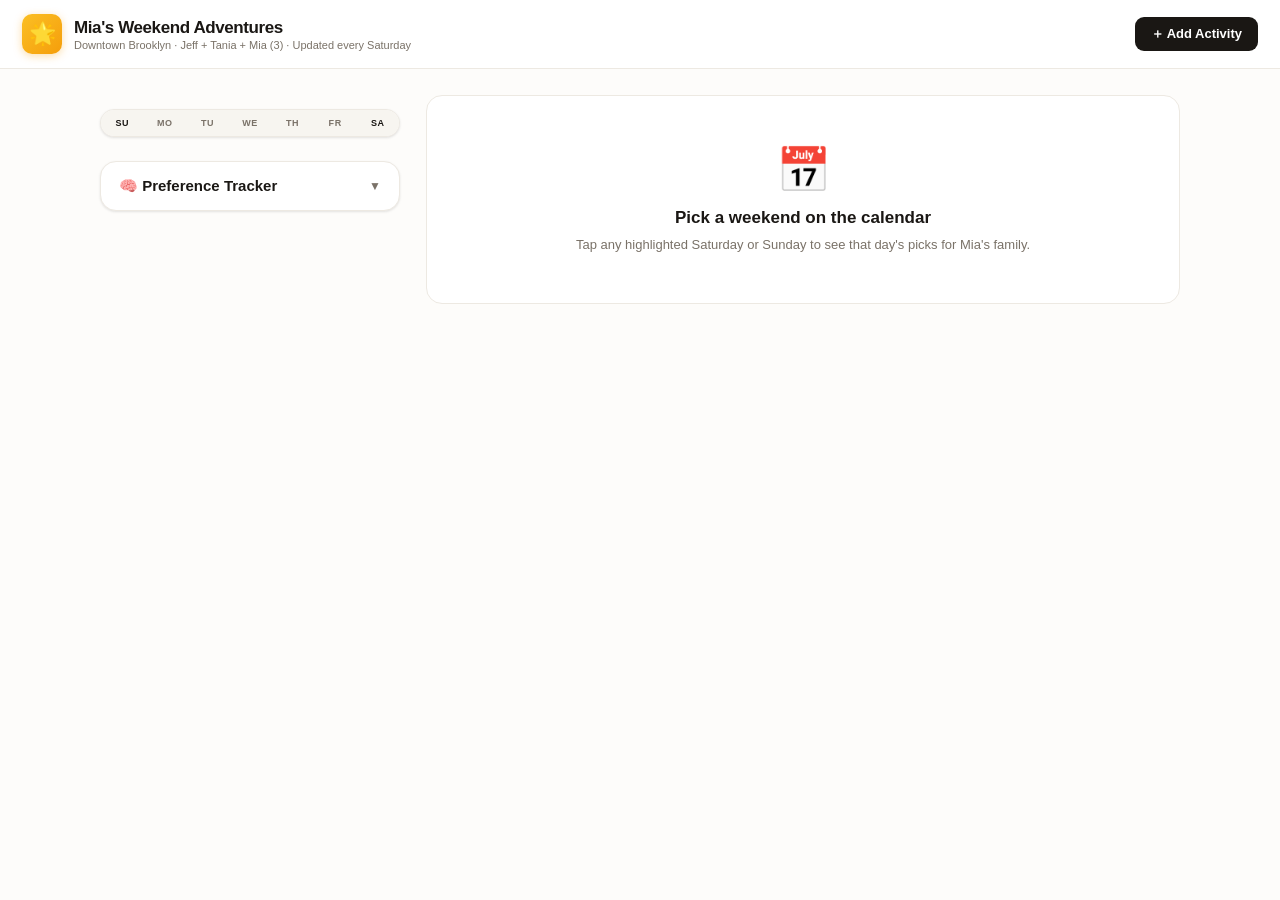
==== index.html @ 7ff80110 "Add Mia weekend adventures site" ====
<!DOCTYPE html>
<script type="application/json" id="cowork-artifact-meta">
{
  "name": "Mia Weekend Adventures",
  "schemaVersion": 1,
  "description": "Family activity planner for Jeff, Tania & Mia (3). Calendar view for July/August 2026 — click any weekend day to see that day's curated picks. Cards have gradient headers, Jeff + Tania voting (👍/👎/⏭️ not this weekend), shared notes field, and a preference learning panel. Updated by weekly Saturday scan."
}
</script>
<html lang="en">
<head>
<meta charset="UTF-8">
<meta name="viewport" content="width=device-width, initial-scale=1.0">
<title>Mia's Weekend Adventures</title>
<style>
:root {
  color-scheme: light;
  --bg: #FDFCFA;
  --surface: #FFFFFF;
  --border: #EDE9E2;
  --border2: #DDD7CE;
  --text: #1A1714;
  --muted: #7A7268;
  --muted2: #A89F95;
  --jeff: #2563EB;
  --jeff-bg: #EFF6FF;
  --tania: #DB2777;
  --tania-bg: #FDF2F8;
  --both: #7C3AED;
  --both-bg: #F5F3FF;
  --green: #16A34A;
  --green-bg: #F0FDF4;
  --red: #DC2626;
  --red-bg: #FEF2F2;
  --skip: #D97706;
  --skip-bg: #FFFBEB;
  --done: #059669;
  --done-bg: #ECFDF5;
  --radius: 16px;
  --sh1: 0 1px 3px rgba(0,0,0,.07),0 1px 2px rgba(0,0,0,.04);
  --sh2: 0 4px 16px rgba(0,0,0,.09),0 2px 4px rgba(0,0,0,.04);
  --sh3: 0 20px 48px rgba(0,0,0,.14),0 8px 16px rgba(0,0,0,.06);
}
*{box-sizing:border-box;margin:0;padding:0}
body{font-family:-apple-system,BlinkMacSystemFont,'Segoe UI',Helvetica,Arial,sans-serif;background:var(--bg);color:var(--text);min-height:100vh}

/* HEADER */
.hdr{background:var(--surface);border-bottom:1px solid var(--border);padding:14px 22px;display:flex;align-items:center;justify-content:space-between;gap:16px;position:sticky;top:0;z-index:300}
.hdr-brand{display:flex;align-items:center;gap:12px}
.hdr-logo{width:40px;height:40px;background:linear-gradient(135deg,#FBBF24,#F59E0B);border-radius:10px;display:flex;align-items:center;justify-content:center;font-size:22px;box-shadow:0 2px 8px rgba(245,158,11,.35);flex-shrink:0}
.hdr-title{font-size:17px;font-weight:800;letter-spacing:-.4px}
.hdr-sub{font-size:11px;color:var(--muted);margin-top:1px}
.hdr-add{background:var(--text);color:#fff;border:none;border-radius:9px;padding:8px 16px;font-size:13px;font-weight:700;cursor:pointer;display:flex;align-items:center;gap:6px;transition:opacity .15s;white-space:nowrap;flex-shrink:0}
.hdr-add:hover{opacity:.85}

/* LAYOUT */
.layout{max-width:1120px;margin:0 auto;padding:26px 20px 60px;display:grid;grid-template-columns:300px 1fr;gap:26px;align-items:start}
@media(max-width:800px){.layout{grid-template-columns:1fr}.cal-section{position:static}}

/* CALENDAR */
.cal-section{position:sticky;top:74px;display:flex;flex-direction:column;gap:14px}
.month-tabs{display:flex;gap:6px}
.mtab{flex:1;padding:8px;border-radius:9px;border:1.5px solid var(--border);background:var(--surface);font-size:13px;font-weight:700;cursor:pointer;color:var(--muted);transition:all .15s;text-align:center}
.mtab.active{background:var(--text);color:#fff;border-color:var(--text)}
.cal-card{background:var(--surface);border-radius:var(--radius);border:1px solid var(--border);box-shadow:var(--sh1);overflow:hidden}
.cal-gh-row{display:grid;grid-template-columns:repeat(7,1fr);background:#F7F5F0}
.cal-gh{font-size:9px;font-weight:800;text-align:center;padding:8px 0;color:var(--muted);text-transform:uppercase;letter-spacing:.06em}
.cal-gh.wk{color:var(--text)}
.cal-body{display:grid;grid-template-columns:repeat(7,1fr);gap:1px;background:var(--border)}
.cal-cell{background:var(--surface);min-height:50px;padding:6px 5px;display:flex;flex-direction:column;gap:2px}
.cal-cell.wknd{background:#FFFEF5;cursor:pointer}
.cal-cell.wknd:hover{background:#FFF8E1}
.cal-cell.sel{background:#FFF3CD;box-shadow:inset 0 0 0 2px #F59E0B}
.cal-cell.done-cell{background:#F0FDF4}
.cal-num{font-size:12px;font-weight:700;color:var(--muted2)}
.cal-cell.wknd .cal-num{color:var(--text)}
.cal-dots{display:flex;flex-wrap:wrap;gap:2px;margin-top:1px}
.cal-dot{width:6px;height:6px;border-radius:50%}
.cal-cnt{font-size:9px;color:var(--muted2);font-weight:600}
.cal-done-check{font-size:10px;margin-top:1px}

/* ACTS SECTION */
.acts-section{display:flex;flex-direction:column;gap:0}
.no-sel{padding:48px 24px;text-align:center;background:var(--surface);border:1px solid var(--border);border-radius:var(--radius)}
.no-sel .ns-e{font-size:44px;display:block;margin-bottom:12px}
.no-sel h3{font-size:17px;font-weight:800;margin-bottom:6px}
.no-sel p{font-size:13px;color:var(--muted);line-height:1.65}
.day-block{margin-bottom:28px}
.day-hdr{display:flex;align-items:baseline;gap:10px;margin-bottom:14px;padding-bottom:10px;border-bottom:2px solid var(--border)}
.day-name{font-size:21px;font-weight:800;letter-spacing:-.5px}
.day-date{font-size:14px;color:var(--muted);font-weight:500}
.day-badge{margin-left:auto;font-size:11px;background:var(--text);color:#fff;padding:2px 9px;border-radius:20px;font-weight:700}
.day-badge.done-badge{background:var(--done)}

/* CARDS GRID */
.cards-grid{display:grid;grid-template-columns:repeat(auto-fill,minmax(275px,1fr));gap:13px}
.show-more-btn{margin-top:10px;padding:8px;border-radius:10px;border:1.5px dashed var(--border2);background:transparent;font-size:12px;font-weight:700;cursor:pointer;color:var(--muted);width:100%;transition:all .15s}
.show-more-btn:hover{background:var(--surface);border-color:var(--muted)}
.empty-day{padding:26px 20px;text-align:center;background:var(--surface);border:1.5px dashed var(--border2);border-radius:var(--radius);color:var(--muted);font-size:13px}

/* CARD */
.card{background:var(--surface);border-radius:var(--radius);border:1px solid var(--border);box-shadow:var(--sh1);overflow:hidden;transition:box-shadow .18s,transform .18s;cursor:pointer;display:flex;flex-direction:column;position:relative}
.card:hover{box-shadow:var(--sh2);transform:translateY(-2px)}
.card.skipped{border-color:#FCD34D;opacity:.9}
.card.went{border-color:var(--done)}
.card-went-banner{background:var(--done-bg);border-bottom:1px solid #A7F3D0;padding:5px 12px;font-size:11px;font-weight:700;color:var(--done);display:flex;align-items:center;gap:5px}
.card-img{height:115px;position:relative;overflow:hidden;display:flex;align-items:center;justify-content:center;flex-shrink:0}
.card-img img{width:100%;height:100%;object-fit:cover;position:absolute;inset:0;z-index:1}
.card-emoji{font-size:44px;position:relative;z-index:2;filter:drop-shadow(0 2px 6px rgba(0,0,0,.18))}
.card-body{padding:13px 13px 8px;flex:1;display:flex;flex-direction:column}
.card-top{display:flex;align-items:flex-start;justify-content:space-between;gap:6px;margin-bottom:5px}
.cat-pill{font-size:10px;font-weight:700;padding:2px 8px;border-radius:20px;white-space:nowrap;flex-shrink:0}
.card-indicators{display:flex;gap:4px;flex-wrap:wrap}
.ind{font-size:10px;padding:1px 5px;border-radius:10px;font-weight:700}
.ind-note{background:#F3F4F6;color:var(--muted)}
.ind-skip{background:var(--skip-bg);color:var(--skip)}
.ind-went{background:var(--done-bg);color:var(--done)}
.card-title{font-size:14px;font-weight:800;line-height:1.3;margin-bottom:4px;letter-spacing:-.2px}
.card-desc{font-size:12px;color:var(--muted);line-height:1.6;margin-bottom:9px;display:-webkit-box;-webkit-line-clamp:2;-webkit-box-orient:vertical;overflow:hidden;flex:1}
.card-meta{display:flex;flex-direction:column;gap:3px;margin-bottom:8px}
.cmeta{font-size:11.5px;color:var(--muted);display:flex;gap:5px;align-items:flex-start}
.cmeta-i{font-size:12px;flex-shrink:0}
.card-tags-row{display:flex;gap:4px;flex-wrap:wrap;margin-bottom:6px}
.tag{font-size:10px;padding:2px 7px;border-radius:20px;font-weight:600}
.tag-free{background:#DCFCE7;color:#166534}
.tag-outdoor{background:#DBEAFE;color:#1E40AF}
.tag-indoor{background:#EDE9FE;color:#5B21B6}
.tag-toddler-friendly{background:#FEF9C3;color:#713F12}
.tag-daytrip{background:#FFEDD5;color:#9A3412}
/* active reaction tags on card */
.rtag-active{font-size:10px;padding:2px 7px;border-radius:20px;font-weight:700;display:inline-flex;align-items:center;gap:2px}
.rtag-jeff{background:var(--jeff-bg);color:var(--jeff)}
.rtag-tania{background:var(--tania-bg);color:var(--tania)}
.rtag-both{background:var(--both-bg);color:var(--both)}

/* CARD VOTES */
.card-votes{border-top:1px solid var(--border);background:#FAFAF8;padding:9px 12px;display:flex;flex-direction:column;gap:7px}
.voter-row{display:flex;align-items:center;gap:4px;flex-wrap:wrap}
.vlbl{font-size:10px;font-weight:800;padding:2px 7px;border-radius:20px;white-space:nowrap;margin-right:2px}
.vlbl-j{background:var(--jeff-bg);color:var(--jeff)}
.vlbl-t{background:var(--tania-bg);color:var(--tania)}
.vbtn{width:28px;height:28px;border-radius:7px;border:1.5px solid var(--border2);background:#fff;cursor:pointer;font-size:13px;display:flex;align-items:center;justify-content:center;transition:all .12s;flex-shrink:0}
.vbtn:hover{border-color:#999;background:var(--bg)}
.vbtn.v-up{background:var(--green-bg);border-color:var(--green)}
.vbtn.v-dn{background:var(--red-bg);border-color:var(--red)}
.vbtn.v-skip{background:var(--skip-bg);border-color:var(--skip)}
.skip-btn{height:26px;padding:0 8px;border-radius:7px;border:1.5px solid var(--border2);background:#fff;cursor:pointer;font-size:10px;font-weight:700;color:var(--muted);transition:all .12s;white-space:nowrap;flex-shrink:0}
.skip-btn:hover{border-color:var(--skip);color:var(--skip)}
.skip-btn.active{background:var(--skip-bg);border-color:var(--skip);color:var(--skip)}
/* reaction tags row */
.rtags-row{display:flex;align-items:center;gap:4px;flex-wrap:wrap;padding-top:2px}
.rt-btn{height:24px;padding:0 7px;border-radius:20px;border:1.5px solid var(--border2);background:#fff;cursor:pointer;font-size:10px;font-weight:700;color:var(--muted);transition:all .12s;white-space:nowrap;display:inline-flex;align-items:center;gap:2px}
.rt-btn:hover{border-color:var(--muted)}
.rt-btn.j-on{background:var(--jeff-bg);border-color:var(--jeff);color:var(--jeff)}
.rt-btn.t-on{background:var(--tania-bg);border-color:var(--tania);color:var(--tania)}
.rt-btn.b-on{background:var(--both-bg);border-color:var(--both);color:var(--both)}
/* bottom row */
.card-btm{display:flex;align-items:center;gap:8px;padding-top:6px;border-top:1px solid var(--border);margin-top:2px}
.did-it-btn{height:28px;padding:0 10px;border-radius:8px;border:1.5px solid var(--border2);background:#fff;cursor:pointer;font-size:11px;font-weight:700;color:var(--muted);transition:all .15s;white-space:nowrap;display:flex;align-items:center;gap:4px}
.did-it-btn:hover{border-color:var(--done);color:var(--done)}
.did-it-btn.went{background:var(--done-bg);border-color:var(--done);color:var(--done)}
.src-lnk{margin-left:auto;font-size:10px;color:var(--muted2);text-decoration:none;border-bottom:1px dotted var(--muted2);white-space:nowrap}
.src-lnk:hover{color:var(--text)}

/* DETAIL SHEET */
.sheet-bg{position:fixed;inset:0;background:rgba(0,0,0,.42);z-index:500;display:none;align-items:flex-end;justify-content:center}
.sheet-bg.open{display:flex}
.sheet{background:var(--surface);border-radius:22px 22px 0 0;width:100%;max-width:640px;max-height:90vh;overflow-y:auto;box-shadow:var(--sh3)}
.sheet-drag-w{padding:14px;display:flex;justify-content:center}
.sheet-drag{width:36px;height:4px;background:var(--border2);border-radius:4px}
.sheet-hero{height:160px;position:relative;display:flex;align-items:center;justify-content:center;overflow:hidden}
.sheet-hero img{position:absolute;inset:0;width:100%;height:100%;object-fit:cover}
.sheet-hero-e{font-size:60px;position:relative;z-index:2;filter:drop-shadow(0 3px 8px rgba(0,0,0,.2))}
.sheet-bd{padding:20px 22px 0}
.sh-cat{font-size:11px;font-weight:700;padding:3px 10px;border-radius:20px;display:inline-block;margin-bottom:8px}
.sh-title{font-size:21px;font-weight:800;letter-spacing:-.5px;line-height:1.25;margin-bottom:8px}
.sh-desc{font-size:14px;color:var(--muted);line-height:1.65;margin-bottom:18px}
.sh-details{display:flex;flex-direction:column;gap:10px;margin-bottom:20px}
.sh-dr{display:flex;align-items:flex-start;gap:12px}
.sh-di{font-size:18px;width:28px;text-align:center;flex-shrink:0}
.sh-dl{font-size:10px;font-weight:700;color:var(--muted);text-transform:uppercase;letter-spacing:.06em;margin-bottom:2px}
.sh-dv{font-size:14px;line-height:1.4}
.sh-dv a{color:var(--jeff)}
/* Sheet sections */
.sh-sec{background:var(--bg);border-radius:14px;padding:15px;margin-bottom:12px}
.sh-sec-t{font-size:10px;font-weight:800;color:var(--muted);text-transform:uppercase;letter-spacing:.07em;margin-bottom:12px}
/* Sheet voter rows */
.sh-vr{display:flex;align-items:flex-start;gap:8px;margin-bottom:12px;flex-wrap:wrap}
.sh-vr:last-child{margin-bottom:0}
.sh-vname{font-size:14px;font-weight:800;width:54px;flex-shrink:0;padding-top:5px}
.sh-vbtns{display:flex;flex-direction:column;gap:6px;flex:1}
.sh-main-btns{display:flex;gap:6px;flex-wrap:wrap}
.sh-mbtn{padding:7px 14px;border-radius:9px;border:1.5px solid var(--border2);background:var(--surface);font-size:14px;cursor:pointer;transition:all .12s;font-weight:700;white-space:nowrap}
.sh-mbtn:hover{border-color:#999}
.sh-mbtn.up-a{background:var(--green-bg);border-color:var(--green)}
.sh-mbtn.dn-a{background:var(--red-bg);border-color:var(--red)}
.sh-mbtn.sk-a{background:var(--skip-bg);border-color:var(--skip)}
/* tag palette */
.tag-palette{display:flex;flex-wrap:wrap;gap:5px;margin-top:6px}
.tp-btn{padding:5px 10px;border-radius:20px;border:1.5px solid var(--border2);background:var(--surface);cursor:pointer;font-size:12px;font-weight:700;transition:all .12px;display:flex;align-items:center;gap:4px;white-space:nowrap}
.tp-btn:hover{border-color:var(--muted)}
.tp-btn.j-on{background:var(--jeff-bg);border-color:var(--jeff);color:var(--jeff)}
.tp-btn.t-on{background:var(--tania-bg);border-color:var(--tania);color:var(--tania)}
.tp-btn.b-on{background:var(--both-bg);border-color:var(--both);color:var(--both)}
/* Did it section */
.sh-did-row{display:flex;align-items:center;gap:10px;flex-wrap:wrap}
.sh-did-btn{padding:9px 18px;border-radius:10px;border:2px solid var(--border2);background:var(--surface);cursor:pointer;font-size:14px;font-weight:800;transition:all .15s;display:flex;align-items:center;gap:7px}
.sh-did-btn:hover{border-color:var(--done);color:var(--done)}
.sh-did-btn.went{background:var(--done-bg);border-color:var(--done);color:var(--done)}
.sh-did-note{font-size:12px;color:var(--muted);line-height:1.5;flex:1}
/* Notes */
.notes-ta{width:100%;padding:10px 13px;border:1.5px solid var(--border2);border-radius:10px;font-size:13.5px;font-family:inherit;resize:vertical;min-height:80px;background:var(--surface);line-height:1.55}
.notes-ta:focus{outline:none;border-color:var(--text)}
.notes-ft{display:flex;align-items:center;gap:10px;margin-top:8px}
.notes-save{padding:7px 18px;border-radius:8px;border:none;background:var(--text);color:#fff;font-size:13px;font-weight:700;cursor:pointer}
.notes-hint{font-size:11px;color:var(--muted)}

/* PREFERENCES */
.prefs-card{background:var(--surface);border-radius:var(--radius);border:1px solid var(--border);box-shadow:var(--sh1);overflow:hidden;margin-top:10px}
.prefs-hdr{padding:15px 18px;cursor:pointer;display:flex;align-items:center;justify-content:space-between;user-select:none}
.prefs-hdr h2{font-size:15px;font-weight:800;display:flex;align-items:center;gap:8px}
.prefs-chev{font-size:12px;color:var(--muted);transition:transform .2s}
.prefs-chev.open{transform:rotate(180deg)}
.prefs-body{padding:0 18px 18px;display:none}
.prefs-body.open{display:block}
.prefs-grid{display:grid;grid-template-columns:1fr 1fr;gap:16px;margin-bottom:16px}
@media(max-width:500px){.prefs-grid{grid-template-columns:1fr}}
.pc h3{font-size:10px;font-weight:800;color:var(--muted);text-transform:uppercase;letter-spacing:.07em;margin-bottom:8px}
.pi{display:flex;align-items:flex-start;gap:7px;padding:6px 8px;background:var(--bg);border-radius:8px;margin-bottom:5px;font-size:13px}
.pi-i{font-size:15px;flex-shrink:0}
.prefs-empty{font-size:13px;color:var(--muted);font-style:italic}
.prefs-tags-section{margin-bottom:14px}
.prefs-tags-section h3{font-size:10px;font-weight:800;color:var(--muted);text-transform:uppercase;letter-spacing:.07em;margin-bottom:8px}
.pt-row{display:flex;gap:6px;flex-wrap:wrap}
.pt-chip{font-size:11px;padding:3px 9px;border-radius:20px;font-weight:700}
.pt-chip-j{background:var(--jeff-bg);color:var(--jeff)}
.pt-chip-t{background:var(--tania-bg);color:var(--tania)}
.pt-chip-b{background:var(--both-bg);color:var(--both)}
.prefs-insight{padding:12px 16px;background:#FFFBEB;border:1px solid #FDE68A;border-radius:10px;font-size:12.5px;color:#92400E;line-height:1.6}

/* ADD MODAL */
.modal-bg{position:fixed;inset:0;background:rgba(0,0,0,.45);z-index:600;display:none;align-items:center;justify-content:center;padding:20px}
.modal-bg.open{display:flex}
.modal{background:var(--surface);border-radius:18px;padding:26px;width:100%;max-width:500px;max-height:92vh;overflow-y:auto;box-shadow:var(--sh3)}
.modal h2{font-size:18px;font-weight:800;margin-bottom:18px}
.fg{margin-bottom:12px}
.fg label{font-size:11px;font-weight:700;color:var(--muted);text-transform:uppercase;letter-spacing:.05em;display:block;margin-bottom:5px}
.fg input,.fg textarea,.fg select{width:100%;padding:9px 12px;border:1.5px solid var(--border2);border-radius:9px;font-size:14px;font-family:inherit;background:var(--bg)}
.fg input:focus,.fg textarea:focus,.fg select:focus{outline:none;border-color:var(--text)}
.fg textarea{min-height:70px;resize:vertical}
.fg-row{display:grid;grid-template-columns:1fr 1fr;gap:10px}
.chk-row{display:flex;gap:12px;flex-wrap:wrap;margin-top:4px}
.chk-row label{font-size:13px;display:flex;align-items:center;gap:5px;font-weight:normal;color:var(--text);text-transform:none;letter-spacing:0}
.m-btns{display:flex;gap:10px;justify-content:flex-end;margin-top:20px}
.btn-sec{padding:9px 18px;border-radius:9px;border:1.5px solid var(--border2);background:var(--surface);font-size:14px;cursor:pointer;font-weight:700}
.btn-pri{padding:9px 20px;border-radius:9px;border:none;background:var(--text);color:#fff;font-size:14px;font-weight:700;cursor:pointer}

/* TOAST */
.toast{position:fixed;bottom:28px;right:28px;background:var(--text);color:#fff;padding:10px 18px;border-radius:12px;font-size:13px;font-weight:700;z-index:700;opacity:0;transition:opacity .25s;pointer-events:none;box-shadow:var(--sh2)}
.toast.show{opacity:1}
</style>
</head>
<body>

<div class="hdr">
  <div class="hdr-brand">
    <div class="hdr-logo">🌟</div>
    <div>
      <div class="hdr-title">Mia's Weekend Adventures</div>
      <div class="hdr-sub">Downtown Brooklyn · Jeff + Tania + Mia (3) · Updated every Saturday</div>
    </div>
  </div>
  <button class="hdr-add" onclick="openModal()">＋ Add Activity</button>
</div>

<div class="layout">
  <div class="cal-section">
    <div class="month-tabs" id="monthTabs"></div>
    <div class="cal-card">
      <div class="cal-gh-row">
        <div class="cal-gh wk">Su</div><div class="cal-gh">Mo</div><div class="cal-gh">Tu</div>
        <div class="cal-gh">We</div><div class="cal-gh">Th</div><div class="cal-gh">Fr</div>
        <div class="cal-gh wk">Sa</div>
      </div>
      <div class="cal-body" id="calBody"></div>
    </div>
    <div class="prefs-card">
      <div class="prefs-hdr" onclick="togglePrefs()">
        <h2>🧠 Preference Tracker</h2>
        <span class="prefs-chev" id="prefsChev">▼</span>
      </div>
      <div class="prefs-body" id="prefsBody"></div>
    </div>
  </div>

  <div class="acts-section" id="actsSection">
    <div class="no-sel">
      <span class="ns-e">📅</span>
      <h3>Pick a weekend on the calendar</h3>
      <p>Tap any highlighted Saturday or Sunday to see that day's picks for Mia's family.</p>
    </div>
  </div>
</div>

<div class="sheet-bg" id="sheetBg" onclick="bgClose(event)">
  <div class="sheet"><div class="sheet-drag-w"><div class="sheet-drag"></div></div><div id="sheetContent"></div></div>
</div>

<div class="modal-bg" id="modalBg">
  <div class="modal">
    <h2>➕ Add an Activity</h2>
    <div class="fg"><label>Title</label><input id="mTitle" placeholder="Activity name"></div>
    <div class="fg"><label>Description</label><textarea id="mDesc" placeholder="Brief description..."></textarea></div>
    <div class="fg-row">
      <div class="fg"><label>Date</label><input id="mDate" type="date"></div>
      <div class="fg"><label>Category</label><select id="mCat"><option value="sports">⚽ Sports</option><option value="nature">🌿 Nature</option><option value="arts">🎭 Arts</option><option value="music">🎵 Music</option><option value="farm">🌾 Farm</option><option value="water">🏊 Water</option><option value="beach">🏖️ Beach</option><option value="food">🍜 Food</option><option value="museum">🏛️ Museum</option><option value="special">🌟 Special</option></select></div>
    </div>
    <div class="fg"><label>Timing</label><input id="mTiming" placeholder="e.g. 11am–6pm"></div>
    <div class="fg"><label>Location</label><input id="mLoc" placeholder="e.g. Coney Island, Brooklyn"></div>
    <div class="fg"><label>Distance from Downtown BK</label><input id="mDist" placeholder="e.g. 30 min"></div>
    <div class="fg"><label>Source URL (optional)</label><input id="mUrl" placeholder="https://..."></div>
    <div class="fg"><label>Tags</label>
      <div class="chk-row">
        <label><input type="checkbox" id="tFree"> Free</label>
        <label><input type="checkbox" id="tOut"> Outdoor</label>
        <label><input type="checkbox" id="tIn"> Indoor</label>
        <label><input type="checkbox" id="tTod"> Toddler-friendly</label>
        <label><input type="checkbox" id="tDay"> Day trip</label>
      </div>
    </div>
    <div class="m-btns"><button class="btn-sec" onclick="closeModal()">Cancel</button><button class="btn-pri" onclick="saveActivity()">Add</button></div>
  </div>
</div>

<div class="toast" id="toast"></div>

<script>
// ── CATEGORY CONFIG ──────────────────────────────────────────────────────────
const CAT={
  sports: {e:'⚽',g:'linear-gradient(135deg,#60A5FA,#2563EB)',p:'#DBEAFE',pt:'#1E40AF',d:'#3B82F6',n:'Sports'},
  nature: {e:'🌿',g:'linear-gradient(135deg,#4ADE80,#16A34A)',p:'#DCFCE7',pt:'#166534',d:'#22C55E',n:'Nature'},
  arts:   {e:'🎭',g:'linear-gradient(135deg,#C084FC,#9333EA)',p:'#F3E8FF',pt:'#6B21A8',d:'#A855F7',n:'Arts'},
  music:  {e:'🎵',g:'linear-gradient(135deg,#FCD34D,#D97706)',p:'#FEF9C3',pt:'#713F12',d:'#F59E0B',n:'Music'},
  farm:   {e:'🌾',g:'linear-gradient(135deg,#F87171,#DC2626)',p:'#FEE2E2',pt:'#991B1B',d:'#EF4444',n:'Farm'},
  water:  {e:'🏊',g:'linear-gradient(135deg,#38BDF8,#0284C7)',p:'#E0F2FE',pt:'#075985',d:'#0EA5E9',n:'Water'},
  beach:  {e:'🏖️',g:'linear-gradient(135deg,#FB923C,#F97316)',p:'#FFEDD5',pt:'#9A3412',d:'#F97316',n:'Beach'},
  food:   {e:'🍜',g:'linear-gradient(135deg,#F9A8D4,#EC4899)',p:'#FDF2F8',pt:'#9D174D',d:'#EC4899',n:'Food'},
  museum: {e:'🏛️',g:'linear-gradient(135deg,#A78BFA,#7C3AED)',p:'#F5F3FF',pt:'#5B21B6',d:'#7C3AED',n:'Museum'},
  special:{e:'🌟',g:'linear-gradient(135deg,#FCD34D,#F59E0B)',p:'#FEF9C3',pt:'#92400E',d:'#F59E0B',n:'Special'},
};
function c(k){return CAT[k]||CAT.special}

// ── REACTION TAGS ────────────────────────────────────────────────────────────
const RTAGS=[
  {k:'excited',  e:'🤩',l:"Can't wait!"},
  {k:'mia-fave', e:'💕',l:"Mia'll love"},
  {k:'too-far',  e:'🗺️',l:'Too far'},
  {k:'pricey',   e:'💸',l:'Too pricey'},
  {k:'timing',   e:'⏰',l:'Bad timing'},
  {k:'book-ahead',e:'📋',l:'Book ahead'},
  {k:'rainy',    e:'☔',l:'Rainy day'},
  {k:'next-year',e:'📌',l:'Next year'},
];

// ── CALENDAR CONFIG ──────────────────────────────────────────────────────────
const MONTHS=[
  {name:'July 2026',short:'July',year:2026,month:6},
  {name:'August 2026',short:'Aug',year:2026,month:7},
];
const WKND_DATES=[
  '2026-07-04','2026-07-05',
  '2026-07-11','2026-07-12',
  '2026-07-18','2026-07-19',
  '2026-07-25','2026-07-26',
  '2026-08-01','2026-08-02',
  '2026-08-08','2026-08-09',
];
const PAIR={
  '2026-07-04':'2026-07-05','2026-07-05':'2026-07-04',
  '2026-07-11':'2026-07-12','2026-07-12':'2026-07-11',
  '2026-07-18':'2026-07-19','2026-07-19':'2026-07-18',
  '2026-07-25':'2026-07-26','2026-07-26':'2026-07-25',
  '2026-08-01':'2026-08-02','2026-08-02':'2026-08-01',
  '2026-08-08':'2026-08-09','2026-08-09':'2026-08-08',
};

// ── ACTIVITIES ───────────────────────────────────────────────────────────────
let ACTIVITIES=[
  // ── JUL 4 SAT ──────────────────────────────────────────────────────────
  {id:'a039',title:'4th of July Fireworks — Brooklyn Heights Promenade',desc:'The best spot for Macy\'s fireworks over the East River — incredible views without Manhattan crowds. Set up a picnic spot at Pier 1 by 6pm.',timing:'Sat Jul 4 | Fireworks ~9:25pm',location:'Brooklyn Heights Promenade / BB Park Pier 1',distance:'15 min',source:'NYC Parks',sourceUrl:'https://www.nycgovparks.org/',imageUrl:'',day:'2026-07-04',category:'special',tags:['free','outdoor','toddler-friendly']},
  {id:'a040',title:'Governors Island — July 4th',desc:'Car-free island for a July 4th afternoon. The Yard adventure playground, food vendors, art, and stunning harbor views. Free ferry from Pier 6.',timing:'Sat Jul 4 | Opens 7am',location:'Governors Island — ferry from Pier 6 or Red Hook',distance:'20 min',source:'Governors Island',sourceUrl:'https://www.govisland.com/',imageUrl:'',day:'2026-07-04',category:'nature',tags:['free','outdoor','toddler-friendly']},
  {id:'a041',title:'July 4th at Prospect Park',desc:'All-day family festivities with outdoor concerts, lawn games, and classic holiday BBQ energy. Low-key and perfect for toddlers — bring a blanket and snacks.',timing:'Sat Jul 4 | All day',location:'Prospect Park, Brooklyn',distance:'20 min',source:'Prospect Park Alliance',sourceUrl:'https://www.prospectpark.org/',imageUrl:'',day:'2026-07-04',category:'special',tags:['free','outdoor','toddler-friendly']},
  {id:'a042',title:'World Cup Fan Zone — Semifinals!',desc:'World Cup Semifinals — the tournament\'s biggest non-final games. Massive crowd energy at the Fan Zone.',timing:'Jul 4 | Match times vary',location:'Brooklyn Bridge Park, Roebling Plaza',distance:'10 min',source:'Brooklyn Bridge Parents',sourceUrl:'https://brooklynbridgeparents.com/',imageUrl:'',day:'2026-07-04',category:'sports',tags:['free','outdoor','toddler-friendly']},
  {id:'a043',title:'Smorgasburg Williamsburg',desc:'Holiday edition food market. A festive Independence Day morning ritual before the afternoon celebrations.',timing:'Sat Jul 4 | 11am–6pm',location:'Marsha P. Johnson State Park, Williamsburg',distance:'20 min',source:'Smorgasburg',sourceUrl:'https://www.smorgasburg.com/',imageUrl:'',day:'2026-07-04',category:'food',tags:['outdoor','toddler-friendly']},
  // ── JUL 5 SUN ──────────────────────────────────────────────────────────
  {id:'a044',title:'Coney Island — Luna Park, Beach & NY Aquarium',desc:'The ultimate NYC summer day trip. Ride the Wonder Wheel and kiddie rides at Luna Park, walk the beach and boardwalk, get a hot dog from Nathan\'s. The NY Aquarium\'s PlayQuarium and shark tank are huge with toddlers.',timing:'Sun Jul 5 | All day (check hours)',location:'Coney Island, Brooklyn',distance:'~40 min by subway',source:'Mommy Poppins',sourceUrl:'https://mommypoppins.com/kids/coney-island-with-kids-a-brand-new-roller-coaster-the-mermaid-parade-other-family-fun',imageUrl:'',day:'2026-07-05',category:'beach',tags:['outdoor','toddler-friendly']},
  {id:'a045',title:'NYC Public Pools — Cool Off After July 4th',desc:'Post-fireworks recovery day at the pool. Great for toddlers in the July heat.',timing:'Sun Jul 5 | Opens 11am',location:'Red Hook Pool, Brooklyn',distance:'20 min',source:'NYC Parks',sourceUrl:'https://www.nycgovparks.org/',imageUrl:'',day:'2026-07-05',category:'water',tags:['free','outdoor','toddler-friendly']},
  {id:'a046',title:'SummerStage at Central Park',desc:'Free outdoor concerts at Central Park\'s Rumsey Playfield. World-class acts, iconic NYC setting. Check the July 5th lineup.',timing:'Sun Jul 5 | Times vary',location:'Central Park SummerStage, Manhattan',distance:'~45 min',source:'City Parks Foundation',sourceUrl:'https://www.cityparksfoundation.org/summerstage/',imageUrl:'',day:'2026-07-05',category:'music',tags:['free','outdoor','toddler-friendly']},
  {id:'a047',title:'Brooklyn Museum — Free Family Visit',desc:'General admission is free for visitors under 19. The Brooklyn Museum is one of the great art museums in the US — exhibits constantly change. Sundays have extra family programming.',timing:'Sun Jul 5 | 11am–6pm',location:'Brooklyn Museum, Eastern Pkwy',distance:'20 min',source:'Brooklyn Museum',sourceUrl:'https://www.brooklynmuseum.org/visitors/families-kids',imageUrl:'',day:'2026-07-05',category:'museum',tags:['indoor','toddler-friendly']},
  {id:'a048',title:'Smorgasburg Prospect Park',desc:'Sunday food market in the park — festive July 4th weekend energy. Grab food, find a patch of grass, relax.',timing:'Sun Jul 5 | 11am–6pm',location:'Breeze Hill, Prospect Park',distance:'20 min',source:'Smorgasburg',sourceUrl:'https://www.smorgasburg.com/',imageUrl:'',day:'2026-07-05',category:'food',tags:['outdoor','toddler-friendly']},
  {id:'a049',title:'World Cup Fan Zone — Final Build-Up',desc:'Second-to-last week as the World Cup heads toward the Final. Big energy, big games.',timing:'Jul 5 | Match times vary',location:'Brooklyn Bridge Park, Roebling Plaza',distance:'10 min',source:'Brooklyn Bridge Parents',sourceUrl:'https://brooklynbridgeparents.com/',imageUrl:'',day:'2026-07-05',category:'sports',tags:['free','outdoor']},
  // ── JUL 11 SAT ─────────────────────────────────────────────────────────
  {id:'a050',title:'BBG Summer First Discoveries',desc:'Summer drop-in program for early learners (up to age 4) on select weekdays at the Brooklyn Botanic Garden. Explore meadow, woodland, and marsh habitats through hands-on play. Note: main sessions are Wed & Fri; check bbg.org for weekend availability.',timing:'Wed & Fri Jul 8–Aug 14 | 10:30am–12:30pm (check for weekend sessions)',location:'Brooklyn Botanic Garden',distance:'20 min',source:'Brooklyn Botanic Garden',sourceUrl:'https://www.bbg.org/learn/kids_and_families',imageUrl:'',day:'2026-07-11',category:'nature',tags:['outdoor','toddler-friendly']},
  {id:'a051',title:'Smorgasburg Williamsburg',desc:'74 vendors, 22 new this year — the Saturday food market ritual. Great for trying new cuisines with Mia.',timing:'Sat Jul 11 | 11am–6pm',location:'Marsha P. Johnson State Park, Williamsburg',distance:'20 min',source:'Smorgasburg',sourceUrl:'https://www.smorgasburg.com/',imageUrl:'',day:'2026-07-11',category:'food',tags:['outdoor','toddler-friendly']},
  {id:'a052',title:'Rockaway Beach with Splash Pad',desc:'Mid-July peak beach day. The 30th Street splash pad is perfect for Mia — water guns, sprinklers, sensory-safe features. Boardwalk snacks, real ocean waves.',timing:'Sat Jul 11 | All day',location:'Rockaway Beach, Queens (30th St)',distance:'~45 min',source:'Mommy Poppins',sourceUrl:'https://mommypoppins.com/best-things-to-do-rockaway-beach-kids-itinerary',imageUrl:'',day:'2026-07-11',category:'beach',tags:['free','outdoor','toddler-friendly']},
  {id:'a053',title:'Blueberry Picking at Fishkill Farms',desc:'Peak blueberry season in the Hudson Valley. Organic pick-your-own — combine with a farm lunch and river swim on the way back.',timing:'Sat Jul 11 | Opens 9am',location:'Fishkill Farms, Dutchess County, NY',distance:'~90 min',source:'Mommy Poppins',sourceUrl:'https://mommypoppins.com/',imageUrl:'',day:'2026-07-11',category:'farm',tags:['outdoor','daytrip','toddler-friendly']},
  {id:'a054',title:'BRIC Celebrate Brooklyn! — Community Joy Day',desc:'BRIC brings Community Joy Day to the Bandshell with Saint James Joy, Pahua, and Puppetmobile. The Puppetmobile is especially great for toddlers — giant puppets, music, and spectacle.',timing:'Sat Jul 11 | Check bricartsmedia.org for time',location:'Prospect Park Lena Horne Bandshell, Brooklyn',distance:'20 min',source:'BRIC Celebrate Brooklyn',sourceUrl:'https://bricartsmedia.org/celebrate-brooklyn/',imageUrl:'',day:'2026-07-11',category:'music',tags:['free','outdoor','toddler-friendly']},
  {id:'a055',title:'Governors Island',desc:'The Yard adventure playground + food vendors + art + harbor views. Every 3rd Saturday has special arts programming.',timing:'Sat Jul 11 | Opens 7am',location:'Governors Island — ferry from Pier 6 or Red Hook',distance:'20 min',source:'Governors Island',sourceUrl:'https://www.govisland.com/',imageUrl:'',day:'2026-07-11',category:'nature',tags:['free','outdoor','toddler-friendly']},
  // ── JUL 12 SUN ─────────────────────────────────────────────────────────
  {id:'a056',title:'BBG — Brooklyn Botanic Garden Visit',desc:'A summer Sunday at the Brooklyn Botanic Garden — the Discovery Garden lets Mia dig, plant, and explore sensory stations. Beautiful in July.',timing:'Sun Jul 12 | Opens 10am',location:'Brooklyn Botanic Garden',distance:'20 min',source:'Brooklyn Botanic Garden',sourceUrl:'https://www.bbg.org/learn/kids_and_families',imageUrl:'',day:'2026-07-12',category:'nature',tags:['outdoor','toddler-friendly']},
  {id:'a057',title:'Summer at the Terminal: Latin Flavors & Culture',desc:'Waterfront celebration of Latin culture at Brooklyn Army Terminal — live music, dance performances, amazing food, and family-friendly programming. Free event in Sunset Park.',timing:'Sun Jul 12 | 1–7pm',location:'Brooklyn Army Terminal, Sunset Park',distance:'25 min',source:'Brooklyn Bridge Parents',sourceUrl:'https://brooklynbridgeparents.com/',imageUrl:'',day:'2026-07-12',category:'music',tags:['free','outdoor','toddler-friendly']},
  {id:'a058',title:'AMNH — Discovery Room & DinoTerrace',desc:'American Museum of Natural History — the Discovery Room lets toddlers touch, play, and sort through exhibits. The outdoor DinoTerrace is open summer weekends.',timing:'Sun Jul 12 | 10am–5:30pm',location:'American Museum of Natural History, Upper West Side',distance:'~45 min',source:'Mommy Poppins',sourceUrl:'https://www.amnh.org/learn-teach/children-and-families',imageUrl:'',day:'2026-07-12',category:'museum',tags:['indoor','toddler-friendly']},
  {id:'a059',title:'Smorgasburg Prospect Park',desc:'Sunday food market in the park. Great with the Latin culture event at Brooklyn Army Terminal — do one before the other.',timing:'Sun Jul 12 | 11am–6pm',location:'Breeze Hill, Prospect Park',distance:'20 min',source:'Smorgasburg',sourceUrl:'https://www.smorgasburg.com/',imageUrl:'',day:'2026-07-12',category:'food',tags:['outdoor','toddler-friendly']},
  {id:'a060',title:'NYC Public Pools',desc:'Beat the July heat. Toddler sections at Red Hook or Sunset Park pools.',timing:'Sun Jul 12 | Opens 11am',location:'Brooklyn neighborhood pools',distance:'15–25 min',source:'NYC Parks',sourceUrl:'https://www.nycgovparks.org/',imageUrl:'',day:'2026-07-12',category:'water',tags:['free','outdoor','toddler-friendly']},
  {id:'a061',title:'Coney Island — Beach Day',desc:'Hit the Coney Island beach, boardwalk, Nathan\'s hot dogs, and the Wonder Wheel. A classic NYC summer Sunday that Mia will remember.',timing:'Sun Jul 12 | All day',location:'Coney Island, Brooklyn',distance:'~40 min',source:'Mommy Poppins',sourceUrl:'https://mommypoppins.com/kids/coney-island-with-kids-a-brand-new-roller-coaster-the-mermaid-parade-other-family-fun',imageUrl:'',day:'2026-07-12',category:'beach',tags:['outdoor','toddler-friendly']},
  // ── JUL 18 SAT ─────────────────────────────────────────────────────────
  {id:'a062',title:'Brooklyn Botanic Garden — Summer Visit',desc:'A beautiful summer Saturday morning at the BBG. The Children\'s Discovery Garden has hands-on seasonal nature activities. Summer blooms make the garden gorgeous.',timing:'Sat Jul 18 | Opens 10am',location:'Brooklyn Botanic Garden',distance:'20 min',source:'Brooklyn Botanic Garden',sourceUrl:'https://www.bbg.org/learn/kids_and_families',imageUrl:'',day:'2026-07-18',category:'nature',tags:['outdoor','toddler-friendly']},
  {id:'a063',title:'Gotham FC vs Seattle Reign FC',desc:'Watch the reigning NWSL champions at home — Sports Illustrated Stadium in Jersey City is a manageable, fun venue with great sightlines. Noon kickoff means no late night. Amazing women\'s soccer in an electric atmosphere.',timing:'Sat Jul 18 | 12:00pm ET',location:'Sports Illustrated Stadium, Jersey City, NJ',distance:'~35 min',source:'Gotham FC',sourceUrl:'https://www.gothamfc.com/schedule',imageUrl:'',day:'2026-07-18',category:'sports',tags:['outdoor','toddler-friendly']},
  {id:'a064',title:'Rockaway Beach with Splash Pad',desc:'Peak mid-July beach day. The 30th Street splash pad is Mia\'s dream — water guns, circular pipes, sensory-safe features. Finish with boardwalk food.',timing:'Sat Jul 18 | All day',location:'Rockaway Beach, Queens (30th St)',distance:'~45 min',source:'Mommy Poppins',sourceUrl:'https://mommypoppins.com/best-things-to-do-rockaway-beach-kids-itinerary',imageUrl:'',day:'2026-07-18',category:'beach',tags:['free','outdoor','toddler-friendly']},
  {id:'a065',title:'Governors Island',desc:'Car-free summer island with The Yard playground, food vendors, and art. Every 3rd Saturday is special arts day.',timing:'Sat Jul 18 | Opens 7am',location:'Governors Island — ferry from Pier 6 or Red Hook',distance:'20 min',source:'Governors Island',sourceUrl:'https://www.govisland.com/',imageUrl:'',day:'2026-07-18',category:'nature',tags:['free','outdoor','toddler-friendly']},
  {id:'a066',title:'Blueberry Picking at Fishkill Farms',desc:'Peak mid-July blueberry season. The farm is stunning — combine with a swim at a swimming hole on the drive back.',timing:'Sat Jul 18 | Opens 9am',location:'Fishkill Farms, Dutchess County, NY',distance:'~90 min',source:'Mommy Poppins',sourceUrl:'https://mommypoppins.com/',imageUrl:'',day:'2026-07-18',category:'farm',tags:['outdoor','daytrip','toddler-friendly']},
  {id:'a067',title:'BRIC Celebrate Brooklyn! — Royel Otis',desc:'Ticketed benefit show featuring rising Australian indie pop duo Royel Otis — a more grown-up night out if you can get a sitter, or a fun early evening with Mia on the lawn before the show.',timing:'Sat Jul 18 | Evening (check bricartsmedia.org)',location:'Prospect Park Lena Horne Bandshell, Brooklyn',distance:'20 min',source:'BRIC Celebrate Brooklyn',sourceUrl:'https://bricartsmedia.org/celebrate-brooklyn/',imageUrl:'',day:'2026-07-18',category:'music',tags:['outdoor']},
  // ── JUL 19 SUN ─────────────────────────────────────────────────────────
  {id:'a068',title:'Brooklyn Botanic Garden — Sunday Visit',desc:'A relaxed Sunday morning at the BBG. The Discovery Garden is perfect for Mia — sensory play, digging, water features.',timing:'Sun Jul 19 | Opens 10am',location:'Brooklyn Botanic Garden',distance:'20 min',source:'Brooklyn Botanic Garden',sourceUrl:'https://www.bbg.org/learn/kids_and_families',imageUrl:'',day:'2026-07-19',category:'nature',tags:['outdoor','toddler-friendly']},
  {id:'a069',title:'World Cup Fan Zone — FINAL DAY!',desc:'Last day of the Fan Zone and very possibly the World Cup Final itself. Epic send-off to the summer\'s biggest sporting spectacle. Bring Mia for the energy!'ltiming:'Sun Jul 19 | Match times vary',location:'Brooklyn Bridge Park, Roebling Plaza',distance:'10 min',source:'Brooklyn Bridge Parents',sourceUrl:'https://brooklynbridgeparents.com/',imageUrl:'',day:'2026-07-19',category:'sports',tags:['free','outdoor','toddler-friendly']},
  {id:'a070',title:'Catch-and-Release Fishing at Pier 5',desc:'Maritime Youth Alliance brings all the gear to Pier 5. Toddlers love watching the water, the fish, and helping hold the rod. Free.',timing:'Sun Jul 19 | Morning (check brooklynbridgepark.org)',location:'Brooklyn Bridge Park, Pier 5',distance:'10 min',source:'Brooklyn Bridge Park',sourceUrl:'https://brooklynbridgepark.org/',imageUrl:'',day:'2026-07-19',category:'nature',tags:['free','outdoor','toddler-friendly']},
  {id:'a071',title:'Staten Island Ferry + St. George Promenade',desc:'Completely free. The 25-minute ferry across New York Harbor has some of the best views of Lower Manhattan and the Statue of Liberty. Toddlers love the boat. Walk the St. George promenade on arrival, grab a snack, ferry back.',timing:'Sun Jul 19 | Ferry runs 24/7',location:'Whitehall Terminal, Manhattan → St. George, Staten Island',distance:'20 min to terminal',source:'NYC Ferry',sourceUrl:'https://www.nycferry.com/',imageUrl:'',day:'2026-07-19',category:'special',tags:['free','outdoor','toddler-friendly']},
  {id:'a072',title:'Smorgasburg Prospect Park',desc:'Sunday food market — blanket on the Breeze Hill lawn, 70+ vendors, relaxed summer afternoon.',timing:'Sun Jul 19 | 11am–6pm',location:'Breeze Hill, Prospect Park',distance:'20 min',source:'Smorgasburg',sourceUrl:'https://www.smorgasburg.com/',imageUrl:'',day:'2026-07-19',category:'food',tags:['outdoor','toddler-friendly']},
  {id:'a073',title:'Lincoln Center Summer for the City',desc:'Free outdoor family performances. World-class dance and music on the iconic Lincoln Center plaza — running through Aug 8.',timing:'Sun Jul 19 | Various times (check lincolncenter.org)',location:'Lincoln Center, Manhattan',distance:'~45 min',source:'Lincoln Center',sourceUrl:'https://lincolncenter.org/summer-for-the-city-2026',imageUrl:'',day:'2026-07-19',category:'arts',tags:['free','outdoor','toddler-friendly']},
  // ── JUL 25 SAT ─────────────────────────────────────────────────────────
  {id:'w20260725_1',title:'Governors Island Open Studios — Artists in Residence',desc:'LMCC\'s Arts Center opens its artist studios to the public today — one of only two Open Studio days this summer. Wander into working studios, meet artists, see new work in progress. Combine with The Yard playground and waterfront food vendors for a full family afternoon.',timing:'Sat Jul 25 | 12pm–5pm',location:'Arts Center at Governors Island',distance:'20 min (incl. ferry from Pier 6)',source:'Governors Island / LMCC',sourceUrl:'https://www.govisland.com/blog/governors-island-arts-announces-2026-season',imageUrl:'',day:'2026-07-25',category:'arts',tags:['free','outdoor','toddler-friendly']},
  {id:'w20260725_2',title:'BRIC Celebrate Brooklyn at Brower Park: Black House Radio',desc:'BRIC brings its Celebrate Brooklyn series to Brower Park in Crown Heights — a neighborhood-scale free concert that feels more intimate and community-spirited than the main Bandshell. Black House Radio brings eclectic, joyful sets. A great low-key alternative to the big shows.',timing:'Sat Jul 25 | Afternoon (check bricartsmedia.org)',location:'Brower Park, Crown Heights, Brooklyn',distance:'25 min',source:'BRIC Celebrate Brooklyn',sourceUrl:'https://bricartsmedia.org/celebrate-brooklyn/',imageUrl:'',day:'2026-07-25',category:'music',tags:['free','outdoor','toddler-friendly']},
  {id:'w20260725_3',title:'Blueberry Picking at Rose Hill Farm',desc:'Stunning organic Hudson Valley farm with u-pick blueberries through mid-August. Beautiful hillside setting in Red Hook, NY — pack a picnic and plan a half-day trip. The landscape alone is worth the drive.',timing:'Sat Jul 25 | Opens 9am (call ahead: rosehillfarm.com)',location:'Rose Hill Farm, Red Hook, NY (Hudson Valley)',distance:'~105 min',source:'Hudson Valley Farms',sourceUrl:'https://hvmag.com/food/pick-your-own-berries-farms-hudson-valley/',imageUrl:'',day:'2026-07-25',category:'farm',tags:['outdoor','daytrip','toddler-friendly']},
  {id:'w20260725_4',title:'Smorgasburg Williamsburg',desc:'The Saturday food market staple — 74 vendors, 22 new for 2026. Arrive by 11:30am before lines. Great for Mia to snack, wander, and take in the Williamsburg waterfront.',timing:'Sat Jul 25 | 11am–6pm',location:'Marsha P. Johnson State Park, Williamsburg',distance:'20 min',source:'Smorgasburg',sourceUrl:'https://www.smorgasburg.com/',imageUrl:'',day:'2026-07-25',category:'food',tags:['outdoor','toddler-friendly']},
  {id:'w20260725_5',title:'Rockaway Beach — Peak Late July',desc:'Late July is prime beach season at Rockaway. The 30th Street splash pad has sprinklers, water guns, and sensory-safe features perfect for Mia. Boardwalk food, real waves to watch, easy A-train ride.',timing:'Sat Jul 25 | All day',location:'Rockaway Beach, Queens (30th St splash pad)',distance:'~45 min',source:'Mommy Poppins',sourceUrl:'https://mommypoppins.com/best-things-to-do-rockaway-beach-kids-itinerary',imageUrl:'',day:'2026-07-25',category:'beach',tags:['free','outdoor','toddler-friendly']},
  // ── JUL 26 SUN ─────────────────────────────────────────────────────────
  {id:'w20260726_1',title:'Free Family Kayaking at Brooklyn Bridge Park',desc:'Every Sunday, Pier 2 hosts free family kayaking — one of the best free activities in NYC. Toddlers sit in the kayak with a parent. Life vests provided, no experience needed. Stunning Manhattan skyline views from the water.',timing:'Sun Jul 26 | 12:00–2:30pm',location:'Brooklyn Bridge Park, Pier 2',distance:'10 min',source:'Brooklyn Bridge Park',sourceUrl:'https://brooklynbridgepark.org/events/',imageUrl:'',day:'2026-07-26',category:'water',tags:['free','outdoor','toddler-friendly']},
  {id:'w20260726_2',title:'Smorgasburg Prospect Park',desc:'Sunday food market at Breeze Hill in Prospect Park. Blanket on the grass, 70+ food vendors, fresh summer air — an easy, lovely afternoon for the family.',timing:'Sun Jul 26 | 11am–6pm',location:'Breeze Hill, Prospect Park (Lincoln Rd entrance)',distance:'20 min',source:'Smorgasburg',sourceUrl:'https://www.smorgasburg.com/',imageUrl:'',day:'2026-07-26',category:'food',tags:['outdoor','toddler-friendly']},
  {id:'w20260726_3',title:'NYC Public Pools — Beat the July Heat',desc:'Free city pools are a summer essential. Red Hook Pool and Sunset Park Pool are closest to Downtown Brooklyn — both have shallow sections safe for toddlers.',timing:'Sun Jul 26 | Opens 11am',location:'Red Hook Pool or Sunset Park Pool',distance:'15–25 min',source:'NYC Parks',sourceUrl:'https://www.nycgovparks.org/',imageUrl:'',day:'2026-07-26',category:'water',tags:['free','outdoor','toddler-friendly']},
  {id:'w20260726_4',title:'Coney Island — Boardwalk & Beach',desc:'Classic NYC summer Sunday. Walk the boardwalk, hit the beach, grab a Nathan\'s hot dog, and take a spin on the Wonder Wheel. The NY Aquarium\'s PlayQuarium is great if you want some indoor time too.',timing:'Sun Jul 26 | All day',location:'Coney Island, Brooklyn',distance:'~40 min',source:'Mommy Poppins',sourceUrl:'https://mommypoppins.com/kids/coney-island-with-kids-a-brand-new-roller-coaster-the-mermaid-parade-other-family-fun',imageUrl:'',day:'2026-07-26',category:'beach',tags:['outdoor','toddler-friendly']},
  {id:'w20260726_5',title:'Governors Island — Sunday Harbor Day',desc:'Car-free island with The Yard adventure playground, food vendors, ongoing art installations (including "The Oyster" by Alan Michelson), and sweeping harbor views. Free ferry before 11am from Pier 6.',timing:'Sun Jul 26 | Opens 7am',location:'Governors Island — ferry from Pier 6 or Red Hook',distance:'20 min',source:'Governors Island',sourceUrl:'https://www.govisland.com/',imageUrl:'',day:'2026-07-26',category:'nature',tags:['free','outdoor','toddler-friendly']},
  // ── AUG 1 SAT ──────────────────────────────────────────────────────────
  {id:'w20260801_1',title:'Lincoln Center: globalFEST — Elida Almeida & Sinkane',desc:'Lincoln Center\'s Summer for the City presents globalFEST featuring Cape Verdean star Elida Almeida, Brooklyn\'s own indie-rock polymath Sinkane, and Saha Gnawa. World-class world music on the iconic outdoor plaza — free/choose-what-you-pay.',timing:'Sat Aug 1 | Check lincolncenter.org for times',location:'Lincoln Center, Upper West Side, Manhattan',distance:'~45 min',source:'Lincoln Center',sourceUrl:'https://lincolncenter.org/summer-for-the-city-2026',imageUrl:'',day:'2026-08-01',category:'music',tags:['free','outdoor','toddler-friendly']},
  {id:'w20260801_2',title:'Peach Season Begins at Fishkill Farms',desc:'Peach picking starts in August at this gorgeous organic Hudson Valley farm. Kids\' favorite farm in the region — animals, farm store with incredible baked goods, sweeping valley views. Leave early and make a full day of it.',timing:'Sat Aug 1 | Opens 9am (call ahead: fishkillfarms.com)',location:'Fishkill Farms, Hopewell Junction, NY',distance:'~90 min',source:'Fishkill Farms',sourceUrl:'https://fishkillfarms.com/',imageUrl:'',day:'2026-08-01',category:'farm',tags:['outdoor','daytrip','toddler-friendly']},
  {id:'w20260801_3',title:'Governors Island — Late Summer Arts',desc:'The island\'s summer art installations are in full swing — including Alan Michelson\'s monumental "The Oyster" sculpture on the Western Promenade. Great for The Yard playground, art exploration, and harbor views. Free Saturday climate art workshops run this weekend.',timing:'Sat Aug 1 | Opens 7am',location:'Governors Island — ferry from Pier 6 or Red Hook',distance:'20 min',source:'Governors Island',sourceUrl:'https://www.govisland.com/',imageUrl:'',day:'2026-08-01',category:'nature',tags:['free','outdoor','toddler-friendly']},
  {id:'w20260801_4',title:'Smorgasburg Williamsburg',desc:'Saturday food market running through October. August brings the full lineup — 74 vendors, peak summer energy. Always a great morning activity with Mia.',timing:'Sat Aug 1 | 11am–6pm',location:'Marsha P. Johnson State Park, Williamsburg',distance:'20 min',source:'Smorgasburg',sourceUrl:'https://www.smorgasburg.com/',imageUrl:'',day:'2026-08-01',category:'food',tags:['outdoor','toddler-friendly']},
  {id:'w20260801_5',title:'Rockaway Beach — August Beach Day',desc:'Early August is peak beach season — warm water, full lifeguard coverage, lively boardwalk. The 30th Street splash pad is always Mia\'s highlight. Beach in the morning, splash pad in the afternoon.',timing:'Sat Aug 1 | All day',location:'Rockaway Beach, Queens (30th St splash pad)',distance:'~45 min',source:'Mommy Poppins',sourceUrl:'https://mommypoppins.com/best-things-to-do-rockaway-beach-kids-itinerary',imageUrl:'',day:'2026-08-01',category:'beach',tags:['free','outdoor','toddler-friendly']},
  // ── AUG 2 SUN ──────────────────────────────────────────────────────────
  {id:'w20260802_1',title:'Free Family Kayaking at Brooklyn Bridge Park',desc:'Every Sunday, Pier 2 hosts free family kayaking sessions. Toddlers sit with a parent in the kayak — one of the most memorable free experiences in NYC. Life vests and paddles provided. No experience needed.',timing:'Sun Aug 2 | 12:00–2:30pm',location:'Brooklyn Bridge Park, Pier 2',distance:'10 min',source:'Brooklyn Bridge Park',sourceUrl:'https://brooklynbridgepark.org/events/',imageUrl:'',day:'2026-08-02',category:'water',tags:['free','outdoor','toddler-friendly']},
  {id:'w20260802_2',title:'Coney Island — Late Summer Beach',desc:'August beach day at Coney Island before the season starts winding down. All the classics: boardwalk, Wonder Wheel, Nathan\'s hot dogs, NY Aquarium. Mia will love the waves and the colorful amusement park.',timing:'Sun Aug 2 | All day',location:'Coney Island, Brooklyn',distance:'~40 min',source:'Mommy Poppins',sourceUrl:'https://mommypoppins.com/kids/coney-island-with-kids-a-brand-new-roller-coaster-the-mermaid-parade-other-family-fun',imageUrl:'',day:'2026-08-02',category:'beach',tags:['outdoor','toddler-friendly']},
  {id:'w20260802_3',title:'Smorgasburg Prospect Park',desc:'Sunday food market at Breeze Hill. August is the season\'s peak — full vendor lineup, the park is stunning, and it\'s a perfect lazy family afternoon.',timing:'Sun Aug 2 | 11am–6pm',location:'Breeze Hill, Prospect Park',distance:'20 min',source:'Smorgasburg',sourceUrl:'https://www.smorgasburg.com/',imageUrl:'',day:'2026-08-02',category:'food',tags:['outdoor','toddler-friendly']},
  {id:'w20260802_4',title:'NYC Public Pools — August Heat Escape',desc:'August heat is serious — the free city pools are the move. Red Hook and Sunset Park pools are closest; both have toddler-friendly shallow areas.',timing:'Sun Aug 2 | Opens 11am',location:'Red Hook Pool or Sunset Park Pool',distance:'15–25 min',source:'NYC Parks',sourceUrl:'https://www.nycgovparks.org/',imageUrl:'',day:'2026-08-02',category:'water',tags:['free','outdoor','toddler-friendly']},
  {id:'w20260802_5',title:'Governors Island — Sunday on the Harbor',desc:'A classic Sunday on the island — The Yard playground for Mia, "The Oyster" installation to explore, food vendors for lunch, and harbor breezes. Free ferry before 11am from Pier 6.',timing:'Sun Aug 2 | Opens 7am',location:'Governors Island — ferry from Pier 6 or Red Hook',distance:'20 min',source:'Governors Island',sourceUrl:'https://www.govisland.com/',imageUrl:'',day:'2026-08-02',category:'nature',tags:['free','outdoor','toddler-friendly']},
  // ── AUG 8 SAT ──────────────────────────────────────────────────────────
  {id:'w20260808_1',title:'BRIC Celebrate Brooklyn: Aaliyah "One in a Million" Tribute',desc:'Free massive tribute concert celebrating Aaliyah\'s iconic 1996 album at the Prospect Park Bandshell. This is going to be a joyful, dancing crowd — get there early for a good lawn spot. The kind of free show that fills the park with families dancing together.',timing:'Sat Aug 8 | 7pm',location:'Prospect Park Lena Horne Bandshell, Brooklyn',distance:'20 min',source:'BRIC Celebrate Brooklyn',sourceUrl:'https://bricartsmedia.org/celebrate-brooklyn/',imageUrl:'',day:'2026-08-08',category:'music',tags:['free','outdoor','toddler-friendly']},
  {id:'w20260808_2',title:'Lincoln Center: Jamaica Day — Black Uhuru (Last Day!)',desc:'The final day of Lincoln Center\'s Summer for the City closes with Jamaica Day featuring reggae legends Black Uhuru and Speaker Breaker. An incredible free send-off for the summer series on the iconic plaza.',timing:'Sat Aug 8 | Check lincolncenter.org for times',location:'Lincoln Center, Upper West Side, Manhattan',distance:'~45 min',source:'Lincoln Center',sourceUrl:'https://lincolncenter.org/summer-for-the-city-2026',imageUrl:'',day:'2026-08-08',category:'music',tags:['free','outdoor','toddler-friendly']},
  {id:'w20260808_3',title:'Hindu Aarti Lamp Ceremony at Pebble Beach',desc:'Dance artist Aeilushi Mistry performs the traditional Hindu Aarti (lamp-lighting ceremony) at Pebble Beach in Brooklyn Bridge Park — a serene, visually stunning ritual involving fire, flowers, and prayer that Mia will find mesmerizing. Free and open to all.',timing:'Sat Aug 8 | Check brooklynbridgepark.org for time',location:'Pebble Beach, Brooklyn Bridge Park',distance:'15 min',source:'Brooklyn Bridge Park',sourceUrl:'https://brooklynbridgepark.org/events/',imageUrl:'',day:'2026-08-08',category:'special',tags:['free','outdoor','toddler-friendly']},
  {id:'w20260808_4',title:'Governors Island — Late Summer Saturday',desc:'The island in August has a relaxed end-of-summer energy — The Yard playground, great food vendors, ongoing art installations. Free Saturday climate art workshops make this a particularly enriching family day.',timing:'Sat Aug 8 | Opens 7am',location:'Governors Island — ferry from Pier 6 or Red Hook',distance:'20 min',source:'Governors Island',sourceUrl:'https://www.govisland.com/',imageUrl:'',day:'2026-08-08',category:'nature',tags:['free','outdoor','toddler-friendly']},
  {id:'w20260808_5',title:'Smorgasburg Williamsburg',desc:'Late summer edition of the Saturday food market — 74 vendors still going strong. A great morning start before an afternoon show or beach.',timing:'Sat Aug 8 | 11am–6pm',location:'Marsha P. Johnson State Park, Williamsburg',distance:'20 min',source:'Smorgasburg',sourceUrl:'https://www.smorgasburg.com/',imageUrl:'',day:'2026-08-08',category:'food',tags:['outdoor','toddler-friendly']},
  // ── AUG 9 SUN ──────────────────────────────────────────────────────────
  {id:'w20260809_1',title:'NY Liberty vs Las Vegas Aces — Legends Weekend',desc:'One of the most exciting WNBA matchups of the season, right in your backyard at Barclays Center in Brooklyn. Sunday 12:30pm tipoff is perfect for Mia — no late night, easy commute. Legends Weekend adds celebrity energy and special programming. The Liberty are the reigning champs. Don\'t miss this one.',timing:'Sun Aug 9 | 12:30pm ET',location:'Barclays Center, 620 Atlantic Ave, Downtown Brooklyn',distance:'10 min',source:'NY Liberty / Barclays Center',sourceUrl:'https://www.barclayscenter.com/events/detail/new-york-liberty-vs-las-vegas-aces-20260809',imageUrl:'',day:'2026-08-09',category:'sports',tags:['indoor','toddler-friendly']},
  {id:'w20260809_2',title:'Free Family Kayaking at Brooklyn Bridge Park',desc:'Sunday family kayaking at Pier 2 — ane of the best free summer activities in the city. Toddlers ride in the kayak with a parent. All gear provided. Perfect before or after the Liberty game.',timing:'Sun Aug 9 | 12:00–2:30pm',location:'Brooklyn Bridge Park, Pier 2',distance:'10 min',source:'Brooklyn Bridge Park',sourceUrl:'https://brooklynbridgepark.org/events/',imageUrl:'',day:'2026-08-09',category:'water',tags:['free','outdoor','toddler-friendly']},
  {id:'w20260809_3',title:'Smorgasburg Prospect Park',desc:'Sunday food market for the last weekend of the tracker. August Prospect Park with a blanket on the lawn, 70+ vendors, great weather — a perfect family morning before the Liberty game.',timing:'Sun Aug 9 | 11am–6pm',location:'Breeze Hill, Prospect Park',distance:'20 min',source:'Smorgasburg',sourceUrl:'https://www.smorgasburg.com/',imageUrl:'',day:'2026-08-09',category:'food',tags:['outdoor','toddler-friendly']},
  {id:'w20260809_4',title:'Governors Island — End of Summer',desc:'A Sunday on the island as summer winds down — The Yard playground, "The Oyster" installation, food vendors, harbor views. The August island feels relaxed and peaceful.',timing:'Sun Aug 9 | Opens 7am',location:'Governors Island — ferry from Pier 6 or Red Hook',distance:'20 min',source:'Governors Island',sourceUrl:'https://www.govisland.com/',imageUrl:'',day:'2026-08-09',category:'nature',tags:['free','outdoor','toddler-friendly']},
  {id:'w20260809_5',title:'NYC Public Pools — Last Peak Summer Splash',desc:'Late August city pools before the season closes. Red Hook or Sunset Park pools near Downtown Brooklyn. Cool off in the morning, then head to the Liberty game.',timing:'Sun Aug 9 | Opens 11am',location:'Red Hook Pool or Sunset Park Pool',distance:'15–25 min',source:'NYC Parks',sourceUrl:'https://www.nycgovparks.org/',imageUrl:'',day:'2026-08-09',category:'water',tags:['free','outdoor','toddler-friendly']},
];

// ── STATE ────────────────────────────────────────────────────────────────────
let votes={};
let custom=[];
let currentMonth=0;
let selectedDate=null;
let prefsOpen=false;
let expandedDays=new Set();

function load(){
  try{
    const v=localStorage.getItem('mia_v4');if(v)votes=JSON.parse(v);
    const cu=localStorage.getItem('mia_cx');if(cu)custom=JSON.parse(cu);
    const m=localStorage.getItem('mia_mo');if(m!==null)currentMonth=+m;
    const d=localStorage.getItem('mia_dt');if(d&&WKND_DATES.includes(d))selectedDate=d;
    // clamp month index to valid range
    if(currentMonth>=MONTHS.length)currentMonth=0;
  }catch(e){}
  // auto-select current weekend on first load
  if(!selectedDate)selectedDate='2026-07-04';
}
function sv(){localStorage.setItem('mia_v4',JSON.stringify(votes))}
function sc(){localStorage.setItem('mia_cx',JSON.stringify(custom))}
function aa(){return[...ACTIVITIES,...custom]}
function gv(id){return votes[id]||{}}
function gVote(id,p){return gv(id)[p]||0}
function gSkip(id,p){return!!gv(id)[p+'Skip']}
function gTags(id,p){return gv(id)[p+'Tags']||[]}
function gNote(id){return gv(id).notes||''}
function gDid(id){return!!gv(id).didIt}
function ensV(id){if(!votes[id])votes[id]={}}

function setVote(id,p,val,e){
  if(e)e.stopPropagation();
  ensV(id);
  votes[id][p]=(votes[id][p]===val)?0:val;
  if(votes[id][p]!==0)votes[id][p+'Skip']=false;
  sv();rer();
}
function setSkip(id,p,e){
  if(e)e.stopPropagation();
  ensV(id);
  votes[id][p+'Skip']=!votes[id][p+'Skip'];
  if(votes[id][p+'Skip'])votes[id][p]=0;
  sv();rer();
  if(document.getElementById('sheetBg').classList.contains('open'))openSheet(id);
}
function toggleTag(id,p,key,e){
  if(e)e.stopPropagation();
  ensV(id);
  const arr=votes[id][p+'Tags']||[];
  const i=arr.indexOf(key);
  if(i>=0)arr.splice(i,1);else arr.push(key);
  votes[id][p+'Tags']=arr;
  sv();rer();
  if(document.getElementById('sheetBg').classList.contains('open'))openSheet(id);
}
function toggleDidIt(id,e){
  if(e)e.stopPropagation();
  ensV(id);
  votes[id].didIt=!votes[id].didIt;
  sv();rer();
  if(document.getElementById('sheetBg').classList.contains('open'))openSheet(id);
  showToast(votes[id].didIt?'✅ Marked as done!':'Unmarked');
}
function saveNote(id){
  const val=document.getElementById('noteArea_'+id).value.trim();
  ensV(id);votes[id].notes=val;sv();rer();
  showToast(val?'Note saved ✓':'Note cleared');
}

// ── CALENDAR ─────────────────────────────────────────────────────────────────
function renderMonthTabs(){
  document.getElementById('monthTabs').innerHTML=MONTHS.map((m,i)=>
    `<button class="mtab${i===currentMonth?' active':''}" onclick="selMonth(${i})">${m.name}</button>`
  ).join('');
}
function selMonth(i){currentMonth=i;localStorage.setItem('mia_mo',i);renderMonthTabs();renderCal()}

function ds(y,m,d){return`${y}-${String(m+1).padStart(2,'0')}-${String(d).padStart(2,'0')}`}

function renderCal(){
  const{year,month}=MONTHS[currentMonth];
  const fdow=new Date(year,month,1).getDay();
  const days=new Date(year,month+1,0).getDate();
  const am={};aa().forEach(a=>{if(!am[a.day])am[a.day]=[];am[a.day].push(a)});
  let html='';
  for(let i=0;i<fdow;i++)html+=`<div class="cal-cell"></div>`;
  for(let d=1;d<=days;d++){
    const dateStr=ds(year,month,d);
    const dow=(fdow+d-1)%7;
    const isW=WKND_DATES.includes(dateStr);
    const isSel=dateStr===selectedDate;
    const acts=am[dateStr]||[];
    const isDone=acts.some(a=>gDid(a.id));
    let cls='cal-cell';
    if(isW)cls+=' wknd';
    if(isSel)cls+=' sel';
    if(isDone&&isW)cls+=' done-cell';
    const dots=acts.slice(0,6).map(a=>`<div class="cal-dot" style="background:${c(a.category).d}"></div>`).join('');
    html+=`<div class="${cls}"${isW?` onclick="selDate('${dateStr}')"`:''}>`
      +`<span class="cal-num">${d}</span>`
      +(acts.length?`<div class="cal-dots">${dots}</div><span class="cal-cnt">${acts.length}</span>`:'')
      +(isDone?`<span class="cal-done-check">✅</span>`:'')
      +`</div>`;
  }
  document.getElementById('calBody').innerHTML=html;
}

function selDate(dateStr){
  selectedDate=dateStr;localStorage.setItem('mia_dt',dateStr);
  renderCal();renderActs();
}

// ── RENDERING HELPERS ─────────────────────────────────────────────────────────
function mkTag(t){
  const m={'free':'Free','outdoor':'Outdoor','indoor':'Indoor','toddler-friendly':'Toddler ✓','daytrip':'Day Trip'};
  return`<span class="tag tag-${t.replace(/-friendly$|trip$/,'').replace(/-/g,'')}">${m[t]||t}</span>`;
}

function tagClass(id,p,key){
  const jhas=gTags(id,'jeff').includes(key),thas=gTags(id,'tania').includes(key);
  if(p==='jeff')return jhas?(thas?'b-on':'j-on'):'';
  if(p==='tania')return thas?(jhas?'b-on':'t-on'):'';
  return'';
}

function activeTags(id){
  const allKeys=new Set([...gTags(id,'jeff'),...gTags(id,'tania')]);
  return[...allKeys].map(k=>{
    const t=RTAGS.find(r=>r.k===k);if(!t)return'';
    const jh=gTags(id,'jeff').includes(k),th=gTags(id,'tania').includes(k);
    const cls=jh&&th?'rtag-both':jh?'rtag-jeff':'rtag-tania';
    const who=jh&&th?'both':jh?'Jeff':'Tania';
    return`<span class="rtag-active ${cls}">${t.e} ${t.l} <span style="opacity:.7;font-size:9px">${who}</span></span>`;
  }).join('');
}

function renderCard(a){
  const jv=gVote(a.id,'jeff'),tv=gVote(a.id,'tania');
  const jsk=gSkip(a.id,'jeff'),tsk=gSkip(a.id,'tania');
  const did=gDid(a.id),note=gNote(a.id);
  const cat=c(a.category);
  const atags=activeTags(a.id);
  const imgH=a.imageUrl?`<img src="${a.imageUrl}" alt="" onerror="this.style.display='none'">`:'';
  const inds=[];
  if(did)inds.push(`<span class="ind ind-went">✅ Done!</span>`);
  if(jsk||tsk)inds.push(`<span class="ind ind-skip">⏭️ Skip</span>`);
  if(note)inds.push(`<span class="ind ind-note">📝</span>`);
  return`
<div class="card${did?' went':jsk||tsk?' skipped':''}" onclick="openSheet('${a.id}')">
  ${did?`<div class="card-went-banner">✅ We did this one!</div>`:''}
  <div class="card-img" style="background:${cat.g}">
    ${imgH}
    <span class="card-emoji">${cat.e}</span>
  </div>
  <div class="card-body">
    <div class="card-top">
      <span class="cat-pill" style="background:${cat.p};color:${cat.pt}">${cat.n}</span>
      <div class="card-indicators">${inds.join('')}</div>
    </div>
    <div class="card-title">${a.title}</div>
    <div class="card-desc">${a.desc}</div>
    <div class="card-meta">
      <div class="cmeta"><span class="cmeta-i">🕐</span>${a.timing}</div>
      <div class="cmeta"><span class="cmeta-i">📍</span>${a.location}${a.distance?` · 🚇 ${a.distance}`:''}</div>
    </div>
    <div class="card-tags-row">${(a.tags||[]).map(mkTag).join('')}</div>
    ${atags?`<div style="display:flex;flex-wrap:wrap;gap:3px;margin-bottom:4px">${atags}</div>`:''}
  </div>
  <div class="card-votes" onclick="event.stopPropagation()">
    <div class="voter-row">
      <span class="vlbl vlbl-j">Jeff</span>
      <button class="vbtn${jv===1?' v-up':''}" onclick="setVote('${a.id}','jeff',1,event)">👍</button>
      <button class="vbtn${jv===-1?' v-dn':''}" onclick="setVote('${a.id}','jeff',-1,event)">👎</button>
      <button class="skip-btn${jsk?' active':''}" onclick="setSkip('${a.id}','jeff',event)">⏭️ skip wknd</button>
    </div>
    <div class="voter-row">
      <span class="vlbl vlbl-t">Tania</span>
      <button class="vbtn${tv===1?' v-up':''}" onclick="setVote('${a.id}','tania',1,event)">👍</button>
      <button class="vbtn${tv===-1?' v-dn':''}" onclick="setVote('${a.id}','tania',-1,event)">👎</button>
      <button class="skip-btn${tsk?' active':''}" onclick="setSkip('${a.id}','tania',event)">⏭️ skip wknd</button>
    </div>
    <div class="rtags-row">
      ${RTAGS.map(t=>{
        const jh=gTags(a.id,'jeff').includes(t.k),th=gTags(a.id,'tania').includes(t.k);
        const cls=jh&&th?'b-on':jh?'j-on':th?'t-on':'';
        return`<button class="rt-btn${cls?' '+cls:''}" onclick="openSheet('${a.id}')" title="Tap in card detail to set">${t.e} ${t.l}</button>`;
      }).join('')}
    </div>
    <div class="card-btm">
      <button class="did-it-btn${did?' went':''}" onclick="toggleDidIt('${a.id}',event)">${did?'✅ We went!':'☑️ Did it?'}</button>
      <a class="src-lnk" href="${a.sourceUrl||'#'}" target="_blank" onclick="event.stopPropagation()">${a.source} ↗</a>
    </div>
  </div>
</div>`;
}

function renderDayBlock(dateStr,dayName){
  const all=aa().filter(a=>a.day===dateStr);
  const isExp=expandedDays.has(dateStr);
  const shown=isExp?all:all.slice(0,5);
  const extra=all.length-5;
  const doneCount=all.filter(a=>gDid(a.id)).length;
  const d=new Date(dateStr+'T12:00:00');
  const label=d.toLocaleDateString('en-US',{month:'long',day:'numeric'});
  return`<div class="day-block">
    <div class="day-hdr">
      <span class="day-name">${dayName}</span>
      <span class="day-date">${label}</span>
      <span class="day-badge${doneCount?` done-badge`:''}">${doneCount?`✅ ${doneCount} done · `:''}${all.length} pick${all.length!==1?'s':''}</span>
    </div>
    <div class="cards-grid">${shown.length?shown.map(renderCard).join(''):'<div class="empty-day">No activities yet — Claude will add picks on the next scan 🔍</div>'}</div>
    ${extra>0&&!isExp?`<button class="show-more-btn" onclick="expandDay('${dateStr}')">Show ${extra} more option${extra!==1?'s':''} →</button>`:''}
    ${isExp&&all.length>5?`<button class="show-more-btn" onclick="collapseDay('${dateStr}')">← Show fewer</button>`:''}
  </div>`;
}

function expandDay(ds){expandedDays.add(ds);renderActs()}
function collapseDay(ds){expandedDays.delete(ds);renderActs()}

function renderActs(){
  const el=document.getElementById('actsSection');
  if(!selectedDate){el.innerHTML=`<div class="no-sel"><span class="ns-e">📅</span><h3>Pick a weekend on the calendar</h3><p>Tap any highlighted Saturday or Sunday to see that day's picks for Mia's family.</p></div>`;return}
  const paired=PAIR[selectedDate];
  const d=new Date(selectedDate+'T12:00:00');
  const dow=d.getDay();
  const satDate=dow===6?selectedDate:paired;
  const sunDate=dow===0?selectedDate:paired;
  el.innerHTML=`<div style="display:flex;flex-direction:column;gap:0">${satDate?renderDayBlock(satDate,'Saturday'):''}${sunDate?renderDayBlock(sunDate,'Sunday'):''}${renderPrefsBlock()}
  <div style="display:flex;justify-content:center;margin-top:4px"><button class="hdr-add" onclick="openModal()">＋ Add Activity</button></div></div>`;
}

// ── PREFERENCES ───────────────────────────────────────────────────────────────
function prefsContent(){
  const all=aa();
  const hasV=a=>{const v=gv(a.id);return v.jeff||v.tania||v.jeffSkip||v.taniaSkip||(v.jeffTags||[]).length||(v.taniaTags||[]).length||v.notes};
  const voted=all.filter(hasV);
  if(!voted.length)return`<p class="prefs-empty">Start voting and tagging activities — this panel learns your family's tastes over time.</p>`;
  const bothLove=voted.filter(a=>gVote(a.id,'jeff')===1&&gVote(a.id,'tania')===1);
  const bothPass=voted.filter(a=>gVote(a.id,'jeff')===-1&&gVote(a.id,'tania')===-1);
  const jOnly=voted.filter(a=>gVote(a.id,'jeff')===1&&gVote(a.id,'tania')!==1&&!gSkip(a.id,'jeff'));
  const tOnly=voted.filter(a=>gVote(a.id,'tania')===1&&gVote(a.id,'jeff')!==1&&!gSkip(a.id,'tania'));
  const done=voted.filter(a=>gDid(a.id));
  const jTagCnt={},tTagCnt={};
  voted.forEach(a=>{gTags(a.id,'jeff').forEach(k=>jTagCnt[k]=(jTagCnt[k]||0)+1);gTags(a.id,'tania').forEach(k=>tTagCnt[k]=(tTagCnt[k]||0)+1)});
  const topJTags=Object.entries(jTagCnt).sort((a,b)=>b[1]-a[1]).slice(0,4).map(([k])=>RTAGS.find(r=>r.k===k)).filter(Boolean);
  const topTTags=Object.entries(tTagCnt).sort((a,b)=>b[1]-a[1]).slice(0,4).map(([k])=>RTAGS.find(r=>r.k===k)).filter(Boolean);
  const piList=(items)=>items.slice(0,3).map(a=>`<div class="pi"><span class="pi-i">${c(a.category).e}</span><span>${a.title}</span></div>`).join('');
  const empty=s=>`<p class="prefs-empty">${s}</p>`;
  return`
  <div class="prefs-grid">
    <div class="pc"><h3>💚 Both Interested</h3>${bothLove.length?piList(bothLove):empty('Keep voting!')}</div>
    <div class="pc"><h3>❌ Both Pass</h3>${bothPass.length?piList(bothPass):empty('None yet')}</div>
    <div class="pc"><h3>💙 Jeff Wants</h3>${jOnly.length?piList(jOnly):empty('None yet')}</div>
    <div class="pc"><h3>💗 Tania Wants</h3>${tOnly.length?piList(tOnly):empty('None yet')}</div>
  </div>
  ${done.length?`<div class="pc" style="margin-bottom:14px"><h3>✅ Went & Did It (${done.length})</h3><div style="display:flex;flew-wrap:wrap;gap:5px">${done.slice(0,6).map(a=>`<span style="font-size:12px;padding:3px 9px;background:var(--done-bg);color:var(--done);border-radius:20px;font-weight:700">${c(a.category).e} ${a.title.length>28?a.title.slice(0,28)+'…':a.title}</span>`).join('')}</div></div>`:``}
 ${topJTags.length||topTTags.length?`<div class="prefs-tags-section"><h3>Reaction Tag Patterns</h3><div class="pt-row">
    ${topJTags.map(t=>`<span class="pt-chip pt-chip-j">Jeff: ${t.e} ${t.l}</span>`).join('')}
    ${topTTags.map(t=>`<span class="pt-chip pt-chip-t">Tania: ${t.e} ${t.l}</span>`).join('')}
  </div></div>`:''}
  <div class="prefs-insight"><strong>📊 �laude is tracking:</strong> your votes, skips, reaction tags, and which activities you actually did. The weekly scan uses all of this to refine future picks — more of what you both love, less of what got 👢 or 💸��� tags from both of you.</div>`;
}

function renderPrefsBlock(){
  return`<div class="prefs-card" style="margin-top:24px;margin-bottom:20px">
    <div class="prefs-hdr" onclick="togglePrefs()"><h2>🧡 Preference Tracker</h2><span class="prefs-chev${prefsOpen?' open':''}" id="prefsChev">▼</span></div>
    <div class="prefs-body${prefsOpen?' open':''}" id="prefsBody">${prefsOpen?prefsContent():''}</div>
  </div>`;
}

function togglePrefs(){
  prefsOpen=!prefsOpen;
  const b=document.getElementById('prefsBody');
  const ch=document.getElementById('prefsChev');
  if(b){b.innerHTML=prefsOpen?prefsContent():'';b.classList.toggle('open',prefsOpen)}
  if(ch)ch.classList.toggle('open',prefsOpen);
}

// ── DETAIL SHEET ──────────────────────────────────────────────────────────────
function openSheet(id){
  const a=aa().find(x=>x.id===id);if(!a)return;
  const jv=gVote(id,'jeff'),tv=gVote(id,'tania');
  const jsk=gSkip(id,'jeff'),tsk=gSkip(id,'tania');
  const did=gDid(id),note=gNote(id);
  const cat=c(a.category);
  const imgH=a.imageUrl?`<img src="${a.imageUrl}" alt="" onerror="this.style.display='none'">`:'';

  const tagPalette=(p)=>RTAGS.map(t=>{
    const jh=gTags(id,'jeff').includes(t.k),ourh=gTags(id,'tania').includes(t.k);
    let cls='';
    if(p==='jeff'&&jh)cls=jh&&th?'b-on':'j-on';
    if(p==='tania'&&th)cls=jh&&th?'b-on':'t-on';
    return`<button class="tp-btn${cls?' '+cls:''}" onclick="toggleTag('${id}','${p}','${t.k}',event)">${t.e} ${t.l}</button>`;
  }).join('');

  document.getElementById('sheetContent').innerHTML=`
    <div class="sheet-hero" style="background:${cat.g}">${imgH}<span class="sheet-hero-e">${cat.e}</span></div>
    <div class="sheet-bd">
      <span class="sh-cat" style="background:${cat.p};color:${cat.pt}">${cat.n}</span>
      <h2 class="sh-title">${a.title}</h2>
      <p class="sh-desc">${a.desc}</p>
      <div class="sh-details">
        <div class="sh-dr"><span class="sh-di">🕐</span><div><div class="sh-dl">When</div><div class="sh-dv">${a.timing}</div></div></div>
        <div class="sh-dr"><span class="sh-di">📍</span><div><div class="sh-dl">Where</div><div class="sh-dv">${a.location}</div></div></div>
        ${a.distance?`<div class="sh-dr"><span class="sh-di">🚇</span><div><div class="sh-dl">Distance</div><div class="sh-dv">${a.distance}</div></div></div>`:''}
        <div class="sh-dr"><span class="sh-di">🔗</span><div><div class="sh-dl">Source</div><div class="sh-dv"><a href="${a.sourceUrl||'#'}" target="_blank">${a.source} ↗</a></div></div></div>
      </div>
      <div style="display:flex;flex-wrap:wrap;gap:4px;margin-bottom:18px">${(a.tags||[]).map(mkTag).join('')}</div>

      <div class="sh-sec">
        <div class="sh-sec-t">Reactions</div>
        <div class="sh-vr">
          <span class="sh-vname" style="color:var(--jeff)">Jeff</span>
          <div class="sh-vbtns">
            <div class="sh-main-btns">
              <button class="sh-mbtn${jv===1?' up-a':''}" onclick="setVote('${id}','jeff',1,event);openSheet('${id}')">👍 Yes!</button>
              <button class="sh-mbtn${jv===-1?' dn-a':''}" onclick="setVote('${id}','jeff',-1,event);openSheet('${id}')">👎 Nope</button>
              <button class="sh-mbtn${jsk?' sk-a':''}" onclick="setSkip('${id}','jeff',event)">⏭️ Not this wknd</button>
            </div>
            <div class="tag-palette">${tagPalette('jeff')}</div>
          </div>
        </div>
        <div class="sh-vr">
          <span class="sh-vname" style="color:var(--tania)">Tania</span>
          <div class="sh-vbtns">
            <div class="sh-main-btns">
              <button class="sh-mbtn${tv===1?' up-a':''}" onclick="setVote('${id}','tania',1,event);openSheet('${id}')">👍 Yes!</button>
              <button class="sh-mbtn${tv===-1?' dn-a':''}" onclick="setVote('${id}','tania',-1,event);openSheet('${id}')">👎 Nope</button>
              <button class="sh-mbtn${tsk?' sk-a':''}" onclick="setSkip('${id}','tania',event)">⏭️ Not this wknd</button>
            </div>
            <div class="tag-palette">${tagPalette('tania')}</div>
          </div>
        </div>
      </div>

      <div class="sh-sec">
        <div class="sh-sec-t">Did We Go?</div>
        <div class="sh-did-row">
          <button class="sh-did-btn${did?' went':''}" onclick="toggleDidIt('${id}',event)">${did?'✅ We went!':'☑️ Mark as Done'}</button>
          <p class="sh-did-note">${did?'Marked as done — the preference tracker counts this as a positive signal for this type of activity.':'Tap after you go to track what you\'ve actually done. Helps Claude learn what worked.'}</p>
        </div>
      </div>

      <div class="sh-sec">
        <div class="sh-sec-t">📝 Notes & Thoughts</div>
        <textarea class="notes-ta" id="noteArea_${id}" placeholder="Logistics, questions, past experience, Mia's reaction, anything...">${note}</textarea>
        <div class="notes-ft">
          <button class="notes-save" onclick="saveNote('${id}')">Save</button>
          <span class="notes-hint">Shared · persists across sessions</span>
        </div>
      </div>
    </div>`;
  document.getElementById('sheetBg').classList.add('open');
}
function bgClose(e){if(e.target===document.getElementById('sheetBg'))document.getElementById('sheetBg').classList.remove('open')}

// ── ADD MODAL ─────────────────────────────────────────────────────────────────
function openModal(){document.getElementById('mDate').value=selectedDate||'2026-07-25';document.getElementById('modalBg').classList.add('open')}
function closeModal(){document.getElementById('modalBg').classList.remove('open')}
function saveActivity(){
  const title=document.getElementById('mTitle').value.trim(),date=document.getElementById('mDate').value;
  if(!title||!date){showToast('Please fill in title and date');return}
  const tags=[];
  if(document.getElementById('tFree').checked)tags.push('free');
  if(document.getElementById('tOut').checked)tags.push('outdoor');
  if(document.getElementById('tIn').checked)tags.push('indoor');
  if(document.getElementById('tTod').checked)tags.push('toddler-friendly');
  if(document.getElementById('tDay').checked)tags.push('daytrip');
  custom.push({id:'c'+Date.now(),title,desc:document.getElementById('mDesc').value.trim(),timing:document.getElementById('mTiming').value.trim(),location:document.getElementById('mLoc').value.trim(),distance:document.getElementById('mDist').value.trim(),source:'Added by family',sourceUrl:document.getElementById('mUrl').value.trim(),imageUrl:'',day:date,category:document.getElementById('mCat').value,tags,custom:true});
  sc();closeModal();rer();showToast('Activity added ✓');
}

// ── TOAST ─────────────────────────────────────────────────────────────────────
function showToast(msg){const t=document.getElementById('toast');t.textContent=msg;t.classList.add('show');setTimeout(()=>t.classList.remove('show'),2500)}

// ── FULL RERENDER ─────────────────────────────────────────────────────────────
function rer(){renderMonthTabs();renderCal();renderActs()}

// ── INIT ──────────────────────────────────────────────────────────────────────
load();rer();
</script>
</body>
</html>
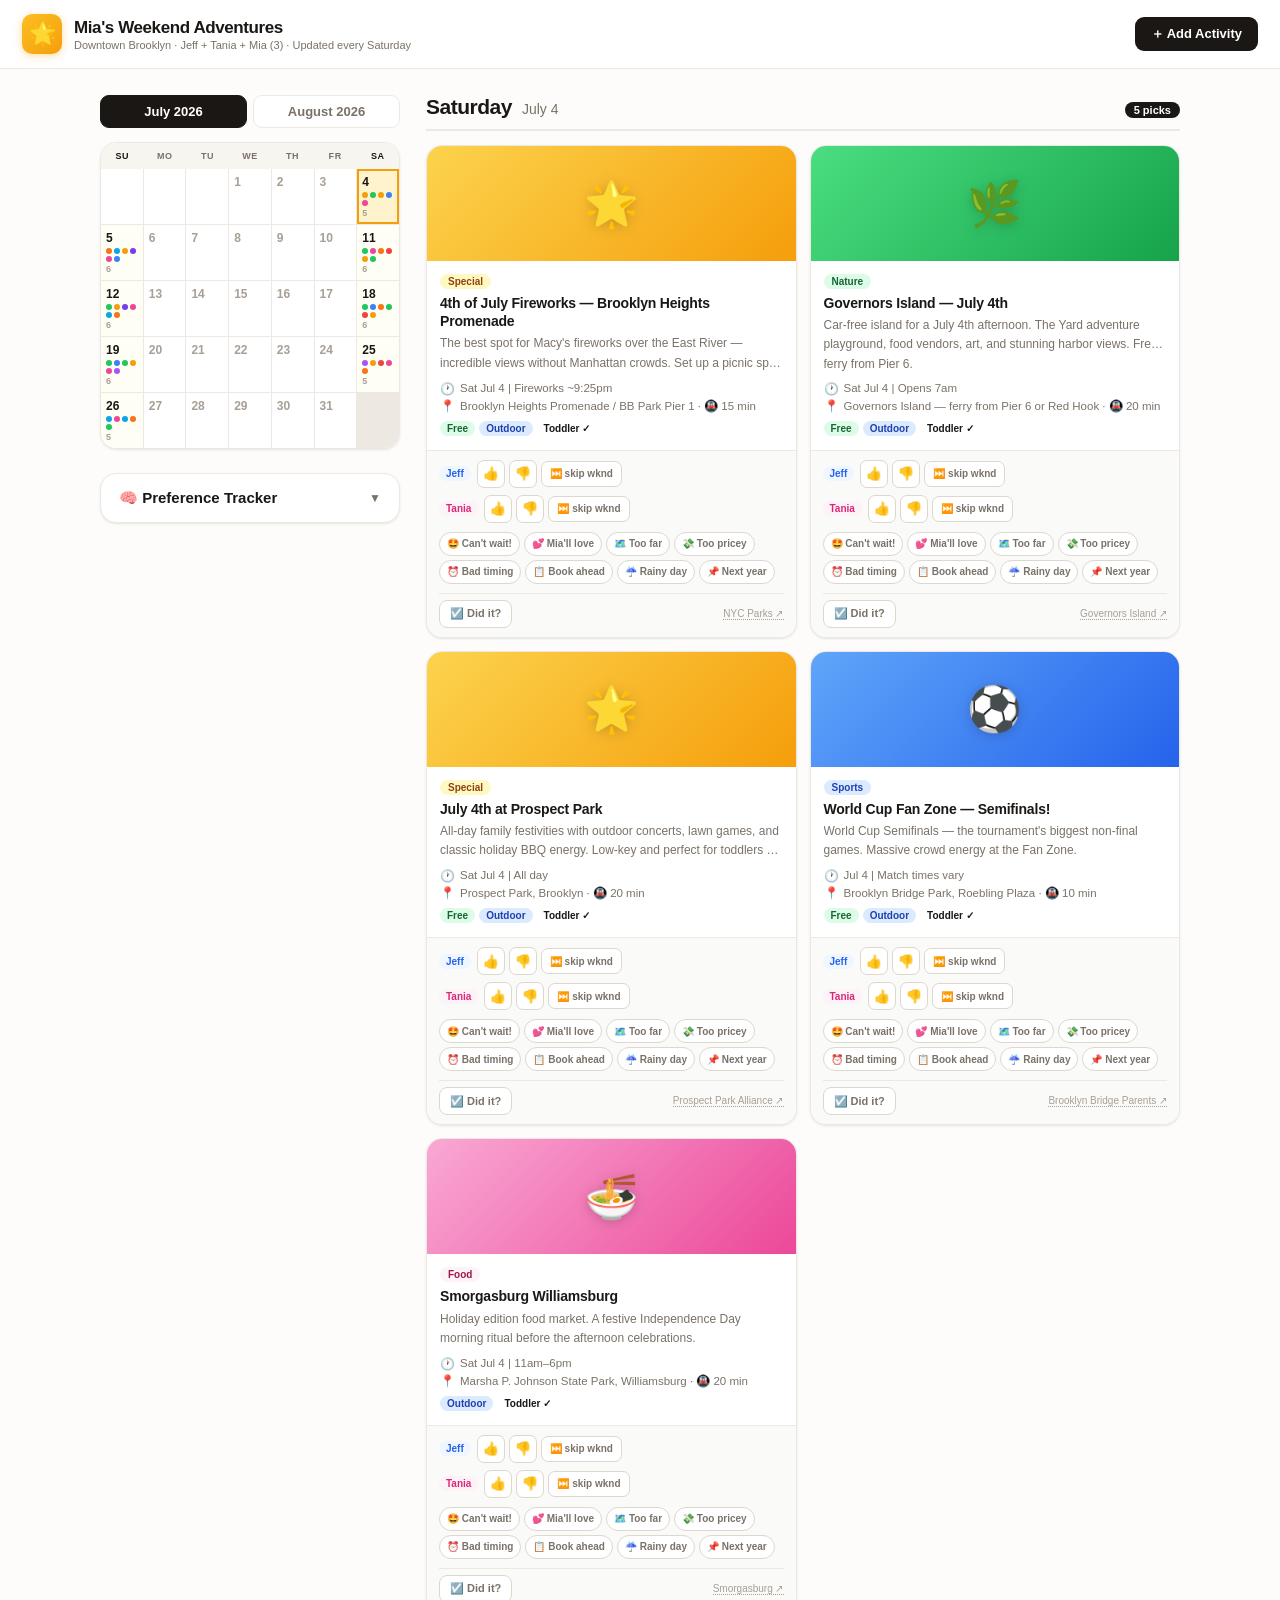
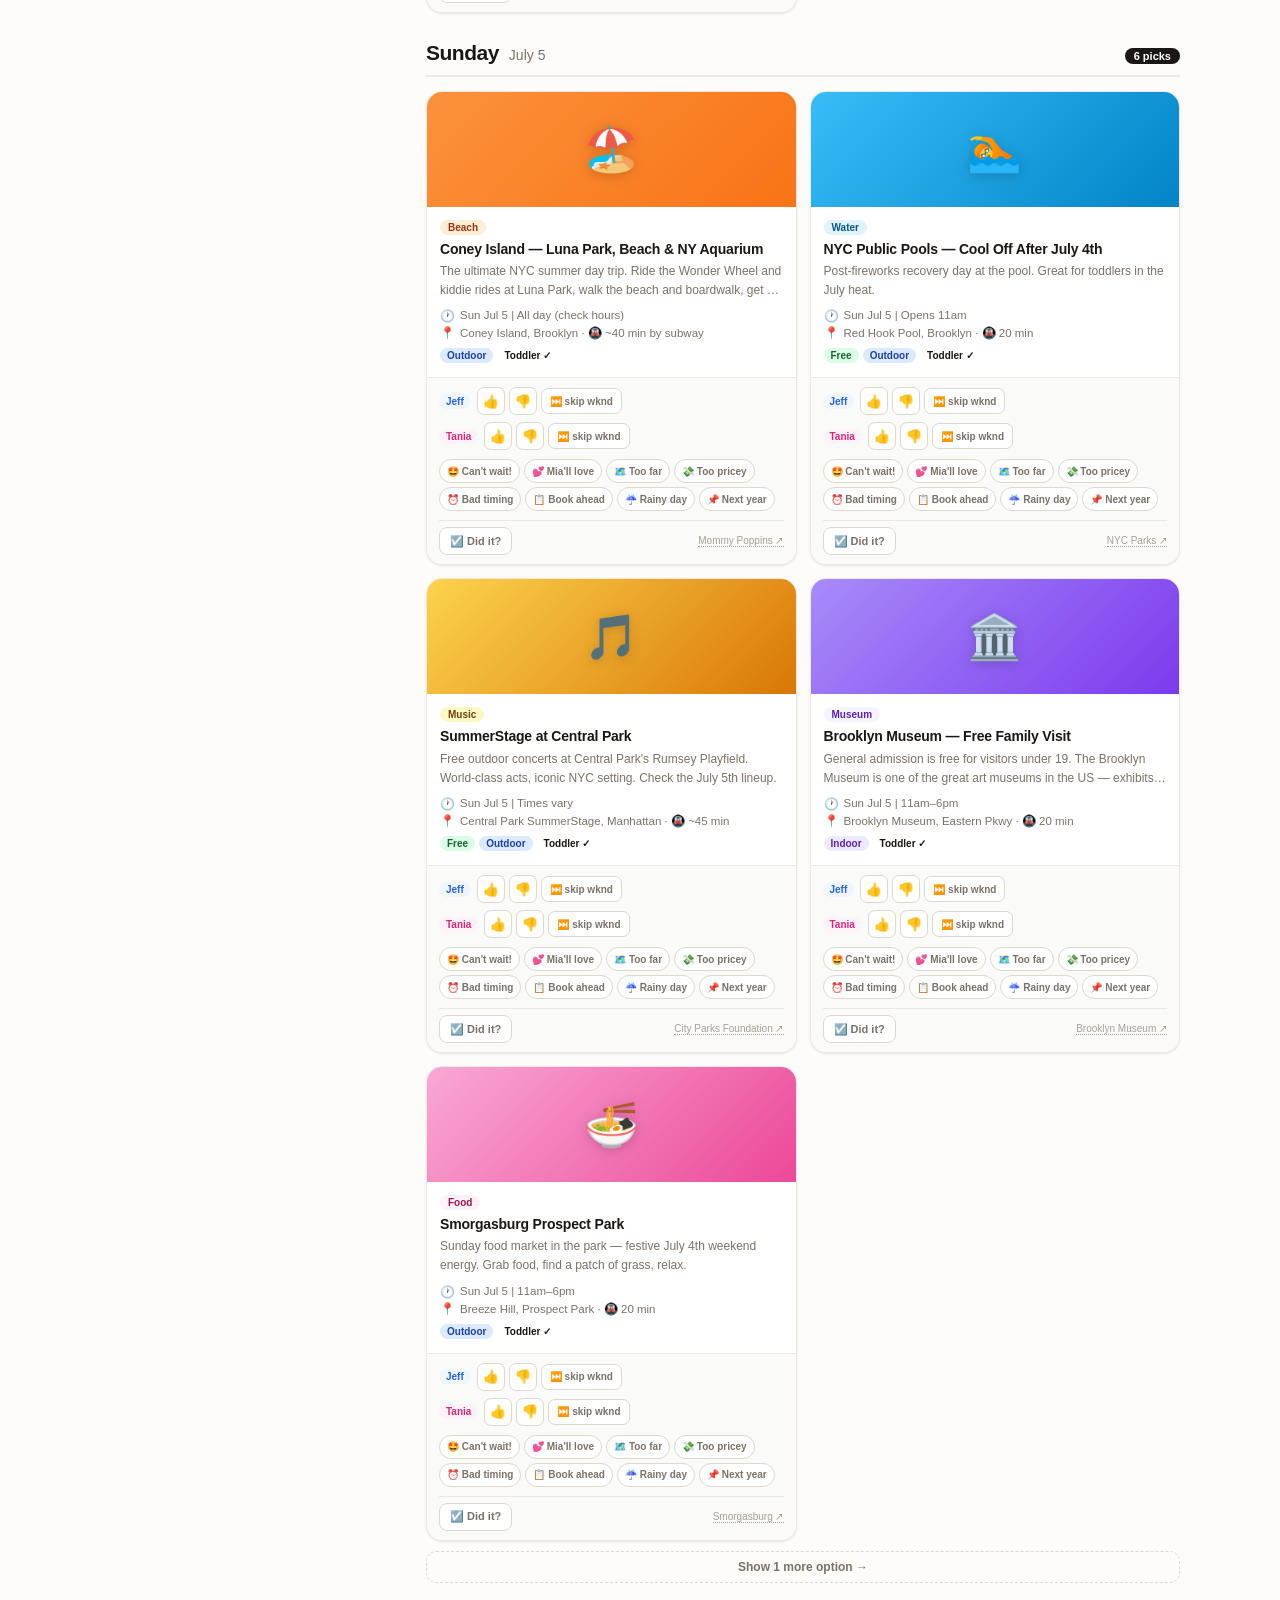
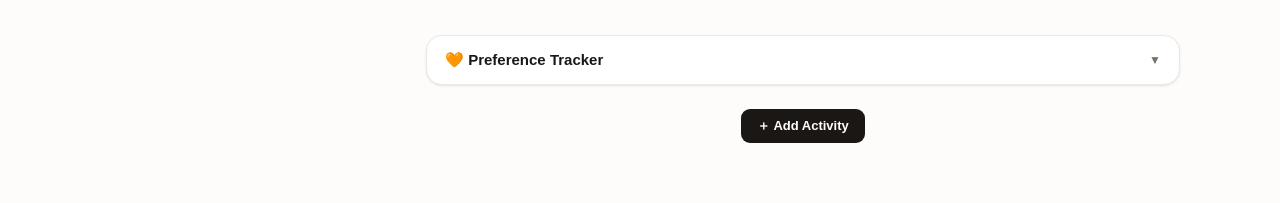
==== commit 474a2d5c: "Fix JS syntax error: missing comma before timing property" ====
--- a/index.html
+++ b/index.html
@@ -421,7 +421,7 @@
   {id:'a067',title:'BRIC Celebrate Brooklyn! — Royel Otis',desc:'Ticketed benefit show featuring rising Australian indie pop duo Royel Otis — a more grown-up night out if you can get a sitter, or a fun early evening with Mia on the lawn before the show.',timing:'Sat Jul 18 | Evening (check bricartsmedia.org)',location:'Prospect Park Lena Horne Bandshell, Brooklyn',distance:'20 min',source:'BRIC Celebrate Brooklyn',sourceUrl:'https://bricartsmedia.org/celebrate-brooklyn/',imageUrl:'',day:'2026-07-18',category:'music',tags:['outdoor']},
   // ── JUL 19 SUN ─────────────────────────────────────────────────────────
   {id:'a068',title:'Brooklyn Botanic Garden — Sunday Visit',desc:'A relaxed Sunday morning at the BBG. The Discovery Garden is perfect for Mia — sensory play, digging, water features.',timing:'Sun Jul 19 | Opens 10am',location:'Brooklyn Botanic Garden',distance:'20 min',source:'Brooklyn Botanic Garden',sourceUrl:'https://www.bbg.org/learn/kids_and_families',imageUrl:'',day:'2026-07-19',category:'nature',tags:['outdoor','toddler-friendly']},
-  {id:'a069',title:'World Cup Fan Zone — FINAL DAY!',desc:'Last day of the Fan Zone and very possibly the World Cup Final itself. Epic send-off to the summer\'s biggest sporting spectacle. Bring Mia for the energy!'ltiming:'Sun Jul 19 | Match times vary',location:'Brooklyn Bridge Park, Roebling Plaza',distance:'10 min',source:'Brooklyn Bridge Parents',sourceUrl:'https://brooklynbridgeparents.com/',imageUrl:'',day:'2026-07-19',category:'sports',tags:['free','outdoor','toddler-friendly']},
+  {id:'a069',title:'World Cup Fan Zone — FINAL DAY!',desc:'Last day of the Fan Zone and very possibly the World Cup Final itself. Epic send-off to the summer\'s biggest sporting spectacle. Bring Mia for the energy!',timing:'Sun Jul 19 | Match times vary',location:'Brooklyn Bridge Park, Roebling Plaza',distance:'10 min',source:'Brooklyn Bridge Parents',sourceUrl:'https://brooklynbridgeparents.com/',imageUrl:'',day:'2026-07-19',category:'sports',tags:['free','outdoor','toddler-friendly']},
   {id:'a070',title:'Catch-and-Release Fishing at Pier 5',desc:'Maritime Youth Alliance brings all the gear to Pier 5. Toddlers love watching the water, the fish, and helping hold the rod. Free.',timing:'Sun Jul 19 | Morning (check brooklynbridgepark.org)',location:'Brooklyn Bridge Park, Pier 5',distance:'10 min',source:'Brooklyn Bridge Park',sourceUrl:'https://brooklynbridgepark.org/',imageUrl:'',day:'2026-07-19',category:'nature',tags:['free','outdoor','toddler-friendly']},
   {id:'a071',title:'Staten Island Ferry + St. George Promenade',desc:'Completely free. The 25-minute ferry across New York Harbor has some of the best views of Lower Manhattan and the Statue of Liberty. Toddlers love the boat. Walk the St. George promenade on arrival, grab a snack, ferry back.',timing:'Sun Jul 19 | Ferry runs 24/7',location:'Whitehall Terminal, Manhattan → St. George, Staten Island',distance:'20 min to terminal',source:'NYC Ferry',sourceUrl:'https://www.nycferry.com/',imageUrl:'',day:'2026-07-19',category:'special',tags:['free','outdoor','toddler-friendly']},
   {id:'a072',title:'Smorgasburg Prospect Park',desc:'Sunday food market — blanket on the Breeze Hill lawn, 70+ vendors, relaxed summer afternoon.',timing:'Sun Jul 19 | 11am–6pm',location:'Breeze Hill, Prospect Park',distance:'20 min',source:'Smorgasburg',sourceUrl:'https://www.smorgasburg.com/',imageUrl:'',day:'2026-07-19',category:'food',tags:['outdoor','toddler-friendly']},
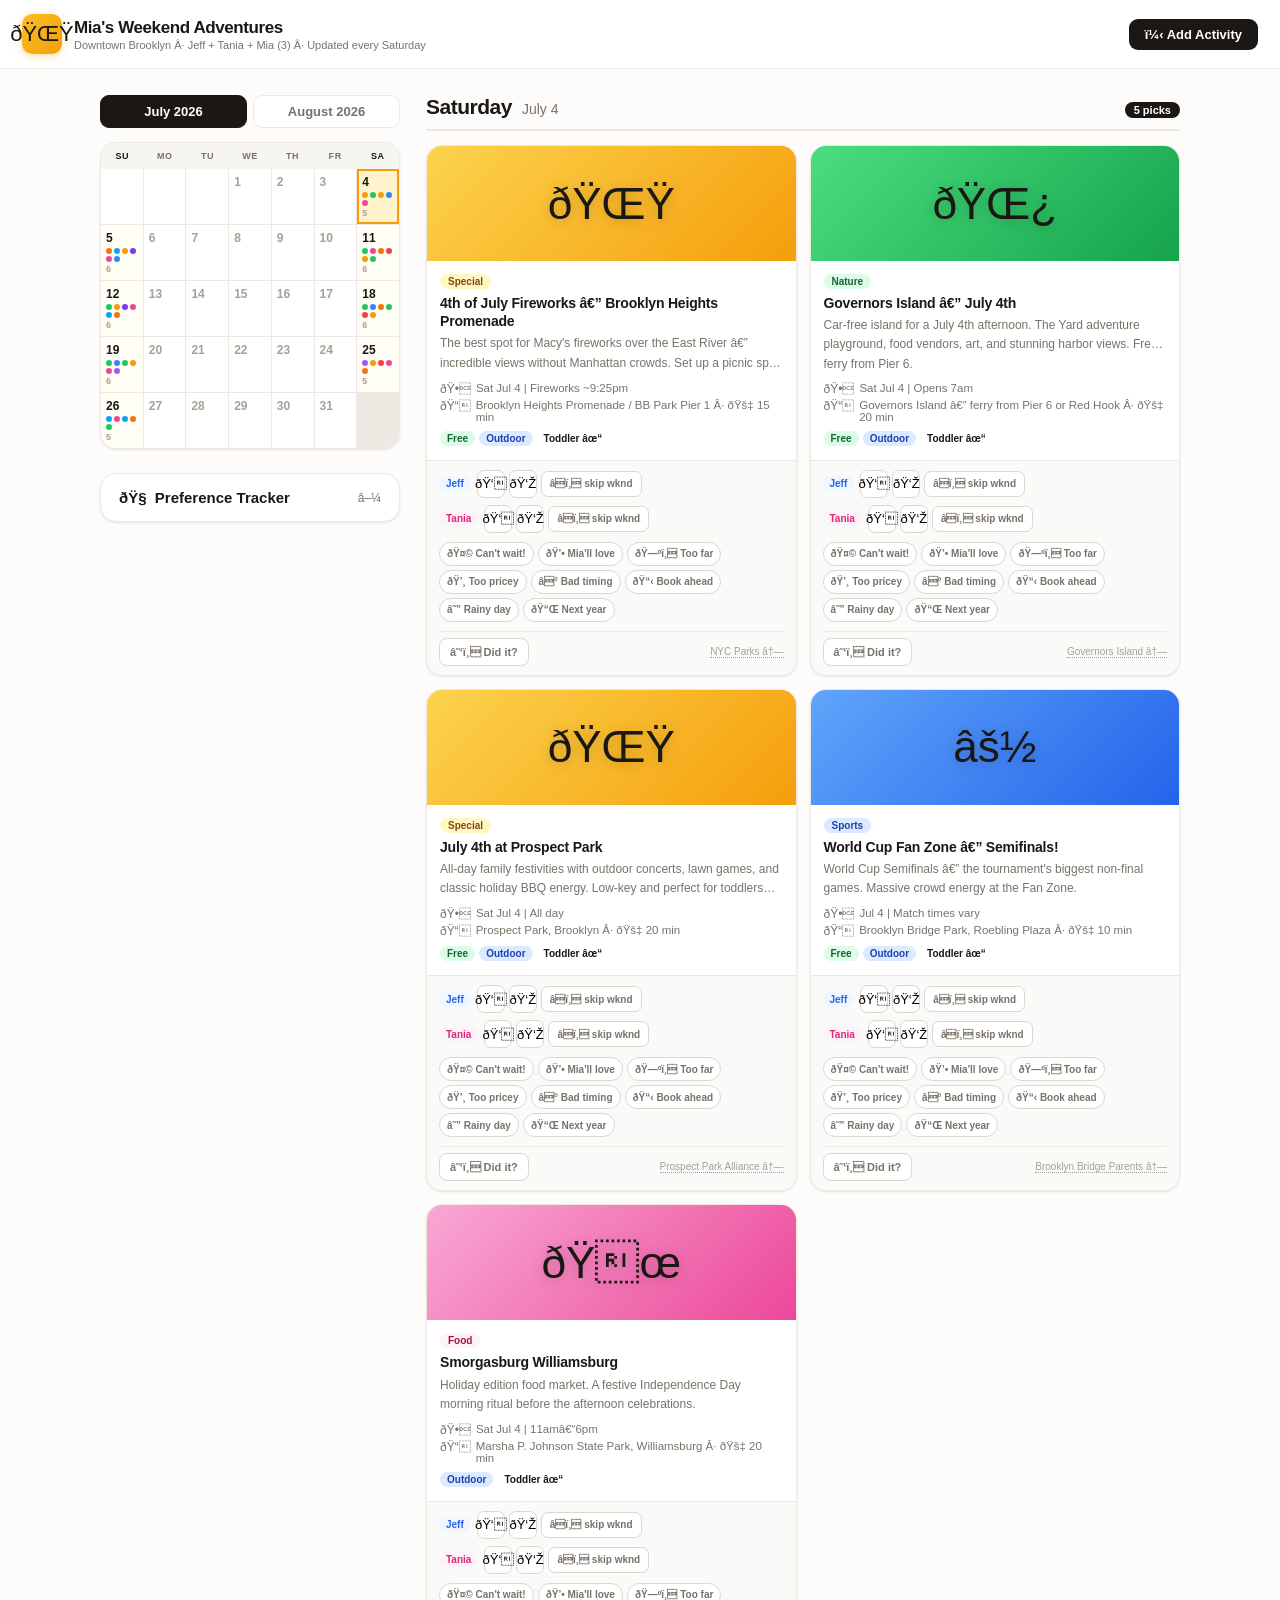
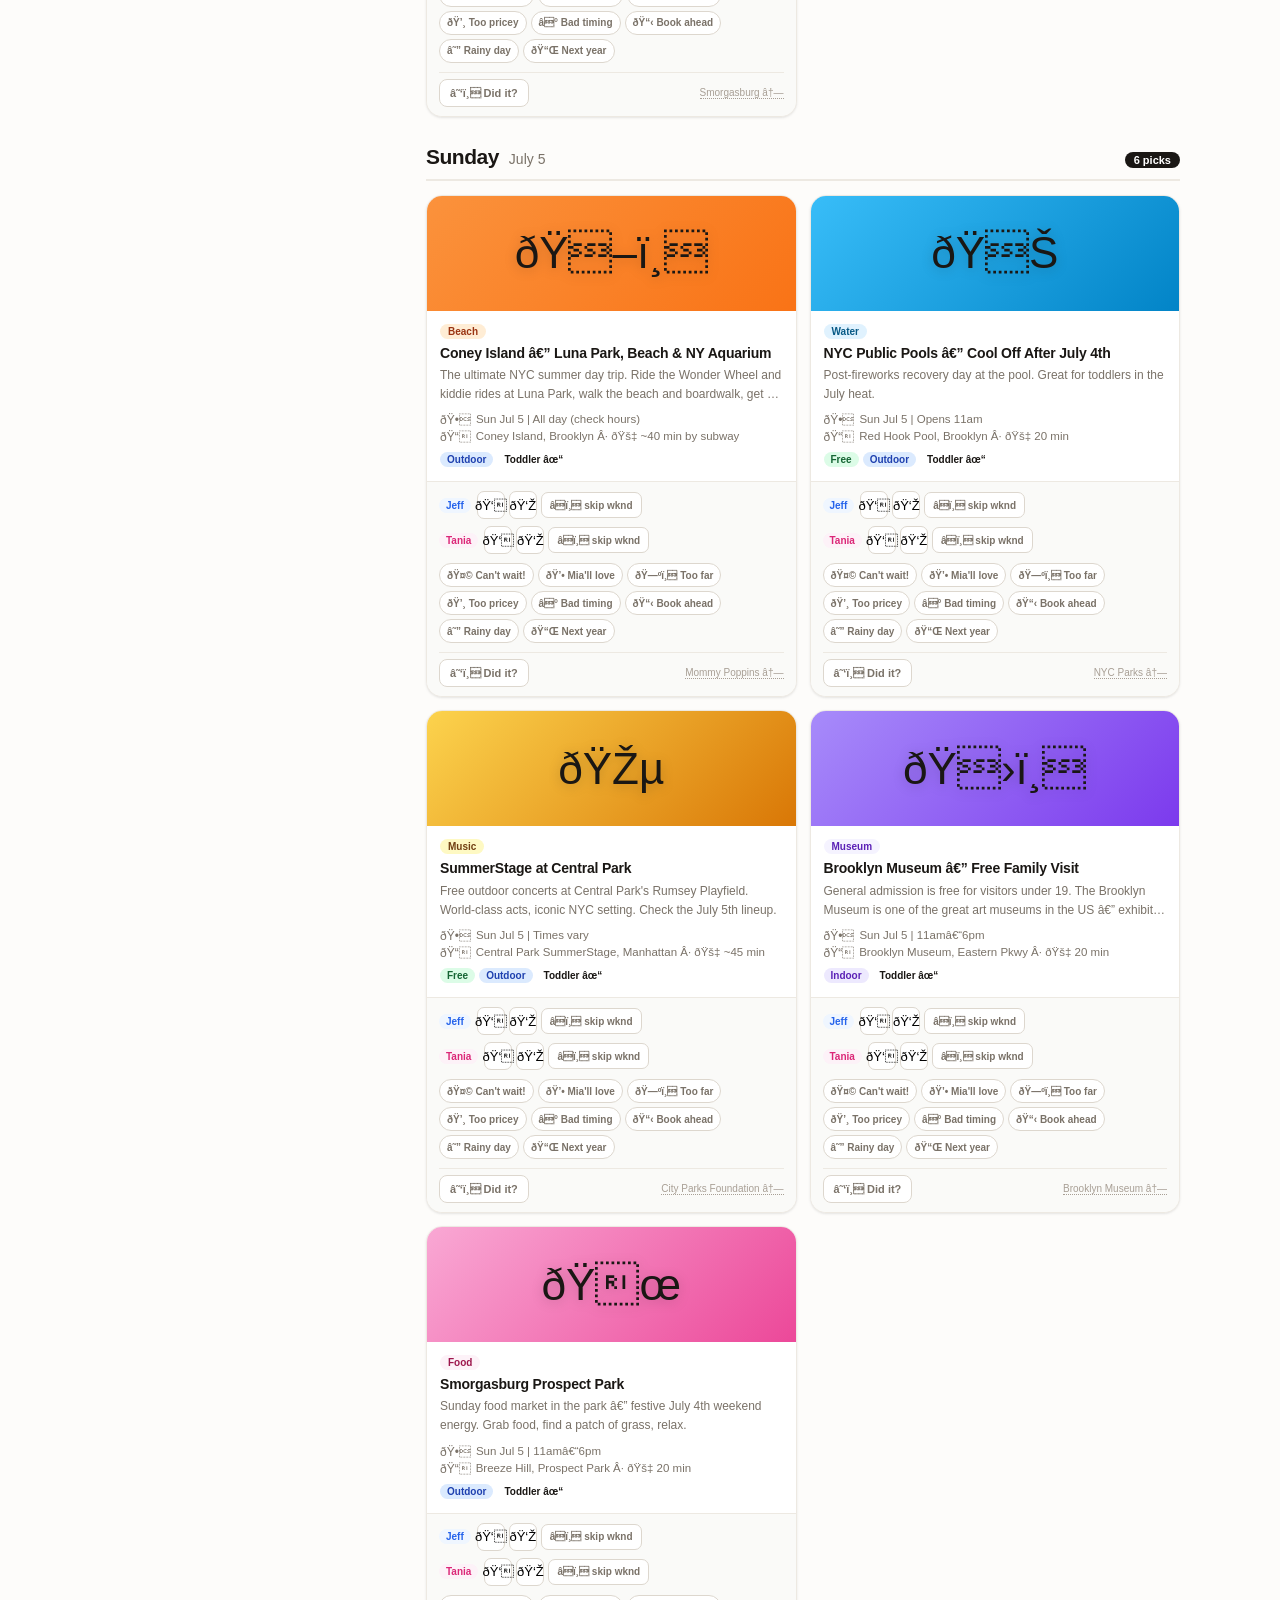
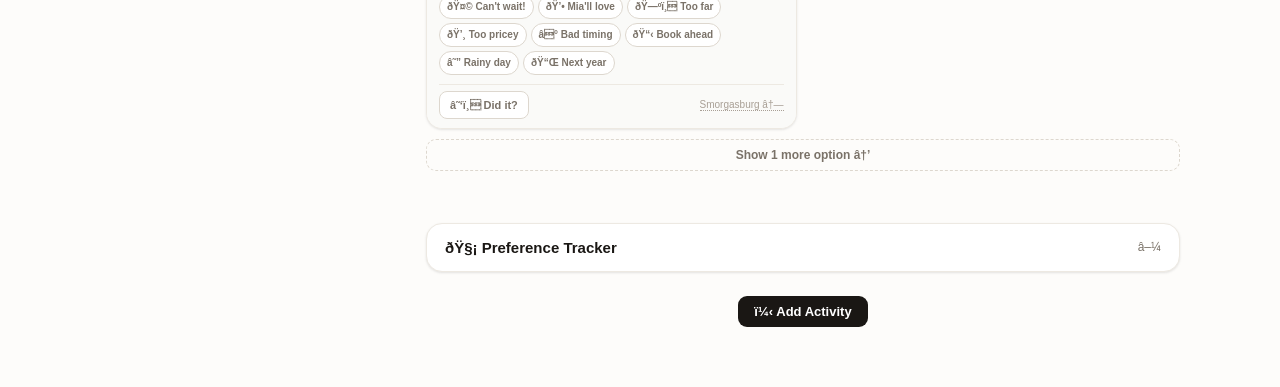
==== commit e81ec171: "Weekly Mia activities update — Aug 8 to Sep 13 weekends" ====
--- a/index.html
+++ b/index.html
@@ -3,7 +3,7 @@
 {
   "name": "Mia Weekend Adventures",
   "schemaVersion": 1,
-  "description": "Family activity planner for Jeff, Tania & Mia (3). Calendar view for July/August 2026 — click any weekend day to see that day's curated picks. Cards have gradient headers, Jeff + Tania voting (👍/👎/⏭️ not this weekend), shared notes field, and a preference learning panel. Updated by weekly Saturday scan."
+  "description": "Family activity planner for Jeff, Tania & Mia (3). Calendar view for July–September 2026 â€” click any weekend day to see that day's curated picks. Cards have gradient headers, Jeff + Tania voting (ðŸ‘/ðŸ‘Ž/â­ï¸ not this weekend), shared notes field, and a preference learning panel. Updated by weekly Saturday scan."
 }
 </script>
 <html lang="en">
@@ -263,13 +263,13 @@
 
 <div class="hdr">
   <div class="hdr-brand">
-    <div class="hdr-logo">🌟</div>
+    <div class="hdr-logo">ðŸŒŸ</div>
     <div>
       <div class="hdr-title">Mia's Weekend Adventures</div>
-      <div class="hdr-sub">Downtown Brooklyn · Jeff + Tania + Mia (3) · Updated every Saturday</div>
+      <div class="hdr-sub">Downtown Brooklyn Â· Jeff + Tania + Mia (3) Â· Updated every Saturday</div>
     </div>
   </div>
-  <button class="hdr-add" onclick="openModal()">＋ Add Activity</button>
+  <button class="hdr-add" onclick="openModal()">ï¼‹ Add Activity</button>
 </div>
 
 <div class="layout">
@@ -285,8 +285,8 @@
     </div>
     <div class="prefs-card">
       <div class="prefs-hdr" onclick="togglePrefs()">
-        <h2>🧠 Preference Tracker</h2>
-        <span class="prefs-chev" id="prefsChev">▼</span>
+        <h2>ðŸ§  Preference Tracker</h2>
+        <span class="prefs-chev" id="prefsChev">â–¼</span>
       </div>
       <div class="prefs-body" id="prefsBody"></div>
     </div>
@@ -294,7 +294,7 @@
 
   <div class="acts-section" id="actsSection">
     <div class="no-sel">
-      <span class="ns-e">📅</span>
+      <span class="ns-e">ðŸ“…</span>
       <h3>Pick a weekend on the calendar</h3>
       <p>Tap any highlighted Saturday or Sunday to see that day's picks for Mia's family.</p>
     </div>
@@ -307,14 +307,14 @@
 
 <div class="modal-bg" id="modalBg">
   <div class="modal">
-    <h2>➕ Add an Activity</h2>
+    <h2>âž• Add an Activity</h2>
     <div class="fg"><label>Title</label><input id="mTitle" placeholder="Activity name"></div>
     <div class="fg"><label>Description</label><textarea id="mDesc" placeholder="Brief description..."></textarea></div>
     <div class="fg-row">
       <div class="fg"><label>Date</label><input id="mDate" type="date"></div>
-      <div class="fg"><label>Category</label><select id="mCat"><option value="sports">⚽ Sports</option><option value="nature">🌿 Nature</option><option value="arts">🎭 Arts</option><option value="music">🎵 Music</option><option value="farm">🌾 Farm</option><option value="water">🏊 Water</option><option value="beach">🏖️ Beach</option><option value="food">🍜 Food</option><option value="museum">🏛️ Museum</option><option value="special">🌟 Special</option></select></div>
-    </div>
-    <div class="fg"><label>Timing</label><input id="mTiming" placeholder="e.g. 11am–6pm"></div>
+      <div class="fg"><label>Category</label><select id="mCat"><option value="sports">âš½ Sports</option><option value="nature">ðŸŒ¿ Nature</option><option value="arts">ðŸŽ­ Arts</option><option value="music">ðŸŽµ Music</option><option value="farm">ðŸŒ¾ Farm</option><option value="water">ðŸŠ Water</option><option value="beach">ðŸ–ï¸ Beach</option><option value="food">ðŸœ Food</option><option value="museum">ðŸ›ï¸ Museum</option><option value="special">ðŸŒŸ Special</option></select></div>
+    </div>
+    <div class="fg"><label>Timing</label><input id="mTiming" placeholder="e.g. 11amâ€“6pm"></div>
     <div class="fg"><label>Location</label><input id="mLoc" placeholder="e.g. Coney Island, Brooklyn"></div>
     <div class="fg"><label>Distance from Downtown BK</label><input id="mDist" placeholder="e.g. 30 min"></div>
     <div class="fg"><label>Source URL (optional)</label><input id="mUrl" placeholder="https://..."></div>
@@ -334,34 +334,34 @@
 <div class="toast" id="toast"></div>
 
 <script>
-// ── CATEGORY CONFIG ──────────────────────────────────────────────────────────
+// â”€â”€ CATEGORY CONFIG â”€â”€â”€â”€â”€â”€â”€â”€â”€â”€â”€â”€â”€â”€â”€â”€â”€â”€â”€â”€â”€â”€â”€â”€â”€â”€â”€â”€â”€â”€â”€â”€â”€â”€â”€â”€â”€â”€â”€â”€â”€â”€â”€â”€â”€â”€â”€â”€â”€â”€â”€â”€â”€â”€â”€â”€â”€â”€
 const CAT={
-  sports: {e:'⚽',g:'linear-gradient(135deg,#60A5FA,#2563EB)',p:'#DBEAFE',pt:'#1E40AF',d:'#3B82F6',n:'Sports'},
-  nature: {e:'🌿',g:'linear-gradient(135deg,#4ADE80,#16A34A)',p:'#DCFCE7',pt:'#166534',d:'#22C55E',n:'Nature'},
-  arts:   {e:'🎭',g:'linear-gradient(135deg,#C084FC,#9333EA)',p:'#F3E8FF',pt:'#6B21A8',d:'#A855F7',n:'Arts'},
-  music:  {e:'🎵',g:'linear-gradient(135deg,#FCD34D,#D97706)',p:'#FEF9C3',pt:'#713F12',d:'#F59E0B',n:'Music'},
-  farm:   {e:'🌾',g:'linear-gradient(135deg,#F87171,#DC2626)',p:'#FEE2E2',pt:'#991B1B',d:'#EF4444',n:'Farm'},
-  water:  {e:'🏊',g:'linear-gradient(135deg,#38BDF8,#0284C7)',p:'#E0F2FE',pt:'#075985',d:'#0EA5E9',n:'Water'},
-  beach:  {e:'🏖️',g:'linear-gradient(135deg,#FB923C,#F97316)',p:'#FFEDD5',pt:'#9A3412',d:'#F97316',n:'Beach'},
-  food:   {e:'🍜',g:'linear-gradient(135deg,#F9A8D4,#EC4899)',p:'#FDF2F8',pt:'#9D174D',d:'#EC4899',n:'Food'},
-  museum: {e:'🏛️',g:'linear-gradient(135deg,#A78BFA,#7C3AED)',p:'#F5F3FF',pt:'#5B21B6',d:'#7C3AED',n:'Museum'},
-  special:{e:'🌟',g:'linear-gradient(135deg,#FCD34D,#F59E0B)',p:'#FEF9C3',pt:'#92400E',d:'#F59E0B',n:'Special'},
+  sports: {e:'âš½',g:'linear-gradient(135deg,#60A5FA,#2563EB)',p:'#DBEAFE',pt:'#1E40AF',d:'#3B82F6',n:'Sports'},
+  nature: {e:'ðŸŒ¿',g:'linear-gradient(135deg,#4ADE80,#16A34A)',p:'#DCFCE7',pt:'#166534',d:'#22C55E',n:'Nature'},
+  arts:   {e:'ðŸŽ­',g:'linear-gradient(135deg,#C084FC,#9333EA)',p:'#F3E8FF',pt:'#6B21A8',d:'#A855F7',n:'Arts'},
+  music:  {e:'ðŸŽµ',g:'linear-gradient(135deg,#FCD34D,#D97706)',p:'#FEF9C3',pt:'#713F12',d:'#F59E0B',n:'Music'},
+  farm:   {e:'ðŸŒ¾',g:'linear-gradient(135deg,#F87171,#DC2626)',p:'#FEE2E2',pt:'#991B1B',d:'#EF4444',n:'Farm'},
+  water:  {e:'ðŸŠ',g:'linear-gradient(135deg,#38BDF8,#0284C7)',p:'#E0F2FE',pt:'#075985',d:'#0EA5E9',n:'Water'},
+  beach:  {e:'ðŸ–ï¸',g:'linear-gradient(135deg,#FB923C,#F97316)',p:'#FFEDD5',pt:'#9A3412',d:'#F97316',n:'Beach'},
+  food:   {e:'ðŸœ',g:'linear-gradient(135deg,#F9A8D4,#EC4899)',p:'#FDF2F8',pt:'#9D174D',d:'#EC4899',n:'Food'},
+  museum: {e:'ðŸ›ï¸',g:'linear-gradient(135deg,#A78BFA,#7C3AED)',p:'#F5F3FF',pt:'#5B21B6',d:'#7C3AED',n:'Museum'},
+  special:{e:'ðŸŒŸ',g:'linear-gradient(135deg,#FCD34D,#F59E0B)',p:'#FEF9C3',pt:'#92400E',d:'#F59E0B',n:'Special'},
 };
 function c(k){return CAT[k]||CAT.special}
 
-// ── REACTION TAGS ────────────────────────────────────────────────────────────
+// â”€â”€ REACTION TAGS â”€â”€â”€â”€â”€â”€â”€â”€â”€â”€â”€â”€â”€â”€â”€â”€â”€â”€â”€â”€â”€â”€â”€â”€â”€â”€â”€â”€â”€â”€â”€â”€â”€â”€â”€â”€â”€â”€â”€â”€â”€â”€â”€â”€â”€â”€â”€â”€â”€â”€â”€â”€â”€â”€â”€â”€â”€â”€â”€â”€
 const RTAGS=[
-  {k:'excited',  e:'🤩',l:"Can't wait!"},
-  {k:'mia-fave', e:'💕',l:"Mia'll love"},
-  {k:'too-far',  e:'🗺️',l:'Too far'},
-  {k:'pricey',   e:'💸',l:'Too pricey'},
-  {k:'timing',   e:'⏰',l:'Bad timing'},
-  {k:'book-ahead',e:'📋',l:'Book ahead'},
-  {k:'rainy',    e:'☔',l:'Rainy day'},
-  {k:'next-year',e:'📌',l:'Next year'},
+  {k:'excited',  e:'ðŸ¤©',l:"Can't wait!"},
+  {k:'mia-fave', e:'ðŸ’•',l:"Mia'll love"},
+  {k:'too-far',  e:'ðŸ—ºï¸',l:'Too far'},
+  {k:'pricey',   e:'ðŸ’¸',l:'Too pricey'},
+  {k:'timing',   e:'â°',l:'Bad timing'},
+  {k:'book-ahead',e:'ðŸ“‹',l:'Book ahead'},
+  {k:'rainy',    e:'â˜”',l:'Rainy day'},
+  {k:'next-year',e:'ðŸ“Œ',l:'Next year'},
 ];
 
-// ── CALENDAR CONFIG ──────────────────────────────────────────────────────────
+// â”€â”€ CALENDAR CONFIG â”€â”€â”€â”€â”€â”€â”€â”€â”€â”€â”€â”€â”€â”€â”€â”€â”€â”€â”€â”€â”€â”€â”€â”€â”€â”€â”€â”€â”€â”€â”€â”€â”€â”€â”€â”€â”€â”€â”€â”€â”€â”€â”€â”€â”€â”€â”€â”€â”€â”€â”€â”€â”€â”€â”€â”€â”€â”€
 const MONTHS=[
   {name:'July 2026',short:'July',year:2026,month:6},
   {name:'August 2026',short:'Aug',year:2026,month:7},
@@ -383,88 +383,137 @@
   '2026-08-08':'2026-08-09','2026-08-09':'2026-08-08',
 };
 
-// ── ACTIVITIES ───────────────────────────────────────────────────────────────
+// â”€â”€ ACTIVITIES â”€â”€â”€â”€â”€â”€â”€â”€â”€â”€â”€â”€â”€â”€â”€â”€â”€â”€â”€â”€â”€â”€â”€â”€â”€â”€â”€â”€â”€â”€â”€â”€â”€â”€â”€â”€â”€â”€â”€â”€â”€â”€â”€â”€â”€â”€â”€â”€â”€â”€â”€â”€â”€â”€â”€â”€â”€â”€â”€â”€â”€â”€â”€
 let ACTIVITIES=[
-  // ── JUL 4 SAT ──────────────────────────────────────────────────────────
-  {id:'a039',title:'4th of July Fireworks — Brooklyn Heights Promenade',desc:'The best spot for Macy\'s fireworks over the East River — incredible views without Manhattan crowds. Set up a picnic spot at Pier 1 by 6pm.',timing:'Sat Jul 4 | Fireworks ~9:25pm',location:'Brooklyn Heights Promenade / BB Park Pier 1',distance:'15 min',source:'NYC Parks',sourceUrl:'https://www.nycgovparks.org/',imageUrl:'',day:'2026-07-04',category:'special',tags:['free','outdoor','toddler-friendly']},
-  {id:'a040',title:'Governors Island — July 4th',desc:'Car-free island for a July 4th afternoon. The Yard adventure playground, food vendors, art, and stunning harbor views. Free ferry from Pier 6.',timing:'Sat Jul 4 | Opens 7am',location:'Governors Island — ferry from Pier 6 or Red Hook',distance:'20 min',source:'Governors Island',sourceUrl:'https://www.govisland.com/',imageUrl:'',day:'2026-07-04',category:'nature',tags:['free','outdoor','toddler-friendly']},
-  {id:'a041',title:'July 4th at Prospect Park',desc:'All-day family festivities with outdoor concerts, lawn games, and classic holiday BBQ energy. Low-key and perfect for toddlers — bring a blanket and snacks.',timing:'Sat Jul 4 | All day',location:'Prospect Park, Brooklyn',distance:'20 min',source:'Prospect Park Alliance',sourceUrl:'https://www.prospectpark.org/',imageUrl:'',day:'2026-07-04',category:'special',tags:['free','outdoor','toddler-friendly']},
-  {id:'a042',title:'World Cup Fan Zone — Semifinals!',desc:'World Cup Semifinals — the tournament\'s biggest non-final games. Massive crowd energy at the Fan Zone.',timing:'Jul 4 | Match times vary',location:'Brooklyn Bridge Park, Roebling Plaza',distance:'10 min',source:'Brooklyn Bridge Parents',sourceUrl:'https://brooklynbridgeparents.com/',imageUrl:'',day:'2026-07-04',category:'sports',tags:['free','outdoor','toddler-friendly']},
-  {id:'a043',title:'Smorgasburg Williamsburg',desc:'Holiday edition food market. A festive Independence Day morning ritual before the afternoon celebrations.',timing:'Sat Jul 4 | 11am–6pm',location:'Marsha P. Johnson State Park, Williamsburg',distance:'20 min',source:'Smorgasburg',sourceUrl:'https://www.smorgasburg.com/',imageUrl:'',day:'2026-07-04',category:'food',tags:['outdoor','toddler-friendly']},
-  // ── JUL 5 SUN ──────────────────────────────────────────────────────────
-  {id:'a044',title:'Coney Island — Luna Park, Beach & NY Aquarium',desc:'The ultimate NYC summer day trip. Ride the Wonder Wheel and kiddie rides at Luna Park, walk the beach and boardwalk, get a hot dog from Nathan\'s. The NY Aquarium\'s PlayQuarium and shark tank are huge with toddlers.',timing:'Sun Jul 5 | All day (check hours)',location:'Coney Island, Brooklyn',distance:'~40 min by subway',source:'Mommy Poppins',sourceUrl:'https://mommypoppins.com/kids/coney-island-with-kids-a-brand-new-roller-coaster-the-mermaid-parade-other-family-fun',imageUrl:'',day:'2026-07-05',category:'beach',tags:['outdoor','toddler-friendly']},
-  {id:'a045',title:'NYC Public Pools — Cool Off After July 4th',desc:'Post-fireworks recovery day at the pool. Great for toddlers in the July heat.',timing:'Sun Jul 5 | Opens 11am',location:'Red Hook Pool, Brooklyn',distance:'20 min',source:'NYC Parks',sourceUrl:'https://www.nycgovparks.org/',imageUrl:'',day:'2026-07-05',category:'water',tags:['free','outdoor','toddler-friendly']},
+  // â”€â”€ JUL 4 SAT â”€â”€â”€â”€â”€â”€â”€â”€â”€â”€â”€â”€â”€â”€â”€â”€â”€â”€â”€â”€â”€â”€â”€â”€â”€â”€â”€â”€â”€â”€â”€â”€â”€â”€â”€â”€â”€â”€â”€â”€â”€â”€â”€â”€â”€â”€â”€â”€â”€â”€â”€â”€â”€â”€â”€â”€â”€â”€
+  {id:'a039',title:'4th of July Fireworks â€” Brooklyn Heights Promenade',desc:'The best spot for Macy\'s fireworks over the East River â€” incredible views without Manhattan crowds. Set up a picnic spot at Pier 1 by 6pm.',timing:'Sat Jul 4 | Fireworks ~9:25pm',location:'Brooklyn Heights Promenade / BB Park Pier 1',distance:'15 min',source:'NYC Parks',sourceUrl:'https://www.nycgovparks.org/',imageUrl:'',day:'2026-07-04',category:'special',tags:['free','outdoor','toddler-friendly']},
+  {id:'a040',title:'Governors Island â€” July 4th',desc:'Car-free island for a July 4th afternoon. The Yard adventure playground, food vendors, art, and stunning harbor views. Free ferry from Pier 6.',timing:'Sat Jul 4 | Opens 7am',location:'Governors Island â€” ferry from Pier 6 or Red Hook',distance:'20 min',source:'Governors Island',sourceUrl:'https://www.govisland.com/',imageUrl:'',day:'2026-07-04',category:'nature',tags:['free','outdoor','toddler-friendly']},
+  {id:'a041',title:'July 4th at Prospect Park',desc:'All-day family festivities with outdoor concerts, lawn games, and classic holiday BBQ energy. Low-key and perfect for toddlers â€” bring a blanket and snacks.',timing:'Sat Jul 4 | All day',location:'Prospect Park, Brooklyn',distance:'20 min',source:'Prospect Park Alliance',sourceUrl:'https://www.prospectpark.org/',imageUrl:'',day:'2026-07-04',category:'special',tags:['free','outdoor','toddler-friendly']},
+  {id:'a042',title:'World Cup Fan Zone â€” Semifinals!',desc:'World Cup Semifinals â€” the tournament\'s biggest non-final games. Massive crowd energy at the Fan Zone.',timing:'Jul 4 | Match times vary',location:'Brooklyn Bridge Park, Roebling Plaza',distance:'10 min',source:'Brooklyn Bridge Parents',sourceUrl:'https://brooklynbridgeparents.com/',imageUrl:'',day:'2026-07-04',category:'sports',tags:['free','outdoor','toddler-friendly']},
+  {id:'a043',title:'Smorgasburg Williamsburg',desc:'Holiday edition food market. A festive Independence Day morning ritual before the afternoon celebrations.',timing:'Sat Jul 4 | 11amâ€“6pm',location:'Marsha P. Johnson State Park, Williamsburg',distance:'20 min',source:'Smorgasburg',sourceUrl:'https://www.smorgasburg.com/',imageUrl:'',day:'2026-07-04',category:'food',tags:['outdoor','toddler-friendly']},
+  // â”€â”€ JUL 5 SUN â”€â”€â”€â”€â”€â”€â”€â”€â”€â”€â”€â”€â”€â”€â”€â”€â”€â”€â”€â”€â”€â”€â”€â”€â”€â”€â”€â”€â”€â”€â”€â”€â”€â”€â”€â”€â”€â”€â”€â”€â”€â”€â”€â”€â”€â”€â”€â”€â”€â”€â”€â”€â”€â”€â”€â”€â”€â”€
+  {id:'a044',title:'Coney Island â€” Luna Park, Beach & NY Aquarium',desc:'The ultimate NYC summer day trip. Ride the Wonder Wheel and kiddie rides at Luna Park, walk the beach and boardwalk, get a hot dog from Nathan\'s. The NY Aquarium\'s PlayQuarium and shark tank are huge with toddlers.',timing:'Sun Jul 5 | All day (check hours)',location:'Coney Island, Brooklyn',distance:'~40 min by subway',source:'Mommy Poppins',sourceUrl:'https://mommypoppins.com/kids/coney-island-with-kids-a-brand-new-roller-coaster-the-mermaid-parade-other-family-fun',imageUrl:'',day:'2026-07-05',category:'beach',tags:['outdoor','toddler-friendly']},
+  {id:'a045',title:'NYC Public Pools â€” Cool Off After July 4th',desc:'Post-fireworks recovery day at the pool. Great for toddlers in the July heat.',timing:'Sun Jul 5 | Opens 11am',location:'Red Hook Pool, Brooklyn',distance:'20 min',source:'NYC Parks',sourceUrl:'https://www.nycgovparks.org/',imageUrl:'',day:'2026-07-05',category:'water',tags:['free','outdoor','toddler-friendly']},
   {id:'a046',title:'SummerStage at Central Park',desc:'Free outdoor concerts at Central Park\'s Rumsey Playfield. World-class acts, iconic NYC setting. Check the July 5th lineup.',timing:'Sun Jul 5 | Times vary',location:'Central Park SummerStage, Manhattan',distance:'~45 min',source:'City Parks Foundation',sourceUrl:'https://www.cityparksfoundation.org/summerstage/',imageUrl:'',day:'2026-07-05',category:'music',tags:['free','outdoor','toddler-friendly']},
-  {id:'a047',title:'Brooklyn Museum — Free Family Visit',desc:'General admission is free for visitors under 19. The Brooklyn Museum is one of the great art museums in the US — exhibits constantly change. Sundays have extra family programming.',timing:'Sun Jul 5 | 11am–6pm',location:'Brooklyn Museum, Eastern Pkwy',distance:'20 min',source:'Brooklyn Museum',sourceUrl:'https://www.brooklynmuseum.org/visitors/families-kids',imageUrl:'',day:'2026-07-05',category:'museum',tags:['indoor','toddler-friendly']},
-  {id:'a048',title:'Smorgasburg Prospect Park',desc:'Sunday food market in the park — festive July 4th weekend energy. Grab food, find a patch of grass, relax.',timing:'Sun Jul 5 | 11am–6pm',location:'Breeze Hill, Prospect Park',distance:'20 min',source:'Smorgasburg',sourceUrl:'https://www.smorgasburg.com/',imageUrl:'',day:'2026-07-05',category:'food',tags:['outdoor','toddler-friendly']},
-  {id:'a049',title:'World Cup Fan Zone — Final Build-Up',desc:'Second-to-last week as the World Cup heads toward the Final. Big energy, big games.',timing:'Jul 5 | Match times vary',location:'Brooklyn Bridge Park, Roebling Plaza',distance:'10 min',source:'Brooklyn Bridge Parents',sourceUrl:'https://brooklynbridgeparents.com/',imageUrl:'',day:'2026-07-05',category:'sports',tags:['free','outdoor']},
-  // ── JUL 11 SAT ─────────────────────────────────────────────────────────
-  {id:'a050',title:'BBG Summer First Discoveries',desc:'Summer drop-in program for early learners (up to age 4) on select weekdays at the Brooklyn Botanic Garden. Explore meadow, woodland, and marsh habitats through hands-on play. Note: main sessions are Wed & Fri; check bbg.org for weekend availability.',timing:'Wed & Fri Jul 8–Aug 14 | 10:30am–12:30pm (check for weekend sessions)',location:'Brooklyn Botanic Garden',distance:'20 min',source:'Brooklyn Botanic Garden',sourceUrl:'https://www.bbg.org/learn/kids_and_families',imageUrl:'',day:'2026-07-11',category:'nature',tags:['outdoor','toddler-friendly']},
-  {id:'a051',title:'Smorgasburg Williamsburg',desc:'74 vendors, 22 new this year — the Saturday food market ritual. Great for trying new cuisines with Mia.',timing:'Sat Jul 11 | 11am–6pm',location:'Marsha P. Johnson State Park, Williamsburg',distance:'20 min',source:'Smorgasburg',sourceUrl:'https://www.smorgasburg.com/',imageUrl:'',day:'2026-07-11',category:'food',tags:['outdoor','toddler-friendly']},
-  {id:'a052',title:'Rockaway Beach with Splash Pad',desc:'Mid-July peak beach day. The 30th Street splash pad is perfect for Mia — water guns, sprinklers, sensory-safe features. Boardwalk snacks, real ocean waves.',timing:'Sat Jul 11 | All day',location:'Rockaway Beach, Queens (30th St)',distance:'~45 min',source:'Mommy Poppins',sourceUrl:'https://mommypoppins.com/best-things-to-do-rockaway-beach-kids-itinerary',imageUrl:'',day:'2026-07-11',category:'beach',tags:['free','outdoor','toddler-friendly']},
-  {id:'a053',title:'Blueberry Picking at Fishkill Farms',desc:'Peak blueberry season in the Hudson Valley. Organic pick-your-own — combine with a farm lunch and river swim on the way back.',timing:'Sat Jul 11 | Opens 9am',location:'Fishkill Farms, Dutchess County, NY',distance:'~90 min',source:'Mommy Poppins',sourceUrl:'https://mommypoppins.com/',imageUrl:'',day:'2026-07-11',category:'farm',tags:['outdoor','daytrip','toddler-friendly']},
-  {id:'a054',title:'BRIC Celebrate Brooklyn! — Community Joy Day',desc:'BRIC brings Community Joy Day to the Bandshell with Saint James Joy, Pahua, and Puppetmobile. The Puppetmobile is especially great for toddlers — giant puppets, music, and spectacle.',timing:'Sat Jul 11 | Check bricartsmedia.org for time',location:'Prospect Park Lena Horne Bandshell, Brooklyn',distance:'20 min',source:'BRIC Celebrate Brooklyn',sourceUrl:'https://bricartsmedia.org/celebrate-brooklyn/',imageUrl:'',day:'2026-07-11',category:'music',tags:['free','outdoor','toddler-friendly']},
-  {id:'a055',title:'Governors Island',desc:'The Yard adventure playground + food vendors + art + harbor views. Every 3rd Saturday has special arts programming.',timing:'Sat Jul 11 | Opens 7am',location:'Governors Island — ferry from Pier 6 or Red Hook',distance:'20 min',source:'Governors Island',sourceUrl:'https://www.govisland.com/',imageUrl:'',day:'2026-07-11',category:'nature',tags:['free','outdoor','toddler-friendly']},
-  // ── JUL 12 SUN ─────────────────────────────────────────────────────────
-  {id:'a056',title:'BBG — Brooklyn Botanic Garden Visit',desc:'A summer Sunday at the Brooklyn Botanic Garden — the Discovery Garden lets Mia dig, plant, and explore sensory stations. Beautiful in July.',timing:'Sun Jul 12 | Opens 10am',location:'Brooklyn Botanic Garden',distance:'20 min',source:'Brooklyn Botanic Garden',sourceUrl:'https://www.bbg.org/learn/kids_and_families',imageUrl:'',day:'2026-07-12',category:'nature',tags:['outdoor','toddler-friendly']},
-  {id:'a057',title:'Summer at the Terminal: Latin Flavors & Culture',desc:'Waterfront celebration of Latin culture at Brooklyn Army Terminal — live music, dance performances, amazing food, and family-friendly programming. Free event in Sunset Park.',timing:'Sun Jul 12 | 1–7pm',location:'Brooklyn Army Terminal, Sunset Park',distance:'25 min',source:'Brooklyn Bridge Parents',sourceUrl:'https://brooklynbridgeparents.com/',imageUrl:'',day:'2026-07-12',category:'music',tags:['free','outdoor','toddler-friendly']},
-  {id:'a058',title:'AMNH — Discovery Room & DinoTerrace',desc:'American Museum of Natural History — the Discovery Room lets toddlers touch, play, and sort through exhibits. The outdoor DinoTerrace is open summer weekends.',timing:'Sun Jul 12 | 10am–5:30pm',location:'American Museum of Natural History, Upper West Side',distance:'~45 min',source:'Mommy Poppins',sourceUrl:'https://www.amnh.org/learn-teach/children-and-families',imageUrl:'',day:'2026-07-12',category:'museum',tags:['indoor','toddler-friendly']},
-  {id:'a059',title:'Smorgasburg Prospect Park',desc:'Sunday food market in the park. Great with the Latin culture event at Brooklyn Army Terminal — do one before the other.',timing:'Sun Jul 12 | 11am–6pm',location:'Breeze Hill, Prospect Park',distance:'20 min',source:'Smorgasburg',sourceUrl:'https://www.smorgasburg.com/',imageUrl:'',day:'2026-07-12',category:'food',tags:['outdoor','toddler-friendly']},
-  {id:'a060',title:'NYC Public Pools',desc:'Beat the July heat. Toddler sections at Red Hook or Sunset Park pools.',timing:'Sun Jul 12 | Opens 11am',location:'Brooklyn neighborhood pools',distance:'15–25 min',source:'NYC Parks',sourceUrl:'https://www.nycgovparks.org/',imageUrl:'',day:'2026-07-12',category:'water',tags:['free','outdoor','toddler-friendly']},
-  {id:'a061',title:'Coney Island — Beach Day',desc:'Hit the Coney Island beach, boardwalk, Nathan\'s hot dogs, and the Wonder Wheel. A classic NYC summer Sunday that Mia will remember.',timing:'Sun Jul 12 | All day',location:'Coney Island, Brooklyn',distance:'~40 min',source:'Mommy Poppins',sourceUrl:'https://mommypoppins.com/kids/coney-island-with-kids-a-brand-new-roller-coaster-the-mermaid-parade-other-family-fun',imageUrl:'',day:'2026-07-12',category:'beach',tags:['outdoor','toddler-friendly']},
-  // ── JUL 18 SAT ─────────────────────────────────────────────────────────
-  {id:'a062',title:'Brooklyn Botanic Garden — Summer Visit',desc:'A beautiful summer Saturday morning at the BBG. The Children\'s Discovery Garden has hands-on seasonal nature activities. Summer blooms make the garden gorgeous.',timing:'Sat Jul 18 | Opens 10am',location:'Brooklyn Botanic Garden',distance:'20 min',source:'Brooklyn Botanic Garden',sourceUrl:'https://www.bbg.org/learn/kids_and_families',imageUrl:'',day:'2026-07-18',category:'nature',tags:['outdoor','toddler-friendly']},
-  {id:'a063',title:'Gotham FC vs Seattle Reign FC',desc:'Watch the reigning NWSL champions at home — Sports Illustrated Stadium in Jersey City is a manageable, fun venue with great sightlines. Noon kickoff means no late night. Amazing women\'s soccer in an electric atmosphere.',timing:'Sat Jul 18 | 12:00pm ET',location:'Sports Illustrated Stadium, Jersey City, NJ',distance:'~35 min',source:'Gotham FC',sourceUrl:'https://www.gothamfc.com/schedule',imageUrl:'',day:'2026-07-18',category:'sports',tags:['outdoor','toddler-friendly']},
-  {id:'a064',title:'Rockaway Beach with Splash Pad',desc:'Peak mid-July beach day. The 30th Street splash pad is Mia\'s dream — water guns, circular pipes, sensory-safe features. Finish with boardwalk food.',timing:'Sat Jul 18 | All day',location:'Rockaway Beach, Queens (30th St)',distance:'~45 min',source:'Mommy Poppins',sourceUrl:'https://mommypoppins.com/best-things-to-do-rockaway-beach-kids-itinerary',imageUrl:'',day:'2026-07-18',category:'beach',tags:['free','outdoor','toddler-friendly']},
-  {id:'a065',title:'Governors Island',desc:'Car-free summer island with The Yard playground, food vendors, and art. Every 3rd Saturday is special arts day.',timing:'Sat Jul 18 | Opens 7am',location:'Governors Island — ferry from Pier 6 or Red Hook',distance:'20 min',source:'Governors Island',sourceUrl:'https://www.govisland.com/',imageUrl:'',day:'2026-07-18',category:'nature',tags:['free','outdoor','toddler-friendly']},
-  {id:'a066',title:'Blueberry Picking at Fishkill Farms',desc:'Peak mid-July blueberry season. The farm is stunning — combine with a swim at a swimming hole on the drive back.',timing:'Sat Jul 18 | Opens 9am',location:'Fishkill Farms, Dutchess County, NY',distance:'~90 min',source:'Mommy Poppins',sourceUrl:'https://mommypoppins.com/',imageUrl:'',day:'2026-07-18',category:'farm',tags:['outdoor','daytrip','toddler-friendly']},
-  {id:'a067',title:'BRIC Celebrate Brooklyn! — Royel Otis',desc:'Ticketed benefit show featuring rising Australian indie pop duo Royel Otis — a more grown-up night out if you can get a sitter, or a fun early evening with Mia on the lawn before the show.',timing:'Sat Jul 18 | Evening (check bricartsmedia.org)',location:'Prospect Park Lena Horne Bandshell, Brooklyn',distance:'20 min',source:'BRIC Celebrate Brooklyn',sourceUrl:'https://bricartsmedia.org/celebrate-brooklyn/',imageUrl:'',day:'2026-07-18',category:'music',tags:['outdoor']},
-  // ── JUL 19 SUN ─────────────────────────────────────────────────────────
-  {id:'a068',title:'Brooklyn Botanic Garden — Sunday Visit',desc:'A relaxed Sunday morning at the BBG. The Discovery Garden is perfect for Mia — sensory play, digging, water features.',timing:'Sun Jul 19 | Opens 10am',location:'Brooklyn Botanic Garden',distance:'20 min',source:'Brooklyn Botanic Garden',sourceUrl:'https://www.bbg.org/learn/kids_and_families',imageUrl:'',day:'2026-07-19',category:'nature',tags:['outdoor','toddler-friendly']},
-  {id:'a069',title:'World Cup Fan Zone — FINAL DAY!',desc:'Last day of the Fan Zone and very possibly the World Cup Final itself. Epic send-off to the summer\'s biggest sporting spectacle. Bring Mia for the energy!',timing:'Sun Jul 19 | Match times vary',location:'Brooklyn Bridge Park, Roebling Plaza',distance:'10 min',source:'Brooklyn Bridge Parents',sourceUrl:'https://brooklynbridgeparents.com/',imageUrl:'',day:'2026-07-19',category:'sports',tags:['free','outdoor','toddler-friendly']},
+  {id:'a047',title:'Brooklyn Museum â€” Free Family Visit',desc:'General admission is free for visitors under 19. The Brooklyn Museum is one of the great art museums in the US â€” exhibits constantly change. Sundays have extra family programming.',timing:'Sun Jul 5 | 11amâ€“6pm',location:'Brooklyn Museum, Eastern Pkwy',distance:'20 min',source:'Brooklyn Museum',sourceUrl:'https://www.brooklynmuseum.org/visitors/families-kids',imageUrl:'',day:'2026-07-05',category:'museum',tags:['indoor','toddler-friendly']},
+  {id:'a048',title:'Smorgasburg Prospect Park',desc:'Sunday food market in the park â€” festive July 4th weekend energy. Grab food, find a patch of grass, relax.',timing:'Sun Jul 5 | 11amâ€“6pm',location:'Breeze Hill, Prospect Park',distance:'20 min',source:'Smorgasburg',sourceUrl:'https://www.smorgasburg.com/',imageUrl:'',day:'2026-07-05',category:'food',tags:['outdoor','toddler-friendly']},
+  {id:'a049',title:'World Cup Fan Zone â€” Final Build-Up',desc:'Second-to-last week as the World Cup heads toward the Final. Big energy, big games.',timing:'Jul 5 | Match times vary',location:'Brooklyn Bridge Park, Roebling Plaza',distance:'10 min',source:'Brooklyn Bridge Parents',sourceUrl:'https://brooklynbridgeparents.com/',imageUrl:'',day:'2026-07-05',category:'sports',tags:['free','outdoor']},
+  // â”€â”€ JUL 11 SAT â”€â”€â”€â”€â”€â”€â”€â”€â”€â”€â”€â”€â”€â”€â”€â”€â”€â”€â”€â”€â”€â”€â”€â”€â”€â”€â”€â”€â”€â”€â”€â”€â”€â”€â”€â”€â”€â”€â”€â”€â”€â”€â”€â”€â”€â”€â”€â”€â”€â”€â”€â”€â”€â”€â”€â”€â”€
+  {id:'a050',title:'BBG Summer First Discoveries',desc:'Summer drop-in program for early learners (up to age 4) on select weekdays at the Brooklyn Botanic Garden. Explore meadow, woodland, and marsh habitats through hands-on play. Note: main sessions are Wed & Fri; check bbg.org for weekend availability.',timing:'Wed & Fri Jul 8â€“Aug 14 | 10:30amâ€“12:30pm (check for weekend sessions)',location:'Brooklyn Botanic Garden',distance:'20 min',source:'Brooklyn Botanic Garden',sourceUrl:'https://www.bbg.org/learn/kids_and_families',imageUrl:'',day:'2026-07-11',category:'nature',tags:['outdoor','toddler-friendly']},
+  {id:'a051',title:'Smorgasburg Williamsburg',desc:'74 vendors, 22 new this year â€” the Saturday food market ritual. Great for trying new cuisines with Mia.',timing:'Sat Jul 11 | 11amâ€“6pm',location:'Marsha P. Johnson State Park, Williamsburg',distance:'20 min',source:'Smorgasburg',sourceUrl:'https://www.smorgasburg.com/',imageUrl:'',day:'2026-07-11',category:'food',tags:['outdoor','toddler-friendly']},
+  {id:'a052',title:'Rockaway Beach with Splash Pad',desc:'Mid-July peak beach day. The 30th Street splash pad is perfect for Mia â€” water guns, sprinklers, sensory-safe features. Boardwalk snacks, real ocean waves.',timing:'Sat Jul 11 | All day',location:'Rockaway Beach, Queens (30th St)',distance:'~45 min',source:'Mommy Poppins',sourceUrl:'https://mommypoppins.com/best-things-to-do-rockaway-beach-kids-itinerary',imageUrl:'',day:'2026-07-11',category:'beach',tags:['free','outdoor','toddler-friendly']},
+  {id:'a053',title:'Blueberry Picking at Fishkill Farms',desc:'Peak blueberry season in the Hudson Valley. Organic pick-your-own â€” combine with a farm lunch and river swim on the way back.',timing:'Sat Jul 11 | Opens 9am',location:'Fishkill Farms, Dutchess County, NY',distance:'~90 min',source:'Mommy Poppins',sourceUrl:'https://mommypoppins.com/',imageUrl:'',day:'2026-07-11',category:'farm',tags:['outdoor','daytrip','toddler-friendly']},
+  {id:'a054',title:'BRIC Celebrate Brooklyn! â€” Community Joy Day',desc:'BRIC brings Community Joy Day to the Bandshell with Saint James Joy, Pahua, and Puppetmobile. The Puppetmobile is especially great for toddlers â€” giant puppets, music, and spectacle.',timing:'Sat Jul 11 | Check bricartsmedia.org for time',location:'Prospect Park Lena Horne Bandshell, Brooklyn',distance:'20 min',source:'BRIC Celebrate Brooklyn',sourceUrl:'https://bricartsmedia.org/celebrate-brooklyn/',imageUrl:'',day:'2026-07-11',category:'music',tags:['free','outdoor','toddler-friendly']},
+  {id:'a055',title:'Governors Island',desc:'The Yard adventure playground + food vendors + art + harbor views. Every 3rd Saturday has special arts programming.',timing:'Sat Jul 11 | Opens 7am',location:'Governors Island â€” ferry from Pier 6 or Red Hook',distance:'20 min',source:'Governors Island',sourceUrl:'https://www.govisland.com/',imageUrl:'',day:'2026-07-11',category:'nature',tags:['free','outdoor','toddler-friendly']},
+  // â”€â”€ JUL 12 SUN â”€â”€â”€â”€â”€â”€â”€â”€â”€â”€â”€â”€â”€â”€â”€â”€â”€â”€â”€â”€â”€â”€â”€â”€â”€â”€â”€â”€â”€â”€â”€â”€â”€â”€â”€â”€â”€â”€â”€â”€â”€â”€â”€â”€â”€â”€â”€â”€â”€â”€â”€â”€â”€â”€â”€â”€â”€
+  {id:'a056',title:'BBG â€” Brooklyn Botanic Garden Visit',desc:'A summer Sunday at the Brooklyn Botanic Garden â€” the Discovery Garden lets Mia dig, plant, and explore sensory stations. Beautiful in July.',timing:'Sun Jul 12 | Opens 10am',location:'Brooklyn Botanic Garden',distance:'20 min',source:'Brooklyn Botanic Garden',sourceUrl:'https://www.bbg.org/learn/kids_and_families',imageUrl:'',day:'2026-07-12',category:'nature',tags:['outdoor','toddler-friendly']},
+  {id:'a057',title:'Summer at the Terminal: Latin Flavors & Culture',desc:'Waterfront celebration of Latin culture at Brooklyn Army Terminal â€” live music, dance performances, amazing food, and family-friendly programming. Free event in Sunset Park.',timing:'Sun Jul 12 | 1â€“7pm',location:'Brooklyn Army Terminal, Sunset Park',distance:'25 min',source:'Brooklyn Bridge Parents',sourceUrl:'https://brooklynbridgeparents.com/',imageUrl:'',day:'2026-07-12',category:'music',tags:['free','outdoor','toddler-friendly']},
+  {id:'a058',title:'AMNH â€” Discovery Room & DinoTerrace',desc:'American Museum of Natural History â€” the Discovery Room lets toddlers touch, play, and sort through exhibits. The outdoor DinoTerrace is open summer weekends.',timing:'Sun Jul 12 | 10amâ€“5:30pm',location:'American Museum of Natural History, Upper West Side',distance:'~45 min',source:'Mommy Poppins',sourceUrl:'https://www.amnh.org/learn-teach/children-and-families',imageUrl:'',day:'2026-07-12',category:'museum',tags:['indoor','toddler-friendly']},
+  {id:'a059',title:'Smorgasburg Prospect Park',desc:'Sunday food market in the park. Great with the Latin culture event at Brooklyn Army Terminal â€” do one before the other.',timing:'Sun Jul 12 | 11amâ€“6pm',location:'Breeze Hill, Prospect Park',distance:'20 min',source:'Smorgasburg',sourceUrl:'https://www.smorgasburg.com/',imageUrl:'',day:'2026-07-12',category:'food',tags:['outdoor','toddler-friendly']},
+  {id:'a060',title:'NYC Public Pools',desc:'Beat the July heat. Toddler sections at Red Hook or Sunset Park pools.',timing:'Sun Jul 12 | Opens 11am',location:'Brooklyn neighborhood pools',distance:'15â€“25 min',source:'NYC Parks',sourceUrl:'https://www.nycgovparks.org/',imageUrl:'',day:'2026-07-12',category:'water',tags:['free','outdoor','toddler-friendly']},
+  {id:'a061',title:'Coney Island â€” Beach Day',desc:'Hit the Coney Island beach, boardwalk, Nathan\'s hot dogs, and the Wonder Wheel. A classic NYC summer Sunday that Mia will remember.',timing:'Sun Jul 12 | All day',location:'Coney Island, Brooklyn',distance:'~40 min',source:'Mommy Poppins',sourceUrl:'https://mommypoppins.com/kids/coney-island-with-kids-a-brand-new-roller-coaster-the-mermaid-parade-other-family-fun',imageUrl:'',day:'2026-07-12',category:'beach',tags:['outdoor','toddler-friendly']},
+  // â”€â”€ JUL 18 SAT â”€â”€â”€â”€â”€â”€â”€â”€â”€â”€â”€â”€â”€â”€â”€â”€â”€â”€â”€â”€â”€â”€â”€â”€â”€â”€â”€â”€â”€â”€â”€â”€â”€â”€â”€â”€â”€â”€â”€â”€â”€â”€â”€â”€â”€â”€â”€â”€â”€â”€â”€â”€â”€â”€â”€â”€â”€
+  {id:'a062',title:'Brooklyn Botanic Garden â€” Summer Visit',desc:'A beautiful summer Saturday morning at the BBG. The Children\'s Discovery Garden has hands-on seasonal nature activities. Summer blooms make the garden gorgeous.',timing:'Sat Jul 18 | Opens 10am',location:'Brooklyn Botanic Garden',distance:'20 min',source:'Brooklyn Botanic Garden',sourceUrl:'https://www.bbg.org/learn/kids_and_families',imageUrl:'',day:'2026-07-18',category:'nature',tags:['outdoor','toddler-friendly']},
+  {id:'a063',title:'Gotham FC vs Seattle Reign FC',desc:'Watch the reigning NWSL champions at home â€” Sports Illustrated Stadium in Jersey City is a manageable, fun venue with great sightlines. Noon kickoff means no late night. Amazing women\'s soccer in an electric atmosphere.',timing:'Sat Jul 18 | 12:00pm ET',location:'Sports Illustrated Stadium, Jersey City, NJ',distance:'~35 min',source:'Gotham FC',sourceUrl:'https://www.gothamfc.com/schedule',imageUrl:'',day:'2026-07-18',category:'sports',tags:['outdoor','toddler-friendly']},
+  {id:'a064',title:'Rockaway Beach with Splash Pad',desc:'Peak mid-July beach day. The 30th Street splash pad is Mia\'s dream â€” water guns, circular pipes, sensory-safe features. Finish with boardwalk food.',timing:'Sat Jul 18 | All day',location:'Rockaway Beach, Queens (30th St)',distance:'~45 min',source:'Mommy Poppins',sourceUrl:'https://mommypoppins.com/best-things-to-do-rockaway-beach-kids-itinerary',imageUrl:'',day:'2026-07-18',category:'beach',tags:['free','outdoor','toddler-friendly']},
+  {id:'a065',title:'Governors Island',desc:'Car-free summer island with The Yard playground, food vendors, and art. Every 3rd Saturday is special arts day.',timing:'Sat Jul 18 | Opens 7am',location:'Governors Island â€” ferry from Pier 6 or Red Hook',distance:'20 min',source:'Governors Island',sourceUrl:'https://www.govisland.com/',imageUrl:'',day:'2026-07-18',category:'nature',tags:['free','outdoor','toddler-friendly']},
+  {id:'a066',title:'Blueberry Picking at Fishkill Farms',desc:'Peak mid-July blueberry season. The farm is stunning â€” combine with a swim at a swimming hole on the drive back.',timing:'Sat Jul 18 | Opens 9am',location:'Fishkill Farms, Dutchess County, NY',distance:'~90 min',source:'Mommy Poppins',sourceUrl:'https://mommypoppins.com/',imageUrl:'',day:'2026-07-18',category:'farm',tags:['outdoor','daytrip','toddler-friendly']},
+  {id:'a067',title:'BRIC Celebrate Brooklyn! â€” Royel Otis',desc:'Ticketed benefit show featuring rising Australian indie pop duo Royel Otis â€” a more grown-up night out if you can get a sitter, or a fun early evening with Mia on the lawn before the show.',timing:'Sat Jul 18 | Evening (check bricartsmedia.org)',location:'Prospect Park Lena Horne Bandshell, Brooklyn',distance:'20 min',source:'BRIC Celebrate Brooklyn',sourceUrl:'https://bricartsmedia.org/celebrate-brooklyn/',imageUrl:'',day:'2026-07-18',category:'music',tags:['outdoor']},
+  // â”€â”€ JUL 19 SUN â”€â”€â”€â”€â”€â”€â”€â”€â”€â”€â”€â”€â”€â”€â”€â”€â”€â”€â”€â”€â”€â”€â”€â”€â”€â”€â”€â”€â”€â”€â”€â”€â”€â”€â”€â”€â”€â”€â”€â”€â”€â”€â”€â”€â”€â”€â”€â”€â”€â”€â”€â”€â”€â”€â”€â”€â”€
+  {id:'a068',title:'Brooklyn Botanic Garden â€” Sunday Visit',desc:'A relaxed Sunday morning at the BBG. The Discovery Garden is perfect for Mia â€” sensory play, digging, water features.',timing:'Sun Jul 19 | Opens 10am',location:'Brooklyn Botanic Garden',distance:'20 min',source:'Brooklyn Botanic Garden',sourceUrl:'https://www.bbg.org/learn/kids_and_families',imageUrl:'',day:'2026-07-19',category:'nature',tags:['outdoor','toddler-friendly']},
+  {id:'a069',title:'World Cup Fan Zone â€” FINAL DAY!',desc:'Last day of the Fan Zone and very possibly the World Cup Final itself. Epic send-off to the summer\'s biggest sporting spectacle. Bring Mia for the energy!',timing:'Sun Jul 19 | Match times vary',location:'Brooklyn Bridge Park, Roebling Plaza',distance:'10 min',source:'Brooklyn Bridge Parents',sourceUrl:'https://brooklynbridgeparents.com/',imageUrl:'',day:'2026-07-19',category:'sports',tags:['free','outdoor','toddler-friendly']},
   {id:'a070',title:'Catch-and-Release Fishing at Pier 5',desc:'Maritime Youth Alliance brings all the gear to Pier 5. Toddlers love watching the water, the fish, and helping hold the rod. Free.',timing:'Sun Jul 19 | Morning (check brooklynbridgepark.org)',location:'Brooklyn Bridge Park, Pier 5',distance:'10 min',source:'Brooklyn Bridge Park',sourceUrl:'https://brooklynbridgepark.org/',imageUrl:'',day:'2026-07-19',category:'nature',tags:['free','outdoor','toddler-friendly']},
-  {id:'a071',title:'Staten Island Ferry + St. George Promenade',desc:'Completely free. The 25-minute ferry across New York Harbor has some of the best views of Lower Manhattan and the Statue of Liberty. Toddlers love the boat. Walk the St. George promenade on arrival, grab a snack, ferry back.',timing:'Sun Jul 19 | Ferry runs 24/7',location:'Whitehall Terminal, Manhattan → St. George, Staten Island',distance:'20 min to terminal',source:'NYC Ferry',sourceUrl:'https://www.nycferry.com/',imageUrl:'',day:'2026-07-19',category:'special',tags:['free','outdoor','toddler-friendly']},
-  {id:'a072',title:'Smorgasburg Prospect Park',desc:'Sunday food market — blanket on the Breeze Hill lawn, 70+ vendors, relaxed summer afternoon.',timing:'Sun Jul 19 | 11am–6pm',location:'Breeze Hill, Prospect Park',distance:'20 min',source:'Smorgasburg',sourceUrl:'https://www.smorgasburg.com/',imageUrl:'',day:'2026-07-19',category:'food',tags:['outdoor','toddler-friendly']},
-  {id:'a073',title:'Lincoln Center Summer for the City',desc:'Free outdoor family performances. World-class dance and music on the iconic Lincoln Center plaza — running through Aug 8.',timing:'Sun Jul 19 | Various times (check lincolncenter.org)',location:'Lincoln Center, Manhattan',distance:'~45 min',source:'Lincoln Center',sourceUrl:'https://lincolncenter.org/summer-for-the-city-2026',imageUrl:'',day:'2026-07-19',category:'arts',tags:['free','outdoor','toddler-friendly']},
-  // ── JUL 25 SAT ─────────────────────────────────────────────────────────
-  {id:'w20260725_1',title:'Governors Island Open Studios — Artists in Residence',desc:'LMCC\'s Arts Center opens its artist studios to the public today — one of only two Open Studio days this summer. Wander into working studios, meet artists, see new work in progress. Combine with The Yard playground and waterfront food vendors for a full family afternoon.',timing:'Sat Jul 25 | 12pm–5pm',location:'Arts Center at Governors Island',distance:'20 min (incl. ferry from Pier 6)',source:'Governors Island / LMCC',sourceUrl:'https://www.govisland.com/blog/governors-island-arts-announces-2026-season',imageUrl:'',day:'2026-07-25',category:'arts',tags:['free','outdoor','toddler-friendly']},
-  {id:'w20260725_2',title:'BRIC Celebrate Brooklyn at Brower Park: Black House Radio',desc:'BRIC brings its Celebrate Brooklyn series to Brower Park in Crown Heights — a neighborhood-scale free concert that feels more intimate and community-spirited than the main Bandshell. Black House Radio brings eclectic, joyful sets. A great low-key alternative to the big shows.',timing:'Sat Jul 25 | Afternoon (check bricartsmedia.org)',location:'Brower Park, Crown Heights, Brooklyn',distance:'25 min',source:'BRIC Celebrate Brooklyn',sourceUrl:'https://bricartsmedia.org/celebrate-brooklyn/',imageUrl:'',day:'2026-07-25',category:'music',tags:['free','outdoor','toddler-friendly']},
-  {id:'w20260725_3',title:'Blueberry Picking at Rose Hill Farm',desc:'Stunning organic Hudson Valley farm with u-pick blueberries through mid-August. Beautiful hillside setting in Red Hook, NY — pack a picnic and plan a half-day trip. The landscape alone is worth the drive.',timing:'Sat Jul 25 | Opens 9am (call ahead: rosehillfarm.com)',location:'Rose Hill Farm, Red Hook, NY (Hudson Valley)',distance:'~105 min',source:'Hudson Valley Farms',sourceUrl:'https://hvmag.com/food/pick-your-own-berries-farms-hudson-valley/',imageUrl:'',day:'2026-07-25',category:'farm',tags:['outdoor','daytrip','toddler-friendly']},
-  {id:'w20260725_4',title:'Smorgasburg Williamsburg',desc:'The Saturday food market staple — 74 vendors, 22 new for 2026. Arrive by 11:30am before lines. Great for Mia to snack, wander, and take in the Williamsburg waterfront.',timing:'Sat Jul 25 | 11am–6pm',location:'Marsha P. Johnson State Park, Williamsburg',distance:'20 min',source:'Smorgasburg',sourceUrl:'https://www.smorgasburg.com/',imageUrl:'',day:'2026-07-25',category:'food',tags:['outdoor','toddler-friendly']},
-  {id:'w20260725_5',title:'Rockaway Beach — Peak Late July',desc:'Late July is prime beach season at Rockaway. The 30th Street splash pad has sprinklers, water guns, and sensory-safe features perfect for Mia. Boardwalk food, real waves to watch, easy A-train ride.',timing:'Sat Jul 25 | All day',location:'Rockaway Beach, Queens (30th St splash pad)',distance:'~45 min',source:'Mommy Poppins',sourceUrl:'https://mommypoppins.com/best-things-to-do-rockaway-beach-kids-itinerary',imageUrl:'',day:'2026-07-25',category:'beach',tags:['free','outdoor','toddler-friendly']},
-  // ── JUL 26 SUN ─────────────────────────────────────────────────────────
-  {id:'w20260726_1',title:'Free Family Kayaking at Brooklyn Bridge Park',desc:'Every Sunday, Pier 2 hosts free family kayaking — one of the best free activities in NYC. Toddlers sit in the kayak with a parent. Life vests provided, no experience needed. Stunning Manhattan skyline views from the water.',timing:'Sun Jul 26 | 12:00–2:30pm',location:'Brooklyn Bridge Park, Pier 2',distance:'10 min',source:'Brooklyn Bridge Park',sourceUrl:'https://brooklynbridgepark.org/events/',imageUrl:'',day:'2026-07-26',category:'water',tags:['free','outdoor','toddler-friendly']},
-  {id:'w20260726_2',title:'Smorgasburg Prospect Park',desc:'Sunday food market at Breeze Hill in Prospect Park. Blanket on the grass, 70+ food vendors, fresh summer air — an easy, lovely afternoon for the family.',timing:'Sun Jul 26 | 11am–6pm',location:'Breeze Hill, Prospect Park (Lincoln Rd entrance)',distance:'20 min',source:'Smorgasburg',sourceUrl:'https://www.smorgasburg.com/',imageUrl:'',day:'2026-07-26',category:'food',tags:['outdoor','toddler-friendly']},
-  {id:'w20260726_3',title:'NYC Public Pools — Beat the July Heat',desc:'Free city pools are a summer essential. Red Hook Pool and Sunset Park Pool are closest to Downtown Brooklyn — both have shallow sections safe for toddlers.',timing:'Sun Jul 26 | Opens 11am',location:'Red Hook Pool or Sunset Park Pool',distance:'15–25 min',source:'NYC Parks',sourceUrl:'https://www.nycgovparks.org/',imageUrl:'',day:'2026-07-26',category:'water',tags:['free','outdoor','toddler-friendly']},
-  {id:'w20260726_4',title:'Coney Island — Boardwalk & Beach',desc:'Classic NYC summer Sunday. Walk the boardwalk, hit the beach, grab a Nathan\'s hot dog, and take a spin on the Wonder Wheel. The NY Aquarium\'s PlayQuarium is great if you want some indoor time too.',timing:'Sun Jul 26 | All day',location:'Coney Island, Brooklyn',distance:'~40 min',source:'Mommy Poppins',sourceUrl:'https://mommypoppins.com/kids/coney-island-with-kids-a-brand-new-roller-coaster-the-mermaid-parade-other-family-fun',imageUrl:'',day:'2026-07-26',category:'beach',tags:['outdoor','toddler-friendly']},
-  {id:'w20260726_5',title:'Governors Island — Sunday Harbor Day',desc:'Car-free island with The Yard adventure playground, food vendors, ongoing art installations (including "The Oyster" by Alan Michelson), and sweeping harbor views. Free ferry before 11am from Pier 6.',timing:'Sun Jul 26 | Opens 7am',location:'Governors Island — ferry from Pier 6 or Red Hook',distance:'20 min',source:'Governors Island',sourceUrl:'https://www.govisland.com/',imageUrl:'',day:'2026-07-26',category:'nature',tags:['free','outdoor','toddler-friendly']},
-  // ── AUG 1 SAT ──────────────────────────────────────────────────────────
-  {id:'w20260801_1',title:'Lincoln Center: globalFEST — Elida Almeida & Sinkane',desc:'Lincoln Center\'s Summer for the City presents globalFEST featuring Cape Verdean star Elida Almeida, Brooklyn\'s own indie-rock polymath Sinkane, and Saha Gnawa. World-class world music on the iconic outdoor plaza — free/choose-what-you-pay.',timing:'Sat Aug 1 | Check lincolncenter.org for times',location:'Lincoln Center, Upper West Side, Manhattan',distance:'~45 min',source:'Lincoln Center',sourceUrl:'https://lincolncenter.org/summer-for-the-city-2026',imageUrl:'',day:'2026-08-01',category:'music',tags:['free','outdoor','toddler-friendly']},
-  {id:'w20260801_2',title:'Peach Season Begins at Fishkill Farms',desc:'Peach picking starts in August at this gorgeous organic Hudson Valley farm. Kids\' favorite farm in the region — animals, farm store with incredible baked goods, sweeping valley views. Leave early and make a full day of it.',timing:'Sat Aug 1 | Opens 9am (call ahead: fishkillfarms.com)',location:'Fishkill Farms, Hopewell Junction, NY',distance:'~90 min',source:'Fishkill Farms',sourceUrl:'https://fishkillfarms.com/',imageUrl:'',day:'2026-08-01',category:'farm',tags:['outdoor','daytrip','toddler-friendly']},
-  {id:'w20260801_3',title:'Governors Island — Late Summer Arts',desc:'The island\'s summer art installations are in full swing — including Alan Michelson\'s monumental "The Oyster" sculpture on the Western Promenade. Great for The Yard playground, art exploration, and harbor views. Free Saturday climate art workshops run this weekend.',timing:'Sat Aug 1 | Opens 7am',location:'Governors Island — ferry from Pier 6 or Red Hook',distance:'20 min',source:'Governors Island',sourceUrl:'https://www.govisland.com/',imageUrl:'',day:'2026-08-01',category:'nature',tags:['free','outdoor','toddler-friendly']},
-  {id:'w20260801_4',title:'Smorgasburg Williamsburg',desc:'Saturday food market running through October. August brings the full lineup — 74 vendors, peak summer energy. Always a great morning activity with Mia.',timing:'Sat Aug 1 | 11am–6pm',location:'Marsha P. Johnson State Park, Williamsburg',distance:'20 min',source:'Smorgasburg',sourceUrl:'https://www.smorgasburg.com/',imageUrl:'',day:'2026-08-01',category:'food',tags:['outdoor','toddler-friendly']},
-  {id:'w20260801_5',title:'Rockaway Beach — August Beach Day',desc:'Early August is peak beach season — warm water, full lifeguard coverage, lively boardwalk. The 30th Street splash pad is always Mia\'s highlight. Beach in the morning, splash pad in the afternoon.',timing:'Sat Aug 1 | All day',location:'Rockaway Beach, Queens (30th St splash pad)',distance:'~45 min',source:'Mommy Poppins',sourceUrl:'https://mommypoppins.com/best-things-to-do-rockaway-beach-kids-itinerary',imageUrl:'',day:'2026-08-01',category:'beach',tags:['free','outdoor','toddler-friendly']},
-  // ── AUG 2 SUN ──────────────────────────────────────────────────────────
-  {id:'w20260802_1',title:'Free Family Kayaking at Brooklyn Bridge Park',desc:'Every Sunday, Pier 2 hosts free family kayaking sessions. Toddlers sit with a parent in the kayak — one of the most memorable free experiences in NYC. Life vests and paddles provided. No experience needed.',timing:'Sun Aug 2 | 12:00–2:30pm',location:'Brooklyn Bridge Park, Pier 2',distance:'10 min',source:'Brooklyn Bridge Park',sourceUrl:'https://brooklynbridgepark.org/events/',imageUrl:'',day:'2026-08-02',category:'water',tags:['free','outdoor','toddler-friendly']},
-  {id:'w20260802_2',title:'Coney Island — Late Summer Beach',desc:'August beach day at Coney Island before the season starts winding down. All the classics: boardwalk, Wonder Wheel, Nathan\'s hot dogs, NY Aquarium. Mia will love the waves and the colorful amusement park.',timing:'Sun Aug 2 | All day',location:'Coney Island, Brooklyn',distance:'~40 min',source:'Mommy Poppins',sourceUrl:'https://mommypoppins.com/kids/coney-island-with-kids-a-brand-new-roller-coaster-the-mermaid-parade-other-family-fun',imageUrl:'',day:'2026-08-02',category:'beach',tags:['outdoor','toddler-friendly']},
-  {id:'w20260802_3',title:'Smorgasburg Prospect Park',desc:'Sunday food market at Breeze Hill. August is the season\'s peak — full vendor lineup, the park is stunning, and it\'s a perfect lazy family afternoon.',timing:'Sun Aug 2 | 11am–6pm',location:'Breeze Hill, Prospect Park',distance:'20 min',source:'Smorgasburg',sourceUrl:'https://www.smorgasburg.com/',imageUrl:'',day:'2026-08-02',category:'food',tags:['outdoor','toddler-friendly']},
-  {id:'w20260802_4',title:'NYC Public Pools — August Heat Escape',desc:'August heat is serious — the free city pools are the move. Red Hook and Sunset Park pools are closest; both have toddler-friendly shallow areas.',timing:'Sun Aug 2 | Opens 11am',location:'Red Hook Pool or Sunset Park Pool',distance:'15–25 min',source:'NYC Parks',sourceUrl:'https://www.nycgovparks.org/',imageUrl:'',day:'2026-08-02',category:'water',tags:['free','outdoor','toddler-friendly']},
-  {id:'w20260802_5',title:'Governors Island — Sunday on the Harbor',desc:'A classic Sunday on the island — The Yard playground for Mia, "The Oyster" installation to explore, food vendors for lunch, and harbor breezes. Free ferry before 11am from Pier 6.',timing:'Sun Aug 2 | Opens 7am',location:'Governors Island — ferry from Pier 6 or Red Hook',distance:'20 min',source:'Governors Island',sourceUrl:'https://www.govisland.com/',imageUrl:'',day:'2026-08-02',category:'nature',tags:['free','outdoor','toddler-friendly']},
-  // ── AUG 8 SAT ──────────────────────────────────────────────────────────
-  {id:'w20260808_1',title:'BRIC Celebrate Brooklyn: Aaliyah "One in a Million" Tribute',desc:'Free massive tribute concert celebrating Aaliyah\'s iconic 1996 album at the Prospect Park Bandshell. This is going to be a joyful, dancing crowd — get there early for a good lawn spot. The kind of free show that fills the park with families dancing together.',timing:'Sat Aug 8 | 7pm',location:'Prospect Park Lena Horne Bandshell, Brooklyn',distance:'20 min',source:'BRIC Celebrate Brooklyn',sourceUrl:'https://bricartsmedia.org/celebrate-brooklyn/',imageUrl:'',day:'2026-08-08',category:'music',tags:['free','outdoor','toddler-friendly']},
-  {id:'w20260808_2',title:'Lincoln Center: Jamaica Day — Black Uhuru (Last Day!)',desc:'The final day of Lincoln Center\'s Summer for the City closes with Jamaica Day featuring reggae legends Black Uhuru and Speaker Breaker. An incredible free send-off for the summer series on the iconic plaza.',timing:'Sat Aug 8 | Check lincolncenter.org for times',location:'Lincoln Center, Upper West Side, Manhattan',distance:'~45 min',source:'Lincoln Center',sourceUrl:'https://lincolncenter.org/summer-for-the-city-2026',imageUrl:'',day:'2026-08-08',category:'music',tags:['free','outdoor','toddler-friendly']},
-  {id:'w20260808_3',title:'Hindu Aarti Lamp Ceremony at Pebble Beach',desc:'Dance artist Aeilushi Mistry performs the traditional Hindu Aarti (lamp-lighting ceremony) at Pebble Beach in Brooklyn Bridge Park — a serene, visually stunning ritual involving fire, flowers, and prayer that Mia will find mesmerizing. Free and open to all.',timing:'Sat Aug 8 | Check brooklynbridgepark.org for time',location:'Pebble Beach, Brooklyn Bridge Park',distance:'15 min',source:'Brooklyn Bridge Park',sourceUrl:'https://brooklynbridgepark.org/events/',imageUrl:'',day:'2026-08-08',category:'special',tags:['free','outdoor','toddler-friendly']},
-  {id:'w20260808_4',title:'Governors Island — Late Summer Saturday',desc:'The island in August has a relaxed end-of-summer energy — The Yard playground, great food vendors, ongoing art installations. Free Saturday climate art workshops make this a particularly enriching family day.',timing:'Sat Aug 8 | Opens 7am',location:'Governors Island — ferry from Pier 6 or Red Hook',distance:'20 min',source:'Governors Island',sourceUrl:'https://www.govisland.com/',imageUrl:'',day:'2026-08-08',category:'nature',tags:['free','outdoor','toddler-friendly']},
-  {id:'w20260808_5',title:'Smorgasburg Williamsburg',desc:'Late summer edition of the Saturday food market — 74 vendors still going strong. A great morning start before an afternoon show or beach.',timing:'Sat Aug 8 | 11am–6pm',location:'Marsha P. Johnson State Park, Williamsburg',distance:'20 min',source:'Smorgasburg',sourceUrl:'https://www.smorgasburg.com/',imageUrl:'',day:'2026-08-08',category:'food',tags:['outdoor','toddler-friendly']},
-  // ── AUG 9 SUN ──────────────────────────────────────────────────────────
-  {id:'w20260809_1',title:'NY Liberty vs Las Vegas Aces — Legends Weekend',desc:'One of the most exciting WNBA matchups of the season, right in your backyard at Barclays Center in Brooklyn. Sunday 12:30pm tipoff is perfect for Mia — no late night, easy commute. Legends Weekend adds celebrity energy and special programming. The Liberty are the reigning champs. Don\'t miss this one.',timing:'Sun Aug 9 | 12:30pm ET',location:'Barclays Center, 620 Atlantic Ave, Downtown Brooklyn',distance:'10 min',source:'NY Liberty / Barclays Center',sourceUrl:'https://www.barclayscenter.com/events/detail/new-york-liberty-vs-las-vegas-aces-20260809',imageUrl:'',day:'2026-08-09',category:'sports',tags:['indoor','toddler-friendly']},
-  {id:'w20260809_2',title:'Free Family Kayaking at Brooklyn Bridge Park',desc:'Sunday family kayaking at Pier 2 — ane of the best free summer activities in the city. Toddlers ride in the kayak with a parent. All gear provided. Perfect before or after the Liberty game.',timing:'Sun Aug 9 | 12:00–2:30pm',location:'Brooklyn Bridge Park, Pier 2',distance:'10 min',source:'Brooklyn Bridge Park',sourceUrl:'https://brooklynbridgepark.org/events/',imageUrl:'',day:'2026-08-09',category:'water',tags:['free','outdoor','toddler-friendly']},
-  {id:'w20260809_3',title:'Smorgasburg Prospect Park',desc:'Sunday food market for the last weekend of the tracker. August Prospect Park with a blanket on the lawn, 70+ vendors, great weather — a perfect family morning before the Liberty game.',timing:'Sun Aug 9 | 11am–6pm',location:'Breeze Hill, Prospect Park',distance:'20 min',source:'Smorgasburg',sourceUrl:'https://www.smorgasburg.com/',imageUrl:'',day:'2026-08-09',category:'food',tags:['outdoor','toddler-friendly']},
-  {id:'w20260809_4',title:'Governors Island — End of Summer',desc:'A Sunday on the island as summer winds down — The Yard playground, "The Oyster" installation, food vendors, harbor views. The August island feels relaxed and peaceful.',timing:'Sun Aug 9 | Opens 7am',location:'Governors Island — ferry from Pier 6 or Red Hook',distance:'20 min',source:'Governors Island',sourceUrl:'https://www.govisland.com/',imageUrl:'',day:'2026-08-09',category:'nature',tags:['free','outdoor','toddler-friendly']},
-  {id:'w20260809_5',title:'NYC Public Pools — Last Peak Summer Splash',desc:'Late August city pools before the season closes. Red Hook or Sunset Park pools near Downtown Brooklyn. Cool off in the morning, then head to the Liberty game.',timing:'Sun Aug 9 | Opens 11am',location:'Red Hook Pool or Sunset Park Pool',distance:'15–25 min',source:'NYC Parks',sourceUrl:'https://www.nycgovparks.org/',imageUrl:'',day:'2026-08-09',category:'water',tags:['free','outdoor','toddler-friendly']},
+  {id:'a071',title:'Staten Island Ferry + St. George Promenade',desc:'Completely free. The 25-minute ferry across New York Harbor has some of the best views of Lower Manhattan and the Statue of Liberty. Toddlers love the boat. Walk the St. George promenade on arrival, grab a snack, ferry back.',timing:'Sun Jul 19 | Ferry runs 24/7',location:'Whitehall Terminal, Manhattan â†’ St. George, Staten Island',distance:'20 min to terminal',source:'NYC Ferry',sourceUrl:'https://www.nycferry.com/',imageUrl:'',day:'2026-07-19',category:'special',tags:['free','outdoor','toddler-friendly']},
+  {id:'a072',title:'Smorgasburg Prospect Park',desc:'Sunday food market â€” blanket on the Breeze Hill lawn, 70+ vendors, relaxed summer afternoon.',timing:'Sun Jul 19 | 11amâ€“6pm',location:'Breeze Hill, Prospect Park',distance:'20 min',source:'Smorgasburg',sourceUrl:'https://www.smorgasburg.com/',imageUrl:'',day:'2026-07-19',category:'food',tags:['outdoor','toddler-friendly']},
+  {id:'a073',title:'Lincoln Center Summer for the City',desc:'Free outdoor family performances. World-class dance and music on the iconic Lincoln Center plaza â€” running through Aug 8.',timing:'Sun Jul 19 | Various times (check lincolncenter.org)',location:'Lincoln Center, Manhattan',distance:'~45 min',source:'Lincoln Center',sourceUrl:'https://lincolncenter.org/summer-for-the-city-2026',imageUrl:'',day:'2026-07-19',category:'arts',tags:['free','outdoor','toddler-friendly']},
+  // â”€â”€ JUL 25 SAT â”€â”€â”€â”€â”€â”€â”€â”€â”€â”€â”€â”€â”€â”€â”€â”€â”€â”€â”€â”€â”€â”€â”€â”€â”€â”€â”€â”€â”€â”€â”€â”€â”€â”€â”€â”€â”€â”€â”€â”€â”€â”€â”€â”€â”€â”€â”€â”€â”€â”€â”€â”€â”€â”€â”€â”€â”€
+  {id:'w20260725_1',title:'Governors Island Open Studios â€” Artists in Residence',desc:'LMCC\'s Arts Center opens its artist studios to the public today â€” one of only two Open Studio days this summer. Wander into working studios, meet artists, see new work in progress. Combine with The Yard playground and waterfront food vendors for a full family afternoon.',timing:'Sat Jul 25 | 12pmâ€“5pm',location:'Arts Center at Governors Island',distance:'20 min (incl. ferry from Pier 6)',source:'Governors Island / LMCC',sourceUrl:'https://www.govisland.com/blog/governors-island-arts-announces-2026-season',imageUrl:'',day:'2026-07-25',category:'arts',tags:['free','outdoor','toddler-friendly']},
+  {id:'w20260725_2',title:'BRIC Celebrate Brooklyn at Brower Park: Black House Radio',desc:'BRIC brings its Celebrate Brooklyn series to Brower Park in Crown Heights â€” a neighborhood-scale free concert that feels more intimate and community-spirited than the main Bandshell. Black House Radio brings eclectic, joyful sets. A great low-key alternative to the big shows.',timing:'Sat Jul 25 | Afternoon (check bricartsmedia.org)',location:'Brower Park, Crown Heights, Brooklyn',distance:'25 min',source:'BRIC Celebrate Brooklyn',sourceUrl:'https://bricartsmedia.org/celebrate-brooklyn/',imageUrl:'',day:'2026-07-25',category:'music',tags:['free','outdoor','toddler-friendly']},
+  {id:'w20260725_3',title:'Blueberry Picking at Rose Hill Farm',desc:'Stunning organic Hudson Valley farm with u-pick blueberries through mid-August. Beautiful hillside setting in Red Hook, NY â€” pack a picnic and plan a half-day trip. The landscape alone is worth the drive.',timing:'Sat Jul 25 | Opens 9am (call ahead: rosehillfarm.com)',location:'Rose Hill Farm, Red Hook, NY (Hudson Valley)',distance:'~105 min',source:'Hudson Valley Farms',sourceUrl:'https://hvmag.com/food/pick-your-own-berries-farms-hudson-valley/',imageUrl:'',day:'2026-07-25',category:'farm',tags:['outdoor','daytrip','toddler-friendly']},
+  {id:'w20260725_4',title:'Smorgasburg Williamsburg',desc:'The Saturday food market staple â€” 74 vendors, 22 new for 2026. Arrive by 11:30am before lines. Great for Mia to snack, wander, and take in the Williamsburg waterfront.',timing:'Sat Jul 25 | 11amâ€“6pm',location:'Marsha P. Johnson State Park, Williamsburg',distance:'20 min',source:'Smorgasburg',sourceUrl:'https://www.smorgasburg.com/',imageUrl:'',day:'2026-07-25',category:'food',tags:['outdoor','toddler-friendly']},
+  {id:'w20260725_5',title:'Rockaway Beach â€” Peak Late July',desc:'Late July is prime beach season at Rockaway. The 30th Street splash pad has sprinklers, water guns, and sensory-safe features perfect for Mia. Boardwalk food, real waves to watch, easy A-train ride.',timing:'Sat Jul 25 | All day',location:'Rockaway Beach, Queens (30th St splash pad)',distance:'~45 min',source:'Mommy Poppins',sourceUrl:'https://mommypoppins.com/best-things-to-do-rockaway-beach-kids-itinerary',imageUrl:'',day:'2026-07-25',category:'beach',tags:['free','outdoor','toddler-friendly']},
+  // â”€â”€ JUL 26 SUN â”€â”€â”€â”€â”€â”€â”€â”€â”€â”€â”€â”€â”€â”€â”€â”€â”€â”€â”€â”€â”€â”€â”€â”€â”€â”€â”€â”€â”€â”€â”€â”€â”€â”€â”€â”€â”€â”€â”€â”€â”€â”€â”€â”€â”€â”€â”€â”€â”€â”€â”€â”€â”€â”€â”€â”€â”€
+  {id:'w20260726_1',title:'Free Family Kayaking at Brooklyn Bridge Park',desc:'Every Sunday, Pier 2 hosts free family kayaking â€” one of the best free activities in NYC. Toddlers sit in the kayak with a parent. Life vests provided, no experience needed. Stunning Manhattan skyline views from the water.',timing:'Sun Jul 26 | 12:00â€“2:30pm',location:'Brooklyn Bridge Park, Pier 2',distance:'10 min',source:'Brooklyn Bridge Park',sourceUrl:'https://brooklynbridgepark.org/events/',imageUrl:'',day:'2026-07-26',category:'water',tags:['free','outdoor','toddler-friendly']},
+  {id:'w20260726_2',title:'Smorgasburg Prospect Park',desc:'Sunday food market at Breeze Hill in Prospect Park. Blanket on the grass, 70+ food vendors, fresh summer air â€” an easy, lovely afternoon for the family.',timing:'Sun Jul 26 | 11amâ€“6pm',location:'Breeze Hill, Prospect Park (Lincoln Rd entrance)',distance:'20 min',source:'Smorgasburg',sourceUrl:'https://www.smorgasburg.com/',imageUrl:'',day:'2026-07-26',category:'food',tags:['outdoor','toddler-friendly']},
+  {id:'w20260726_3',title:'NYC Public Pools â€” Beat the July Heat',desc:'Free city pools are a summer essential. Red Hook Pool and Sunset Park Pool are closest to Downtown Brooklyn â€” both have shallow sections safe for toddlers.',timing:'Sun Jul 26 | Opens 11am',location:'Red Hook Pool or Sunset Park Pool',distance:'15â€“25 min',source:'NYC Parks',sourceUrl:'https://www.nycgovparks.org/',imageUrl:'',day:'2026-07-26',category:'water',tags:['free','outdoor','toddler-friendly']},
+  {id:'w20260726_4',title:'Coney Island â€” Boardwalk & Beach',desc:'Classic NYC summer Sunday. Walk the boardwalk, hit the beach, grab a Nathan\'s hot dog, and take a spin on the Wonder Wheel. The NY Aquarium\'s PlayQuarium is great if you want some indoor time too.',timing:'Sun Jul 26 | All day',location:'Coney Island, Brooklyn',distance:'~40 min',source:'Mommy Poppins',sourceUrl:'https://mommypoppins.com/kids/coney-island-with-kids-a-brand-new-roller-coaster-the-mermaid-parade-other-family-fun',imageUrl:'',day:'2026-07-26',category:'beach',tags:['outdoor','toddler-friendly']},
+  {id:'w20260726_5',title:'Governors Island â€” Sunday Harbor Day',desc:'Car-free island with The Yard adventure playground, food vendors, ongoing art installations (including "The Oyster" by Alan Michelson), and sweeping harbor views. Free ferry before 11am from Pier 6.',timing:'Sun Jul 26 | Opens 7am',location:'Governors Island â€” ferry from Pier 6 or Red Hook',distance:'20 min',source:'Governors Island',sourceUrl:'https://www.govisland.com/',imageUrl:'',day:'2026-07-26',category:'nature',tags:['free','outdoor','toddler-friendly']},
+  // â”€â”€ AUG 1 SAT â”€â”€â”€â”€â”€â”€â”€â”€â”€â”€â”€â”€â”€â”€â”€â”€â”€â”€â”€â”€â”€â”€â”€â”€â”€â”€â”€â”€â”€â”€â”€â”€â”€â”€â”€â”€â”€â”€â”€â”€â”€â”€â”€â”€â”€â”€â”€â”€â”€â”€â”€â”€â”€â”€â”€â”€â”€â”€
+  {id:'w20260801_1',title:'Lincoln Center: globalFEST â€” Elida Almeida & Sinkane',desc:'Lincoln Center\'s Summer for the City presents globalFEST featuring Cape Verdean star Elida Almeida, Brooklyn\'s own indie-rock polymath Sinkane, and Saha Gnawa. World-class world music on the iconic outdoor plaza â€” free/choose-what-you-pay.',timing:'Sat Aug 1 | Check lincolncenter.org for times',location:'Lincoln Center, Upper West Side, Manhattan',distance:'~45 min',source:'Lincoln Center',sourceUrl:'https://lincolncenter.org/summer-for-the-city-2026',imageUrl:'',day:'2026-08-01',category:'music',tags:['free','outdoor','toddler-friendly']},
+  {id:'w20260801_2',title:'Peach Season Begins at Fishkill Farms',desc:'Peach picking starts in August at this gorgeous organic Hudson Valley farm. Kids\' favorite farm in the region â€” animals, farm store with incredible baked goods, sweeping valley views. Leave early and make a full day of it.',timing:'Sat Aug 1 | Opens 9am (call ahead: fishkillfarms.com)',location:'Fishkill Farms, Hopewell Junction, NY',distance:'~90 min',source:'Fishkill Farms',sourceUrl:'https://fishkillfarms.com/',imageUrl:'',day:'2026-08-01',category:'farm',tags:['outdoor','daytrip','toddler-friendly']},
+  {id:'w20260801_3',title:'Governors Island â€” Late Summer Arts',desc:'The island\'s summer art installations are in full swing â€” including Alan Michelson\'s monumental "The Oyster" sculpture on the Western Promenade. Great for The Yard playground, art exploration, and harbor views. Free Saturday climate art workshops run this weekend.',timing:'Sat Aug 1 | Opens 7am',location:'Governors Island â€” ferry from Pier 6 or Red Hook',distance:'20 min',source:'Governors Island',sourceUrl:'https://www.govisland.com/',imageUrl:'',day:'2026-08-01',category:'nature',tags:['free','outdoor','toddler-friendly']},
+  {id:'w20260801_4',title:'Smorgasburg Williamsburg',desc:'Saturday food market running through October. August brings the full lineup â€” 74 vendors, peak summer energy. Always a great morning activity with Mia.',timing:'Sat Aug 1 | 11amâ€“6pm',location:'Marsha P. Johnson State Park, Williamsburg',distance:'20 min',source:'Smorgasburg',sourceUrl:'https://www.smorgasburg.com/',imageUrl:'',day:'2026-08-01',category:'food',tags:['outdoor','toddler-friendly']},
+  {id:'w20260801_5',title:'Rockaway Beach â€” August Beach Day',desc:'Early August is peak beach season â€” warm water, full lifeguard coverage, lively boardwalk. The 30th Street splash pad is always Mia\'s highlight. Beach in the morning, splash pad in the afternoon.',timing:'Sat Aug 1 | All day',location:'Rockaway Beach, Queens (30th St splash pad)',distance:'~45 min',source:'Mommy Poppins',sourceUrl:'https://mommypoppins.com/best-things-to-do-rockaway-beach-kids-itinerary',imageUrl:'',day:'2026-08-01',category:'beach',tags:['free','outdoor','toddler-friendly']},
+  // â”€â”€ AUG 2 SUN â”€â”€â”€â”€â”€â”€â”€â”€â”€â”€â”€â”€â”€â”€â”€â”€â”€â”€â”€â”€â”€â”€â”€â”€â”€â”€â”€â”€â”€â”€â”€â”€â”€â”€â”€â”€â”€â”€â”€â”€â”€â”€â”€â”€â”€â”€â”€â”€â”€â”€â”€â”€â”€â”€â”€â”€â”€â”€
+  {id:'w20260802_1',title:'Free Family Kayaking at Brooklyn Bridge Park',desc:'Every Sunday, Pier 2 hosts free family kayaking sessions. Toddlers sit with a parent in the kayak â€” one of the most memorable free experiences in NYC. Life vests and paddles provided. No experience needed.',timing:'Sun Aug 2 | 12:00â€“2:30pm',location:'Brooklyn Bridge Park, Pier 2',distance:'10 min',source:'Brooklyn Bridge Park',sourceUrl:'https://brooklynbridgepark.org/events/',imageUrl:'',day:'2026-08-02',category:'water',tags:['free','outdoor','toddler-friendly']},
+  {id:'w20260802_2',title:'Coney Island â€” Late Summer Beach',desc:'August beach day at Coney Island before the season starts winding down. All the classics: boardwalk, Wonder Wheel, Nathan\'s hot dogs, NY Aquarium. Mia will love the waves and the colorful amusement park.',timing:'Sun Aug 2 | All day',location:'Coney Island, Brooklyn',distance:'~40 min',source:'Mommy Poppins',sourceUrl:'https://mommypoppins.com/kids/coney-island-with-kids-a-brand-new-roller-coaster-the-mermaid-parade-other-family-fun',imageUrl:'',day:'2026-08-02',category:'beach',tags:['outdoor','toddler-friendly']},
+  {id:'w20260802_3',title:'Smorgasburg Prospect Park',desc:'Sunday food market at Breeze Hill. August is the season\'s peak â€” full vendor lineup, the park is stunning, and it\'s a perfect lazy family afternoon.',timing:'Sun Aug 2 | 11amâ€“6pm',location:'Breeze Hill, Prospect Park',distance:'20 min',source:'Smorgasburg',sourceUrl:'https://www.smorgasburg.com/',imageUrl:'',day:'2026-08-02',category:'food',tags:['outdoor','toddler-friendly']},
+  {id:'w20260802_4',title:'NYC Public Pools â€” August Heat Escape',desc:'August heat is serious â€” the free city pools are the move. Red Hook and Sunset Park pools are closest; both have toddler-friendly shallow areas.',timing:'Sun Aug 2 | Opens 11am',location:'Red Hook Pool or Sunset Park Pool',distance:'15â€“25 min',source:'NYC Parks',sourceUrl:'https://www.nycgovparks.org/',imageUrl:'',day:'2026-08-02',category:'water',tags:['free','outdoor','toddler-friendly']},
+  {id:'w20260802_5',title:'Governors Island â€” Sunday on the Harbor',desc:'A classic Sunday on the island â€” The Yard playground for Mia, "The Oyster" installation to explore, food vendors for lunch, and harbor breezes. Free ferry before 11am from Pier 6.',timing:'Sun Aug 2 | Opens 7am',location:'Governors Island â€” ferry from Pier 6 or Red Hook',distance:'20 min',source:'Governors Island',sourceUrl:'https://www.govisland.com/',imageUrl:'',day:'2026-08-02',category:'nature',tags:['free','outdoor','toddler-friendly']},
+  // â”€â”€ AUG 8 SAT â”€â”€â”€â”€â”€â”€â”€â”€â”€â”€â”€â”€â”€â”€â”€â”€â”€â”€â”€â”€â”€â”€â”€â”€â”€â”€â”€â”€â”€â”€â”€â”€â”€â”€â”€â”€â”€â”€â”€â”€â”€â”€â”€â”€â”€â”€â”€â”€â”€â”€â”€â”€â”€â”€â”€â”€â”€â”€
+  {id:'w20260808_1',title:"BRIC Celebrate Brooklyn: Aaliyah 'One in a Million' Tribute",desc:"Free massive tribute concert celebrating Aaliyah's iconic 1996 album at the Prospect Park Bandshell. Get there early for a good lawn spot — the grass at the back is the toddler-friendly zone.",timing:'Sat Aug 8 | 7pm',location:'Prospect Park Lena Horne Bandshell, Brooklyn',distance:'20 min',source:'BRIC Celebrate Brooklyn',sourceUrl:'https://bricartsmedia.org/celebrate-brooklyn/',imageUrl:'https://brooklynbridgeparents.com/wp-content/uploads/2025/07/celebrate-brooklyn-joe-buglewicz-1274__x_large-800x600.jpg',day:'2026-08-08',category:'music',tags:['free','outdoor','toddler-friendly']},
+  {id:'w20260808_6',title:'Hong Kong Dragon Boat Festival — 36th Year',desc:'More than 180 racing teams paddle Meadow Lake in one of the biggest multicultural festivals in the country. Mia can watch the drums and boats right from the shore, then wander lion dance, martial arts demos, and international food stalls. Free, rain or shine.',timing:'Sat Aug 8 | 9am into the early evening',location:'Meadow Lake, Flushing Meadows Corona Park, Queens',distance:'~45 min',source:'New York Family',sourceUrl:'https://www.hkdbf-ny.org/',imageUrl:'',day:'2026-08-08',category:'special',tags:['free','outdoor','toddler-friendly']},
+  {id:'w20260808_3',title:'Hindu Aarti Lamp Ceremony at Pebble Beach',desc:'Dance artist and educator Aeilushi Mistry performs the traditional Hindu Aarti ceremony on the banks of the East River — a serene, visually stunning ritual of fire, flowers, and prayer, with a chance for the public to make a blessing.',timing:'Sat Aug 8 | Check brooklynbridgepark.org for time',location:'Pebble Beach, Brooklyn Bridge Park',distance:'15 min',source:'Brooklyn Bridge Park',sourceUrl:'https://brooklynbridgepark.org/event/hindu-lamp-ceremony/',imageUrl:'https://brooklynbridgeparents.com/wp-content/uploads/2026/05/Hindu-Lamp-Festival-Etienne-Frossard.jpg',day:'2026-08-08',category:'special',tags:['free','outdoor','toddler-friendly']},
+  {id:'w20260808_7',title:'Fort Greene STEAM Fair — Free Science + Art for Kids',desc:'STEAMVentures returns to Fort Greene Park for the second annual STEAM Fair. Mia can make solar-powered animals, reveal invisible-ink messages, do scratch art, and decorate lightning bugs. Free, hands-on, all ages, and a short hop from Downtown Brooklyn.',timing:'Sat Aug 8 | From 10am',location:'Fort Greene Park, Brooklyn',distance:'10 min',source:'Brooklyn Bridge Parents',sourceUrl:'https://brooklynbridgeparents.com/free-kid-friendly-events-this-week-in-brooklyn-8-3-8-9/',imageUrl:'',day:'2026-08-08',category:'arts',tags:['free','outdoor','toddler-friendly']},
+  {id:'w20260808_8',title:'Summer Streets — Car-Free Manhattan',desc:"Nearly eight miles of car-free streets from the Brooklyn Bridge up through Harlem and Inwood. Free fitness classes, DJ sets, interactive art, and The Bower shade structure where kids chalk-draw. Bring Mia's scooter or balance bike — this is the one day a year Park Avenue belongs to toddlers.",timing:'Sat Aug 8 | 7am–3pm',location:'Brooklyn Bridge → East Harlem / Inwood, Manhattan',distance:'10 min to the Brooklyn Bridge start',source:'NYC DOT / Mommy Poppins',sourceUrl:'https://nyc.gov/summerstreets',imageUrl:'',day:'2026-08-08',category:'special',tags:['free','outdoor','toddler-friendly']},
+  {id:'w20260809_1',title:'NY Liberty vs Las Vegas Aces',desc:"One of the marquee WNBA matchups of the season, ten minutes from home at Barclays Center. The 12:30pm tipoff is perfect for Mia — done well before nap time falls apart.",timing:'Sun Aug 9 | 12:30pm ET',location:'Barclays Center, 620 Atlantic Ave, Downtown Brooklyn',distance:'10 min',source:'NY Liberty',sourceUrl:'https://liberty.wnba.com/schedule',imageUrl:'',day:'2026-08-09',category:'sports',tags:['indoor','toddler-friendly']},
+  {id:'w20260809_6',title:'Hong Kong Dragon Boat Festival — Day 2',desc:'Sunday is finals day on Meadow Lake, so the racing is at its most dramatic. Traditional dance, martial arts, and food from all over Asia around the lakeside. Free admission, and easier to find shade in the afternoon.',timing:'Sun Aug 9 | 9am into the early evening',location:'Meadow Lake, Flushing Meadows Corona Park, Queens',distance:'~45 min',source:'New York Family',sourceUrl:'https://www.hkdbf-ny.org/',imageUrl:'',day:'2026-08-09',category:'special',tags:['free','outdoor','toddler-friendly']},
+  {id:'w20260809_7',title:'Community & Family Day at Brooklyn Army Terminal',desc:'A free waterfront family day on the 59-acre Brooklyn Army Terminal campus — activities, live entertainment, food, and huge open industrial-waterfront space for Mia to run. Part of the Summer at the Terminal series.',timing:'Sun Aug 9 | 2–6pm',location:'Brooklyn Army Terminal, Sunset Park',distance:'25 min',source:'Brooklyn Bridge Parents',sourceUrl:'https://brooklynarmyterminal.com/events',imageUrl:'https://brooklynbridgeparents.com/wp-content/uploads/2026/05/Screenshot-2026-05-13-at-9.51.32-PM-900x547.png',day:'2026-08-09',category:'special',tags:['free','outdoor','toddler-friendly']},
+  {id:'w20260809_2',title:'Free Family Kayaking at Brooklyn Bridge Park',desc:'Sunday family kayaking at Pier 2 in the protected embayment. Toddlers ride in the kayak with a parent, all gear provided. Note: two weeks advance registration is required through the boathouse.',timing:'Sun Aug 9 | 12:00–2:30pm',location:'Brooklyn Bridge Park, Pier 2',distance:'10 min',source:'Brooklyn Bridge Park',sourceUrl:'https://www.bbpboathouse.org/',imageUrl:'',day:'2026-08-09',category:'water',tags:['free','outdoor','toddler-friendly']},
+  {id:'w20260809_3',title:'Smorgasburg Prospect Park',desc:'Sunday food market at Breeze Hill.',timing:'Sun Aug 9 | 11am–6pm',location:'Breeze Hill, Prospect Park',distance:'20 min',source:'Smorgasburg',sourceUrl:'https://www.smorgasburg.com/',imageUrl:'',day:'2026-08-09',category:'food',tags:['outdoor','toddler-friendly']},
+  {id:'w20260815_6',title:'Summer Streets — Final Manhattan Date of 2026',desc:"The last of the three big Manhattan Summer Streets Saturdays. Eight miles of car-free street from the Brooklyn Bridge to Inwood, with rest stops at Foley Square, Astor Place, and Park Avenue. Perfect for a scooter or balance bike, and it's over by mid-afternoon.",timing:'Sat Aug 15 | 7am–3pm',location:'Brooklyn Bridge → Inwood, Manhattan',distance:'10 min to the Brooklyn Bridge start',source:'NYC DOT',sourceUrl:'https://nyc.gov/summerstreets',imageUrl:'',day:'2026-08-15',category:'special',tags:['free','outdoor','toddler-friendly']},
+  {id:'w20260815_1',title:'Catch-and-Release Fishing at Brooklyn Bridge Park',desc:'One of only five fishing sessions all season. The Maritime Youth Alliance brings every bit of gear to Pier 5 — Mia can watch the line, see a fish up close, and set it free. Free, but advance registration is required.',timing:'Sat Aug 15 | Morning (check brooklynbridgepark.org for exact time)',location:'Brooklyn Bridge Park, Pier 5',distance:'10 min',source:'Brooklyn Bridge Park',sourceUrl:'https://brooklynbridgepark.org/event-series/catch-and-release-fishing/',imageUrl:'https://brooklynbridgeparents.com/wp-content/uploads/2026/05/Fishing-8.21.2022-Hakan-Uzumcu-57.JPG.png',day:'2026-08-15',category:'nature',tags:['free','outdoor','toddler-friendly']},
+  {id:'w20260815_7',title:'BRIC Celebrate Brooklyn: Americana Night — Yola & Dom Flemons',desc:'A free Bandshell night with Grammy-nominated Yola, Dom Flemons and the Traveling Wildfires, and Cleo Reed. Big, warm, singalong-friendly roots music — the kind of set where a three-year-old dancing on a blanket fits right in.',timing:'Sat Aug 15 | Evening (check bricartsmedia.org for time)',location:'Prospect Park Lena Horne Bandshell, Brooklyn',distance:'20 min',source:'BRIC Celebrate Brooklyn',sourceUrl:'https://bricartsmedia.org/celebrate-brooklyn/',imageUrl:'https://brooklynbridgeparents.com/wp-content/uploads/2025/07/celebrate-brooklyn-joe-buglewicz-1274__x_large-800x600.jpg',day:'2026-08-15',category:'music',tags:['free','outdoor','toddler-friendly']},
+  {id:'w20260815_8',title:'Hancock Street Block Party — Bed-Stuy',desc:'An annual Bed-Stuy tradition with multiple DJs, kids activities, and neighbors filling a closed-off block. Small-scale, welcoming, and exactly the kind of street party where toddlers have the run of the place.',timing:'Sat Aug 15 | Afternoon',location:'Hancock St between Marcy & Tompkins, Bed-Stuy',distance:'25 min',source:'Brooklyn Bridge Parents',sourceUrl:'https://brooklynbridgeparents.com/outdoor-festivals-and-street-fairs-in-brooklyn-in-2026/',imageUrl:'https://brooklynbridgeparents.com/wp-content/uploads/2026/05/IMG_2992-scaled.jpeg',day:'2026-08-15',category:'music',tags:['free','outdoor','toddler-friendly']},
+  {id:'w20260815_2',title:'Peach Picking at Fishkill Farms',desc:'Mid-August is peak peach season at this organic Hudson Valley farm. Mia can wander the orchard rows and pull fruit straight off low branches. The farm store bakery is worth the drive on its own. All pick-your-own must be reserved in advance.',timing:'Sat Aug 15 | Opens 9am (reserve at fishkillfarms.com)',location:'Fishkill Farms, Hopewell Junction, NY',distance:'~90 min',source:'Fishkill Farms',sourceUrl:'https://fishkillfarms.com/',imageUrl:'',day:'2026-08-15',category:'farm',tags:['outdoor','daytrip','toddler-friendly']},
+  {id:'w20260816_6',title:'One Crown Heights Festival at Brower Park',desc:'A free all-ages neighborhood festival with roller skating and free skating lessons, live performances, artmaking, games, a basketball tournament — plus free admission to the Brooklyn Children’s Museum next door. One of the best-value family Sundays of the summer.',timing:'Sun Aug 16 | 12–5pm',location:'Brower Park (Park Pl & Brooklyn Ave), Crown Heights',distance:'25 min',source:'Brooklyn Bridge Parents',sourceUrl:'https://brooklynbridgeparents.com/outdoor-festivals-and-street-fairs-in-brooklyn-in-2026/',imageUrl:'https://brooklynbridgeparents.com/wp-content/uploads/2026/05/762542980_10174761339915641_4624175957926570377_n.jpg',day:'2026-08-16',category:'special',tags:['free','outdoor','toddler-friendly']},
+  {id:'w20260816_7',title:'Sunflower Picking at Sunflower Valley Farm',desc:'Acres of sunflowers at peak bloom in Orange County — towering rows that a three-year-old can walk through like a maze. Admission includes three cut flowers ($10 adults, $5 ages 5–12). Open Fri–Sun 10am–5pm.',timing:'Sun Aug 16 | 10am–5pm',location:'Sunflower Valley Farm, New Hampton, NY',distance:'~80 min',source:'Mommy Poppins',sourceUrl:'https://www.sunflowervalleyfarm.com/',imageUrl:'',day:'2026-08-16',category:'farm',tags:['outdoor','daytrip','toddler-friendly']},
+  {id:'w20260816_2',title:'Free Family Kayaking at Brooklyn Bridge Park',desc:'Sunday family kayaking at Pier 2 — all gear provided, toddlers ride in the kayak with a parent. Advance registration required through the boathouse.',timing:'Sun Aug 16 | 12:00–2:30pm',location:'Brooklyn Bridge Park, Pier 2',distance:'10 min',source:'Brooklyn Bridge Park',sourceUrl:'https://www.bbpboathouse.org/',imageUrl:'',day:'2026-08-16',category:'water',tags:['free','outdoor','toddler-friendly']},
+  {id:'w20260816_1',title:'Summer of Moomin at New York Botanical Garden',desc:'An immersive Moominvalley experience — a clue-based quest through the garden, hands-on nature crafts, and character photo moments. Runs Tuesdays–Sundays through September 13. Made for a toddler who likes whimsy.',timing:'Sun Aug 16 | 10am–6pm',location:'New York Botanical Garden, The Bronx',distance:'~55 min',source:'New York Family',sourceUrl:'https://www.nybg.org/',imageUrl:'',day:'2026-08-16',category:'nature',tags:['outdoor','toddler-friendly']},
+  {id:'w20260816_3',title:'Smorgasburg Prospect Park',desc:'Sunday food market at Breeze Hill — blanket on the lawn, 70+ vendors.',timing:'Sun Aug 16 | 11am–6pm',location:'Breeze Hill, Prospect Park',distance:'20 min',source:'Smorgasburg',sourceUrl:'https://www.smorgasburg.com/',imageUrl:'',day:'2026-08-16',category:'food',tags:['outdoor','toddler-friendly']},
+  {id:'w20260822_6',title:'NY Liberty vs Indiana Fever',desc:'The biggest ticket on the Liberty home schedule — Indiana always packs Barclays. Heads up: 7pm tipoff is late for Mia, so this may be a first-half-only night or a Jeff-and-Tania date. Ten minutes from home either way.',timing:'Sat Aug 22 | 7:00pm ET',location:'Barclays Center, 620 Atlantic Ave, Downtown Brooklyn',distance:'10 min',source:'NY Liberty',sourceUrl:'https://liberty.wnba.com/schedule',imageUrl:'',day:'2026-08-22',category:'sports',tags:['indoor','toddler-friendly']},
+  {id:'w20260822_2',title:'Sunflower Picking at Stony Hill Farms (NJ)',desc:'Eight varieties of sunflowers across 2.5 acres, open for weekend picking in August and September. Walking through towering sunflower rows is a genuinely great toddler experience, and the farm market has cider donuts.',timing:'Sat Aug 22 | Weekend pick-your-own (check stonyhillfarms.com)',location:'Stony Hill Farms, Hackettstown, NJ',distance:'~75 min',source:'NJ Family',sourceUrl:'https://www.njfamily.com/pick-your-own-sunflowers-at-these-new-jersey-farms/',imageUrl:'',day:'2026-08-22',category:'farm',tags:['outdoor','daytrip','toddler-friendly']},
+  {id:'w20260822_1',title:'Summer of Moomin at NYBG',desc:'The Moominvalley quest through the gardens, craft stations, and character moments. Running Tue–Sun through Sep 13.',timing:'Sat Aug 22 | 10am–6pm',location:'New York Botanical Garden, The Bronx',distance:'~55 min',source:'New York Family',sourceUrl:'https://www.nybg.org/',imageUrl:'',day:'2026-08-22',category:'nature',tags:['outdoor','toddler-friendly']},
+  {id:'w20260822_3',title:'Rockaway Beach — Final Peak Beach Weekends',desc:'Late August beach days are the good ones — warm water, thinner crowds, full lifeguard coverage. The 30th Street splash pad is still running.',timing:'Sat Aug 22 | All day',location:'Rockaway Beach, Queens (30th St)',distance:'~45 min',source:'Mommy Poppins',sourceUrl:'https://mommypoppins.com/best-things-to-do-rockaway-beach-kids-itinerary',imageUrl:'',day:'2026-08-22',category:'beach',tags:['free','outdoor','toddler-friendly']},
+  {id:'w20260822_5',title:'Smorgasburg Williamsburg',desc:'Saturday food market on the Williamsburg waterfront — a good morning start before an afternoon adventure.',timing:'Sat Aug 22 | 11am–6pm',location:'Marsha P. Johnson State Park, Williamsburg',distance:'20 min',source:'Smorgasburg',sourceUrl:'https://www.smorgasburg.com/',imageUrl:'',day:'2026-08-22',category:'food',tags:['outdoor','toddler-friendly']},
+  {id:'w20260823_1',title:"Arthur Ashe Kids' Day — Free US Open Kickoff",desc:"The largest grassroots tennis event in the world, and it opens US Open Fan Week. Player appearances, interactive tennis, games, and a stadium show across the grounds. Admission is free but you need a free Fan Access Pass — grab one online before you go.",timing:'Sun Aug 23 | Grounds 9:30am–6pm',location:'USTA Billie Jean King National Tennis Center, Flushing, Queens',distance:'~45 min',source:'US Open / USTA',sourceUrl:'https://www.usopen.org/en_US/fan-week/arthur-ashe-kids-day.html',imageUrl:'',day:'2026-08-23',category:'special',tags:['free','outdoor','toddler-friendly']},
+  {id:'w20260823_6',title:'SummerStage: Angélique Kidjo in Central Park',desc:"A free SummerStage set from one of the great voices in world music — huge, joyful, percussion-driven, and easy to enjoy from the back of the lawn with a toddler. Part of SummerStage's 40th anniversary season. Free but RSVP in advance.",timing:'Sun Aug 23 | Check cityparksfoundation.org for time',location:'Central Park SummerStage (Rumsey Playfield), Manhattan',distance:'~45 min',source:'City Parks Foundation',sourceUrl:'https://cityparksfoundation.org/summerstage/',imageUrl:'',day:'2026-08-23',category:'music',tags:['free','outdoor','toddler-friendly']},
+  {id:'w20260823_3',title:'Free Family Kayaking at Brooklyn Bridge Park',desc:'Late-summer Sunday kayaking at Pier 2 with the Manhattan skyline as backdrop. Advance registration required.',timing:'Sun Aug 23 | 12:00–2:30pm',location:'Brooklyn Bridge Park, Pier 2',distance:'10 min',source:'Brooklyn Bridge Park',sourceUrl:'https://www.bbpboathouse.org/',imageUrl:'',day:'2026-08-23',category:'water',tags:['free','outdoor','toddler-friendly']},
+  {id:'w20260823_2',title:'Summer of Moomin at NYBG',desc:'Three weekends left before it closes Sep 13. Outdoor scavenger hunt through the gardens, craft stations, character photo moments.',timing:'Sun Aug 23 | 10am–6pm',location:'New York Botanical Garden, The Bronx',distance:'~55 min',source:'New York Family',sourceUrl:'https://www.nybg.org/',imageUrl:'',day:'2026-08-23',category:'nature',tags:['outdoor','toddler-friendly']},
+  {id:'w20260823_5',title:'Smorgasburg Prospect Park',desc:'Sunday food market at Breeze Hill with the full late-August vendor lineup.',timing:'Sun Aug 23 | 11am–6pm',location:'Breeze Hill, Prospect Park',distance:'20 min',source:'Smorgasburg',sourceUrl:'https://www.smorgasburg.com/',imageUrl:'',day:'2026-08-23',category:'food',tags:['outdoor','toddler-friendly']},
+  {id:'w20260829_1',title:'NY Liberty vs Chicago Sky — West Indian Night',desc:'A 1pm Saturday tipoff at Barclays, which is about as toddler-friendly as pro sports gets. West Indian Night adds music and cultural celebration on top of a good matchup, ten minutes from your door.',timing:'Sat Aug 29 | 1:00pm ET',location:'Barclays Center, 620 Atlantic Ave, Downtown Brooklyn',distance:'10 min',source:'NY Liberty',sourceUrl:'https://liberty.wnba.com/schedule',imageUrl:'',day:'2026-08-29',category:'sports',tags:['indoor','toddler-friendly']},
+  {id:'w20260829_2',title:'BRIC Celebrate Brooklyn: Dominican Night at the Bandshell',desc:'Borough President Antonio Reynoso presents Dominican Night — one of the most energetic free nights of the BRIC season. Merengue and bachata, a huge crowd, and plenty of room to dance with Mia at the back of the lawn.',timing:'Sat Aug 29 | Evening (check bricartsmedia.org)',location:'Prospect Park Lena Horne Bandshell, Brooklyn',distance:'20 min',source:'BRIC Celebrate Brooklyn',sourceUrl:'https://bricartsmedia.org/celebrate-brooklyn/',imageUrl:'https://brooklynbridgeparents.com/wp-content/uploads/2025/07/celebrate-brooklyn-joe-buglewicz-1274__x_large-800x600.jpg',day:'2026-08-29',category:'music',tags:['free','outdoor','toddler-friendly']},
+  {id:'w20260829_6',title:'Back-to-School Bash — Summer Saturdays at Atlantic Terminal',desc:'The last Summer Saturday of the season on the Atlantic Terminal plaza, themed as a Back-to-School Bash: free water play, crafts, games, block building, and giveaways. Ten-minute walk, 11am–1pm, no commitment. Free RSVP via Brooklyn Bridge Parents.',timing:'Sat Aug 29 | 11am–1pm',location:'Atlantic Terminal Mall Plaza, Fort Greene',distance:'10 min',source:'Brooklyn Bridge Parents',sourceUrl:'https://brooklynbridgeparents.com/outdoor-festivals-and-street-fairs-in-brooklyn-in-2026/',imageUrl:'https://brooklynbridgeparents.com/wp-content/uploads/2026/05/Screenshot-2026-05-25-at-6.37.34-PM.png',day:'2026-08-29',category:'special',tags:['free','outdoor','toddler-friendly']},
+  {id:'w20260829_7',title:'US Open Fan Week — Last Free Day',desc:'The final day of Fan Week, before the main draw starts Aug 31. Qualifying matches, practice courts with top players a few feet away, and the whole grounds open — all free with a Fan Access Pass. Far more relaxed than tournament week with a toddler.',timing:'Sat Aug 29 | Daytime (free Fan Access Pass required)',location:'USTA Billie Jean King National Tennis Center, Flushing, Queens',distance:'~45 min',source:'US Open',sourceUrl:'https://www.usopen.org/en_US/news/articles/2026-08-04/what_to_know_about_us_open_fan_week_2026.html',imageUrl:'',day:'2026-08-29',category:'sports',tags:['free','outdoor','toddler-friendly']},
+  {id:'w20260829_5',title:'Smorgasburg Williamsburg',desc:'Late-August Saturday market before the season shifts to fall.',timing:'Sat Aug 29 | 11am–6pm',location:'Marsha P. Johnson State Park, Williamsburg',distance:'20 min',source:'Smorgasburg',sourceUrl:'https://www.smorgasburg.com/',imageUrl:'',day:'2026-08-29',category:'food',tags:['outdoor','toddler-friendly']},
+  {id:'w20260830_6',title:'End of Summer Event at Brooklyn Army Terminal',desc:'The closing party of the Summer at the Terminal series — live entertainment, food, and family activities along the Sunset Park waterfront. Free, wide open, and a nice low-key way to close out the summer.',timing:'Sun Aug 30 | 2–6pm',location:'Brooklyn Army Terminal, Sunset Park',distance:'25 min',source:'Brooklyn Bridge Parents',sourceUrl:'https://brooklynarmyterminal.com/events',imageUrl:'https://brooklynbridgeparents.com/wp-content/uploads/2026/05/Screenshot-2026-05-13-at-9.51.32-PM-900x547.png',day:'2026-08-30',category:'special',tags:['free','outdoor','toddler-friendly']},
+  {id:'w20260830_7',title:'Spellbound Theater at Domino Park',desc:'Spellbound Theater specialises in theater for the very young, and they bring an interactive bilingual English/Spanish family performance to the Williamsburg waterfront. Genuinely built for three-year-olds rather than tolerated by them. Free.',timing:'Sun Aug 30 | Check dominopark.com/events for time',location:'Domino Park, Williamsburg Waterfront',distance:'20 min',source:'Brooklyn Bridge Parents',sourceUrl:'https://www.dominopark.com/events',imageUrl:'',day:'2026-08-30',category:'arts',tags:['free','outdoor','toddler-friendly']},
+  {id:'w20260830_2',title:'Free Family Kayaking at Brooklyn Bridge Park',desc:'Sunday family kayaking at Pier 2. All gear provided, toddlers ride with a parent. Advance registration required.',timing:'Sun Aug 30 | 12:00–2:30pm',location:'Brooklyn Bridge Park, Pier 2',distance:'10 min',source:'Brooklyn Bridge Park',sourceUrl:'https://www.bbpboathouse.org/',imageUrl:'',day:'2026-08-30',category:'water',tags:['free','outdoor','toddler-friendly']},
+  {id:'w20260830_3',title:'Summer of Moomin at NYBG',desc:'Final two weekends of the Moomin experience before it closes Sep 13 — the Moominvalley trail, craft stations, and character moments.',timing:'Sun Aug 30 | 10am–6pm',location:'New York Botanical Garden, The Bronx',distance:'~55 min',source:'New York Family',sourceUrl:'https://www.nybg.org/',imageUrl:'',day:'2026-08-30',category:'nature',tags:['outdoor','toddler-friendly']},
+  {id:'w20260830_4',title:'Smorgasburg Prospect Park',desc:'Sunday food market at Breeze Hill — one of the last big summer market days.',timing:'Sun Aug 30 | 11am–6pm',location:'Breeze Hill, Prospect Park',distance:'20 min',source:'Smorgasburg',sourceUrl:'https://www.smorgasburg.com/',imageUrl:'',day:'2026-08-30',category:'food',tags:['outdoor','toddler-friendly']},
+  {id:'w20260905_6',title:'Richmond County Fair — 46th Annual',desc:"Staten Island's big Labor Day weekend fair at Historic Richmond Town. Pony rides, a butterfly vivarium, face painting, carnival rides, roaming entertainers, plus blacksmithing and open-hearth cooking demos in the living-history village. Opens at noon.",timing:'Sat Sep 5 | From 12pm',location:'Historic Richmond Town, Staten Island',distance:'~60 min',source:'New York Family',sourceUrl:'https://www.historicrichmondtown.org/rcf',imageUrl:'',day:'2026-09-05',category:'farm',tags:['outdoor','daytrip','toddler-friendly']},
+  {id:'w20260905_7',title:'Apple Picking Opening Day — Masker Orchards',desc:"Masker's opens its 2026 apple season today. You drive right up to the tree with your picnic gear, which removes basically every logistical problem of apple picking with a three-year-old. 200 acres in Warwick, over 100 years of doing this.",timing:'Sat Sep 5 | Season opens today (check maskers.com)',location:'Masker Orchards, Warwick, NY (Hudson Valley)',distance:'~75 min',source:'Hudson Valley Magazine',sourceUrl:'https://www.maskers.com/',imageUrl:'',day:'2026-09-05',category:'farm',tags:['outdoor','daytrip','toddler-friendly']},
+  {id:'w20260905_2',title:'US Open — First Saturday of the Main Draw',desc:'The main draw opened Aug 31, so this is third-round Saturday. A grounds pass lets you roam the outer courts and watch several matches up close — far better with a toddler than a stadium ticket. Go early, plan for a nap-time exit.',timing:'Sat Sep 5 | Day session (grounds pass)',location:'USTA Billie Jean King National Tennis Center, Flushing, Queens',distance:'~45 min',source:'US Open',sourceUrl:'https://www.usopen.org/',imageUrl:'',day:'2026-09-05',category:'sports',tags:['outdoor','toddler-friendly']},
+  {id:'w20260905_3',title:'Governors Island — Early Fall',desc:'The island is at its best in early September — thinner crowds, beautiful light on the water. The Yard playground, art installations, food vendors. Free ferry before 11am from Pier 6.',timing:'Sat Sep 5 | Opens 7am',location:'Governors Island — ferry from Pier 6',distance:'20 min',source:'Governors Island',sourceUrl:'https://www.govisland.com/',imageUrl:'',day:'2026-09-05',category:'nature',tags:['free','outdoor','toddler-friendly']},
+  {id:'w20260905_5',title:'Smorgasburg Williamsburg',desc:'The market runs through October. September Smorgasburg has great energy as summer shifts to fall.',timing:'Sat Sep 5 | 11am–6pm',location:'Marsha P. Johnson State Park, Williamsburg',distance:'20 min',source:'Smorgasburg',sourceUrl:'https://www.smorgasburg.com/',imageUrl:'',day:'2026-09-05',category:'food',tags:['outdoor','toddler-friendly']},
+  {id:'w20260906_6',title:'Richmond County Fair — Day 2',desc:'Second day of the Richmond County Fair. If Saturday looks crowded, Sunday afternoon at Historic Richmond Town is the gentler option — same pony rides, butterfly vivarium, face painting, and 100+ vendors, more room to breathe.',timing:'Sun Sep 6 | From 12pm',location:'Historic Richmond Town, Staten Island',distance:'~60 min',source:'New York Family',sourceUrl:'https://www.historicrichmondtown.org/rcf',imageUrl:'',day:'2026-09-06',category:'farm',tags:['outdoor','daytrip','toddler-friendly']},
+  {id:'w20260906_1',title:'Brooklyn Botanic Garden — Fall Discovery Visit',desc:'A September Sunday at the BBG as the garden turns toward fall. The Discovery Garden is open for digging and exploring. Note: the Fall First Discoveries toddler drop-in starts Sep 9, running Wed & Fri through Nov 6.',timing:'Sun Sep 6 | Opens 10am',location:'Brooklyn Botanic Garden',distance:'20 min',source:'Brooklyn Botanic Garden',sourceUrl:'https://www.bbg.org/learn/kids_and_families',imageUrl:'',day:'2026-09-06',category:'nature',tags:['outdoor','toddler-friendly']},
+  {id:'w20260906_2',title:'Summer of Moomin at NYBG — Second-to-Last Weekend',desc:"If you haven't gone, this is the second-to-last chance. Moominvalley trail, craft stations, and character moments, running Tue–Sun through Sep 13.",timing:'Sun Sep 6 | 10am–6pm',location:'New York Botanical Garden, The Bronx',distance:'~55 min',source:'New York Family',sourceUrl:'https://www.nybg.org/',imageUrl:'',day:'2026-09-06',category:'nature',tags:['outdoor','toddler-friendly']},
+  {id:'w20260906_7',title:'Free Family Kayaking at Brooklyn Bridge Park',desc:'Sunday family kayaking continues into September at Pier 2 — cooler air, calmer water, same free gear and life vests. Advance registration required through the boathouse.',timing:'Sun Sep 6 | 12:00–2:30pm',location:'Brooklyn Bridge Park, Pier 2',distance:'10 min',source:'Brooklyn Bridge Park',sourceUrl:'https://www.bbpboathouse.org/',imageUrl:'',day:'2026-09-06',category:'water',tags:['free','outdoor','toddler-friendly']},
+  {id:'w20260906_3',title:'Smorgasburg Prospect Park',desc:'September Sunday food market at Breeze Hill. Early-fall Prospect Park is still warm enough for a blanket on the lawn.',timing:'Sun Sep 6 | 11am–6pm',location:'Breeze Hill, Prospect Park',distance:'20 min',source:'Smorgasburg',sourceUrl:'https://www.smorgasburg.com/',imageUrl:'',day:'2026-09-06',category:'food',tags:['outdoor','toddler-friendly']},
+  {id:'w20260912_6',title:'Long Island Fair at Old Bethpage Village',desc:'A proper old-fashioned county fair — animals, glass blowing, live music, contests, demonstrations, face painting, and vendors, set in a restored 19th-century village. Free for under-5s, $15 ages 5–12. Runs Sep 12–14, 10am–5pm.',timing:'Sat Sep 12 | 10am–5pm',location:'Old Bethpage Village Restoration, Old Bethpage, NY (Long Island)',distance:'~60 min',source:'New York Family',sourceUrl:'https://www.newyorkfamily.com/20-best-september-events-across-nyc/',imageUrl:'',day:'2026-09-12',category:'farm',tags:['outdoor','daytrip','toddler-friendly']},
+  {id:'w20260912_1',title:'Catch-and-Release Fishing at Brooklyn Bridge Park',desc:'The second-to-last fishing session of the season at Pier 5 — Maritime Youth Alliance brings all the gear. Free, and one of the most reliably good toddler activities in the park. Advance registration required.',timing:'Sat Sep 12 | Morning (check brooklynbridgepark.org)',location:'Brooklyn Bridge Park, Pier 5',distance:'10 min',source:'Brooklyn Bridge Park',sourceUrl:'https://brooklynbridgepark.org/event-series/catch-and-release-fishing/',imageUrl:'https://brooklynbridgeparents.com/wp-content/uploads/2026/05/Fishing-8.21.2022-Hakan-Uzumcu-57.JPG.png',day:'2026-09-12',category:'nature',tags:['free','outdoor','toddler-friendly']},
+  {id:'w20260912_7',title:'Apple Picking at Fishkill Farms',desc:'September is prime apple season at Fishkill — low branches Mia can reach, a cider donut operation that justifies the drive on its own, and an orchard laid out for wandering. Reserve pick-your-own in advance.',timing:'Sat Sep 12 | Opens 9am (reserve at fishkillfarms.com)',location:'Fishkill Farms, Hopewell Junction, NY',distance:'~90 min',source:'Fishkill Farms',sourceUrl:'https://fishkillfarms.com/',imageUrl:'',day:'2026-09-12',category:'farm',tags:['outdoor','daytrip','toddler-friendly']},
+  {id:'w20260912_4',title:'Queens County Farm — Corn Fest & Amazing Maize Maze',desc:"Corn Fest launches NYC's only corn maze at Queens County Farm — fresh corn, farm animals, and acres of maze. Heads up: the 2026 opening date was still listed as TBA at the time of this scan, so confirm at queensfarm.org before you drive out.",timing:'Sat Sep 12 | Check queensfarm.org — 2026 dates TBA',location:'Queens County Farm Museum, Floral Park, Queens',distance:'~40 min',source:'Queens County Farm',sourceUrl:'https://www.queensfarm.org/event/corn-fest/',imageUrl:'',day:'2026-09-12',category:'farm',tags:['outdoor','toddler-friendly']},
+  {id:'w20260912_5',title:'Smorgasburg Williamsburg',desc:'September Saturday market — crisp air, full vendor lineup. One of the nicest Smorgasburg days of the year.',timing:'Sat Sep 12 | 11am–6pm',location:'Marsha P. Johnson State Park, Williamsburg',distance:'20 min',source:'Smorgasburg',sourceUrl:'https://www.smorgasburg.com/',imageUrl:'',day:'2026-09-12',category:'food',tags:['outdoor','toddler-friendly']},
+  {id:'w20260913_1',title:'Brooklyn Back-to-School Party — Montague Street',desc:'The Brooklyn Bridge Parents annual Back-to-School Party returns to car-free Montague Street: free kids activities, games, crafts, face painting, and community vendors. Fifteen minutes from home and free — RSVP on Eventbrite.',timing:'Sun Sep 13 | 12–4pm',location:'Montague Street, Brooklyn Heights',distance:'15 min',source:'Brooklyn Bridge Parents',sourceUrl:'https://brooklynbridgeparents.com/outdoor-festivals-and-street-fairs-in-brooklyn-in-2026/',imageUrl:'https://brooklynbridgeparents.com/wp-content/uploads/2026/05/2025_0913_Montague-Back-to-School-Party_EDITS-15-scaled.jpg',day:'2026-09-13',category:'special',tags:['free','outdoor','toddler-friendly']},
+  {id:'w20260913_6',title:'Long Island Fair — Day 2',desc:'Second day of the Long Island Fair at Old Bethpage Village Restoration. Animals, demonstrations, live music, and fair food across a restored 1800s village. Free for under-5s.',timing:'Sun Sep 13 | 10am–5pm',location:'Old Bethpage Village Restoration, Old Bethpage, NY',distance:'~60 min',source:'New York Family',sourceUrl:'https://www.newyorkfamily.com/20-best-september-events-across-nyc/',imageUrl:'',day:'2026-09-13',category:'farm',tags:['outdoor','daytrip','toddler-friendly']},
+  {id:'w20260913_3',title:'Summer of Moomin at NYBG — Final Day',desc:"The last day of the Moomin experience at NYBG. If you haven't gone, this is genuinely it — the Moominvalley trail, crafts, and character moments all close today.",timing:'Sun Sep 13 | 10am–6pm',location:'New York Botanical Garden, The Bronx',distance:'~55 min',source:'New York Family',sourceUrl:'https://www.nybg.org/',imageUrl:'',day:'2026-09-13',category:'nature',tags:['outdoor','toddler-friendly']},
+  {id:'w20260913_4',title:'Smorgasburg Prospect Park',desc:'September Sunday food market at Breeze Hill — crisp air, full vendor lineup.',timing:'Sun Sep 13 | 11am–6pm',location:'Breeze Hill, Prospect Park',distance:'20 min',source:'Smorgasburg',sourceUrl:'https://www.smorgasburg.com/',imageUrl:'',day:'2026-09-13',category:'food',tags:['outdoor','toddler-friendly']},
+  {id:'w20260913_5',title:'Governors Island — September Sunday',desc:'A September Sunday on the island. The Yard playground, art installations, and harbor views in beautiful fall light.',timing:'Sun Sep 13 | Opens 7am',location:'Governors Island — ferry from Pier 6',distance:'20 min',source:'Governors Island',sourceUrl:'https://www.govisland.com/',imageUrl:'',day:'2026-09-13',category:'nature',tags:['free','outdoor','toddler-friendly']},
 ];
 
-// ── STATE ────────────────────────────────────────────────────────────────────
+// â”€â”€ STATE â”€â”€â”€â”€â”€â”€â”€â”€â”€â”€â”€â”€â”€â”€â”€â”€â”€â”€â”€â”€â”€â”€â”€â”€â”€â”€â”€â”€â”€â”€â”€â”€â”€â”€â”€â”€â”€â”€â”€â”€â”€â”€â”€â”€â”€â”€â”€â”€â”€â”€â”€â”€â”€â”€â”€â”€â”€â”€â”€â”€â”€â”€â”€â”€â”€â”€â”€â”€
 let votes={};
 let custom=[];
 let currentMonth=0;
@@ -526,15 +575,15 @@
   votes[id].didIt=!votes[id].didIt;
   sv();rer();
   if(document.getElementById('sheetBg').classList.contains('open'))openSheet(id);
-  showToast(votes[id].didIt?'✅ Marked as done!':'Unmarked');
+  showToast(votes[id].didIt?'âœ… Marked as done!':'Unmarked');
 }
 function saveNote(id){
   const val=document.getElementById('noteArea_'+id).value.trim();
   ensV(id);votes[id].notes=val;sv();rer();
-  showToast(val?'Note saved ✓':'Note cleared');
-}
-
-// ── CALENDAR ─────────────────────────────────────────────────────────────────
+  showToast(val?'Note saved âœ“':'Note cleared');
+}
+
+// â”€â”€ CALENDAR â”€â”€â”€â”€â”€â”€â”€â”€â”€â”€â”€â”€â”€â”€â”€â”€â”€â”€â”€â”€â”€â”€â”€â”€â”€â”€â”€â”€â”€â”€â”€â”€â”€â”€â”€â”€â”€â”€â”€â”€â”€â”€â”€â”€â”€â”€â”€â”€â”€â”€â”€â”€â”€â”€â”€â”€â”€â”€â”€â”€â”€â”€â”€â”€â”€
 function renderMonthTabs(){
   document.getElementById('monthTabs').innerHTML=MONTHS.map((m,i)=>
     `<button class="mtab${i===currentMonth?' active':''}" onclick="selMonth(${i})">${m.name}</button>`
@@ -566,7 +615,7 @@
     html+=`<div class="${cls}"${isW?` onclick="selDate('${dateStr}')"`:''}>`
       +`<span class="cal-num">${d}</span>`
       +(acts.length?`<div class="cal-dots">${dots}</div><span class="cal-cnt">${acts.length}</span>`:'')
-      +(isDone?`<span class="cal-done-check">✅</span>`:'')
+      +(isDone?`<span class="cal-done-check">âœ…</span>`:'')
       +`</div>`;
   }
   document.getElementById('calBody').innerHTML=html;
@@ -577,9 +626,9 @@
   renderCal();renderActs();
 }
 
-// ── RENDERING HELPERS ─────────────────────────────────────────────────────────
+// â”€â”€ RENDERING HELPERS â”€â”€â”€â”€â”€â”€â”€â”€â”€â”€â”€â”€â”€â”€â”€â”€â”€â”€â”€â”€â”€â”€â”€â”€â”€â”€â”€â”€â”€â”€â”€â”€â”€â”€â”€â”€â”€â”€â”€â”€â”€â”€â”€â”€â”€â”€â”€â”€â”€â”€â”€â”€â”€â”€â”€â”€â”€
 function mkTag(t){
-  const m={'free':'Free','outdoor':'Outdoor','indoor':'Indoor','toddler-friendly':'Toddler ✓','daytrip':'Day Trip'};
+  const m={'free':'Free','outdoor':'Outdoor','indoor':'Indoor','toddler-friendly':'Toddler âœ“','daytrip':'Day Trip'};
   return`<span class="tag tag-${t.replace(/-friendly$|trip$/,'').replace(/-/g,'')}">${m[t]||t}</span>`;
 }
 
@@ -609,12 +658,12 @@
   const atags=activeTags(a.id);
   const imgH=a.imageUrl?`<img src="${a.imageUrl}" alt="" onerror="this.style.display='none'">`:'';
   const inds=[];
-  if(did)inds.push(`<span class="ind ind-went">✅ Done!</span>`);
-  if(jsk||tsk)inds.push(`<span class="ind ind-skip">⏭️ Skip</span>`);
-  if(note)inds.push(`<span class="ind ind-note">📝</span>`);
+  if(did)inds.push(`<span class="ind ind-went">âœ… Done!</span>`);
+  if(jsk||tsk)inds.push(`<span class="ind ind-skip">â­ï¸ Skip</span>`);
+  if(note)inds.push(`<span class="ind ind-note">ðŸ“</span>`);
   return`
 <div class="card${did?' went':jsk||tsk?' skipped':''}" onclick="openSheet('${a.id}')">
-  ${did?`<div class="card-went-banner">✅ We did this one!</div>`:''}
+  ${did?`<div class="card-went-banner">âœ… We did this one!</div>`:''}
   <div class="card-img" style="background:${cat.g}">
     ${imgH}
     <span class="card-emoji">${cat.e}</span>
@@ -627,8 +676,8 @@
     <div class="card-title">${a.title}</div>
     <div class="card-desc">${a.desc}</div>
     <div class="card-meta">
-      <div class="cmeta"><span class="cmeta-i">🕐</span>${a.timing}</div>
-      <div class="cmeta"><span class="cmeta-i">📍</span>${a.location}${a.distance?` · 🚇 ${a.distance}`:''}</div>
+      <div class="cmeta"><span class="cmeta-i">ðŸ•</span>${a.timing}</div>
+      <div class="cmeta"><span class="cmeta-i">ðŸ“</span>${a.location}${a.distance?` Â· ðŸš‡ ${a.distance}`:''}</div>
     </div>
     <div class="card-tags-row">${(a.tags||[]).map(mkTag).join('')}</div>
     ${atags?`<div style="display:flex;flex-wrap:wrap;gap:3px;margin-bottom:4px">${atags}</div>`:''}
@@ -636,15 +685,15 @@
   <div class="card-votes" onclick="event.stopPropagation()">
     <div class="voter-row">
       <span class="vlbl vlbl-j">Jeff</span>
-      <button class="vbtn${jv===1?' v-up':''}" onclick="setVote('${a.id}','jeff',1,event)">👍</button>
-      <button class="vbtn${jv===-1?' v-dn':''}" onclick="setVote('${a.id}','jeff',-1,event)">👎</button>
-      <button class="skip-btn${jsk?' active':''}" onclick="setSkip('${a.id}','jeff',event)">⏭️ skip wknd</button>
+      <button class="vbtn${jv===1?' v-up':''}" onclick="setVote('${a.id}','jeff',1,event)">ðŸ‘</button>
+      <button class="vbtn${jv===-1?' v-dn':''}" onclick="setVote('${a.id}','jeff',-1,event)">ðŸ‘Ž</button>
+      <button class="skip-btn${jsk?' active':''}" onclick="setSkip('${a.id}','jeff',event)">â­ï¸ skip wknd</button>
     </div>
     <div class="voter-row">
       <span class="vlbl vlbl-t">Tania</span>
-      <button class="vbtn${tv===1?' v-up':''}" onclick="setVote('${a.id}','tania',1,event)">👍</button>
-      <button class="vbtn${tv===-1?' v-dn':''}" onclick="setVote('${a.id}','tania',-1,event)">👎</button>
-      <button class="skip-btn${tsk?' active':''}" onclick="setSkip('${a.id}','tania',event)">⏭️ skip wknd</button>
+      <button class="vbtn${tv===1?' v-up':''}" onclick="setVote('${a.id}','tania',1,event)">ðŸ‘</button>
+      <button class="vbtn${tv===-1?' v-dn':''}" onclick="setVote('${a.id}','tania',-1,event)">ðŸ‘Ž</button>
+      <button class="skip-btn${tsk?' active':''}" onclick="setSkip('${a.id}','tania',event)">â­ï¸ skip wknd</button>
     </div>
     <div class="rtags-row">
       ${RTAGS.map(t=>{
@@ -654,8 +703,8 @@
       }).join('')}
     </div>
     <div class="card-btm">
-      <button class="did-it-btn${did?' went':''}" onclick="toggleDidIt('${a.id}',event)">${did?'✅ We went!':'☑️ Did it?'}</button>
-      <a class="src-lnk" href="${a.sourceUrl||'#'}" target="_blank" onclick="event.stopPropagation()">${a.source} ↗</a>
+      <button class="did-it-btn${did?' went':''}" onclick="toggleDidIt('${a.id}',event)">${did?'âœ… We went!':'â˜‘ï¸ Did it?'}</button>
+      <a class="src-lnk" href="${a.sourceUrl||'#'}" target="_blank" onclick="event.stopPropagation()">${a.source} â†—</a>
     </div>
   </div>
 </div>`;
@@ -673,11 +722,11 @@
     <div class="day-hdr">
       <span class="day-name">${dayName}</span>
       <span class="day-date">${label}</span>
-      <span class="day-badge${doneCount?` done-badge`:''}">${doneCount?`✅ ${doneCount} done · `:''}${all.length} pick${all.length!==1?'s':''}</span>
-    </div>
-    <div class="cards-grid">${shown.length?shown.map(renderCard).join(''):'<div class="empty-day">No activities yet — Claude will add picks on the next scan 🔍</div>'}</div>
-    ${extra>0&&!isExp?`<button class="show-more-btn" onclick="expandDay('${dateStr}')">Show ${extra} more option${extra!==1?'s':''} →</button>`:''}
-    ${isExp&&all.length>5?`<button class="show-more-btn" onclick="collapseDay('${dateStr}')">← Show fewer</button>`:''}
+      <span class="day-badge${doneCount?` done-badge`:''}">${doneCount?`âœ… ${doneCount} done Â· `:''}${all.length} pick${all.length!==1?'s':''}</span>
+    </div>
+    <div class="cards-grid">${shown.length?shown.map(renderCard).join(''):'<div class="empty-day">No activities yet â€” Claude will add picks on the next scan ðŸ”</div>'}</div>
+    ${extra>0&&!isExp?`<button class="show-more-btn" onclick="expandDay('${dateStr}')">Show ${extra} more option${extra!==1?'s':''} â†’</button>`:''}
+    ${isExp&&all.length>5?`<button class="show-more-btn" onclick="collapseDay('${dateStr}')">â† Show fewer</button>`:''}
   </div>`;
 }
 
@@ -686,22 +735,22 @@
 
 function renderActs(){
   const el=document.getElementById('actsSection');
-  if(!selectedDate){el.innerHTML=`<div class="no-sel"><span class="ns-e">📅</span><h3>Pick a weekend on the calendar</h3><p>Tap any highlighted Saturday or Sunday to see that day's picks for Mia's family.</p></div>`;return}
+  if(!selectedDate){el.innerHTML=`<div class="no-sel"><span class="ns-e">ðŸ“…</span><h3>Pick a weekend on the calendar</h3><p>Tap any highlighted Saturday or Sunday to see that day's picks for Mia's family.</p></div>`;return}
   const paired=PAIR[selectedDate];
   const d=new Date(selectedDate+'T12:00:00');
   const dow=d.getDay();
   const satDate=dow===6?selectedDate:paired;
   const sunDate=dow===0?selectedDate:paired;
   el.innerHTML=`<div style="display:flex;flex-direction:column;gap:0">${satDate?renderDayBlock(satDate,'Saturday'):''}${sunDate?renderDayBlock(sunDate,'Sunday'):''}${renderPrefsBlock()}
-  <div style="display:flex;justify-content:center;margin-top:4px"><button class="hdr-add" onclick="openModal()">＋ Add Activity</button></div></div>`;
-}
-
-// ── PREFERENCES ───────────────────────────────────────────────────────────────
+  <div style="display:flex;justify-content:center;margin-top:4px"><button class="hdr-add" onclick="openModal()">ï¼‹ Add Activity</button></div></div>`;
+}
+
+// â”€â”€ PREFERENCES â”€â”€â”€â”€â”€â”€â”€â”€â”€â”€â”€â”€â”€â”€â”€â”€â”€â”€â”€â”€â”€â”€â”€â”€â”€â”€â”€â”€â”€â”€â”€â”€â”€â”€â”€â”€â”€â”€â”€â”€â”€â”€â”€â”€â”€â”€â”€â”€â”€â”€â”€â”€â”€â”€â”€â”€â”€â”€â”€â”€â”€â”€â”€
 function prefsContent(){
   const all=aa();
   const hasV=a=>{const v=gv(a.id);return v.jeff||v.tania||v.jeffSkip||v.taniaSkip||(v.jeffTags||[]).length||(v.taniaTags||[]).length||v.notes};
   const voted=all.filter(hasV);
-  if(!voted.length)return`<p class="prefs-empty">Start voting and tagging activities — this panel learns your family's tastes over time.</p>`;
+  if(!voted.length)return`<p class="prefs-empty">Start voting and tagging activities â€” this panel learns your family's tastes over time.</p>`;
   const bothLove=voted.filter(a=>gVote(a.id,'jeff')===1&&gVote(a.id,'tania')===1);
   const bothPass=voted.filter(a=>gVote(a.id,'jeff')===-1&&gVote(a.id,'tania')===-1);
   const jOnly=voted.filter(a=>gVote(a.id,'jeff')===1&&gVote(a.id,'tania')!==1&&!gSkip(a.id,'jeff'));
@@ -715,22 +764,22 @@
   const empty=s=>`<p class="prefs-empty">${s}</p>`;
   return`
   <div class="prefs-grid">
-    <div class="pc"><h3>💚 Both Interested</h3>${bothLove.length?piList(bothLove):empty('Keep voting!')}</div>
-    <div class="pc"><h3>❌ Both Pass</h3>${bothPass.length?piList(bothPass):empty('None yet')}</div>
-    <div class="pc"><h3>💙 Jeff Wants</h3>${jOnly.length?piList(jOnly):empty('None yet')}</div>
-    <div class="pc"><h3>💗 Tania Wants</h3>${tOnly.length?piList(tOnly):empty('None yet')}</div>
+    <div class="pc"><h3>ðŸ’š Both Interested</h3>${bothLove.length?piList(bothLove):empty('Keep voting!')}</div>
+    <div class="pc"><h3>âŒ Both Pass</h3>${bothPass.length?piList(bothPass):empty('None yet')}</div>
+    <div class="pc"><h3>ðŸ’™ Jeff Wants</h3>${jOnly.length?piList(jOnly):empty('None yet')}</div>
+    <div class="pc"><h3>ðŸ’— Tania Wants</h3>${tOnly.length?piList(tOnly):empty('None yet')}</div>
   </div>
-  ${done.length?`<div class="pc" style="margin-bottom:14px"><h3>✅ Went & Did It (${done.length})</h3><div style="display:flex;flew-wrap:wrap;gap:5px">${done.slice(0,6).map(a=>`<span style="font-size:12px;padding:3px 9px;background:var(--done-bg);color:var(--done);border-radius:20px;font-weight:700">${c(a.category).e} ${a.title.length>28?a.title.slice(0,28)+'…':a.title}</span>`).join('')}</div></div>`:``}
+  ${done.length?`<div class="pc" style="margin-bottom:14px"><h3>âœ… Went & Did It (${done.length})</h3><div style="display:flex;flew-wrap:wrap;gap:5px">${done.slice(0,6).map(a=>`<span style="font-size:12px;padding:3px 9px;background:var(--done-bg);color:var(--done);border-radius:20px;font-weight:700">${c(a.category).e} ${a.title.length>28?a.title.slice(0,28)+'â€¦':a.title}</span>`).join('')}</div></div>`:``}
  ${topJTags.length||topTTags.length?`<div class="prefs-tags-section"><h3>Reaction Tag Patterns</h3><div class="pt-row">
     ${topJTags.map(t=>`<span class="pt-chip pt-chip-j">Jeff: ${t.e} ${t.l}</span>`).join('')}
     ${topTTags.map(t=>`<span class="pt-chip pt-chip-t">Tania: ${t.e} ${t.l}</span>`).join('')}
   </div></div>`:''}
-  <div class="prefs-insight"><strong>📊 �laude is tracking:</strong> your votes, skips, reaction tags, and which activities you actually did. The weekly scan uses all of this to refine future picks — more of what you both love, less of what got 👢 or 💸��� tags from both of you.</div>`;
+  <div class="prefs-insight"><strong>ðŸ“Š ƒlaude is tracking:</strong> your votes, skips, reaction tags, and which activities you actually did. The weekly scan uses all of this to refine future picks â€” more of what you both love, less of what got ðŸ‘¢ or ðŸ’¸ïø” tags from both of you.</div>`;
 }
 
 function renderPrefsBlock(){
   return`<div class="prefs-card" style="margin-top:24px;margin-bottom:20px">
-    <div class="prefs-hdr" onclick="togglePrefs()"><h2>🧡 Preference Tracker</h2><span class="prefs-chev${prefsOpen?' open':''}" id="prefsChev">▼</span></div>
+    <div class="prefs-hdr" onclick="togglePrefs()"><h2>ðŸ§¡ Preference Tracker</h2><span class="prefs-chev${prefsOpen?' open':''}" id="prefsChev">â–¼</span></div>
     <div class="prefs-body${prefsOpen?' open':''}" id="prefsBody">${prefsOpen?prefsContent():''}</div>
   </div>`;
 }
@@ -743,7 +792,7 @@
   if(ch)ch.classList.toggle('open',prefsOpen);
 }
 
-// ── DETAIL SHEET ──────────────────────────────────────────────────────────────
+// â”€â”€ DETAIL SHEET â”€â”€â”€â”€â”€â”€â”€â”€â”€â”€â”€â”€â”€â”€â”€â”€â”€â”€â”€â”€â”€â”€â”€â”€â”€â”€â”€â”€â”€â”€â”€â”€â”€â”€â”€â”€â”€â”€â”€â”€â”€â”€â”€â”€â”€â”€â”€â”€â”€â”€â”€â”€â”€â”€â”€â”€â”€â”€â”€â”€â”€â”€
 function openSheet(id){
   const a=aa().find(x=>x.id===id);if(!a)return;
   const jv=gVote(id,'jeff'),tv=gVote(id,'tania');
@@ -767,10 +816,10 @@
       <h2 class="sh-title">${a.title}</h2>
       <p class="sh-desc">${a.desc}</p>
       <div class="sh-details">
-        <div class="sh-dr"><span class="sh-di">🕐</span><div><div class="sh-dl">When</div><div class="sh-dv">${a.timing}</div></div></div>
-        <div class="sh-dr"><span class="sh-di">📍</span><div><div class="sh-dl">Where</div><div class="sh-dv">${a.location}</div></div></div>
-        ${a.distance?`<div class="sh-dr"><span class="sh-di">🚇</span><div><div class="sh-dl">Distance</div><div class="sh-dv">${a.distance}</div></div></div>`:''}
-        <div class="sh-dr"><span class="sh-di">🔗</span><div><div class="sh-dl">Source</div><div class="sh-dv"><a href="${a.sourceUrl||'#'}" target="_blank">${a.source} ↗</a></div></div></div>
+        <div class="sh-dr"><span class="sh-di">ðŸ•</span><div><div class="sh-dl">When</div><div class="sh-dv">${a.timing}</div></div></div>
+        <div class="sh-dr"><span class="sh-di">ðŸ“</span><div><div class="sh-dl">Where</div><div class="sh-dv">${a.location}</div></div></div>
+        ${a.distance?`<div class="sh-dr"><span class="sh-di">ðŸš‡</span><div><div class="sh-dl">Distance</div><div class="sh-dv">${a.distance}</div></div></div>`:''}
+        <div class="sh-dr"><span class="sh-di">ðŸ”—</span><div><div class="sh-dl">Source</div><div class="sh-dv"><a href="${a.sourceUrl||'#'}" target="_blank">${a.source} â†—</a></div></div></div>
       </div>
       <div style="display:flex;flex-wrap:wrap;gap:4px;margin-bottom:18px">${(a.tags||[]).map(mkTag).join('')}</div>
 
@@ -780,9 +829,9 @@
           <span class="sh-vname" style="color:var(--jeff)">Jeff</span>
           <div class="sh-vbtns">
             <div class="sh-main-btns">
-              <button class="sh-mbtn${jv===1?' up-a':''}" onclick="setVote('${id}','jeff',1,event);openSheet('${id}')">👍 Yes!</button>
-              <button class="sh-mbtn${jv===-1?' dn-a':''}" onclick="setVote('${id}','jeff',-1,event);openSheet('${id}')">👎 Nope</button>
-              <button class="sh-mbtn${jsk?' sk-a':''}" onclick="setSkip('${id}','jeff',event)">⏭️ Not this wknd</button>
+              <button class="sh-mbtn${jv===1?' up-a':''}" onclick="setVote('${id}','jeff',1,event);openSheet('${id}')">ðŸ‘ Yes!</button>
+              <button class="sh-mbtn${jv===-1?' dn-a':''}" onclick="setVote('${id}','jeff',-1,event);openSheet('${id}')">ðŸ‘Ž Nope</button>
+              <button class="sh-mbtn${jsk?' sk-a':''}" onclick="setSkip('${id}','jeff',event)">â­ï¸ Not this wknd</button>
             </div>
             <div class="tag-palette">${tagPalette('jeff')}</div>
           </div>
@@ -791,9 +840,9 @@
           <span class="sh-vname" style="color:var(--tania)">Tania</span>
           <div class="sh-vbtns">
             <div class="sh-main-btns">
-              <button class="sh-mbtn${tv===1?' up-a':''}" onclick="setVote('${id}','tania',1,event);openSheet('${id}')">👍 Yes!</button>
-              <button class="sh-mbtn${tv===-1?' dn-a':''}" onclick="setVote('${id}','tania',-1,event);openSheet('${id}')">👎 Nope</button>
-              <button class="sh-mbtn${tsk?' sk-a':''}" onclick="setSkip('${id}','tania',event)">⏭️ Not this wknd</button>
+              <button class="sh-mbtn${tv===1?' up-a':''}" onclick="setVote('${id}','tania',1,event);openSheet('${id}')">ðŸ‘ Yes!</button>
+              <button class="sh-mbtn${tv===-1?' dn-a':''}" onclick="setVote('${id}','tania',-1,event);openSheet('${id}')">ðŸ‘Ž Nope</button>
+              <button class="sh-mbtn${tsk?' sk-a':''}" onclick="setSkip('${id}','tania',event)">â­ï¸ Not this wknd</button>
             </div>
             <div class="tag-palette">${tagPalette('tania')}</div>
           </div>
@@ -803,17 +852,17 @@
       <div class="sh-sec">
         <div class="sh-sec-t">Did We Go?</div>
         <div class="sh-did-row">
-          <button class="sh-did-btn${did?' went':''}" onclick="toggleDidIt('${id}',event)">${did?'✅ We went!':'☑️ Mark as Done'}</button>
-          <p class="sh-did-note">${did?'Marked as done — the preference tracker counts this as a positive signal for this type of activity.':'Tap after you go to track what you\'ve actually done. Helps Claude learn what worked.'}</p>
+          <button class="sh-did-btn${did?' went':''}" onclick="toggleDidIt('${id}',event)">${did?'âœ… We went!':'â˜‘ï¸ Mark as Done'}</button>
+          <p class="sh-did-note">${did?'Marked as done â€” the preference tracker counts this as a positive signal for this type of activity.':'Tap after you go to track what you\'ve actually done. Helps Claude learn what worked.'}</p>
         </div>
       </div>
 
       <div class="sh-sec">
-        <div class="sh-sec-t">📝 Notes & Thoughts</div>
+        <div class="sh-sec-t">ðŸ“ Notes & Thoughts</div>
         <textarea class="notes-ta" id="noteArea_${id}" placeholder="Logistics, questions, past experience, Mia's reaction, anything...">${note}</textarea>
         <div class="notes-ft">
           <button class="notes-save" onclick="saveNote('${id}')">Save</button>
-          <span class="notes-hint">Shared · persists across sessions</span>
+          <span class="notes-hint">Shared Â· persists across sessions</span>
         </div>
       </div>
     </div>`;
@@ -821,7 +870,7 @@
 }
 function bgClose(e){if(e.target===document.getElementById('sheetBg'))document.getElementById('sheetBg').classList.remove('open')}
 
-// ── ADD MODAL ─────────────────────────────────────────────────────────────────
+// â”€â”€ ADD MODAL â”€â”€â”€â”€â”€â”€â”€â”€â”€â”€â”€â”€â”€â”€â”€â”€â”€â”€â”€â”€â”€â”€â”€â”€â”€â”€â”€â”€â”€â”€â”€â”€â”€â”€â”€â”€â”€â”€â”€â”€â”€â”€â”€â”€â”€â”€â”€â”€â”€â”€â”€â”€â”€â”€â”€â”€â”€â”€â”€â”€â”€â”€â”€â”€â”€
 function openModal(){document.getElementById('mDate').value=selectedDate||'2026-07-25';document.getElementById('modalBg').classList.add('open')}
 function closeModal(){document.getElementById('modalBg').classList.remove('open')}
 function saveActivity(){
@@ -834,16 +883,16 @@
   if(document.getElementById('tTod').checked)tags.push('toddler-friendly');
   if(document.getElementById('tDay').checked)tags.push('daytrip');
   custom.push({id:'c'+Date.now(),title,desc:document.getElementById('mDesc').value.trim(),timing:document.getElementById('mTiming').value.trim(),location:document.getElementById('mLoc').value.trim(),distance:document.getElementById('mDist').value.trim(),source:'Added by family',sourceUrl:document.getElementById('mUrl').value.trim(),imageUrl:'',day:date,category:document.getElementById('mCat').value,tags,custom:true});
-  sc();closeModal();rer();showToast('Activity added ✓');
-}
-
-// ── TOAST ─────────────────────────────────────────────────────────────────────
+  sc();closeModal();rer();showToast('Activity added âœ“');
+}
+
+// â”€â”€ TOAST â”€â”€â”€â”€â”€â”€â”€â”€â”€â”€â”€â”€â”€â”€â”€â”€â”€â”€â”€â”€â”€â”€â”€â”€â”€â”€â”€â”€â”€â”€â”€â”€â”€â”€â”€â”€â”€â”€â”€â”€â”€â”€â”€â”€â”€â”€â”€â”€â”€â”€â”€â”€â”€â”€â”€â”€â”€â”€â”€â”€â”€â”€â”€â”€â”€â”€â”€â”€â”€
 function showToast(msg){const t=document.getElementById('toast');t.textContent=msg;t.classList.add('show');setTimeout(()=>t.classList.remove('show'),2500)}
 
-// ── FULL RERENDER ─────────────────────────────────────────────────────────────
+// â”€â”€ FULL RERENDER â”€â”€â”€â”€â”€â”€â”€â”€â”€â”€â”€â”€â”€â”€â”€â”€â”€â”€â”€â”€â”€â”€â”€â”€â”€â”€â”€â”€â”€â”€â”€â”€â”€â”€â”€â”€â”€â”€â”€â”€â”€â”€â”€â”€â”€â”€â”€â”€â”€â”€â”€â”€â”€â”€â”€â”€â”€â”€â”€â”€â”€
 function rer(){renderMonthTabs();renderCal();renderActs()}
 
-// ── INIT ──────────────────────────────────────────────────────────────────────
+// â”€â”€ INIT â”€â”€â”€â”€â”€â”€â”€â”€â”€â”€â”€â”€â”€â”€â”€â”€â”€â”€â”€â”€â”€â”€â”€â”€â”€â”€â”€â”€â”€â”€â”€â”€â”€â”€â”€â”€â”€â”€â”€â”€â”€â”€â”€â”€â”€â”€â”€â”€â”€â”€â”€â”€â”€â”€â”€â”€â”€â”€â”€â”€â”€â”€â”€â”€â”€â”€â”€â”€â”€â”€
 load();rer();
 </script>
 </body>
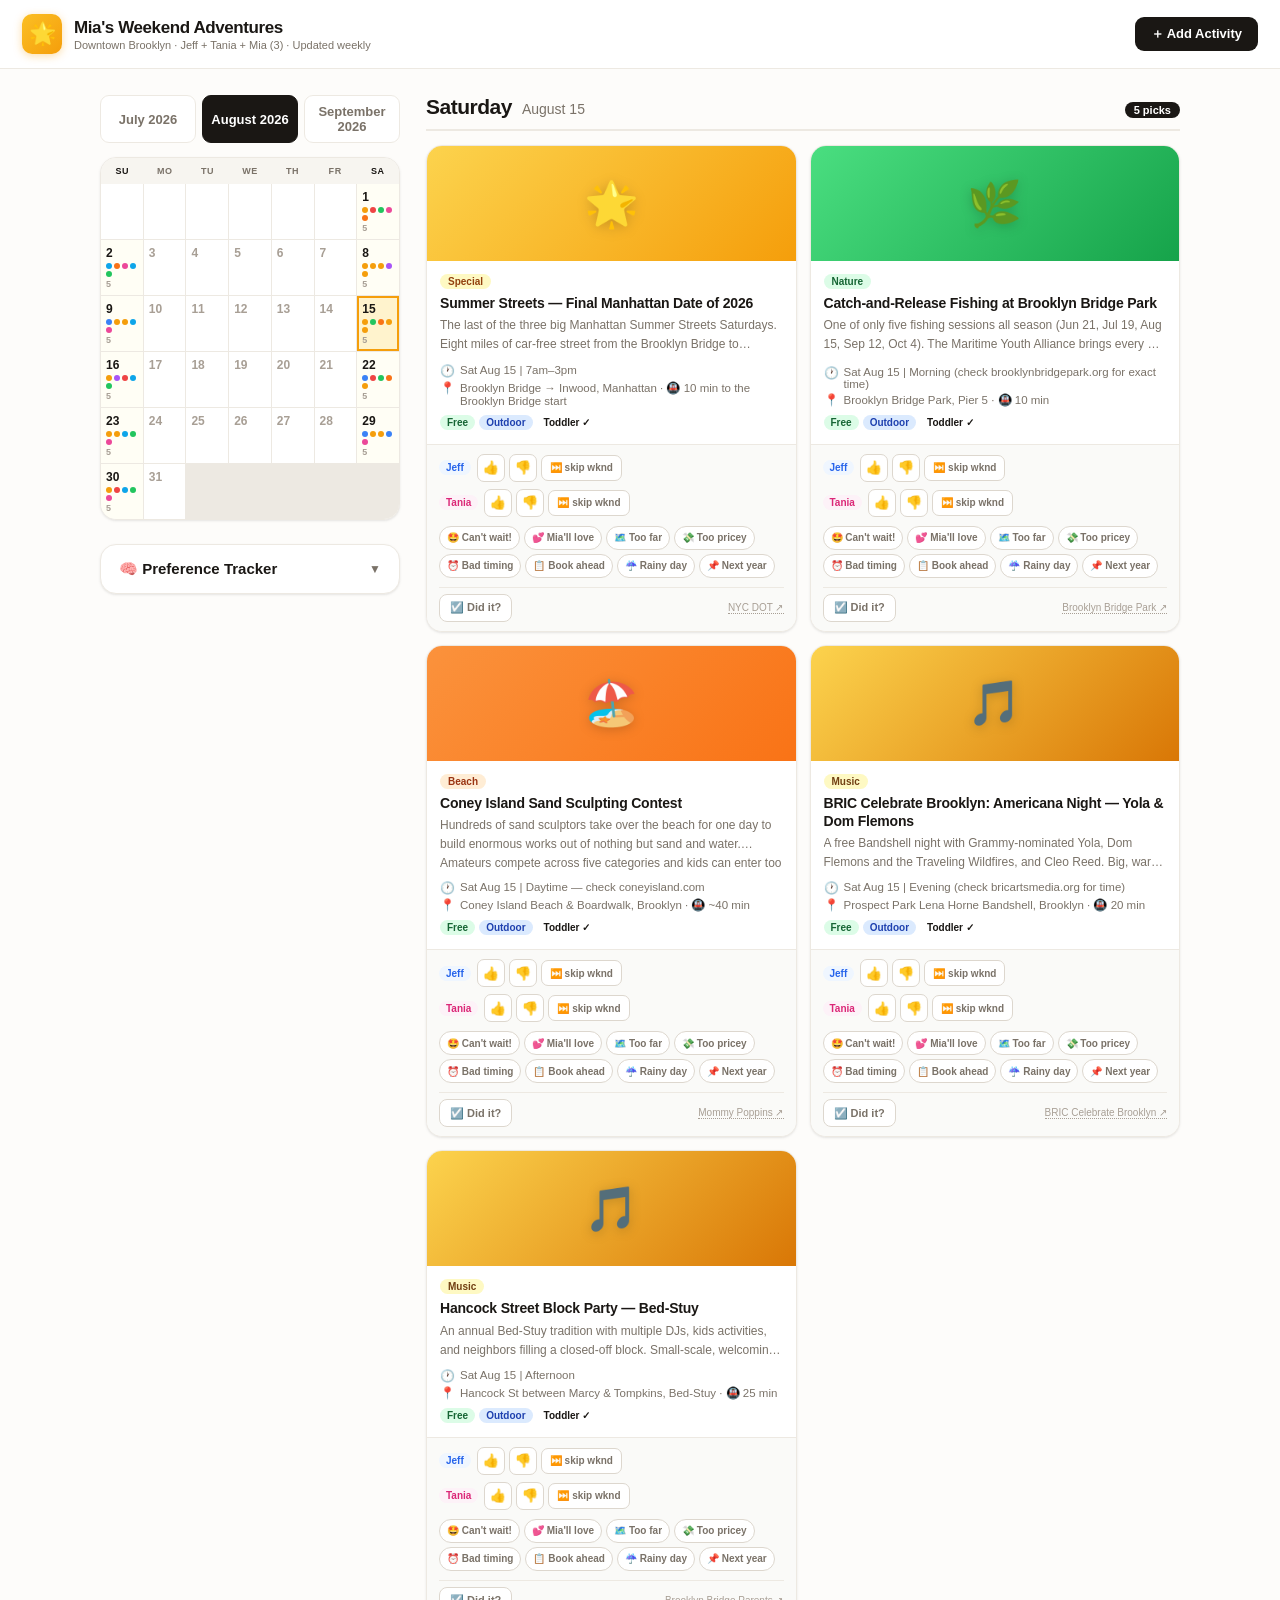
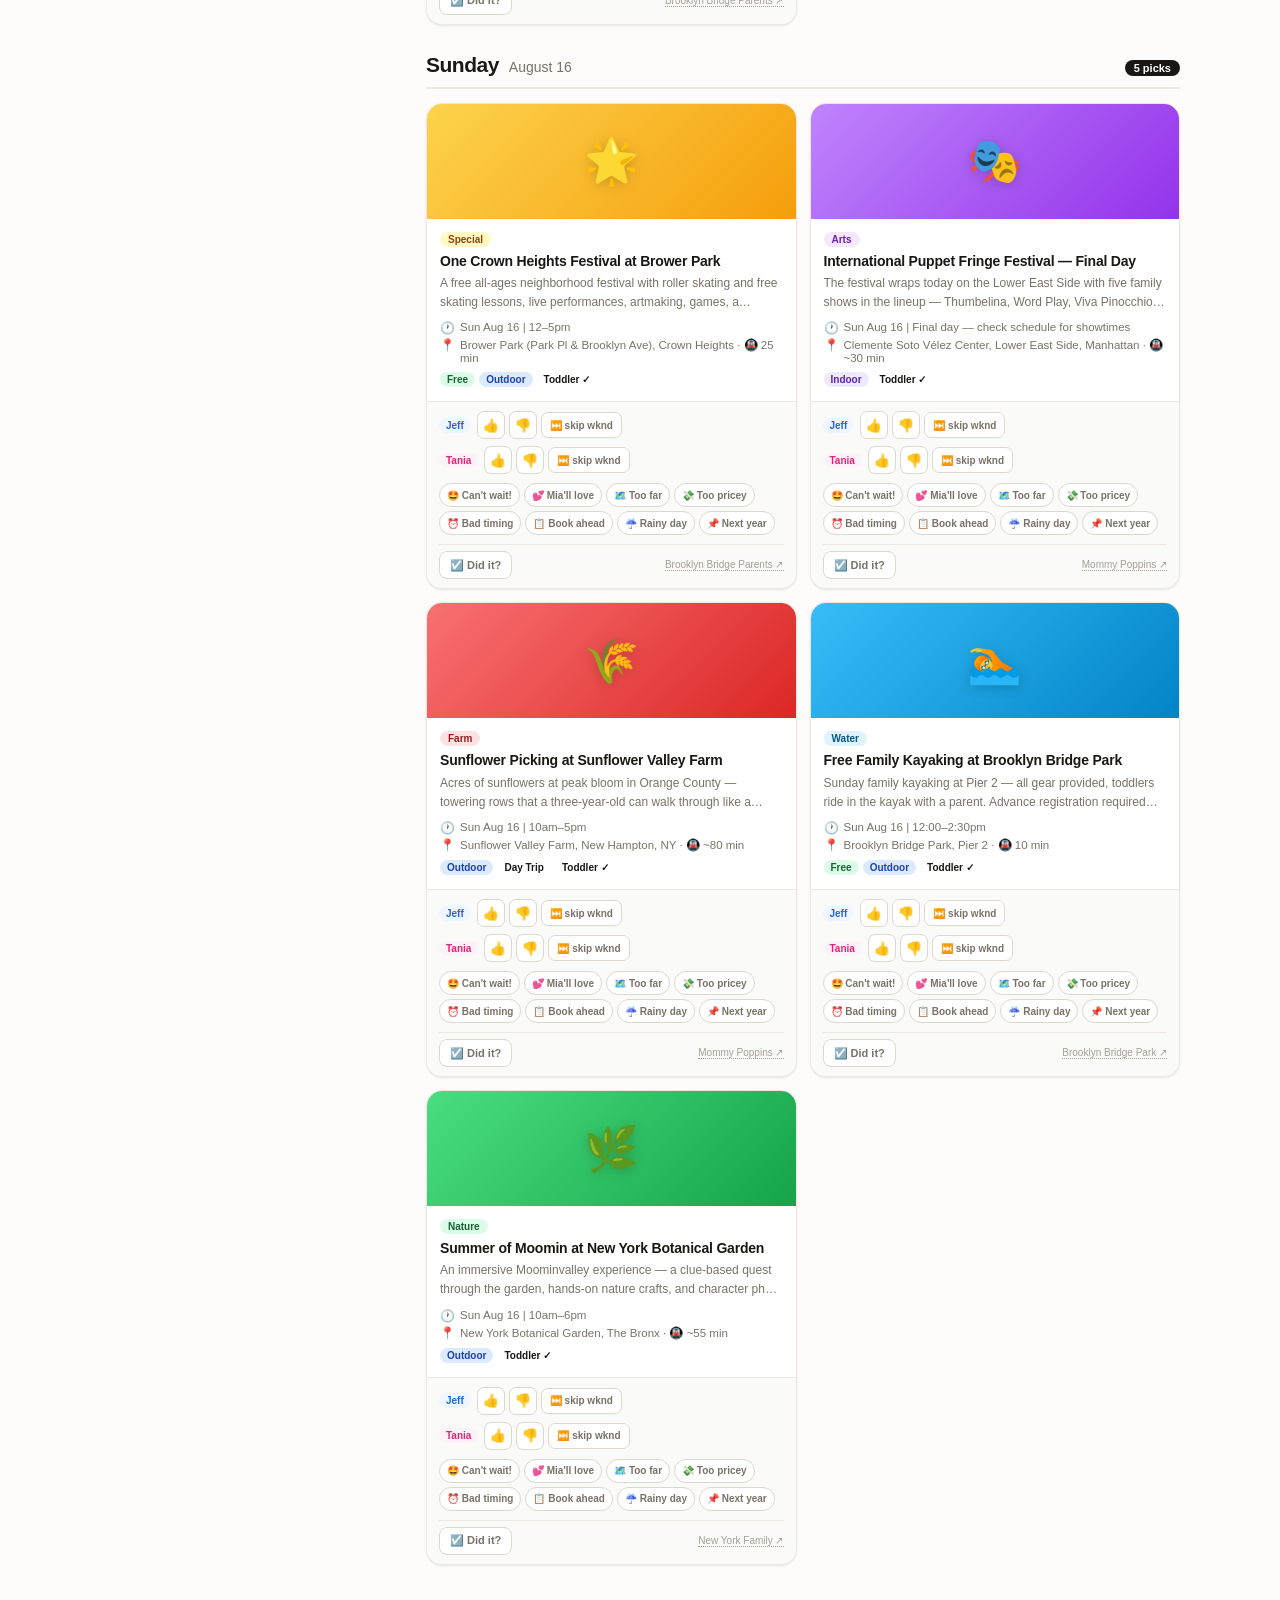
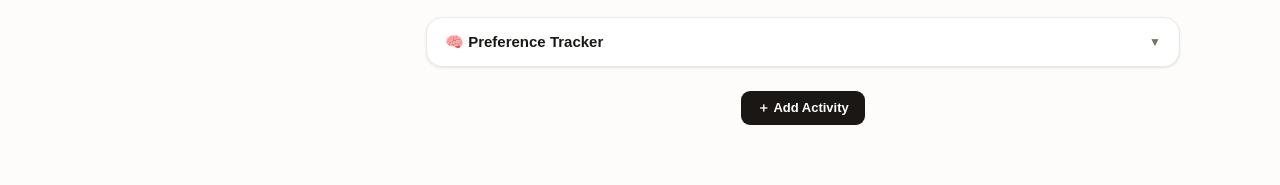
==== commit 4e5bbf79: "Weekly Mia activities update — add Sep 19/20 weekend, refresh Aug 15–Sep 13 picks" ====
--- a/index.html
+++ b/index.html
@@ -1,9 +1,8 @@
-<!DOCTYPE html>
-<script type="application/json" id="cowork-artifact-meta">
+<!DOCTYPE html><script type="application/json" id="cowork-artifact-meta">
 {
   "name": "Mia Weekend Adventures",
   "schemaVersion": 1,
-  "description": "Family activity planner for Jeff, Tania & Mia (3). Calendar view for July–September 2026 â€” click any weekend day to see that day's curated picks. Cards have gradient headers, Jeff + Tania voting (ðŸ‘/ðŸ‘Ž/â­ï¸ not this weekend), shared notes field, and a preference learning panel. Updated by weekly Saturday scan."
+  "description": "Family activity planner for Jeff, Tania & Mia (3). Calendar view for July–September 2026 — click any weekend day to see that day's curated picks. Cards have gradient headers, Jeff + Tania voting (👍/👎/⏭️ not this weekend), shared notes field, and a preference learning panel. Updated weekly by the weekend scan."
 }
 </script>
 <html lang="en">
@@ -42,8 +41,6 @@
 }
 *{box-sizing:border-box;margin:0;padding:0}
 body{font-family:-apple-system,BlinkMacSystemFont,'Segoe UI',Helvetica,Arial,sans-serif;background:var(--bg);color:var(--text);min-height:100vh}
-
-/* HEADER */
 .hdr{background:var(--surface);border-bottom:1px solid var(--border);padding:14px 22px;display:flex;align-items:center;justify-content:space-between;gap:16px;position:sticky;top:0;z-index:300}
 .hdr-brand{display:flex;align-items:center;gap:12px}
 .hdr-logo{width:40px;height:40px;background:linear-gradient(135deg,#FBBF24,#F59E0B);border-radius:10px;display:flex;align-items:center;justify-content:center;font-size:22px;box-shadow:0 2px 8px rgba(245,158,11,.35);flex-shrink:0}
@@ -51,12 +48,8 @@
 .hdr-sub{font-size:11px;color:var(--muted);margin-top:1px}
 .hdr-add{background:var(--text);color:#fff;border:none;border-radius:9px;padding:8px 16px;font-size:13px;font-weight:700;cursor:pointer;display:flex;align-items:center;gap:6px;transition:opacity .15s;white-space:nowrap;flex-shrink:0}
 .hdr-add:hover{opacity:.85}
-
-/* LAYOUT */
 .layout{max-width:1120px;margin:0 auto;padding:26px 20px 60px;display:grid;grid-template-columns:300px 1fr;gap:26px;align-items:start}
 @media(max-width:800px){.layout{grid-template-columns:1fr}.cal-section{position:static}}
-
-/* CALENDAR */
 .cal-section{position:sticky;top:74px;display:flex;flex-direction:column;gap:14px}
 .month-tabs{display:flex;gap:6px}
 .mtab{flex:1;padding:8px;border-radius:9px;border:1.5px solid var(--border);background:var(--surface);font-size:13px;font-weight:700;cursor:pointer;color:var(--muted);transition:all .15s;text-align:center}
@@ -77,8 +70,6 @@
 .cal-dot{width:6px;height:6px;border-radius:50%}
 .cal-cnt{font-size:9px;color:var(--muted2);font-weight:600}
 .cal-done-check{font-size:10px;margin-top:1px}
-
-/* ACTS SECTION */
 .acts-section{display:flex;flex-direction:column;gap:0}
 .no-sel{padding:48px 24px;text-align:center;background:var(--surface);border:1px solid var(--border);border-radius:var(--radius)}
 .no-sel .ns-e{font-size:44px;display:block;margin-bottom:12px}
@@ -90,14 +81,10 @@
 .day-date{font-size:14px;color:var(--muted);font-weight:500}
 .day-badge{margin-left:auto;font-size:11px;background:var(--text);color:#fff;padding:2px 9px;border-radius:20px;font-weight:700}
 .day-badge.done-badge{background:var(--done)}
-
-/* CARDS GRID */
 .cards-grid{display:grid;grid-template-columns:repeat(auto-fill,minmax(275px,1fr));gap:13px}
 .show-more-btn{margin-top:10px;padding:8px;border-radius:10px;border:1.5px dashed var(--border2);background:transparent;font-size:12px;font-weight:700;cursor:pointer;color:var(--muted);width:100%;transition:all .15s}
 .show-more-btn:hover{background:var(--surface);border-color:var(--muted)}
 .empty-day{padding:26px 20px;text-align:center;background:var(--surface);border:1.5px dashed var(--border2);border-radius:var(--radius);color:var(--muted);font-size:13px}
-
-/* CARD */
 .card{background:var(--surface);border-radius:var(--radius);border:1px solid var(--border);box-shadow:var(--sh1);overflow:hidden;transition:box-shadow .18s,transform .18s;cursor:pointer;display:flex;flex-direction:column;position:relative}
 .card:hover{box-shadow:var(--sh2);transform:translateY(-2px)}
 .card.skipped{border-color:#FCD34D;opacity:.9}
@@ -126,13 +113,10 @@
 .tag-indoor{background:#EDE9FE;color:#5B21B6}
 .tag-toddler-friendly{background:#FEF9C3;color:#713F12}
 .tag-daytrip{background:#FFEDD5;color:#9A3412}
-/* active reaction tags on card */
 .rtag-active{font-size:10px;padding:2px 7px;border-radius:20px;font-weight:700;display:inline-flex;align-items:center;gap:2px}
 .rtag-jeff{background:var(--jeff-bg);color:var(--jeff)}
 .rtag-tania{background:var(--tania-bg);color:var(--tania)}
 .rtag-both{background:var(--both-bg);color:var(--both)}
-
-/* CARD VOTES */
 .card-votes{border-top:1px solid var(--border);background:#FAFAF8;padding:9px 12px;display:flex;flex-direction:column;gap:7px}
 .voter-row{display:flex;align-items:center;gap:4px;flex-wrap:wrap}
 .vlbl{font-size:10px;font-weight:800;padding:2px 7px;border-radius:20px;white-space:nowrap;margin-right:2px}
@@ -146,22 +130,18 @@
 .skip-btn{height:26px;padding:0 8px;border-radius:7px;border:1.5px solid var(--border2);background:#fff;cursor:pointer;font-size:10px;font-weight:700;color:var(--muted);transition:all .12s;white-space:nowrap;flex-shrink:0}
 .skip-btn:hover{border-color:var(--skip);color:var(--skip)}
 .skip-btn.active{background:var(--skip-bg);border-color:var(--skip);color:var(--skip)}
-/* reaction tags row */
 .rtags-row{display:flex;align-items:center;gap:4px;flex-wrap:wrap;padding-top:2px}
 .rt-btn{height:24px;padding:0 7px;border-radius:20px;border:1.5px solid var(--border2);background:#fff;cursor:pointer;font-size:10px;font-weight:700;color:var(--muted);transition:all .12s;white-space:nowrap;display:inline-flex;align-items:center;gap:2px}
 .rt-btn:hover{border-color:var(--muted)}
 .rt-btn.j-on{background:var(--jeff-bg);border-color:var(--jeff);color:var(--jeff)}
 .rt-btn.t-on{background:var(--tania-bg);border-color:var(--tania);color:var(--tania)}
 .rt-btn.b-on{background:var(--both-bg);border-color:var(--both);color:var(--both)}
-/* bottom row */
 .card-btm{display:flex;align-items:center;gap:8px;padding-top:6px;border-top:1px solid var(--border);margin-top:2px}
 .did-it-btn{height:28px;padding:0 10px;border-radius:8px;border:1.5px solid var(--border2);background:#fff;cursor:pointer;font-size:11px;font-weight:700;color:var(--muted);transition:all .15s;white-space:nowrap;display:flex;align-items:center;gap:4px}
 .did-it-btn:hover{border-color:var(--done);color:var(--done)}
 .did-it-btn.went{background:var(--done-bg);border-color:var(--done);color:var(--done)}
 .src-lnk{margin-left:auto;font-size:10px;color:var(--muted2);text-decoration:none;border-bottom:1px dotted var(--muted2);white-space:nowrap}
 .src-lnk:hover{color:var(--text)}
-
-/* DETAIL SHEET */
 .sheet-bg{position:fixed;inset:0;background:rgba(0,0,0,.42);z-index:500;display:none;align-items:flex-end;justify-content:center}
 .sheet-bg.open{display:flex}
 .sheet{background:var(--surface);border-radius:22px 22px 0 0;width:100%;max-width:640px;max-height:90vh;overflow-y:auto;box-shadow:var(--sh3)}
@@ -180,10 +160,8 @@
 .sh-dl{font-size:10px;font-weight:700;color:var(--muted);text-transform:uppercase;letter-spacing:.06em;margin-bottom:2px}
 .sh-dv{font-size:14px;line-height:1.4}
 .sh-dv a{color:var(--jeff)}
-/* Sheet sections */
 .sh-sec{background:var(--bg);border-radius:14px;padding:15px;margin-bottom:12px}
 .sh-sec-t{font-size:10px;font-weight:800;color:var(--muted);text-transform:uppercase;letter-spacing:.07em;margin-bottom:12px}
-/* Sheet voter rows */
 .sh-vr{display:flex;align-items:flex-start;gap:8px;margin-bottom:12px;flex-wrap:wrap}
 .sh-vr:last-child{margin-bottom:0}
 .sh-vname{font-size:14px;font-weight:800;width:54px;flex-shrink:0;padding-top:5px}
@@ -194,27 +172,22 @@
 .sh-mbtn.up-a{background:var(--green-bg);border-color:var(--green)}
 .sh-mbtn.dn-a{background:var(--red-bg);border-color:var(--red)}
 .sh-mbtn.sk-a{background:var(--skip-bg);border-color:var(--skip)}
-/* tag palette */
 .tag-palette{display:flex;flex-wrap:wrap;gap:5px;margin-top:6px}
-.tp-btn{padding:5px 10px;border-radius:20px;border:1.5px solid var(--border2);background:var(--surface);cursor:pointer;font-size:12px;font-weight:700;transition:all .12px;display:flex;align-items:center;gap:4px;white-space:nowrap}
+.tp-btn{padding:5px 10px;border-radius:20px;border:1.5px solid var(--border2);background:var(--surface);cursor:pointer;font-size:12px;font-weight:700;transition:all .12s;display:flex;align-items:center;gap:4px;white-space:nowrap}
 .tp-btn:hover{border-color:var(--muted)}
 .tp-btn.j-on{background:var(--jeff-bg);border-color:var(--jeff);color:var(--jeff)}
 .tp-btn.t-on{background:var(--tania-bg);border-color:var(--tania);color:var(--tania)}
 .tp-btn.b-on{background:var(--both-bg);border-color:var(--both);color:var(--both)}
-/* Did it section */
 .sh-did-row{display:flex;align-items:center;gap:10px;flex-wrap:wrap}
 .sh-did-btn{padding:9px 18px;border-radius:10px;border:2px solid var(--border2);background:var(--surface);cursor:pointer;font-size:14px;font-weight:800;transition:all .15s;display:flex;align-items:center;gap:7px}
 .sh-did-btn:hover{border-color:var(--done);color:var(--done)}
 .sh-did-btn.went{background:var(--done-bg);border-color:var(--done);color:var(--done)}
 .sh-did-note{font-size:12px;color:var(--muted);line-height:1.5;flex:1}
-/* Notes */
 .notes-ta{width:100%;padding:10px 13px;border:1.5px solid var(--border2);border-radius:10px;font-size:13.5px;font-family:inherit;resize:vertical;min-height:80px;background:var(--surface);line-height:1.55}
 .notes-ta:focus{outline:none;border-color:var(--text)}
 .notes-ft{display:flex;align-items:center;gap:10px;margin-top:8px}
 .notes-save{padding:7px 18px;border-radius:8px;border:none;background:var(--text);color:#fff;font-size:13px;font-weight:700;cursor:pointer}
 .notes-hint{font-size:11px;color:var(--muted)}
-
-/* PREFERENCES */
 .prefs-card{background:var(--surface);border-radius:var(--radius);border:1px solid var(--border);box-shadow:var(--sh1);overflow:hidden;margin-top:10px}
 .prefs-hdr{padding:15px 18px;cursor:pointer;display:flex;align-items:center;justify-content:space-between;user-select:none}
 .prefs-hdr h2{font-size:15px;font-weight:800;display:flex;align-items:center;gap:8px}
@@ -236,8 +209,6 @@
 .pt-chip-t{background:var(--tania-bg);color:var(--tania)}
 .pt-chip-b{background:var(--both-bg);color:var(--both)}
 .prefs-insight{padding:12px 16px;background:#FFFBEB;border:1px solid #FDE68A;border-radius:10px;font-size:12.5px;color:#92400E;line-height:1.6}
-
-/* ADD MODAL */
 .modal-bg{position:fixed;inset:0;background:rgba(0,0,0,.45);z-index:600;display:none;align-items:center;justify-content:center;padding:20px}
 .modal-bg.open{display:flex}
 .modal{background:var(--surface);border-radius:18px;padding:26px;width:100%;max-width:500px;max-height:92vh;overflow-y:auto;box-shadow:var(--sh3)}
@@ -253,25 +224,21 @@
 .m-btns{display:flex;gap:10px;justify-content:flex-end;margin-top:20px}
 .btn-sec{padding:9px 18px;border-radius:9px;border:1.5px solid var(--border2);background:var(--surface);font-size:14px;cursor:pointer;font-weight:700}
 .btn-pri{padding:9px 20px;border-radius:9px;border:none;background:var(--text);color:#fff;font-size:14px;font-weight:700;cursor:pointer}
-
-/* TOAST */
 .toast{position:fixed;bottom:28px;right:28px;background:var(--text);color:#fff;padding:10px 18px;border-radius:12px;font-size:13px;font-weight:700;z-index:700;opacity:0;transition:opacity .25s;pointer-events:none;box-shadow:var(--sh2)}
 .toast.show{opacity:1}
 </style>
 </head>
 <body>
-
 <div class="hdr">
   <div class="hdr-brand">
-    <div class="hdr-logo">ðŸŒŸ</div>
+    <div class="hdr-logo">🌟</div>
     <div>
       <div class="hdr-title">Mia's Weekend Adventures</div>
-      <div class="hdr-sub">Downtown Brooklyn Â· Jeff + Tania + Mia (3) Â· Updated every Saturday</div>
+      <div class="hdr-sub">Downtown Brooklyn · Jeff + Tania + Mia (3) · Updated weekly</div>
     </div>
   </div>
-  <button class="hdr-add" onclick="openModal()">ï¼‹ Add Activity</button>
+  <button class="hdr-add" onclick="openModal()">＋ Add Activity</button>
 </div>
-
 <div class="layout">
   <div class="cal-section">
     <div class="month-tabs" id="monthTabs"></div>
@@ -285,36 +252,33 @@
     </div>
     <div class="prefs-card">
       <div class="prefs-hdr" onclick="togglePrefs()">
-        <h2>ðŸ§  Preference Tracker</h2>
-        <span class="prefs-chev" id="prefsChev">â–¼</span>
+        <h2>🧠 Preference Tracker</h2>
+        <span class="prefs-chev" id="prefsChev">▼</span>
       </div>
       <div class="prefs-body" id="prefsBody"></div>
     </div>
   </div>
-
   <div class="acts-section" id="actsSection">
     <div class="no-sel">
-      <span class="ns-e">ðŸ“…</span>
+      <span class="ns-e">📅</span>
       <h3>Pick a weekend on the calendar</h3>
       <p>Tap any highlighted Saturday or Sunday to see that day's picks for Mia's family.</p>
     </div>
   </div>
 </div>
-
 <div class="sheet-bg" id="sheetBg" onclick="bgClose(event)">
   <div class="sheet"><div class="sheet-drag-w"><div class="sheet-drag"></div></div><div id="sheetContent"></div></div>
 </div>
-
 <div class="modal-bg" id="modalBg">
   <div class="modal">
-    <h2>âž• Add an Activity</h2>
+    <h2>➕ Add an Activity</h2>
     <div class="fg"><label>Title</label><input id="mTitle" placeholder="Activity name"></div>
     <div class="fg"><label>Description</label><textarea id="mDesc" placeholder="Brief description..."></textarea></div>
     <div class="fg-row">
       <div class="fg"><label>Date</label><input id="mDate" type="date"></div>
-      <div class="fg"><label>Category</label><select id="mCat"><option value="sports">âš½ Sports</option><option value="nature">ðŸŒ¿ Nature</option><option value="arts">ðŸŽ­ Arts</option><option value="music">ðŸŽµ Music</option><option value="farm">ðŸŒ¾ Farm</option><option value="water">ðŸŠ Water</option><option value="beach">ðŸ–ï¸ Beach</option><option value="food">ðŸœ Food</option><option value="museum">ðŸ›ï¸ Museum</option><option value="special">ðŸŒŸ Special</option></select></div>
-    </div>
-    <div class="fg"><label>Timing</label><input id="mTiming" placeholder="e.g. 11amâ€“6pm"></div>
+      <div class="fg"><label>Category</label><select id="mCat"><option value="sports">⚽ Sports</option><option value="nature">🌿 Nature</option><option value="arts">🎭 Arts</option><option value="music">🎵 Music</option><option value="farm">🌾 Farm</option><option value="water">🏊 Water</option><option value="beach">🏖️ Beach</option><option value="food">🍜 Food</option><option value="museum">🏛️ Museum</option><option value="special">🌟 Special</option></select></div>
+    </div>
+    <div class="fg"><label>Timing</label><input id="mTiming" placeholder="e.g. 11am–6pm"></div>
     <div class="fg"><label>Location</label><input id="mLoc" placeholder="e.g. Coney Island, Brooklyn"></div>
     <div class="fg"><label>Distance from Downtown BK</label><input id="mDist" placeholder="e.g. 30 min"></div>
     <div class="fg"><label>Source URL (optional)</label><input id="mUrl" placeholder="https://..."></div>
@@ -330,49 +294,41 @@
     <div class="m-btns"><button class="btn-sec" onclick="closeModal()">Cancel</button><button class="btn-pri" onclick="saveActivity()">Add</button></div>
   </div>
 </div>
-
 <div class="toast" id="toast"></div>
-
 <script>
-// â”€â”€ CATEGORY CONFIG â”€â”€â”€â”€â”€â”€â”€â”€â”€â”€â”€â”€â”€â”€â”€â”€â”€â”€â”€â”€â”€â”€â”€â”€â”€â”€â”€â”€â”€â”€â”€â”€â”€â”€â”€â”€â”€â”€â”€â”€â”€â”€â”€â”€â”€â”€â”€â”€â”€â”€â”€â”€â”€â”€â”€â”€â”€â”€
 const CAT={
-  sports: {e:'âš½',g:'linear-gradient(135deg,#60A5FA,#2563EB)',p:'#DBEAFE',pt:'#1E40AF',d:'#3B82F6',n:'Sports'},
-  nature: {e:'ðŸŒ¿',g:'linear-gradient(135deg,#4ADE80,#16A34A)',p:'#DCFCE7',pt:'#166534',d:'#22C55E',n:'Nature'},
-  arts:   {e:'ðŸŽ­',g:'linear-gradient(135deg,#C084FC,#9333EA)',p:'#F3E8FF',pt:'#6B21A8',d:'#A855F7',n:'Arts'},
-  music:  {e:'ðŸŽµ',g:'linear-gradient(135deg,#FCD34D,#D97706)',p:'#FEF9C3',pt:'#713F12',d:'#F59E0B',n:'Music'},
-  farm:   {e:'ðŸŒ¾',g:'linear-gradient(135deg,#F87171,#DC2626)',p:'#FEE2E2',pt:'#991B1B',d:'#EF4444',n:'Farm'},
-  water:  {e:'ðŸŠ',g:'linear-gradient(135deg,#38BDF8,#0284C7)',p:'#E0F2FE',pt:'#075985',d:'#0EA5E9',n:'Water'},
-  beach:  {e:'ðŸ–ï¸',g:'linear-gradient(135deg,#FB923C,#F97316)',p:'#FFEDD5',pt:'#9A3412',d:'#F97316',n:'Beach'},
-  food:   {e:'ðŸœ',g:'linear-gradient(135deg,#F9A8D4,#EC4899)',p:'#FDF2F8',pt:'#9D174D',d:'#EC4899',n:'Food'},
-  museum: {e:'ðŸ›ï¸',g:'linear-gradient(135deg,#A78BFA,#7C3AED)',p:'#F5F3FF',pt:'#5B21B6',d:'#7C3AED',n:'Museum'},
-  special:{e:'ðŸŒŸ',g:'linear-gradient(135deg,#FCD34D,#F59E0B)',p:'#FEF9C3',pt:'#92400E',d:'#F59E0B',n:'Special'},
+  sports: {e:'⚽',g:'linear-gradient(135deg,#60A5FA,#2563EB)',p:'#DBEAFE',pt:'#1E40AF',d:'#3B82F6',n:'Sports'},
+  nature: {e:'🌿',g:'linear-gradient(135deg,#4ADE80,#16A34A)',p:'#DCFCE7',pt:'#166534',d:'#22C55E',n:'Nature'},
+  arts:   {e:'🎭',g:'linear-gradient(135deg,#C084FC,#9333EA)',p:'#F3E8FF',pt:'#6B21A8',d:'#A855F7',n:'Arts'},
+  music:  {e:'🎵',g:'linear-gradient(135deg,#FCD34D,#D97706)',p:'#FEF9C3',pt:'#713F12',d:'#F59E0B',n:'Music'},
+  farm:   {e:'🌾',g:'linear-gradient(135deg,#F87171,#DC2626)',p:'#FEE2E2',pt:'#991B1B',d:'#EF4444',n:'Farm'},
+  water:  {e:'🏊',g:'linear-gradient(135deg,#38BDF8,#0284C7)',p:'#E0F2FE',pt:'#075985',d:'#0EA5E9',n:'Water'},
+  beach:  {e:'🏖️',g:'linear-gradient(135deg,#FB923C,#F97316)',p:'#FFEDD5',pt:'#9A3412',d:'#F97316',n:'Beach'},
+  food:   {e:'🍜',g:'linear-gradient(135deg,#F9A8D4,#EC4899)',p:'#FDF2F8',pt:'#9D174D',d:'#EC4899',n:'Food'},
+  museum: {e:'🏛️',g:'linear-gradient(135deg,#A78BFA,#7C3AED)',p:'#F5F3FF',pt:'#5B21B6',d:'#7C3AED',n:'Museum'},
+  special:{e:'🌟',g:'linear-gradient(135deg,#FCD34D,#F59E0B)',p:'#FEF9C3',pt:'#92400E',d:'#F59E0B',n:'Special'},
 };
 function c(k){return CAT[k]||CAT.special}
-
-// â”€â”€ REACTION TAGS â”€â”€â”€â”€â”€â”€â”€â”€â”€â”€â”€â”€â”€â”€â”€â”€â”€â”€â”€â”€â”€â”€â”€â”€â”€â”€â”€â”€â”€â”€â”€â”€â”€â”€â”€â”€â”€â”€â”€â”€â”€â”€â”€â”€â”€â”€â”€â”€â”€â”€â”€â”€â”€â”€â”€â”€â”€â”€â”€â”€
 const RTAGS=[
-  {k:'excited',  e:'ðŸ¤©',l:"Can't wait!"},
-  {k:'mia-fave', e:'ðŸ’•',l:"Mia'll love"},
-  {k:'too-far',  e:'ðŸ—ºï¸',l:'Too far'},
-  {k:'pricey',   e:'ðŸ’¸',l:'Too pricey'},
-  {k:'timing',   e:'â°',l:'Bad timing'},
-  {k:'book-ahead',e:'ðŸ“‹',l:'Book ahead'},
-  {k:'rainy',    e:'â˜”',l:'Rainy day'},
-  {k:'next-year',e:'ðŸ“Œ',l:'Next year'},
+  {k:'excited',  e:'🤩',l:"Can't wait!"},
+  {k:'mia-fave', e:'💕',l:"Mia'll love"},
+  {k:'too-far',  e:'🗺️',l:'Too far'},
+  {k:'pricey',   e:'💸',l:'Too pricey'},
+  {k:'timing',   e:'⏰',l:'Bad timing'},
+  {k:'book-ahead',e:'📋',l:'Book ahead'},
+  {k:'rainy',    e:'☔',l:'Rainy day'},
+  {k:'next-year',e:'📌',l:'Next year'},
 ];
-
-// â”€â”€ CALENDAR CONFIG â”€â”€â”€â”€â”€â”€â”€â”€â”€â”€â”€â”€â”€â”€â”€â”€â”€â”€â”€â”€â”€â”€â”€â”€â”€â”€â”€â”€â”€â”€â”€â”€â”€â”€â”€â”€â”€â”€â”€â”€â”€â”€â”€â”€â”€â”€â”€â”€â”€â”€â”€â”€â”€â”€â”€â”€â”€â”€
 const MONTHS=[
   {name:'July 2026',short:'July',year:2026,month:6},
   {name:'August 2026',short:'Aug',year:2026,month:7},
+  {name:'September 2026',short:'Sep',year:2026,month:8},
 ];
 const WKND_DATES=[
-  '2026-07-04','2026-07-05',
-  '2026-07-11','2026-07-12',
-  '2026-07-18','2026-07-19',
-  '2026-07-25','2026-07-26',
-  '2026-08-01','2026-08-02',
-  '2026-08-08','2026-08-09',
+  '2026-07-04','2026-07-05','2026-07-11','2026-07-12','2026-07-18','2026-07-19',
+  '2026-07-25','2026-07-26','2026-08-01','2026-08-02','2026-08-08','2026-08-09',
+  '2026-08-15','2026-08-16','2026-08-22','2026-08-23','2026-08-29','2026-08-30',
+  '2026-09-05','2026-09-06','2026-09-12','2026-09-13','2026-09-19','2026-09-20',
 ];
 const PAIR={
   '2026-07-04':'2026-07-05','2026-07-05':'2026-07-04',
@@ -381,142 +337,154 @@
   '2026-07-25':'2026-07-26','2026-07-26':'2026-07-25',
   '2026-08-01':'2026-08-02','2026-08-02':'2026-08-01',
   '2026-08-08':'2026-08-09','2026-08-09':'2026-08-08',
+  '2026-08-15':'2026-08-16','2026-08-16':'2026-08-15',
+  '2026-08-22':'2026-08-23','2026-08-23':'2026-08-22',
+  '2026-08-29':'2026-08-30','2026-08-30':'2026-08-29',
+  '2026-09-05':'2026-09-06','2026-09-06':'2026-09-05',
+  '2026-09-12':'2026-09-13','2026-09-13':'2026-09-12',
+  '2026-09-19':'2026-09-20','2026-09-20':'2026-09-19',
 };
-
-// â”€â”€ ACTIVITIES â”€â”€â”€â”€â”€â”€â”€â”€â”€â”€â”€â”€â”€â”€â”€â”€â”€â”€â”€â”€â”€â”€â”€â”€â”€â”€â”€â”€â”€â”€â”€â”€â”€â”€â”€â”€â”€â”€â”€â”€â”€â”€â”€â”€â”€â”€â”€â”€â”€â”€â”€â”€â”€â”€â”€â”€â”€â”€â”€â”€â”€â”€â”€
 let ACTIVITIES=[
-  // â”€â”€ JUL 4 SAT â”€â”€â”€â”€â”€â”€â”€â”€â”€â”€â”€â”€â”€â”€â”€â”€â”€â”€â”€â”€â”€â”€â”€â”€â”€â”€â”€â”€â”€â”€â”€â”€â”€â”€â”€â”€â”€â”€â”€â”€â”€â”€â”€â”€â”€â”€â”€â”€â”€â”€â”€â”€â”€â”€â”€â”€â”€â”€
-  {id:'a039',title:'4th of July Fireworks â€” Brooklyn Heights Promenade',desc:'The best spot for Macy\'s fireworks over the East River â€” incredible views without Manhattan crowds. Set up a picnic spot at Pier 1 by 6pm.',timing:'Sat Jul 4 | Fireworks ~9:25pm',location:'Brooklyn Heights Promenade / BB Park Pier 1',distance:'15 min',source:'NYC Parks',sourceUrl:'https://www.nycgovparks.org/',imageUrl:'',day:'2026-07-04',category:'special',tags:['free','outdoor','toddler-friendly']},
-  {id:'a040',title:'Governors Island â€” July 4th',desc:'Car-free island for a July 4th afternoon. The Yard adventure playground, food vendors, art, and stunning harbor views. Free ferry from Pier 6.',timing:'Sat Jul 4 | Opens 7am',location:'Governors Island â€” ferry from Pier 6 or Red Hook',distance:'20 min',source:'Governors Island',sourceUrl:'https://www.govisland.com/',imageUrl:'',day:'2026-07-04',category:'nature',tags:['free','outdoor','toddler-friendly']},
-  {id:'a041',title:'July 4th at Prospect Park',desc:'All-day family festivities with outdoor concerts, lawn games, and classic holiday BBQ energy. Low-key and perfect for toddlers â€” bring a blanket and snacks.',timing:'Sat Jul 4 | All day',location:'Prospect Park, Brooklyn',distance:'20 min',source:'Prospect Park Alliance',sourceUrl:'https://www.prospectpark.org/',imageUrl:'',day:'2026-07-04',category:'special',tags:['free','outdoor','toddler-friendly']},
-  {id:'a042',title:'World Cup Fan Zone â€” Semifinals!',desc:'World Cup Semifinals â€” the tournament\'s biggest non-final games. Massive crowd energy at the Fan Zone.',timing:'Jul 4 | Match times vary',location:'Brooklyn Bridge Park, Roebling Plaza',distance:'10 min',source:'Brooklyn Bridge Parents',sourceUrl:'https://brooklynbridgeparents.com/',imageUrl:'',day:'2026-07-04',category:'sports',tags:['free','outdoor','toddler-friendly']},
-  {id:'a043',title:'Smorgasburg Williamsburg',desc:'Holiday edition food market. A festive Independence Day morning ritual before the afternoon celebrations.',timing:'Sat Jul 4 | 11amâ€“6pm',location:'Marsha P. Johnson State Park, Williamsburg',distance:'20 min',source:'Smorgasburg',sourceUrl:'https://www.smorgasburg.com/',imageUrl:'',day:'2026-07-04',category:'food',tags:['outdoor','toddler-friendly']},
-  // â”€â”€ JUL 5 SUN â”€â”€â”€â”€â”€â”€â”€â”€â”€â”€â”€â”€â”€â”€â”€â”€â”€â”€â”€â”€â”€â”€â”€â”€â”€â”€â”€â”€â”€â”€â”€â”€â”€â”€â”€â”€â”€â”€â”€â”€â”€â”€â”€â”€â”€â”€â”€â”€â”€â”€â”€â”€â”€â”€â”€â”€â”€â”€
-  {id:'a044',title:'Coney Island â€” Luna Park, Beach & NY Aquarium',desc:'The ultimate NYC summer day trip. Ride the Wonder Wheel and kiddie rides at Luna Park, walk the beach and boardwalk, get a hot dog from Nathan\'s. The NY Aquarium\'s PlayQuarium and shark tank are huge with toddlers.',timing:'Sun Jul 5 | All day (check hours)',location:'Coney Island, Brooklyn',distance:'~40 min by subway',source:'Mommy Poppins',sourceUrl:'https://mommypoppins.com/kids/coney-island-with-kids-a-brand-new-roller-coaster-the-mermaid-parade-other-family-fun',imageUrl:'',day:'2026-07-05',category:'beach',tags:['outdoor','toddler-friendly']},
-  {id:'a045',title:'NYC Public Pools â€” Cool Off After July 4th',desc:'Post-fireworks recovery day at the pool. Great for toddlers in the July heat.',timing:'Sun Jul 5 | Opens 11am',location:'Red Hook Pool, Brooklyn',distance:'20 min',source:'NYC Parks',sourceUrl:'https://www.nycgovparks.org/',imageUrl:'',day:'2026-07-05',category:'water',tags:['free','outdoor','toddler-friendly']},
-  {id:'a046',title:'SummerStage at Central Park',desc:'Free outdoor concerts at Central Park\'s Rumsey Playfield. World-class acts, iconic NYC setting. Check the July 5th lineup.',timing:'Sun Jul 5 | Times vary',location:'Central Park SummerStage, Manhattan',distance:'~45 min',source:'City Parks Foundation',sourceUrl:'https://www.cityparksfoundation.org/summerstage/',imageUrl:'',day:'2026-07-05',category:'music',tags:['free','outdoor','toddler-friendly']},
-  {id:'a047',title:'Brooklyn Museum â€” Free Family Visit',desc:'General admission is free for visitors under 19. The Brooklyn Museum is one of the great art museums in the US â€” exhibits constantly change. Sundays have extra family programming.',timing:'Sun Jul 5 | 11amâ€“6pm',location:'Brooklyn Museum, Eastern Pkwy',distance:'20 min',source:'Brooklyn Museum',sourceUrl:'https://www.brooklynmuseum.org/visitors/families-kids',imageUrl:'',day:'2026-07-05',category:'museum',tags:['indoor','toddler-friendly']},
-  {id:'a048',title:'Smorgasburg Prospect Park',desc:'Sunday food market in the park â€” festive July 4th weekend energy. Grab food, find a patch of grass, relax.',timing:'Sun Jul 5 | 11amâ€“6pm',location:'Breeze Hill, Prospect Park',distance:'20 min',source:'Smorgasburg',sourceUrl:'https://www.smorgasburg.com/',imageUrl:'',day:'2026-07-05',category:'food',tags:['outdoor','toddler-friendly']},
-  {id:'a049',title:'World Cup Fan Zone â€” Final Build-Up',desc:'Second-to-last week as the World Cup heads toward the Final. Big energy, big games.',timing:'Jul 5 | Match times vary',location:'Brooklyn Bridge Park, Roebling Plaza',distance:'10 min',source:'Brooklyn Bridge Parents',sourceUrl:'https://brooklynbridgeparents.com/',imageUrl:'',day:'2026-07-05',category:'sports',tags:['free','outdoor']},
-  // â”€â”€ JUL 11 SAT â”€â”€â”€â”€â”€â”€â”€â”€â”€â”€â”€â”€â”€â”€â”€â”€â”€â”€â”€â”€â”€â”€â”€â”€â”€â”€â”€â”€â”€â”€â”€â”€â”€â”€â”€â”€â”€â”€â”€â”€â”€â”€â”€â”€â”€â”€â”€â”€â”€â”€â”€â”€â”€â”€â”€â”€â”€
-  {id:'a050',title:'BBG Summer First Discoveries',desc:'Summer drop-in program for early learners (up to age 4) on select weekdays at the Brooklyn Botanic Garden. Explore meadow, woodland, and marsh habitats through hands-on play. Note: main sessions are Wed & Fri; check bbg.org for weekend availability.',timing:'Wed & Fri Jul 8â€“Aug 14 | 10:30amâ€“12:30pm (check for weekend sessions)',location:'Brooklyn Botanic Garden',distance:'20 min',source:'Brooklyn Botanic Garden',sourceUrl:'https://www.bbg.org/learn/kids_and_families',imageUrl:'',day:'2026-07-11',category:'nature',tags:['outdoor','toddler-friendly']},
-  {id:'a051',title:'Smorgasburg Williamsburg',desc:'74 vendors, 22 new this year â€” the Saturday food market ritual. Great for trying new cuisines with Mia.',timing:'Sat Jul 11 | 11amâ€“6pm',location:'Marsha P. Johnson State Park, Williamsburg',distance:'20 min',source:'Smorgasburg',sourceUrl:'https://www.smorgasburg.com/',imageUrl:'',day:'2026-07-11',category:'food',tags:['outdoor','toddler-friendly']},
-  {id:'a052',title:'Rockaway Beach with Splash Pad',desc:'Mid-July peak beach day. The 30th Street splash pad is perfect for Mia â€” water guns, sprinklers, sensory-safe features. Boardwalk snacks, real ocean waves.',timing:'Sat Jul 11 | All day',location:'Rockaway Beach, Queens (30th St)',distance:'~45 min',source:'Mommy Poppins',sourceUrl:'https://mommypoppins.com/best-things-to-do-rockaway-beach-kids-itinerary',imageUrl:'',day:'2026-07-11',category:'beach',tags:['free','outdoor','toddler-friendly']},
-  {id:'a053',title:'Blueberry Picking at Fishkill Farms',desc:'Peak blueberry season in the Hudson Valley. Organic pick-your-own â€” combine with a farm lunch and river swim on the way back.',timing:'Sat Jul 11 | Opens 9am',location:'Fishkill Farms, Dutchess County, NY',distance:'~90 min',source:'Mommy Poppins',sourceUrl:'https://mommypoppins.com/',imageUrl:'',day:'2026-07-11',category:'farm',tags:['outdoor','daytrip','toddler-friendly']},
-  {id:'a054',title:'BRIC Celebrate Brooklyn! â€” Community Joy Day',desc:'BRIC brings Community Joy Day to the Bandshell with Saint James Joy, Pahua, and Puppetmobile. The Puppetmobile is especially great for toddlers â€” giant puppets, music, and spectacle.',timing:'Sat Jul 11 | Check bricartsmedia.org for time',location:'Prospect Park Lena Horne Bandshell, Brooklyn',distance:'20 min',source:'BRIC Celebrate Brooklyn',sourceUrl:'https://bricartsmedia.org/celebrate-brooklyn/',imageUrl:'',day:'2026-07-11',category:'music',tags:['free','outdoor','toddler-friendly']},
-  {id:'a055',title:'Governors Island',desc:'The Yard adventure playground + food vendors + art + harbor views. Every 3rd Saturday has special arts programming.',timing:'Sat Jul 11 | Opens 7am',location:'Governors Island â€” ferry from Pier 6 or Red Hook',distance:'20 min',source:'Governors Island',sourceUrl:'https://www.govisland.com/',imageUrl:'',day:'2026-07-11',category:'nature',tags:['free','outdoor','toddler-friendly']},
-  // â”€â”€ JUL 12 SUN â”€â”€â”€â”€â”€â”€â”€â”€â”€â”€â”€â”€â”€â”€â”€â”€â”€â”€â”€â”€â”€â”€â”€â”€â”€â”€â”€â”€â”€â”€â”€â”€â”€â”€â”€â”€â”€â”€â”€â”€â”€â”€â”€â”€â”€â”€â”€â”€â”€â”€â”€â”€â”€â”€â”€â”€â”€
-  {id:'a056',title:'BBG â€” Brooklyn Botanic Garden Visit',desc:'A summer Sunday at the Brooklyn Botanic Garden â€” the Discovery Garden lets Mia dig, plant, and explore sensory stations. Beautiful in July.',timing:'Sun Jul 12 | Opens 10am',location:'Brooklyn Botanic Garden',distance:'20 min',source:'Brooklyn Botanic Garden',sourceUrl:'https://www.bbg.org/learn/kids_and_families',imageUrl:'',day:'2026-07-12',category:'nature',tags:['outdoor','toddler-friendly']},
-  {id:'a057',title:'Summer at the Terminal: Latin Flavors & Culture',desc:'Waterfront celebration of Latin culture at Brooklyn Army Terminal â€” live music, dance performances, amazing food, and family-friendly programming. Free event in Sunset Park.',timing:'Sun Jul 12 | 1â€“7pm',location:'Brooklyn Army Terminal, Sunset Park',distance:'25 min',source:'Brooklyn Bridge Parents',sourceUrl:'https://brooklynbridgeparents.com/',imageUrl:'',day:'2026-07-12',category:'music',tags:['free','outdoor','toddler-friendly']},
-  {id:'a058',title:'AMNH â€” Discovery Room & DinoTerrace',desc:'American Museum of Natural History â€” the Discovery Room lets toddlers touch, play, and sort through exhibits. The outdoor DinoTerrace is open summer weekends.',timing:'Sun Jul 12 | 10amâ€“5:30pm',location:'American Museum of Natural History, Upper West Side',distance:'~45 min',source:'Mommy Poppins',sourceUrl:'https://www.amnh.org/learn-teach/children-and-families',imageUrl:'',day:'2026-07-12',category:'museum',tags:['indoor','toddler-friendly']},
-  {id:'a059',title:'Smorgasburg Prospect Park',desc:'Sunday food market in the park. Great with the Latin culture event at Brooklyn Army Terminal â€” do one before the other.',timing:'Sun Jul 12 | 11amâ€“6pm',location:'Breeze Hill, Prospect Park',distance:'20 min',source:'Smorgasburg',sourceUrl:'https://www.smorgasburg.com/',imageUrl:'',day:'2026-07-12',category:'food',tags:['outdoor','toddler-friendly']},
-  {id:'a060',title:'NYC Public Pools',desc:'Beat the July heat. Toddler sections at Red Hook or Sunset Park pools.',timing:'Sun Jul 12 | Opens 11am',location:'Brooklyn neighborhood pools',distance:'15â€“25 min',source:'NYC Parks',sourceUrl:'https://www.nycgovparks.org/',imageUrl:'',day:'2026-07-12',category:'water',tags:['free','outdoor','toddler-friendly']},
-  {id:'a061',title:'Coney Island â€” Beach Day',desc:'Hit the Coney Island beach, boardwalk, Nathan\'s hot dogs, and the Wonder Wheel. A classic NYC summer Sunday that Mia will remember.',timing:'Sun Jul 12 | All day',location:'Coney Island, Brooklyn',distance:'~40 min',source:'Mommy Poppins',sourceUrl:'https://mommypoppins.com/kids/coney-island-with-kids-a-brand-new-roller-coaster-the-mermaid-parade-other-family-fun',imageUrl:'',day:'2026-07-12',category:'beach',tags:['outdoor','toddler-friendly']},
-  // â”€â”€ JUL 18 SAT â”€â”€â”€â”€â”€â”€â”€â”€â”€â”€â”€â”€â”€â”€â”€â”€â”€â”€â”€â”€â”€â”€â”€â”€â”€â”€â”€â”€â”€â”€â”€â”€â”€â”€â”€â”€â”€â”€â”€â”€â”€â”€â”€â”€â”€â”€â”€â”€â”€â”€â”€â”€â”€â”€â”€â”€â”€
-  {id:'a062',title:'Brooklyn Botanic Garden â€” Summer Visit',desc:'A beautiful summer Saturday morning at the BBG. The Children\'s Discovery Garden has hands-on seasonal nature activities. Summer blooms make the garden gorgeous.',timing:'Sat Jul 18 | Opens 10am',location:'Brooklyn Botanic Garden',distance:'20 min',source:'Brooklyn Botanic Garden',sourceUrl:'https://www.bbg.org/learn/kids_and_families',imageUrl:'',day:'2026-07-18',category:'nature',tags:['outdoor','toddler-friendly']},
-  {id:'a063',title:'Gotham FC vs Seattle Reign FC',desc:'Watch the reigning NWSL champions at home â€” Sports Illustrated Stadium in Jersey City is a manageable, fun venue with great sightlines. Noon kickoff means no late night. Amazing women\'s soccer in an electric atmosphere.',timing:'Sat Jul 18 | 12:00pm ET',location:'Sports Illustrated Stadium, Jersey City, NJ',distance:'~35 min',source:'Gotham FC',sourceUrl:'https://www.gothamfc.com/schedule',imageUrl:'',day:'2026-07-18',category:'sports',tags:['outdoor','toddler-friendly']},
-  {id:'a064',title:'Rockaway Beach with Splash Pad',desc:'Peak mid-July beach day. The 30th Street splash pad is Mia\'s dream â€” water guns, circular pipes, sensory-safe features. Finish with boardwalk food.',timing:'Sat Jul 18 | All day',location:'Rockaway Beach, Queens (30th St)',distance:'~45 min',source:'Mommy Poppins',sourceUrl:'https://mommypoppins.com/best-things-to-do-rockaway-beach-kids-itinerary',imageUrl:'',day:'2026-07-18',category:'beach',tags:['free','outdoor','toddler-friendly']},
-  {id:'a065',title:'Governors Island',desc:'Car-free summer island with The Yard playground, food vendors, and art. Every 3rd Saturday is special arts day.',timing:'Sat Jul 18 | Opens 7am',location:'Governors Island â€” ferry from Pier 6 or Red Hook',distance:'20 min',source:'Governors Island',sourceUrl:'https://www.govisland.com/',imageUrl:'',day:'2026-07-18',category:'nature',tags:['free','outdoor','toddler-friendly']},
-  {id:'a066',title:'Blueberry Picking at Fishkill Farms',desc:'Peak mid-July blueberry season. The farm is stunning â€” combine with a swim at a swimming hole on the drive back.',timing:'Sat Jul 18 | Opens 9am',location:'Fishkill Farms, Dutchess County, NY',distance:'~90 min',source:'Mommy Poppins',sourceUrl:'https://mommypoppins.com/',imageUrl:'',day:'2026-07-18',category:'farm',tags:['outdoor','daytrip','toddler-friendly']},
-  {id:'a067',title:'BRIC Celebrate Brooklyn! â€” Royel Otis',desc:'Ticketed benefit show featuring rising Australian indie pop duo Royel Otis â€” a more grown-up night out if you can get a sitter, or a fun early evening with Mia on the lawn before the show.',timing:'Sat Jul 18 | Evening (check bricartsmedia.org)',location:'Prospect Park Lena Horne Bandshell, Brooklyn',distance:'20 min',source:'BRIC Celebrate Brooklyn',sourceUrl:'https://bricartsmedia.org/celebrate-brooklyn/',imageUrl:'',day:'2026-07-18',category:'music',tags:['outdoor']},
-  // â”€â”€ JUL 19 SUN â”€â”€â”€â”€â”€â”€â”€â”€â”€â”€â”€â”€â”€â”€â”€â”€â”€â”€â”€â”€â”€â”€â”€â”€â”€â”€â”€â”€â”€â”€â”€â”€â”€â”€â”€â”€â”€â”€â”€â”€â”€â”€â”€â”€â”€â”€â”€â”€â”€â”€â”€â”€â”€â”€â”€â”€â”€
-  {id:'a068',title:'Brooklyn Botanic Garden â€” Sunday Visit',desc:'A relaxed Sunday morning at the BBG. The Discovery Garden is perfect for Mia â€” sensory play, digging, water features.',timing:'Sun Jul 19 | Opens 10am',location:'Brooklyn Botanic Garden',distance:'20 min',source:'Brooklyn Botanic Garden',sourceUrl:'https://www.bbg.org/learn/kids_and_families',imageUrl:'',day:'2026-07-19',category:'nature',tags:['outdoor','toddler-friendly']},
-  {id:'a069',title:'World Cup Fan Zone â€” FINAL DAY!',desc:'Last day of the Fan Zone and very possibly the World Cup Final itself. Epic send-off to the summer\'s biggest sporting spectacle. Bring Mia for the energy!',timing:'Sun Jul 19 | Match times vary',location:'Brooklyn Bridge Park, Roebling Plaza',distance:'10 min',source:'Brooklyn Bridge Parents',sourceUrl:'https://brooklynbridgeparents.com/',imageUrl:'',day:'2026-07-19',category:'sports',tags:['free','outdoor','toddler-friendly']},
-  {id:'a070',title:'Catch-and-Release Fishing at Pier 5',desc:'Maritime Youth Alliance brings all the gear to Pier 5. Toddlers love watching the water, the fish, and helping hold the rod. Free.',timing:'Sun Jul 19 | Morning (check brooklynbridgepark.org)',location:'Brooklyn Bridge Park, Pier 5',distance:'10 min',source:'Brooklyn Bridge Park',sourceUrl:'https://brooklynbridgepark.org/',imageUrl:'',day:'2026-07-19',category:'nature',tags:['free','outdoor','toddler-friendly']},
-  {id:'a071',title:'Staten Island Ferry + St. George Promenade',desc:'Completely free. The 25-minute ferry across New York Harbor has some of the best views of Lower Manhattan and the Statue of Liberty. Toddlers love the boat. Walk the St. George promenade on arrival, grab a snack, ferry back.',timing:'Sun Jul 19 | Ferry runs 24/7',location:'Whitehall Terminal, Manhattan â†’ St. George, Staten Island',distance:'20 min to terminal',source:'NYC Ferry',sourceUrl:'https://www.nycferry.com/',imageUrl:'',day:'2026-07-19',category:'special',tags:['free','outdoor','toddler-friendly']},
-  {id:'a072',title:'Smorgasburg Prospect Park',desc:'Sunday food market â€” blanket on the Breeze Hill lawn, 70+ vendors, relaxed summer afternoon.',timing:'Sun Jul 19 | 11amâ€“6pm',location:'Breeze Hill, Prospect Park',distance:'20 min',source:'Smorgasburg',sourceUrl:'https://www.smorgasburg.com/',imageUrl:'',day:'2026-07-19',category:'food',tags:['outdoor','toddler-friendly']},
-  {id:'a073',title:'Lincoln Center Summer for the City',desc:'Free outdoor family performances. World-class dance and music on the iconic Lincoln Center plaza â€” running through Aug 8.',timing:'Sun Jul 19 | Various times (check lincolncenter.org)',location:'Lincoln Center, Manhattan',distance:'~45 min',source:'Lincoln Center',sourceUrl:'https://lincolncenter.org/summer-for-the-city-2026',imageUrl:'',day:'2026-07-19',category:'arts',tags:['free','outdoor','toddler-friendly']},
-  // â”€â”€ JUL 25 SAT â”€â”€â”€â”€â”€â”€â”€â”€â”€â”€â”€â”€â”€â”€â”€â”€â”€â”€â”€â”€â”€â”€â”€â”€â”€â”€â”€â”€â”€â”€â”€â”€â”€â”€â”€â”€â”€â”€â”€â”€â”€â”€â”€â”€â”€â”€â”€â”€â”€â”€â”€â”€â”€â”€â”€â”€â”€
-  {id:'w20260725_1',title:'Governors Island Open Studios â€” Artists in Residence',desc:'LMCC\'s Arts Center opens its artist studios to the public today â€” one of only two Open Studio days this summer. Wander into working studios, meet artists, see new work in progress. Combine with The Yard playground and waterfront food vendors for a full family afternoon.',timing:'Sat Jul 25 | 12pmâ€“5pm',location:'Arts Center at Governors Island',distance:'20 min (incl. ferry from Pier 6)',source:'Governors Island / LMCC',sourceUrl:'https://www.govisland.com/blog/governors-island-arts-announces-2026-season',imageUrl:'',day:'2026-07-25',category:'arts',tags:['free','outdoor','toddler-friendly']},
-  {id:'w20260725_2',title:'BRIC Celebrate Brooklyn at Brower Park: Black House Radio',desc:'BRIC brings its Celebrate Brooklyn series to Brower Park in Crown Heights â€” a neighborhood-scale free concert that feels more intimate and community-spirited than the main Bandshell. Black House Radio brings eclectic, joyful sets. A great low-key alternative to the big shows.',timing:'Sat Jul 25 | Afternoon (check bricartsmedia.org)',location:'Brower Park, Crown Heights, Brooklyn',distance:'25 min',source:'BRIC Celebrate Brooklyn',sourceUrl:'https://bricartsmedia.org/celebrate-brooklyn/',imageUrl:'',day:'2026-07-25',category:'music',tags:['free','outdoor','toddler-friendly']},
-  {id:'w20260725_3',title:'Blueberry Picking at Rose Hill Farm',desc:'Stunning organic Hudson Valley farm with u-pick blueberries through mid-August. Beautiful hillside setting in Red Hook, NY â€” pack a picnic and plan a half-day trip. The landscape alone is worth the drive.',timing:'Sat Jul 25 | Opens 9am (call ahead: rosehillfarm.com)',location:'Rose Hill Farm, Red Hook, NY (Hudson Valley)',distance:'~105 min',source:'Hudson Valley Farms',sourceUrl:'https://hvmag.com/food/pick-your-own-berries-farms-hudson-valley/',imageUrl:'',day:'2026-07-25',category:'farm',tags:['outdoor','daytrip','toddler-friendly']},
-  {id:'w20260725_4',title:'Smorgasburg Williamsburg',desc:'The Saturday food market staple â€” 74 vendors, 22 new for 2026. Arrive by 11:30am before lines. Great for Mia to snack, wander, and take in the Williamsburg waterfront.',timing:'Sat Jul 25 | 11amâ€“6pm',location:'Marsha P. Johnson State Park, Williamsburg',distance:'20 min',source:'Smorgasburg',sourceUrl:'https://www.smorgasburg.com/',imageUrl:'',day:'2026-07-25',category:'food',tags:['outdoor','toddler-friendly']},
-  {id:'w20260725_5',title:'Rockaway Beach â€” Peak Late July',desc:'Late July is prime beach season at Rockaway. The 30th Street splash pad has sprinklers, water guns, and sensory-safe features perfect for Mia. Boardwalk food, real waves to watch, easy A-train ride.',timing:'Sat Jul 25 | All day',location:'Rockaway Beach, Queens (30th St splash pad)',distance:'~45 min',source:'Mommy Poppins',sourceUrl:'https://mommypoppins.com/best-things-to-do-rockaway-beach-kids-itinerary',imageUrl:'',day:'2026-07-25',category:'beach',tags:['free','outdoor','toddler-friendly']},
-  // â”€â”€ JUL 26 SUN â”€â”€â”€â”€â”€â”€â”€â”€â”€â”€â”€â”€â”€â”€â”€â”€â”€â”€â”€â”€â”€â”€â”€â”€â”€â”€â”€â”€â”€â”€â”€â”€â”€â”€â”€â”€â”€â”€â”€â”€â”€â”€â”€â”€â”€â”€â”€â”€â”€â”€â”€â”€â”€â”€â”€â”€â”€
-  {id:'w20260726_1',title:'Free Family Kayaking at Brooklyn Bridge Park',desc:'Every Sunday, Pier 2 hosts free family kayaking â€” one of the best free activities in NYC. Toddlers sit in the kayak with a parent. Life vests provided, no experience needed. Stunning Manhattan skyline views from the water.',timing:'Sun Jul 26 | 12:00â€“2:30pm',location:'Brooklyn Bridge Park, Pier 2',distance:'10 min',source:'Brooklyn Bridge Park',sourceUrl:'https://brooklynbridgepark.org/events/',imageUrl:'',day:'2026-07-26',category:'water',tags:['free','outdoor','toddler-friendly']},
-  {id:'w20260726_2',title:'Smorgasburg Prospect Park',desc:'Sunday food market at Breeze Hill in Prospect Park. Blanket on the grass, 70+ food vendors, fresh summer air â€” an easy, lovely afternoon for the family.',timing:'Sun Jul 26 | 11amâ€“6pm',location:'Breeze Hill, Prospect Park (Lincoln Rd entrance)',distance:'20 min',source:'Smorgasburg',sourceUrl:'https://www.smorgasburg.com/',imageUrl:'',day:'2026-07-26',category:'food',tags:['outdoor','toddler-friendly']},
-  {id:'w20260726_3',title:'NYC Public Pools â€” Beat the July Heat',desc:'Free city pools are a summer essential. Red Hook Pool and Sunset Park Pool are closest to Downtown Brooklyn â€” both have shallow sections safe for toddlers.',timing:'Sun Jul 26 | Opens 11am',location:'Red Hook Pool or Sunset Park Pool',distance:'15â€“25 min',source:'NYC Parks',sourceUrl:'https://www.nycgovparks.org/',imageUrl:'',day:'2026-07-26',category:'water',tags:['free','outdoor','toddler-friendly']},
-  {id:'w20260726_4',title:'Coney Island â€” Boardwalk & Beach',desc:'Classic NYC summer Sunday. Walk the boardwalk, hit the beach, grab a Nathan\'s hot dog, and take a spin on the Wonder Wheel. The NY Aquarium\'s PlayQuarium is great if you want some indoor time too.',timing:'Sun Jul 26 | All day',location:'Coney Island, Brooklyn',distance:'~40 min',source:'Mommy Poppins',sourceUrl:'https://mommypoppins.com/kids/coney-island-with-kids-a-brand-new-roller-coaster-the-mermaid-parade-other-family-fun',imageUrl:'',day:'2026-07-26',category:'beach',tags:['outdoor','toddler-friendly']},
-  {id:'w20260726_5',title:'Governors Island â€” Sunday Harbor Day',desc:'Car-free island with The Yard adventure playground, food vendors, ongoing art installations (including "The Oyster" by Alan Michelson), and sweeping harbor views. Free ferry before 11am from Pier 6.',timing:'Sun Jul 26 | Opens 7am',location:'Governors Island â€” ferry from Pier 6 or Red Hook',distance:'20 min',source:'Governors Island',sourceUrl:'https://www.govisland.com/',imageUrl:'',day:'2026-07-26',category:'nature',tags:['free','outdoor','toddler-friendly']},
-  // â”€â”€ AUG 1 SAT â”€â”€â”€â”€â”€â”€â”€â”€â”€â”€â”€â”€â”€â”€â”€â”€â”€â”€â”€â”€â”€â”€â”€â”€â”€â”€â”€â”€â”€â”€â”€â”€â”€â”€â”€â”€â”€â”€â”€â”€â”€â”€â”€â”€â”€â”€â”€â”€â”€â”€â”€â”€â”€â”€â”€â”€â”€â”€
-  {id:'w20260801_1',title:'Lincoln Center: globalFEST â€” Elida Almeida & Sinkane',desc:'Lincoln Center\'s Summer for the City presents globalFEST featuring Cape Verdean star Elida Almeida, Brooklyn\'s own indie-rock polymath Sinkane, and Saha Gnawa. World-class world music on the iconic outdoor plaza â€” free/choose-what-you-pay.',timing:'Sat Aug 1 | Check lincolncenter.org for times',location:'Lincoln Center, Upper West Side, Manhattan',distance:'~45 min',source:'Lincoln Center',sourceUrl:'https://lincolncenter.org/summer-for-the-city-2026',imageUrl:'',day:'2026-08-01',category:'music',tags:['free','outdoor','toddler-friendly']},
-  {id:'w20260801_2',title:'Peach Season Begins at Fishkill Farms',desc:'Peach picking starts in August at this gorgeous organic Hudson Valley farm. Kids\' favorite farm in the region â€” animals, farm store with incredible baked goods, sweeping valley views. Leave early and make a full day of it.',timing:'Sat Aug 1 | Opens 9am (call ahead: fishkillfarms.com)',location:'Fishkill Farms, Hopewell Junction, NY',distance:'~90 min',source:'Fishkill Farms',sourceUrl:'https://fishkillfarms.com/',imageUrl:'',day:'2026-08-01',category:'farm',tags:['outdoor','daytrip','toddler-friendly']},
-  {id:'w20260801_3',title:'Governors Island â€” Late Summer Arts',desc:'The island\'s summer art installations are in full swing â€” including Alan Michelson\'s monumental "The Oyster" sculpture on the Western Promenade. Great for The Yard playground, art exploration, and harbor views. Free Saturday climate art workshops run this weekend.',timing:'Sat Aug 1 | Opens 7am',location:'Governors Island â€” ferry from Pier 6 or Red Hook',distance:'20 min',source:'Governors Island',sourceUrl:'https://www.govisland.com/',imageUrl:'',day:'2026-08-01',category:'nature',tags:['free','outdoor','toddler-friendly']},
-  {id:'w20260801_4',title:'Smorgasburg Williamsburg',desc:'Saturday food market running through October. August brings the full lineup â€” 74 vendors, peak summer energy. Always a great morning activity with Mia.',timing:'Sat Aug 1 | 11amâ€“6pm',location:'Marsha P. Johnson State Park, Williamsburg',distance:'20 min',source:'Smorgasburg',sourceUrl:'https://www.smorgasburg.com/',imageUrl:'',day:'2026-08-01',category:'food',tags:['outdoor','toddler-friendly']},
-  {id:'w20260801_5',title:'Rockaway Beach â€” August Beach Day',desc:'Early August is peak beach season â€” warm water, full lifeguard coverage, lively boardwalk. The 30th Street splash pad is always Mia\'s highlight. Beach in the morning, splash pad in the afternoon.',timing:'Sat Aug 1 | All day',location:'Rockaway Beach, Queens (30th St splash pad)',distance:'~45 min',source:'Mommy Poppins',sourceUrl:'https://mommypoppins.com/best-things-to-do-rockaway-beach-kids-itinerary',imageUrl:'',day:'2026-08-01',category:'beach',tags:['free','outdoor','toddler-friendly']},
-  // â”€â”€ AUG 2 SUN â”€â”€â”€â”€â”€â”€â”€â”€â”€â”€â”€â”€â”€â”€â”€â”€â”€â”€â”€â”€â”€â”€â”€â”€â”€â”€â”€â”€â”€â”€â”€â”€â”€â”€â”€â”€â”€â”€â”€â”€â”€â”€â”€â”€â”€â”€â”€â”€â”€â”€â”€â”€â”€â”€â”€â”€â”€â”€
-  {id:'w20260802_1',title:'Free Family Kayaking at Brooklyn Bridge Park',desc:'Every Sunday, Pier 2 hosts free family kayaking sessions. Toddlers sit with a parent in the kayak â€” one of the most memorable free experiences in NYC. Life vests and paddles provided. No experience needed.',timing:'Sun Aug 2 | 12:00â€“2:30pm',location:'Brooklyn Bridge Park, Pier 2',distance:'10 min',source:'Brooklyn Bridge Park',sourceUrl:'https://brooklynbridgepark.org/events/',imageUrl:'',day:'2026-08-02',category:'water',tags:['free','outdoor','toddler-friendly']},
-  {id:'w20260802_2',title:'Coney Island â€” Late Summer Beach',desc:'August beach day at Coney Island before the season starts winding down. All the classics: boardwalk, Wonder Wheel, Nathan\'s hot dogs, NY Aquarium. Mia will love the waves and the colorful amusement park.',timing:'Sun Aug 2 | All day',location:'Coney Island, Brooklyn',distance:'~40 min',source:'Mommy Poppins',sourceUrl:'https://mommypoppins.com/kids/coney-island-with-kids-a-brand-new-roller-coaster-the-mermaid-parade-other-family-fun',imageUrl:'',day:'2026-08-02',category:'beach',tags:['outdoor','toddler-friendly']},
-  {id:'w20260802_3',title:'Smorgasburg Prospect Park',desc:'Sunday food market at Breeze Hill. August is the season\'s peak â€” full vendor lineup, the park is stunning, and it\'s a perfect lazy family afternoon.',timing:'Sun Aug 2 | 11amâ€“6pm',location:'Breeze Hill, Prospect Park',distance:'20 min',source:'Smorgasburg',sourceUrl:'https://www.smorgasburg.com/',imageUrl:'',day:'2026-08-02',category:'food',tags:['outdoor','toddler-friendly']},
-  {id:'w20260802_4',title:'NYC Public Pools â€” August Heat Escape',desc:'August heat is serious â€” the free city pools are the move. Red Hook and Sunset Park pools are closest; both have toddler-friendly shallow areas.',timing:'Sun Aug 2 | Opens 11am',location:'Red Hook Pool or Sunset Park Pool',distance:'15â€“25 min',source:'NYC Parks',sourceUrl:'https://www.nycgovparks.org/',imageUrl:'',day:'2026-08-02',category:'water',tags:['free','outdoor','toddler-friendly']},
-  {id:'w20260802_5',title:'Governors Island â€” Sunday on the Harbor',desc:'A classic Sunday on the island â€” The Yard playground for Mia, "The Oyster" installation to explore, food vendors for lunch, and harbor breezes. Free ferry before 11am from Pier 6.',timing:'Sun Aug 2 | Opens 7am',location:'Governors Island â€” ferry from Pier 6 or Red Hook',distance:'20 min',source:'Governors Island',sourceUrl:'https://www.govisland.com/',imageUrl:'',day:'2026-08-02',category:'nature',tags:['free','outdoor','toddler-friendly']},
-  // â”€â”€ AUG 8 SAT â”€â”€â”€â”€â”€â”€â”€â”€â”€â”€â”€â”€â”€â”€â”€â”€â”€â”€â”€â”€â”€â”€â”€â”€â”€â”€â”€â”€â”€â”€â”€â”€â”€â”€â”€â”€â”€â”€â”€â”€â”€â”€â”€â”€â”€â”€â”€â”€â”€â”€â”€â”€â”€â”€â”€â”€â”€â”€
+  {id:'a039',title:'4th of July Fireworks — Brooklyn Heights Promenade',desc:"The best spot for Macy's fireworks over the East River — incredible views without Manhattan crowds. Set up a picnic spot at Pier 1 by 6pm.",timing:'Sat Jul 4 | Fireworks ~9:25pm',location:'Brooklyn Heights Promenade / BB Park Pier 1',distance:'15 min',source:'NYC Parks',sourceUrl:'https://www.nycgovparks.org/',imageUrl:'',day:'2026-07-04',category:'special',tags:['free','outdoor','toddler-friendly']},
+  {id:'a040',title:'Governors Island — July 4th',desc:"Car-free island for a July 4th afternoon. The Yard adventure playground, food vendors, art, and stunning harbor views. Free ferry from Pier 6.",timing:'Sat Jul 4 | Opens 7am',location:'Governors Island — ferry from Pier 6 or Red Hook',distance:'20 min',source:'Governors Island',sourceUrl:'https://www.govisland.com/',imageUrl:'',day:'2026-07-04',category:'nature',tags:['free','outdoor','toddler-friendly']},
+  {id:'a041',title:'July 4th at Prospect Park',desc:'All-day family festivities with outdoor concerts, lawn games, and classic holiday BBQ energy. Low-key and perfect for toddlers — bring a blanket and snacks.',timing:'Sat Jul 4 | All day',location:'Prospect Park, Brooklyn',distance:'20 min',source:'Prospect Park Alliance',sourceUrl:'https://www.prospectpark.org/',imageUrl:'',day:'2026-07-04',category:'special',tags:['free','outdoor','toddler-friendly']},
+  {id:'a042',title:'World Cup Fan Zone — Semifinals!',desc:"World Cup Semifinals — the tournament's biggest non-final games. Massive crowd energy at the Fan Zone.",timing:'Jul 4 | Match times vary',location:'Brooklyn Bridge Park, Roebling Plaza',distance:'10 min',source:'Brooklyn Bridge Parents',sourceUrl:'https://brooklynbridgeparents.com/',imageUrl:'',day:'2026-07-04',category:'sports',tags:['free','outdoor','toddler-friendly']},
+  {id:'a043',title:'Smorgasburg Williamsburg',desc:'Holiday edition food market. A festive Independence Day morning ritual before the afternoon celebrations.',timing:'Sat Jul 4 | 11am–6pm',location:'Marsha P. Johnson State Park, Williamsburg',distance:'20 min',source:'Smorgasburg',sourceUrl:'https://www.smorgasburg.com/',imageUrl:'',day:'2026-07-04',category:'food',tags:['outdoor','toddler-friendly']},
+  {id:'a044',title:'Coney Island — Luna Park, Beach & NY Aquarium',desc:"The ultimate NYC summer day trip. Ride the Wonder Wheel and kiddie rides at Luna Park, walk the beach and boardwalk, get a hot dog from Nathan's. The NY Aquarium's PlayQuarium and shark tank are huge with toddlers.",timing:'Sun Jul 5 | All day (check hours)',location:'Coney Island, Brooklyn',distance:'~40 min by subway',source:'Mommy Poppins',sourceUrl:'https://mommypoppins.com/kids/coney-island-with-kids-a-brand-new-roller-coaster-the-mermaid-parade-other-family-fun',imageUrl:'',day:'2026-07-05',category:'beach',tags:['outdoor','toddler-friendly']},
+  {id:'a045',title:'NYC Public Pools — Cool Off After July 4th',desc:'Post-fireworks recovery day at the pool. Great for toddlers in the July heat.',timing:'Sun Jul 5 | Opens 11am',location:'Red Hook Pool, Brooklyn',distance:'20 min',source:'NYC Parks',sourceUrl:'https://www.nycgovparks.org/',imageUrl:'',day:'2026-07-05',category:'water',tags:['free','outdoor','toddler-friendly']},
+  {id:'a046',title:'SummerStage at Central Park',desc:"Free outdoor concerts at Central Park's Rumsey Playfield. World-class acts, iconic NYC setting. Check the July 5th lineup.",timing:'Sun Jul 5 | Times vary',location:'Central Park SummerStage, Manhattan',distance:'~45 min',source:'City Parks Foundation',sourceUrl:'https://www.cityparksfoundation.org/summerstage/',imageUrl:'',day:'2026-07-05',category:'music',tags:['free','outdoor','toddler-friendly']},
+  {id:'a047',title:'Brooklyn Museum — Free Family Visit',desc:'General admission is free for visitors under 19. The Brooklyn Museum is one of the great art museums in the US. Sundays have extra family programming.',timing:'Sun Jul 5 | 11am–6pm',location:'Brooklyn Museum, Eastern Pkwy',distance:'20 min',source:'Brooklyn Museum',sourceUrl:'https://www.brooklynmuseum.org/visitors/families-kids',imageUrl:'',day:'2026-07-05',category:'museum',tags:['indoor','toddler-friendly']},
+  {id:'a048',title:'Smorgasburg Prospect Park',desc:'Sunday food market in the park — festive July 4th weekend energy.',timing:'Sun Jul 5 | 11am–6pm',location:'Breeze Hill, Prospect Park',distance:'20 min',source:'Smorgasburg',sourceUrl:'https://www.smorgasburg.com/',imageUrl:'',day:'2026-07-05',category:'food',tags:['outdoor','toddler-friendly']},
+  {id:'a050',title:'BBG Summer First Discoveries',desc:'Summer drop-in program for early learners (up to age 4) on select weekdays at the Brooklyn Botanic Garden. Wed & Fri Jul 8–Aug 14.',timing:'Wed & Fri Jul 8–Aug 14 | 10:30am–12:30pm',location:'Brooklyn Botanic Garden',distance:'20 min',source:'Brooklyn Botanic Garden',sourceUrl:'https://www.bbg.org/learn/kids_and_families',imageUrl:'',day:'2026-07-11',category:'nature',tags:['outdoor','toddler-friendly']},
+  {id:'a051',title:'Smorgasburg Williamsburg',desc:'74 vendors, 22 new this year — the Saturday food market ritual.',timing:'Sat Jul 11 | 11am–6pm',location:'Marsha P. Johnson State Park, Williamsburg',distance:'20 min',source:'Smorgasburg',sourceUrl:'https://www.smorgasburg.com/',imageUrl:'',day:'2026-07-11',category:'food',tags:['outdoor','toddler-friendly']},
+  {id:'a052',title:'Rockaway Beach with Splash Pad',desc:"Mid-July peak beach day. The 30th Street splash pad is perfect for Mia — water guns, sprinklers, sensory-safe features.",timing:'Sat Jul 11 | All day',location:'Rockaway Beach, Queens (30th St)',distance:'~45 min',source:'Mommy Poppins',sourceUrl:'https://mommypoppins.com/best-things-to-do-rockaway-beach-kids-itinerary',imageUrl:'',day:'2026-07-11',category:'beach',tags:['free','outdoor','toddler-friendly']},
+  {id:'a053',title:'Blueberry Picking at Fishkill Farms',desc:'Peak blueberry season in the Hudson Valley. Organic pick-your-own — combine with a farm lunch and river swim.',timing:'Sat Jul 11 | Opens 9am',location:'Fishkill Farms, Dutchess County, NY',distance:'~90 min',source:'Mommy Poppins',sourceUrl:'https://mommypoppins.com/',imageUrl:'',day:'2026-07-11',category:'farm',tags:['outdoor','daytrip','toddler-friendly']},
+  {id:'a054',title:'BRIC Celebrate Brooklyn! — Community Joy Day',desc:'BRIC brings Community Joy Day to the Bandshell with Saint James Joy, Pahua, and Puppetmobile. The Puppetmobile is especially great for toddlers.',timing:'Sat Jul 11 | Check bricartsmedia.org for time',location:'Prospect Park Lena Horne Bandshell, Brooklyn',distance:'20 min',source:'BRIC Celebrate Brooklyn',sourceUrl:'https://bricartsmedia.org/celebrate-brooklyn/',imageUrl:'',day:'2026-07-11',category:'music',tags:['free','outdoor','toddler-friendly']},
+  {id:'a055',title:'Governors Island',desc:"The Yard adventure playground + food vendors + art + harbor views.",timing:'Sat Jul 11 | Opens 7am',location:'Governors Island — ferry from Pier 6 or Red Hook',distance:'20 min',source:'Governors Island',sourceUrl:'https://www.govisland.com/',imageUrl:'',day:'2026-07-11',category:'nature',tags:['free','outdoor','toddler-friendly']},
+  {id:'a056',title:'BBG — Brooklyn Botanic Garden Visit',desc:'A summer Sunday at the Brooklyn Botanic Garden — the Discovery Garden lets Mia dig, plant, and explore sensory stations.',timing:'Sun Jul 12 | Opens 10am',location:'Brooklyn Botanic Garden',distance:'20 min',source:'Brooklyn Botanic Garden',sourceUrl:'https://www.bbg.org/learn/kids_and_families',imageUrl:'',day:'2026-07-12',category:'nature',tags:['outdoor','toddler-friendly']},
+  {id:'a057',title:'Summer at the Terminal: Latin Flavors & Culture',desc:'Waterfront celebration of Latin culture at Brooklyn Army Terminal — live music, dance, amazing food, family-friendly programming. Free.',timing:'Sun Jul 12 | 1–7pm',location:'Brooklyn Army Terminal, Sunset Park',distance:'25 min',source:'Brooklyn Bridge Parents',sourceUrl:'https://brooklynbridgeparents.com/',imageUrl:'',day:'2026-07-12',category:'music',tags:['free','outdoor','toddler-friendly']},
+  {id:'a058',title:'AMNH — Discovery Room & DinoTerrace',desc:'American Museum of Natural History — the Discovery Room lets toddlers touch, play, and sort through exhibits. The outdoor DinoTerrace is open summer weekends.',timing:'Sun Jul 12 | 10am–5:30pm',location:'American Museum of Natural History, Upper West Side',distance:'~45 min',source:'Mommy Poppins',sourceUrl:'https://www.amnh.org/learn-teach/children-and-families',imageUrl:'',day:'2026-07-12',category:'museum',tags:['indoor','toddler-friendly']},
+  {id:'a059',title:'Smorgasburg Prospect Park',desc:'Sunday food market in the park.',timing:'Sun Jul 12 | 11am–6pm',location:'Breeze Hill, Prospect Park',distance:'20 min',source:'Smorgasburg',sourceUrl:'https://www.smorgasburg.com/',imageUrl:'',day:'2026-07-12',category:'food',tags:['outdoor','toddler-friendly']},
+  {id:'a060',title:'NYC Public Pools',desc:'Beat the July heat. Toddler sections at Red Hook or Sunset Park pools.',timing:'Sun Jul 12 | Opens 11am',location:'Brooklyn neighborhood pools',distance:'15–25 min',source:'NYC Parks',sourceUrl:'https://www.nycgovparks.org/',imageUrl:'',day:'2026-07-12',category:'water',tags:['free','outdoor','toddler-friendly']},
+  {id:'a062',title:'Brooklyn Botanic Garden — Summer Visit',desc:"A beautiful summer Saturday morning at the BBG. The Children's Discovery Garden has hands-on seasonal nature activities.",timing:'Sat Jul 18 | Opens 10am',location:'Brooklyn Botanic Garden',distance:'20 min',source:'Brooklyn Botanic Garden',sourceUrl:'https://www.bbg.org/learn/kids_and_families',imageUrl:'',day:'2026-07-18',category:'nature',tags:['outdoor','toddler-friendly']},
+  {id:'a063',title:'Gotham FC vs Seattle Reign FC',desc:"Watch the reigning NWSL champions at home. Noon kickoff means no late night. Amazing women's soccer in an electric atmosphere.",timing:'Sat Jul 18 | 12:00pm ET',location:'Sports Illustrated Stadium, Jersey City, NJ',distance:'~35 min',source:'Gotham FC',sourceUrl:'https://www.gothamfc.com/schedule',imageUrl:'',day:'2026-07-18',category:'sports',tags:['outdoor','toddler-friendly']},
+  {id:'a064',title:'Rockaway Beach with Splash Pad',desc:"Peak mid-July beach day. The 30th Street splash pad is Mia's dream.",timing:'Sat Jul 18 | All day',location:'Rockaway Beach, Queens (30th St)',distance:'~45 min',source:'Mommy Poppins',sourceUrl:'https://mommypoppins.com/best-things-to-do-rockaway-beach-kids-itinerary',imageUrl:'',day:'2026-07-18',category:'beach',tags:['free','outdoor','toddler-friendly']},
+  {id:'a065',title:'Governors Island',desc:'Car-free summer island with The Yard playground, food vendors, and art.',timing:'Sat Jul 18 | Opens 7am',location:'Governors Island — ferry from Pier 6 or Red Hook',distance:'20 min',source:'Governors Island',sourceUrl:'https://www.govisland.com/',imageUrl:'',day:'2026-07-18',category:'nature',tags:['free','outdoor','toddler-friendly']},
+  {id:'a066',title:'Blueberry Picking at Fishkill Farms',desc:'Peak mid-July blueberry season.',timing:'Sat Jul 18 | Opens 9am',location:'Fishkill Farms, Dutchess County, NY',distance:'~90 min',source:'Mommy Poppins',sourceUrl:'https://mommypoppins.com/',imageUrl:'',day:'2026-07-18',category:'farm',tags:['outdoor','daytrip','toddler-friendly']},
+  {id:'a068',title:'Brooklyn Botanic Garden — Sunday Visit',desc:'A relaxed Sunday morning at the BBG.',timing:'Sun Jul 19 | Opens 10am',location:'Brooklyn Botanic Garden',distance:'20 min',source:'Brooklyn Botanic Garden',sourceUrl:'https://www.bbg.org/learn/kids_and_families',imageUrl:'',day:'2026-07-19',category:'nature',tags:['outdoor','toddler-friendly']},
+  {id:'a069',title:'World Cup Fan Zone — FINAL DAY!',desc:"Last day of the Fan Zone and very possibly the World Cup Final itself.",timing:'Sun Jul 19 | Match times vary',location:'Brooklyn Bridge Park, Roebling Plaza',distance:'10 min',source:'Brooklyn Bridge Parents',sourceUrl:'https://brooklynbridgeparents.com/',imageUrl:'',day:'2026-07-19',category:'sports',tags:['free','outdoor','toddler-friendly']},
+  {id:'a070',title:'Catch-and-Release Fishing at Pier 5',desc:'Maritime Youth Alliance brings all the gear to Pier 5. Toddlers love watching the water and the fish. Free.',timing:'Sun Jul 19 | Morning (check brooklynbridgepark.org)',location:'Brooklyn Bridge Park, Pier 5',distance:'10 min',source:'Brooklyn Bridge Park',sourceUrl:'https://brooklynbridgepark.org/',imageUrl:'',day:'2026-07-19',category:'nature',tags:['free','outdoor','toddler-friendly']},
+  {id:'a071',title:'Staten Island Ferry + St. George Promenade',desc:'Completely free. The 25-minute ferry across New York Harbor has some of the best views of Lower Manhattan and the Statue of Liberty.',timing:'Sun Jul 19 | Ferry runs 24/7',location:'Whitehall Terminal, Manhattan → St. George, Staten Island',distance:'20 min to terminal',source:'NYC Ferry',sourceUrl:'https://www.nycferry.com/',imageUrl:'',day:'2026-07-19',category:'special',tags:['free','outdoor','toddler-friendly']},
+  {id:'a072',title:'Smorgasburg Prospect Park',desc:'Sunday food market — blanket on the Breeze Hill lawn.',timing:'Sun Jul 19 | 11am–6pm',location:'Breeze Hill, Prospect Park',distance:'20 min',source:'Smorgasburg',sourceUrl:'https://www.smorgasburg.com/',imageUrl:'',day:'2026-07-19',category:'food',tags:['outdoor','toddler-friendly']},
+  {id:'a073',title:'Lincoln Center Summer for the City',desc:'Free outdoor family performances. Running through Aug 8.',timing:'Sun Jul 19 | Various times (check lincolncenter.org)',location:'Lincoln Center, Manhattan',distance:'~45 min',source:'Lincoln Center',sourceUrl:'https://lincolncenter.org/summer-for-the-city-2026',imageUrl:'',day:'2026-07-19',category:'arts',tags:['free','outdoor','toddler-friendly']},
+  {id:'w20260725_1',title:'Governors Island Open Studios — Artists in Residence',desc:"LMCC's Arts Center opens its artist studios to the public today. Wander into working studios, meet artists, see new work in progress. Combine with The Yard playground and waterfront food vendors.",timing:'Sat Jul 25 | 12pm–5pm',location:'Arts Center at Governors Island',distance:'20 min (incl. ferry from Pier 6)',source:'Governors Island / LMCC',sourceUrl:'https://www.govisland.com/',imageUrl:'',day:'2026-07-25',category:'arts',tags:['free','outdoor','toddler-friendly']},
+  {id:'w20260725_2',title:'BRIC Celebrate Brooklyn at Brower Park: Black House Radio',desc:'BRIC brings its Celebrate Brooklyn series to Brower Park in Crown Heights — a neighborhood-scale free concert. More intimate than the main Bandshell.',timing:'Sat Jul 25 | Afternoon (check bricartsmedia.org)',location:'Brower Park, Crown Heights, Brooklyn',distance:'25 min',source:'BRIC Celebrate Brooklyn',sourceUrl:'https://bricartsmedia.org/celebrate-brooklyn/',imageUrl:'',day:'2026-07-25',category:'music',tags:['free','outdoor','toddler-friendly']},
+  {id:'w20260725_3',title:'Blueberry Picking at Rose Hill Farm',desc:'Stunning organic Hudson Valley farm with u-pick blueberries through mid-August. Beautiful hillside setting in Red Hook, NY.',timing:'Sat Jul 25 | Opens 9am (call ahead: rosehillfarm.com)',location:'Rose Hill Farm, Red Hook, NY (Hudson Valley)',distance:'~105 min',source:'Hudson Valley Farms',sourceUrl:'https://hvmag.com/food/pick-your-own-berries-farms-hudson-valley/',imageUrl:'',day:'2026-07-25',category:'farm',tags:['outdoor','daytrip','toddler-friendly']},
+  {id:'w20260725_4',title:'Smorgasburg Williamsburg',desc:'The Saturday food market staple — 74 vendors, 22 new for 2026.',timing:'Sat Jul 25 | 11am–6pm',location:'Marsha P. Johnson State Park, Williamsburg',distance:'20 min',source:'Smorgasburg',sourceUrl:'https://www.smorgasburg.com/',imageUrl:'',day:'2026-07-25',category:'food',tags:['outdoor','toddler-friendly']},
+  {id:'w20260725_5',title:'Rockaway Beach — Peak Late July',desc:'Late July is prime beach season at Rockaway. The 30th Street splash pad has sprinklers and water guns perfect for Mia.',timing:'Sat Jul 25 | All day',location:'Rockaway Beach, Queens (30th St splash pad)',distance:'~45 min',source:'Mommy Poppins',sourceUrl:'https://mommypoppins.com/best-things-to-do-rockaway-beach-kids-itinerary',imageUrl:'',day:'2026-07-25',category:'beach',tags:['free','outdoor','toddler-friendly']},
+  {id:'w20260726_1',title:'Free Family Kayaking at Brooklyn Bridge Park',desc:'Every Sunday, Pier 2 hosts free family kayaking. Toddlers sit in the kayak with a parent. Life vests provided, no experience needed.',timing:'Sun Jul 26 | 12:00–2:30pm',location:'Brooklyn Bridge Park, Pier 2',distance:'10 min',source:'Brooklyn Bridge Park',sourceUrl:'https://brooklynbridgepark.org/events/',imageUrl:'',day:'2026-07-26',category:'water',tags:['free','outdoor','toddler-friendly']},
+  {id:'w20260726_2',title:'Smorgasburg Prospect Park',desc:'Sunday food market at Breeze Hill in Prospect Park.',timing:'Sun Jul 26 | 11am–6pm',location:'Breeze Hill, Prospect Park (Lincoln Rd entrance)',distance:'20 min',source:'Smorgasburg',sourceUrl:'https://www.smorgasburg.com/',imageUrl:'',day:'2026-07-26',category:'food',tags:['outdoor','toddler-friendly']},
+  {id:'w20260726_3',title:'NYC Public Pools — Beat the July Heat',desc:'Free city pools. Red Hook Pool and Sunset Park Pool both have shallow sections safe for toddlers.',timing:'Sun Jul 26 | Opens 11am',location:'Red Hook Pool or Sunset Park Pool',distance:'15–25 min',source:'NYC Parks',sourceUrl:'https://www.nycgovparks.org/',imageUrl:'',day:'2026-07-26',category:'water',tags:['free','outdoor','toddler-friendly']},
+  {id:'w20260726_4',title:'Coney Island — Boardwalk & Beach',desc:"Classic NYC summer Sunday. Walk the boardwalk, hit the beach, Nathan's hot dog, Wonder Wheel.",timing:'Sun Jul 26 | All day',location:'Coney Island, Brooklyn',distance:'~40 min',source:'Mommy Poppins',sourceUrl:'https://mommypoppins.com/kids/coney-island-with-kids-a-brand-new-roller-coaster-the-mermaid-parade-other-family-fun',imageUrl:'',day:'2026-07-26',category:'beach',tags:['outdoor','toddler-friendly']},
+  {id:'w20260726_5',title:'Governors Island — Sunday Harbor Day',desc:'Car-free island with The Yard playground, food vendors, and ongoing art installations.',timing:'Sun Jul 26 | Opens 7am',location:'Governors Island — ferry from Pier 6 or Red Hook',distance:'20 min',source:'Governors Island',sourceUrl:'https://www.govisland.com/',imageUrl:'',day:'2026-07-26',category:'nature',tags:['free','outdoor','toddler-friendly']},
+  {id:'w20260801_1',title:'Lincoln Center: globalFEST — Elida Almeida & Sinkane',desc:"Lincoln Center's Summer for the City presents globalFEST featuring Cape Verdean star Elida Almeida and Brooklyn's own Sinkane. Free/choose-what-you-pay.",timing:'Sat Aug 1 | Check lincolncenter.org for times',location:'Lincoln Center, Upper West Side, Manhattan',distance:'~45 min',source:'Lincoln Center',sourceUrl:'https://lincolncenter.org/summer-for-the-city-2026',imageUrl:'',day:'2026-08-01',category:'music',tags:['free','outdoor','toddler-friendly']},
+  {id:'w20260801_2',title:'Peach Season Begins at Fishkill Farms',desc:'Peach picking starts in August at this gorgeous organic Hudson Valley farm.',timing:'Sat Aug 1 | Opens 9am (call ahead: fishkillfarms.com)',location:'Fishkill Farms, Hopewell Junction, NY',distance:'~90 min',source:'Fishkill Farms',sourceUrl:'https://fishkillfarms.com/',imageUrl:'',day:'2026-08-01',category:'farm',tags:['outdoor','daytrip','toddler-friendly']},
+  {id:'w20260801_3',title:'Governors Island — Late Summer Arts',desc:"The island's summer art installations are in full swing. The Yard playground, art exploration, and harbor views.",timing:'Sat Aug 1 | Opens 7am',location:'Governors Island — ferry from Pier 6 or Red Hook',distance:'20 min',source:'Governors Island',sourceUrl:'https://www.govisland.com/',imageUrl:'',day:'2026-08-01',category:'nature',tags:['free','outdoor','toddler-friendly']},
+  {id:'w20260801_4',title:'Smorgasburg Williamsburg',desc:'Saturday food market running through October.',timing:'Sat Aug 1 | 11am–6pm',location:'Marsha P. Johnson State Park, Williamsburg',distance:'20 min',source:'Smorgasburg',sourceUrl:'https://www.smorgasburg.com/',imageUrl:'',day:'2026-08-01',category:'food',tags:['outdoor','toddler-friendly']},
+  {id:'w20260801_5',title:'Rockaway Beach — August Beach Day',desc:'Early August is peak beach season — warm water, full lifeguard coverage. The 30th Street splash pad is always the highlight.',timing:'Sat Aug 1 | All day',location:'Rockaway Beach, Queens (30th St splash pad)',distance:'~45 min',source:'Mommy Poppins',sourceUrl:'https://mommypoppins.com/best-things-to-do-rockaway-beach-kids-itinerary',imageUrl:'',day:'2026-08-01',category:'beach',tags:['free','outdoor','toddler-friendly']},
+  {id:'w20260802_1',title:'Free Family Kayaking at Brooklyn Bridge Park',desc:'Every Sunday, Pier 2 hosts free family kayaking sessions. Toddlers sit with a parent in the kayak.',timing:'Sun Aug 2 | 12:00–2:30pm',location:'Brooklyn Bridge Park, Pier 2',distance:'10 min',source:'Brooklyn Bridge Park',sourceUrl:'https://brooklynbridgepark.org/events/',imageUrl:'',day:'2026-08-02',category:'water',tags:['free','outdoor','toddler-friendly']},
+  {id:'w20260802_2',title:'Coney Island — Late Summer Beach',desc:'August beach day at Coney Island. Boardwalk, Wonder Wheel, NY Aquarium.',timing:'Sun Aug 2 | All day',location:'Coney Island, Brooklyn',distance:'~40 min',source:'Mommy Poppins',sourceUrl:'https://mommypoppins.com/kids/coney-island-with-kids-a-brand-new-roller-coaster-the-mermaid-parade-other-family-fun',imageUrl:'',day:'2026-08-02',category:'beach',tags:['outdoor','toddler-friendly']},
+  {id:'w20260802_3',title:'Smorgasburg Prospect Park',desc:'Sunday food market at Breeze Hill.',timing:'Sun Aug 2 | 11am–6pm',location:'Breeze Hill, Prospect Park',distance:'20 min',source:'Smorgasburg',sourceUrl:'https://www.smorgasburg.com/',imageUrl:'',day:'2026-08-02',category:'food',tags:['outdoor','toddler-friendly']},
+  {id:'w20260802_4',title:'NYC Public Pools — August Heat Escape',desc:'The free city pools are the move. Red Hook and Sunset Park pools have toddler-friendly shallow areas.',timing:'Sun Aug 2 | Opens 11am',location:'Red Hook Pool or Sunset Park Pool',distance:'15–25 min',source:'NYC Parks',sourceUrl:'https://www.nycgovparks.org/',imageUrl:'',day:'2026-08-02',category:'water',tags:['free','outdoor','toddler-friendly']},
+  {id:'w20260802_5',title:'Governors Island — Sunday on the Harbor',desc:'The Yard playground for Mia, art installations, food vendors, harbor breezes.',timing:'Sun Aug 2 | Opens 7am',location:'Governors Island — ferry from Pier 6 or Red Hook',distance:'20 min',source:'Governors Island',sourceUrl:'https://www.govisland.com/',imageUrl:'',day:'2026-08-02',category:'nature',tags:['free','outdoor','toddler-friendly']},
+  // ── AUG 8 SAT ──
   {id:'w20260808_1',title:"BRIC Celebrate Brooklyn: Aaliyah 'One in a Million' Tribute",desc:"Free massive tribute concert celebrating Aaliyah's iconic 1996 album at the Prospect Park Bandshell. Get there early for a good lawn spot — the grass at the back is the toddler-friendly zone.",timing:'Sat Aug 8 | 7pm',location:'Prospect Park Lena Horne Bandshell, Brooklyn',distance:'20 min',source:'BRIC Celebrate Brooklyn',sourceUrl:'https://bricartsmedia.org/celebrate-brooklyn/',imageUrl:'https://brooklynbridgeparents.com/wp-content/uploads/2025/07/celebrate-brooklyn-joe-buglewicz-1274__x_large-800x600.jpg',day:'2026-08-08',category:'music',tags:['free','outdoor','toddler-friendly']},
   {id:'w20260808_6',title:'Hong Kong Dragon Boat Festival — 36th Year',desc:'More than 180 racing teams paddle Meadow Lake in one of the biggest multicultural festivals in the country. Mia can watch the drums and boats right from the shore, then wander lion dance, martial arts demos, and international food stalls. Free, rain or shine.',timing:'Sat Aug 8 | 9am into the early evening',location:'Meadow Lake, Flushing Meadows Corona Park, Queens',distance:'~45 min',source:'New York Family',sourceUrl:'https://www.hkdbf-ny.org/',imageUrl:'',day:'2026-08-08',category:'special',tags:['free','outdoor','toddler-friendly']},
-  {id:'w20260808_3',title:'Hindu Aarti Lamp Ceremony at Pebble Beach',desc:'Dance artist and educator Aeilushi Mistry performs the traditional Hindu Aarti ceremony on the banks of the East River — a serene, visually stunning ritual of fire, flowers, and prayer, with a chance for the public to make a blessing.',timing:'Sat Aug 8 | Check brooklynbridgepark.org for time',location:'Pebble Beach, Brooklyn Bridge Park',distance:'15 min',source:'Brooklyn Bridge Park',sourceUrl:'https://brooklynbridgepark.org/event/hindu-lamp-ceremony/',imageUrl:'https://brooklynbridgeparents.com/wp-content/uploads/2026/05/Hindu-Lamp-Festival-Etienne-Frossard.jpg',day:'2026-08-08',category:'special',tags:['free','outdoor','toddler-friendly']},
-  {id:'w20260808_7',title:'Fort Greene STEAM Fair — Free Science + Art for Kids',desc:'STEAMVentures returns to Fort Greene Park for the second annual STEAM Fair. Mia can make solar-powered animals, reveal invisible-ink messages, do scratch art, and decorate lightning bugs. Free, hands-on, all ages, and a short hop from Downtown Brooklyn.',timing:'Sat Aug 8 | From 10am',location:'Fort Greene Park, Brooklyn',distance:'10 min',source:'Brooklyn Bridge Parents',sourceUrl:'https://brooklynbridgeparents.com/free-kid-friendly-events-this-week-in-brooklyn-8-3-8-9/',imageUrl:'',day:'2026-08-08',category:'arts',tags:['free','outdoor','toddler-friendly']},
+  {id:'w20260808_3',title:'Hindu Aarti Lamp Ceremony at Pebble Beach',desc:'Dance artist and educator Aeilushi Mistry performs the traditional Hindu Aarti ceremony on the banks of the East River — a serene, visually stunning ritual of fire, flowers, and prayer, with a chance for the public to make a blessing.',timing:'Sat Aug 8 | 5:00–7:30pm',location:'Pebble Beach, Brooklyn Bridge Park',distance:'15 min',source:'Brooklyn Bridge Park',sourceUrl:'https://brooklynbridgepark.org/event/hindu-lamp-ceremony/',imageUrl:'https://brooklynbridgeparents.com/wp-content/uploads/2026/05/Hindu-Lamp-Festival-Etienne-Frossard.jpg',day:'2026-08-08',category:'special',tags:['free','outdoor','toddler-friendly']},
+  {id:'w20260808_7',title:'Fort Greene STEAM Fair — Free Science + Art for Kids',desc:'STEAMVentures returns to Fort Greene Park for the second annual STEAM Fair. Mia can make solar-powered animals, reveal invisible-ink messages, do scratch art, and decorate lightning bugs. Free, hands-on, all ages, and a short hop from Downtown Brooklyn.',timing:'Sat Aug 8 | 10am–1pm',location:'Fort Greene Park, Brooklyn',distance:'10 min',source:'Brooklyn Bridge Parents',sourceUrl:'https://brooklynbridgeparents.com/free-kid-friendly-events-this-week-in-brooklyn-8-3-8-9/',imageUrl:'',day:'2026-08-08',category:'arts',tags:['free','outdoor','toddler-friendly']},
   {id:'w20260808_8',title:'Summer Streets — Car-Free Manhattan',desc:"Nearly eight miles of car-free streets from the Brooklyn Bridge up through Harlem and Inwood. Free fitness classes, DJ sets, interactive art, and The Bower shade structure where kids chalk-draw. Bring Mia's scooter or balance bike — this is the one day a year Park Avenue belongs to toddlers.",timing:'Sat Aug 8 | 7am–3pm',location:'Brooklyn Bridge → East Harlem / Inwood, Manhattan',distance:'10 min to the Brooklyn Bridge start',source:'NYC DOT / Mommy Poppins',sourceUrl:'https://nyc.gov/summerstreets',imageUrl:'',day:'2026-08-08',category:'special',tags:['free','outdoor','toddler-friendly']},
+  // ── AUG 9 SUN ──
   {id:'w20260809_1',title:'NY Liberty vs Las Vegas Aces',desc:"One of the marquee WNBA matchups of the season, ten minutes from home at Barclays Center. The 12:30pm tipoff is perfect for Mia — done well before nap time falls apart.",timing:'Sun Aug 9 | 12:30pm ET',location:'Barclays Center, 620 Atlantic Ave, Downtown Brooklyn',distance:'10 min',source:'NY Liberty',sourceUrl:'https://liberty.wnba.com/schedule',imageUrl:'',day:'2026-08-09',category:'sports',tags:['indoor','toddler-friendly']},
   {id:'w20260809_6',title:'Hong Kong Dragon Boat Festival — Day 2',desc:'Sunday is finals day on Meadow Lake, so the racing is at its most dramatic. Traditional dance, martial arts, and food from all over Asia around the lakeside. Free admission, and easier to find shade in the afternoon.',timing:'Sun Aug 9 | 9am into the early evening',location:'Meadow Lake, Flushing Meadows Corona Park, Queens',distance:'~45 min',source:'New York Family',sourceUrl:'https://www.hkdbf-ny.org/',imageUrl:'',day:'2026-08-09',category:'special',tags:['free','outdoor','toddler-friendly']},
   {id:'w20260809_7',title:'Community & Family Day at Brooklyn Army Terminal',desc:'A free waterfront family day on the 59-acre Brooklyn Army Terminal campus — activities, live entertainment, food, and huge open industrial-waterfront space for Mia to run. Part of the Summer at the Terminal series.',timing:'Sun Aug 9 | 2–6pm',location:'Brooklyn Army Terminal, Sunset Park',distance:'25 min',source:'Brooklyn Bridge Parents',sourceUrl:'https://brooklynarmyterminal.com/events',imageUrl:'https://brooklynbridgeparents.com/wp-content/uploads/2026/05/Screenshot-2026-05-13-at-9.51.32-PM-900x547.png',day:'2026-08-09',category:'special',tags:['free','outdoor','toddler-friendly']},
   {id:'w20260809_2',title:'Free Family Kayaking at Brooklyn Bridge Park',desc:'Sunday family kayaking at Pier 2 in the protected embayment. Toddlers ride in the kayak with a parent, all gear provided. Note: two weeks advance registration is required through the boathouse.',timing:'Sun Aug 9 | 12:00–2:30pm',location:'Brooklyn Bridge Park, Pier 2',distance:'10 min',source:'Brooklyn Bridge Park',sourceUrl:'https://www.bbpboathouse.org/',imageUrl:'',day:'2026-08-09',category:'water',tags:['free','outdoor','toddler-friendly']},
   {id:'w20260809_3',title:'Smorgasburg Prospect Park',desc:'Sunday food market at Breeze Hill.',timing:'Sun Aug 9 | 11am–6pm',location:'Breeze Hill, Prospect Park',distance:'20 min',source:'Smorgasburg',sourceUrl:'https://www.smorgasburg.com/',imageUrl:'',day:'2026-08-09',category:'food',tags:['outdoor','toddler-friendly']},
+  // ── AUG 15 SAT ──
   {id:'w20260815_6',title:'Summer Streets — Final Manhattan Date of 2026',desc:"The last of the three big Manhattan Summer Streets Saturdays. Eight miles of car-free street from the Brooklyn Bridge to Inwood, with rest stops at Foley Square, Astor Place, and Park Avenue. Perfect for a scooter or balance bike, and it's over by mid-afternoon.",timing:'Sat Aug 15 | 7am–3pm',location:'Brooklyn Bridge → Inwood, Manhattan',distance:'10 min to the Brooklyn Bridge start',source:'NYC DOT',sourceUrl:'https://nyc.gov/summerstreets',imageUrl:'',day:'2026-08-15',category:'special',tags:['free','outdoor','toddler-friendly']},
-  {id:'w20260815_1',title:'Catch-and-Release Fishing at Brooklyn Bridge Park',desc:'One of only five fishing sessions all season. The Maritime Youth Alliance brings every bit of gear to Pier 5 — Mia can watch the line, see a fish up close, and set it free. Free, but advance registration is required.',timing:'Sat Aug 15 | Morning (check brooklynbridgepark.org for exact time)',location:'Brooklyn Bridge Park, Pier 5',distance:'10 min',source:'Brooklyn Bridge Park',sourceUrl:'https://brooklynbridgepark.org/event-series/catch-and-release-fishing/',imageUrl:'https://brooklynbridgeparents.com/wp-content/uploads/2026/05/Fishing-8.21.2022-Hakan-Uzumcu-57.JPG.png',day:'2026-08-15',category:'nature',tags:['free','outdoor','toddler-friendly']},
+  {id:'w20260815_1',title:'Catch-and-Release Fishing at Brooklyn Bridge Park',desc:'One of only five fishing sessions all season (Jun 21, Jul 19, Aug 15, Sep 12, Oct 4). The Maritime Youth Alliance brings every bit of gear to Pier 5 — Mia can watch the line, see a fish up close, and set it free. Free, but advance registration is required.',timing:'Sat Aug 15 | Morning (check brooklynbridgepark.org for exact time)',location:'Brooklyn Bridge Park, Pier 5',distance:'10 min',source:'Brooklyn Bridge Park',sourceUrl:'https://brooklynbridgepark.org/event-series/catch-and-release-fishing/',imageUrl:'https://brooklynbridgeparents.com/wp-content/uploads/2026/05/Fishing-8.21.2022-Hakan-Uzumcu-57.JPG.png',day:'2026-08-15',category:'nature',tags:['free','outdoor','toddler-friendly']},
+  {id:'w20260815_9',title:'Coney Island Sand Sculpting Contest',desc:'Hundreds of sand sculptors take over the beach for one day to build enormous works out of nothing but sand and water. Amateurs compete across five categories and kids can enter too — but the real draw for a three-year-old is wandering the beach watching castles rise. Free.',timing:'Sat Aug 15 | Daytime — check coneyisland.com',location:'Coney Island Beach & Boardwalk, Brooklyn',distance:'~40 min',source:'Mommy Poppins',sourceUrl:'https://mommypoppins.com/new-york-city-kids/weekend-events/things-to-do-in-new-york-city-this-weekend-kids-families',imageUrl:'',day:'2026-08-15',category:'beach',tags:['free','outdoor','toddler-friendly']},
   {id:'w20260815_7',title:'BRIC Celebrate Brooklyn: Americana Night — Yola & Dom Flemons',desc:'A free Bandshell night with Grammy-nominated Yola, Dom Flemons and the Traveling Wildfires, and Cleo Reed. Big, warm, singalong-friendly roots music — the kind of set where a three-year-old dancing on a blanket fits right in.',timing:'Sat Aug 15 | Evening (check bricartsmedia.org for time)',location:'Prospect Park Lena Horne Bandshell, Brooklyn',distance:'20 min',source:'BRIC Celebrate Brooklyn',sourceUrl:'https://bricartsmedia.org/celebrate-brooklyn/',imageUrl:'https://brooklynbridgeparents.com/wp-content/uploads/2025/07/celebrate-brooklyn-joe-buglewicz-1274__x_large-800x600.jpg',day:'2026-08-15',category:'music',tags:['free','outdoor','toddler-friendly']},
   {id:'w20260815_8',title:'Hancock Street Block Party — Bed-Stuy',desc:'An annual Bed-Stuy tradition with multiple DJs, kids activities, and neighbors filling a closed-off block. Small-scale, welcoming, and exactly the kind of street party where toddlers have the run of the place.',timing:'Sat Aug 15 | Afternoon',location:'Hancock St between Marcy & Tompkins, Bed-Stuy',distance:'25 min',source:'Brooklyn Bridge Parents',sourceUrl:'https://brooklynbridgeparents.com/outdoor-festivals-and-street-fairs-in-brooklyn-in-2026/',imageUrl:'https://brooklynbridgeparents.com/wp-content/uploads/2026/05/IMG_2992-scaled.jpeg',day:'2026-08-15',category:'music',tags:['free','outdoor','toddler-friendly']},
-  {id:'w20260815_2',title:'Peach Picking at Fishkill Farms',desc:'Mid-August is peak peach season at this organic Hudson Valley farm. Mia can wander the orchard rows and pull fruit straight off low branches. The farm store bakery is worth the drive on its own. All pick-your-own must be reserved in advance.',timing:'Sat Aug 15 | Opens 9am (reserve at fishkillfarms.com)',location:'Fishkill Farms, Hopewell Junction, NY',distance:'~90 min',source:'Fishkill Farms',sourceUrl:'https://fishkillfarms.com/',imageUrl:'',day:'2026-08-15',category:'farm',tags:['outdoor','daytrip','toddler-friendly']},
+  // ── AUG 16 SUN ──
   {id:'w20260816_6',title:'One Crown Heights Festival at Brower Park',desc:'A free all-ages neighborhood festival with roller skating and free skating lessons, live performances, artmaking, games, a basketball tournament — plus free admission to the Brooklyn Children’s Museum next door. One of the best-value family Sundays of the summer.',timing:'Sun Aug 16 | 12–5pm',location:'Brower Park (Park Pl & Brooklyn Ave), Crown Heights',distance:'25 min',source:'Brooklyn Bridge Parents',sourceUrl:'https://brooklynbridgeparents.com/outdoor-festivals-and-street-fairs-in-brooklyn-in-2026/',imageUrl:'https://brooklynbridgeparents.com/wp-content/uploads/2026/05/762542980_10174761339915641_4624175957926570377_n.jpg',day:'2026-08-16',category:'special',tags:['free','outdoor','toddler-friendly']},
+  {id:'w20260816_8',title:'International Puppet Fringe Festival — Final Day',desc:'The festival wraps today on the Lower East Side with five family shows in the lineup — Thumbelina, Word Play, Viva Pinocchio, Judy Punches Back, and The Selfish Giant — plus exhibitions and drop-in workshops. Puppetry is about as reliable a bet as there is for a three-year-old attention span.',timing:'Sun Aug 16 | Final day — check schedule for showtimes',location:'Clemente Soto Vélez Center, Lower East Side, Manhattan',distance:'~30 min',source:'Mommy Poppins',sourceUrl:'https://mommypoppins.com/new-york-city-kids/weekend-events/things-to-do-in-new-york-city-this-weekend-kids-families',imageUrl:'',day:'2026-08-16',category:'arts',tags:['indoor','toddler-friendly']},
   {id:'w20260816_7',title:'Sunflower Picking at Sunflower Valley Farm',desc:'Acres of sunflowers at peak bloom in Orange County — towering rows that a three-year-old can walk through like a maze. Admission includes three cut flowers ($10 adults, $5 ages 5–12). Open Fri–Sun 10am–5pm.',timing:'Sun Aug 16 | 10am–5pm',location:'Sunflower Valley Farm, New Hampton, NY',distance:'~80 min',source:'Mommy Poppins',sourceUrl:'https://www.sunflowervalleyfarm.com/',imageUrl:'',day:'2026-08-16',category:'farm',tags:['outdoor','daytrip','toddler-friendly']},
   {id:'w20260816_2',title:'Free Family Kayaking at Brooklyn Bridge Park',desc:'Sunday family kayaking at Pier 2 — all gear provided, toddlers ride in the kayak with a parent. Advance registration required through the boathouse.',timing:'Sun Aug 16 | 12:00–2:30pm',location:'Brooklyn Bridge Park, Pier 2',distance:'10 min',source:'Brooklyn Bridge Park',sourceUrl:'https://www.bbpboathouse.org/',imageUrl:'',day:'2026-08-16',category:'water',tags:['free','outdoor','toddler-friendly']},
   {id:'w20260816_1',title:'Summer of Moomin at New York Botanical Garden',desc:'An immersive Moominvalley experience — a clue-based quest through the garden, hands-on nature crafts, and character photo moments. Runs Tuesdays–Sundays through September 13. Made for a toddler who likes whimsy.',timing:'Sun Aug 16 | 10am–6pm',location:'New York Botanical Garden, The Bronx',distance:'~55 min',source:'New York Family',sourceUrl:'https://www.nybg.org/',imageUrl:'',day:'2026-08-16',category:'nature',tags:['outdoor','toddler-friendly']},
-  {id:'w20260816_3',title:'Smorgasburg Prospect Park',desc:'Sunday food market at Breeze Hill — blanket on the lawn, 70+ vendors.',timing:'Sun Aug 16 | 11am–6pm',location:'Breeze Hill, Prospect Park',distance:'20 min',source:'Smorgasburg',sourceUrl:'https://www.smorgasburg.com/',imageUrl:'',day:'2026-08-16',category:'food',tags:['outdoor','toddler-friendly']},
+  // ── AUG 22 SAT ──
   {id:'w20260822_6',title:'NY Liberty vs Indiana Fever',desc:'The biggest ticket on the Liberty home schedule — Indiana always packs Barclays. Heads up: 7pm tipoff is late for Mia, so this may be a first-half-only night or a Jeff-and-Tania date. Ten minutes from home either way.',timing:'Sat Aug 22 | 7:00pm ET',location:'Barclays Center, 620 Atlantic Ave, Downtown Brooklyn',distance:'10 min',source:'NY Liberty',sourceUrl:'https://liberty.wnba.com/schedule',imageUrl:'',day:'2026-08-22',category:'sports',tags:['indoor','toddler-friendly']},
-  {id:'w20260822_2',title:'Sunflower Picking at Stony Hill Farms (NJ)',desc:'Eight varieties of sunflowers across 2.5 acres, open for weekend picking in August and September. Walking through towering sunflower rows is a genuinely great toddler experience, and the farm market has cider donuts.',timing:'Sat Aug 22 | Weekend pick-your-own (check stonyhillfarms.com)',location:'Stony Hill Farms, Hackettstown, NJ',distance:'~75 min',source:'NJ Family',sourceUrl:'https://www.njfamily.com/pick-your-own-sunflowers-at-these-new-jersey-farms/',imageUrl:'',day:'2026-08-22',category:'farm',tags:['outdoor','daytrip','toddler-friendly']},
+  {id:'w20260822_2',title:'Sunflower Festival at Barton Orchards',desc:'Hayride up to a five-acre rolling field with roughly 100,000 sunflowers in every size and color — cut your own, take pictures, and wander. Live music and craft vendors alongside. The festival runs Aug 22–24 and Aug 29–Sep 1 only.',timing:'Sat Aug 22 | Festival weekend (check bartonorchards.com)',location:'Barton Orchards, Poughquag, NY (Dutchess County)',distance:'~85 min',source:'Hudson Valley Magazine',sourceUrl:'https://hvmag.com/things-to-do/sunflower-fields-hudson-valley/',imageUrl:'',day:'2026-08-22',category:'farm',tags:['outdoor','daytrip','toddler-friendly']},
   {id:'w20260822_1',title:'Summer of Moomin at NYBG',desc:'The Moominvalley quest through the gardens, craft stations, and character moments. Running Tue–Sun through Sep 13.',timing:'Sat Aug 22 | 10am–6pm',location:'New York Botanical Garden, The Bronx',distance:'~55 min',source:'New York Family',sourceUrl:'https://www.nybg.org/',imageUrl:'',day:'2026-08-22',category:'nature',tags:['outdoor','toddler-friendly']},
   {id:'w20260822_3',title:'Rockaway Beach — Final Peak Beach Weekends',desc:'Late August beach days are the good ones — warm water, thinner crowds, full lifeguard coverage. The 30th Street splash pad is still running.',timing:'Sat Aug 22 | All day',location:'Rockaway Beach, Queens (30th St)',distance:'~45 min',source:'Mommy Poppins',sourceUrl:'https://mommypoppins.com/best-things-to-do-rockaway-beach-kids-itinerary',imageUrl:'',day:'2026-08-22',category:'beach',tags:['free','outdoor','toddler-friendly']},
-  {id:'w20260822_5',title:'Smorgasburg Williamsburg',desc:'Saturday food market on the Williamsburg waterfront — a good morning start before an afternoon adventure.',timing:'Sat Aug 22 | 11am–6pm',location:'Marsha P. Johnson State Park, Williamsburg',distance:'20 min',source:'Smorgasburg',sourceUrl:'https://www.smorgasburg.com/',imageUrl:'',day:'2026-08-22',category:'food',tags:['outdoor','toddler-friendly']},
+  {id:'w20260822_5',title:'Vanderbilt Avenue Open Street',desc:'Vanderbilt goes car-free every Saturday through the end of September — live music, games, crafts, workshops and food spilling out of the avenue’s own restaurants. Now in its seventh season, and one of the easiest things on the list to drop into for an hour on the way somewhere else.',timing:'Sat Aug 22 | 12–10pm',location:'Vanderbilt Ave between Atlantic Ave & Park Pl, Prospect Heights',distance:'15 min',source:'Brooklyn Bridge Parents',sourceUrl:'https://brooklynbridgeparents.com/outdoor-festivals-and-street-fairs-in-brooklyn-in-2026/',imageUrl:'',day:'2026-08-22',category:'special',tags:['free','outdoor','toddler-friendly']},
+  // ── AUG 23 SUN ──
   {id:'w20260823_1',title:"Arthur Ashe Kids' Day — Free US Open Kickoff",desc:"The largest grassroots tennis event in the world, and it opens US Open Fan Week. Player appearances, interactive tennis, games, and a stadium show across the grounds. Admission is free but you need a free Fan Access Pass — grab one online before you go.",timing:'Sun Aug 23 | Grounds 9:30am–6pm',location:'USTA Billie Jean King National Tennis Center, Flushing, Queens',distance:'~45 min',source:'US Open / USTA',sourceUrl:'https://www.usopen.org/en_US/fan-week/arthur-ashe-kids-day.html',imageUrl:'',day:'2026-08-23',category:'special',tags:['free','outdoor','toddler-friendly']},
   {id:'w20260823_6',title:'SummerStage: Angélique Kidjo in Central Park',desc:"A free SummerStage set from one of the great voices in world music — huge, joyful, percussion-driven, and easy to enjoy from the back of the lawn with a toddler. Part of SummerStage's 40th anniversary season. Free but RSVP in advance.",timing:'Sun Aug 23 | Check cityparksfoundation.org for time',location:'Central Park SummerStage (Rumsey Playfield), Manhattan',distance:'~45 min',source:'City Parks Foundation',sourceUrl:'https://cityparksfoundation.org/summerstage/',imageUrl:'',day:'2026-08-23',category:'music',tags:['free','outdoor','toddler-friendly']},
   {id:'w20260823_3',title:'Free Family Kayaking at Brooklyn Bridge Park',desc:'Late-summer Sunday kayaking at Pier 2 with the Manhattan skyline as backdrop. Advance registration required.',timing:'Sun Aug 23 | 12:00–2:30pm',location:'Brooklyn Bridge Park, Pier 2',distance:'10 min',source:'Brooklyn Bridge Park',sourceUrl:'https://www.bbpboathouse.org/',imageUrl:'',day:'2026-08-23',category:'water',tags:['free','outdoor','toddler-friendly']},
   {id:'w20260823_2',title:'Summer of Moomin at NYBG',desc:'Three weekends left before it closes Sep 13. Outdoor scavenger hunt through the gardens, craft stations, character photo moments.',timing:'Sun Aug 23 | 10am–6pm',location:'New York Botanical Garden, The Bronx',distance:'~55 min',source:'New York Family',sourceUrl:'https://www.nybg.org/',imageUrl:'',day:'2026-08-23',category:'nature',tags:['outdoor','toddler-friendly']},
   {id:'w20260823_5',title:'Smorgasburg Prospect Park',desc:'Sunday food market at Breeze Hill with the full late-August vendor lineup.',timing:'Sun Aug 23 | 11am–6pm',location:'Breeze Hill, Prospect Park',distance:'20 min',source:'Smorgasburg',sourceUrl:'https://www.smorgasburg.com/',imageUrl:'',day:'2026-08-23',category:'food',tags:['outdoor','toddler-friendly']},
+  // ── AUG 29 SAT ──
   {id:'w20260829_1',title:'NY Liberty vs Chicago Sky — West Indian Night',desc:'A 1pm Saturday tipoff at Barclays, which is about as toddler-friendly as pro sports gets. West Indian Night adds music and cultural celebration on top of a good matchup, ten minutes from your door.',timing:'Sat Aug 29 | 1:00pm ET',location:'Barclays Center, 620 Atlantic Ave, Downtown Brooklyn',distance:'10 min',source:'NY Liberty',sourceUrl:'https://liberty.wnba.com/schedule',imageUrl:'',day:'2026-08-29',category:'sports',tags:['indoor','toddler-friendly']},
-  {id:'w20260829_2',title:'BRIC Celebrate Brooklyn: Dominican Night at the Bandshell',desc:'Borough President Antonio Reynoso presents Dominican Night — one of the most energetic free nights of the BRIC season. Merengue and bachata, a huge crowd, and plenty of room to dance with Mia at the back of the lawn.',timing:'Sat Aug 29 | Evening (check bricartsmedia.org)',location:'Prospect Park Lena Horne Bandshell, Brooklyn',distance:'20 min',source:'BRIC Celebrate Brooklyn',sourceUrl:'https://bricartsmedia.org/celebrate-brooklyn/',imageUrl:'https://brooklynbridgeparents.com/wp-content/uploads/2025/07/celebrate-brooklyn-joe-buglewicz-1274__x_large-800x600.jpg',day:'2026-08-29',category:'music',tags:['free','outdoor','toddler-friendly']},
-  {id:'w20260829_6',title:'Back-to-School Bash — Summer Saturdays at Atlantic Terminal',desc:'The last Summer Saturday of the season on the Atlantic Terminal plaza, themed as a Back-to-School Bash: free water play, crafts, games, block building, and giveaways. Ten-minute walk, 11am–1pm, no commitment. Free RSVP via Brooklyn Bridge Parents.',timing:'Sat Aug 29 | 11am–1pm',location:'Atlantic Terminal Mall Plaza, Fort Greene',distance:'10 min',source:'Brooklyn Bridge Parents',sourceUrl:'https://brooklynbridgeparents.com/outdoor-festivals-and-street-fairs-in-brooklyn-in-2026/',imageUrl:'https://brooklynbridgeparents.com/wp-content/uploads/2026/05/Screenshot-2026-05-25-at-6.37.34-PM.png',day:'2026-08-29',category:'special',tags:['free','outdoor','toddler-friendly']},
-  {id:'w20260829_7',title:'US Open Fan Week — Last Free Day',desc:'The final day of Fan Week, before the main draw starts Aug 31. Qualifying matches, practice courts with top players a few feet away, and the whole grounds open — all free with a Fan Access Pass. Far more relaxed than tournament week with a toddler.',timing:'Sat Aug 29 | Daytime (free Fan Access Pass required)',location:'USTA Billie Jean King National Tennis Center, Flushing, Queens',distance:'~45 min',source:'US Open',sourceUrl:'https://www.usopen.org/en_US/news/articles/2026-08-04/what_to_know_about_us_open_fan_week_2026.html',imageUrl:'',day:'2026-08-29',category:'sports',tags:['free','outdoor','toddler-friendly']},
+  {id:'w20260829_2',title:'BRIC Celebrate Brooklyn: Dominican Night — Last Free Night of the Season',desc:'Borough President Antonio Reynoso presents Dominican Night, and this is the final free show of the 2026 Celebrate Brooklyn season (the Sep 19 closer is a ticketed benefit). Merengue and bachata, a huge crowd, and plenty of room to dance with Mia at the back of the lawn.',timing:'Sat Aug 29 | 5pm',location:'Prospect Park Lena Horne Bandshell, Brooklyn',distance:'20 min',source:'BRIC Celebrate Brooklyn',sourceUrl:'https://bricartsmedia.org/celebrate-brooklyn/',imageUrl:'https://brooklynbridgeparents.com/wp-content/uploads/2025/07/celebrate-brooklyn-joe-buglewicz-1274__x_large-800x600.jpg',day:'2026-08-29',category:'music',tags:['free','outdoor','toddler-friendly']},
+  {id:'w20260829_6',title:'Back-to-School Bash — Summer Saturdays at Atlantic Terminal',desc:'The last Summer Saturday of the season on the Atlantic Terminal plaza, themed as a Back-to-School Bash: free water play, crafts, games, block building, and giveaways. Bring a bathing suit and towel. Ten-minute walk, 11am–1pm, no commitment. Free RSVP via Brooklyn Bridge Parents.',timing:'Sat Aug 29 | 11am–1pm',location:'Atlantic Terminal Mall Plaza, Fort Greene',distance:'10 min',source:'Brooklyn Bridge Parents',sourceUrl:'https://brooklynbridgeparents.com/outdoor-festivals-and-street-fairs-in-brooklyn-in-2026/',imageUrl:'https://brooklynbridgeparents.com/wp-content/uploads/2026/05/Screenshot-2026-05-25-at-6.37.34-PM.png',day:'2026-08-29',category:'special',tags:['free','outdoor','toddler-friendly']},
+  {id:'w20260829_7',title:'US Open Fan Week — Last Free Day',desc:'The final day of Fan Week, before the main draw starts Sunday Aug 30. Qualifying matches, practice courts with top players a few feet away, and the whole grounds open — all free with a Fan Access Pass. Far more relaxed than tournament week with a toddler.',timing:'Sat Aug 29 | Daytime (free Fan Access Pass required)',location:'USTA Billie Jean King National Tennis Center, Flushing, Queens',distance:'~45 min',source:'US Open',sourceUrl:'https://www.usopen.org/en_US/news/articles/2026-08-04/what_to_know_about_us_open_fan_week_2026.html',imageUrl:'',day:'2026-08-29',category:'sports',tags:['free','outdoor','toddler-friendly']},
   {id:'w20260829_5',title:'Smorgasburg Williamsburg',desc:'Late-August Saturday market before the season shifts to fall.',timing:'Sat Aug 29 | 11am–6pm',location:'Marsha P. Johnson State Park, Williamsburg',distance:'20 min',source:'Smorgasburg',sourceUrl:'https://www.smorgasburg.com/',imageUrl:'',day:'2026-08-29',category:'food',tags:['outdoor','toddler-friendly']},
+  // ── AUG 30 SUN ──
   {id:'w20260830_6',title:'End of Summer Event at Brooklyn Army Terminal',desc:'The closing party of the Summer at the Terminal series — live entertainment, food, and family activities along the Sunset Park waterfront. Free, wide open, and a nice low-key way to close out the summer.',timing:'Sun Aug 30 | 2–6pm',location:'Brooklyn Army Terminal, Sunset Park',distance:'25 min',source:'Brooklyn Bridge Parents',sourceUrl:'https://brooklynarmyterminal.com/events',imageUrl:'https://brooklynbridgeparents.com/wp-content/uploads/2026/05/Screenshot-2026-05-13-at-9.51.32-PM-900x547.png',day:'2026-08-30',category:'special',tags:['free','outdoor','toddler-friendly']},
-  {id:'w20260830_7',title:'Spellbound Theater at Domino Park',desc:'Spellbound Theater specialises in theater for the very young, and they bring an interactive bilingual English/Spanish family performance to the Williamsburg waterfront. Genuinely built for three-year-olds rather than tolerated by them. Free.',timing:'Sun Aug 30 | Check dominopark.com/events for time',location:'Domino Park, Williamsburg Waterfront',distance:'20 min',source:'Brooklyn Bridge Parents',sourceUrl:'https://www.dominopark.com/events',imageUrl:'',day:'2026-08-30',category:'arts',tags:['free','outdoor','toddler-friendly']},
+  {id:'w20260830_8',title:'Sunflower Festival at Barton Orchards — Closing Weekend',desc:'The second and final run of Barton’s sunflower festival (Aug 29–Sep 1). Hayride out to five rolling acres of roughly 100,000 sunflowers, cut your own, live music and craft vendors by the field. A genuinely great toddler outing if the weather holds.',timing:'Sun Aug 30 | Festival hours (check bartonorchards.com)',location:'Barton Orchards, Poughquag, NY (Dutchess County)',distance:'~85 min',source:'Hudson Valley Magazine',sourceUrl:'https://hvmag.com/things-to-do/sunflower-fields-hudson-valley/',imageUrl:'',day:'2026-08-30',category:'farm',tags:['outdoor','daytrip','toddler-friendly']},
   {id:'w20260830_2',title:'Free Family Kayaking at Brooklyn Bridge Park',desc:'Sunday family kayaking at Pier 2. All gear provided, toddlers ride with a parent. Advance registration required.',timing:'Sun Aug 30 | 12:00–2:30pm',location:'Brooklyn Bridge Park, Pier 2',distance:'10 min',source:'Brooklyn Bridge Park',sourceUrl:'https://www.bbpboathouse.org/',imageUrl:'',day:'2026-08-30',category:'water',tags:['free','outdoor','toddler-friendly']},
   {id:'w20260830_3',title:'Summer of Moomin at NYBG',desc:'Final two weekends of the Moomin experience before it closes Sep 13 — the Moominvalley trail, craft stations, and character moments.',timing:'Sun Aug 30 | 10am–6pm',location:'New York Botanical Garden, The Bronx',distance:'~55 min',source:'New York Family',sourceUrl:'https://www.nybg.org/',imageUrl:'',day:'2026-08-30',category:'nature',tags:['outdoor','toddler-friendly']},
   {id:'w20260830_4',title:'Smorgasburg Prospect Park',desc:'Sunday food market at Breeze Hill — one of the last big summer market days.',timing:'Sun Aug 30 | 11am–6pm',location:'Breeze Hill, Prospect Park',distance:'20 min',source:'Smorgasburg',sourceUrl:'https://www.smorgasburg.com/',imageUrl:'',day:'2026-08-30',category:'food',tags:['outdoor','toddler-friendly']},
-  {id:'w20260905_6',title:'Richmond County Fair — 46th Annual',desc:"Staten Island's big Labor Day weekend fair at Historic Richmond Town. Pony rides, a butterfly vivarium, face painting, carnival rides, roaming entertainers, plus blacksmithing and open-hearth cooking demos in the living-history village. Opens at noon.",timing:'Sat Sep 5 | From 12pm',location:'Historic Richmond Town, Staten Island',distance:'~60 min',source:'New York Family',sourceUrl:'https://www.historicrichmondtown.org/rcf',imageUrl:'',day:'2026-09-05',category:'farm',tags:['outdoor','daytrip','toddler-friendly']},
+  // ── SEP 5 SAT ──
+  {id:'w20260905_6',title:'Richmond County Fair — 46th Annual',desc:"Staten Island's big Labor Day weekend fair at Historic Richmond Town, running Sep 5–7. Pony rides, a butterfly vivarium, face painting, carnival rides, roaming entertainers, plus blacksmithing and open-hearth cooking demos in the living-history village. $7–$15.",timing:'Sat Sep 5 | 12–8pm',location:'Historic Richmond Town, Staten Island',distance:'~60 min',source:'New York Family',sourceUrl:'https://www.historicrichmondtown.org/rcf',imageUrl:'',day:'2026-09-05',category:'farm',tags:['outdoor','daytrip','toddler-friendly']},
+  {id:'w20260905_8',title:'West Indian Carnival Junior Parade — Crown Heights',desc:'The children’s edition of New York’s largest cultural celebration, and the one actually built for kids. Assembles at St. John’s Place and Kingston Ave at 9am and parades to the Brooklyn Museum, where Youth Fest runs the same day with a youth costume parade, music and dance. Free to watch; museum admission is free for under-12s.',timing:'Sat Sep 5 | Assembles 9am',location:'St. John’s Pl at Kingston Ave → Brooklyn Museum, Crown Heights',distance:'25 min',source:'Brooklyn Bridge Parents',sourceUrl:'https://brooklynbridgeparents.com/outdoor-festivals-and-street-fairs-in-brooklyn-in-2026/',imageUrl:'',day:'2026-09-05',category:'special',tags:['free','outdoor','toddler-friendly']},
   {id:'w20260905_7',title:'Apple Picking Opening Day — Masker Orchards',desc:"Masker's opens its 2026 apple season today. You drive right up to the tree with your picnic gear, which removes basically every logistical problem of apple picking with a three-year-old. 200 acres in Warwick, over 100 years of doing this.",timing:'Sat Sep 5 | Season opens today (check maskers.com)',location:'Masker Orchards, Warwick, NY (Hudson Valley)',distance:'~75 min',source:'Hudson Valley Magazine',sourceUrl:'https://www.maskers.com/',imageUrl:'',day:'2026-09-05',category:'farm',tags:['outdoor','daytrip','toddler-friendly']},
-  {id:'w20260905_2',title:'US Open — First Saturday of the Main Draw',desc:'The main draw opened Aug 31, so this is third-round Saturday. A grounds pass lets you roam the outer courts and watch several matches up close — far better with a toddler than a stadium ticket. Go early, plan for a nap-time exit.',timing:'Sat Sep 5 | Day session (grounds pass)',location:'USTA Billie Jean King National Tennis Center, Flushing, Queens',distance:'~45 min',source:'US Open',sourceUrl:'https://www.usopen.org/',imageUrl:'',day:'2026-09-05',category:'sports',tags:['outdoor','toddler-friendly']},
+  {id:'w20260905_2',title:'US Open — First Saturday of the Main Draw',desc:'The main draw opened Sunday Aug 30, so this is third-round Saturday. A grounds pass lets you roam the outer courts and watch several matches up close — far better with a toddler than a stadium ticket. Go early, plan for a nap-time exit.',timing:'Sat Sep 5 | Day session (grounds pass)',location:'USTA Billie Jean King National Tennis Center, Flushing, Queens',distance:'~45 min',source:'US Open',sourceUrl:'https://www.usopen.org/',imageUrl:'',day:'2026-09-05',category:'sports',tags:['outdoor','toddler-friendly']},
   {id:'w20260905_3',title:'Governors Island — Early Fall',desc:'The island is at its best in early September — thinner crowds, beautiful light on the water. The Yard playground, art installations, food vendors. Free ferry before 11am from Pier 6.',timing:'Sat Sep 5 | Opens 7am',location:'Governors Island — ferry from Pier 6',distance:'20 min',source:'Governors Island',sourceUrl:'https://www.govisland.com/',imageUrl:'',day:'2026-09-05',category:'nature',tags:['free','outdoor','toddler-friendly']},
-  {id:'w20260905_5',title:'Smorgasburg Williamsburg',desc:'The market runs through October. September Smorgasburg has great energy as summer shifts to fall.',timing:'Sat Sep 5 | 11am–6pm',location:'Marsha P. Johnson State Park, Williamsburg',distance:'20 min',source:'Smorgasburg',sourceUrl:'https://www.smorgasburg.com/',imageUrl:'',day:'2026-09-05',category:'food',tags:['outdoor','toddler-friendly']},
-  {id:'w20260906_6',title:'Richmond County Fair — Day 2',desc:'Second day of the Richmond County Fair. If Saturday looks crowded, Sunday afternoon at Historic Richmond Town is the gentler option — same pony rides, butterfly vivarium, face painting, and 100+ vendors, more room to breathe.',timing:'Sun Sep 6 | From 12pm',location:'Historic Richmond Town, Staten Island',distance:'~60 min',source:'New York Family',sourceUrl:'https://www.historicrichmondtown.org/rcf',imageUrl:'',day:'2026-09-06',category:'farm',tags:['outdoor','daytrip','toddler-friendly']},
+  // ── SEP 6 SUN ──
+  {id:'w20260906_6',title:'Richmond County Fair — Day 2',desc:'Second day of the Richmond County Fair. If Saturday looks crowded, Sunday afternoon at Historic Richmond Town is the gentler option — same pony rides, butterfly vivarium, face painting, and 100+ vendors, more room to breathe.',timing:'Sun Sep 6 | 12–8pm',location:'Historic Richmond Town, Staten Island',distance:'~60 min',source:'New York Family',sourceUrl:'https://www.historicrichmondtown.org/rcf',imageUrl:'',day:'2026-09-06',category:'farm',tags:['outdoor','daytrip','toddler-friendly']},
+  {id:'w20260906_8',title:'Hudson Valley Flower Festival at Kelder’s Farm — Final Weekend',desc:'A ten-acre field of sunflowers in every shade of yellow, gold and red, and the festival ends Sep 7. Admission includes Kelder’s Farmyard with 35+ attractions — a jumping pillow, petting farm and mini-golf — which is what makes this one work for a three-year-old rather than just for the photos.',timing:'Sun Sep 6 | Festival runs through Sep 7 (check keldersfarm.com)',location:'Kelder’s Farm, Kerhonkson, NY (Ulster County)',distance:'~110 min',source:'Hudson Valley Country',sourceUrl:'https://keldersfarm.com/pages/sunflower-festival',imageUrl:'',day:'2026-09-06',category:'farm',tags:['outdoor','daytrip','toddler-friendly']},
   {id:'w20260906_1',title:'Brooklyn Botanic Garden — Fall Discovery Visit',desc:'A September Sunday at the BBG as the garden turns toward fall. The Discovery Garden is open for digging and exploring. Note: the Fall First Discoveries toddler drop-in starts Sep 9, running Wed & Fri through Nov 6.',timing:'Sun Sep 6 | Opens 10am',location:'Brooklyn Botanic Garden',distance:'20 min',source:'Brooklyn Botanic Garden',sourceUrl:'https://www.bbg.org/learn/kids_and_families',imageUrl:'',day:'2026-09-06',category:'nature',tags:['outdoor','toddler-friendly']},
   {id:'w20260906_2',title:'Summer of Moomin at NYBG — Second-to-Last Weekend',desc:"If you haven't gone, this is the second-to-last chance. Moominvalley trail, craft stations, and character moments, running Tue–Sun through Sep 13.",timing:'Sun Sep 6 | 10am–6pm',location:'New York Botanical Garden, The Bronx',distance:'~55 min',source:'New York Family',sourceUrl:'https://www.nybg.org/',imageUrl:'',day:'2026-09-06',category:'nature',tags:['outdoor','toddler-friendly']},
   {id:'w20260906_7',title:'Free Family Kayaking at Brooklyn Bridge Park',desc:'Sunday family kayaking continues into September at Pier 2 — cooler air, calmer water, same free gear and life vests. Advance registration required through the boathouse.',timing:'Sun Sep 6 | 12:00–2:30pm',location:'Brooklyn Bridge Park, Pier 2',distance:'10 min',source:'Brooklyn Bridge Park',sourceUrl:'https://www.bbpboathouse.org/',imageUrl:'',day:'2026-09-06',category:'water',tags:['free','outdoor','toddler-friendly']},
-  {id:'w20260906_3',title:'Smorgasburg Prospect Park',desc:'September Sunday food market at Breeze Hill. Early-fall Prospect Park is still warm enough for a blanket on the lawn.',timing:'Sun Sep 6 | 11am–6pm',location:'Breeze Hill, Prospect Park',distance:'20 min',source:'Smorgasburg',sourceUrl:'https://www.smorgasburg.com/',imageUrl:'',day:'2026-09-06',category:'food',tags:['outdoor','toddler-friendly']},
+  // ── SEP 12 SAT ──
   {id:'w20260912_6',title:'Long Island Fair at Old Bethpage Village',desc:'A proper old-fashioned county fair — animals, glass blowing, live music, contests, demonstrations, face painting, and vendors, set in a restored 19th-century village. Free for under-5s, $15 ages 5–12. Runs Sep 12–14, 10am–5pm.',timing:'Sat Sep 12 | 10am–5pm',location:'Old Bethpage Village Restoration, Old Bethpage, NY (Long Island)',distance:'~60 min',source:'New York Family',sourceUrl:'https://www.newyorkfamily.com/20-best-september-events-across-nyc/',imageUrl:'',day:'2026-09-12',category:'farm',tags:['outdoor','daytrip','toddler-friendly']},
   {id:'w20260912_1',title:'Catch-and-Release Fishing at Brooklyn Bridge Park',desc:'The second-to-last fishing session of the season at Pier 5 — Maritime Youth Alliance brings all the gear. Free, and one of the most reliably good toddler activities in the park. Advance registration required.',timing:'Sat Sep 12 | Morning (check brooklynbridgepark.org)',location:'Brooklyn Bridge Park, Pier 5',distance:'10 min',source:'Brooklyn Bridge Park',sourceUrl:'https://brooklynbridgepark.org/event-series/catch-and-release-fishing/',imageUrl:'https://brooklynbridgeparents.com/wp-content/uploads/2026/05/Fishing-8.21.2022-Hakan-Uzumcu-57.JPG.png',day:'2026-09-12',category:'nature',tags:['free','outdoor','toddler-friendly']},
+  {id:'w20260912_8',title:'Brooklyn Americana Music Festival — Kids’ Show at the DUMBO Archway',desc:'The festival’s 12th edition, and Saturday is the day built for children: the outdoor Archway stage opens at 2pm with an all-new kids’ show from Neha Jiwrajka, then runs bands through to 9pm. Fifteen minutes from home under the Manhattan Bridge. The Archway stage price hadn’t been posted at scan time — check before you go.',timing:'Sat Sep 12 | From 2pm (kids’ show opens)',location:'DUMBO Archway, Water St at Anchorage Pl',distance:'15 min',source:'Brooklyn Bridge Parents',sourceUrl:'https://brooklynbridgeparents.com/outdoor-festivals-and-street-fairs-in-brooklyn-in-2026/',imageUrl:'',day:'2026-09-12',category:'music',tags:['outdoor','toddler-friendly']},
+  {id:'w20260912_4',title:'The Amazing Maize Maze at Queens County Farm',desc:"New York City's only corn maze, now confirmed for 2026: Saturdays and Sundays 11am–4pm from Sep 7 through Nov 1. It starts with a Stalk Talk, then you hunt clues through three acres of towering corn to Victory Bridge. $17 adults, $10 ages 3–11, free for 2 and under.",timing:'Sat Sep 12 | 11am–4pm',location:'Queens County Farm Museum, Floral Park, Queens',distance:'~40 min',source:'New York Family',sourceUrl:'https://www.queensfarm.org/event/amazing-maize-maze/',imageUrl:'',day:'2026-09-12',category:'farm',tags:['outdoor','toddler-friendly']},
   {id:'w20260912_7',title:'Apple Picking at Fishkill Farms',desc:'September is prime apple season at Fishkill — low branches Mia can reach, a cider donut operation that justifies the drive on its own, and an orchard laid out for wandering. Reserve pick-your-own in advance.',timing:'Sat Sep 12 | Opens 9am (reserve at fishkillfarms.com)',location:'Fishkill Farms, Hopewell Junction, NY',distance:'~90 min',source:'Fishkill Farms',sourceUrl:'https://fishkillfarms.com/',imageUrl:'',day:'2026-09-12',category:'farm',tags:['outdoor','daytrip','toddler-friendly']},
-  {id:'w20260912_4',title:'Queens County Farm — Corn Fest & Amazing Maize Maze',desc:"Corn Fest launches NYC's only corn maze at Queens County Farm — fresh corn, farm animals, and acres of maze. Heads up: the 2026 opening date was still listed as TBA at the time of this scan, so confirm at queensfarm.org before you drive out.",timing:'Sat Sep 12 | Check queensfarm.org — 2026 dates TBA',location:'Queens County Farm Museum, Floral Park, Queens',distance:'~40 min',source:'Queens County Farm',sourceUrl:'https://www.queensfarm.org/event/corn-fest/',imageUrl:'',day:'2026-09-12',category:'farm',tags:['outdoor','toddler-friendly']},
-  {id:'w20260912_5',title:'Smorgasburg Williamsburg',desc:'September Saturday market — crisp air, full vendor lineup. One of the nicest Smorgasburg days of the year.',timing:'Sat Sep 12 | 11am–6pm',location:'Marsha P. Johnson State Park, Williamsburg',distance:'20 min',source:'Smorgasburg',sourceUrl:'https://www.smorgasburg.com/',imageUrl:'',day:'2026-09-12',category:'food',tags:['outdoor','toddler-friendly']},
-  {id:'w20260913_1',title:'Brooklyn Back-to-School Party — Montague Street',desc:'The Brooklyn Bridge Parents annual Back-to-School Party returns to car-free Montague Street: free kids activities, games, crafts, face painting, and community vendors. Fifteen minutes from home and free — RSVP on Eventbrite.',timing:'Sun Sep 13 | 12–4pm',location:'Montague Street, Brooklyn Heights',distance:'15 min',source:'Brooklyn Bridge Parents',sourceUrl:'https://brooklynbridgeparents.com/outdoor-festivals-and-street-fairs-in-brooklyn-in-2026/',imageUrl:'https://brooklynbridgeparents.com/wp-content/uploads/2026/05/2025_0913_Montague-Back-to-School-Party_EDITS-15-scaled.jpg',day:'2026-09-13',category:'special',tags:['free','outdoor','toddler-friendly']},
+  // ── SEP 13 SUN ──
+  {id:'w20260913_1',title:'Brooklyn Back-to-School Party — Montague Street',desc:'The Brooklyn Bridge Parents annual Back-to-School Party returns to car-free Montague Street: free kids activities, games, crafts, face painting, and community vendors. It also kicks off seven straight Sundays of Montague Open Streets. Fifteen minutes from home and free — RSVP on Eventbrite.',timing:'Sun Sep 13 | 12–4pm',location:'Montague Street, Brooklyn Heights',distance:'15 min',source:'Brooklyn Bridge Parents',sourceUrl:'https://brooklynbridgeparents.com/outdoor-festivals-and-street-fairs-in-brooklyn-in-2026/',imageUrl:'https://brooklynbridgeparents.com/wp-content/uploads/2026/05/2025_0913_Montague-Back-to-School-Party_EDITS-15-scaled.jpg',day:'2026-09-13',category:'special',tags:['free','outdoor','toddler-friendly']},
+  {id:'w20260913_7',title:'Play in the Square at Domino Park',desc:'Bilingual sing-alongs in Spanish and English with Lina Sings at noon, then Brooklyn-inspired crafts with Artful Souls & Wellness at 2pm, right on Domino Square by the water. Free, drop-in, and pitched squarely at Mia’s age.',timing:'Sun Sep 13 | 12–1pm and 2–3pm',location:'Domino Square, 12 S 3rd St, Williamsburg',distance:'20 min',source:'New York Family',sourceUrl:'https://www.dominopark.com/events',imageUrl:'',day:'2026-09-13',category:'music',tags:['free','outdoor','toddler-friendly']},
   {id:'w20260913_6',title:'Long Island Fair — Day 2',desc:'Second day of the Long Island Fair at Old Bethpage Village Restoration. Animals, demonstrations, live music, and fair food across a restored 1800s village. Free for under-5s.',timing:'Sun Sep 13 | 10am–5pm',location:'Old Bethpage Village Restoration, Old Bethpage, NY',distance:'~60 min',source:'New York Family',sourceUrl:'https://www.newyorkfamily.com/20-best-september-events-across-nyc/',imageUrl:'',day:'2026-09-13',category:'farm',tags:['outdoor','daytrip','toddler-friendly']},
   {id:'w20260913_3',title:'Summer of Moomin at NYBG — Final Day',desc:"The last day of the Moomin experience at NYBG. If you haven't gone, this is genuinely it — the Moominvalley trail, crafts, and character moments all close today.",timing:'Sun Sep 13 | 10am–6pm',location:'New York Botanical Garden, The Bronx',distance:'~55 min',source:'New York Family',sourceUrl:'https://www.nybg.org/',imageUrl:'',day:'2026-09-13',category:'nature',tags:['outdoor','toddler-friendly']},
-  {id:'w20260913_4',title:'Smorgasburg Prospect Park',desc:'September Sunday food market at Breeze Hill — crisp air, full vendor lineup.',timing:'Sun Sep 13 | 11am–6pm',location:'Breeze Hill, Prospect Park',distance:'20 min',source:'Smorgasburg',sourceUrl:'https://www.smorgasburg.com/',imageUrl:'',day:'2026-09-13',category:'food',tags:['outdoor','toddler-friendly']},
   {id:'w20260913_5',title:'Governors Island — September Sunday',desc:'A September Sunday on the island. The Yard playground, art installations, and harbor views in beautiful fall light.',timing:'Sun Sep 13 | Opens 7am',location:'Governors Island — ferry from Pier 6',distance:'20 min',source:'Governors Island',sourceUrl:'https://www.govisland.com/',imageUrl:'',day:'2026-09-13',category:'nature',tags:['free','outdoor','toddler-friendly']},
+  // ── SEP 19 SAT ──
+  {id:'w20260919_1',title:'FAMChella on Car-Free 5th Avenue — Bay Ridge',desc:'The second annual FAMChella turns thirteen car-free blocks of 5th Avenue into a Coachella-inspired block party built entirely for families: a family dance party, bouncy house, arts and crafts, LEGO play, water fun and games, all free. Bring a bathing suit and towel for the water play. Free RSVP through Brooklyn Bridge Parents.',timing:'Sat Sep 19 | 3–6pm',location:'5th Ave between 68th & 81st St, Bay Ridge',distance:'~35 min',source:'Brooklyn Bridge Parents',sourceUrl:'https://brooklynbridgeparents.com/outdoor-festivals-and-street-fairs-in-brooklyn-in-2026/',imageUrl:'',day:'2026-09-19',category:'special',tags:['free','outdoor','toddler-friendly']},
+  {id:'w20260919_2',title:'The Amazing Maize Maze at Queens County Farm',desc:"NYC's only corn maze, on a working farm with animals to visit alongside it. Begins with a Stalk Talk, then clue-hunting through three acres of corn to Victory Bridge. Sat & Sun 11am–4pm through Nov 1. $17 adults, $10 ages 3–11, free under 2.",timing:'Sat Sep 19 | 11am–4pm',location:'Queens County Farm Museum, Floral Park, Queens',distance:'~40 min',source:'New York Family',sourceUrl:'https://www.queensfarm.org/event/amazing-maize-maze/',imageUrl:'',day:'2026-09-19',category:'farm',tags:['outdoor','toddler-friendly']},
+  {id:'w20260919_3',title:'Vanderbilt Avenue Open Street — Final Weeks',desc:'One of the last Saturdays of the seventh Vanderbilt Open Street season. Car-free from Atlantic to Park Place with live music, games, crafts, workshops and restaurant tables spilling into the road. Fifteen minutes away, free, and easy to drop into for an hour.',timing:'Sat Sep 19 | 12–10pm',location:'Vanderbilt Ave between Atlantic Ave & Park Pl, Prospect Heights',distance:'15 min',source:'Brooklyn Bridge Parents',sourceUrl:'https://brooklynbridgeparents.com/outdoor-festivals-and-street-fairs-in-brooklyn-in-2026/',imageUrl:'',day:'2026-09-19',category:'special',tags:['free','outdoor','toddler-friendly']},
+  {id:'w20260919_4',title:'Westerleigh Folk Festival — Staten Island',desc:'An all-day free music and arts festival in a leafy Staten Island park, with live bands, handcraft vendors and a dedicated run of children’s activities. Low-key, grassy and unhurried — the kind of festival where a toddler can wander without anyone minding.',timing:'Sat Sep 19 | 11am–7pm',location:'Westerleigh Park, Neal Dow & Maine Ave, Staten Island',distance:'~60 min',source:'New York Family',sourceUrl:'https://www.newyorkfamily.com/20-best-september-events-across-nyc/',imageUrl:'',day:'2026-09-19',category:'music',tags:['free','outdoor','daytrip','toddler-friendly']},
+  {id:'w20260919_5',title:'Lewis Latimer’s 178th Birthday Celebration',desc:'The Lewis Latimer House throws a free birthday party for the Black inventor who helped light the modern world — interactive performances, games, and hands-on STEAM activities pitched at the whole family. Small, friendly, and a nice change of pace from a big festival.',timing:'Sat Sep 19 | 1–4pm',location:'Lewis Latimer House Museum, 34-41 137th St, Flushing, Queens',distance:'~50 min',source:'New York Family',sourceUrl:'https://www.newyorkfamily.com/20-best-september-events-across-nyc/',imageUrl:'',day:'2026-09-19',category:'arts',tags:['free','indoor','toddler-friendly']},
+  // ── SEP 20 SUN ──
+  {id:'w20260920_1',title:'Reading Party at Brooklyn Bridge Park Pier 6',desc:'One of only three reading parties Brooklyn Bridge Park runs all year (June 7, August 2, and today). Bring Mia’s favourite books down to Pier 6 and read on the grass by the water. Free, ten minutes from home, and about as low-effort as a good Sunday morning gets.',timing:'Sun Sep 20 | Check brooklynbridgepark.org for time',location:'Brooklyn Bridge Park, Pier 6',distance:'10 min',source:'Brooklyn Bridge Park',sourceUrl:'https://brooklynbridgepark.org/events/',imageUrl:'',day:'2026-09-20',category:'arts',tags:['free','outdoor','toddler-friendly']},
+  {id:'w20260920_2',title:'Spellbound Theater at Domino Park',desc:'Spellbound Theater makes theater specifically for the very young, and they bring an interactive bilingual English and Spanish performance built for ages 0–5 to Domino Square. Genuinely designed for a three-year-old rather than merely tolerating one. Free.',timing:'Sun Sep 20 | 4–5pm',location:'Domino Square, Williamsburg Waterfront',distance:'20 min',source:'Brooklyn Bridge Parents',sourceUrl:'https://www.dominopark.com/events',imageUrl:'',day:'2026-09-20',category:'arts',tags:['free','outdoor','toddler-friendly']},
+  {id:'w20260920_3',title:'Little Spoon Presents: The Music of Blink-182 for Kids',desc:'A free family rock show at Brooklyn Bowl for ages 10 and under — a live band playing Blink-182 and friends at toddler-appropriate volume and a toddler-appropriate hour. Twenty minutes away and genuinely fun for the grown-ups too.',timing:'Sun Sep 20 | 12:30pm',location:'Brooklyn Bowl, 61 Wythe Ave, Williamsburg',distance:'20 min',source:'New York Family',sourceUrl:'https://www.newyorkfamily.com/20-best-september-events-across-nyc/',imageUrl:'',day:'2026-09-20',category:'music',tags:['free','indoor','toddler-friendly']},
+  {id:'w20260920_4',title:'Montague Street Open Streets — FAD Market',desc:'Week two of seven car-free Sundays on Montague Street, this one given over to the FAD Market and 50+ independent makers. Fifteen minutes from home, free, stroller-easy, and a good excuse to let Mia run down the middle of a street that normally has cars on it.',timing:'Sun Sep 20 | 12–6pm',location:'Montague St, Clinton to Hicks, Brooklyn Heights',distance:'15 min',source:'Brooklyn Bridge Parents',sourceUrl:'https://brooklynbridgeparents.com/outdoor-festivals-and-street-fairs-in-brooklyn-in-2026/',imageUrl:'',day:'2026-09-20',category:'special',tags:['free','outdoor','toddler-friendly']},
+  {id:'w20260920_5',title:'Kids on the Move: Equilibrium for the Equinox at Wave Hill',desc:'A guided hour of breath, movement and garden exploration for ages 3–8 on the Wave Hill grounds, marking the fall equinox — hunting for the first signs of autumn and the last reminders of summer along mixed-material paths. $4–$10, and Mia is right in the target age.',timing:'Sun Sep 20 | 1:30–2:30pm',location:'Wave Hill, 675 W 252nd St, The Bronx',distance:'~55 min',source:'New York Family',sourceUrl:'https://www.newyorkfamily.com/20-best-september-events-across-nyc/',imageUrl:'',day:'2026-09-20',category:'nature',tags:['outdoor','toddler-friendly']},
 ];
-
-// â”€â”€ STATE â”€â”€â”€â”€â”€â”€â”€â”€â”€â”€â”€â”€â”€â”€â”€â”€â”€â”€â”€â”€â”€â”€â”€â”€â”€â”€â”€â”€â”€â”€â”€â”€â”€â”€â”€â”€â”€â”€â”€â”€â”€â”€â”€â”€â”€â”€â”€â”€â”€â”€â”€â”€â”€â”€â”€â”€â”€â”€â”€â”€â”€â”€â”€â”€â”€â”€â”€â”€
 let votes={};
 let custom=[];
-let currentMonth=0;
+let currentMonth=1;
 let selectedDate=null;
 let prefsOpen=false;
 let expandedDays=new Set();
@@ -527,11 +495,9 @@
     const cu=localStorage.getItem('mia_cx');if(cu)custom=JSON.parse(cu);
     const m=localStorage.getItem('mia_mo');if(m!==null)currentMonth=+m;
     const d=localStorage.getItem('mia_dt');if(d&&WKND_DATES.includes(d))selectedDate=d;
-    // clamp month index to valid range
-    if(currentMonth>=MONTHS.length)currentMonth=0;
+    if(currentMonth>=MONTHS.length)currentMonth=1;
   }catch(e){}
-  // auto-select current weekend on first load
-  if(!selectedDate)selectedDate='2026-07-04';
+  if(!selectedDate)selectedDate='2026-08-15';
 }
 function sv(){localStorage.setItem('mia_v4',JSON.stringify(votes))}
 function sc(){localStorage.setItem('mia_cx',JSON.stringify(custom))}
@@ -575,15 +541,14 @@
   votes[id].didIt=!votes[id].didIt;
   sv();rer();
   if(document.getElementById('sheetBg').classList.contains('open'))openSheet(id);
-  showToast(votes[id].didIt?'âœ… Marked as done!':'Unmarked');
+  showToast(votes[id].didIt?'✅ Marked as done!':'Unmarked');
 }
 function saveNote(id){
   const val=document.getElementById('noteArea_'+id).value.trim();
   ensV(id);votes[id].notes=val;sv();rer();
-  showToast(val?'Note saved âœ“':'Note cleared');
-}
-
-// â”€â”€ CALENDAR â”€â”€â”€â”€â”€â”€â”€â”€â”€â”€â”€â”€â”€â”€â”€â”€â”€â”€â”€â”€â”€â”€â”€â”€â”€â”€â”€â”€â”€â”€â”€â”€â”€â”€â”€â”€â”€â”€â”€â”€â”€â”€â”€â”€â”€â”€â”€â”€â”€â”€â”€â”€â”€â”€â”€â”€â”€â”€â”€â”€â”€â”€â”€â”€â”€
+  showToast(val?'Note saved ✓':'Note cleared');
+}
+
 function renderMonthTabs(){
   document.getElementById('monthTabs').innerHTML=MONTHS.map((m,i)=>
     `<button class="mtab${i===currentMonth?' active':''}" onclick="selMonth(${i})">${m.name}</button>`
@@ -602,7 +567,6 @@
   for(let i=0;i<fdow;i++)html+=`<div class="cal-cell"></div>`;
   for(let d=1;d<=days;d++){
     const dateStr=ds(year,month,d);
-    const dow=(fdow+d-1)%7;
     const isW=WKND_DATES.includes(dateStr);
     const isSel=dateStr===selectedDate;
     const acts=am[dateStr]||[];
@@ -615,7 +579,7 @@
     html+=`<div class="${cls}"${isW?` onclick="selDate('${dateStr}')"`:''}>`
       +`<span class="cal-num">${d}</span>`
       +(acts.length?`<div class="cal-dots">${dots}</div><span class="cal-cnt">${acts.length}</span>`:'')
-      +(isDone?`<span class="cal-done-check">âœ…</span>`:'')
+      +(isDone?`<span class="cal-done-check">✅</span>`:'')
       +`</div>`;
   }
   document.getElementById('calBody').innerHTML=html;
@@ -626,17 +590,9 @@
   renderCal();renderActs();
 }
 
-// â”€â”€ RENDERING HELPERS â”€â”€â”€â”€â”€â”€â”€â”€â”€â”€â”€â”€â”€â”€â”€â”€â”€â”€â”€â”€â”€â”€â”€â”€â”€â”€â”€â”€â”€â”€â”€â”€â”€â”€â”€â”€â”€â”€â”€â”€â”€â”€â”€â”€â”€â”€â”€â”€â”€â”€â”€â”€â”€â”€â”€â”€â”€
 function mkTag(t){
-  const m={'free':'Free','outdoor':'Outdoor','indoor':'Indoor','toddler-friendly':'Toddler âœ“','daytrip':'Day Trip'};
+  const m={'free':'Free','outdoor':'Outdoor','indoor':'Indoor','toddler-friendly':'Toddler ✓','daytrip':'Day Trip'};
   return`<span class="tag tag-${t.replace(/-friendly$|trip$/,'').replace(/-/g,'')}">${m[t]||t}</span>`;
-}
-
-function tagClass(id,p,key){
-  const jhas=gTags(id,'jeff').includes(key),thas=gTags(id,'tania').includes(key);
-  if(p==='jeff')return jhas?(thas?'b-on':'j-on'):'';
-  if(p==='tania')return thas?(jhas?'b-on':'t-on'):'';
-  return'';
 }
 
 function activeTags(id){
@@ -658,12 +614,12 @@
   const atags=activeTags(a.id);
   const imgH=a.imageUrl?`<img src="${a.imageUrl}" alt="" onerror="this.style.display='none'">`:'';
   const inds=[];
-  if(did)inds.push(`<span class="ind ind-went">âœ… Done!</span>`);
-  if(jsk||tsk)inds.push(`<span class="ind ind-skip">â­ï¸ Skip</span>`);
-  if(note)inds.push(`<span class="ind ind-note">ðŸ“</span>`);
+  if(did)inds.push(`<span class="ind ind-went">✅ Done!</span>`);
+  if(jsk||tsk)inds.push(`<span class="ind ind-skip">⏭️ Skip</span>`);
+  if(note)inds.push(`<span class="ind ind-note">📝</span>`);
   return`
 <div class="card${did?' went':jsk||tsk?' skipped':''}" onclick="openSheet('${a.id}')">
-  ${did?`<div class="card-went-banner">âœ… We did this one!</div>`:''}
+  ${did?`<div class="card-went-banner">✅ We did this one!</div>`:''}
   <div class="card-img" style="background:${cat.g}">
     ${imgH}
     <span class="card-emoji">${cat.e}</span>
@@ -676,8 +632,8 @@
     <div class="card-title">${a.title}</div>
     <div class="card-desc">${a.desc}</div>
     <div class="card-meta">
-      <div class="cmeta"><span class="cmeta-i">ðŸ•</span>${a.timing}</div>
-      <div class="cmeta"><span class="cmeta-i">ðŸ“</span>${a.location}${a.distance?` Â· ðŸš‡ ${a.distance}`:''}</div>
+      <div class="cmeta"><span class="cmeta-i">🕐</span>${a.timing}</div>
+      <div class="cmeta"><span class="cmeta-i">📍</span>${a.location}${a.distance?` · 🚇 ${a.distance}`:''}</div>
     </div>
     <div class="card-tags-row">${(a.tags||[]).map(mkTag).join('')}</div>
     ${atags?`<div style="display:flex;flex-wrap:wrap;gap:3px;margin-bottom:4px">${atags}</div>`:''}
@@ -685,15 +641,15 @@
   <div class="card-votes" onclick="event.stopPropagation()">
     <div class="voter-row">
       <span class="vlbl vlbl-j">Jeff</span>
-      <button class="vbtn${jv===1?' v-up':''}" onclick="setVote('${a.id}','jeff',1,event)">ðŸ‘</button>
-      <button class="vbtn${jv===-1?' v-dn':''}" onclick="setVote('${a.id}','jeff',-1,event)">ðŸ‘Ž</button>
-      <button class="skip-btn${jsk?' active':''}" onclick="setSkip('${a.id}','jeff',event)">â­ï¸ skip wknd</button>
+      <button class="vbtn${jv===1?' v-up':''}" onclick="setVote('${a.id}','jeff',1,event)">👍</button>
+      <button class="vbtn${jv===-1?' v-dn':''}" onclick="setVote('${a.id}','jeff',-1,event)">👎</button>
+      <button class="skip-btn${jsk?' active':''}" onclick="setSkip('${a.id}','jeff',event)">⏭️ skip wknd</button>
     </div>
     <div class="voter-row">
       <span class="vlbl vlbl-t">Tania</span>
-      <button class="vbtn${tv===1?' v-up':''}" onclick="setVote('${a.id}','tania',1,event)">ðŸ‘</button>
-      <button class="vbtn${tv===-1?' v-dn':''}" onclick="setVote('${a.id}','tania',-1,event)">ðŸ‘Ž</button>
-      <button class="skip-btn${tsk?' active':''}" onclick="setSkip('${a.id}','tania',event)">â­ï¸ skip wknd</button>
+      <button class="vbtn${tv===1?' v-up':''}" onclick="setVote('${a.id}','tania',1,event)">👍</button>
+      <button class="vbtn${tv===-1?' v-dn':''}" onclick="setVote('${a.id}','tania',-1,event)">👎</button>
+      <button class="skip-btn${tsk?' active':''}" onclick="setSkip('${a.id}','tania',event)">⏭️ skip wknd</button>
     </div>
     <div class="rtags-row">
       ${RTAGS.map(t=>{
@@ -703,8 +659,8 @@
       }).join('')}
     </div>
     <div class="card-btm">
-      <button class="did-it-btn${did?' went':''}" onclick="toggleDidIt('${a.id}',event)">${did?'âœ… We went!':'â˜‘ï¸ Did it?'}</button>
-      <a class="src-lnk" href="${a.sourceUrl||'#'}" target="_blank" onclick="event.stopPropagation()">${a.source} â†—</a>
+      <button class="did-it-btn${did?' went':''}" onclick="toggleDidIt('${a.id}',event)">${did?'✅ We went!':'☑️ Did it?'}</button>
+      <a class="src-lnk" href="${a.sourceUrl||'#'}" target="_blank" onclick="event.stopPropagation()">${a.source} ↗</a>
     </div>
   </div>
 </div>`;
@@ -722,11 +678,11 @@
     <div class="day-hdr">
       <span class="day-name">${dayName}</span>
       <span class="day-date">${label}</span>
-      <span class="day-badge${doneCount?` done-badge`:''}">${doneCount?`âœ… ${doneCount} done Â· `:''}${all.length} pick${all.length!==1?'s':''}</span>
-    </div>
-    <div class="cards-grid">${shown.length?shown.map(renderCard).join(''):'<div class="empty-day">No activities yet â€” Claude will add picks on the next scan ðŸ”</div>'}</div>
-    ${extra>0&&!isExp?`<button class="show-more-btn" onclick="expandDay('${dateStr}')">Show ${extra} more option${extra!==1?'s':''} â†’</button>`:''}
-    ${isExp&&all.length>5?`<button class="show-more-btn" onclick="collapseDay('${dateStr}')">â† Show fewer</button>`:''}
+      <span class="day-badge${doneCount?` done-badge`:''}">${doneCount?`✅ ${doneCount} done · `:''}${all.length} pick${all.length!==1?'s':''}</span>
+    </div>
+    <div class="cards-grid">${shown.length?shown.map(renderCard).join(''):'<div class="empty-day">No activities yet — Claude will add picks on the next scan 🔍</div>'}</div>
+    ${extra>0&&!isExp?`<button class="show-more-btn" onclick="expandDay('${dateStr}')">Show ${extra} more option${extra!==1?'s':''} →</button>`:''}
+    ${isExp&&all.length>5?`<button class="show-more-btn" onclick="collapseDay('${dateStr}')">← Show fewer</button>`:''}
   </div>`;
 }
 
@@ -735,22 +691,21 @@
 
 function renderActs(){
   const el=document.getElementById('actsSection');
-  if(!selectedDate){el.innerHTML=`<div class="no-sel"><span class="ns-e">ðŸ“…</span><h3>Pick a weekend on the calendar</h3><p>Tap any highlighted Saturday or Sunday to see that day's picks for Mia's family.</p></div>`;return}
+  if(!selectedDate){el.innerHTML=`<div class="no-sel"><span class="ns-e">📅</span><h3>Pick a weekend on the calendar</h3><p>Tap any highlighted Saturday or Sunday to see that day's picks for Mia's family.</p></div>`;return}
   const paired=PAIR[selectedDate];
   const d=new Date(selectedDate+'T12:00:00');
   const dow=d.getDay();
   const satDate=dow===6?selectedDate:paired;
   const sunDate=dow===0?selectedDate:paired;
   el.innerHTML=`<div style="display:flex;flex-direction:column;gap:0">${satDate?renderDayBlock(satDate,'Saturday'):''}${sunDate?renderDayBlock(sunDate,'Sunday'):''}${renderPrefsBlock()}
-  <div style="display:flex;justify-content:center;margin-top:4px"><button class="hdr-add" onclick="openModal()">ï¼‹ Add Activity</button></div></div>`;
-}
-
-// â”€â”€ PREFERENCES â”€â”€â”€â”€â”€â”€â”€â”€â”€â”€â”€â”€â”€â”€â”€â”€â”€â”€â”€â”€â”€â”€â”€â”€â”€â”€â”€â”€â”€â”€â”€â”€â”€â”€â”€â”€â”€â”€â”€â”€â”€â”€â”€â”€â”€â”€â”€â”€â”€â”€â”€â”€â”€â”€â”€â”€â”€â”€â”€â”€â”€â”€â”€
+  <div style="display:flex;justify-content:center;margin-top:4px"><button class="hdr-add" onclick="openModal()">＋ Add Activity</button></div></div>`;
+}
+
 function prefsContent(){
   const all=aa();
   const hasV=a=>{const v=gv(a.id);return v.jeff||v.tania||v.jeffSkip||v.taniaSkip||(v.jeffTags||[]).length||(v.taniaTags||[]).length||v.notes};
   const voted=all.filter(hasV);
-  if(!voted.length)return`<p class="prefs-empty">Start voting and tagging activities â€” this panel learns your family's tastes over time.</p>`;
+  if(!voted.length)return`<p class="prefs-empty">Start voting and tagging activities — this panel learns your family's tastes over time.</p>`;
   const bothLove=voted.filter(a=>gVote(a.id,'jeff')===1&&gVote(a.id,'tania')===1);
   const bothPass=voted.filter(a=>gVote(a.id,'jeff')===-1&&gVote(a.id,'tania')===-1);
   const jOnly=voted.filter(a=>gVote(a.id,'jeff')===1&&gVote(a.id,'tania')!==1&&!gSkip(a.id,'jeff'));
@@ -764,22 +719,22 @@
   const empty=s=>`<p class="prefs-empty">${s}</p>`;
   return`
   <div class="prefs-grid">
-    <div class="pc"><h3>ðŸ’š Both Interested</h3>${bothLove.length?piList(bothLove):empty('Keep voting!')}</div>
-    <div class="pc"><h3>âŒ Both Pass</h3>${bothPass.length?piList(bothPass):empty('None yet')}</div>
-    <div class="pc"><h3>ðŸ’™ Jeff Wants</h3>${jOnly.length?piList(jOnly):empty('None yet')}</div>
-    <div class="pc"><h3>ðŸ’— Tania Wants</h3>${tOnly.length?piList(tOnly):empty('None yet')}</div>
+    <div class="pc"><h3>💚 Both Interested</h3>${bothLove.length?piList(bothLove):empty('Keep voting!')}</div>
+    <div class="pc"><h3>❌ Both Pass</h3>${bothPass.length?piList(bothPass):empty('None yet')}</div>
+    <div class="pc"><h3>💙 Jeff Wants</h3>${jOnly.length?piList(jOnly):empty('None yet')}</div>
+    <div class="pc"><h3>💗 Tania Wants</h3>${tOnly.length?piList(tOnly):empty('None yet')}</div>
   </div>
-  ${done.length?`<div class="pc" style="margin-bottom:14px"><h3>âœ… Went & Did It (${done.length})</h3><div style="display:flex;flew-wrap:wrap;gap:5px">${done.slice(0,6).map(a=>`<span style="font-size:12px;padding:3px 9px;background:var(--done-bg);color:var(--done);border-radius:20px;font-weight:700">${c(a.category).e} ${a.title.length>28?a.title.slice(0,28)+'â€¦':a.title}</span>`).join('')}</div></div>`:``}
- ${topJTags.length||topTTags.length?`<div class="prefs-tags-section"><h3>Reaction Tag Patterns</h3><div class="pt-row">
+  ${done.length?`<div class="pc" style="margin-bottom:14px"><h3>✅ Went & Did It (${done.length})</h3><div style="display:flex;flex-wrap:wrap;gap:5px">${done.slice(0,6).map(a=>`<span style="font-size:12px;padding:3px 9px;background:var(--done-bg);color:var(--done);border-radius:20px;font-weight:700">${c(a.category).e} ${a.title.length>28?a.title.slice(0,28)+'…':a.title}</span>`).join('')}</div></div>`:''}
+  ${topJTags.length||topTTags.length?`<div class="prefs-tags-section"><h3>Reaction Tag Patterns</h3><div class="pt-row">
     ${topJTags.map(t=>`<span class="pt-chip pt-chip-j">Jeff: ${t.e} ${t.l}</span>`).join('')}
     ${topTTags.map(t=>`<span class="pt-chip pt-chip-t">Tania: ${t.e} ${t.l}</span>`).join('')}
   </div></div>`:''}
-  <div class="prefs-insight"><strong>ðŸ“Š ƒlaude is tracking:</strong> your votes, skips, reaction tags, and which activities you actually did. The weekly scan uses all of this to refine future picks â€” more of what you both love, less of what got ðŸ‘¢ or ðŸ’¸ïø” tags from both of you.</div>`;
+  <div class="prefs-insight"><strong>📊 Claude is tracking:</strong> your votes, skips, reaction tags, and which activities you actually did. The weekly scan uses all of this to refine future picks — more of what you both love, less of what got 👎 or 💸/☔ tags from both of you.</div>`;
 }
 
 function renderPrefsBlock(){
   return`<div class="prefs-card" style="margin-top:24px;margin-bottom:20px">
-    <div class="prefs-hdr" onclick="togglePrefs()"><h2>ðŸ§¡ Preference Tracker</h2><span class="prefs-chev${prefsOpen?' open':''}" id="prefsChev">â–¼</span></div>
+    <div class="prefs-hdr" onclick="togglePrefs()"><h2>🧠 Preference Tracker</h2><span class="prefs-chev${prefsOpen?' open':''}" id="prefsChev">▼</span></div>
     <div class="prefs-body${prefsOpen?' open':''}" id="prefsBody">${prefsOpen?prefsContent():''}</div>
   </div>`;
 }
@@ -792,7 +747,6 @@
   if(ch)ch.classList.toggle('open',prefsOpen);
 }
 
-// â”€â”€ DETAIL SHEET â”€â”€â”€â”€â”€â”€â”€â”€â”€â”€â”€â”€â”€â”€â”€â”€â”€â”€â”€â”€â”€â”€â”€â”€â”€â”€â”€â”€â”€â”€â”€â”€â”€â”€â”€â”€â”€â”€â”€â”€â”€â”€â”€â”€â”€â”€â”€â”€â”€â”€â”€â”€â”€â”€â”€â”€â”€â”€â”€â”€â”€â”€
 function openSheet(id){
   const a=aa().find(x=>x.id===id);if(!a)return;
   const jv=gVote(id,'jeff'),tv=gVote(id,'tania');
@@ -800,15 +754,13 @@
   const did=gDid(id),note=gNote(id);
   const cat=c(a.category);
   const imgH=a.imageUrl?`<img src="${a.imageUrl}" alt="" onerror="this.style.display='none'">`:'';
-
   const tagPalette=(p)=>RTAGS.map(t=>{
-    const jh=gTags(id,'jeff').includes(t.k),ourh=gTags(id,'tania').includes(t.k);
+    const jh=gTags(id,'jeff').includes(t.k),th=gTags(id,'tania').includes(t.k);
     let cls='';
     if(p==='jeff'&&jh)cls=jh&&th?'b-on':'j-on';
     if(p==='tania'&&th)cls=jh&&th?'b-on':'t-on';
     return`<button class="tp-btn${cls?' '+cls:''}" onclick="toggleTag('${id}','${p}','${t.k}',event)">${t.e} ${t.l}</button>`;
   }).join('');
-
   document.getElementById('sheetContent').innerHTML=`
     <div class="sheet-hero" style="background:${cat.g}">${imgH}<span class="sheet-hero-e">${cat.e}</span></div>
     <div class="sheet-bd">
@@ -816,22 +768,21 @@
       <h2 class="sh-title">${a.title}</h2>
       <p class="sh-desc">${a.desc}</p>
       <div class="sh-details">
-        <div class="sh-dr"><span class="sh-di">ðŸ•</span><div><div class="sh-dl">When</div><div class="sh-dv">${a.timing}</div></div></div>
-        <div class="sh-dr"><span class="sh-di">ðŸ“</span><div><div class="sh-dl">Where</div><div class="sh-dv">${a.location}</div></div></div>
-        ${a.distance?`<div class="sh-dr"><span class="sh-di">ðŸš‡</span><div><div class="sh-dl">Distance</div><div class="sh-dv">${a.distance}</div></div></div>`:''}
-        <div class="sh-dr"><span class="sh-di">ðŸ”—</span><div><div class="sh-dl">Source</div><div class="sh-dv"><a href="${a.sourceUrl||'#'}" target="_blank">${a.source} â†—</a></div></div></div>
+        <div class="sh-dr"><span class="sh-di">🕐</span><div><div class="sh-dl">When</div><div class="sh-dv">${a.timing}</div></div></div>
+        <div class="sh-dr"><span class="sh-di">📍</span><div><div class="sh-dl">Where</div><div class="sh-dv">${a.location}</div></div></div>
+        ${a.distance?`<div class="sh-dr"><span class="sh-di">🚇</span><div><div class="sh-dl">Distance</div><div class="sh-dv">${a.distance}</div></div></div>`:''}
+        <div class="sh-dr"><span class="sh-di">🔗</span><div><div class="sh-dl">Source</div><div class="sh-dv"><a href="${a.sourceUrl||'#'}" target="_blank">${a.source} ↗</a></div></div></div>
       </div>
       <div style="display:flex;flex-wrap:wrap;gap:4px;margin-bottom:18px">${(a.tags||[]).map(mkTag).join('')}</div>
-
       <div class="sh-sec">
         <div class="sh-sec-t">Reactions</div>
         <div class="sh-vr">
           <span class="sh-vname" style="color:var(--jeff)">Jeff</span>
           <div class="sh-vbtns">
             <div class="sh-main-btns">
-              <button class="sh-mbtn${jv===1?' up-a':''}" onclick="setVote('${id}','jeff',1,event);openSheet('${id}')">ðŸ‘ Yes!</button>
-              <button class="sh-mbtn${jv===-1?' dn-a':''}" onclick="setVote('${id}','jeff',-1,event);openSheet('${id}')">ðŸ‘Ž Nope</button>
-              <button class="sh-mbtn${jsk?' sk-a':''}" onclick="setSkip('${id}','jeff',event)">â­ï¸ Not this wknd</button>
+              <button class="sh-mbtn${jv===1?' up-a':''}" onclick="setVote('${id}','jeff',1,event);openSheet('${id}')">👍 Yes!</button>
+              <button class="sh-mbtn${jv===-1?' dn-a':''}" onclick="setVote('${id}','jeff',-1,event);openSheet('${id}')">👎 Nope</button>
+              <button class="sh-mbtn${jsk?' sk-a':''}" onclick="setSkip('${id}','jeff',event)">⏭️ Not this wknd</button>
             </div>
             <div class="tag-palette">${tagPalette('jeff')}</div>
           </div>
@@ -840,29 +791,27 @@
           <span class="sh-vname" style="color:var(--tania)">Tania</span>
           <div class="sh-vbtns">
             <div class="sh-main-btns">
-              <button class="sh-mbtn${tv===1?' up-a':''}" onclick="setVote('${id}','tania',1,event);openSheet('${id}')">ðŸ‘ Yes!</button>
-              <button class="sh-mbtn${tv===-1?' dn-a':''}" onclick="setVote('${id}','tania',-1,event);openSheet('${id}')">ðŸ‘Ž Nope</button>
-              <button class="sh-mbtn${tsk?' sk-a':''}" onclick="setSkip('${id}','tania',event)">â­ï¸ Not this wknd</button>
+              <button class="sh-mbtn${tv===1?' up-a':''}" onclick="setVote('${id}','tania',1,event);openSheet('${id}')">👍 Yes!</button>
+              <button class="sh-mbtn${tv===-1?' dn-a':''}" onclick="setVote('${id}','tania',-1,event);openSheet('${id}')">👎 Nope</button>
+              <button class="sh-mbtn${tsk?' sk-a':''}" onclick="setSkip('${id}','tania',event)">⏭️ Not this wknd</button>
             </div>
             <div class="tag-palette">${tagPalette('tania')}</div>
           </div>
         </div>
       </div>
-
       <div class="sh-sec">
         <div class="sh-sec-t">Did We Go?</div>
         <div class="sh-did-row">
-          <button class="sh-did-btn${did?' went':''}" onclick="toggleDidIt('${id}',event)">${did?'âœ… We went!':'â˜‘ï¸ Mark as Done'}</button>
-          <p class="sh-did-note">${did?'Marked as done â€” the preference tracker counts this as a positive signal for this type of activity.':'Tap after you go to track what you\'ve actually done. Helps Claude learn what worked.'}</p>
+          <button class="sh-did-btn${did?' went':''}" onclick="toggleDidIt('${id}',event)">${did?'✅ We went!':'☑️ Mark as Done'}</button>
+          <p class="sh-did-note">${did?"Marked as done — the preference tracker counts this as a positive signal for this type of activity.":"Tap after you go to track what you've actually done. Helps Claude learn what worked."}</p>
         </div>
       </div>
-
       <div class="sh-sec">
-        <div class="sh-sec-t">ðŸ“ Notes & Thoughts</div>
+        <div class="sh-sec-t">📝 Notes & Thoughts</div>
         <textarea class="notes-ta" id="noteArea_${id}" placeholder="Logistics, questions, past experience, Mia's reaction, anything...">${note}</textarea>
         <div class="notes-ft">
           <button class="notes-save" onclick="saveNote('${id}')">Save</button>
-          <span class="notes-hint">Shared Â· persists across sessions</span>
+          <span class="notes-hint">Shared · persists across sessions</span>
         </div>
       </div>
     </div>`;
@@ -870,8 +819,7 @@
 }
 function bgClose(e){if(e.target===document.getElementById('sheetBg'))document.getElementById('sheetBg').classList.remove('open')}
 
-// â”€â”€ ADD MODAL â”€â”€â”€â”€â”€â”€â”€â”€â”€â”€â”€â”€â”€â”€â”€â”€â”€â”€â”€â”€â”€â”€â”€â”€â”€â”€â”€â”€â”€â”€â”€â”€â”€â”€â”€â”€â”€â”€â”€â”€â”€â”€â”€â”€â”€â”€â”€â”€â”€â”€â”€â”€â”€â”€â”€â”€â”€â”€â”€â”€â”€â”€â”€â”€â”€
-function openModal(){document.getElementById('mDate').value=selectedDate||'2026-07-25';document.getElementById('modalBg').classList.add('open')}
+function openModal(){document.getElementById('mDate').value=selectedDate||'2026-08-15';document.getElementById('modalBg').classList.add('open')}
 function closeModal(){document.getElementById('modalBg').classList.remove('open')}
 function saveActivity(){
   const title=document.getElementById('mTitle').value.trim(),date=document.getElementById('mDate').value;
@@ -883,16 +831,11 @@
   if(document.getElementById('tTod').checked)tags.push('toddler-friendly');
   if(document.getElementById('tDay').checked)tags.push('daytrip');
   custom.push({id:'c'+Date.now(),title,desc:document.getElementById('mDesc').value.trim(),timing:document.getElementById('mTiming').value.trim(),location:document.getElementById('mLoc').value.trim(),distance:document.getElementById('mDist').value.trim(),source:'Added by family',sourceUrl:document.getElementById('mUrl').value.trim(),imageUrl:'',day:date,category:document.getElementById('mCat').value,tags,custom:true});
-  sc();closeModal();rer();showToast('Activity added âœ“');
-}
-
-// â”€â”€ TOAST â”€â”€â”€â”€â”€â”€â”€â”€â”€â”€â”€â”€â”€â”€â”€â”€â”€â”€â”€â”€â”€â”€â”€â”€â”€â”€â”€â”€â”€â”€â”€â”€â”€â”€â”€â”€â”€â”€â”€â”€â”€â”€â”€â”€â”€â”€â”€â”€â”€â”€â”€â”€â”€â”€â”€â”€â”€â”€â”€â”€â”€â”€â”€â”€â”€â”€â”€â”€â”€
+  sc();closeModal();rer();showToast('Activity added ✓');
+}
+
 function showToast(msg){const t=document.getElementById('toast');t.textContent=msg;t.classList.add('show');setTimeout(()=>t.classList.remove('show'),2500)}
-
-// â”€â”€ FULL RERENDER â”€â”€â”€â”€â”€â”€â”€â”€â”€â”€â”€â”€â”€â”€â”€â”€â”€â”€â”€â”€â”€â”€â”€â”€â”€â”€â”€â”€â”€â”€â”€â”€â”€â”€â”€â”€â”€â”€â”€â”€â”€â”€â”€â”€â”€â”€â”€â”€â”€â”€â”€â”€â”€â”€â”€â”€â”€â”€â”€â”€â”€
 function rer(){renderMonthTabs();renderCal();renderActs()}
-
-// â”€â”€ INIT â”€â”€â”€â”€â”€â”€â”€â”€â”€â”€â”€â”€â”€â”€â”€â”€â”€â”€â”€â”€â”€â”€â”€â”€â”€â”€â”€â”€â”€â”€â”€â”€â”€â”€â”€â”€â”€â”€â”€â”€â”€â”€â”€â”€â”€â”€â”€â”€â”€â”€â”€â”€â”€â”€â”€â”€â”€â”€â”€â”€â”€â”€â”€â”€â”€â”€â”€â”€â”€â”€
 load();rer();
 </script>
 </body>
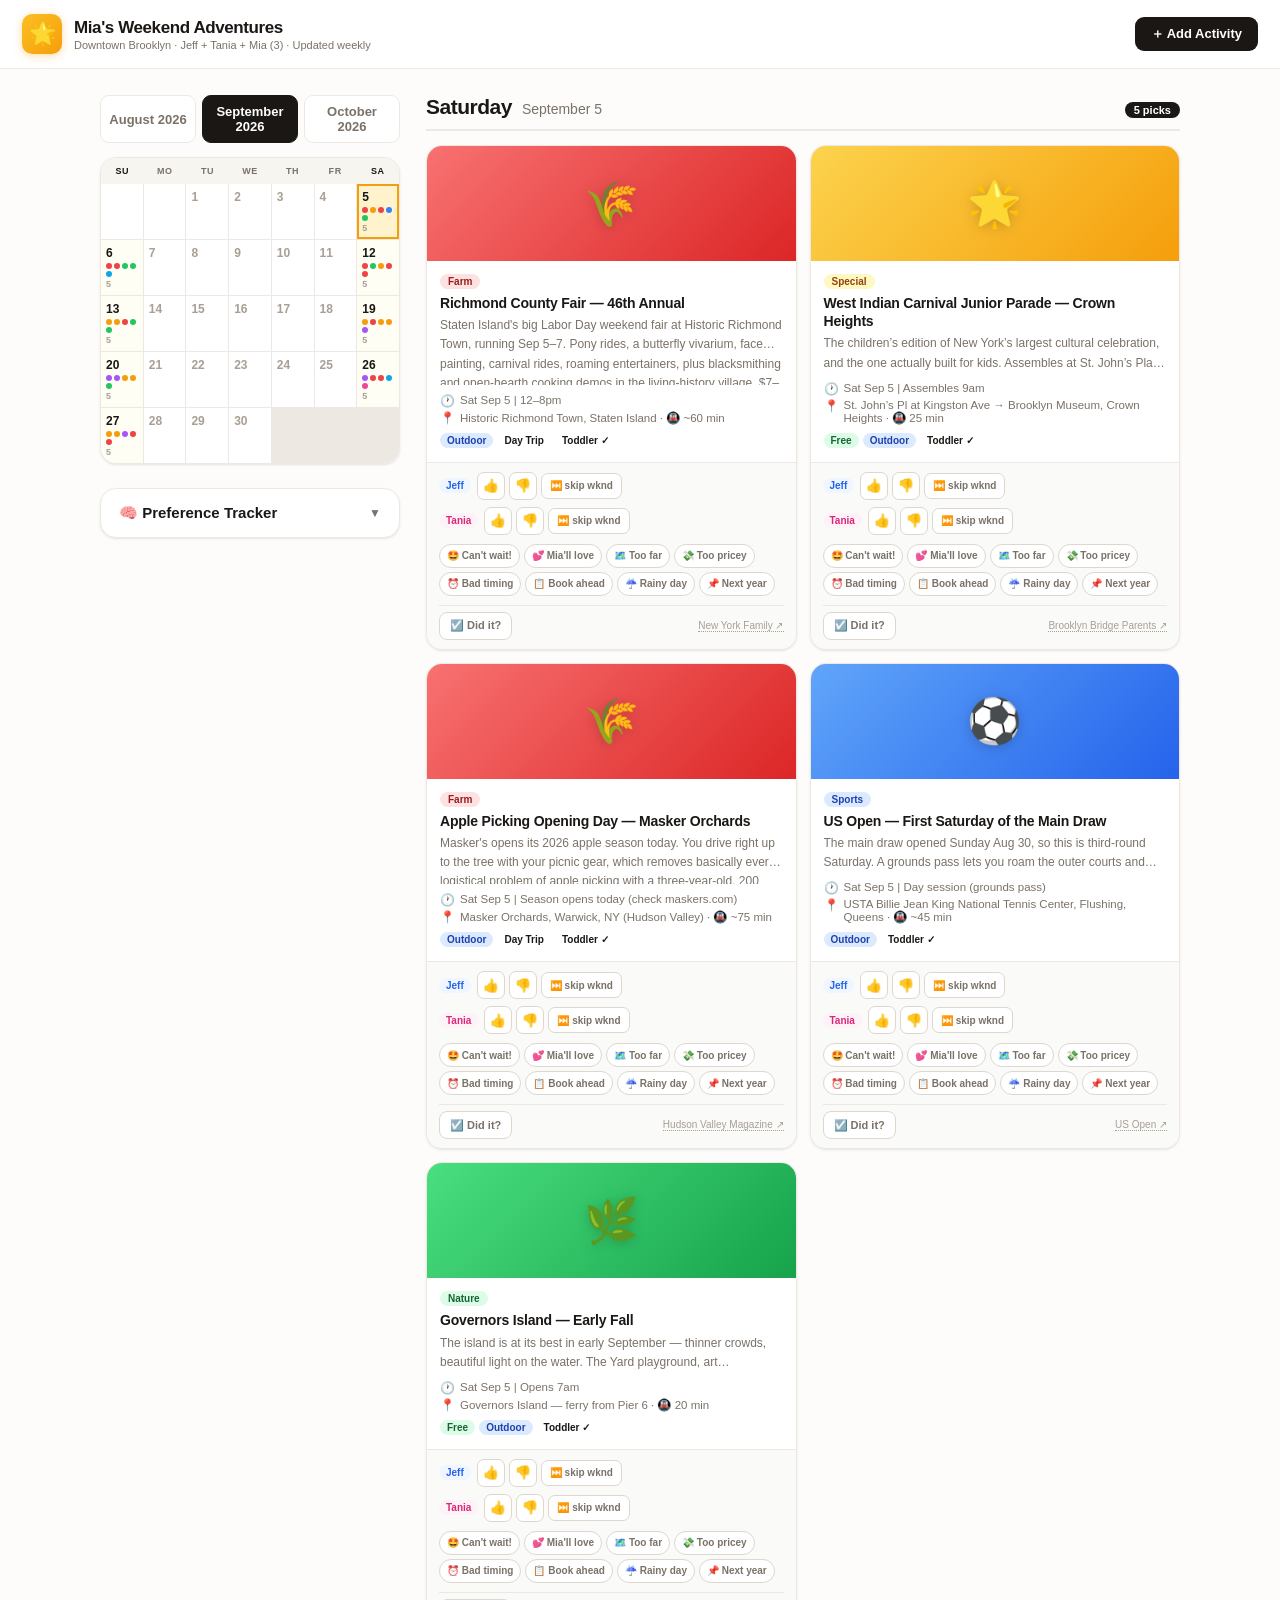
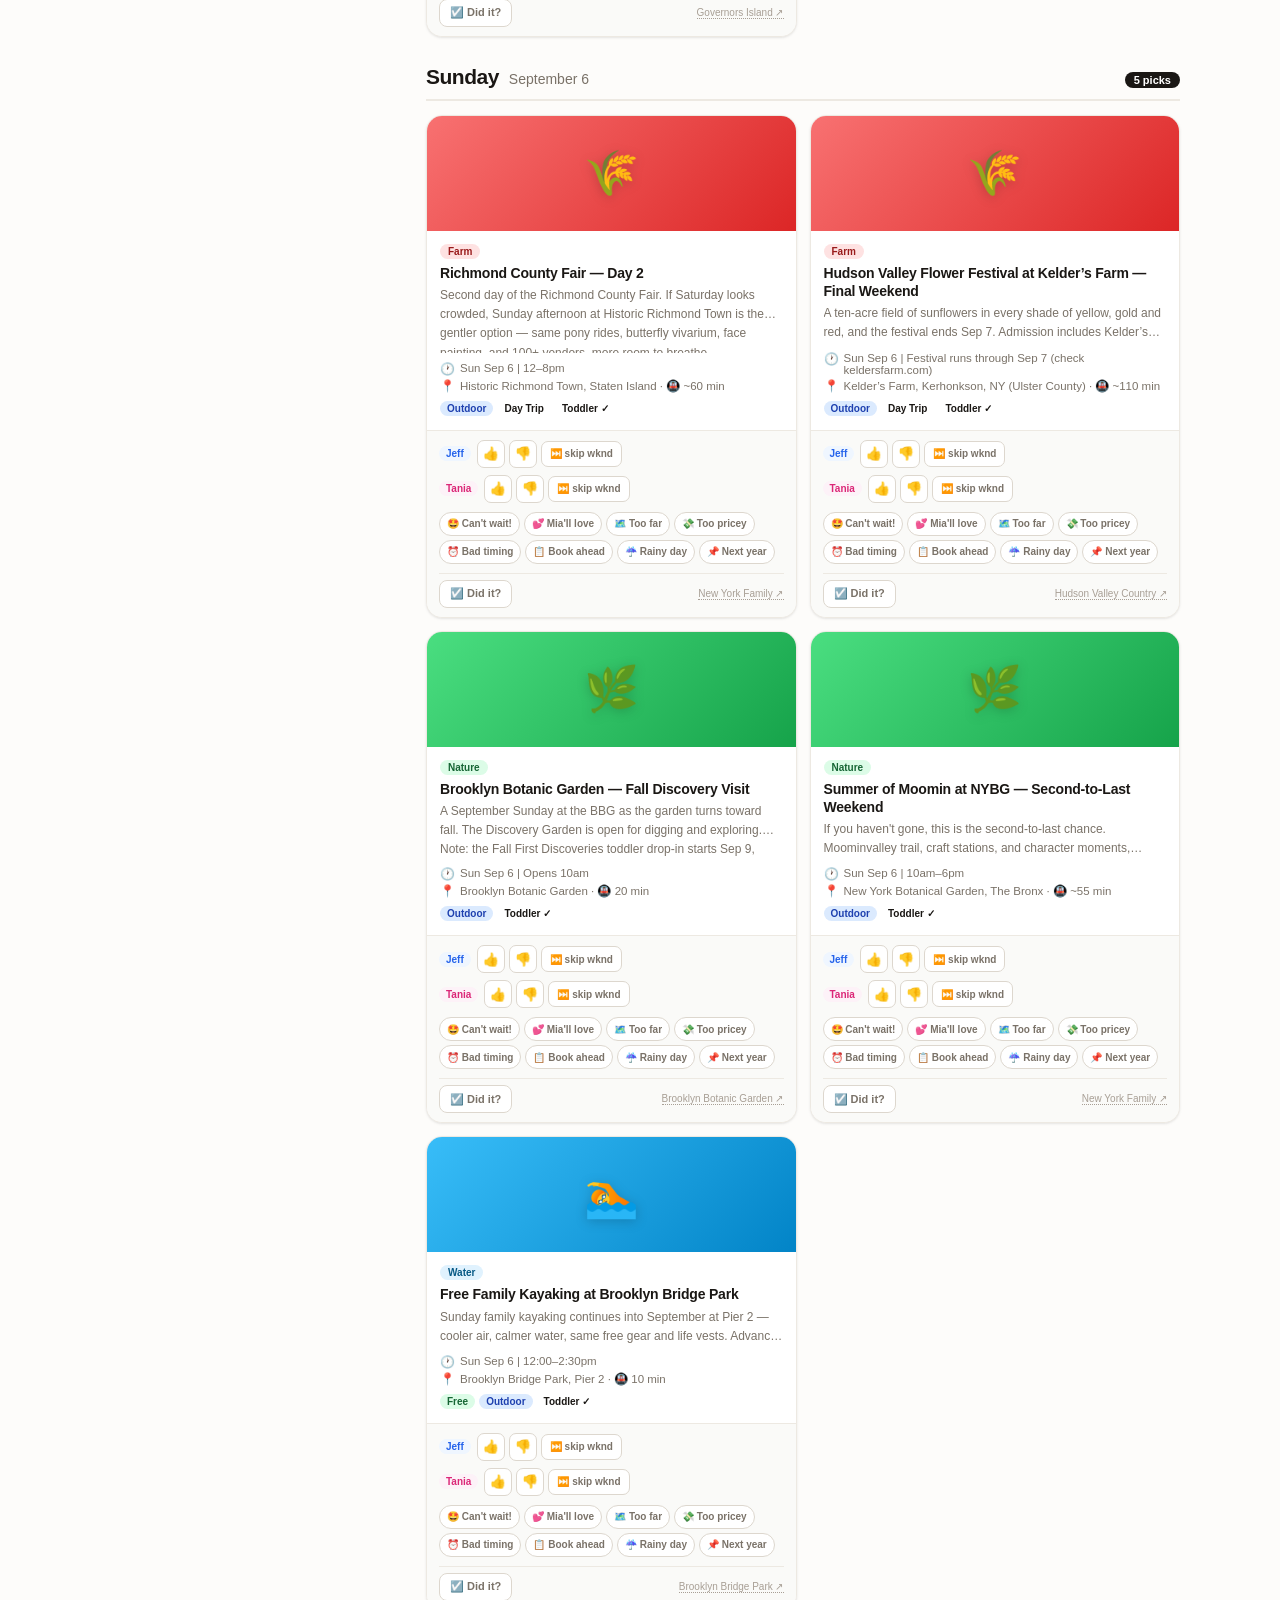
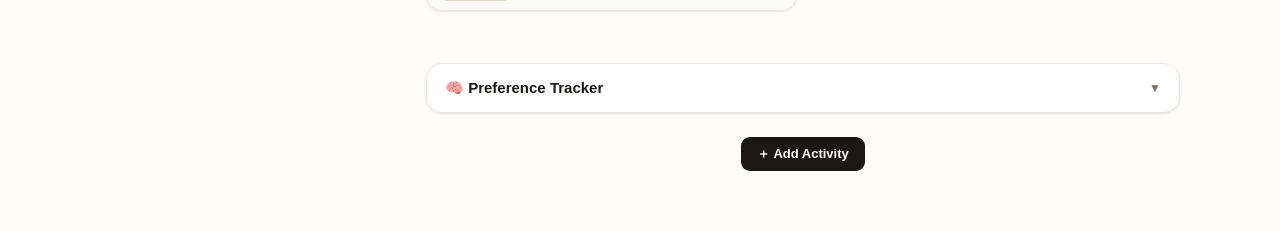
==== commit cba3bf5b: "Weekly Mia activities update — Oct 17-18 weekend added" ====
--- a/index.html
+++ b/index.html
@@ -2,7 +2,7 @@
 {
   "name": "Mia Weekend Adventures",
   "schemaVersion": 1,
-  "description": "Family activity planner for Jeff, Tania & Mia (3). Calendar view for July–September 2026 — click any weekend day to see that day's curated picks. Cards have gradient headers, Jeff + Tania voting (👍/👎/⏭️ not this weekend), shared notes field, and a preference learning panel. Updated weekly by the weekend scan."
+  "description": "Family activity planner for Jeff, Tania & Mia (3). Calendar view for August/September/October 2026 — click any weekend day to see that day's curated picks. Cards have gradient headers, Jeff + Tania voting (👍/👎/⏭️ not this weekend), shared notes field, and a preference learning panel. Updated weekly by the Saturday scan."
 }
 </script>
 <html lang="en">
@@ -320,15 +320,17 @@
   {k:'next-year',e:'📌',l:'Next year'},
 ];
 const MONTHS=[
-  {name:'July 2026',short:'July',year:2026,month:6},
   {name:'August 2026',short:'Aug',year:2026,month:7},
   {name:'September 2026',short:'Sep',year:2026,month:8},
+  {name:'October 2026',short:'Oct',year:2026,month:9},
 ];
 const WKND_DATES=[
   '2026-07-04','2026-07-05','2026-07-11','2026-07-12','2026-07-18','2026-07-19',
   '2026-07-25','2026-07-26','2026-08-01','2026-08-02','2026-08-08','2026-08-09',
   '2026-08-15','2026-08-16','2026-08-22','2026-08-23','2026-08-29','2026-08-30',
   '2026-09-05','2026-09-06','2026-09-12','2026-09-13','2026-09-19','2026-09-20',
+  '2026-09-26','2026-09-27','2026-10-03','2026-10-04','2026-10-10','2026-10-11',
+  '2026-10-17','2026-10-18','2026-10-24','2026-10-25',
 ];
 const PAIR={
   '2026-07-04':'2026-07-05','2026-07-05':'2026-07-04',
@@ -343,6 +345,11 @@
   '2026-09-05':'2026-09-06','2026-09-06':'2026-09-05',
   '2026-09-12':'2026-09-13','2026-09-13':'2026-09-12',
   '2026-09-19':'2026-09-20','2026-09-20':'2026-09-19',
+  '2026-09-26':'2026-09-27','2026-09-27':'2026-09-26',
+  '2026-10-03':'2026-10-04','2026-10-04':'2026-10-03',
+  '2026-10-10':'2026-10-11','2026-10-11':'2026-10-10',
+  '2026-10-17':'2026-10-18','2026-10-18':'2026-10-17',
+  '2026-10-24':'2026-10-25','2026-10-25':'2026-10-24',
 };
 let ACTIVITIES=[
   {id:'a039',title:'4th of July Fireworks — Brooklyn Heights Promenade',desc:"The best spot for Macy's fireworks over the East River — incredible views without Manhattan crowds. Set up a picnic spot at Pier 1 by 6pm.",timing:'Sat Jul 4 | Fireworks ~9:25pm',location:'Brooklyn Heights Promenade / BB Park Pier 1',distance:'15 min',source:'NYC Parks',sourceUrl:'https://www.nycgovparks.org/',imageUrl:'',day:'2026-07-04',category:'special',tags:['free','outdoor','toddler-friendly']},
@@ -397,90 +404,116 @@
   {id:'w20260802_3',title:'Smorgasburg Prospect Park',desc:'Sunday food market at Breeze Hill.',timing:'Sun Aug 2 | 11am–6pm',location:'Breeze Hill, Prospect Park',distance:'20 min',source:'Smorgasburg',sourceUrl:'https://www.smorgasburg.com/',imageUrl:'',day:'2026-08-02',category:'food',tags:['outdoor','toddler-friendly']},
   {id:'w20260802_4',title:'NYC Public Pools — August Heat Escape',desc:'The free city pools are the move. Red Hook and Sunset Park pools have toddler-friendly shallow areas.',timing:'Sun Aug 2 | Opens 11am',location:'Red Hook Pool or Sunset Park Pool',distance:'15–25 min',source:'NYC Parks',sourceUrl:'https://www.nycgovparks.org/',imageUrl:'',day:'2026-08-02',category:'water',tags:['free','outdoor','toddler-friendly']},
   {id:'w20260802_5',title:'Governors Island — Sunday on the Harbor',desc:'The Yard playground for Mia, art installations, food vendors, harbor breezes.',timing:'Sun Aug 2 | Opens 7am',location:'Governors Island — ferry from Pier 6 or Red Hook',distance:'20 min',source:'Governors Island',sourceUrl:'https://www.govisland.com/',imageUrl:'',day:'2026-08-02',category:'nature',tags:['free','outdoor','toddler-friendly']},
-  // ── AUG 8 SAT ──
   {id:'w20260808_1',title:"BRIC Celebrate Brooklyn: Aaliyah 'One in a Million' Tribute",desc:"Free massive tribute concert celebrating Aaliyah's iconic 1996 album at the Prospect Park Bandshell. Get there early for a good lawn spot — the grass at the back is the toddler-friendly zone.",timing:'Sat Aug 8 | 7pm',location:'Prospect Park Lena Horne Bandshell, Brooklyn',distance:'20 min',source:'BRIC Celebrate Brooklyn',sourceUrl:'https://bricartsmedia.org/celebrate-brooklyn/',imageUrl:'https://brooklynbridgeparents.com/wp-content/uploads/2025/07/celebrate-brooklyn-joe-buglewicz-1274__x_large-800x600.jpg',day:'2026-08-08',category:'music',tags:['free','outdoor','toddler-friendly']},
   {id:'w20260808_6',title:'Hong Kong Dragon Boat Festival — 36th Year',desc:'More than 180 racing teams paddle Meadow Lake in one of the biggest multicultural festivals in the country. Mia can watch the drums and boats right from the shore, then wander lion dance, martial arts demos, and international food stalls. Free, rain or shine.',timing:'Sat Aug 8 | 9am into the early evening',location:'Meadow Lake, Flushing Meadows Corona Park, Queens',distance:'~45 min',source:'New York Family',sourceUrl:'https://www.hkdbf-ny.org/',imageUrl:'',day:'2026-08-08',category:'special',tags:['free','outdoor','toddler-friendly']},
   {id:'w20260808_3',title:'Hindu Aarti Lamp Ceremony at Pebble Beach',desc:'Dance artist and educator Aeilushi Mistry performs the traditional Hindu Aarti ceremony on the banks of the East River — a serene, visually stunning ritual of fire, flowers, and prayer, with a chance for the public to make a blessing.',timing:'Sat Aug 8 | 5:00–7:30pm',location:'Pebble Beach, Brooklyn Bridge Park',distance:'15 min',source:'Brooklyn Bridge Park',sourceUrl:'https://brooklynbridgepark.org/event/hindu-lamp-ceremony/',imageUrl:'https://brooklynbridgeparents.com/wp-content/uploads/2026/05/Hindu-Lamp-Festival-Etienne-Frossard.jpg',day:'2026-08-08',category:'special',tags:['free','outdoor','toddler-friendly']},
   {id:'w20260808_7',title:'Fort Greene STEAM Fair — Free Science + Art for Kids',desc:'STEAMVentures returns to Fort Greene Park for the second annual STEAM Fair. Mia can make solar-powered animals, reveal invisible-ink messages, do scratch art, and decorate lightning bugs. Free, hands-on, all ages, and a short hop from Downtown Brooklyn.',timing:'Sat Aug 8 | 10am–1pm',location:'Fort Greene Park, Brooklyn',distance:'10 min',source:'Brooklyn Bridge Parents',sourceUrl:'https://brooklynbridgeparents.com/free-kid-friendly-events-this-week-in-brooklyn-8-3-8-9/',imageUrl:'',day:'2026-08-08',category:'arts',tags:['free','outdoor','toddler-friendly']},
   {id:'w20260808_8',title:'Summer Streets — Car-Free Manhattan',desc:"Nearly eight miles of car-free streets from the Brooklyn Bridge up through Harlem and Inwood. Free fitness classes, DJ sets, interactive art, and The Bower shade structure where kids chalk-draw. Bring Mia's scooter or balance bike — this is the one day a year Park Avenue belongs to toddlers.",timing:'Sat Aug 8 | 7am–3pm',location:'Brooklyn Bridge → East Harlem / Inwood, Manhattan',distance:'10 min to the Brooklyn Bridge start',source:'NYC DOT / Mommy Poppins',sourceUrl:'https://nyc.gov/summerstreets',imageUrl:'',day:'2026-08-08',category:'special',tags:['free','outdoor','toddler-friendly']},
-  // ── AUG 9 SUN ──
   {id:'w20260809_1',title:'NY Liberty vs Las Vegas Aces',desc:"One of the marquee WNBA matchups of the season, ten minutes from home at Barclays Center. The 12:30pm tipoff is perfect for Mia — done well before nap time falls apart.",timing:'Sun Aug 9 | 12:30pm ET',location:'Barclays Center, 620 Atlantic Ave, Downtown Brooklyn',distance:'10 min',source:'NY Liberty',sourceUrl:'https://liberty.wnba.com/schedule',imageUrl:'',day:'2026-08-09',category:'sports',tags:['indoor','toddler-friendly']},
   {id:'w20260809_6',title:'Hong Kong Dragon Boat Festival — Day 2',desc:'Sunday is finals day on Meadow Lake, so the racing is at its most dramatic. Traditional dance, martial arts, and food from all over Asia around the lakeside. Free admission, and easier to find shade in the afternoon.',timing:'Sun Aug 9 | 9am into the early evening',location:'Meadow Lake, Flushing Meadows Corona Park, Queens',distance:'~45 min',source:'New York Family',sourceUrl:'https://www.hkdbf-ny.org/',imageUrl:'',day:'2026-08-09',category:'special',tags:['free','outdoor','toddler-friendly']},
   {id:'w20260809_7',title:'Community & Family Day at Brooklyn Army Terminal',desc:'A free waterfront family day on the 59-acre Brooklyn Army Terminal campus — activities, live entertainment, food, and huge open industrial-waterfront space for Mia to run. Part of the Summer at the Terminal series.',timing:'Sun Aug 9 | 2–6pm',location:'Brooklyn Army Terminal, Sunset Park',distance:'25 min',source:'Brooklyn Bridge Parents',sourceUrl:'https://brooklynarmyterminal.com/events',imageUrl:'https://brooklynbridgeparents.com/wp-content/uploads/2026/05/Screenshot-2026-05-13-at-9.51.32-PM-900x547.png',day:'2026-08-09',category:'special',tags:['free','outdoor','toddler-friendly']},
   {id:'w20260809_2',title:'Free Family Kayaking at Brooklyn Bridge Park',desc:'Sunday family kayaking at Pier 2 in the protected embayment. Toddlers ride in the kayak with a parent, all gear provided. Note: two weeks advance registration is required through the boathouse.',timing:'Sun Aug 9 | 12:00–2:30pm',location:'Brooklyn Bridge Park, Pier 2',distance:'10 min',source:'Brooklyn Bridge Park',sourceUrl:'https://www.bbpboathouse.org/',imageUrl:'',day:'2026-08-09',category:'water',tags:['free','outdoor','toddler-friendly']},
   {id:'w20260809_3',title:'Smorgasburg Prospect Park',desc:'Sunday food market at Breeze Hill.',timing:'Sun Aug 9 | 11am–6pm',location:'Breeze Hill, Prospect Park',distance:'20 min',source:'Smorgasburg',sourceUrl:'https://www.smorgasburg.com/',imageUrl:'',day:'2026-08-09',category:'food',tags:['outdoor','toddler-friendly']},
-  // ── AUG 15 SAT ──
   {id:'w20260815_6',title:'Summer Streets — Final Manhattan Date of 2026',desc:"The last of the three big Manhattan Summer Streets Saturdays. Eight miles of car-free street from the Brooklyn Bridge to Inwood, with rest stops at Foley Square, Astor Place, and Park Avenue. Perfect for a scooter or balance bike, and it's over by mid-afternoon.",timing:'Sat Aug 15 | 7am–3pm',location:'Brooklyn Bridge → Inwood, Manhattan',distance:'10 min to the Brooklyn Bridge start',source:'NYC DOT',sourceUrl:'https://nyc.gov/summerstreets',imageUrl:'',day:'2026-08-15',category:'special',tags:['free','outdoor','toddler-friendly']},
   {id:'w20260815_1',title:'Catch-and-Release Fishing at Brooklyn Bridge Park',desc:'One of only five fishing sessions all season (Jun 21, Jul 19, Aug 15, Sep 12, Oct 4). The Maritime Youth Alliance brings every bit of gear to Pier 5 — Mia can watch the line, see a fish up close, and set it free. Free, but advance registration is required.',timing:'Sat Aug 15 | Morning (check brooklynbridgepark.org for exact time)',location:'Brooklyn Bridge Park, Pier 5',distance:'10 min',source:'Brooklyn Bridge Park',sourceUrl:'https://brooklynbridgepark.org/event-series/catch-and-release-fishing/',imageUrl:'https://brooklynbridgeparents.com/wp-content/uploads/2026/05/Fishing-8.21.2022-Hakan-Uzumcu-57.JPG.png',day:'2026-08-15',category:'nature',tags:['free','outdoor','toddler-friendly']},
   {id:'w20260815_9',title:'Coney Island Sand Sculpting Contest',desc:'Hundreds of sand sculptors take over the beach for one day to build enormous works out of nothing but sand and water. Amateurs compete across five categories and kids can enter too — but the real draw for a three-year-old is wandering the beach watching castles rise. Free.',timing:'Sat Aug 15 | Daytime — check coneyisland.com',location:'Coney Island Beach & Boardwalk, Brooklyn',distance:'~40 min',source:'Mommy Poppins',sourceUrl:'https://mommypoppins.com/new-york-city-kids/weekend-events/things-to-do-in-new-york-city-this-weekend-kids-families',imageUrl:'',day:'2026-08-15',category:'beach',tags:['free','outdoor','toddler-friendly']},
   {id:'w20260815_7',title:'BRIC Celebrate Brooklyn: Americana Night — Yola & Dom Flemons',desc:'A free Bandshell night with Grammy-nominated Yola, Dom Flemons and the Traveling Wildfires, and Cleo Reed. Big, warm, singalong-friendly roots music — the kind of set where a three-year-old dancing on a blanket fits right in.',timing:'Sat Aug 15 | Evening (check bricartsmedia.org for time)',location:'Prospect Park Lena Horne Bandshell, Brooklyn',distance:'20 min',source:'BRIC Celebrate Brooklyn',sourceUrl:'https://bricartsmedia.org/celebrate-brooklyn/',imageUrl:'https://brooklynbridgeparents.com/wp-content/uploads/2025/07/celebrate-brooklyn-joe-buglewicz-1274__x_large-800x600.jpg',day:'2026-08-15',category:'music',tags:['free','outdoor','toddler-friendly']},
   {id:'w20260815_8',title:'Hancock Street Block Party — Bed-Stuy',desc:'An annual Bed-Stuy tradition with multiple DJs, kids activities, and neighbors filling a closed-off block. Small-scale, welcoming, and exactly the kind of street party where toddlers have the run of the place.',timing:'Sat Aug 15 | Afternoon',location:'Hancock St between Marcy & Tompkins, Bed-Stuy',distance:'25 min',source:'Brooklyn Bridge Parents',sourceUrl:'https://brooklynbridgeparents.com/outdoor-festivals-and-street-fairs-in-brooklyn-in-2026/',imageUrl:'https://brooklynbridgeparents.com/wp-content/uploads/2026/05/IMG_2992-scaled.jpeg',day:'2026-08-15',category:'music',tags:['free','outdoor','toddler-friendly']},
-  // ── AUG 16 SUN ──
   {id:'w20260816_6',title:'One Crown Heights Festival at Brower Park',desc:'A free all-ages neighborhood festival with roller skating and free skating lessons, live performances, artmaking, games, a basketball tournament — plus free admission to the Brooklyn Children’s Museum next door. One of the best-value family Sundays of the summer.',timing:'Sun Aug 16 | 12–5pm',location:'Brower Park (Park Pl & Brooklyn Ave), Crown Heights',distance:'25 min',source:'Brooklyn Bridge Parents',sourceUrl:'https://brooklynbridgeparents.com/outdoor-festivals-and-street-fairs-in-brooklyn-in-2026/',imageUrl:'https://brooklynbridgeparents.com/wp-content/uploads/2026/05/762542980_10174761339915641_4624175957926570377_n.jpg',day:'2026-08-16',category:'special',tags:['free','outdoor','toddler-friendly']},
   {id:'w20260816_8',title:'International Puppet Fringe Festival — Final Day',desc:'The festival wraps today on the Lower East Side with five family shows in the lineup — Thumbelina, Word Play, Viva Pinocchio, Judy Punches Back, and The Selfish Giant — plus exhibitions and drop-in workshops. Puppetry is about as reliable a bet as there is for a three-year-old attention span.',timing:'Sun Aug 16 | Final day — check schedule for showtimes',location:'Clemente Soto Vélez Center, Lower East Side, Manhattan',distance:'~30 min',source:'Mommy Poppins',sourceUrl:'https://mommypoppins.com/new-york-city-kids/weekend-events/things-to-do-in-new-york-city-this-weekend-kids-families',imageUrl:'',day:'2026-08-16',category:'arts',tags:['indoor','toddler-friendly']},
   {id:'w20260816_7',title:'Sunflower Picking at Sunflower Valley Farm',desc:'Acres of sunflowers at peak bloom in Orange County — towering rows that a three-year-old can walk through like a maze. Admission includes three cut flowers ($10 adults, $5 ages 5–12). Open Fri–Sun 10am–5pm.',timing:'Sun Aug 16 | 10am–5pm',location:'Sunflower Valley Farm, New Hampton, NY',distance:'~80 min',source:'Mommy Poppins',sourceUrl:'https://www.sunflowervalleyfarm.com/',imageUrl:'',day:'2026-08-16',category:'farm',tags:['outdoor','daytrip','toddler-friendly']},
   {id:'w20260816_2',title:'Free Family Kayaking at Brooklyn Bridge Park',desc:'Sunday family kayaking at Pier 2 — all gear provided, toddlers ride in the kayak with a parent. Advance registration required through the boathouse.',timing:'Sun Aug 16 | 12:00–2:30pm',location:'Brooklyn Bridge Park, Pier 2',distance:'10 min',source:'Brooklyn Bridge Park',sourceUrl:'https://www.bbpboathouse.org/',imageUrl:'',day:'2026-08-16',category:'water',tags:['free','outdoor','toddler-friendly']},
   {id:'w20260816_1',title:'Summer of Moomin at New York Botanical Garden',desc:'An immersive Moominvalley experience — a clue-based quest through the garden, hands-on nature crafts, and character photo moments. Runs Tuesdays–Sundays through September 13. Made for a toddler who likes whimsy.',timing:'Sun Aug 16 | 10am–6pm',location:'New York Botanical Garden, The Bronx',distance:'~55 min',source:'New York Family',sourceUrl:'https://www.nybg.org/',imageUrl:'',day:'2026-08-16',category:'nature',tags:['outdoor','toddler-friendly']},
-  // ── AUG 22 SAT ──
   {id:'w20260822_6',title:'NY Liberty vs Indiana Fever',desc:'The biggest ticket on the Liberty home schedule — Indiana always packs Barclays. Heads up: 7pm tipoff is late for Mia, so this may be a first-half-only night or a Jeff-and-Tania date. Ten minutes from home either way.',timing:'Sat Aug 22 | 7:00pm ET',location:'Barclays Center, 620 Atlantic Ave, Downtown Brooklyn',distance:'10 min',source:'NY Liberty',sourceUrl:'https://liberty.wnba.com/schedule',imageUrl:'',day:'2026-08-22',category:'sports',tags:['indoor','toddler-friendly']},
   {id:'w20260822_2',title:'Sunflower Festival at Barton Orchards',desc:'Hayride up to a five-acre rolling field with roughly 100,000 sunflowers in every size and color — cut your own, take pictures, and wander. Live music and craft vendors alongside. The festival runs Aug 22–24 and Aug 29–Sep 1 only.',timing:'Sat Aug 22 | Festival weekend (check bartonorchards.com)',location:'Barton Orchards, Poughquag, NY (Dutchess County)',distance:'~85 min',source:'Hudson Valley Magazine',sourceUrl:'https://hvmag.com/things-to-do/sunflower-fields-hudson-valley/',imageUrl:'',day:'2026-08-22',category:'farm',tags:['outdoor','daytrip','toddler-friendly']},
   {id:'w20260822_1',title:'Summer of Moomin at NYBG',desc:'The Moominvalley quest through the gardens, craft stations, and character moments. Running Tue–Sun through Sep 13.',timing:'Sat Aug 22 | 10am–6pm',location:'New York Botanical Garden, The Bronx',distance:'~55 min',source:'New York Family',sourceUrl:'https://www.nybg.org/',imageUrl:'',day:'2026-08-22',category:'nature',tags:['outdoor','toddler-friendly']},
   {id:'w20260822_3',title:'Rockaway Beach — Final Peak Beach Weekends',desc:'Late August beach days are the good ones — warm water, thinner crowds, full lifeguard coverage. The 30th Street splash pad is still running.',timing:'Sat Aug 22 | All day',location:'Rockaway Beach, Queens (30th St)',distance:'~45 min',source:'Mommy Poppins',sourceUrl:'https://mommypoppins.com/best-things-to-do-rockaway-beach-kids-itinerary',imageUrl:'',day:'2026-08-22',category:'beach',tags:['free','outdoor','toddler-friendly']},
   {id:'w20260822_5',title:'Vanderbilt Avenue Open Street',desc:'Vanderbilt goes car-free every Saturday through the end of September — live music, games, crafts, workshops and food spilling out of the avenue’s own restaurants. Now in its seventh season, and one of the easiest things on the list to drop into for an hour on the way somewhere else.',timing:'Sat Aug 22 | 12–10pm',location:'Vanderbilt Ave between Atlantic Ave & Park Pl, Prospect Heights',distance:'15 min',source:'Brooklyn Bridge Parents',sourceUrl:'https://brooklynbridgeparents.com/outdoor-festivals-and-street-fairs-in-brooklyn-in-2026/',imageUrl:'',day:'2026-08-22',category:'special',tags:['free','outdoor','toddler-friendly']},
-  // ── AUG 23 SUN ──
   {id:'w20260823_1',title:"Arthur Ashe Kids' Day — Free US Open Kickoff",desc:"The largest grassroots tennis event in the world, and it opens US Open Fan Week. Player appearances, interactive tennis, games, and a stadium show across the grounds. Admission is free but you need a free Fan Access Pass — grab one online before you go.",timing:'Sun Aug 23 | Grounds 9:30am–6pm',location:'USTA Billie Jean King National Tennis Center, Flushing, Queens',distance:'~45 min',source:'US Open / USTA',sourceUrl:'https://www.usopen.org/en_US/fan-week/arthur-ashe-kids-day.html',imageUrl:'',day:'2026-08-23',category:'special',tags:['free','outdoor','toddler-friendly']},
   {id:'w20260823_6',title:'SummerStage: Angélique Kidjo in Central Park',desc:"A free SummerStage set from one of the great voices in world music — huge, joyful, percussion-driven, and easy to enjoy from the back of the lawn with a toddler. Part of SummerStage's 40th anniversary season. Free but RSVP in advance.",timing:'Sun Aug 23 | Check cityparksfoundation.org for time',location:'Central Park SummerStage (Rumsey Playfield), Manhattan',distance:'~45 min',source:'City Parks Foundation',sourceUrl:'https://cityparksfoundation.org/summerstage/',imageUrl:'',day:'2026-08-23',category:'music',tags:['free','outdoor','toddler-friendly']},
   {id:'w20260823_3',title:'Free Family Kayaking at Brooklyn Bridge Park',desc:'Late-summer Sunday kayaking at Pier 2 with the Manhattan skyline as backdrop. Advance registration required.',timing:'Sun Aug 23 | 12:00–2:30pm',location:'Brooklyn Bridge Park, Pier 2',distance:'10 min',source:'Brooklyn Bridge Park',sourceUrl:'https://www.bbpboathouse.org/',imageUrl:'',day:'2026-08-23',category:'water',tags:['free','outdoor','toddler-friendly']},
   {id:'w20260823_2',title:'Summer of Moomin at NYBG',desc:'Three weekends left before it closes Sep 13. Outdoor scavenger hunt through the gardens, craft stations, character photo moments.',timing:'Sun Aug 23 | 10am–6pm',location:'New York Botanical Garden, The Bronx',distance:'~55 min',source:'New York Family',sourceUrl:'https://www.nybg.org/',imageUrl:'',day:'2026-08-23',category:'nature',tags:['outdoor','toddler-friendly']},
   {id:'w20260823_5',title:'Smorgasburg Prospect Park',desc:'Sunday food market at Breeze Hill with the full late-August vendor lineup.',timing:'Sun Aug 23 | 11am–6pm',location:'Breeze Hill, Prospect Park',distance:'20 min',source:'Smorgasburg',sourceUrl:'https://www.smorgasburg.com/',imageUrl:'',day:'2026-08-23',category:'food',tags:['outdoor','toddler-friendly']},
-  // ── AUG 29 SAT ──
   {id:'w20260829_1',title:'NY Liberty vs Chicago Sky — West Indian Night',desc:'A 1pm Saturday tipoff at Barclays, which is about as toddler-friendly as pro sports gets. West Indian Night adds music and cultural celebration on top of a good matchup, ten minutes from your door.',timing:'Sat Aug 29 | 1:00pm ET',location:'Barclays Center, 620 Atlantic Ave, Downtown Brooklyn',distance:'10 min',source:'NY Liberty',sourceUrl:'https://liberty.wnba.com/schedule',imageUrl:'',day:'2026-08-29',category:'sports',tags:['indoor','toddler-friendly']},
   {id:'w20260829_2',title:'BRIC Celebrate Brooklyn: Dominican Night — Last Free Night of the Season',desc:'Borough President Antonio Reynoso presents Dominican Night, and this is the final free show of the 2026 Celebrate Brooklyn season (the Sep 19 closer is a ticketed benefit). Merengue and bachata, a huge crowd, and plenty of room to dance with Mia at the back of the lawn.',timing:'Sat Aug 29 | 5pm',location:'Prospect Park Lena Horne Bandshell, Brooklyn',distance:'20 min',source:'BRIC Celebrate Brooklyn',sourceUrl:'https://bricartsmedia.org/celebrate-brooklyn/',imageUrl:'https://brooklynbridgeparents.com/wp-content/uploads/2025/07/celebrate-brooklyn-joe-buglewicz-1274__x_large-800x600.jpg',day:'2026-08-29',category:'music',tags:['free','outdoor','toddler-friendly']},
-  {id:'w20260829_6',title:'Back-to-School Bash — Summer Saturdays at Atlantic Terminal',desc:'The last Summer Saturday of the season on the Atlantic Terminal plaza, themed as a Back-to-School Bash: free water play, crafts, games, block building, and giveaways. Bring a bathing suit and towel. Ten-minute walk, 11am–1pm, no commitment. Free RSVP via Brooklyn Bridge Parents.',timing:'Sat Aug 29 | 11am–1pm',location:'Atlantic Terminal Mall Plaza, Fort Greene',distance:'10 min',source:'Brooklyn Bridge Parents',sourceUrl:'https://brooklynbridgeparents.com/outdoor-festivals-and-street-fairs-in-brooklyn-in-2026/',imageUrl:'https://brooklynbridgeparents.com/wp-content/uploads/2026/05/Screenshot-2026-05-25-at-6.37.34-PM.png',day:'2026-08-29',category:'special',tags:['free','outdoor','toddler-friendly']},
+  {id:'w20260829_6',title:'Back-to-School Bash — Summer Saturdays at Atlantic Terminal',desc:'The last Summer Saturday of the season on the Atlantic Terminal plaza, themed as a Back-to-School Bash: free water play, crafts, games, block building, and giveaways. Bring a bathing suit and towel. Ten-minute walk, 11am–1pm, no commitment. Free RSVP via Brooklyn Bridge Parents.',timing:'Sat Aug 29 | 11am–1pm',location:'Atlantic Terminal Mall Plaza, Fort Greene',distance:'10 min',source:'Brooklyn Bridge Parents',sourceUrl:'https://brooklynbridgeparents.com/outdoor-festivals-and-street-fairs-in-brooklyn-in-2026/',imageUrl:'https://brooklynbridgeparents.com/wp-content/uploads/2026/05/Screenshot-2026-08-20-at-7.18.55-PM.png',day:'2026-08-29',category:'special',tags:['free','outdoor','toddler-friendly']},
   {id:'w20260829_7',title:'US Open Fan Week — Last Free Day',desc:'The final day of Fan Week, before the main draw starts Sunday Aug 30. Qualifying matches, practice courts with top players a few feet away, and the whole grounds open — all free with a Fan Access Pass. Far more relaxed than tournament week with a toddler.',timing:'Sat Aug 29 | Daytime (free Fan Access Pass required)',location:'USTA Billie Jean King National Tennis Center, Flushing, Queens',distance:'~45 min',source:'US Open',sourceUrl:'https://www.usopen.org/en_US/news/articles/2026-08-04/what_to_know_about_us_open_fan_week_2026.html',imageUrl:'',day:'2026-08-29',category:'sports',tags:['free','outdoor','toddler-friendly']},
   {id:'w20260829_5',title:'Smorgasburg Williamsburg',desc:'Late-August Saturday market before the season shifts to fall.',timing:'Sat Aug 29 | 11am–6pm',location:'Marsha P. Johnson State Park, Williamsburg',distance:'20 min',source:'Smorgasburg',sourceUrl:'https://www.smorgasburg.com/',imageUrl:'',day:'2026-08-29',category:'food',tags:['outdoor','toddler-friendly']},
-  // ── AUG 30 SUN ──
   {id:'w20260830_6',title:'End of Summer Event at Brooklyn Army Terminal',desc:'The closing party of the Summer at the Terminal series — live entertainment, food, and family activities along the Sunset Park waterfront. Free, wide open, and a nice low-key way to close out the summer.',timing:'Sun Aug 30 | 2–6pm',location:'Brooklyn Army Terminal, Sunset Park',distance:'25 min',source:'Brooklyn Bridge Parents',sourceUrl:'https://brooklynarmyterminal.com/events',imageUrl:'https://brooklynbridgeparents.com/wp-content/uploads/2026/05/Screenshot-2026-05-13-at-9.51.32-PM-900x547.png',day:'2026-08-30',category:'special',tags:['free','outdoor','toddler-friendly']},
   {id:'w20260830_8',title:'Sunflower Festival at Barton Orchards — Closing Weekend',desc:'The second and final run of Barton’s sunflower festival (Aug 29–Sep 1). Hayride out to five rolling acres of roughly 100,000 sunflowers, cut your own, live music and craft vendors by the field. A genuinely great toddler outing if the weather holds.',timing:'Sun Aug 30 | Festival hours (check bartonorchards.com)',location:'Barton Orchards, Poughquag, NY (Dutchess County)',distance:'~85 min',source:'Hudson Valley Magazine',sourceUrl:'https://hvmag.com/things-to-do/sunflower-fields-hudson-valley/',imageUrl:'',day:'2026-08-30',category:'farm',tags:['outdoor','daytrip','toddler-friendly']},
   {id:'w20260830_2',title:'Free Family Kayaking at Brooklyn Bridge Park',desc:'Sunday family kayaking at Pier 2. All gear provided, toddlers ride with a parent. Advance registration required.',timing:'Sun Aug 30 | 12:00–2:30pm',location:'Brooklyn Bridge Park, Pier 2',distance:'10 min',source:'Brooklyn Bridge Park',sourceUrl:'https://www.bbpboathouse.org/',imageUrl:'',day:'2026-08-30',category:'water',tags:['free','outdoor','toddler-friendly']},
   {id:'w20260830_3',title:'Summer of Moomin at NYBG',desc:'Final two weekends of the Moomin experience before it closes Sep 13 — the Moominvalley trail, craft stations, and character moments.',timing:'Sun Aug 30 | 10am–6pm',location:'New York Botanical Garden, The Bronx',distance:'~55 min',source:'New York Family',sourceUrl:'https://www.nybg.org/',imageUrl:'',day:'2026-08-30',category:'nature',tags:['outdoor','toddler-friendly']},
   {id:'w20260830_4',title:'Smorgasburg Prospect Park',desc:'Sunday food market at Breeze Hill — one of the last big summer market days.',timing:'Sun Aug 30 | 11am–6pm',location:'Breeze Hill, Prospect Park',distance:'20 min',source:'Smorgasburg',sourceUrl:'https://www.smorgasburg.com/',imageUrl:'',day:'2026-08-30',category:'food',tags:['outdoor','toddler-friendly']},
-  // ── SEP 5 SAT ──
   {id:'w20260905_6',title:'Richmond County Fair — 46th Annual',desc:"Staten Island's big Labor Day weekend fair at Historic Richmond Town, running Sep 5–7. Pony rides, a butterfly vivarium, face painting, carnival rides, roaming entertainers, plus blacksmithing and open-hearth cooking demos in the living-history village. $7–$15.",timing:'Sat Sep 5 | 12–8pm',location:'Historic Richmond Town, Staten Island',distance:'~60 min',source:'New York Family',sourceUrl:'https://www.historicrichmondtown.org/rcf',imageUrl:'',day:'2026-09-05',category:'farm',tags:['outdoor','daytrip','toddler-friendly']},
   {id:'w20260905_8',title:'West Indian Carnival Junior Parade — Crown Heights',desc:'The children’s edition of New York’s largest cultural celebration, and the one actually built for kids. Assembles at St. John’s Place and Kingston Ave at 9am and parades to the Brooklyn Museum, where Youth Fest runs the same day with a youth costume parade, music and dance. Free to watch; museum admission is free for under-12s.',timing:'Sat Sep 5 | Assembles 9am',location:'St. John’s Pl at Kingston Ave → Brooklyn Museum, Crown Heights',distance:'25 min',source:'Brooklyn Bridge Parents',sourceUrl:'https://brooklynbridgeparents.com/outdoor-festivals-and-street-fairs-in-brooklyn-in-2026/',imageUrl:'',day:'2026-09-05',category:'special',tags:['free','outdoor','toddler-friendly']},
   {id:'w20260905_7',title:'Apple Picking Opening Day — Masker Orchards',desc:"Masker's opens its 2026 apple season today. You drive right up to the tree with your picnic gear, which removes basically every logistical problem of apple picking with a three-year-old. 200 acres in Warwick, over 100 years of doing this.",timing:'Sat Sep 5 | Season opens today (check maskers.com)',location:'Masker Orchards, Warwick, NY (Hudson Valley)',distance:'~75 min',source:'Hudson Valley Magazine',sourceUrl:'https://www.maskers.com/',imageUrl:'',day:'2026-09-05',category:'farm',tags:['outdoor','daytrip','toddler-friendly']},
   {id:'w20260905_2',title:'US Open — First Saturday of the Main Draw',desc:'The main draw opened Sunday Aug 30, so this is third-round Saturday. A grounds pass lets you roam the outer courts and watch several matches up close — far better with a toddler than a stadium ticket. Go early, plan for a nap-time exit.',timing:'Sat Sep 5 | Day session (grounds pass)',location:'USTA Billie Jean King National Tennis Center, Flushing, Queens',distance:'~45 min',source:'US Open',sourceUrl:'https://www.usopen.org/',imageUrl:'',day:'2026-09-05',category:'sports',tags:['outdoor','toddler-friendly']},
   {id:'w20260905_3',title:'Governors Island — Early Fall',desc:'The island is at its best in early September — thinner crowds, beautiful light on the water. The Yard playground, art installations, food vendors. Free ferry before 11am from Pier 6.',timing:'Sat Sep 5 | Opens 7am',location:'Governors Island — ferry from Pier 6',distance:'20 min',source:'Governors Island',sourceUrl:'https://www.govisland.com/',imageUrl:'',day:'2026-09-05',category:'nature',tags:['free','outdoor','toddler-friendly']},
-  // ── SEP 6 SUN ──
   {id:'w20260906_6',title:'Richmond County Fair — Day 2',desc:'Second day of the Richmond County Fair. If Saturday looks crowded, Sunday afternoon at Historic Richmond Town is the gentler option — same pony rides, butterfly vivarium, face painting, and 100+ vendors, more room to breathe.',timing:'Sun Sep 6 | 12–8pm',location:'Historic Richmond Town, Staten Island',distance:'~60 min',source:'New York Family',sourceUrl:'https://www.historicrichmondtown.org/rcf',imageUrl:'',day:'2026-09-06',category:'farm',tags:['outdoor','daytrip','toddler-friendly']},
   {id:'w20260906_8',title:'Hudson Valley Flower Festival at Kelder’s Farm — Final Weekend',desc:'A ten-acre field of sunflowers in every shade of yellow, gold and red, and the festival ends Sep 7. Admission includes Kelder’s Farmyard with 35+ attractions — a jumping pillow, petting farm and mini-golf — which is what makes this one work for a three-year-old rather than just for the photos.',timing:'Sun Sep 6 | Festival runs through Sep 7 (check keldersfarm.com)',location:'Kelder’s Farm, Kerhonkson, NY (Ulster County)',distance:'~110 min',source:'Hudson Valley Country',sourceUrl:'https://keldersfarm.com/pages/sunflower-festival',imageUrl:'',day:'2026-09-06',category:'farm',tags:['outdoor','daytrip','toddler-friendly']},
   {id:'w20260906_1',title:'Brooklyn Botanic Garden — Fall Discovery Visit',desc:'A September Sunday at the BBG as the garden turns toward fall. The Discovery Garden is open for digging and exploring. Note: the Fall First Discoveries toddler drop-in starts Sep 9, running Wed & Fri through Nov 6.',timing:'Sun Sep 6 | Opens 10am',location:'Brooklyn Botanic Garden',distance:'20 min',source:'Brooklyn Botanic Garden',sourceUrl:'https://www.bbg.org/learn/kids_and_families',imageUrl:'',day:'2026-09-06',category:'nature',tags:['outdoor','toddler-friendly']},
   {id:'w20260906_2',title:'Summer of Moomin at NYBG — Second-to-Last Weekend',desc:"If you haven't gone, this is the second-to-last chance. Moominvalley trail, craft stations, and character moments, running Tue–Sun through Sep 13.",timing:'Sun Sep 6 | 10am–6pm',location:'New York Botanical Garden, The Bronx',distance:'~55 min',source:'New York Family',sourceUrl:'https://www.nybg.org/',imageUrl:'',day:'2026-09-06',category:'nature',tags:['outdoor','toddler-friendly']},
   {id:'w20260906_7',title:'Free Family Kayaking at Brooklyn Bridge Park',desc:'Sunday family kayaking continues into September at Pier 2 — cooler air, calmer water, same free gear and life vests. Advance registration required through the boathouse.',timing:'Sun Sep 6 | 12:00–2:30pm',location:'Brooklyn Bridge Park, Pier 2',distance:'10 min',source:'Brooklyn Bridge Park',sourceUrl:'https://www.bbpboathouse.org/',imageUrl:'',day:'2026-09-06',category:'water',tags:['free','outdoor','toddler-friendly']},
-  // ── SEP 12 SAT ──
   {id:'w20260912_6',title:'Long Island Fair at Old Bethpage Village',desc:'A proper old-fashioned county fair — animals, glass blowing, live music, contests, demonstrations, face painting, and vendors, set in a restored 19th-century village. Free for under-5s, $15 ages 5–12. Runs Sep 12–14, 10am–5pm.',timing:'Sat Sep 12 | 10am–5pm',location:'Old Bethpage Village Restoration, Old Bethpage, NY (Long Island)',distance:'~60 min',source:'New York Family',sourceUrl:'https://www.newyorkfamily.com/20-best-september-events-across-nyc/',imageUrl:'',day:'2026-09-12',category:'farm',tags:['outdoor','daytrip','toddler-friendly']},
   {id:'w20260912_1',title:'Catch-and-Release Fishing at Brooklyn Bridge Park',desc:'The second-to-last fishing session of the season at Pier 5 — Maritime Youth Alliance brings all the gear. Free, and one of the most reliably good toddler activities in the park. Advance registration required.',timing:'Sat Sep 12 | Morning (check brooklynbridgepark.org)',location:'Brooklyn Bridge Park, Pier 5',distance:'10 min',source:'Brooklyn Bridge Park',sourceUrl:'https://brooklynbridgepark.org/event-series/catch-and-release-fishing/',imageUrl:'https://brooklynbridgeparents.com/wp-content/uploads/2026/05/Fishing-8.21.2022-Hakan-Uzumcu-57.JPG.png',day:'2026-09-12',category:'nature',tags:['free','outdoor','toddler-friendly']},
   {id:'w20260912_8',title:'Brooklyn Americana Music Festival — Kids’ Show at the DUMBO Archway',desc:'The festival’s 12th edition, and Saturday is the day built for children: the outdoor Archway stage opens at 2pm with an all-new kids’ show from Neha Jiwrajka, then runs bands through to 9pm. Fifteen minutes from home under the Manhattan Bridge. The Archway stage price hadn’t been posted at scan time — check before you go.',timing:'Sat Sep 12 | From 2pm (kids’ show opens)',location:'DUMBO Archway, Water St at Anchorage Pl',distance:'15 min',source:'Brooklyn Bridge Parents',sourceUrl:'https://brooklynbridgeparents.com/outdoor-festivals-and-street-fairs-in-brooklyn-in-2026/',imageUrl:'',day:'2026-09-12',category:'music',tags:['outdoor','toddler-friendly']},
   {id:'w20260912_4',title:'The Amazing Maize Maze at Queens County Farm',desc:"New York City's only corn maze, now confirmed for 2026: Saturdays and Sundays 11am–4pm from Sep 7 through Nov 1. It starts with a Stalk Talk, then you hunt clues through three acres of towering corn to Victory Bridge. $17 adults, $10 ages 3–11, free for 2 and under.",timing:'Sat Sep 12 | 11am–4pm',location:'Queens County Farm Museum, Floral Park, Queens',distance:'~40 min',source:'New York Family',sourceUrl:'https://www.queensfarm.org/event/amazing-maize-maze/',imageUrl:'',day:'2026-09-12',category:'farm',tags:['outdoor','toddler-friendly']},
   {id:'w20260912_7',title:'Apple Picking at Fishkill Farms',desc:'September is prime apple season at Fishkill — low branches Mia can reach, a cider donut operation that justifies the drive on its own, and an orchard laid out for wandering. Reserve pick-your-own in advance.',timing:'Sat Sep 12 | Opens 9am (reserve at fishkillfarms.com)',location:'Fishkill Farms, Hopewell Junction, NY',distance:'~90 min',source:'Fishkill Farms',sourceUrl:'https://fishkillfarms.com/',imageUrl:'',day:'2026-09-12',category:'farm',tags:['outdoor','daytrip','toddler-friendly']},
-  // ── SEP 13 SUN ──
   {id:'w20260913_1',title:'Brooklyn Back-to-School Party — Montague Street',desc:'The Brooklyn Bridge Parents annual Back-to-School Party returns to car-free Montague Street: free kids activities, games, crafts, face painting, and community vendors. It also kicks off seven straight Sundays of Montague Open Streets. Fifteen minutes from home and free — RSVP on Eventbrite.',timing:'Sun Sep 13 | 12–4pm',location:'Montague Street, Brooklyn Heights',distance:'15 min',source:'Brooklyn Bridge Parents',sourceUrl:'https://brooklynbridgeparents.com/outdoor-festivals-and-street-fairs-in-brooklyn-in-2026/',imageUrl:'https://brooklynbridgeparents.com/wp-content/uploads/2026/05/2025_0913_Montague-Back-to-School-Party_EDITS-15-scaled.jpg',day:'2026-09-13',category:'special',tags:['free','outdoor','toddler-friendly']},
   {id:'w20260913_7',title:'Play in the Square at Domino Park',desc:'Bilingual sing-alongs in Spanish and English with Lina Sings at noon, then Brooklyn-inspired crafts with Artful Souls & Wellness at 2pm, right on Domino Square by the water. Free, drop-in, and pitched squarely at Mia’s age.',timing:'Sun Sep 13 | 12–1pm and 2–3pm',location:'Domino Square, 12 S 3rd St, Williamsburg',distance:'20 min',source:'New York Family',sourceUrl:'https://www.dominopark.com/events',imageUrl:'',day:'2026-09-13',category:'music',tags:['free','outdoor','toddler-friendly']},
   {id:'w20260913_6',title:'Long Island Fair — Day 2',desc:'Second day of the Long Island Fair at Old Bethpage Village Restoration. Animals, demonstrations, live music, and fair food across a restored 1800s village. Free for under-5s.',timing:'Sun Sep 13 | 10am–5pm',location:'Old Bethpage Village Restoration, Old Bethpage, NY',distance:'~60 min',source:'New York Family',sourceUrl:'https://www.newyorkfamily.com/20-best-september-events-across-nyc/',imageUrl:'',day:'2026-09-13',category:'farm',tags:['outdoor','daytrip','toddler-friendly']},
   {id:'w20260913_3',title:'Summer of Moomin at NYBG — Final Day',desc:"The last day of the Moomin experience at NYBG. If you haven't gone, this is genuinely it — the Moominvalley trail, crafts, and character moments all close today.",timing:'Sun Sep 13 | 10am–6pm',location:'New York Botanical Garden, The Bronx',distance:'~55 min',source:'New York Family',sourceUrl:'https://www.nybg.org/',imageUrl:'',day:'2026-09-13',category:'nature',tags:['outdoor','toddler-friendly']},
   {id:'w20260913_5',title:'Governors Island — September Sunday',desc:'A September Sunday on the island. The Yard playground, art installations, and harbor views in beautiful fall light.',timing:'Sun Sep 13 | Opens 7am',location:'Governors Island — ferry from Pier 6',distance:'20 min',source:'Governors Island',sourceUrl:'https://www.govisland.com/',imageUrl:'',day:'2026-09-13',category:'nature',tags:['free','outdoor','toddler-friendly']},
-  // ── SEP 19 SAT ──
   {id:'w20260919_1',title:'FAMChella on Car-Free 5th Avenue — Bay Ridge',desc:'The second annual FAMChella turns thirteen car-free blocks of 5th Avenue into a Coachella-inspired block party built entirely for families: a family dance party, bouncy house, arts and crafts, LEGO play, water fun and games, all free. Bring a bathing suit and towel for the water play. Free RSVP through Brooklyn Bridge Parents.',timing:'Sat Sep 19 | 3–6pm',location:'5th Ave between 68th & 81st St, Bay Ridge',distance:'~35 min',source:'Brooklyn Bridge Parents',sourceUrl:'https://brooklynbridgeparents.com/outdoor-festivals-and-street-fairs-in-brooklyn-in-2026/',imageUrl:'',day:'2026-09-19',category:'special',tags:['free','outdoor','toddler-friendly']},
   {id:'w20260919_2',title:'The Amazing Maize Maze at Queens County Farm',desc:"NYC's only corn maze, on a working farm with animals to visit alongside it. Begins with a Stalk Talk, then clue-hunting through three acres of corn to Victory Bridge. Sat & Sun 11am–4pm through Nov 1. $17 adults, $10 ages 3–11, free under 2.",timing:'Sat Sep 19 | 11am–4pm',location:'Queens County Farm Museum, Floral Park, Queens',distance:'~40 min',source:'New York Family',sourceUrl:'https://www.queensfarm.org/event/amazing-maize-maze/',imageUrl:'',day:'2026-09-19',category:'farm',tags:['outdoor','toddler-friendly']},
   {id:'w20260919_3',title:'Vanderbilt Avenue Open Street — Final Weeks',desc:'One of the last Saturdays of the seventh Vanderbilt Open Street season. Car-free from Atlantic to Park Place with live music, games, crafts, workshops and restaurant tables spilling into the road. Fifteen minutes away, free, and easy to drop into for an hour.',timing:'Sat Sep 19 | 12–10pm',location:'Vanderbilt Ave between Atlantic Ave & Park Pl, Prospect Heights',distance:'15 min',source:'Brooklyn Bridge Parents',sourceUrl:'https://brooklynbridgeparents.com/outdoor-festivals-and-street-fairs-in-brooklyn-in-2026/',imageUrl:'',day:'2026-09-19',category:'special',tags:['free','outdoor','toddler-friendly']},
   {id:'w20260919_4',title:'Westerleigh Folk Festival — Staten Island',desc:'An all-day free music and arts festival in a leafy Staten Island park, with live bands, handcraft vendors and a dedicated run of children’s activities. Low-key, grassy and unhurried — the kind of festival where a toddler can wander without anyone minding.',timing:'Sat Sep 19 | 11am–7pm',location:'Westerleigh Park, Neal Dow & Maine Ave, Staten Island',distance:'~60 min',source:'New York Family',sourceUrl:'https://www.newyorkfamily.com/20-best-september-events-across-nyc/',imageUrl:'',day:'2026-09-19',category:'music',tags:['free','outdoor','daytrip','toddler-friendly']},
   {id:'w20260919_5',title:'Lewis Latimer’s 178th Birthday Celebration',desc:'The Lewis Latimer House throws a free birthday party for the Black inventor who helped light the modern world — interactive performances, games, and hands-on STEAM activities pitched at the whole family. Small, friendly, and a nice change of pace from a big festival.',timing:'Sat Sep 19 | 1–4pm',location:'Lewis Latimer House Museum, 34-41 137th St, Flushing, Queens',distance:'~50 min',source:'New York Family',sourceUrl:'https://www.newyorkfamily.com/20-best-september-events-across-nyc/',imageUrl:'',day:'2026-09-19',category:'arts',tags:['free','indoor','toddler-friendly']},
-  // ── SEP 20 SUN ──
   {id:'w20260920_1',title:'Reading Party at Brooklyn Bridge Park Pier 6',desc:'One of only three reading parties Brooklyn Bridge Park runs all year (June 7, August 2, and today). Bring Mia’s favourite books down to Pier 6 and read on the grass by the water. Free, ten minutes from home, and about as low-effort as a good Sunday morning gets.',timing:'Sun Sep 20 | Check brooklynbridgepark.org for time',location:'Brooklyn Bridge Park, Pier 6',distance:'10 min',source:'Brooklyn Bridge Park',sourceUrl:'https://brooklynbridgepark.org/events/',imageUrl:'',day:'2026-09-20',category:'arts',tags:['free','outdoor','toddler-friendly']},
   {id:'w20260920_2',title:'Spellbound Theater at Domino Park',desc:'Spellbound Theater makes theater specifically for the very young, and they bring an interactive bilingual English and Spanish performance built for ages 0–5 to Domino Square. Genuinely designed for a three-year-old rather than merely tolerating one. Free.',timing:'Sun Sep 20 | 4–5pm',location:'Domino Square, Williamsburg Waterfront',distance:'20 min',source:'Brooklyn Bridge Parents',sourceUrl:'https://www.dominopark.com/events',imageUrl:'',day:'2026-09-20',category:'arts',tags:['free','outdoor','toddler-friendly']},
   {id:'w20260920_3',title:'Little Spoon Presents: The Music of Blink-182 for Kids',desc:'A free family rock show at Brooklyn Bowl for ages 10 and under — a live band playing Blink-182 and friends at toddler-appropriate volume and a toddler-appropriate hour. Twenty minutes away and genuinely fun for the grown-ups too.',timing:'Sun Sep 20 | 12:30pm',location:'Brooklyn Bowl, 61 Wythe Ave, Williamsburg',distance:'20 min',source:'New York Family',sourceUrl:'https://www.newyorkfamily.com/20-best-september-events-across-nyc/',imageUrl:'',day:'2026-09-20',category:'music',tags:['free','indoor','toddler-friendly']},
   {id:'w20260920_4',title:'Montague Street Open Streets — FAD Market',desc:'Week two of seven car-free Sundays on Montague Street, this one given over to the FAD Market and 50+ independent makers. Fifteen minutes from home, free, stroller-easy, and a good excuse to let Mia run down the middle of a street that normally has cars on it.',timing:'Sun Sep 20 | 12–6pm',location:'Montague St, Clinton to Hicks, Brooklyn Heights',distance:'15 min',source:'Brooklyn Bridge Parents',sourceUrl:'https://brooklynbridgeparents.com/outdoor-festivals-and-street-fairs-in-brooklyn-in-2026/',imageUrl:'',day:'2026-09-20',category:'special',tags:['free','outdoor','toddler-friendly']},
   {id:'w20260920_5',title:'Kids on the Move: Equilibrium for the Equinox at Wave Hill',desc:'A guided hour of breath, movement and garden exploration for ages 3–8 on the Wave Hill grounds, marking the fall equinox — hunting for the first signs of autumn and the last reminders of summer along mixed-material paths. $4–$10, and Mia is right in the target age.',timing:'Sun Sep 20 | 1:30–2:30pm',location:'Wave Hill, 675 W 252nd St, The Bronx',distance:'~55 min',source:'New York Family',sourceUrl:'https://www.newyorkfamily.com/20-best-september-events-across-nyc/',imageUrl:'',day:'2026-09-20',category:'nature',tags:['outdoor','toddler-friendly']},
+  {id:'w20260926_1',title:'Brooklyn Book Festival Children’s Day — Borough Hall',desc:'A full free day of picture-book readings, puppet shows, illustrator draw-offs, art projects and workshops across Brooklyn Borough Hall and its plaza. The Picture Book Stage runs author readings all day long, and it is a ten-minute walk from your front door. The single best-fit event of the whole six-week window for Mia.',timing:'Sat Sep 26 | 10am–4pm',location:'Brooklyn Borough Hall & Plaza, 209 Joralemon St, Downtown Brooklyn',distance:'5 min',source:'Brooklyn Book Festival',sourceUrl:'https://brooklynbookfestival.org/event_type/childrens-day/',imageUrl:'https://brooklynbookfestival.org/wp-content/uploads/2020/07/BkBf-Childrens-Day-2018-_-212.jpg',day:'2026-09-26',category:'arts',tags:['free','outdoor','toddler-friendly']},
+  {id:'w20260926_2',title:'Hudson Valley Garlic Festival — Saugerties',desc:'A thirty-plus-year Hudson Valley institution with 200+ vendors at the Cantine Memorial Complex. For Mia there is face painting, games, hands-on kids activities, and an Arm-of-the-Sea Theater puppet show at 11:30am and 2:15pm. Children 12 and under are free, and yes, there is garlic ice cream.',timing:'Sat Sep 26 | 10am–6pm (puppet show 11:30am & 2:15pm)',location:'Cantine Memorial Complex, Saugerties, NY (Ulster County)',distance:'~110 min',source:'Hudson Valley Garlic Festival',sourceUrl:'https://www.hvgf.org/',imageUrl:'',day:'2026-09-26',category:'farm',tags:['outdoor','daytrip','toddler-friendly']},
+  {id:'w20260926_3',title:'Apple & Pumpkin Picking at Hurds Family Farm',desc:'Late September is the sweet spot for apples in the Hudson Valley, and Hurds is built for small children rather than just tolerating them: a cow train, bounce pillow, hayride, duck racing, farm animals, obstacle course and nature trails alongside the picking. Seventh-generation family farm on 125 acres.',timing:'Sat Sep 26 | Opens 10am (check hurdsfamilyfarm.com)',location:'Hurds Family Farm, Modena, NY (Ulster County)',distance:'~100 min',source:'Hudson Valley Magazine',sourceUrl:'https://www.hurdsfamilyfarm.com/',imageUrl:'',day:'2026-09-26',category:'farm',tags:['outdoor','daytrip','toddler-friendly']},
+  {id:'w20260926_4',title:'Free Kayaking at Brooklyn Bridge Park — Season Winding Down',desc:'Once September arrives the free public kayaking at Pier 2 switches to Saturdays only, and the season closes out this month. Cool air, calm water, all gear and life vests provided, toddlers ride in the kayak with a parent. Check the boathouse for the final dates and register in advance.',timing:'Sat Sep 26 | Check bbpboathouse.org for session times',location:'Brooklyn Bridge Park, Pier 2',distance:'10 min',source:'Brooklyn Bridge Park Boathouse',sourceUrl:'https://www.bbpboathouse.org/',imageUrl:'',day:'2026-09-26',category:'water',tags:['free','outdoor','toddler-friendly']},
+  {id:'w20260926_5',title:'Smorgasburg Williamsburg — Fall Edition',desc:'The Saturday market runs through October, and late September is arguably its best stretch: no heat, no crowds crushing the aisles, and the waterfront park at Marsha P. Johnson State Park with room for Mia to run between bites.',timing:'Sat Sep 26 | 11am–6pm',location:'Marsha P. Johnson State Park, Williamsburg',distance:'20 min',source:'Smorgasburg',sourceUrl:'https://www.smorgasburg.com/',imageUrl:'',day:'2026-09-26',category:'food',tags:['outdoor','toddler-friendly']},
+  {id:'w20260927_1',title:'The Atlantic Antic — Brooklyn’s Biggest Street Festival',desc:'The oldest and largest street festival in Brooklyn takes over Atlantic Avenue from Fourth Avenue all the way to the waterfront — essentially past your door. There is a dedicated kids’ block with pony rides, bounce houses, face painting and circus performers, plus food from every restaurant on the avenue. Free, rain or shine. Confirmed for its 51st year on Sunday, September 27.',timing:'Sun Sep 27 | 12–6pm, rain or shine',location:'Atlantic Ave, 4th Ave to the waterfront, Brooklyn',distance:'5 min',source:'Atlantic Avenue LDC',sourceUrl:'https://www.atlanticave.org/atlanticantic',imageUrl:'https://static.wixstatic.com/media/50f263_cc59606f40bb490a96a6193e921edfd2~mv2.jpg/v1/fill/w_321,h_232,q_90,enc_avif,quality_auto/50f263_cc59606f40bb490a96a6193e921edfd2~mv2.jpg',day:'2026-09-27',category:'special',tags:['free','outdoor','toddler-friendly']},
+  {id:'w20260927_2',title:'Flatbush Frolic on Cortelyou Road',desc:'One of the largest street fairs in the city and a genuinely neighborhood-feeling one — hundreds of vendors, food, games and pony rides along Cortelyou Road between Coney Island and Ocean Avenues. Free, and a gentler alternative if the Antic looks too dense with a stroller.',timing:'Sun Sep 27 | 10am–6pm',location:'Cortelyou Rd, Coney Island Ave to Ocean Ave, Ditmas Park',distance:'25 min',source:'Flatbush Development Corporation',sourceUrl:'https://www.fdconline.org/news-events/flatbush-frolic-september-27/',imageUrl:'',day:'2026-09-27',category:'special',tags:['free','outdoor','toddler-friendly']},
+  {id:'w20260927_3',title:'Brooklyn Book Festival — Main Festival Day',desc:'The main festival day fills Borough Hall Plaza and the surrounding streets with a huge free literary marketplace. Less toddler-targeted than Saturday’s Children’s Day, but the outdoor marketplace is stroller-easy and there is still children’s programming in the mix. Five minutes from home and free.',timing:'Sun Sep 27 | Daytime — check the schedule',location:'Brooklyn Borough Hall Plaza & Columbus Park, Downtown Brooklyn',distance:'5 min',source:'Brooklyn Book Festival',sourceUrl:'https://brooklynbookfestival.org/',imageUrl:'https://brooklynbookfestival.org/wp-content/uploads/2023/03/bkbf_top_banner-1.png',day:'2026-09-27',category:'arts',tags:['free','outdoor','toddler-friendly']},
+  {id:'w20260927_4',title:'Hudson Valley Garlic Festival — Day 2',desc:'Sunday at Saugerties runs a shorter day and tends to be the calmer of the two. Same Arm-of-the-Sea puppet show at 11:30am and 2:15pm, same face painting and kids activities tent, same 200+ vendors. Children 12 and under free.',timing:'Sun Sep 27 | 10am–5pm (puppet show 11:30am & 2:15pm)',location:'Cantine Memorial Complex, Saugerties, NY (Ulster County)',distance:'~110 min',source:'Hudson Valley Garlic Festival',sourceUrl:'https://www.hvgf.org/',imageUrl:'',day:'2026-09-27',category:'farm',tags:['outdoor','daytrip','toddler-friendly']},
+  {id:'w20260927_5',title:'Amazing Maize Maze & Pumpkin Patch at Queens County Farm',desc:'Late September is when the pumpkin patch really comes into its own alongside the corn maze — plus a farm stand with 200+ farm-grown offerings and the resident pigs, goats, alpacas, sheep and chickens, which for a three-year-old is usually the actual main event. $17 adults, $10 ages 3–11, free under 2.',timing:'Sun Sep 27 | 11am–4pm (last entry 4pm)',location:'Queens County Farm Museum, 73-50 Little Neck Pkwy, Floral Park, Queens',distance:'~40 min',source:'Queens County Farm Museum',sourceUrl:'https://www.queensfarm.org/event/amazing-maize-maze/',imageUrl:'',day:'2026-09-27',category:'farm',tags:['outdoor','toddler-friendly']},
+  {id:'w20261003_1',title:'Fort Totten Fall Festival — Free Puppet Show & Games',desc:'NYC Parks throws a free fall festival on the old fort grounds looking out over Little Neck Bay: family games and activities, roaming performers, and a puppet show. Three hours, no tickets, no registration — the kind of low-commitment outing that works if the morning goes sideways.',timing:'Sat Oct 3 | 1–4pm',location:'Fort Totten Park, Bayside, Queens',distance:'~50 min',source:'NYC Parks',sourceUrl:'https://www.nycgovparks.org/events/2026/10/03/fort-totten-fall-festival',imageUrl:'',day:'2026-10-03',category:'special',tags:['free','outdoor','toddler-friendly']},
+  {id:'w20261003_2',title:'Fall Harvest Festival at Fishkill Farms',desc:'Fishkill runs Harvest Festival every Saturday and Sunday from early September through October, and this is the peak-apple stretch. Wagon rides through the orchard are free on weekends, there is a corn maze, live music in the courtyard, and apple cider donuts straight out of the donut window. Reserve pick-your-own in advance.',timing:'Sat Oct 3 | Festival weekend — reserve at fishkillfarms.com',location:'Fishkill Farms, Hopewell Junction, NY (Dutchess County)',distance:'~90 min',source:'Fishkill Farms',sourceUrl:'https://www.fishkillfarms.com/visit/pick-your-own/',imageUrl:'',day:'2026-10-03',category:'farm',tags:['outdoor','daytrip','toddler-friendly']},
+  {id:'w20261003_3',title:'WNBA Playoffs at Barclays Center',desc:'The 2026 WNBA playoffs opened September 27 and the Liberty are in for a sixth straight year. If the bracket falls their way there is postseason basketball ten minutes from your door this weekend — genuinely the loudest, best atmosphere Barclays gets all year. Check liberty.wnba.com for the confirmed date and tipoff before planning around it.',timing:'Sat Oct 3 | Playoff schedule TBD — check liberty.wnba.com',location:'Barclays Center, 620 Atlantic Ave, Downtown Brooklyn',distance:'10 min',source:'NY Liberty',sourceUrl:'https://liberty.wnba.com/schedule',imageUrl:'',day:'2026-10-03',category:'sports',tags:['indoor','toddler-friendly']},
+  {id:'w20261003_4',title:'Franklin Avenue Open Street — Crown Heights',desc:'Franklin Avenue goes car-free on select Saturdays, and October 3 is one of only two October dates. Neighborhood-scale, unhurried, and easy to let a three-year-old walk the middle of the road for a while. Free, and pairs well with Brower Park or the Brooklyn Children’s Museum nearby.',timing:'Sat Oct 3 | Daytime (check brooklynbridgeparents.com for hours)',location:'Franklin Ave, Crown Heights, Brooklyn',distance:'25 min',source:'Brooklyn Bridge Parents',sourceUrl:'https://brooklynbridgeparents.com/outdoor-festivals-and-street-fairs-in-brooklyn-in-2026/',imageUrl:'',day:'2026-10-03',category:'special',tags:['free','outdoor','toddler-friendly']},
+  {id:'w20261003_5',title:'Jane’s Carousel & Brooklyn Bridge Park Playgrounds',desc:'A cheap, close, reliably good fall Saturday: a $2 ride on Jane’s Carousel inside its glass pavilion under the bridge, then the Pier 6 water lab and Slide Mountain playgrounds, then pizza in DUMBO. Ten minutes from home and completely weather-flexible — the carousel is indoors if it turns.',timing:'Sat Oct 3 | Carousel 11am–6pm (closed Tuesdays)',location:'Jane’s Carousel, Brooklyn Bridge Park, DUMBO',distance:'10 min',source:'Brooklyn Bridge Park',sourceUrl:'https://brooklynbridgepark.org/things-to-do/janes-carousel/',imageUrl:'',day:'2026-10-03',category:'special',tags:['outdoor','toddler-friendly']},
+  {id:'w20261004_1',title:'Gotham FC vs Angel City FC — Scouts Day',desc:'A noon kickoff at Sports Illustrated Stadium against Angel City, on national TV, with Scouts Day tickets at $28 that include an on-field parade before the match and a Gotham uniform patch. Midday start, short drive, and a stadium small enough that a three-year-old can actually see the game. The best-fit sports pick of the whole window.',timing:'Sun Oct 4 | 12:00pm ET (on ABC)',location:'Sports Illustrated Stadium, Harrison, NJ',distance:'~35 min',source:'Gotham FC',sourceUrl:'https://www.gothamfc.com/schedule',imageUrl:'https://cdn.sanity.io/images/8mpkhoms/production/43c95927037496ad1614694f6f9bb8f34311ac97-1680x1120.jpg?w=1200&fm=jpg&q=80',day:'2026-10-04',category:'sports',tags:['outdoor','toddler-friendly']},
+  {id:'w20261004_2',title:'Catch-and-Release Fishing at Pier 5 — Season Finale',desc:'The last of only five fishing sessions Brooklyn Bridge Park runs all year (Jun 21, Jul 19, Aug 15, Sep 12, Oct 4). Maritime Youth Alliance brings every rod, hook and bucket to Pier 5, Mia can see an East River fish up close and set it free, and it costs nothing. Advance registration required — book this one early.',timing:'Sun Oct 4 | Morning (register at brooklynbridgepark.org)',location:'Brooklyn Bridge Park, Pier 5',distance:'10 min',source:'Brooklyn Bridge Park',sourceUrl:'https://brooklynbridgepark.org/event-series/catch-and-release-fishing/',imageUrl:'https://brooklynbridgeparents.com/wp-content/uploads/2026/05/Fishing-8.21.2022-Hakan-Uzumcu-57.JPG.png',day:'2026-10-04',category:'nature',tags:['free','outdoor','toddler-friendly']},
+  {id:'w20261004_3',title:'Montague Street Open Streets — Week 4',desc:'The fourth of seven consecutive car-free Sundays on Montague Street, running through late October. Free, fifteen minutes away, stroller-easy, and the whole street belongs to pedestrians for the afternoon. A good default if the weather is nice and nothing else is booked.',timing:'Sun Oct 4 | 12–6pm',location:'Montague St, Clinton to Hicks, Brooklyn Heights',distance:'15 min',source:'Brooklyn Bridge Parents',sourceUrl:'https://brooklynbridgeparents.com/outdoor-festivals-and-street-fairs-in-brooklyn-in-2026/',imageUrl:'https://brooklynbridgeparents.com/wp-content/uploads/2026/05/2025_0913_Montague-Back-to-School-Party_EDITS-15-scaled.jpg',day:'2026-10-04',category:'special',tags:['free','outdoor','toddler-friendly']},
+  {id:'w20261004_4',title:'Amazing Maize Maze & Pumpkin Patch — Queens County Farm',desc:'Early October is the best week of the year at Queens Farm: corn maze, pumpkin patch, farm stand, and the pigs, goats, alpacas, sheep and chickens that are usually the real draw for a three-year-old. Sat & Sun 11am–4pm through Nov 1. $17 adults, $10 ages 3–11, free under 2.',timing:'Sun Oct 4 | 11am–4pm (last entry 4pm)',location:'Queens County Farm Museum, 73-50 Little Neck Pkwy, Floral Park, Queens',distance:'~40 min',source:'Queens County Farm Museum',sourceUrl:'https://www.queensfarm.org/event/amazing-maize-maze/',imageUrl:'',day:'2026-10-04',category:'farm',tags:['outdoor','toddler-friendly']},
+  {id:'w20261004_5',title:'Brooklyn Children’s Museum — Crown Heights',desc:'The first children’s museum in the world, and still one of the best rainy-Sunday bets in the borough: World Brooklyn’s kid-scale storefronts, the sensory-rich Totally Tots area built for under-fives, and live animals in the Collections Gallery. Twenty-five minutes away and entirely indoors if October turns grey.',timing:'Sun Oct 4 | 10am–5pm',location:'Brooklyn Children’s Museum, 145 Brooklyn Ave, Crown Heights',distance:'25 min',source:'Brooklyn Children’s Museum',sourceUrl:'https://www.brooklynkids.org/',imageUrl:'',day:'2026-10-04',category:'museum',tags:['indoor','toddler-friendly']},
+  {id:'w20261010_1',title:'Apple Picking & Petting Zoo at Barton Orchards',desc:'A 122-acre Dutchess County farm with 25 apple varieties, and crucially a whole apparatus around the picking: petting zoo, weekend hayrides, a five-acre corn maze, live music, and an apple cider donut sundae at the concession stand. Admission is $3 and free for under-2s. Columbus Day weekend is peak apple.',timing:'Sat Oct 10 | Opens 10am (check bartonorchards.com)',location:'Barton Orchards, Poughquag, NY (Dutchess County)',distance:'~85 min',source:'Time Out New York',sourceUrl:'https://www.timeout.com/newyork/things-to-do/best-apple-picking-farms-and-orchards-near-NYC',imageUrl:'',day:'2026-10-10',category:'farm',tags:['outdoor','daytrip','toddler-friendly']},
+  {id:'w20261010_2',title:'New York Aquarium at Coney Island',desc:'October is the right time for the Aquarium — the boardwalk crowds are gone, the walk-through Ocean Wonders shark tunnel is quiet, and the PlayQuarium touch pools are built for exactly Mia’s age. Mostly indoors, forty minutes on the Q, and pairs with an empty off-season boardwalk walk afterwards.',timing:'Sat Oct 10 | 10am–4:30pm (check nyaquarium.com)',location:'New York Aquarium, 602 Surf Ave, Coney Island',distance:'~40 min',source:'New York Aquarium',sourceUrl:'https://nyaquarium.com/',imageUrl:'',day:'2026-10-10',category:'special',tags:['indoor','toddler-friendly']},
+  {id:'w20261010_3',title:'Brooklyn Botanic Garden — Peak Fall Foliage',desc:'Mid-October is when the Japanese Hill-and-Pond Garden and the maples along Cherry Esplanade turn, and it is the single prettiest week of the BBG year. The Discovery Garden is open for digging, leaf-hunting and general mess. Twenty minutes away, and a reliable two hours for a three-year-old.',timing:'Sat Oct 10 | Opens 10am',location:'Brooklyn Botanic Garden, 990 Washington Ave',distance:'20 min',source:'Brooklyn Botanic Garden',sourceUrl:'https://www.bbg.org/learn/kids_and_families',imageUrl:'',day:'2026-10-10',category:'nature',tags:['outdoor','toddler-friendly']},
+  {id:'w20261010_4',title:'Smorgasburg Williamsburg — Final Weeks Outdoors',desc:'The outdoor Saturday market wraps up in late October, so this is one of the last few. Marsha P. Johnson State Park has room for Mia to run between bites, the crowds have thinned since summer, and the fall vendor lineup is the year’s best. Free entry.',timing:'Sat Oct 10 | 11am–6pm',location:'Marsha P. Johnson State Park, Williamsburg',distance:'20 min',source:'Smorgasburg',sourceUrl:'https://www.smorgasburg.com/',imageUrl:'',day:'2026-10-10',category:'food',tags:['outdoor','toddler-friendly']},
+  {id:'w20261010_5',title:'Lefferts Historic House — Fall Harvest at Prospect Park',desc:'The Prospect Park Alliance runs free family programming at Lefferts Historic House May through November: lawn games on the grass, harvesting from the kitchen garden, and food cooked over the outdoor hearth. Small, hands-on, free, and twenty minutes away. RSVP through prospectpark.org.',timing:'Sat Oct 10 | Check prospectpark.org for this weekend’s program',location:'Lefferts Historic House, Prospect Park, Brooklyn',distance:'20 min',source:'Prospect Park Alliance',sourceUrl:'https://www.prospectpark.org/events/',imageUrl:'',day:'2026-10-10',category:'nature',tags:['free','outdoor','toddler-friendly']},
+  {id:'w20261011_1',title:'DUMBO Family Games on Car-Free Washington Street',desc:'Every Sunday through September and October, the DUMBO BID closes Washington Street and fills it with LEGO, arts and crafts, and a rotating roster of games — explicitly built for ages 1 to 8, which is a narrower and more useful age band than most family events manage. Free, RSVP on Eventbrite, and it is the classic Manhattan Bridge view block.',timing:'Sun Oct 11 | 11am–1pm',location:'Washington St, DUMBO, Brooklyn',distance:'15 min',source:'Brooklyn Bridge Parents / DUMBO BID',sourceUrl:'https://dumbo.nyc/dumbo-family-games/',imageUrl:'https://brooklynbridgeparents.com/wp-content/uploads/2025/10/Photo-Sep-28-2025-11-43-22-AM-scaled.jpg',day:'2026-10-11',category:'special',tags:['free','outdoor','toddler-friendly']},
+  {id:'w20261011_2',title:'Free Family Skate at the Pier 2 Roller Rink',desc:'The Pier 2 rink runs free community skate sessions on Sundays from 10am to noon — admission costs nothing, skate rental is $8. It is covered, so weather is irrelevant, it is ten minutes from home, and a three-year-old wobbling on the concrete with the Manhattan skyline behind her is a good morning. Season runs through November.',timing:'Sun Oct 11 | 10am–12pm (free session)',location:'Pier 2, Brooklyn Bridge Park',distance:'10 min',source:'Brooklyn Bridge Park',sourceUrl:'https://brooklynbridgepark.org/things-to-do/roller-skating/',imageUrl:'',day:'2026-10-11',category:'sports',tags:['outdoor','toddler-friendly']},
+  {id:'w20261011_3',title:'Governors Island — Last Weeks of Brooklyn Ferry Service',desc:'The seasonal ferry from Pier 6 and Red Hook runs weekends only through November 1, so the easy Brooklyn crossing is nearly done for the year. The island in mid-October is quiet, gold, and completely car-free: The Yard adventure playground, the Hills, and long empty paths for a three-year-old to run down.',timing:'Sun Oct 11 | Brooklyn ferry runs weekends through Nov 1',location:'Governors Island — ferry from Pier 6 or Red Hook',distance:'20 min',source:'Governors Island',sourceUrl:'https://www.govisland.com/plan-your-visit/ferry',imageUrl:'',day:'2026-10-11',category:'nature',tags:['free','outdoor','toddler-friendly']},
+  {id:'w20261011_4',title:'Columbus Day Weekend Harvest Festival at Fishkill Farms',desc:'Fishkill adds Monday October 13 to its Harvest Festival run for the long weekend, so Sunday is the middle of a three-day stretch. Free weekend wagon rides through the orchard, the corn maze, live music, hard cider for the grown-ups at the Treasury bar, and cider donuts fresh from the window. Peak foliage on the drive up.',timing:'Sun Oct 11 | Festival weekend (plus Mon Oct 13)',location:'Fishkill Farms, Hopewell Junction, NY (Dutchess County)',distance:'~90 min',source:'Fishkill Farms',sourceUrl:'https://www.fishkillfarms.com/visit/pick-your-own/',imageUrl:'',day:'2026-10-11',category:'farm',tags:['outdoor','daytrip','toddler-friendly']},
+  {id:'w20261011_5',title:'Smorgasburg Prospect Park — Fall Edition',desc:'The Sunday market at Breeze Hill in its best season: cool air, no queues out to the path, and a lawn to sit on. Twenty minutes away, free to enter, and an easy pairing with a walk through the park while the leaves turn.',timing:'Sun Oct 11 | 11am–6pm',location:'Breeze Hill, Prospect Park (Lincoln Rd entrance)',distance:'20 min',source:'Smorgasburg',sourceUrl:'https://www.smorgasburg.com/',imageUrl:'',day:'2026-10-11',category:'food',tags:['outdoor','toddler-friendly']},
+  {id:'w20261017_1',title:'Brooklyn Bridge Park Harvest Festival — Pier 6',desc:'The park’s annual Harvest Festival closes out the season at Pier 6 with live music, arts and crafts, storytelling, lawn games, face-painting and a pumpkin patch. Confirmed on the park’s own calendar for Saturday, October 17, 11am–3pm, and it is free. Ten minutes from home, four hours long, and squarely aimed at Mia’s age.',timing:'Sat Oct 17 | 11am–3pm',location:'Brooklyn Bridge Park, Pier 6',distance:'10 min',source:'Brooklyn Bridge Park',sourceUrl:'https://brooklynbridgepark.org/event/harvest-festival/',imageUrl:'https://brooklynbridgepark.org/wp-content/uploads/2026/02/Harvest-Festival-2025-Alexa-Hoyer-19-scaled.jpg',day:'2026-10-17',category:'special',tags:['free','outdoor','toddler-friendly']},
+  {id:'w20261017_2',title:'NY State Sheep & Wool Festival — Rhinebeck',desc:'The 2026 festival runs October 15–18 at the Dutchess County Fairgrounds, and for a three-year-old the fibre-arts vendors are beside the point: this is barns full of sheep, alpacas, llamas, angora rabbits and goats you can get close to, plus sheepdog demonstrations and fair food. Admission is $15–$18 and children get in free.',timing:'Sat Oct 17 | Daytime (festival runs Oct 15–18)',location:'Dutchess County Fairgrounds, 6636 Route 9, Rhinebeck, NY',distance:'~100 min',source:'NY State Sheep & Wool Festival',sourceUrl:'https://sheepandwool.com/',imageUrl:'',day:'2026-10-17',category:'farm',tags:['outdoor','daytrip','toddler-friendly']},
+  {id:'w20261017_3',title:'Rosie Revere, Ada Twist & Iggy Peck — New Victory Opening Day',desc:'TheaterWorksUSA’s musical of the Questioneers books opens the New Victory season on October 17 and runs through the 25th. Sixty minutes, no intermission, and after the 11am show on opening day the author Andrea Beaty signs books in the lower lobby. Officially recommended for ages 4+ so Mia is a year under, but there is a quiet Cozy Zone with a live feed downstairs if she needs a break. Tickets from $25.',timing:'Sat Oct 17 | 11am show + Andrea Beaty book signing after',location:'New Victory Theater, 209 W 42nd St, Manhattan',distance:'~35 min',source:'New Victory Theater',sourceUrl:'https://www.newvictory.org/events/2627-live-performance-rosie-revere-ada-twist-and-iggy-peck',imageUrl:'https://images.baskercdn.com/newvictory/media/TWUSA_Ada%20Twist,%20Scientist%20%26%20Friends_L-R-Kalilah%20Black-Kyle%20Sherman-Daisy%20Carnelia-Jenna%20Perez_Photo%20By%20Jeremy%20Daniel%20Photography.webp',day:'2026-10-17',category:'arts',tags:['indoor','toddler-friendly']},
+  {id:'w20261017_4',title:'Bluey’s House at CAMP NYC — Final Day',desc:'The walk-through recreation of Bluey’s house ends its run on October 17, and it finishes with a meet-and-greet with Bluey and Bingo. If Mia is anywhere near the Bluey phase this is the highest-payoff hour of the weekend, and it is genuinely the last chance. Ticketed and it does sell out, so book the moment you decide.',timing:'Sat Oct 17 | Final day — timed entry, book ahead',location:'CAMP, 110 5th Ave, Flatiron, Manhattan',distance:'~30 min',source:'Time Out New York',sourceUrl:'https://www.timeout.com/newyork/events-calendar/october-events-calendar',imageUrl:'',day:'2026-10-17',category:'special',tags:['indoor','toddler-friendly']},
+  {id:'w20261017_5',title:'The Great Jack O’Lantern Blaze — Van Cortlandt Manor',desc:'More than 7,000 hand-carved illuminated pumpkins along a walking trail through an 18th-century estate, running Sep 18–Nov 8 with timed entry from $24. Take the earliest slot — around 6pm in mid-October it is just dark enough to work and still an hour Mia can handle. The Pumpkin Planetarium and pumpkin bridge are the crowd-pleasers.',timing:'Sat Oct 17 | Timed entry from dusk — book the earliest slot',location:'Van Cortlandt Manor, Croton-on-Hudson, NY',distance:'~60 min',source:'Time Out New York',sourceUrl:'https://www.timeout.com/newyork/events-calendar/october-events-calendar',imageUrl:'',day:'2026-10-17',category:'special',tags:['outdoor','daytrip','toddler-friendly']},
+  {id:'w20261018_1',title:'NY State Sheep & Wool Festival — Final Day',desc:'Sunday is the last of the four days at Rhinebeck and generally the calmer one. Same sheep, alpacas, llamas and angora rabbits, same sheepdog demos, and vendors discounting rather than packing things home. Children get in free. If Saturday gets away from you, this is the day to make the drive.',timing:'Sun Oct 18 | Daytime (final day of the festival)',location:'Dutchess County Fairgrounds, 6636 Route 9, Rhinebeck, NY',distance:'~100 min',source:'NY State Sheep & Wool Festival',sourceUrl:'https://sheepandwool.com/',imageUrl:'',day:'2026-10-18',category:'farm',tags:['outdoor','daytrip','toddler-friendly']},
+  {id:'w20261018_2',title:'Open House New York Weekend — Sunday Drop-Ins',desc:'The 24th OHNY Weekend opens roughly 300 sites across the five boroughs on October 16–18, 10am–6pm, and most are free drop-ins with no ticket needed. Brooklyn typically fields several that suit a small child — the Naval Cemetery Landscape boardwalk, historic house museums, working waterfront barges. The lineup posts in September, so scan it for Brooklyn sites and pick one nearby.',timing:'Sun Oct 18 | 10am–6pm',location:'~300 sites citywide — filter for Brooklyn drop-ins',distance:'Varies',source:'Open House New York',sourceUrl:'https://ohny.org/activity/2026-ohny-weekend',imageUrl:'',day:'2026-10-18',category:'special',tags:['free','outdoor','toddler-friendly']},
+  {id:'w20261018_3',title:'New York Transit Museum — Downtown Brooklyn',desc:'A decommissioned 1936 subway station five minutes from your front door, with two platforms of vintage subway cars Mia can climb on and off freely, a bus she can steer, and turnstiles from a century of the system. Entirely indoors, so it does not care what October does with the weather.',timing:'Sun Oct 18 | Check nytransitmuseum.org for hours',location:'New York Transit Museum, Boerum Pl & Schermerhorn St, Downtown Brooklyn',distance:'5 min',source:'New York Transit Museum',sourceUrl:'https://www.nytransitmuseum.org/',imageUrl:'',day:'2026-10-18',category:'museum',tags:['indoor','toddler-friendly']},
+  {id:'w20261018_4',title:'Prospect Park Zoo & Carousel — Peak Foliage Sunday',desc:'Mid-October is when the Long Meadow goes gold and the Lullwater canopy peaks. The zoo is deliberately small and toddler-scaled — sea lion feedings, a barn with animals to touch, and nothing so big it exhausts a three-year-old — and the 1912 carousel by the Willink entrance is a few minutes’ walk away.',timing:'Sun Oct 18 | Zoo from 10am | Carousel afternoons',location:'Prospect Park Zoo, 450 Flatbush Ave, Brooklyn',distance:'20 min',source:'Prospect Park Alliance',sourceUrl:'https://www.prospectpark.org/visit-the-park/things-to-do/prospect-park-zoo/',imageUrl:'',day:'2026-10-18',category:'nature',tags:['outdoor','toddler-friendly']},
+  {id:'w20261018_5',title:'Free Family Skate at the Pier 2 Roller Rink',desc:'The Sunday 10am–noon community session is free to enter, with skate rental at $8, and the rink is covered so October weather is irrelevant. Ten minutes from home, an hour is plenty at this age, and there is a full playground complex twenty steps away when she is done. Season runs through November.',timing:'Sun Oct 18 | 10am–12pm (free session)',location:'Pier 2, Brooklyn Bridge Park',distance:'10 min',source:'Brooklyn Bridge Park',sourceUrl:'https://brooklynbridgepark.org/things-to-do/roller-skating/',imageUrl:'',day:'2026-10-18',category:'sports',tags:['outdoor','toddler-friendly']},
 ];
 let votes={};
 let custom=[];
@@ -497,7 +530,7 @@
     const d=localStorage.getItem('mia_dt');if(d&&WKND_DATES.includes(d))selectedDate=d;
     if(currentMonth>=MONTHS.length)currentMonth=1;
   }catch(e){}
-  if(!selectedDate)selectedDate='2026-08-15';
+  if(!selectedDate)selectedDate='2026-09-05';
 }
 function sv(){localStorage.setItem('mia_v4',JSON.stringify(votes))}
 function sc(){localStorage.setItem('mia_cx',JSON.stringify(custom))}
@@ -819,7 +852,7 @@
 }
 function bgClose(e){if(e.target===document.getElementById('sheetBg'))document.getElementById('sheetBg').classList.remove('open')}
 
-function openModal(){document.getElementById('mDate').value=selectedDate||'2026-08-15';document.getElementById('modalBg').classList.add('open')}
+function openModal(){document.getElementById('mDate').value=selectedDate||'2026-09-05';document.getElementById('modalBg').classList.add('open')}
 function closeModal(){document.getElementById('modalBg').classList.remove('open')}
 function saveActivity(){
   const title=document.getElementById('mTitle').value.trim(),date=document.getElementById('mDate').value;
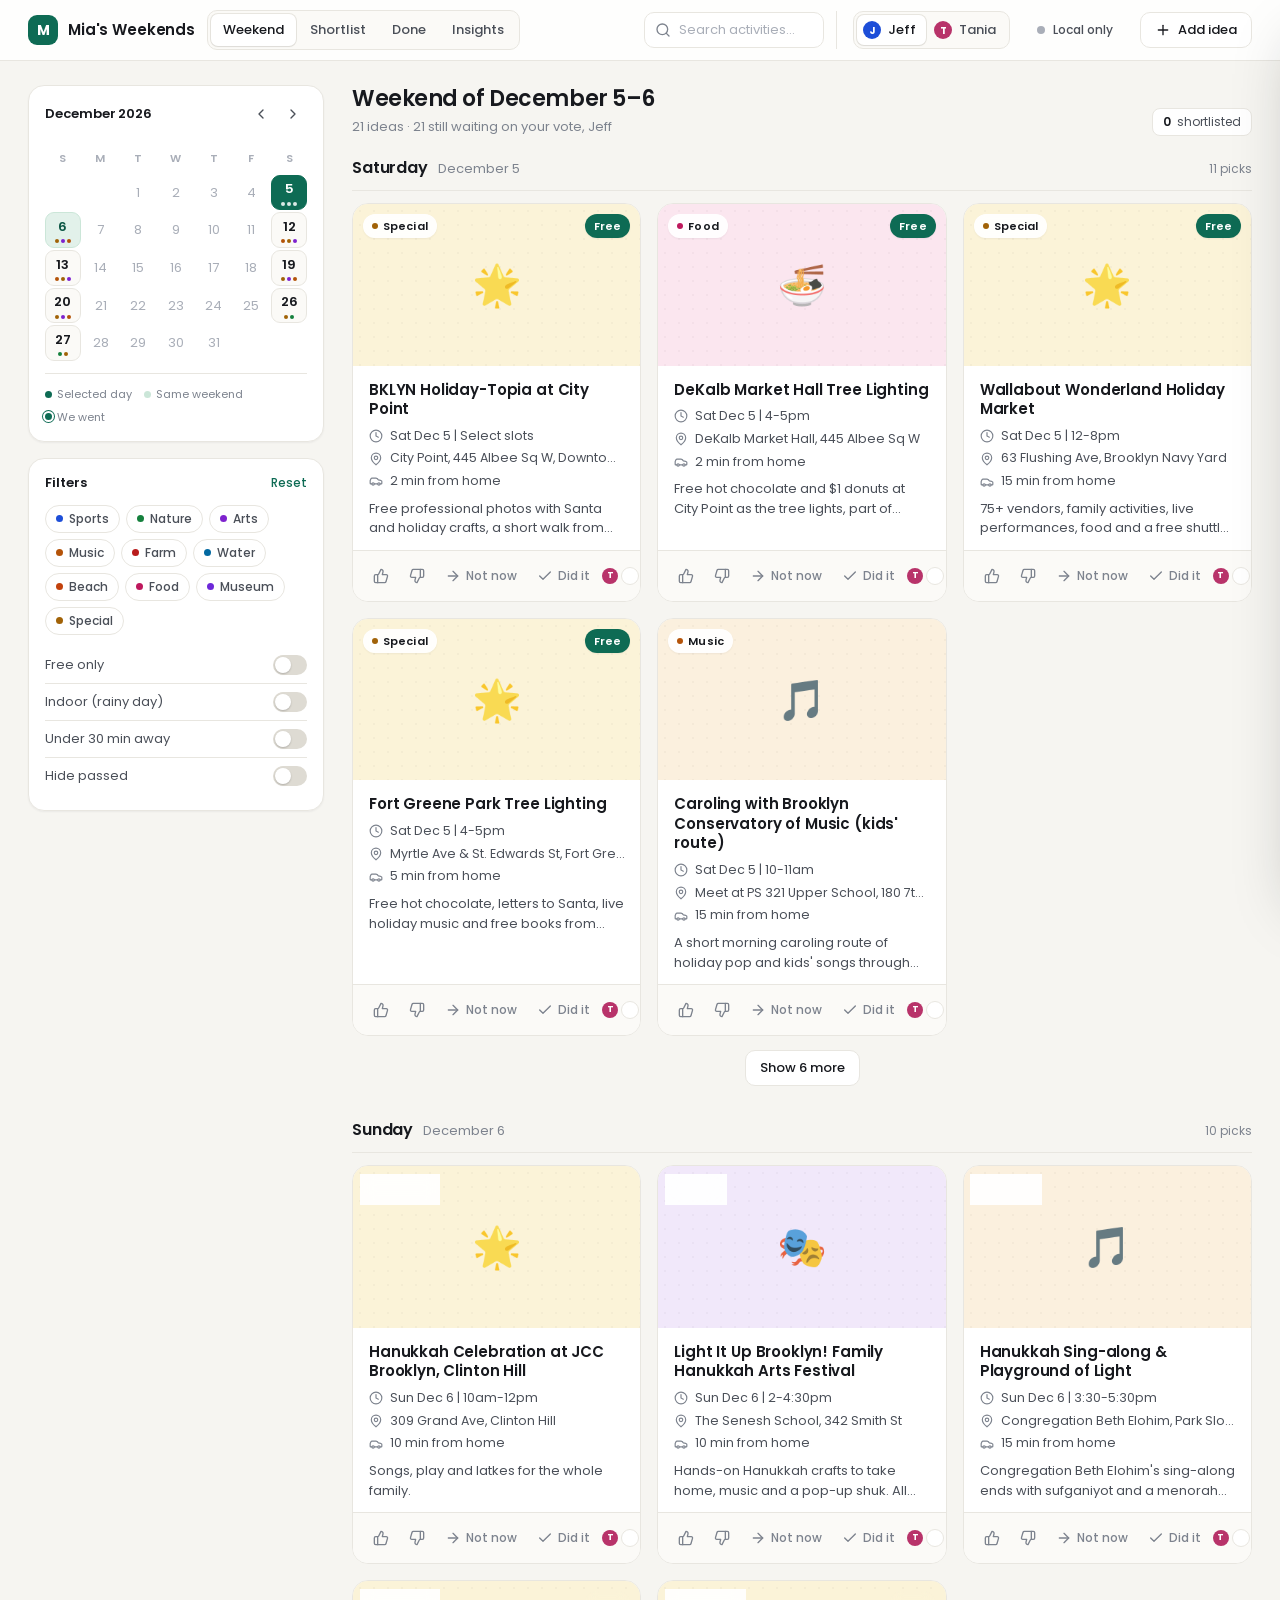
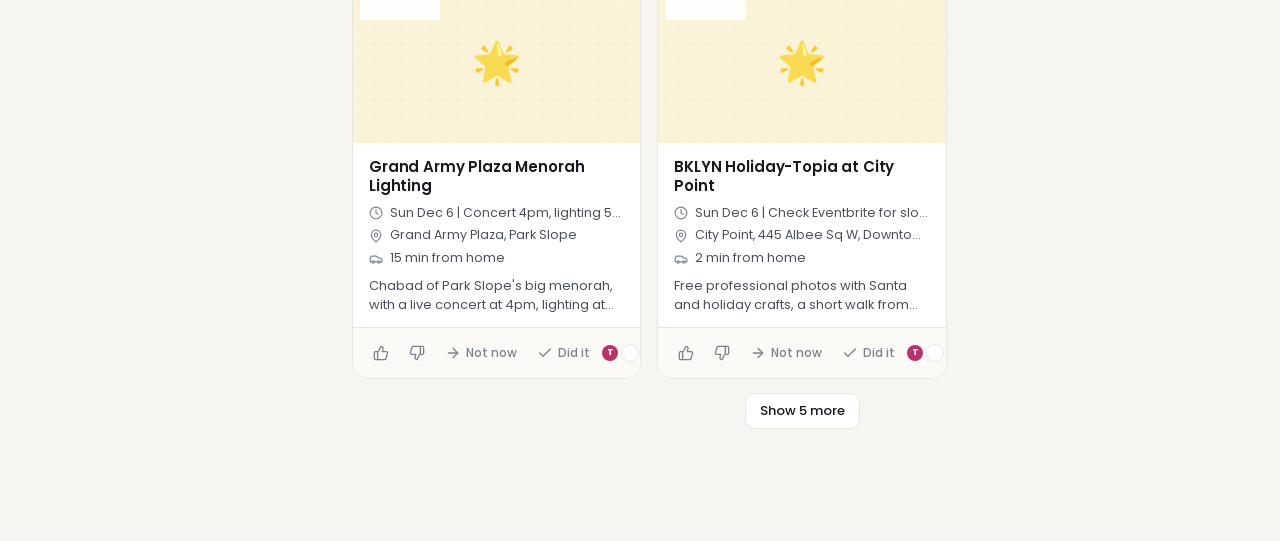
==== commit 931c3388: "Update planner: Nov 28 - Jan 3 weekends, redesign" ====
--- a/index.html
+++ b/index.html
@@ -1,875 +1,2396 @@
-<!DOCTYPE html><script type="application/json" id="cowork-artifact-meta">
-{
-  "name": "Mia Weekend Adventures",
-  "schemaVersion": 1,
-  "description": "Family activity planner for Jeff, Tania & Mia (3). Calendar view for August/September/October 2026 — click any weekend day to see that day's curated picks. Cards have gradient headers, Jeff + Tania voting (👍/👎/⏭️ not this weekend), shared notes field, and a preference learning panel. Updated weekly by the Saturday scan."
-}
-</script>
+<!DOCTYPE html>
 <html lang="en">
 <head>
 <meta charset="UTF-8">
-<meta name="viewport" content="width=device-width, initial-scale=1.0">
-<title>Mia's Weekend Adventures</title>
+<meta name="viewport" content="width=device-width, initial-scale=1">
+<title>Mia's Weekends</title>
 <style>
-:root {
-  color-scheme: light;
-  --bg: #FDFCFA;
-  --surface: #FFFFFF;
-  --border: #EDE9E2;
-  --border2: #DDD7CE;
-  --text: #1A1714;
-  --muted: #7A7268;
-  --muted2: #A89F95;
-  --jeff: #2563EB;
-  --jeff-bg: #EFF6FF;
-  --tania: #DB2777;
-  --tania-bg: #FDF2F8;
-  --both: #7C3AED;
-  --both-bg: #F5F3FF;
-  --green: #16A34A;
-  --green-bg: #F0FDF4;
-  --red: #DC2626;
-  --red-bg: #FEF2F2;
-  --skip: #D97706;
-  --skip-bg: #FFFBEB;
-  --done: #059669;
-  --done-bg: #ECFDF5;
-  --radius: 16px;
-  --sh1: 0 1px 3px rgba(0,0,0,.07),0 1px 2px rgba(0,0,0,.04);
-  --sh2: 0 4px 16px rgba(0,0,0,.09),0 2px 4px rgba(0,0,0,.04);
-  --sh3: 0 20px 48px rgba(0,0,0,.14),0 8px 16px rgba(0,0,0,.06);
+
+
+
+:root{
+  --bg:#F6F5F1;--surface:#FFFFFF;--surface-2:#FBFAF7;
+  --ink:#17191E;--ink-2:#4A4F58;--ink-3:#7D838E;--ink-4:#A9AEB8;
+  --line:#E8E6E0;--line-2:#DEDBD3;
+  --accent:#0E6B54;--accent-ink:#0B5644;--accent-soft:#E2F1EA;--accent-soft-2:#CBE6D8;
+  --danger:#B42318;--danger-soft:#FBE9E7;
+  --amber:#8A5A00;--amber-soft:#FBF1D9;
+  --r-sm:8px;--r:12px;--r-lg:16px;
+  --shadow-sm:0 1px 2px rgba(23,25,30,.05);
+  --shadow:0 1px 2px rgba(23,25,30,.04),0 6px 20px -8px rgba(23,25,30,.14);
+  --shadow-lg:0 24px 60px -20px rgba(23,25,30,.28);
+  --font:"Poppins",-apple-system,BlinkMacSystemFont,"Segoe UI",Roboto,"Helvetica Neue",Arial,sans-serif;
+  --jeff:#1D4ED8;--jeff-soft:#E4ECFB;--tania:#B8336A;--tania-soft:#FBE4EE;
 }
 *{box-sizing:border-box;margin:0;padding:0}
-body{font-family:-apple-system,BlinkMacSystemFont,'Segoe UI',Helvetica,Arial,sans-serif;background:var(--bg);color:var(--text);min-height:100vh}
-.hdr{background:var(--surface);border-bottom:1px solid var(--border);padding:14px 22px;display:flex;align-items:center;justify-content:space-between;gap:16px;position:sticky;top:0;z-index:300}
-.hdr-brand{display:flex;align-items:center;gap:12px}
-.hdr-logo{width:40px;height:40px;background:linear-gradient(135deg,#FBBF24,#F59E0B);border-radius:10px;display:flex;align-items:center;justify-content:center;font-size:22px;box-shadow:0 2px 8px rgba(245,158,11,.35);flex-shrink:0}
-.hdr-title{font-size:17px;font-weight:800;letter-spacing:-.4px}
-.hdr-sub{font-size:11px;color:var(--muted);margin-top:1px}
-.hdr-add{background:var(--text);color:#fff;border:none;border-radius:9px;padding:8px 16px;font-size:13px;font-weight:700;cursor:pointer;display:flex;align-items:center;gap:6px;transition:opacity .15s;white-space:nowrap;flex-shrink:0}
-.hdr-add:hover{opacity:.85}
-.layout{max-width:1120px;margin:0 auto;padding:26px 20px 60px;display:grid;grid-template-columns:300px 1fr;gap:26px;align-items:start}
-@media(max-width:800px){.layout{grid-template-columns:1fr}.cal-section{position:static}}
-.cal-section{position:sticky;top:74px;display:flex;flex-direction:column;gap:14px}
-.month-tabs{display:flex;gap:6px}
-.mtab{flex:1;padding:8px;border-radius:9px;border:1.5px solid var(--border);background:var(--surface);font-size:13px;font-weight:700;cursor:pointer;color:var(--muted);transition:all .15s;text-align:center}
-.mtab.active{background:var(--text);color:#fff;border-color:var(--text)}
-.cal-card{background:var(--surface);border-radius:var(--radius);border:1px solid var(--border);box-shadow:var(--sh1);overflow:hidden}
-.cal-gh-row{display:grid;grid-template-columns:repeat(7,1fr);background:#F7F5F0}
-.cal-gh{font-size:9px;font-weight:800;text-align:center;padding:8px 0;color:var(--muted);text-transform:uppercase;letter-spacing:.06em}
-.cal-gh.wk{color:var(--text)}
-.cal-body{display:grid;grid-template-columns:repeat(7,1fr);gap:1px;background:var(--border)}
-.cal-cell{background:var(--surface);min-height:50px;padding:6px 5px;display:flex;flex-direction:column;gap:2px}
-.cal-cell.wknd{background:#FFFEF5;cursor:pointer}
-.cal-cell.wknd:hover{background:#FFF8E1}
-.cal-cell.sel{background:#FFF3CD;box-shadow:inset 0 0 0 2px #F59E0B}
-.cal-cell.done-cell{background:#F0FDF4}
-.cal-num{font-size:12px;font-weight:700;color:var(--muted2)}
-.cal-cell.wknd .cal-num{color:var(--text)}
-.cal-dots{display:flex;flex-wrap:wrap;gap:2px;margin-top:1px}
-.cal-dot{width:6px;height:6px;border-radius:50%}
-.cal-cnt{font-size:9px;color:var(--muted2);font-weight:600}
-.cal-done-check{font-size:10px;margin-top:1px}
-.acts-section{display:flex;flex-direction:column;gap:0}
-.no-sel{padding:48px 24px;text-align:center;background:var(--surface);border:1px solid var(--border);border-radius:var(--radius)}
-.no-sel .ns-e{font-size:44px;display:block;margin-bottom:12px}
-.no-sel h3{font-size:17px;font-weight:800;margin-bottom:6px}
-.no-sel p{font-size:13px;color:var(--muted);line-height:1.65}
-.day-block{margin-bottom:28px}
-.day-hdr{display:flex;align-items:baseline;gap:10px;margin-bottom:14px;padding-bottom:10px;border-bottom:2px solid var(--border)}
-.day-name{font-size:21px;font-weight:800;letter-spacing:-.5px}
-.day-date{font-size:14px;color:var(--muted);font-weight:500}
-.day-badge{margin-left:auto;font-size:11px;background:var(--text);color:#fff;padding:2px 9px;border-radius:20px;font-weight:700}
-.day-badge.done-badge{background:var(--done)}
-.cards-grid{display:grid;grid-template-columns:repeat(auto-fill,minmax(275px,1fr));gap:13px}
-.show-more-btn{margin-top:10px;padding:8px;border-radius:10px;border:1.5px dashed var(--border2);background:transparent;font-size:12px;font-weight:700;cursor:pointer;color:var(--muted);width:100%;transition:all .15s}
-.show-more-btn:hover{background:var(--surface);border-color:var(--muted)}
-.empty-day{padding:26px 20px;text-align:center;background:var(--surface);border:1.5px dashed var(--border2);border-radius:var(--radius);color:var(--muted);font-size:13px}
-.card{background:var(--surface);border-radius:var(--radius);border:1px solid var(--border);box-shadow:var(--sh1);overflow:hidden;transition:box-shadow .18s,transform .18s;cursor:pointer;display:flex;flex-direction:column;position:relative}
-.card:hover{box-shadow:var(--sh2);transform:translateY(-2px)}
-.card.skipped{border-color:#FCD34D;opacity:.9}
-.card.went{border-color:var(--done)}
-.card-went-banner{background:var(--done-bg);border-bottom:1px solid #A7F3D0;padding:5px 12px;font-size:11px;font-weight:700;color:var(--done);display:flex;align-items:center;gap:5px}
-.card-img{height:115px;position:relative;overflow:hidden;display:flex;align-items:center;justify-content:center;flex-shrink:0}
-.card-img img{width:100%;height:100%;object-fit:cover;position:absolute;inset:0;z-index:1}
-.card-emoji{font-size:44px;position:relative;z-index:2;filter:drop-shadow(0 2px 6px rgba(0,0,0,.18))}
-.card-body{padding:13px 13px 8px;flex:1;display:flex;flex-direction:column}
-.card-top{display:flex;align-items:flex-start;justify-content:space-between;gap:6px;margin-bottom:5px}
-.cat-pill{font-size:10px;font-weight:700;padding:2px 8px;border-radius:20px;white-space:nowrap;flex-shrink:0}
-.card-indicators{display:flex;gap:4px;flex-wrap:wrap}
-.ind{font-size:10px;padding:1px 5px;border-radius:10px;font-weight:700}
-.ind-note{background:#F3F4F6;color:var(--muted)}
-.ind-skip{background:var(--skip-bg);color:var(--skip)}
-.ind-went{background:var(--done-bg);color:var(--done)}
-.card-title{font-size:14px;font-weight:800;line-height:1.3;margin-bottom:4px;letter-spacing:-.2px}
-.card-desc{font-size:12px;color:var(--muted);line-height:1.6;margin-bottom:9px;display:-webkit-box;-webkit-line-clamp:2;-webkit-box-orient:vertical;overflow:hidden;flex:1}
-.card-meta{display:flex;flex-direction:column;gap:3px;margin-bottom:8px}
-.cmeta{font-size:11.5px;color:var(--muted);display:flex;gap:5px;align-items:flex-start}
-.cmeta-i{font-size:12px;flex-shrink:0}
-.card-tags-row{display:flex;gap:4px;flex-wrap:wrap;margin-bottom:6px}
-.tag{font-size:10px;padding:2px 7px;border-radius:20px;font-weight:600}
-.tag-free{background:#DCFCE7;color:#166534}
-.tag-outdoor{background:#DBEAFE;color:#1E40AF}
-.tag-indoor{background:#EDE9FE;color:#5B21B6}
-.tag-toddler-friendly{background:#FEF9C3;color:#713F12}
-.tag-daytrip{background:#FFEDD5;color:#9A3412}
-.rtag-active{font-size:10px;padding:2px 7px;border-radius:20px;font-weight:700;display:inline-flex;align-items:center;gap:2px}
-.rtag-jeff{background:var(--jeff-bg);color:var(--jeff)}
-.rtag-tania{background:var(--tania-bg);color:var(--tania)}
-.rtag-both{background:var(--both-bg);color:var(--both)}
-.card-votes{border-top:1px solid var(--border);background:#FAFAF8;padding:9px 12px;display:flex;flex-direction:column;gap:7px}
-.voter-row{display:flex;align-items:center;gap:4px;flex-wrap:wrap}
-.vlbl{font-size:10px;font-weight:800;padding:2px 7px;border-radius:20px;white-space:nowrap;margin-right:2px}
-.vlbl-j{background:var(--jeff-bg);color:var(--jeff)}
-.vlbl-t{background:var(--tania-bg);color:var(--tania)}
-.vbtn{width:28px;height:28px;border-radius:7px;border:1.5px solid var(--border2);background:#fff;cursor:pointer;font-size:13px;display:flex;align-items:center;justify-content:center;transition:all .12s;flex-shrink:0}
-.vbtn:hover{border-color:#999;background:var(--bg)}
-.vbtn.v-up{background:var(--green-bg);border-color:var(--green)}
-.vbtn.v-dn{background:var(--red-bg);border-color:var(--red)}
-.vbtn.v-skip{background:var(--skip-bg);border-color:var(--skip)}
-.skip-btn{height:26px;padding:0 8px;border-radius:7px;border:1.5px solid var(--border2);background:#fff;cursor:pointer;font-size:10px;font-weight:700;color:var(--muted);transition:all .12s;white-space:nowrap;flex-shrink:0}
-.skip-btn:hover{border-color:var(--skip);color:var(--skip)}
-.skip-btn.active{background:var(--skip-bg);border-color:var(--skip);color:var(--skip)}
-.rtags-row{display:flex;align-items:center;gap:4px;flex-wrap:wrap;padding-top:2px}
-.rt-btn{height:24px;padding:0 7px;border-radius:20px;border:1.5px solid var(--border2);background:#fff;cursor:pointer;font-size:10px;font-weight:700;color:var(--muted);transition:all .12s;white-space:nowrap;display:inline-flex;align-items:center;gap:2px}
-.rt-btn:hover{border-color:var(--muted)}
-.rt-btn.j-on{background:var(--jeff-bg);border-color:var(--jeff);color:var(--jeff)}
-.rt-btn.t-on{background:var(--tania-bg);border-color:var(--tania);color:var(--tania)}
-.rt-btn.b-on{background:var(--both-bg);border-color:var(--both);color:var(--both)}
-.card-btm{display:flex;align-items:center;gap:8px;padding-top:6px;border-top:1px solid var(--border);margin-top:2px}
-.did-it-btn{height:28px;padding:0 10px;border-radius:8px;border:1.5px solid var(--border2);background:#fff;cursor:pointer;font-size:11px;font-weight:700;color:var(--muted);transition:all .15s;white-space:nowrap;display:flex;align-items:center;gap:4px}
-.did-it-btn:hover{border-color:var(--done);color:var(--done)}
-.did-it-btn.went{background:var(--done-bg);border-color:var(--done);color:var(--done)}
-.src-lnk{margin-left:auto;font-size:10px;color:var(--muted2);text-decoration:none;border-bottom:1px dotted var(--muted2);white-space:nowrap}
-.src-lnk:hover{color:var(--text)}
-.sheet-bg{position:fixed;inset:0;background:rgba(0,0,0,.42);z-index:500;display:none;align-items:flex-end;justify-content:center}
-.sheet-bg.open{display:flex}
-.sheet{background:var(--surface);border-radius:22px 22px 0 0;width:100%;max-width:640px;max-height:90vh;overflow-y:auto;box-shadow:var(--sh3)}
-.sheet-drag-w{padding:14px;display:flex;justify-content:center}
-.sheet-drag{width:36px;height:4px;background:var(--border2);border-radius:4px}
-.sheet-hero{height:160px;position:relative;display:flex;align-items:center;justify-content:center;overflow:hidden}
-.sheet-hero img{position:absolute;inset:0;width:100%;height:100%;object-fit:cover}
-.sheet-hero-e{font-size:60px;position:relative;z-index:2;filter:drop-shadow(0 3px 8px rgba(0,0,0,.2))}
-.sheet-bd{padding:20px 22px 0}
-.sh-cat{font-size:11px;font-weight:700;padding:3px 10px;border-radius:20px;display:inline-block;margin-bottom:8px}
-.sh-title{font-size:21px;font-weight:800;letter-spacing:-.5px;line-height:1.25;margin-bottom:8px}
-.sh-desc{font-size:14px;color:var(--muted);line-height:1.65;margin-bottom:18px}
-.sh-details{display:flex;flex-direction:column;gap:10px;margin-bottom:20px}
-.sh-dr{display:flex;align-items:flex-start;gap:12px}
-.sh-di{font-size:18px;width:28px;text-align:center;flex-shrink:0}
-.sh-dl{font-size:10px;font-weight:700;color:var(--muted);text-transform:uppercase;letter-spacing:.06em;margin-bottom:2px}
-.sh-dv{font-size:14px;line-height:1.4}
-.sh-dv a{color:var(--jeff)}
-.sh-sec{background:var(--bg);border-radius:14px;padding:15px;margin-bottom:12px}
-.sh-sec-t{font-size:10px;font-weight:800;color:var(--muted);text-transform:uppercase;letter-spacing:.07em;margin-bottom:12px}
-.sh-vr{display:flex;align-items:flex-start;gap:8px;margin-bottom:12px;flex-wrap:wrap}
-.sh-vr:last-child{margin-bottom:0}
-.sh-vname{font-size:14px;font-weight:800;width:54px;flex-shrink:0;padding-top:5px}
-.sh-vbtns{display:flex;flex-direction:column;gap:6px;flex:1}
-.sh-main-btns{display:flex;gap:6px;flex-wrap:wrap}
-.sh-mbtn{padding:7px 14px;border-radius:9px;border:1.5px solid var(--border2);background:var(--surface);font-size:14px;cursor:pointer;transition:all .12s;font-weight:700;white-space:nowrap}
-.sh-mbtn:hover{border-color:#999}
-.sh-mbtn.up-a{background:var(--green-bg);border-color:var(--green)}
-.sh-mbtn.dn-a{background:var(--red-bg);border-color:var(--red)}
-.sh-mbtn.sk-a{background:var(--skip-bg);border-color:var(--skip)}
-.tag-palette{display:flex;flex-wrap:wrap;gap:5px;margin-top:6px}
-.tp-btn{padding:5px 10px;border-radius:20px;border:1.5px solid var(--border2);background:var(--surface);cursor:pointer;font-size:12px;font-weight:700;transition:all .12s;display:flex;align-items:center;gap:4px;white-space:nowrap}
-.tp-btn:hover{border-color:var(--muted)}
-.tp-btn.j-on{background:var(--jeff-bg);border-color:var(--jeff);color:var(--jeff)}
-.tp-btn.t-on{background:var(--tania-bg);border-color:var(--tania);color:var(--tania)}
-.tp-btn.b-on{background:var(--both-bg);border-color:var(--both);color:var(--both)}
-.sh-did-row{display:flex;align-items:center;gap:10px;flex-wrap:wrap}
-.sh-did-btn{padding:9px 18px;border-radius:10px;border:2px solid var(--border2);background:var(--surface);cursor:pointer;font-size:14px;font-weight:800;transition:all .15s;display:flex;align-items:center;gap:7px}
-.sh-did-btn:hover{border-color:var(--done);color:var(--done)}
-.sh-did-btn.went{background:var(--done-bg);border-color:var(--done);color:var(--done)}
-.sh-did-note{font-size:12px;color:var(--muted);line-height:1.5;flex:1}
-.notes-ta{width:100%;padding:10px 13px;border:1.5px solid var(--border2);border-radius:10px;font-size:13.5px;font-family:inherit;resize:vertical;min-height:80px;background:var(--surface);line-height:1.55}
-.notes-ta:focus{outline:none;border-color:var(--text)}
-.notes-ft{display:flex;align-items:center;gap:10px;margin-top:8px}
-.notes-save{padding:7px 18px;border-radius:8px;border:none;background:var(--text);color:#fff;font-size:13px;font-weight:700;cursor:pointer}
-.notes-hint{font-size:11px;color:var(--muted)}
-.prefs-card{background:var(--surface);border-radius:var(--radius);border:1px solid var(--border);box-shadow:var(--sh1);overflow:hidden;margin-top:10px}
-.prefs-hdr{padding:15px 18px;cursor:pointer;display:flex;align-items:center;justify-content:space-between;user-select:none}
-.prefs-hdr h2{font-size:15px;font-weight:800;display:flex;align-items:center;gap:8px}
-.prefs-chev{font-size:12px;color:var(--muted);transition:transform .2s}
-.prefs-chev.open{transform:rotate(180deg)}
-.prefs-body{padding:0 18px 18px;display:none}
-.prefs-body.open{display:block}
-.prefs-grid{display:grid;grid-template-columns:1fr 1fr;gap:16px;margin-bottom:16px}
-@media(max-width:500px){.prefs-grid{grid-template-columns:1fr}}
-.pc h3{font-size:10px;font-weight:800;color:var(--muted);text-transform:uppercase;letter-spacing:.07em;margin-bottom:8px}
-.pi{display:flex;align-items:flex-start;gap:7px;padding:6px 8px;background:var(--bg);border-radius:8px;margin-bottom:5px;font-size:13px}
-.pi-i{font-size:15px;flex-shrink:0}
-.prefs-empty{font-size:13px;color:var(--muted);font-style:italic}
-.prefs-tags-section{margin-bottom:14px}
-.prefs-tags-section h3{font-size:10px;font-weight:800;color:var(--muted);text-transform:uppercase;letter-spacing:.07em;margin-bottom:8px}
-.pt-row{display:flex;gap:6px;flex-wrap:wrap}
-.pt-chip{font-size:11px;padding:3px 9px;border-radius:20px;font-weight:700}
-.pt-chip-j{background:var(--jeff-bg);color:var(--jeff)}
-.pt-chip-t{background:var(--tania-bg);color:var(--tania)}
-.pt-chip-b{background:var(--both-bg);color:var(--both)}
-.prefs-insight{padding:12px 16px;background:#FFFBEB;border:1px solid #FDE68A;border-radius:10px;font-size:12.5px;color:#92400E;line-height:1.6}
-.modal-bg{position:fixed;inset:0;background:rgba(0,0,0,.45);z-index:600;display:none;align-items:center;justify-content:center;padding:20px}
-.modal-bg.open{display:flex}
-.modal{background:var(--surface);border-radius:18px;padding:26px;width:100%;max-width:500px;max-height:92vh;overflow-y:auto;box-shadow:var(--sh3)}
-.modal h2{font-size:18px;font-weight:800;margin-bottom:18px}
-.fg{margin-bottom:12px}
-.fg label{font-size:11px;font-weight:700;color:var(--muted);text-transform:uppercase;letter-spacing:.05em;display:block;margin-bottom:5px}
-.fg input,.fg textarea,.fg select{width:100%;padding:9px 12px;border:1.5px solid var(--border2);border-radius:9px;font-size:14px;font-family:inherit;background:var(--bg)}
-.fg input:focus,.fg textarea:focus,.fg select:focus{outline:none;border-color:var(--text)}
-.fg textarea{min-height:70px;resize:vertical}
-.fg-row{display:grid;grid-template-columns:1fr 1fr;gap:10px}
-.chk-row{display:flex;gap:12px;flex-wrap:wrap;margin-top:4px}
-.chk-row label{font-size:13px;display:flex;align-items:center;gap:5px;font-weight:normal;color:var(--text);text-transform:none;letter-spacing:0}
-.m-btns{display:flex;gap:10px;justify-content:flex-end;margin-top:20px}
-.btn-sec{padding:9px 18px;border-radius:9px;border:1.5px solid var(--border2);background:var(--surface);font-size:14px;cursor:pointer;font-weight:700}
-.btn-pri{padding:9px 20px;border-radius:9px;border:none;background:var(--text);color:#fff;font-size:14px;font-weight:700;cursor:pointer}
-.toast{position:fixed;bottom:28px;right:28px;background:var(--text);color:#fff;padding:10px 18px;border-radius:12px;font-size:13px;font-weight:700;z-index:700;opacity:0;transition:opacity .25s;pointer-events:none;box-shadow:var(--sh2)}
-.toast.show{opacity:1}
+html{-webkit-text-size-adjust:100%}
+body{font-family:var(--font);background:var(--bg);color:var(--ink);font-size:13.5px;line-height:1.5;-webkit-font-smoothing:antialiased;text-rendering:optimizeLegibility}
+button{font:inherit;color:inherit;background:none;border:0;cursor:pointer}
+button:disabled{cursor:default}
+input,select,textarea{font:inherit;color:inherit}
+a{color:inherit}
+svg.i{width:16px;height:16px;stroke:currentColor;fill:none;stroke-width:2;stroke-linecap:round;stroke-linejoin:round;flex:none}
+:focus-visible{outline:2px solid var(--accent);outline-offset:2px;border-radius:6px}
+::selection{background:var(--accent-soft-2)}
+
+/* ── Top bar ─────────────────────────────────────────────── */
+.topbar{position:sticky;top:0;z-index:40;background:rgba(255,255,255,.86);backdrop-filter:saturate(180%) blur(12px);-webkit-backdrop-filter:saturate(180%) blur(12px);border-bottom:1px solid var(--line)}
+.topbar-in{max-width:1440px;margin:0 auto;padding:0 28px;height:60px;display:flex;align-items:center;gap:20px}
+.brand{display:flex;align-items:center;gap:10px;text-decoration:none;flex:none}
+.brand-mark{width:30px;height:30px;border-radius:9px;background:var(--accent);color:#fff;display:grid;place-items:center;font-weight:700;font-size:14px;letter-spacing:-.02em}
+.brand-name{font-weight:600;font-size:15px;letter-spacing:-.01em}
+.brand-sub{font-size:12px;color:var(--ink-3);margin-left:2px}
+.seg{display:inline-flex;background:var(--surface-2);border:1px solid var(--line);border-radius:10px;padding:3px;gap:2px}
+.seg button{padding:6px 12px;border-radius:7px;font-size:13px;font-weight:500;color:var(--ink-2);transition:background .15s,color .15s,box-shadow .15s}
+.seg button:hover{color:var(--ink)}
+.seg button[aria-pressed="true"]{background:#fff;color:var(--ink);box-shadow:var(--shadow-sm),0 0 0 1px var(--line)}
+.spacer{flex:1}
+.search{position:relative;width:260px}
+.search input{width:100%;height:36px;padding:0 12px 0 34px;border:1px solid var(--line);border-radius:10px;background:var(--surface);font-size:13px;transition:border-color .15s,box-shadow .15s}
+.search input::placeholder{color:var(--ink-4)}
+.search input:focus{outline:0;border-color:var(--accent);box-shadow:0 0 0 3px var(--accent-soft)}
+.search svg{position:absolute;left:11px;top:10px;color:var(--ink-3)}
+.who{display:inline-flex;align-items:center;gap:8px;padding-left:16px;border-left:1px solid var(--line)}
+.who-label{font-size:12px;color:var(--ink-3);white-space:nowrap}
+.who .seg button{display:inline-flex;align-items:center;gap:7px;padding:5px 10px 5px 6px}
+.av{width:22px;height:22px;border-radius:50%;display:inline-grid;place-items:center;font-size:11px;font-weight:700;color:#fff;flex:none}
+.av.j{background:var(--jeff)}.av.t{background:var(--tania)}
+.av.sm{width:18px;height:18px;font-size:10px}
+.btn{display:inline-flex;align-items:center;gap:7px;height:36px;padding:0 14px;border-radius:10px;font-size:13px;font-weight:500;border:1px solid var(--line);background:var(--surface);color:var(--ink);transition:background .15s,border-color .15s,transform .05s;white-space:nowrap}
+.btn:hover{background:var(--surface-2);border-color:var(--line-2)}
+.btn:active{transform:translateY(1px)}
+.btn.primary{background:var(--accent);border-color:var(--accent);color:#fff}
+.btn.primary:hover{background:var(--accent-ink)}
+.btn.ghost{border-color:transparent;background:transparent}
+.btn.ghost:hover{background:var(--surface-2)}
+.btn.sm{height:30px;padding:0 10px;font-size:12px;border-radius:8px}
+.btn.danger{color:var(--danger)}
+.btn.sync{gap:8px;font-size:12px;color:var(--ink-2)}
+.sdot{width:8px;height:8px;border-radius:50%;background:var(--ink-4);display:inline-block;flex:none}
+.sdot.ok{background:var(--accent);box-shadow:0 0 0 3px var(--accent-soft)}
+.sdot.err{background:var(--danger)}
+.sdot.busy{background:var(--amber);animation:pulse 1s infinite}
+@keyframes pulse{50%{opacity:.4}}
+.kv{display:grid;grid-template-columns:auto 1fr;gap:6px 12px;font-size:12.5px;color:var(--ink-2)}
+.kv b{color:var(--ink);font-weight:500}
+.steps{counter-reset:s;display:grid;gap:8px;font-size:13px;color:var(--ink-2)}
+.steps div{display:flex;gap:10px;align-items:flex-start}
+.steps div::before{counter-increment:s;content:counter(s);flex:none;width:20px;height:20px;border-radius:50%;background:var(--surface-2);border:1px solid var(--line);font-size:11px;font-weight:600;display:grid;place-items:center;color:var(--ink)}
+code{font-family:ui-monospace,SFMono-Regular,Menlo,Consolas,monospace;font-size:11.5px;background:var(--surface-2);border:1px solid var(--line);border-radius:5px;padding:1px 5px}
+
+/* ── Layout ──────────────────────────────────────────────── */
+.shell{max-width:1440px;margin:0 auto;padding:24px 28px 80px;display:grid;grid-template-columns:296px minmax(0,1fr);gap:28px;align-items:start}
+.rail{position:sticky;top:84px;display:flex;flex-direction:column;gap:16px}
+.panel{background:var(--surface);border:1px solid var(--line);border-radius:var(--r-lg);box-shadow:var(--shadow-sm)}
+.panel-h{display:flex;align-items:center;justify-content:space-between;padding:14px 16px 0}
+.panel-h h3{font-size:13px;font-weight:600;letter-spacing:-.005em}
+.panel-b{padding:12px 16px 16px}
+
+/* Calendar */
+.cal-nav{display:flex;align-items:center;gap:4px}
+.cal-nav button{width:28px;height:28px;border-radius:8px;display:grid;place-items:center;color:var(--ink-2)}
+.cal-nav button:hover{background:var(--surface-2)}
+.cal-nav button:disabled{color:var(--ink-4);background:none}
+.cal-grid{display:grid;grid-template-columns:repeat(7,1fr);gap:2px;margin-top:6px}
+.cal-dow{font-size:11px;font-weight:600;color:var(--ink-4);text-align:center;padding:4px 0 6px;letter-spacing:.02em}
+.cal-d{position:relative;aspect-ratio:1;border-radius:9px;display:flex;flex-direction:column;align-items:center;justify-content:center;font-size:13px;color:var(--ink-4);font-variant-numeric:tabular-nums}
+.cal-d.wk{color:var(--ink-3)}
+.cal-d.has{color:var(--ink);font-weight:600;cursor:pointer;background:var(--surface-2);border:1px solid var(--line)}
+.cal-d.has:hover{border-color:var(--line-2);background:#fff}
+.cal-d.sel{background:var(--accent);border-color:var(--accent);color:#fff}
+.cal-d.pair{background:var(--accent-soft);border-color:var(--accent-soft-2);color:var(--accent-ink)}
+.cal-d .dots{display:flex;gap:2px;margin-top:3px;height:4px}
+.cal-d .dots i{width:4px;height:4px;border-radius:50%;display:block}
+.cal-d.sel .dots i{background:rgba(255,255,255,.85)!important}
+.cal-d .done{position:absolute;top:3px;right:4px;width:12px;height:12px;border-radius:50%;background:var(--accent);color:#fff;display:grid;place-items:center}
+.cal-d .done svg{width:8px;height:8px;stroke-width:3}
+.cal-d.sel .done{background:#fff;color:var(--accent)}
+.cal-legend{display:flex;flex-wrap:wrap;gap:6px 12px;margin-top:12px;padding-top:12px;border-top:1px solid var(--line)}
+.cal-legend span{display:inline-flex;align-items:center;gap:5px;font-size:11px;color:var(--ink-3)}
+.cal-legend i{width:7px;height:7px;border-radius:50%;display:inline-block}
+.wk-strip{display:none;gap:6px;overflow-x:auto;padding:2px 0 6px;-webkit-overflow-scrolling:touch;scrollbar-width:none}
+.wk-strip::-webkit-scrollbar{display:none}
+.wk-strip button{flex:none;height:34px;padding:0 12px;border-radius:10px;border:1px solid var(--line);background:#fff;font-size:12.5px;font-weight:500;color:var(--ink-2);display:inline-flex;align-items:center;gap:6px}
+.wk-strip button[aria-pressed="true"]{background:var(--accent);border-color:var(--accent);color:#fff}
+.wk-strip button i{width:6px;height:6px;border-radius:50%;background:var(--accent);display:inline-block}
+.wk-strip button[aria-pressed="true"] i{background:#fff}
+.ftog{display:none}
+
+/* Filters */
+.chips{display:flex;flex-wrap:wrap;gap:6px}
+.chip{display:inline-flex;align-items:center;gap:6px;height:28px;padding:0 10px;border-radius:999px;border:1px solid var(--line);background:#fff;font-size:12px;font-weight:500;color:var(--ink-2);transition:all .12s}
+.chip:hover{border-color:var(--line-2);color:var(--ink)}
+.chip[aria-pressed="true"]{background:var(--ink);border-color:var(--ink);color:#fff}
+.chip i{width:7px;height:7px;border-radius:50%;display:inline-block}
+.chip[aria-pressed="true"] i{outline:2px solid rgba(255,255,255,.5)}
+.toggle-row{display:flex;align-items:center;justify-content:space-between;padding:8px 0;font-size:13px;color:var(--ink-2)}
+.toggle-row+.toggle-row{border-top:1px solid var(--line)}
+.sw{position:relative;width:34px;height:20px;border-radius:999px;background:var(--line-2);transition:background .15s;flex:none}
+.sw::after{content:"";position:absolute;top:2px;left:2px;width:16px;height:16px;border-radius:50%;background:#fff;box-shadow:0 1px 2px rgba(0,0,0,.2);transition:transform .15s}
+.sw[aria-checked="true"]{background:var(--accent)}
+.sw[aria-checked="true"]::after{transform:translateX(14px)}
+.link-btn{font-size:12px;color:var(--accent);font-weight:500}
+.link-btn:hover{text-decoration:underline}
+
+/* ── Main ────────────────────────────────────────────────── */
+.main{min-width:0}
+.page-h{display:flex;align-items:flex-end;justify-content:space-between;gap:16px;margin-bottom:20px}
+.page-h h1{font-size:22px;font-weight:600;letter-spacing:-.02em;line-height:1.25}
+.page-h .sub{color:var(--ink-3);font-size:13px;margin-top:4px}
+.stat-row{display:flex;gap:8px;flex-wrap:wrap}
+.stat{display:inline-flex;align-items:center;gap:6px;height:28px;padding:0 10px;border-radius:8px;background:var(--surface);border:1px solid var(--line);font-size:12px;color:var(--ink-2);font-variant-numeric:tabular-nums}
+.stat b{color:var(--ink);font-weight:600}
+.stat.ok{background:var(--accent-soft);border-color:var(--accent-soft-2);color:var(--accent-ink)}
+.stat.ok b{color:var(--accent-ink)}
+
+.day{margin-bottom:32px}
+.day-h{display:flex;align-items:baseline;gap:10px;margin-bottom:12px;padding-bottom:10px;border-bottom:1px solid var(--line)}
+.day-h h2{font-size:16px;font-weight:600;letter-spacing:-.01em}
+.day-h .date{color:var(--ink-3);font-size:13px}
+.day-h .n{margin-left:auto;font-size:12px;color:var(--ink-3)}
+.grid{display:grid;grid-template-columns:repeat(auto-fill,minmax(280px,1fr));gap:16px}
+.more{display:flex;justify-content:center;margin-top:14px}
+
+/* Card */
+.card{position:relative;background:var(--surface);border:1px solid var(--line);border-radius:var(--r-lg);overflow:hidden;display:flex;flex-direction:column;transition:box-shadow .18s,transform .18s,border-color .18s;cursor:pointer}
+.card:hover{box-shadow:var(--shadow);transform:translateY(-1px);border-color:var(--line-2)}
+.card.passed{opacity:.55}
+.card.passed:hover{opacity:1}
+.card.done{border-color:var(--accent-soft-2)}
+.media{position:relative;aspect-ratio:16/9;background:var(--ph,var(--surface-2));overflow:hidden}
+.media img{width:100%;height:100%;object-fit:cover;display:block}
+.media .ph{position:absolute;inset:0;display:grid;place-items:center;font-size:40px;opacity:.9}
+.media .ph::before{content:"";position:absolute;inset:0;background-image:radial-gradient(rgba(0,0,0,.06) 1px,transparent 1px);background-size:14px 14px;opacity:.5}
+.media .ph span{position:relative;filter:saturate(.9)}
+.badges{position:absolute;top:10px;left:10px;right:10px;display:flex;justify-content:space-between;align-items:flex-start;gap:6px;pointer-events:none}
+.badge{display:inline-flex;align-items:center;gap:5px;height:24px;padding:0 9px;border-radius:999px;font-size:11px;font-weight:600;background:rgba(255,255,255,.92);backdrop-filter:blur(6px);color:var(--ink);box-shadow:var(--shadow-sm);letter-spacing:.01em}
+.badge i{width:6px;height:6px;border-radius:50%;display:inline-block}
+.badge.free{background:var(--accent);color:#fff}
+.badge.done{background:var(--accent);color:#fff}
+.badge.done svg{width:12px;height:12px;stroke-width:3}
+.body{padding:14px 16px 12px;display:flex;flex-direction:column;gap:8px;flex:1}
+.title{font-size:15px;font-weight:600;letter-spacing:-.01em;line-height:1.3}
+.meta{display:flex;flex-direction:column;gap:4px;color:var(--ink-2);font-size:12.5px}
+.meta div{display:flex;align-items:center;gap:7px;min-width:0}
+.meta svg{color:var(--ink-3);width:14px;height:14px}
+.meta span{overflow:hidden;text-overflow:ellipsis;white-space:nowrap}
+.desc{color:var(--ink-2);font-size:13px;line-height:1.5;display:-webkit-box;-webkit-line-clamp:2;-webkit-box-orient:vertical;overflow:hidden}
+.rx{display:flex;flex-wrap:wrap;gap:4px;margin-top:2px}
+.rx span{font-size:11px;padding:2px 7px;border-radius:6px;background:var(--surface-2);border:1px solid var(--line);color:var(--ink-2)}
+.rx span.j{border-color:var(--jeff-soft);background:var(--jeff-soft);color:var(--jeff)}
+.rx span.t{border-color:var(--tania-soft);background:var(--tania-soft);color:var(--tania)}
+.foot{display:flex;align-items:center;gap:4px;padding:10px 12px;overflow:hidden;border-top:1px solid var(--line);background:var(--surface-2)}
+.vb{display:inline-flex;align-items:center;justify-content:center;gap:5px;height:30px;min-width:30px;padding:0 7px;flex:none;border-radius:8px;border:1px solid transparent;color:var(--ink-3);font-size:12px;font-weight:500;transition:all .12s}
+.vb:hover{background:#fff;border-color:var(--line);color:var(--ink)}
+.vb.on.up{background:var(--accent-soft);border-color:var(--accent-soft-2);color:var(--accent-ink)}
+.vb.on.dn{background:var(--danger-soft);border-color:#F3C9C4;color:var(--danger)}
+.vb.on.sk{background:var(--amber-soft);border-color:#F1DDA8;color:var(--amber)}
+.vb.on.dd{background:var(--ink);border-color:var(--ink);color:#fff}
+.other{margin-left:auto;display:inline-flex;align-items:center;gap:3px;font-size:11px;color:var(--ink-3);flex:none}
+.other .av{width:16px;height:16px;font-size:9px}
+.other .st{display:inline-grid;place-items:center;width:18px;height:18px;border-radius:50%;background:#fff;border:1px solid var(--line)}
+.other .st svg{width:11px;height:11px}
+.other .st.up{color:var(--accent);border-color:var(--accent-soft-2);background:var(--accent-soft)}
+.other .st.dn{color:var(--danger);border-color:#F3C9C4;background:var(--danger-soft)}
+.other .st.sk{color:var(--amber);border-color:#F1DDA8;background:var(--amber-soft)}
+
+.empty{padding:48px 24px;text-align:center;color:var(--ink-3);background:var(--surface);border:1px dashed var(--line-2);border-radius:var(--r-lg)}
+.empty h3{color:var(--ink);font-size:15px;font-weight:600;margin-bottom:4px}
+
+/* ── Drawer ──────────────────────────────────────────────── */
+.scrim{position:fixed;inset:0;background:rgba(23,25,30,.35);opacity:0;pointer-events:none;transition:opacity .2s;z-index:60}
+.scrim.open{opacity:1;pointer-events:auto}
+.drawer{position:fixed;top:0;right:0;bottom:0;width:min(560px,100vw);background:var(--surface);z-index:70;transform:translateX(100%);transition:transform .25s cubic-bezier(.2,.8,.2,1);box-shadow:var(--shadow-lg);display:flex;flex-direction:column;overflow:hidden}
+.drawer.open{transform:none}
+.dr-top{position:sticky;top:0;display:flex;align-items:center;justify-content:space-between;padding:12px 16px;border-bottom:1px solid var(--line);background:#fff;z-index:1}
+.dr-top .kicker{font-size:12px;color:var(--ink-3);display:flex;align-items:center;gap:8px}
+.icon-btn{width:32px;height:32px;border-radius:8px;display:grid;place-items:center;color:var(--ink-2)}
+.icon-btn:hover{background:var(--surface-2);color:var(--ink)}
+.dr-body{overflow-y:auto;flex:1}
+.dr-media{aspect-ratio:2/1;position:relative;background:var(--ph,var(--surface-2))}
+.dr-media img{width:100%;height:100%;object-fit:cover;display:block}
+.dr-media .ph{position:absolute;inset:0;display:grid;place-items:center;font-size:64px}
+.dr-sec{padding:20px 24px;border-bottom:1px solid var(--line)}
+.dr-sec:last-child{border-bottom:0}
+.dr-sec h2{font-size:20px;font-weight:600;letter-spacing:-.015em;line-height:1.25;margin:6px 0 10px}
+.dr-sec h4{font-size:12px;font-weight:600;color:var(--ink-3);text-transform:uppercase;letter-spacing:.06em;margin-bottom:10px}
+.dr-meta{display:grid;grid-template-columns:auto 1fr;gap:8px 12px;font-size:13px;color:var(--ink-2);align-items:center}
+.dr-meta svg{color:var(--ink-3)}
+.dr-desc{font-size:14px;line-height:1.6;color:var(--ink-2);margin-top:14px}
+.dr-src{margin-top:14px;display:inline-flex;align-items:center;gap:6px;font-size:13px;color:var(--accent);font-weight:500;text-decoration:none}
+.dr-src:hover{text-decoration:underline}
+.person{border:1px solid var(--line);border-radius:var(--r);padding:14px;background:var(--surface-2)}
+.person+.person{margin-top:10px}
+.person.me{background:#fff;border-color:var(--line-2);box-shadow:var(--shadow-sm)}
+.person-h{display:flex;align-items:center;gap:8px;margin-bottom:10px}
+.person-h b{font-size:13px;font-weight:600}
+.person-h .you{font-size:11px;color:var(--ink-3);background:var(--surface-2);border:1px solid var(--line);padding:1px 7px;border-radius:999px}
+.vrow{display:flex;gap:6px;flex-wrap:wrap}
+.vrow .vb{background:#fff;border-color:var(--line);height:34px;padding:0 12px}
+.trow{display:flex;flex-wrap:wrap;gap:6px;margin-top:10px}
+.tg{height:28px;padding:0 10px;border-radius:999px;border:1px solid var(--line);background:#fff;font-size:12px;color:var(--ink-2);transition:all .12s}
+.tg:hover{border-color:var(--line-2);color:var(--ink)}
+.tg.on{background:var(--ink);border-color:var(--ink);color:#fff}
+.tg.on.j{background:var(--jeff);border-color:var(--jeff)}
+.tg.on.t{background:var(--tania);border-color:var(--tania)}
+.did-row{display:flex;align-items:center;justify-content:space-between;gap:12px}
+.did-row p{font-size:13px;color:var(--ink-2)}
+textarea{width:100%;min-height:96px;padding:10px 12px;border:1px solid var(--line);border-radius:10px;background:#fff;resize:vertical;line-height:1.5;font-size:13px}
+textarea:focus{outline:0;border-color:var(--accent);box-shadow:0 0 0 3px var(--accent-soft)}
+.note-foot{display:flex;justify-content:space-between;align-items:center;margin-top:8px;font-size:12px;color:var(--ink-3)}
+
+/* ── Modal ───────────────────────────────────────────────── */
+.modal{position:fixed;inset:0;display:grid;place-items:center;padding:20px;z-index:80;opacity:0;pointer-events:none;transition:opacity .15s}
+.modal.open{opacity:1;pointer-events:auto}
+.modal-c{width:min(560px,100%);background:#fff;border-radius:var(--r-lg);box-shadow:var(--shadow-lg);max-height:90vh;overflow:auto}
+.modal-h{padding:18px 22px 0;display:flex;justify-content:space-between;align-items:center}
+.modal-h h3{font-size:17px;font-weight:600;letter-spacing:-.01em}
+.modal-b{padding:16px 22px 22px;display:grid;gap:14px}
+.f{display:grid;gap:6px}
+.f label{font-size:12px;font-weight:600;color:var(--ink-2)}
+.f input,.f select{height:38px;padding:0 12px;border:1px solid var(--line);border-radius:10px;background:#fff}
+.f input:focus,.f select:focus{outline:0;border-color:var(--accent);box-shadow:0 0 0 3px var(--accent-soft)}
+.f2{display:grid;grid-template-columns:1fr 1fr;gap:12px}
+.modal-f{display:flex;justify-content:flex-end;gap:8px;padding-top:6px}
+
+/* ── Insights ────────────────────────────────────────────── */
+.ins-grid{display:grid;grid-template-columns:repeat(4,1fr);gap:12px;margin-bottom:20px}
+.kpi{background:var(--surface);border:1px solid var(--line);border-radius:var(--r);padding:14px 16px}
+.kpi .v{font-size:26px;font-weight:600;letter-spacing:-.02em;line-height:1;font-variant-numeric:tabular-nums}
+.kpi .l{font-size:12px;color:var(--ink-3);margin-top:6px}
+.ins-2{display:grid;grid-template-columns:1fr 1fr;gap:16px}
+.ins-2>.panel .panel-b{padding-top:8px}
+.list{display:flex;flex-direction:column}
+.list a{display:flex;align-items:center;gap:10px;padding:9px 0;border-bottom:1px solid var(--line);font-size:13px;text-decoration:none;cursor:pointer}
+.list a:last-child{border-bottom:0}
+.list a:hover .t{color:var(--accent)}
+.list .t{flex:1;min-width:0;overflow:hidden;text-overflow:ellipsis;white-space:nowrap}
+.list .d{font-size:11px;color:var(--ink-3);font-variant-numeric:tabular-nums;flex:none}
+.bar{display:flex;align-items:center;gap:10px;padding:6px 0;font-size:12.5px}
+.bar .n{width:88px;color:var(--ink-2);flex:none}
+.bar .tr{flex:1;height:8px;border-radius:4px;background:var(--surface-2);overflow:hidden}
+.bar .fl{height:100%;border-radius:4px}
+.bar .c{width:24px;text-align:right;color:var(--ink-3);font-variant-numeric:tabular-nums}
+.note-box{background:var(--accent-soft);border:1px solid var(--accent-soft-2);border-radius:var(--r);padding:14px 16px;font-size:13px;color:var(--accent-ink);line-height:1.55;margin-top:16px}
+
+/* ── Toast ───────────────────────────────────────────────── */
+.toast{position:fixed;bottom:24px;left:50%;transform:translate(-50%,16px);background:var(--ink);color:#fff;padding:10px 16px;border-radius:10px;font-size:13px;font-weight:500;box-shadow:var(--shadow-lg);opacity:0;pointer-events:none;transition:all .2s;z-index:100;display:flex;align-items:center;gap:8px}
+.toast.show{opacity:1;transform:translate(-50%,0)}
+
+/* ── Responsive ──────────────────────────────────────────── */
+@media(max-width:1280px){.brand-sub,.who-label{display:none}.search{width:180px}.topbar-in{gap:12px}}
+@media(max-width:1100px){.ins-grid{grid-template-columns:repeat(2,1fr)}.search{width:150px}}
+@media(max-width:900px){
+  .shell{grid-template-columns:1fr;padding:16px 16px 80px;gap:16px}
+  .rail{position:static;display:grid;grid-template-columns:1fr 1fr;gap:12px}
+  .topbar-in{padding:0 16px;gap:10px;flex-wrap:wrap;height:auto;min-height:56px;padding-top:8px;padding-bottom:8px}
+  .brand-sub{display:none}.search{width:100%;order:9}.who{border:0;padding:0}
+  .ins-2{grid-template-columns:1fr}
+  .wk-strip{display:flex}.cal-grid,.cal-legend,.cal-nav{display:none}
+  .ftog{display:inline-flex}.rail .panel.filters .panel-b{display:none}.rail .panel.filters.open .panel-b{display:block}
+  #addBtn span{display:none}#addBtn{padding:0 10px}
+}
+@media(max-width:640px){.rail{grid-template-columns:1fr}.grid{grid-template-columns:1fr}.page-h{flex-direction:column;align-items:flex-start}.f2{grid-template-columns:1fr}}
+@media(prefers-reduced-motion:reduce){*{transition:none!important}}
 </style>
-</head>
+<link rel="preconnect" href="https://fonts.googleapis.com"><link rel="preconnect" href="https://fonts.gstatic.com" crossorigin><link href="https://fonts.googleapis.com/css2?family=Poppins:wght@400;500;600&display=swap" rel="stylesheet"></head>
 <body>
-<div class="hdr">
-  <div class="hdr-brand">
-    <div class="hdr-logo">🌟</div>
-    <div>
-      <div class="hdr-title">Mia's Weekend Adventures</div>
-      <div class="hdr-sub">Downtown Brooklyn · Jeff + Tania + Mia (3) · Updated weekly</div>
+
+<header class="topbar">
+  <div class="topbar-in">
+    <a class="brand" href="#" onclick="return false">
+      <span class="brand-mark">M</span>
+      <span class="brand-name">Mia's Weekends</span>
+      <span class="brand-sub">Family activity planner</span>
+    </a>
+    <div class="seg" id="viewSeg" role="tablist" aria-label="View">
+      <button data-view="weekend" aria-pressed="true">Weekend</button>
+      <button data-view="shortlist" aria-pressed="false">Shortlist</button>
+      <button data-view="done" aria-pressed="false">Done</button>
+      <button data-view="insights" aria-pressed="false">Insights</button>
     </div>
+    <div class="spacer"></div>
+    <label class="search"><svg class="i" viewBox="0 0 24 24"><circle cx="11" cy="11" r="8"/><path d="m21 21-4.3-4.3"/></svg><input id="q" type="search" placeholder="Search activities…" aria-label="Search activities"></label>
+    <div class="who">
+      <span class="who-label">I am</span>
+      <div class="seg" id="whoSeg">
+        <button data-who="jeff" aria-pressed="true"><span class="av j sm">J</span>Jeff</button>
+        <button data-who="tania" aria-pressed="false"><span class="av t sm">T</span>Tania</button>
+      </div>
+    </div>
+    <button class="btn ghost sync" id="syncBtn" title="Shared votes status"><i class="sdot" id="syncDot"></i><span id="syncLabel">Local only</span></button>
+    <button class="btn" id="addBtn"><svg class="i" viewBox="0 0 24 24"><path d="M5 12h14"/><path d="M12 5v14"/></svg><span>Add idea</span></button>
   </div>
-  <button class="hdr-add" onclick="openModal()">＋ Add Activity</button>
+</header>
+
+<div class="shell">
+  <aside class="rail">
+    <section class="panel">
+      <div class="panel-h"><h3 id="calTitle">June 2026</h3><div class="cal-nav"><button id="calPrev" aria-label="Previous month"><svg class="i" viewBox="0 0 24 24"><path d="m15 18-6-6 6-6"/></svg></button><button id="calNext" aria-label="Next month"><svg class="i" viewBox="0 0 24 24"><path d="m9 18 6-6-6-6"/></svg></button></div></div>
+      <div class="panel-b"><div class="wk-strip" id="wkStrip"></div><div class="cal-grid" id="cal"></div><div class="cal-legend" id="calLegend"></div></div>
+    </section>
+    <section class="panel filters" id="filtersPanel">
+      <div class="panel-h"><h3>Filters</h3><div style="display:flex;gap:10px;align-items:center"><button class="link-btn" id="clearF">Reset</button><button class="link-btn ftog" id="ftog" aria-expanded="false">Show</button></div></div>
+      <div class="panel-b">
+        <div class="chips" id="catChips"></div>
+        <div style="margin-top:12px">
+          <div class="toggle-row"><span>Free only</span><button class="sw" role="switch" aria-checked="false" data-tf="free" aria-label="Free only"></button></div>
+          <div class="toggle-row"><span>Indoor (rainy day)</span><button class="sw" role="switch" aria-checked="false" data-tf="indoor" aria-label="Indoor only"></button></div>
+          <div class="toggle-row"><span>Under 30 min away</span><button class="sw" role="switch" aria-checked="false" data-tf="near" aria-label="Under 30 minutes away"></button></div>
+          <div class="toggle-row"><span>Hide passed</span><button class="sw" role="switch" aria-checked="false" data-tf="hidePassed" aria-label="Hide activities either of us passed on"></button></div>
+        </div>
+      </div>
+    </section>
+  </aside>
+  <main class="main" id="main"></main>
 </div>
-<div class="layout">
-  <div class="cal-section">
-    <div class="month-tabs" id="monthTabs"></div>
-    <div class="cal-card">
-      <div class="cal-gh-row">
-        <div class="cal-gh wk">Su</div><div class="cal-gh">Mo</div><div class="cal-gh">Tu</div>
-        <div class="cal-gh">We</div><div class="cal-gh">Th</div><div class="cal-gh">Fr</div>
-        <div class="cal-gh wk">Sa</div>
+
+<div class="scrim" id="scrim"></div>
+<aside class="drawer" id="drawer" role="dialog" aria-modal="true" aria-label="Activity details"></aside>
+
+<div class="modal" id="modal" role="dialog" aria-modal="true" aria-labelledby="modalTitle">
+  <div class="modal-c">
+    <div class="modal-h"><h3 id="modalTitle">Add an idea</h3><button class="icon-btn" id="modalClose" aria-label="Close"><svg class="i" viewBox="0 0 24 24"><path d="M18 6 6 18"/><path d="m6 6 12 12"/></svg></button></div>
+    <div class="modal-b">
+      <div class="f"><label for="mTitle">Title</label><input id="mTitle" placeholder="e.g. Puppet show at Jane's Carousel"></div>
+      <div class="f"><label for="mDesc">What is it?</label><input id="mDesc" placeholder="One or two sentences"></div>
+      <div class="f2">
+        <div class="f"><label for="mDate">Day</label><select id="mDate"></select></div>
+        <div class="f"><label for="mCat">Category</label><select id="mCat"></select></div>
       </div>
-      <div class="cal-body" id="calBody"></div>
-    </div>
-    <div class="prefs-card">
-      <div class="prefs-hdr" onclick="togglePrefs()">
-        <h2>🧠 Preference Tracker</h2>
-        <span class="prefs-chev" id="prefsChev">▼</span>
+      <div class="f2">
+        <div class="f"><label for="mTiming">Timing</label><input id="mTiming" placeholder="Sat 10am–1pm"></div>
+        <div class="f"><label for="mDist">Travel time</label><input id="mDist" placeholder="20 min"></div>
       </div>
-      <div class="prefs-body" id="prefsBody"></div>
-    </div>
-  </div>
-  <div class="acts-section" id="actsSection">
-    <div class="no-sel">
-      <span class="ns-e">📅</span>
-      <h3>Pick a weekend on the calendar</h3>
-      <p>Tap any highlighted Saturday or Sunday to see that day's picks for Mia's family.</p>
+      <div class="f"><label for="mLoc">Location</label><input id="mLoc" placeholder="Brooklyn Bridge Park, Pier 6"></div>
+      <div class="f"><label for="mUrl">Link (optional)</label><input id="mUrl" placeholder="https://"></div>
+      <div class="f"><label>Tags</label><div class="chips" id="mTags"></div></div>
+      <div class="modal-f"><button class="btn" id="modalCancel">Cancel</button><button class="btn primary" id="modalSave">Add to weekend</button></div>
     </div>
   </div>
 </div>
-<div class="sheet-bg" id="sheetBg" onclick="bgClose(event)">
-  <div class="sheet"><div class="sheet-drag-w"><div class="sheet-drag"></div></div><div id="sheetContent"></div></div>
-</div>
-<div class="modal-bg" id="modalBg">
-  <div class="modal">
-    <h2>➕ Add an Activity</h2>
-    <div class="fg"><label>Title</label><input id="mTitle" placeholder="Activity name"></div>
-    <div class="fg"><label>Description</label><textarea id="mDesc" placeholder="Brief description..."></textarea></div>
-    <div class="fg-row">
-      <div class="fg"><label>Date</label><input id="mDate" type="date"></div>
-      <div class="fg"><label>Category</label><select id="mCat"><option value="sports">⚽ Sports</option><option value="nature">🌿 Nature</option><option value="arts">🎭 Arts</option><option value="music">🎵 Music</option><option value="farm">🌾 Farm</option><option value="water">🏊 Water</option><option value="beach">🏖️ Beach</option><option value="food">🍜 Food</option><option value="museum">🏛️ Museum</option><option value="special">🌟 Special</option></select></div>
+
+<div class="toast" id="toast" role="status" aria-live="polite"></div>
+
+<script>
+// ── CONFIG ──────────────────────────────────────────────────
+const CAT={
+  sports: {e:'⚽',n:'Sports', c:'#1D4ED8',bg:'#E8EEFC'},
+  nature: {e:'🌿',n:'Nature', c:'#15803D',bg:'#E6F4EA'},
+  arts:   {e:'🎭',n:'Arts',   c:'#7E22CE',bg:'#F1E8FA'},
+  music:  {e:'🎵',n:'Music',  c:'#B45309',bg:'#FBF0DE'},
+  farm:   {e:'🌾',n:'Farm',   c:'#B91C1C',bg:'#FBE7E7'},
+  water:  {e:'🏊',n:'Water',  c:'#0369A1',bg:'#E3F1FA'},
+  beach:  {e:'🏖️',n:'Beach',  c:'#C2410C',bg:'#FCEBE0'},
+  food:   {e:'🍜',n:'Food',   c:'#BE185D',bg:'#FBE6EF'},
+  museum: {e:'🏛️',n:'Museum', c:'#6D28D9',bg:'#EEE9FB'},
+  special:{e:'🌟',n:'Special',c:'#A16207',bg:'#FBF3D8'},
+};
+const RTAGS=[
+  {k:'excited',   l:"Can't wait"},
+  {k:'mia-fave',  l:"Mia will love it"},
+  {k:'book-ahead',l:'Book ahead'},
+  {k:'rainy',     l:'Rainy-day option'},
+  {k:'too-far',   l:'Too far'},
+  {k:'pricey',    l:'Too pricey'},
+  {k:'timing',    l:'Bad timing'},
+  {k:'next-year', l:'Save for next year'},
+];
+const PEOPLE={jeff:{n:'Jeff',k:'j'},tania:{n:'Tania',k:'t'}};
+const WKND_DATES=['2026-11-28','2026-11-29','2026-12-05','2026-12-06','2026-12-12','2026-12-13','2026-12-19','2026-12-20','2026-12-26','2026-12-27','2027-01-02','2027-01-03'];
+const PAIR={};for(let i=0;i<WKND_DATES.length;i+=2){PAIR[WKND_DATES[i]]=WKND_DATES[i+1];PAIR[WKND_DATES[i+1]]=WKND_DATES[i]}
+const MAX_SHOWN=5;
+
+// ── ACTIVITIES (updated by the Monday scan) ─────────────────
+let ACTIVITIES=[
+ {
+  "id": "w20261128_1",
+  "title": "Park Slope Tree Lighting & Small Business Saturday",
+  "desc": "Live music from Rolie Polie Guacamole, face painting, Mexican hot chocolate and churros, plus photos with Santa, Mrs. Claus and the elves. Tree lit at 5:15pm.",
+  "timing": "Sat Nov 28 | 4:30-5:30pm",
+  "location": "5th Ave at 4th St, Park Slope",
+  "distance": "15 min",
+  "source": "Gensa (Brooklyn Bridge Parents)",
+  "sourceUrl": "https://parkslopefifthavenuebid.com/event/5th-avenue-tree-lighting-small-business-saturday/",
+  "imageUrl": "",
+  "day": "2026-11-28",
+  "category": "special",
+  "tags": [
+   "free",
+   "outdoor",
+   "toddler-friendly"
+  ]
+ },
+ {
+  "id": "w20261128_2",
+  "title": "Chevere Holiday Market",
+  "desc": "Latin American food, local vendors and small businesses for a family afternoon at Greenwood Park. Free with registration.",
+  "timing": "Sat Nov 28 | 12-5pm",
+  "location": "Greenwood Park, 555 7th Ave",
+  "distance": "20 min",
+  "source": "Gensa (Brooklyn Bridge Parents)",
+  "sourceUrl": "https://www.gensa.family/new-york-city/news/holiday-markets-in-brooklyn-for-families-this-season",
+  "imageUrl": "",
+  "day": "2026-11-28",
+  "category": "food",
+  "tags": [
+   "free",
+   "outdoor",
+   "toddler-friendly"
+  ]
+ },
+ {
+  "id": "w20261128_3",
+  "title": "Brooklyn Flea Holiday Market",
+  "desc": "40+ vendors under the Dumbo Archway with gifts, vintage, mulled wine, performances and twinkly lights. Easy stroller loop, then a lap around the Brooklyn Bridge Park carousel nearby.",
+  "timing": "Sat Nov 28 | 10am-5pm",
+  "location": "Dumbo Archway & Plaza, DUMBO",
+  "distance": "10 min",
+  "source": "Gensa (Brooklyn Bridge Parents)",
+  "sourceUrl": "https://www.gensa.family/new-york-city/news/holiday-markets-in-brooklyn-for-families-this-season",
+  "imageUrl": "",
+  "day": "2026-11-28",
+  "category": "special",
+  "tags": [
+   "outdoor",
+   "toddler-friendly"
+  ]
+ },
+ {
+  "id": "w20261128_4",
+  "title": "BuyBLK. ByBLK. Holiday Pop-Up at Atlantic Terminal",
+  "desc": "The Lay Out's market of Black-owned small businesses, indoors on the main level. First 100 purchasers on Saturdays get a free hot chocolate.",
+  "timing": "Sat Nov 28 | 1-6pm",
+  "location": "Atlantic Terminal, 139 Flatbush Ave",
+  "distance": "3 min",
+  "source": "Gensa (Brooklyn Bridge Parents)",
+  "sourceUrl": "https://www.gensa.family/new-york-city/news/holiday-markets-in-brooklyn-for-families-this-season",
+  "imageUrl": "",
+  "day": "2026-11-28",
+  "category": "special",
+  "tags": [
+   "free",
+   "indoor",
+   "toddler-friendly"
+  ]
+ },
+ {
+  "id": "w20261128_5",
+  "title": "Christmas Concert at Black Forest Brooklyn",
+  "desc": "Live brass and piano playing holiday favorites with sing-along. Kids under 5 are free, tickets $10-$15. It is a two-hour show, so plan a wiggle break. Sessions alternate between Fort Greene and Smith St, check times.",
+  "timing": "Sat Nov 28 | Check times",
+  "location": "733 Fulton St (Fort Greene) / 181 Smith St (Boerum Hill)",
+  "distance": "5 min",
+  "source": "Gensa (Brooklyn Bridge Parents)",
+  "sourceUrl": "https://www.blackforestbrooklyn.com/xmas",
+  "imageUrl": "",
+  "day": "2026-11-28",
+  "category": "music",
+  "tags": [
+   "indoor",
+   "toddler-friendly"
+  ]
+ },
+ {
+  "id": "w20261128_6",
+  "title": "Soca Santa & Tree Lighting, Flatbush",
+  "desc": "Photos with Soca Santa from 3pm, DJ, free hot chocolate and snacks, tree lit at 6pm on the steps of Flatbush Reformed Church. Free.",
+  "timing": "Sat Nov 28 | 3-7:30pm",
+  "location": "890 Flatbush Ave, Flatbush",
+  "distance": "20 min",
+  "source": "Gensa (Brooklyn Bridge Parents)",
+  "sourceUrl": "https://www.gensa.family/new-york-city/news/holiday-tree-lightings-in-new-york-city-for-families-2026",
+  "imageUrl": "",
+  "day": "2026-11-28",
+  "category": "music",
+  "tags": [
+   "free",
+   "outdoor",
+   "toddler-friendly"
+  ]
+ },
+ {
+  "id": "w20261128_7",
+  "title": "NYBG Holiday Train Show",
+  "desc": "Model trains zip past miniature NYC landmarks built from plant parts at the New York Botanical Garden. A classic toddler day trip. Timed tickets, daytime entry from 10am, runs through Jan 10.",
+  "timing": "Timed entry from 10am",
+  "location": "2900 Southern Blvd, The Bronx",
+  "distance": "~1 hr",
+  "source": "NYBG",
+  "sourceUrl": "https://www.nybg.org/event/holiday-train-show-2026/",
+  "imageUrl": "",
+  "day": "2026-11-28",
+  "category": "nature",
+  "tags": [
+   "indoor",
+   "daytrip",
+   "toddler-friendly"
+  ]
+ },
+ {
+  "id": "w20261129_1",
+  "title": "Brooklyn Flea Holiday Market",
+  "desc": "40+ vendors under the Dumbo Archway with gifts, vintage, mulled wine, performances and twinkly lights. Easy stroller loop, then a lap around the Brooklyn Bridge Park carousel nearby.",
+  "timing": "Sun Nov 29 | 10am-5pm",
+  "location": "Dumbo Archway & Plaza, DUMBO",
+  "distance": "10 min",
+  "source": "Gensa (Brooklyn Bridge Parents)",
+  "sourceUrl": "https://www.gensa.family/new-york-city/news/holiday-markets-in-brooklyn-for-families-this-season",
+  "imageUrl": "",
+  "day": "2026-11-29",
+  "category": "special",
+  "tags": [
+   "outdoor",
+   "toddler-friendly"
+  ]
+ },
+ {
+  "id": "w20261129_2",
+  "title": "Christmas Concert at Black Forest Brooklyn",
+  "desc": "Live brass and piano playing holiday favorites with sing-along. Kids under 5 are free, tickets $10-$15. It is a two-hour show, so plan a wiggle break. Sessions alternate between Fort Greene and Smith St, check times.",
+  "timing": "Sun Nov 29 | Check times",
+  "location": "733 Fulton St (Fort Greene) / 181 Smith St (Boerum Hill)",
+  "distance": "5 min",
+  "source": "Gensa (Brooklyn Bridge Parents)",
+  "sourceUrl": "https://www.blackforestbrooklyn.com/xmas",
+  "imageUrl": "",
+  "day": "2026-11-29",
+  "category": "music",
+  "tags": [
+   "indoor",
+   "toddler-friendly"
+  ]
+ },
+ {
+  "id": "w20261129_3",
+  "title": "Black Santa Sundays at Kings Plaza",
+  "desc": "Photos with Black Santa at the Mill Basin mall. Check Kings Plaza's Santa Photos page for session details.",
+  "timing": "Sun Nov 29 | 11am-7pm",
+  "location": "Kings Plaza, Mill Basin",
+  "distance": "35 min",
+  "source": "Gensa (Brooklyn Bridge Parents)",
+  "sourceUrl": "https://www.kingsplazaonline.com/SantaPhotos",
+  "imageUrl": "",
+  "day": "2026-11-29",
+  "category": "special",
+  "tags": [
+   "indoor",
+   "toddler-friendly"
+  ]
+ },
+ {
+  "id": "w20261129_4",
+  "title": "NYBG Holiday Train Show",
+  "desc": "Model trains zip past miniature NYC landmarks built from plant parts at the New York Botanical Garden. A classic toddler day trip. Timed tickets, daytime entry from 10am, runs through Jan 10.",
+  "timing": "Timed entry from 10am",
+  "location": "2900 Southern Blvd, The Bronx",
+  "distance": "~1 hr",
+  "source": "NYBG",
+  "sourceUrl": "https://www.nybg.org/event/holiday-train-show-2026/",
+  "imageUrl": "",
+  "day": "2026-11-29",
+  "category": "nature",
+  "tags": [
+   "indoor",
+   "daytrip",
+   "toddler-friendly"
+  ]
+ },
+ {
+  "id": "w20261129_5",
+  "title": "Prospect Park Zoo",
+  "desc": "Small, stroller-friendly zoo with sea lions, red pandas and a petting yard. An easy winter backup. Check current hours and ticket info before you go.",
+  "timing": "Check hours",
+  "location": "450 Flatbush Ave, Prospect Park",
+  "distance": "20 min",
+  "source": "Prospect Park Zoo",
+  "sourceUrl": "https://www.prospectparkzoo.com",
+  "imageUrl": "",
+  "day": "2026-11-29",
+  "category": "nature",
+  "tags": [
+   "indoor",
+   "outdoor",
+   "toddler-friendly"
+  ]
+ },
+ {
+  "id": "w20261205_1",
+  "title": "BKLYN Holiday-Topia at City Point",
+  "desc": "Free professional photos with Santa and holiday crafts, a short walk from home. Runs select dates Dec 5-13, so confirm your slot on Eventbrite.",
+  "timing": "Sat Dec 5 | Select slots",
+  "location": "City Point, 445 Albee Sq W, Downtown Brooklyn",
+  "distance": "2 min",
+  "source": "Gensa (Brooklyn Bridge Parents)",
+  "sourceUrl": "https://www.eventbrite.com/e/bklyn-holiday-topia-at-city-point-tickets-2004051539101",
+  "imageUrl": "",
+  "day": "2026-12-05",
+  "category": "special",
+  "tags": [
+   "free",
+   "indoor",
+   "toddler-friendly"
+  ]
+ },
+ {
+  "id": "w20261205_2",
+  "title": "DeKalb Market Hall Tree Lighting",
+  "desc": "Free hot chocolate and $1 donuts at City Point as the tree lights, part of Holiday-Topia.",
+  "timing": "Sat Dec 5 | 4-5pm",
+  "location": "DeKalb Market Hall, 445 Albee Sq W",
+  "distance": "2 min",
+  "source": "Gensa (Brooklyn Bridge Parents)",
+  "sourceUrl": "https://www.gensa.family/new-york-city/news/holiday-tree-lightings-in-new-york-city-for-families-2026",
+  "imageUrl": "",
+  "day": "2026-12-05",
+  "category": "food",
+  "tags": [
+   "free",
+   "indoor",
+   "toddler-friendly"
+  ]
+ },
+ {
+  "id": "w20261205_3",
+  "title": "Wallabout Wonderland Holiday Market",
+  "desc": "75+ vendors, family activities, live performances, food and a free shuttle in the Duggal Greenhouse. Free with Eventbrite registration.",
+  "timing": "Sat Dec 5 | 12-8pm",
+  "location": "63 Flushing Ave, Brooklyn Navy Yard",
+  "distance": "15 min",
+  "source": "Gensa (Brooklyn Bridge Parents)",
+  "sourceUrl": "https://www.eventbrite.com/e/9th-annual-wallabout-wonderland-holiday-market-tickets-2003980312059",
+  "imageUrl": "",
+  "day": "2026-12-05",
+  "category": "special",
+  "tags": [
+   "free",
+   "indoor",
+   "toddler-friendly"
+  ]
+ },
+ {
+  "id": "w20261205_4",
+  "title": "Fort Greene Park Tree Lighting",
+  "desc": "Free hot chocolate, letters to Santa, live holiday music and free books from Brooklyn Book Bodega. Bring a new toy for the toy drive.",
+  "timing": "Sat Dec 5 | 4-5pm",
+  "location": "Myrtle Ave & St. Edwards St, Fort Greene Park",
+  "distance": "5 min",
+  "source": "Gensa (Brooklyn Bridge Parents)",
+  "sourceUrl": "https://www.gensa.family/new-york-city/news/holiday-tree-lightings-in-new-york-city-for-families-2026",
+  "imageUrl": "",
+  "day": "2026-12-05",
+  "category": "special",
+  "tags": [
+   "free",
+   "outdoor",
+   "toddler-friendly"
+  ]
+ },
+ {
+  "id": "w20261205_5",
+  "title": "Caroling with Brooklyn Conservatory of Music (kids' route)",
+  "desc": "A short morning caroling route of holiday pop and kids' songs through Park Slope, ending at the Old Stone House. Best for little ones. RSVP on the conservatory page.",
+  "timing": "Sat Dec 5 | 10-11am",
+  "location": "Meet at PS 321 Upper School, 180 7th Ave",
+  "distance": "15 min",
+  "source": "Gensa (Brooklyn Bridge Parents)",
+  "sourceUrl": "https://www.gensa.family/new-york-city/news/holiday-caroling-in-brooklyn-for-families-2026",
+  "imageUrl": "",
+  "day": "2026-12-05",
+  "category": "music",
+  "tags": [
+   "outdoor",
+   "toddler-friendly"
+  ]
+ },
+ {
+  "id": "w20261205_6",
+  "title": "Old Stone House Holiday Bazaar",
+  "desc": "50+ local artisans outdoors with hot cider and family activities in Washington Park. Rain date Sunday.",
+  "timing": "Sat Dec 5 | 10am-4pm",
+  "location": "336 3rd St, Park Slope",
+  "distance": "15 min",
+  "source": "Gensa (Brooklyn Bridge Parents)",
+  "sourceUrl": "https://www.gensa.family/new-york-city/news/holiday-markets-in-brooklyn-for-families-this-season",
+  "imageUrl": "",
+  "day": "2026-12-05",
+  "category": "special",
+  "tags": [
+   "free",
+   "outdoor",
+   "toddler-friendly"
+  ]
+ },
+ {
+  "id": "w20261205_7",
+  "title": "Merry on Smith Street",
+  "desc": "Holiday scavenger hunt, treats, carolers and a tree lighting on Smith St.",
+  "timing": "Sat Dec 5 | 3-6pm",
+  "location": "Smith St & Bergen St",
+  "distance": "10 min",
+  "source": "Gensa (Brooklyn Bridge Parents)",
+  "sourceUrl": "https://www.gensa.family/new-york-city/news/holiday-tree-lightings-in-new-york-city-for-families-2026",
+  "imageUrl": "",
+  "day": "2026-12-05",
+  "category": "special",
+  "tags": [
+   "free",
+   "outdoor",
+   "toddler-friendly"
+  ]
+ },
+ {
+  "id": "w20261205_8",
+  "title": "Brooklyn Flea Holiday Market",
+  "desc": "40+ vendors under the Dumbo Archway with gifts, vintage, mulled wine, performances and twinkly lights. Easy stroller loop, then a lap around the Brooklyn Bridge Park carousel nearby.",
+  "timing": "Sat Dec 5 | 10am-5pm",
+  "location": "Dumbo Archway & Plaza, DUMBO",
+  "distance": "10 min",
+  "source": "Gensa (Brooklyn Bridge Parents)",
+  "sourceUrl": "https://www.gensa.family/new-york-city/news/holiday-markets-in-brooklyn-for-families-this-season",
+  "imageUrl": "",
+  "day": "2026-12-05",
+  "category": "special",
+  "tags": [
+   "outdoor",
+   "toddler-friendly"
+  ]
+ },
+ {
+  "id": "w20261205_9",
+  "title": "FAD Holiday Market at St. Paul",
+  "desc": "Free, 70+ makers, designers and food brands in a restored historic hall. A new lineup every weekend.",
+  "timing": "Dec 5-6 | 11am-6pm",
+  "location": "190 Court St, Cobble Hill",
+  "distance": "8 min",
+  "source": "Gensa (Brooklyn Bridge Parents)",
+  "sourceUrl": "https://www.gensa.family/new-york-city/news/holiday-markets-in-brooklyn-for-families-this-season",
+  "imageUrl": "",
+  "day": "2026-12-05",
+  "category": "special",
+  "tags": [
+   "free",
+   "indoor",
+   "toddler-friendly"
+  ]
+ },
+ {
+  "id": "w20261205_10",
+  "title": "FAD Holiday Market at Empire Stores",
+  "desc": "Free, 35+ makers and food brands with a new lineup each weekend, in the Empire Stores lobby at the foot of Brooklyn Bridge Park. Pair it with the waterfront and carousel.",
+  "timing": "Daily Nov 30-Dec 20 | 11am-6pm",
+  "location": "55 Water St, DUMBO",
+  "distance": "10 min",
+  "source": "Gensa (Brooklyn Bridge Parents)",
+  "sourceUrl": "https://www.gensa.family/new-york-city/news/holiday-markets-in-brooklyn-for-families-this-season",
+  "imageUrl": "",
+  "day": "2026-12-05",
+  "category": "special",
+  "tags": [
+   "free",
+   "indoor",
+   "toddler-friendly"
+  ]
+ },
+ {
+  "id": "w20261205_11",
+  "title": "The Merry Marketplace & Industry City Tree Lighting",
+  "desc": "Holiday market with photos with Santa for the kids, then carols, cocoa and the 12-foot tree lighting at 6pm.",
+  "timing": "Sat Dec 5 | 11am-6pm, tree 6pm",
+  "location": "51 35th St, Industry City",
+  "distance": "25 min",
+  "source": "Gensa (Brooklyn Bridge Parents)",
+  "sourceUrl": "https://industrycity.com/event/the-merry-marketplace/",
+  "imageUrl": "",
+  "day": "2026-12-05",
+  "category": "special",
+  "tags": [
+   "indoor",
+   "toddler-friendly"
+  ]
+ },
+ {
+  "id": "w20261206_1",
+  "title": "Hanukkah Celebration at JCC Brooklyn, Clinton Hill",
+  "desc": "Songs, play and latkes for the whole family.",
+  "timing": "Sun Dec 6 | 10am-12pm",
+  "location": "309 Grand Ave, Clinton Hill",
+  "distance": "10 min",
+  "source": "Gensa (Brooklyn Bridge Parents)",
+  "sourceUrl": "https://www.gensa.family/new-york-city/news/chanukah-events-for-brooklyn-families-2026",
+  "imageUrl": "",
+  "day": "2026-12-06",
+  "category": "special",
+  "tags": [
+   "indoor",
+   "toddler-friendly"
+  ]
+ },
+ {
+  "id": "w20261206_2",
+  "title": "Light It Up Brooklyn! Family Hanukkah Arts Festival",
+  "desc": "Hands-on Hanukkah crafts to take home, music and a pop-up shuk. All families welcome; register in advance.",
+  "timing": "Sun Dec 6 | 2-4:30pm",
+  "location": "The Senesh School, 342 Smith St",
+  "distance": "10 min",
+  "source": "Gensa (Brooklyn Bridge Parents)",
+  "sourceUrl": "https://www.gensa.family/new-york-city/news/chanukah-events-for-brooklyn-families-2026",
+  "imageUrl": "",
+  "day": "2026-12-06",
+  "category": "arts",
+  "tags": [
+   "indoor",
+   "toddler-friendly"
+  ]
+ },
+ {
+  "id": "w20261206_3",
+  "title": "Hanukkah Sing-along & Playground of Light",
+  "desc": "Congregation Beth Elohim's sing-along ends with sufganiyot and a menorah lighting. A sensory-sensitive Playground of Light runs at the same time. RSVP.",
+  "timing": "Sun Dec 6 | 3:30-5:30pm",
+  "location": "Congregation Beth Elohim, Park Slope",
+  "distance": "15 min",
+  "source": "Gensa (Brooklyn Bridge Parents)",
+  "sourceUrl": "https://www.gensa.family/new-york-city/news/chanukah-events-for-brooklyn-families-2026",
+  "imageUrl": "",
+  "day": "2026-12-06",
+  "category": "music",
+  "tags": [
+   "indoor",
+   "toddler-friendly"
+  ]
+ },
+ {
+  "id": "w20261206_4",
+  "title": "Grand Army Plaza Menorah Lighting",
+  "desc": "Chabad of Park Slope's big menorah, with a live concert at 4pm, lighting at 5pm, hot latkes and gifts for kids.",
+  "timing": "Sun Dec 6 | Concert 4pm, lighting 5pm",
+  "location": "Grand Army Plaza, Park Slope",
+  "distance": "15 min",
+  "source": "Gensa (Brooklyn Bridge Parents)",
+  "sourceUrl": "https://www.gensa.family/new-york-city/news/chanukah-events-for-brooklyn-families-2026",
+  "imageUrl": "",
+  "day": "2026-12-06",
+  "category": "special",
+  "tags": [
+   "free",
+   "outdoor",
+   "toddler-friendly"
+  ]
+ },
+ {
+  "id": "w20261206_5",
+  "title": "BKLYN Holiday-Topia at City Point",
+  "desc": "Free professional photos with Santa and holiday crafts, a short walk from home. Runs select dates Dec 5-13, so confirm your slot on Eventbrite.",
+  "timing": "Sun Dec 6 | Check Eventbrite for slots",
+  "location": "City Point, 445 Albee Sq W, Downtown Brooklyn",
+  "distance": "2 min",
+  "source": "Gensa (Brooklyn Bridge Parents)",
+  "sourceUrl": "https://www.eventbrite.com/e/bklyn-holiday-topia-at-city-point-tickets-2004051539101",
+  "imageUrl": "",
+  "day": "2026-12-06",
+  "category": "special",
+  "tags": [
+   "free",
+   "indoor",
+   "toddler-friendly"
+  ]
+ },
+ {
+  "id": "w20261206_6",
+  "title": "Brooklyn Flea Holiday Market",
+  "desc": "40+ vendors under the Dumbo Archway with gifts, vintage, mulled wine, performances and twinkly lights. Easy stroller loop, then a lap around the Brooklyn Bridge Park carousel nearby.",
+  "timing": "Sun Dec 6 | 10am-5pm",
+  "location": "Dumbo Archway & Plaza, DUMBO",
+  "distance": "10 min",
+  "source": "Gensa (Brooklyn Bridge Parents)",
+  "sourceUrl": "https://www.gensa.family/new-york-city/news/holiday-markets-in-brooklyn-for-families-this-season",
+  "imageUrl": "",
+  "day": "2026-12-06",
+  "category": "special",
+  "tags": [
+   "outdoor",
+   "toddler-friendly"
+  ]
+ },
+ {
+  "id": "w20261206_7",
+  "title": "FAD Holiday Market at St. Paul",
+  "desc": "Free, 70+ makers, designers and food brands in a restored historic hall. A new lineup every weekend.",
+  "timing": "Dec 5-6 | 11am-6pm",
+  "location": "190 Court St, Cobble Hill",
+  "distance": "8 min",
+  "source": "Gensa (Brooklyn Bridge Parents)",
+  "sourceUrl": "https://www.gensa.family/new-york-city/news/holiday-markets-in-brooklyn-for-families-this-season",
+  "imageUrl": "",
+  "day": "2026-12-06",
+  "category": "special",
+  "tags": [
+   "free",
+   "indoor",
+   "toddler-friendly"
+  ]
+ },
+ {
+  "id": "w20261206_8",
+  "title": "Christmas Concert at Black Forest Brooklyn",
+  "desc": "Live brass and piano playing holiday favorites with sing-along. Kids under 5 are free, tickets $10-$15. It is a two-hour show, so plan a wiggle break. Sessions alternate between Fort Greene and Smith St, check times.",
+  "timing": "Sun Dec 6 | Check times",
+  "location": "733 Fulton St (Fort Greene) / 181 Smith St (Boerum Hill)",
+  "distance": "5 min",
+  "source": "Gensa (Brooklyn Bridge Parents)",
+  "sourceUrl": "https://www.blackforestbrooklyn.com/xmas",
+  "imageUrl": "",
+  "day": "2026-12-06",
+  "category": "music",
+  "tags": [
+   "indoor",
+   "toddler-friendly"
+  ]
+ },
+ {
+  "id": "w20261206_9",
+  "title": "Black Santa Sundays at Kings Plaza",
+  "desc": "Photos with Black Santa at the Mill Basin mall. Check Kings Plaza's Santa Photos page for session details.",
+  "timing": "Sun Dec 6 | 11am-7pm",
+  "location": "Kings Plaza, Mill Basin",
+  "distance": "35 min",
+  "source": "Gensa (Brooklyn Bridge Parents)",
+  "sourceUrl": "https://www.kingsplazaonline.com/SantaPhotos",
+  "imageUrl": "",
+  "day": "2026-12-06",
+  "category": "special",
+  "tags": [
+   "indoor",
+   "toddler-friendly"
+  ]
+ },
+ {
+  "id": "w20261206_10",
+  "title": "NYBG Holiday Train Show",
+  "desc": "Model trains zip past miniature NYC landmarks built from plant parts at the New York Botanical Garden. A classic toddler day trip. Timed tickets, daytime entry from 10am, runs through Jan 10.",
+  "timing": "Timed entry from 10am",
+  "location": "2900 Southern Blvd, The Bronx",
+  "distance": "~1 hr",
+  "source": "NYBG",
+  "sourceUrl": "https://www.nybg.org/event/holiday-train-show-2026/",
+  "imageUrl": "",
+  "day": "2026-12-06",
+  "category": "nature",
+  "tags": [
+   "indoor",
+   "daytrip",
+   "toddler-friendly"
+  ]
+ },
+ {
+  "id": "w20261212_1",
+  "title": "FAB Holiday Stroll Caroling at Fowler Square",
+  "desc": "Caroling and music by Brooklyn Music School performers, refreshments and a coat drive right in Fort Greene.",
+  "timing": "Sat Dec 12 | 12-3pm",
+  "location": "Fowler Square, Fulton St & Lafayette Ave",
+  "distance": "5 min",
+  "source": "Gensa (Brooklyn Bridge Parents)",
+  "sourceUrl": "https://www.gensa.family/new-york-city/news/holiday-caroling-in-brooklyn-for-families-2026",
+  "imageUrl": "",
+  "day": "2026-12-12",
+  "category": "music",
+  "tags": [
+   "free",
+   "outdoor",
+   "toddler-friendly"
+  ]
+ },
+ {
+  "id": "w20261212_2",
+  "title": "BKLYN Holiday-Topia at City Point",
+  "desc": "Free professional photos with Santa and holiday crafts, a short walk from home. Runs select dates Dec 5-13, so confirm your slot on Eventbrite.",
+  "timing": "Sat Dec 12 | Select slots through Dec 13",
+  "location": "City Point, 445 Albee Sq W, Downtown Brooklyn",
+  "distance": "2 min",
+  "source": "Gensa (Brooklyn Bridge Parents)",
+  "sourceUrl": "https://www.eventbrite.com/e/bklyn-holiday-topia-at-city-point-tickets-2004051539101",
+  "imageUrl": "",
+  "day": "2026-12-12",
+  "category": "special",
+  "tags": [
+   "free",
+   "indoor",
+   "toddler-friendly"
+  ]
+ },
+ {
+  "id": "w20261212_3",
+  "title": "Arts Gowanus Holiday Bazaar",
+  "desc": "60+ local artisans with free family activities, art and music. Indoors.",
+  "timing": "Dec 10-13 | 11am-6pm",
+  "location": "240 3rd Ave, Gowanus",
+  "distance": "15 min",
+  "source": "Gensa (Brooklyn Bridge Parents)",
+  "sourceUrl": "https://www.gensa.family/new-york-city/news/holiday-markets-in-brooklyn-for-families-this-season",
+  "imageUrl": "",
+  "day": "2026-12-12",
+  "category": "arts",
+  "tags": [
+   "free",
+   "indoor",
+   "toddler-friendly"
+  ]
+ },
+ {
+  "id": "w20261212_4",
+  "title": "Brooklyn Flea Holiday Market",
+  "desc": "40+ vendors under the Dumbo Archway with gifts, vintage, mulled wine, performances and twinkly lights. Easy stroller loop, then a lap around the Brooklyn Bridge Park carousel nearby.",
+  "timing": "Sat Dec 12 | 10am-5pm",
+  "location": "Dumbo Archway & Plaza, DUMBO",
+  "distance": "10 min",
+  "source": "Gensa (Brooklyn Bridge Parents)",
+  "sourceUrl": "https://www.gensa.family/new-york-city/news/holiday-markets-in-brooklyn-for-families-this-season",
+  "imageUrl": "",
+  "day": "2026-12-12",
+  "category": "special",
+  "tags": [
+   "outdoor",
+   "toddler-friendly"
+  ]
+ },
+ {
+  "id": "w20261212_5",
+  "title": "Fort Greene Park Holiday Artisans Bazaar",
+  "desc": "65+ artisans and food vendors beside the Fort Greene Park Greenmarket, right by the park's playground and big lawn.",
+  "timing": "Sat Dec 12 | 9am-4pm",
+  "location": "DeKalb Ave at Fort Greene Park",
+  "distance": "5 min",
+  "source": "Gensa (Brooklyn Bridge Parents)",
+  "sourceUrl": "https://www.gensa.family/new-york-city/news/holiday-markets-in-brooklyn-for-families-this-season",
+  "imageUrl": "",
+  "day": "2026-12-12",
+  "category": "special",
+  "tags": [
+   "free",
+   "outdoor",
+   "toddler-friendly"
+  ]
+ },
+ {
+  "id": "w20261212_6",
+  "title": "FAD Holiday Market at St. Paul",
+  "desc": "Free, 70+ makers, designers and food brands in a restored historic hall. A new lineup every weekend.",
+  "timing": "Dec 12-13 | 11am-6pm",
+  "location": "190 Court St, Cobble Hill",
+  "distance": "8 min",
+  "source": "Gensa (Brooklyn Bridge Parents)",
+  "sourceUrl": "https://www.gensa.family/new-york-city/news/holiday-markets-in-brooklyn-for-families-this-season",
+  "imageUrl": "",
+  "day": "2026-12-12",
+  "category": "special",
+  "tags": [
+   "free",
+   "indoor",
+   "toddler-friendly"
+  ]
+ },
+ {
+  "id": "w20261212_7",
+  "title": "FAD Holiday Market at Empire Stores",
+  "desc": "Free, 35+ makers and food brands with a new lineup each weekend, in the Empire Stores lobby at the foot of Brooklyn Bridge Park. Pair it with the waterfront and carousel.",
+  "timing": "Daily Nov 30-Dec 20 | 11am-6pm",
+  "location": "55 Water St, DUMBO",
+  "distance": "10 min",
+  "source": "Gensa (Brooklyn Bridge Parents)",
+  "sourceUrl": "https://www.gensa.family/new-york-city/news/holiday-markets-in-brooklyn-for-families-this-season",
+  "imageUrl": "",
+  "day": "2026-12-12",
+  "category": "special",
+  "tags": [
+   "free",
+   "indoor",
+   "toddler-friendly"
+  ]
+ },
+ {
+  "id": "w20261212_8",
+  "title": "BuyBLK. ByBLK. Holiday Pop-Up at Atlantic Terminal",
+  "desc": "The Lay Out's market of Black-owned small businesses, indoors on the main level.",
+  "timing": "Sat Dec 12 | 1-6pm",
+  "location": "Atlantic Terminal, 139 Flatbush Ave",
+  "distance": "3 min",
+  "source": "Gensa (Brooklyn Bridge Parents)",
+  "sourceUrl": "https://www.gensa.family/new-york-city/news/holiday-markets-in-brooklyn-for-families-this-season",
+  "imageUrl": "",
+  "day": "2026-12-12",
+  "category": "special",
+  "tags": [
+   "free",
+   "indoor",
+   "toddler-friendly"
+  ]
+ },
+ {
+  "id": "w20261212_9",
+  "title": "Roebling Rink at Brooklyn Bridge Park",
+  "desc": "Skating under string lights beside the Brooklyn Bridge. Little ones can glide with a grown-up, or watch with cocoa. Check opening dates, hours and rental info.",
+  "timing": "Check hours",
+  "location": "Emily Warren Roebling Plaza, Brooklyn Bridge Park",
+  "distance": "10 min",
+  "source": "Gensa (Brooklyn Bridge Parents)",
+  "sourceUrl": "https://www.gensa.family/new-york-city/news/where-to-ice-skate-with-kids-in-new-york-city-this-winter",
+  "imageUrl": "",
+  "day": "2026-12-12",
+  "category": "special",
+  "tags": [
+   "outdoor"
+  ]
+ },
+ {
+  "id": "w20261213_1",
+  "title": "Lafayette LIVE! with The Broadway Carolers",
+  "desc": "Free holiday caroling on the church patio, then a peek inside the sanctuary. No need to attend the service.",
+  "timing": "Sun Dec 13 | 12:30pm",
+  "location": "85 S Oxford St, Fort Greene",
+  "distance": "10 min",
+  "source": "Gensa (Brooklyn Bridge Parents)",
+  "sourceUrl": "https://www.gensa.family/new-york-city/news/holiday-caroling-in-brooklyn-for-families-2026",
+  "imageUrl": "",
+  "day": "2026-12-13",
+  "category": "music",
+  "tags": [
+   "free",
+   "outdoor",
+   "toddler-friendly"
+  ]
+ },
+ {
+  "id": "w20261213_2",
+  "title": "BKLYN Holiday-Topia at City Point",
+  "desc": "Free professional photos with Santa and holiday crafts, a short walk from home. Runs select dates Dec 5-13, so confirm your slot on Eventbrite.",
+  "timing": "Sun Dec 13 | Last day, check slots",
+  "location": "City Point, 445 Albee Sq W, Downtown Brooklyn",
+  "distance": "2 min",
+  "source": "Gensa (Brooklyn Bridge Parents)",
+  "sourceUrl": "https://www.eventbrite.com/e/bklyn-holiday-topia-at-city-point-tickets-2004051539101",
+  "imageUrl": "",
+  "day": "2026-12-13",
+  "category": "special",
+  "tags": [
+   "free",
+   "indoor",
+   "toddler-friendly"
+  ]
+ },
+ {
+  "id": "w20261213_3",
+  "title": "Arts Gowanus Holiday Bazaar",
+  "desc": "60+ local artisans with free family activities, art and music. Indoors.",
+  "timing": "Dec 10-13 | 11am-6pm",
+  "location": "240 3rd Ave, Gowanus",
+  "distance": "15 min",
+  "source": "Gensa (Brooklyn Bridge Parents)",
+  "sourceUrl": "https://www.gensa.family/new-york-city/news/holiday-markets-in-brooklyn-for-families-this-season",
+  "imageUrl": "",
+  "day": "2026-12-13",
+  "category": "arts",
+  "tags": [
+   "free",
+   "indoor",
+   "toddler-friendly"
+  ]
+ },
+ {
+  "id": "w20261213_4",
+  "title": "Red Hook Holiday Maker's Market",
+  "desc": "60+ artists and makers at Hook Studios.",
+  "timing": "Sat-Sun Dec 12-13 | 12-6pm",
+  "location": "161 Dikeman St, Red Hook",
+  "distance": "20 min",
+  "source": "Gensa (Brooklyn Bridge Parents)",
+  "sourceUrl": "https://www.gensa.family/new-york-city/news/holiday-markets-in-brooklyn-for-families-this-season",
+  "imageUrl": "",
+  "day": "2026-12-13",
+  "category": "special",
+  "tags": [
+   "indoor",
+   "toddler-friendly"
+  ]
+ },
+ {
+  "id": "w20261213_5",
+  "title": "Brooklyn Flea Holiday Market",
+  "desc": "40+ vendors under the Dumbo Archway with gifts, vintage, mulled wine, performances and twinkly lights. Easy stroller loop, then a lap around the Brooklyn Bridge Park carousel nearby.",
+  "timing": "Sun Dec 13 | 10am-5pm",
+  "location": "Dumbo Archway & Plaza, DUMBO",
+  "distance": "10 min",
+  "source": "Gensa (Brooklyn Bridge Parents)",
+  "sourceUrl": "https://www.gensa.family/new-york-city/news/holiday-markets-in-brooklyn-for-families-this-season",
+  "imageUrl": "",
+  "day": "2026-12-13",
+  "category": "special",
+  "tags": [
+   "outdoor",
+   "toddler-friendly"
+  ]
+ },
+ {
+  "id": "w20261213_6",
+  "title": "FAD Holiday Market at St. Paul",
+  "desc": "Free, 70+ makers, designers and food brands in a restored historic hall. A new lineup every weekend.",
+  "timing": "Dec 12-13 | 11am-6pm",
+  "location": "190 Court St, Cobble Hill",
+  "distance": "8 min",
+  "source": "Gensa (Brooklyn Bridge Parents)",
+  "sourceUrl": "https://www.gensa.family/new-york-city/news/holiday-markets-in-brooklyn-for-families-this-season",
+  "imageUrl": "",
+  "day": "2026-12-13",
+  "category": "special",
+  "tags": [
+   "free",
+   "indoor",
+   "toddler-friendly"
+  ]
+ },
+ {
+  "id": "w20261213_7",
+  "title": "Prospect Park Zoo",
+  "desc": "Small, stroller-friendly zoo with sea lions, red pandas and a petting yard. An easy winter backup. Check current hours and ticket info before you go.",
+  "timing": "Check hours",
+  "location": "450 Flatbush Ave, Prospect Park",
+  "distance": "20 min",
+  "source": "Prospect Park Zoo",
+  "sourceUrl": "https://www.prospectparkzoo.com",
+  "imageUrl": "",
+  "day": "2026-12-13",
+  "category": "nature",
+  "tags": [
+   "indoor",
+   "outdoor",
+   "toddler-friendly"
+  ]
+ },
+ {
+  "id": "w20261213_8",
+  "title": "NYBG Holiday Train Show",
+  "desc": "Model trains zip past miniature NYC landmarks built from plant parts at the New York Botanical Garden. A classic toddler day trip. Timed tickets, daytime entry from 10am, runs through Jan 10.",
+  "timing": "Timed entry from 10am",
+  "location": "2900 Southern Blvd, The Bronx",
+  "distance": "~1 hr",
+  "source": "NYBG",
+  "sourceUrl": "https://www.nybg.org/event/holiday-train-show-2026/",
+  "imageUrl": "",
+  "day": "2026-12-13",
+  "category": "nature",
+  "tags": [
+   "indoor",
+   "daytrip",
+   "toddler-friendly"
+  ]
+ },
+ {
+  "id": "w20261219_1",
+  "title": "Brooklyn Flea Holiday Market",
+  "desc": "40+ vendors under the Dumbo Archway with gifts, vintage, mulled wine, performances and twinkly lights. Easy stroller loop, then a lap around the Brooklyn Bridge Park carousel nearby.",
+  "timing": "Sat Dec 19 | 10am-5pm",
+  "location": "Dumbo Archway & Plaza, DUMBO",
+  "distance": "10 min",
+  "source": "Gensa (Brooklyn Bridge Parents)",
+  "sourceUrl": "https://www.gensa.family/new-york-city/news/holiday-markets-in-brooklyn-for-families-this-season",
+  "imageUrl": "",
+  "day": "2026-12-19",
+  "category": "special",
+  "tags": [
+   "outdoor",
+   "toddler-friendly"
+  ]
+ },
+ {
+  "id": "w20261219_2",
+  "title": "Fort Greene Park Holiday Artisans Bazaar",
+  "desc": "65+ artisans and food vendors beside the Fort Greene Park Greenmarket, right by the park's playground and big lawn.",
+  "timing": "Sat Dec 19 | 9am-4pm",
+  "location": "DeKalb Ave at Fort Greene Park",
+  "distance": "5 min",
+  "source": "Gensa (Brooklyn Bridge Parents)",
+  "sourceUrl": "https://www.gensa.family/new-york-city/news/holiday-markets-in-brooklyn-for-families-this-season",
+  "imageUrl": "",
+  "day": "2026-12-19",
+  "category": "special",
+  "tags": [
+   "free",
+   "outdoor",
+   "toddler-friendly"
+  ]
+ },
+ {
+  "id": "w20261219_3",
+  "title": "FAD Holiday Market at St. Paul",
+  "desc": "Free, 70+ makers, designers and food brands in a restored historic hall. A new lineup every weekend.",
+  "timing": "Dec 19-20 | 11am-6pm",
+  "location": "190 Court St, Cobble Hill",
+  "distance": "8 min",
+  "source": "Gensa (Brooklyn Bridge Parents)",
+  "sourceUrl": "https://www.gensa.family/new-york-city/news/holiday-markets-in-brooklyn-for-families-this-season",
+  "imageUrl": "",
+  "day": "2026-12-19",
+  "category": "special",
+  "tags": [
+   "free",
+   "indoor",
+   "toddler-friendly"
+  ]
+ },
+ {
+  "id": "w20261219_4",
+  "title": "MoCADA x BuyBLK. ByBLK. Holiday Pop-Up",
+  "desc": "30+ brands, Rasta Santa, MoCADA Radio all day and a holiday drink showdown.",
+  "timing": "Sat Dec 19 | 1-7pm",
+  "location": "10 Lafayette Ave, Fort Greene",
+  "distance": "5 min",
+  "source": "Gensa (Brooklyn Bridge Parents)",
+  "sourceUrl": "https://www.gensa.family/new-york-city/news/holiday-markets-in-brooklyn-for-families-this-season",
+  "imageUrl": "",
+  "day": "2026-12-19",
+  "category": "arts",
+  "tags": [
+   "free",
+   "indoor",
+   "toddler-friendly"
+  ]
+ },
+ {
+  "id": "w20261219_5",
+  "title": "BuyBLK. ByBLK. Holiday Pop-Up at Atlantic Terminal",
+  "desc": "The Lay Out's market of Black-owned small businesses, indoors on the main level.",
+  "timing": "Sat Dec 19 | 1-6pm",
+  "location": "Atlantic Terminal, 139 Flatbush Ave",
+  "distance": "3 min",
+  "source": "Gensa (Brooklyn Bridge Parents)",
+  "sourceUrl": "https://www.gensa.family/new-york-city/news/holiday-markets-in-brooklyn-for-families-this-season",
+  "imageUrl": "",
+  "day": "2026-12-19",
+  "category": "special",
+  "tags": [
+   "free",
+   "indoor",
+   "toddler-friendly"
+  ]
+ },
+ {
+  "id": "w20261219_6",
+  "title": "Holiday Artisans Bazaar at MADE Bush Terminal",
+  "desc": "50+ artisans on the Sunset Park waterfront with music and family-friendly activations, indoors.",
+  "timing": "Dec 19-20 | 11am-6pm",
+  "location": "111 Longshore Ave, Sunset Park",
+  "distance": "25 min",
+  "source": "Gensa (Brooklyn Bridge Parents)",
+  "sourceUrl": "https://www.gensa.family/new-york-city/news/holiday-markets-in-brooklyn-for-families-this-season",
+  "imageUrl": "",
+  "day": "2026-12-19",
+  "category": "arts",
+  "tags": [
+   "indoor",
+   "toddler-friendly"
+  ]
+ },
+ {
+  "id": "w20261219_7",
+  "title": "Christmas Concert at Black Forest Brooklyn",
+  "desc": "Live brass and piano playing holiday favorites with sing-along. Kids under 5 are free, tickets $10-$15. It is a two-hour show, so plan a wiggle break. Sessions alternate between Fort Greene and Smith St, check times.",
+  "timing": "Sat Dec 19 | Check times",
+  "location": "733 Fulton St (Fort Greene) / 181 Smith St (Boerum Hill)",
+  "distance": "5 min",
+  "source": "Gensa (Brooklyn Bridge Parents)",
+  "sourceUrl": "https://www.blackforestbrooklyn.com/xmas",
+  "imageUrl": "",
+  "day": "2026-12-19",
+  "category": "music",
+  "tags": [
+   "indoor",
+   "toddler-friendly"
+  ]
+ },
+ {
+  "id": "w20261219_8",
+  "title": "NYBG Holiday Train Show",
+  "desc": "Model trains zip past miniature NYC landmarks built from plant parts at the New York Botanical Garden. A classic toddler day trip. Timed tickets, daytime entry from 10am, runs through Jan 10.",
+  "timing": "Timed entry from 10am",
+  "location": "2900 Southern Blvd, The Bronx",
+  "distance": "~1 hr",
+  "source": "NYBG",
+  "sourceUrl": "https://www.nybg.org/event/holiday-train-show-2026/",
+  "imageUrl": "",
+  "day": "2026-12-19",
+  "category": "nature",
+  "tags": [
+   "indoor",
+   "daytrip",
+   "toddler-friendly"
+  ]
+ },
+ {
+  "id": "w20261220_1",
+  "title": "Brooklyn Flea Holiday Market",
+  "desc": "40+ vendors under the Dumbo Archway with gifts, vintage, mulled wine, performances and twinkly lights. Easy stroller loop, then a lap around the Brooklyn Bridge Park carousel nearby.",
+  "timing": "Sun Dec 20 | Last day, 10am-5pm",
+  "location": "Dumbo Archway & Plaza, DUMBO",
+  "distance": "10 min",
+  "source": "Gensa (Brooklyn Bridge Parents)",
+  "sourceUrl": "https://www.gensa.family/new-york-city/news/holiday-markets-in-brooklyn-for-families-this-season",
+  "imageUrl": "",
+  "day": "2026-12-20",
+  "category": "special",
+  "tags": [
+   "outdoor",
+   "toddler-friendly"
+  ]
+ },
+ {
+  "id": "w20261220_2",
+  "title": "FAD Holiday Market at Empire Stores",
+  "desc": "Free, 35+ makers and food brands with a new lineup each weekend, in the Empire Stores lobby at the foot of Brooklyn Bridge Park. Pair it with the waterfront and carousel.",
+  "timing": "Sun Dec 20 | Last day, 11am-6pm",
+  "location": "55 Water St, DUMBO",
+  "distance": "10 min",
+  "source": "Gensa (Brooklyn Bridge Parents)",
+  "sourceUrl": "https://www.gensa.family/new-york-city/news/holiday-markets-in-brooklyn-for-families-this-season",
+  "imageUrl": "",
+  "day": "2026-12-20",
+  "category": "special",
+  "tags": [
+   "free",
+   "indoor",
+   "toddler-friendly"
+  ]
+ },
+ {
+  "id": "w20261220_3",
+  "title": "Holiday Artisans Bazaar at MADE Bush Terminal",
+  "desc": "50+ artisans on the Sunset Park waterfront with music and family-friendly activations, indoors.",
+  "timing": "Dec 19-20 | 11am-6pm",
+  "location": "111 Longshore Ave, Sunset Park",
+  "distance": "25 min",
+  "source": "Gensa (Brooklyn Bridge Parents)",
+  "sourceUrl": "https://www.gensa.family/new-york-city/news/holiday-markets-in-brooklyn-for-families-this-season",
+  "imageUrl": "",
+  "day": "2026-12-20",
+  "category": "arts",
+  "tags": [
+   "indoor",
+   "toddler-friendly"
+  ]
+ },
+ {
+  "id": "w20261220_4",
+  "title": "FAD Holiday Market at St. Paul",
+  "desc": "Free, 70+ makers, designers and food brands in a restored historic hall. A new lineup every weekend.",
+  "timing": "Dec 19-20 | 11am-6pm",
+  "location": "190 Court St, Cobble Hill",
+  "distance": "8 min",
+  "source": "Gensa (Brooklyn Bridge Parents)",
+  "sourceUrl": "https://www.gensa.family/new-york-city/news/holiday-markets-in-brooklyn-for-families-this-season",
+  "imageUrl": "",
+  "day": "2026-12-20",
+  "category": "special",
+  "tags": [
+   "free",
+   "indoor",
+   "toddler-friendly"
+  ]
+ },
+ {
+  "id": "w20261220_5",
+  "title": "Christmas Concert at Black Forest Brooklyn",
+  "desc": "Live brass and piano playing holiday favorites with sing-along. Kids under 5 are free, tickets $10-$15. It is a two-hour show, so plan a wiggle break. Sessions alternate between Fort Greene and Smith St, check times.",
+  "timing": "Sun Dec 20 | Last day, check times",
+  "location": "733 Fulton St (Fort Greene) / 181 Smith St (Boerum Hill)",
+  "distance": "5 min",
+  "source": "Gensa (Brooklyn Bridge Parents)",
+  "sourceUrl": "https://www.blackforestbrooklyn.com/xmas",
+  "imageUrl": "",
+  "day": "2026-12-20",
+  "category": "music",
+  "tags": [
+   "indoor",
+   "toddler-friendly"
+  ]
+ },
+ {
+  "id": "w20261220_6",
+  "title": "Black Santa Sundays at Kings Plaza",
+  "desc": "Photos with Black Santa at the Mill Basin mall. Check Kings Plaza's Santa Photos page for session details.",
+  "timing": "Sun Dec 20 | Last Black Santa Sunday, 11am-7pm",
+  "location": "Kings Plaza, Mill Basin",
+  "distance": "35 min",
+  "source": "Gensa (Brooklyn Bridge Parents)",
+  "sourceUrl": "https://www.kingsplazaonline.com/SantaPhotos",
+  "imageUrl": "",
+  "day": "2026-12-20",
+  "category": "special",
+  "tags": [
+   "indoor",
+   "toddler-friendly"
+  ]
+ },
+ {
+  "id": "w20261220_7",
+  "title": "NYBG Holiday Train Show",
+  "desc": "Model trains zip past miniature NYC landmarks built from plant parts at the New York Botanical Garden. A classic toddler day trip. Timed tickets, daytime entry from 10am, runs through Jan 10.",
+  "timing": "Timed entry from 10am",
+  "location": "2900 Southern Blvd, The Bronx",
+  "distance": "~1 hr",
+  "source": "NYBG",
+  "sourceUrl": "https://www.nybg.org/event/holiday-train-show-2026/",
+  "imageUrl": "",
+  "day": "2026-12-20",
+  "category": "nature",
+  "tags": [
+   "indoor",
+   "daytrip",
+   "toddler-friendly"
+  ]
+ },
+ {
+  "id": "w20261220_8",
+  "title": "Prospect Park Zoo",
+  "desc": "Small, stroller-friendly zoo with sea lions, red pandas and a petting yard. An easy winter backup. Check current hours and ticket info before you go.",
+  "timing": "Check hours",
+  "location": "450 Flatbush Ave, Prospect Park",
+  "distance": "20 min",
+  "source": "Prospect Park Zoo",
+  "sourceUrl": "https://www.prospectparkzoo.com",
+  "imageUrl": "",
+  "day": "2026-12-20",
+  "category": "nature",
+  "tags": [
+   "indoor",
+   "outdoor",
+   "toddler-friendly"
+  ]
+ },
+ {
+  "id": "w20261226_1",
+  "title": "Fort Greene Park Holiday Artisans Bazaar",
+  "desc": "Last Saturday of the holiday bazaar: 65+ artisans and food vendors next to the Greenmarket.",
+  "timing": "Sat Dec 26 | 9am-4pm",
+  "location": "DeKalb Ave at Fort Greene Park",
+  "distance": "5 min",
+  "source": "Gensa (Brooklyn Bridge Parents)",
+  "sourceUrl": "https://www.gensa.family/new-york-city/news/holiday-markets-in-brooklyn-for-families-this-season",
+  "imageUrl": "",
+  "day": "2026-12-26",
+  "category": "special",
+  "tags": [
+   "free",
+   "outdoor",
+   "toddler-friendly"
+  ]
+ },
+ {
+  "id": "w20261226_2",
+  "title": "NYBG Holiday Train Show",
+  "desc": "Model trains zip past miniature NYC landmarks built from plant parts at the New York Botanical Garden. A classic toddler day trip. Timed tickets, daytime entry from 10am, runs through Jan 10.",
+  "timing": "Timed entry from 10am",
+  "location": "2900 Southern Blvd, The Bronx",
+  "distance": "~1 hr",
+  "source": "NYBG",
+  "sourceUrl": "https://www.nybg.org/event/holiday-train-show-2026/",
+  "imageUrl": "",
+  "day": "2026-12-26",
+  "category": "nature",
+  "tags": [
+   "indoor",
+   "daytrip",
+   "toddler-friendly"
+  ]
+ },
+ {
+  "id": "w20261226_3",
+  "title": "Prospect Park Zoo",
+  "desc": "Small, stroller-friendly zoo with sea lions, red pandas and a petting yard. An easy winter backup. Check current hours and ticket info before you go.",
+  "timing": "Check hours",
+  "location": "450 Flatbush Ave, Prospect Park",
+  "distance": "20 min",
+  "source": "Prospect Park Zoo",
+  "sourceUrl": "https://www.prospectparkzoo.com",
+  "imageUrl": "",
+  "day": "2026-12-26",
+  "category": "nature",
+  "tags": [
+   "indoor",
+   "outdoor",
+   "toddler-friendly"
+  ]
+ },
+ {
+  "id": "w20261226_4",
+  "title": "Roebling Rink at Brooklyn Bridge Park",
+  "desc": "Skating under string lights beside the Brooklyn Bridge. Little ones can glide with a grown-up, or watch with cocoa. Check opening dates, hours and rental info.",
+  "timing": "Check hours",
+  "location": "Emily Warren Roebling Plaza, Brooklyn Bridge Park",
+  "distance": "10 min",
+  "source": "Gensa (Brooklyn Bridge Parents)",
+  "sourceUrl": "https://www.gensa.family/new-york-city/news/where-to-ice-skate-with-kids-in-new-york-city-this-winter",
+  "imageUrl": "",
+  "day": "2026-12-26",
+  "category": "special",
+  "tags": [
+   "outdoor"
+  ]
+ },
+ {
+  "id": "w20261226_5",
+  "title": "Prospect Park winter recess nature activities",
+  "desc": "Free nature activities run in Prospect Park during winter recess. Check the Prospect Park Alliance and Audubon Center calendars for the schedule.",
+  "timing": "Winter recess | Check schedule",
+  "location": "Prospect Park",
+  "distance": "20 min",
+  "source": "Gensa (Brooklyn Bridge Parents)",
+  "sourceUrl": "https://www.gensa.family/new-york-city/news/brooklyn-holiday-101-for-families-2026",
+  "imageUrl": "",
+  "day": "2026-12-26",
+  "category": "nature",
+  "tags": [
+   "free",
+   "outdoor",
+   "toddler-friendly"
+  ]
+ },
+ {
+  "id": "w20261226_6",
+  "title": "Snow day sledding (weather permitting)",
+  "desc": "If snow lands, the hills at Fort Greene Park and Prospect Park are the closest toddler-sized slopes. Bring a plastic sled and a thermos.",
+  "timing": "Weather permitting",
+  "location": "Fort Greene Park / Prospect Park",
+  "distance": "5-20 min",
+  "source": "Gensa (Brooklyn Bridge Parents)",
+  "sourceUrl": "https://www.gensa.family/new-york-city/news/where-to-go-sledding-in-brooklyn-3",
+  "imageUrl": "",
+  "day": "2026-12-26",
+  "category": "nature",
+  "tags": [
+   "free",
+   "outdoor",
+   "toddler-friendly"
+  ]
+ },
+ {
+  "id": "w20261227_1",
+  "title": "NYBG Holiday Train Show",
+  "desc": "Model trains zip past miniature NYC landmarks built from plant parts at the New York Botanical Garden. A classic toddler day trip. Timed tickets, daytime entry from 10am, runs through Jan 10.",
+  "timing": "Timed entry from 10am",
+  "location": "2900 Southern Blvd, The Bronx",
+  "distance": "~1 hr",
+  "source": "NYBG",
+  "sourceUrl": "https://www.nybg.org/event/holiday-train-show-2026/",
+  "imageUrl": "",
+  "day": "2026-12-27",
+  "category": "nature",
+  "tags": [
+   "indoor",
+   "daytrip",
+   "toddler-friendly"
+  ]
+ },
+ {
+  "id": "w20261227_2",
+  "title": "Prospect Park Zoo",
+  "desc": "Small, stroller-friendly zoo with sea lions, red pandas and a petting yard. An easy winter backup. Check current hours and ticket info before you go.",
+  "timing": "Check hours",
+  "location": "450 Flatbush Ave, Prospect Park",
+  "distance": "20 min",
+  "source": "Prospect Park Zoo",
+  "sourceUrl": "https://www.prospectparkzoo.com",
+  "imageUrl": "",
+  "day": "2026-12-27",
+  "category": "nature",
+  "tags": [
+   "indoor",
+   "outdoor",
+   "toddler-friendly"
+  ]
+ },
+ {
+  "id": "w20261227_3",
+  "title": "Roebling Rink at Brooklyn Bridge Park",
+  "desc": "Skating under string lights beside the Brooklyn Bridge. Little ones can glide with a grown-up, or watch with cocoa. Check opening dates, hours and rental info.",
+  "timing": "Check hours",
+  "location": "Emily Warren Roebling Plaza, Brooklyn Bridge Park",
+  "distance": "10 min",
+  "source": "Gensa (Brooklyn Bridge Parents)",
+  "sourceUrl": "https://www.gensa.family/new-york-city/news/where-to-ice-skate-with-kids-in-new-york-city-this-winter",
+  "imageUrl": "",
+  "day": "2026-12-27",
+  "category": "special",
+  "tags": [
+   "outdoor"
+  ]
+ },
+ {
+  "id": "w20261227_4",
+  "title": "Prospect Park winter recess nature activities",
+  "desc": "Free nature activities run in Prospect Park during winter recess. Check the Prospect Park Alliance and Audubon Center calendars for the schedule.",
+  "timing": "Winter recess | Check schedule",
+  "location": "Prospect Park",
+  "distance": "20 min",
+  "source": "Gensa (Brooklyn Bridge Parents)",
+  "sourceUrl": "https://www.gensa.family/new-york-city/news/brooklyn-holiday-101-for-families-2026",
+  "imageUrl": "",
+  "day": "2026-12-27",
+  "category": "nature",
+  "tags": [
+   "free",
+   "outdoor",
+   "toddler-friendly"
+  ]
+ },
+ {
+  "id": "w20261227_5",
+  "title": "Snow day sledding (weather permitting)",
+  "desc": "If snow lands, the hills at Fort Greene Park and Prospect Park are the closest toddler-sized slopes. Bring a plastic sled and a thermos.",
+  "timing": "Weather permitting",
+  "location": "Fort Greene Park / Prospect Park",
+  "distance": "5-20 min",
+  "source": "Gensa (Brooklyn Bridge Parents)",
+  "sourceUrl": "https://www.gensa.family/new-york-city/news/where-to-go-sledding-in-brooklyn-3",
+  "imageUrl": "",
+  "day": "2026-12-27",
+  "category": "nature",
+  "tags": [
+   "free",
+   "outdoor",
+   "toddler-friendly"
+  ]
+ },
+ {
+  "id": "w20270102_1",
+  "title": "NYBG Holiday Train Show",
+  "desc": "Model trains zip past miniature NYC landmarks built from plant parts at the New York Botanical Garden. A classic toddler day trip. Timed tickets, daytime entry from 10am, runs through Jan 10.",
+  "timing": "Timed entry from 10am",
+  "location": "2900 Southern Blvd, The Bronx",
+  "distance": "~1 hr",
+  "source": "NYBG",
+  "sourceUrl": "https://www.nybg.org/event/holiday-train-show-2026/",
+  "imageUrl": "",
+  "day": "2027-01-02",
+  "category": "nature",
+  "tags": [
+   "indoor",
+   "daytrip",
+   "toddler-friendly"
+  ]
+ },
+ {
+  "id": "w20270102_2",
+  "title": "Prospect Park Zoo",
+  "desc": "Small, stroller-friendly zoo with sea lions, red pandas and a petting yard. An easy winter backup. Check current hours and ticket info before you go.",
+  "timing": "Check hours",
+  "location": "450 Flatbush Ave, Prospect Park",
+  "distance": "20 min",
+  "source": "Prospect Park Zoo",
+  "sourceUrl": "https://www.prospectparkzoo.com",
+  "imageUrl": "",
+  "day": "2027-01-02",
+  "category": "nature",
+  "tags": [
+   "indoor",
+   "outdoor",
+   "toddler-friendly"
+  ]
+ },
+ {
+  "id": "w20270102_3",
+  "title": "Roebling Rink at Brooklyn Bridge Park",
+  "desc": "Skating under string lights beside the Brooklyn Bridge. Little ones can glide with a grown-up, or watch with cocoa. Check opening dates, hours and rental info.",
+  "timing": "Check hours",
+  "location": "Emily Warren Roebling Plaza, Brooklyn Bridge Park",
+  "distance": "10 min",
+  "source": "Gensa (Brooklyn Bridge Parents)",
+  "sourceUrl": "https://www.gensa.family/new-york-city/news/where-to-ice-skate-with-kids-in-new-york-city-this-winter",
+  "imageUrl": "",
+  "day": "2027-01-02",
+  "category": "special",
+  "tags": [
+   "outdoor"
+  ]
+ },
+ {
+  "id": "w20270102_4",
+  "title": "Prospect Park winter recess nature activities",
+  "desc": "Free nature activities run in Prospect Park during winter recess. Check the Prospect Park Alliance and Audubon Center calendars for the schedule.",
+  "timing": "Winter recess | Check schedule",
+  "location": "Prospect Park",
+  "distance": "20 min",
+  "source": "Gensa (Brooklyn Bridge Parents)",
+  "sourceUrl": "https://www.gensa.family/new-york-city/news/brooklyn-holiday-101-for-families-2026",
+  "imageUrl": "",
+  "day": "2027-01-02",
+  "category": "nature",
+  "tags": [
+   "free",
+   "outdoor",
+   "toddler-friendly"
+  ]
+ },
+ {
+  "id": "w20270102_5",
+  "title": "Snow day sledding (weather permitting)",
+  "desc": "If snow lands, the hills at Fort Greene Park and Prospect Park are the closest toddler-sized slopes. Bring a plastic sled and a thermos.",
+  "timing": "Weather permitting",
+  "location": "Fort Greene Park / Prospect Park",
+  "distance": "5-20 min",
+  "source": "Gensa (Brooklyn Bridge Parents)",
+  "sourceUrl": "https://www.gensa.family/new-york-city/news/where-to-go-sledding-in-brooklyn-3",
+  "imageUrl": "",
+  "day": "2027-01-02",
+  "category": "nature",
+  "tags": [
+   "free",
+   "outdoor",
+   "toddler-friendly"
+  ]
+ },
+ {
+  "id": "w20270103_1",
+  "title": "NYBG Holiday Train Show",
+  "desc": "Model trains zip past miniature NYC landmarks built from plant parts at the New York Botanical Garden. A classic toddler day trip. Timed tickets, daytime entry from 10am, runs through Jan 10.",
+  "timing": "Timed entry from 10am",
+  "location": "2900 Southern Blvd, The Bronx",
+  "distance": "~1 hr",
+  "source": "NYBG",
+  "sourceUrl": "https://www.nybg.org/event/holiday-train-show-2026/",
+  "imageUrl": "",
+  "day": "2027-01-03",
+  "category": "nature",
+  "tags": [
+   "indoor",
+   "daytrip",
+   "toddler-friendly"
+  ]
+ },
+ {
+  "id": "w20270103_2",
+  "title": "Prospect Park Zoo",
+  "desc": "Small, stroller-friendly zoo with sea lions, red pandas and a petting yard. An easy winter backup. Check current hours and ticket info before you go.",
+  "timing": "Check hours",
+  "location": "450 Flatbush Ave, Prospect Park",
+  "distance": "20 min",
+  "source": "Prospect Park Zoo",
+  "sourceUrl": "https://www.prospectparkzoo.com",
+  "imageUrl": "",
+  "day": "2027-01-03",
+  "category": "nature",
+  "tags": [
+   "indoor",
+   "outdoor",
+   "toddler-friendly"
+  ]
+ },
+ {
+  "id": "w20270103_3",
+  "title": "Roebling Rink at Brooklyn Bridge Park",
+  "desc": "Skating under string lights beside the Brooklyn Bridge. Little ones can glide with a grown-up, or watch with cocoa. Check opening dates, hours and rental info.",
+  "timing": "Check hours",
+  "location": "Emily Warren Roebling Plaza, Brooklyn Bridge Park",
+  "distance": "10 min",
+  "source": "Gensa (Brooklyn Bridge Parents)",
+  "sourceUrl": "https://www.gensa.family/new-york-city/news/where-to-ice-skate-with-kids-in-new-york-city-this-winter",
+  "imageUrl": "",
+  "day": "2027-01-03",
+  "category": "special",
+  "tags": [
+   "outdoor"
+  ]
+ },
+ {
+  "id": "w20270103_4",
+  "title": "Prospect Park winter recess nature activities",
+  "desc": "Free nature activities run in Prospect Park during winter recess. Check the Prospect Park Alliance and Audubon Center calendars for the schedule.",
+  "timing": "Winter recess | Check schedule",
+  "location": "Prospect Park",
+  "distance": "20 min",
+  "source": "Gensa (Brooklyn Bridge Parents)",
+  "sourceUrl": "https://www.gensa.family/new-york-city/news/brooklyn-holiday-101-for-families-2026",
+  "imageUrl": "",
+  "day": "2027-01-03",
+  "category": "nature",
+  "tags": [
+   "free",
+   "outdoor",
+   "toddler-friendly"
+  ]
+ },
+ {
+  "id": "w20270103_5",
+  "title": "Snow day sledding (weather permitting)",
+  "desc": "If snow lands, the hills at Fort Greene Park and Prospect Park are the closest toddler-sized slopes. Bring a plastic sled and a thermos.",
+  "timing": "Weather permitting",
+  "location": "Fort Greene Park / Prospect Park",
+  "distance": "5-20 min",
+  "source": "Gensa (Brooklyn Bridge Parents)",
+  "sourceUrl": "https://www.gensa.family/new-york-city/news/where-to-go-sledding-in-brooklyn-3",
+  "imageUrl": "",
+  "day": "2027-01-03",
+  "category": "nature",
+  "tags": [
+   "free",
+   "outdoor",
+   "toddler-friendly"
+  ]
+ }
+];
+
+// ── ICONS ───────────────────────────────────────────────────
+const IC={
+  clock:'<circle cx="12" cy="12" r="10"/><polyline points="12 6 12 12 16 14"/>',
+  pin:'<path d="M20 10c0 6-8 12-8 12s-8-6-8-12a8 8 0 0 1 16 0Z"/><circle cx="12" cy="10" r="3"/>',
+  car:'<path d="M19 17h2c.6 0 1-.4 1-1v-3c0-.9-.7-1.7-1.5-1.9C18.7 10.6 16 10 16 10s-1.3-1.4-2.2-2.3c-.5-.4-1.1-.7-1.8-.7H5c-.6 0-1.1.4-1.4.9l-1.4 2.9A3.7 3.7 0 0 0 2 12v4c0 .6.4 1 1 1h2"/><circle cx="7" cy="17" r="2"/><path d="M9 17h6"/><circle cx="17" cy="17" r="2"/>',
+  up:'<path d="M7 10v12"/><path d="M15 5.88 14 10h5.83a2 2 0 0 1 1.92 2.56l-2.33 8A2 2 0 0 1 17.5 22H4a2 2 0 0 1-2-2v-8a2 2 0 0 1 2-2h2.76a2 2 0 0 0 1.79-1.11L12 2a3.13 3.13 0 0 1 3 3.88Z"/>',
+  down:'<path d="M17 14V2"/><path d="M9 18.12 10 14H4.17a2 2 0 0 1-1.92-2.56l2.33-8A2 2 0 0 1 6.5 2H20a2 2 0 0 1 2 2v8a2 2 0 0 1-2 2h-2.76a2 2 0 0 0-1.79 1.11L12 22a3.13 3.13 0 0 1-3-3.88Z"/>',
+  skip:'<path d="M5 12h14"/><path d="m12 5 7 7-7 7"/>',
+  check:'<polyline points="20 6 9 17 4 12"/>',
+  x:'<path d="M18 6 6 18"/><path d="m6 6 12 12"/>',
+  ext:'<path d="M15 3h6v6"/><path d="M10 14 21 3"/><path d="M18 13v6a2 2 0 0 1-2 2H5a2 2 0 0 1-2-2V8a2 2 0 0 1 2-2h6"/>',
+  spark:'<path d="M9.9 2.7a1 1 0 0 1 1.9 0l1.3 4a1 1 0 0 0 .6.6l4 1.3a1 1 0 0 1 0 1.9l-4 1.3a1 1 0 0 0-.6.6l-1.3 4a1 1 0 0 1-1.9 0l-1.3-4a1 1 0 0 0-.6-.6l-4-1.3a1 1 0 0 1 0-1.9l4-1.3a1 1 0 0 0 .6-.6Z"/>',
+  trash:'<path d="M3 6h18"/><path d="M19 6v14a2 2 0 0 1-2 2H7a2 2 0 0 1-2-2V6"/><path d="M8 6V4a2 2 0 0 1 2-2h4a2 2 0 0 1 2 2v2"/>',
+};
+const I=(k,cls='i')=>`<svg class="${cls}" viewBox="0 0 24 24" aria-hidden="true">${IC[k]}</svg>`;
+const esc=s=>String(s??'').replace(/[&<>"']/g,m=>({'&':'&amp;','<':'&lt;','>':'&gt;','"':'&quot;',"'":'&#39;'}[m]));
+const cat=k=>CAT[k]||CAT.special;
+
+// ── STATE ───────────────────────────────────────────────────
+let votes={},custom=[],who='jeff',view='weekend',selected=WKND_DATES[0],q='';
+function nextWknd(){const t=new Date();const iso=t.getFullYear()+'-'+String(t.getMonth()+1).padStart(2,'0')+'-'+String(t.getDate()).padStart(2,'0');for(let i=0;i<WKND_DATES.length;i+=2){if(WKND_DATES[i+1]>=iso)return WKND_DATES[i]}return WKND_DATES[WKND_DATES.length-2]}
+let filters={cats:new Set(),free:false,indoor:false,near:false,hidePassed:false};
+let expanded=new Set(),calMonth=null,openId=null,noteTimer=null;
+const LS={get(k,d){try{const v=localStorage.getItem(k);return v==null?d:JSON.parse(v)}catch(e){return d}},set(k,v){try{localStorage.setItem(k,JSON.stringify(v))}catch(e){}}};
+function load(){
+  votes=LS.get('mia_v4',{});custom=LS.get('mia_cx',[]);
+  who=LS.get('mia_who','jeff');if(!PEOPLE[who])who='jeff';
+  selected=LS.get('mia_sel',null);if(!selected||!PAIR[selected])selected=nextWknd();
+  const f=LS.get('mia_f',null);if(f){filters.free=!!f.free;filters.indoor=!!f.indoor;filters.near=!!f.near;filters.hidePassed=!!f.hidePassed;filters.cats=new Set(f.cats||[])}
+}
+const saveVotes=()=>LS.set('mia_v4',votes);
+const saveCustom=()=>LS.set('mia_cx',custom);
+const saveFilters=()=>LS.set('mia_f',{free:filters.free,indoor:filters.indoor,near:filters.near,hidePassed:filters.hidePassed,cats:[...filters.cats]});
+const all=()=>[...ACTIVITIES,...custom];
+const byId=id=>all().find(a=>a.id===id);
+const V=id=>votes[id]||{};
+const vote=(id,p)=>V(id)[p]||0;
+const skip=(id,p)=>!!V(id)[p+'Skip'];
+const tags=(id,p)=>V(id)[p+'Tags']||[];
+const note=id=>V(id).notes||'';
+const did=id=>!!V(id).didIt;
+const ens=id=>{if(!votes[id])votes[id]={};return votes[id]};
+const other=p=>p==='jeff'?'tania':'jeff';
+const passed=id=>vote(id,'jeff')<0||vote(id,'tania')<0;
+const loved=id=>vote(id,'jeff')>0&&vote(id,'tania')>0;
+const shortlisted=id=>(vote(id,'jeff')>0||vote(id,'tania')>0)&&!passed(id);
+
+// ── DATE HELPERS ────────────────────────────────────────────
+const D=s=>{const[y,m,d]=s.split('-').map(Number);return new Date(y,m-1,d)};
+const fmt=(s,o)=>D(s).toLocaleDateString('en-US',o);
+const dayName=s=>fmt(s,{weekday:'long'});
+const shortDate=s=>fmt(s,{month:'short',day:'numeric'});
+const longDate=s=>fmt(s,{month:'long',day:'numeric'});
+const wkOf=s=>{const sat=D(s).getDay()===6?s:PAIR[s];const sun=PAIR[sat];return{sat,sun}};
+const monthKey=s=>s.slice(0,7);
+const MONTHS=[...new Set(WKND_DATES.map(monthKey))];
+
+// ── MUTATIONS ───────────────────────────────────────────────
+function setVote(id,p,val){const v=ens(id);v[p]=v[p]===val?0:val;if(v[p]!==0)v[p+'Skip']=false;saveVotes();push({votes:{[id]:{[p]:v[p],[p+'Skip']:!!v[p+'Skip']}}});rerender()}
+function setSkip(id,p){const v=ens(id);v[p+'Skip']=!v[p+'Skip'];if(v[p+'Skip'])v[p]=0;saveVotes();push({votes:{[id]:{[p]:v[p]||0,[p+'Skip']:v[p+'Skip']}}});rerender()}
+function toggleTag(id,p,k){const v=ens(id);const t=new Set(v[p+'Tags']||[]);t.has(k)?t.delete(k):t.add(k);v[p+'Tags']=[...t];saveVotes();push({votes:{[id]:{[p+'Tags']:v[p+'Tags']}}});rerender()}
+function toggleDid(id){const v=ens(id);v.didIt=!v.didIt;saveVotes();push({votes:{[id]:{didIt:v.didIt}}});rerender();toast(v.didIt?'Marked as done':'Unmarked')}
+function setNote(id,text){ens(id).notes=text;saveVotes();push({votes:{[id]:{notes:text}}})}
+function removeCustom(id){custom=custom.filter(a=>a.id!==id);delete votes[id];saveCustom();saveVotes();push({removeCustom:id});closeDrawer();rerender();toast('Idea removed')}
+
+// ── FILTERING ───────────────────────────────────────────────
+function matches(a){
+  if(filters.cats.size&&!filters.cats.has(a.category))return false;
+  if(filters.free&&!a.tags.includes('free'))return false;
+  if(filters.indoor&&!a.tags.includes('indoor'))return false;
+  if(filters.near){const m=/(\d+)\s*min/.exec(a.distance||'');if(!m||+m[1]>30)return false}
+  if(filters.hidePassed&&passed(a.id))return false;
+  if(q){const s=(a.title+' '+a.desc+' '+a.location+' '+a.source+' '+cat(a.category).n).toLowerCase();if(!s.includes(q))return false}
+  return true;
+}
+const forDay=d=>all().filter(a=>a.day===d);
+const filtersActive=()=>filters.cats.size||filters.free||filters.indoor||filters.near||filters.hidePassed||q;
+
+// ── RENDER: CALENDAR ────────────────────────────────────────
+function renderCal(){
+  if(!calMonth)calMonth=monthKey(selected);
+  const idx=MONTHS.indexOf(calMonth);
+  const[y,m]=calMonth.split('-').map(Number);
+  document.getElementById('calTitle').textContent=new Date(y,m-1,1).toLocaleDateString('en-US',{month:'long',year:'numeric'});
+  document.getElementById('calPrev').disabled=idx<=0;
+  document.getElementById('calNext').disabled=idx>=MONTHS.length-1;
+  const first=new Date(y,m-1,1).getDay(),days=new Date(y,m,0).getDate();
+  const {sat,sun}=wkOf(selected);
+  let h=['S','M','T','W','T','F','S'].map(d=>`<div class="cal-dow">${d}</div>`).join('');
+  for(let i=0;i<first;i++)h+='<div></div>';
+  for(let d=1;d<=days;d++){
+    const ds=`${y}-${String(m).padStart(2,'0')}-${String(d).padStart(2,'0')}`;
+    const dow=new Date(y,m-1,d).getDay();const wk=dow===0||dow===6;const has=!!PAIR[ds];
+    const acts=has?forDay(ds):[];
+    const cats=[...new Set(acts.map(a=>a.category))].slice(0,3);
+    const isDone=acts.some(a=>did(a.id));
+    const cls=['cal-d',wk?'wk':'',has?'has':'',ds===selected?'sel':'',has&&ds!==selected&&(ds===sat||ds===sun)?'pair':''].filter(Boolean).join(' ');
+    h+=`<div class="${cls}" ${has?`role="button" tabindex="0" data-date="${ds}" aria-label="${dayName(ds)} ${longDate(ds)}, ${acts.length} activities"`:''}>${d}${has?`<div class="dots">${cats.map(c=>`<i style="background:${cat(c).c}"></i>`).join('')}</div>`:''}${isDone?`<span class="done">${I('check')}</span>`:''}</div>`;
+  }
+  document.getElementById('cal').innerHTML=h;
+  document.getElementById('wkStrip').innerHTML=WKND_DATES.filter((d,i)=>i%2===0).map(d=>`<button data-date="${d}" aria-pressed="${d===sat}"><i></i>${shortDate(d)}–${D(PAIR[d]).getDate()}</button>`).join('');
+  document.querySelector('#wkStrip [aria-pressed="true"]')?.scrollIntoView({block:'nearest',inline:'center'});
+  document.getElementById('calLegend').innerHTML=`<span><i style="background:var(--accent)"></i>Selected day</span><span><i style="background:var(--accent-soft-2)"></i>Same weekend</span><span><i style="background:var(--accent);box-shadow:0 0 0 2px #fff,0 0 0 3px var(--accent)"></i>We went</span>`;
+}
+function renderFilterUI(){
+  document.getElementById('catChips').innerHTML=Object.entries(CAT).map(([k,c])=>`<button class="chip" data-cat="${k}" aria-pressed="${filters.cats.has(k)}"><i style="background:${c.c}"></i>${c.n}</button>`).join('');
+  document.querySelectorAll('[data-tf]').forEach(b=>b.setAttribute('aria-checked',String(!!filters[b.dataset.tf])));
+}
+
+// ── RENDER: CARD ────────────────────────────────────────────
+function media(a,cls='media'){
+  const c=cat(a.category);
+  return`<div class="${cls}" style="--ph:${c.bg}"><div class="ph"><span>${c.e}</span></div>${a.imageUrl?`<img src="${esc(a.imageUrl)}" alt="" loading="lazy" style="position:relative" onerror="this.remove()">`:''}</div>`;
+}
+function stIcon(id,p){
+  const v=vote(id,p),s=skip(id,p);
+  if(v>0)return`<span class="st up" title="${PEOPLE[p].n}: thumbs up">${I('up')}</span>`;
+  if(v<0)return`<span class="st dn" title="${PEOPLE[p].n}: pass">${I('down')}</span>`;
+  if(s)return`<span class="st sk" title="${PEOPLE[p].n}: not this weekend">${I('skip')}</span>`;
+  return`<span class="st" title="${PEOPLE[p].n}: no vote yet"></span>`;
+}
+function rxChips(id){
+  const out=[];
+  for(const p of ['jeff','tania'])for(const k of tags(id,p)){const t=RTAGS.find(t=>t.k===k);if(t)out.push(`<span class="${PEOPLE[p].k}" title="${PEOPLE[p].n}">${esc(t.l)}</span>`)}
+  if(note(id))out.push(`<span title="${esc(note(id))}">Note</span>`);
+  return out.length?`<div class="rx">${out.slice(0,4).join('')}${out.length>4?`<span>+${out.length-4}</span>`:''}</div>`:'';
+}
+function card(a){
+  const c=cat(a.category),id=a.id,me=who,v=vote(id,me),s=skip(id,me),dn=did(id);
+  const free=a.tags.includes('free');
+  return`<article class="card${passed(id)?' passed':''}${dn?' done':''}" data-open="${id}" tabindex="0" aria-label="${esc(a.title)}">
+    ${media(a)}
+    <div class="badges"><span class="badge"><i style="background:${c.c}"></i>${c.n}</span>${dn?`<span class="badge done">${I('check')}Went</span>`:free?`<span class="badge free">Free</span>`:''}</div>
+    <div class="body">
+      <h3 class="title">${esc(a.title)}</h3>
+      <div class="meta">
+        <div>${I('clock')}<span>${esc(a.timing)}</span></div>
+        <div>${I('pin')}<span>${esc(a.location)}</span></div>
+        ${a.distance?`<div>${I('car')}<span>${esc(a.distance)} from home</span></div>`:''}
+      </div>
+      <p class="desc">${esc(a.desc)}</p>
+      ${rxChips(id)}
     </div>
-    <div class="fg"><label>Timing</label><input id="mTiming" placeholder="e.g. 11am–6pm"></div>
-    <div class="fg"><label>Location</label><input id="mLoc" placeholder="e.g. Coney Island, Brooklyn"></div>
-    <div class="fg"><label>Distance from Downtown BK</label><input id="mDist" placeholder="e.g. 30 min"></div>
-    <div class="fg"><label>Source URL (optional)</label><input id="mUrl" placeholder="https://..."></div>
-    <div class="fg"><label>Tags</label>
-      <div class="chk-row">
-        <label><input type="checkbox" id="tFree"> Free</label>
-        <label><input type="checkbox" id="tOut"> Outdoor</label>
-        <label><input type="checkbox" id="tIn"> Indoor</label>
-        <label><input type="checkbox" id="tTod"> Toddler-friendly</label>
-        <label><input type="checkbox" id="tDay"> Day trip</label>
-      </div>
+    <div class="foot">
+      <button class="vb up${v>0?' on':''}" data-vote="1" data-id="${id}" title="Thumbs up" aria-pressed="${v>0}">${I('up')}</button>
+      <button class="vb dn${v<0?' on':''}" data-vote="-1" data-id="${id}" title="Pass" aria-pressed="${v<0}">${I('down')}</button>
+      <button class="vb sk${s?' on':''}" data-skip="${id}" title="Like it, not this weekend" aria-pressed="${s}">${I('skip')}<span>Not now</span></button>
+      <button class="vb dd${dn?' on':''}" data-did="${id}" title="We did this" aria-pressed="${dn}">${I('check')}<span>${dn?'Went':'Did it'}</span></button>
+      <span class="other" title="${PEOPLE[other(me)].n}"><span class="av ${PEOPLE[other(me)].k}">${PEOPLE[other(me)].n[0]}</span>${stIcon(id,other(me))}</span>
     </div>
-    <div class="m-btns"><button class="btn-sec" onclick="closeModal()">Cancel</button><button class="btn-pri" onclick="saveActivity()">Add</button></div>
-  </div>
-</div>
-<div class="toast" id="toast"></div>
-<script>
-const CAT={
-  sports: {e:'⚽',g:'linear-gradient(135deg,#60A5FA,#2563EB)',p:'#DBEAFE',pt:'#1E40AF',d:'#3B82F6',n:'Sports'},
-  nature: {e:'🌿',g:'linear-gradient(135deg,#4ADE80,#16A34A)',p:'#DCFCE7',pt:'#166534',d:'#22C55E',n:'Nature'},
-  arts:   {e:'🎭',g:'linear-gradient(135deg,#C084FC,#9333EA)',p:'#F3E8FF',pt:'#6B21A8',d:'#A855F7',n:'Arts'},
-  music:  {e:'🎵',g:'linear-gradient(135deg,#FCD34D,#D97706)',p:'#FEF9C3',pt:'#713F12',d:'#F59E0B',n:'Music'},
-  farm:   {e:'🌾',g:'linear-gradient(135deg,#F87171,#DC2626)',p:'#FEE2E2',pt:'#991B1B',d:'#EF4444',n:'Farm'},
-  water:  {e:'🏊',g:'linear-gradient(135deg,#38BDF8,#0284C7)',p:'#E0F2FE',pt:'#075985',d:'#0EA5E9',n:'Water'},
-  beach:  {e:'🏖️',g:'linear-gradient(135deg,#FB923C,#F97316)',p:'#FFEDD5',pt:'#9A3412',d:'#F97316',n:'Beach'},
-  food:   {e:'🍜',g:'linear-gradient(135deg,#F9A8D4,#EC4899)',p:'#FDF2F8',pt:'#9D174D',d:'#EC4899',n:'Food'},
-  museum: {e:'🏛️',g:'linear-gradient(135deg,#A78BFA,#7C3AED)',p:'#F5F3FF',pt:'#5B21B6',d:'#7C3AED',n:'Museum'},
-  special:{e:'🌟',g:'linear-gradient(135deg,#FCD34D,#F59E0B)',p:'#FEF9C3',pt:'#92400E',d:'#F59E0B',n:'Special'},
-};
-function c(k){return CAT[k]||CAT.special}
-const RTAGS=[
-  {k:'excited',  e:'🤩',l:"Can't wait!"},
-  {k:'mia-fave', e:'💕',l:"Mia'll love"},
-  {k:'too-far',  e:'🗺️',l:'Too far'},
-  {k:'pricey',   e:'💸',l:'Too pricey'},
-  {k:'timing',   e:'⏰',l:'Bad timing'},
-  {k:'book-ahead',e:'📋',l:'Book ahead'},
-  {k:'rainy',    e:'☔',l:'Rainy day'},
-  {k:'next-year',e:'📌',l:'Next year'},
-];
-const MONTHS=[
-  {name:'August 2026',short:'Aug',year:2026,month:7},
-  {name:'September 2026',short:'Sep',year:2026,month:8},
-  {name:'October 2026',short:'Oct',year:2026,month:9},
-];
-const WKND_DATES=[
-  '2026-07-04','2026-07-05','2026-07-11','2026-07-12','2026-07-18','2026-07-19',
-  '2026-07-25','2026-07-26','2026-08-01','2026-08-02','2026-08-08','2026-08-09',
-  '2026-08-15','2026-08-16','2026-08-22','2026-08-23','2026-08-29','2026-08-30',
-  '2026-09-05','2026-09-06','2026-09-12','2026-09-13','2026-09-19','2026-09-20',
-  '2026-09-26','2026-09-27','2026-10-03','2026-10-04','2026-10-10','2026-10-11',
-  '2026-10-17','2026-10-18','2026-10-24','2026-10-25',
-];
-const PAIR={
-  '2026-07-04':'2026-07-05','2026-07-05':'2026-07-04',
-  '2026-07-11':'2026-07-12','2026-07-12':'2026-07-11',
-  '2026-07-18':'2026-07-19','2026-07-19':'2026-07-18',
-  '2026-07-25':'2026-07-26','2026-07-26':'2026-07-25',
-  '2026-08-01':'2026-08-02','2026-08-02':'2026-08-01',
-  '2026-08-08':'2026-08-09','2026-08-09':'2026-08-08',
-  '2026-08-15':'2026-08-16','2026-08-16':'2026-08-15',
-  '2026-08-22':'2026-08-23','2026-08-23':'2026-08-22',
-  '2026-08-29':'2026-08-30','2026-08-30':'2026-08-29',
-  '2026-09-05':'2026-09-06','2026-09-06':'2026-09-05',
-  '2026-09-12':'2026-09-13','2026-09-13':'2026-09-12',
-  '2026-09-19':'2026-09-20','2026-09-20':'2026-09-19',
-  '2026-09-26':'2026-09-27','2026-09-27':'2026-09-26',
-  '2026-10-03':'2026-10-04','2026-10-04':'2026-10-03',
-  '2026-10-10':'2026-10-11','2026-10-11':'2026-10-10',
-  '2026-10-17':'2026-10-18','2026-10-18':'2026-10-17',
-  '2026-10-24':'2026-10-25','2026-10-25':'2026-10-24',
-};
-let ACTIVITIES=[
-  {id:'a039',title:'4th of July Fireworks — Brooklyn Heights Promenade',desc:"The best spot for Macy's fireworks over the East River — incredible views without Manhattan crowds. Set up a picnic spot at Pier 1 by 6pm.",timing:'Sat Jul 4 | Fireworks ~9:25pm',location:'Brooklyn Heights Promenade / BB Park Pier 1',distance:'15 min',source:'NYC Parks',sourceUrl:'https://www.nycgovparks.org/',imageUrl:'',day:'2026-07-04',category:'special',tags:['free','outdoor','toddler-friendly']},
-  {id:'a040',title:'Governors Island — July 4th',desc:"Car-free island for a July 4th afternoon. The Yard adventure playground, food vendors, art, and stunning harbor views. Free ferry from Pier 6.",timing:'Sat Jul 4 | Opens 7am',location:'Governors Island — ferry from Pier 6 or Red Hook',distance:'20 min',source:'Governors Island',sourceUrl:'https://www.govisland.com/',imageUrl:'',day:'2026-07-04',category:'nature',tags:['free','outdoor','toddler-friendly']},
-  {id:'a041',title:'July 4th at Prospect Park',desc:'All-day family festivities with outdoor concerts, lawn games, and classic holiday BBQ energy. Low-key and perfect for toddlers — bring a blanket and snacks.',timing:'Sat Jul 4 | All day',location:'Prospect Park, Brooklyn',distance:'20 min',source:'Prospect Park Alliance',sourceUrl:'https://www.prospectpark.org/',imageUrl:'',day:'2026-07-04',category:'special',tags:['free','outdoor','toddler-friendly']},
-  {id:'a042',title:'World Cup Fan Zone — Semifinals!',desc:"World Cup Semifinals — the tournament's biggest non-final games. Massive crowd energy at the Fan Zone.",timing:'Jul 4 | Match times vary',location:'Brooklyn Bridge Park, Roebling Plaza',distance:'10 min',source:'Brooklyn Bridge Parents',sourceUrl:'https://brooklynbridgeparents.com/',imageUrl:'',day:'2026-07-04',category:'sports',tags:['free','outdoor','toddler-friendly']},
-  {id:'a043',title:'Smorgasburg Williamsburg',desc:'Holiday edition food market. A festive Independence Day morning ritual before the afternoon celebrations.',timing:'Sat Jul 4 | 11am–6pm',location:'Marsha P. Johnson State Park, Williamsburg',distance:'20 min',source:'Smorgasburg',sourceUrl:'https://www.smorgasburg.com/',imageUrl:'',day:'2026-07-04',category:'food',tags:['outdoor','toddler-friendly']},
-  {id:'a044',title:'Coney Island — Luna Park, Beach & NY Aquarium',desc:"The ultimate NYC summer day trip. Ride the Wonder Wheel and kiddie rides at Luna Park, walk the beach and boardwalk, get a hot dog from Nathan's. The NY Aquarium's PlayQuarium and shark tank are huge with toddlers.",timing:'Sun Jul 5 | All day (check hours)',location:'Coney Island, Brooklyn',distance:'~40 min by subway',source:'Mommy Poppins',sourceUrl:'https://mommypoppins.com/kids/coney-island-with-kids-a-brand-new-roller-coaster-the-mermaid-parade-other-family-fun',imageUrl:'',day:'2026-07-05',category:'beach',tags:['outdoor','toddler-friendly']},
-  {id:'a045',title:'NYC Public Pools — Cool Off After July 4th',desc:'Post-fireworks recovery day at the pool. Great for toddlers in the July heat.',timing:'Sun Jul 5 | Opens 11am',location:'Red Hook Pool, Brooklyn',distance:'20 min',source:'NYC Parks',sourceUrl:'https://www.nycgovparks.org/',imageUrl:'',day:'2026-07-05',category:'water',tags:['free','outdoor','toddler-friendly']},
-  {id:'a046',title:'SummerStage at Central Park',desc:"Free outdoor concerts at Central Park's Rumsey Playfield. World-class acts, iconic NYC setting. Check the July 5th lineup.",timing:'Sun Jul 5 | Times vary',location:'Central Park SummerStage, Manhattan',distance:'~45 min',source:'City Parks Foundation',sourceUrl:'https://www.cityparksfoundation.org/summerstage/',imageUrl:'',day:'2026-07-05',category:'music',tags:['free','outdoor','toddler-friendly']},
-  {id:'a047',title:'Brooklyn Museum — Free Family Visit',desc:'General admission is free for visitors under 19. The Brooklyn Museum is one of the great art museums in the US. Sundays have extra family programming.',timing:'Sun Jul 5 | 11am–6pm',location:'Brooklyn Museum, Eastern Pkwy',distance:'20 min',source:'Brooklyn Museum',sourceUrl:'https://www.brooklynmuseum.org/visitors/families-kids',imageUrl:'',day:'2026-07-05',category:'museum',tags:['indoor','toddler-friendly']},
-  {id:'a048',title:'Smorgasburg Prospect Park',desc:'Sunday food market in the park — festive July 4th weekend energy.',timing:'Sun Jul 5 | 11am–6pm',location:'Breeze Hill, Prospect Park',distance:'20 min',source:'Smorgasburg',sourceUrl:'https://www.smorgasburg.com/',imageUrl:'',day:'2026-07-05',category:'food',tags:['outdoor','toddler-friendly']},
-  {id:'a050',title:'BBG Summer First Discoveries',desc:'Summer drop-in program for early learners (up to age 4) on select weekdays at the Brooklyn Botanic Garden. Wed & Fri Jul 8–Aug 14.',timing:'Wed & Fri Jul 8–Aug 14 | 10:30am–12:30pm',location:'Brooklyn Botanic Garden',distance:'20 min',source:'Brooklyn Botanic Garden',sourceUrl:'https://www.bbg.org/learn/kids_and_families',imageUrl:'',day:'2026-07-11',category:'nature',tags:['outdoor','toddler-friendly']},
-  {id:'a051',title:'Smorgasburg Williamsburg',desc:'74 vendors, 22 new this year — the Saturday food market ritual.',timing:'Sat Jul 11 | 11am–6pm',location:'Marsha P. Johnson State Park, Williamsburg',distance:'20 min',source:'Smorgasburg',sourceUrl:'https://www.smorgasburg.com/',imageUrl:'',day:'2026-07-11',category:'food',tags:['outdoor','toddler-friendly']},
-  {id:'a052',title:'Rockaway Beach with Splash Pad',desc:"Mid-July peak beach day. The 30th Street splash pad is perfect for Mia — water guns, sprinklers, sensory-safe features.",timing:'Sat Jul 11 | All day',location:'Rockaway Beach, Queens (30th St)',distance:'~45 min',source:'Mommy Poppins',sourceUrl:'https://mommypoppins.com/best-things-to-do-rockaway-beach-kids-itinerary',imageUrl:'',day:'2026-07-11',category:'beach',tags:['free','outdoor','toddler-friendly']},
-  {id:'a053',title:'Blueberry Picking at Fishkill Farms',desc:'Peak blueberry season in the Hudson Valley. Organic pick-your-own — combine with a farm lunch and river swim.',timing:'Sat Jul 11 | Opens 9am',location:'Fishkill Farms, Dutchess County, NY',distance:'~90 min',source:'Mommy Poppins',sourceUrl:'https://mommypoppins.com/',imageUrl:'',day:'2026-07-11',category:'farm',tags:['outdoor','daytrip','toddler-friendly']},
-  {id:'a054',title:'BRIC Celebrate Brooklyn! — Community Joy Day',desc:'BRIC brings Community Joy Day to the Bandshell with Saint James Joy, Pahua, and Puppetmobile. The Puppetmobile is especially great for toddlers.',timing:'Sat Jul 11 | Check bricartsmedia.org for time',location:'Prospect Park Lena Horne Bandshell, Brooklyn',distance:'20 min',source:'BRIC Celebrate Brooklyn',sourceUrl:'https://bricartsmedia.org/celebrate-brooklyn/',imageUrl:'',day:'2026-07-11',category:'music',tags:['free','outdoor','toddler-friendly']},
-  {id:'a055',title:'Governors Island',desc:"The Yard adventure playground + food vendors + art + harbor views.",timing:'Sat Jul 11 | Opens 7am',location:'Governors Island — ferry from Pier 6 or Red Hook',distance:'20 min',source:'Governors Island',sourceUrl:'https://www.govisland.com/',imageUrl:'',day:'2026-07-11',category:'nature',tags:['free','outdoor','toddler-friendly']},
-  {id:'a056',title:'BBG — Brooklyn Botanic Garden Visit',desc:'A summer Sunday at the Brooklyn Botanic Garden — the Discovery Garden lets Mia dig, plant, and explore sensory stations.',timing:'Sun Jul 12 | Opens 10am',location:'Brooklyn Botanic Garden',distance:'20 min',source:'Brooklyn Botanic Garden',sourceUrl:'https://www.bbg.org/learn/kids_and_families',imageUrl:'',day:'2026-07-12',category:'nature',tags:['outdoor','toddler-friendly']},
-  {id:'a057',title:'Summer at the Terminal: Latin Flavors & Culture',desc:'Waterfront celebration of Latin culture at Brooklyn Army Terminal — live music, dance, amazing food, family-friendly programming. Free.',timing:'Sun Jul 12 | 1–7pm',location:'Brooklyn Army Terminal, Sunset Park',distance:'25 min',source:'Brooklyn Bridge Parents',sourceUrl:'https://brooklynbridgeparents.com/',imageUrl:'',day:'2026-07-12',category:'music',tags:['free','outdoor','toddler-friendly']},
-  {id:'a058',title:'AMNH — Discovery Room & DinoTerrace',desc:'American Museum of Natural History — the Discovery Room lets toddlers touch, play, and sort through exhibits. The outdoor DinoTerrace is open summer weekends.',timing:'Sun Jul 12 | 10am–5:30pm',location:'American Museum of Natural History, Upper West Side',distance:'~45 min',source:'Mommy Poppins',sourceUrl:'https://www.amnh.org/learn-teach/children-and-families',imageUrl:'',day:'2026-07-12',category:'museum',tags:['indoor','toddler-friendly']},
-  {id:'a059',title:'Smorgasburg Prospect Park',desc:'Sunday food market in the park.',timing:'Sun Jul 12 | 11am–6pm',location:'Breeze Hill, Prospect Park',distance:'20 min',source:'Smorgasburg',sourceUrl:'https://www.smorgasburg.com/',imageUrl:'',day:'2026-07-12',category:'food',tags:['outdoor','toddler-friendly']},
-  {id:'a060',title:'NYC Public Pools',desc:'Beat the July heat. Toddler sections at Red Hook or Sunset Park pools.',timing:'Sun Jul 12 | Opens 11am',location:'Brooklyn neighborhood pools',distance:'15–25 min',source:'NYC Parks',sourceUrl:'https://www.nycgovparks.org/',imageUrl:'',day:'2026-07-12',category:'water',tags:['free','outdoor','toddler-friendly']},
-  {id:'a062',title:'Brooklyn Botanic Garden — Summer Visit',desc:"A beautiful summer Saturday morning at the BBG. The Children's Discovery Garden has hands-on seasonal nature activities.",timing:'Sat Jul 18 | Opens 10am',location:'Brooklyn Botanic Garden',distance:'20 min',source:'Brooklyn Botanic Garden',sourceUrl:'https://www.bbg.org/learn/kids_and_families',imageUrl:'',day:'2026-07-18',category:'nature',tags:['outdoor','toddler-friendly']},
-  {id:'a063',title:'Gotham FC vs Seattle Reign FC',desc:"Watch the reigning NWSL champions at home. Noon kickoff means no late night. Amazing women's soccer in an electric atmosphere.",timing:'Sat Jul 18 | 12:00pm ET',location:'Sports Illustrated Stadium, Jersey City, NJ',distance:'~35 min',source:'Gotham FC',sourceUrl:'https://www.gothamfc.com/schedule',imageUrl:'',day:'2026-07-18',category:'sports',tags:['outdoor','toddler-friendly']},
-  {id:'a064',title:'Rockaway Beach with Splash Pad',desc:"Peak mid-July beach day. The 30th Street splash pad is Mia's dream.",timing:'Sat Jul 18 | All day',location:'Rockaway Beach, Queens (30th St)',distance:'~45 min',source:'Mommy Poppins',sourceUrl:'https://mommypoppins.com/best-things-to-do-rockaway-beach-kids-itinerary',imageUrl:'',day:'2026-07-18',category:'beach',tags:['free','outdoor','toddler-friendly']},
-  {id:'a065',title:'Governors Island',desc:'Car-free summer island with The Yard playground, food vendors, and art.',timing:'Sat Jul 18 | Opens 7am',location:'Governors Island — ferry from Pier 6 or Red Hook',distance:'20 min',source:'Governors Island',sourceUrl:'https://www.govisland.com/',imageUrl:'',day:'2026-07-18',category:'nature',tags:['free','outdoor','toddler-friendly']},
-  {id:'a066',title:'Blueberry Picking at Fishkill Farms',desc:'Peak mid-July blueberry season.',timing:'Sat Jul 18 | Opens 9am',location:'Fishkill Farms, Dutchess County, NY',distance:'~90 min',source:'Mommy Poppins',sourceUrl:'https://mommypoppins.com/',imageUrl:'',day:'2026-07-18',category:'farm',tags:['outdoor','daytrip','toddler-friendly']},
-  {id:'a068',title:'Brooklyn Botanic Garden — Sunday Visit',desc:'A relaxed Sunday morning at the BBG.',timing:'Sun Jul 19 | Opens 10am',location:'Brooklyn Botanic Garden',distance:'20 min',source:'Brooklyn Botanic Garden',sourceUrl:'https://www.bbg.org/learn/kids_and_families',imageUrl:'',day:'2026-07-19',category:'nature',tags:['outdoor','toddler-friendly']},
-  {id:'a069',title:'World Cup Fan Zone — FINAL DAY!',desc:"Last day of the Fan Zone and very possibly the World Cup Final itself.",timing:'Sun Jul 19 | Match times vary',location:'Brooklyn Bridge Park, Roebling Plaza',distance:'10 min',source:'Brooklyn Bridge Parents',sourceUrl:'https://brooklynbridgeparents.com/',imageUrl:'',day:'2026-07-19',category:'sports',tags:['free','outdoor','toddler-friendly']},
-  {id:'a070',title:'Catch-and-Release Fishing at Pier 5',desc:'Maritime Youth Alliance brings all the gear to Pier 5. Toddlers love watching the water and the fish. Free.',timing:'Sun Jul 19 | Morning (check brooklynbridgepark.org)',location:'Brooklyn Bridge Park, Pier 5',distance:'10 min',source:'Brooklyn Bridge Park',sourceUrl:'https://brooklynbridgepark.org/',imageUrl:'',day:'2026-07-19',category:'nature',tags:['free','outdoor','toddler-friendly']},
-  {id:'a071',title:'Staten Island Ferry + St. George Promenade',desc:'Completely free. The 25-minute ferry across New York Harbor has some of the best views of Lower Manhattan and the Statue of Liberty.',timing:'Sun Jul 19 | Ferry runs 24/7',location:'Whitehall Terminal, Manhattan → St. George, Staten Island',distance:'20 min to terminal',source:'NYC Ferry',sourceUrl:'https://www.nycferry.com/',imageUrl:'',day:'2026-07-19',category:'special',tags:['free','outdoor','toddler-friendly']},
-  {id:'a072',title:'Smorgasburg Prospect Park',desc:'Sunday food market — blanket on the Breeze Hill lawn.',timing:'Sun Jul 19 | 11am–6pm',location:'Breeze Hill, Prospect Park',distance:'20 min',source:'Smorgasburg',sourceUrl:'https://www.smorgasburg.com/',imageUrl:'',day:'2026-07-19',category:'food',tags:['outdoor','toddler-friendly']},
-  {id:'a073',title:'Lincoln Center Summer for the City',desc:'Free outdoor family performances. Running through Aug 8.',timing:'Sun Jul 19 | Various times (check lincolncenter.org)',location:'Lincoln Center, Manhattan',distance:'~45 min',source:'Lincoln Center',sourceUrl:'https://lincolncenter.org/summer-for-the-city-2026',imageUrl:'',day:'2026-07-19',category:'arts',tags:['free','outdoor','toddler-friendly']},
-  {id:'w20260725_1',title:'Governors Island Open Studios — Artists in Residence',desc:"LMCC's Arts Center opens its artist studios to the public today. Wander into working studios, meet artists, see new work in progress. Combine with The Yard playground and waterfront food vendors.",timing:'Sat Jul 25 | 12pm–5pm',location:'Arts Center at Governors Island',distance:'20 min (incl. ferry from Pier 6)',source:'Governors Island / LMCC',sourceUrl:'https://www.govisland.com/',imageUrl:'',day:'2026-07-25',category:'arts',tags:['free','outdoor','toddler-friendly']},
-  {id:'w20260725_2',title:'BRIC Celebrate Brooklyn at Brower Park: Black House Radio',desc:'BRIC brings its Celebrate Brooklyn series to Brower Park in Crown Heights — a neighborhood-scale free concert. More intimate than the main Bandshell.',timing:'Sat Jul 25 | Afternoon (check bricartsmedia.org)',location:'Brower Park, Crown Heights, Brooklyn',distance:'25 min',source:'BRIC Celebrate Brooklyn',sourceUrl:'https://bricartsmedia.org/celebrate-brooklyn/',imageUrl:'',day:'2026-07-25',category:'music',tags:['free','outdoor','toddler-friendly']},
-  {id:'w20260725_3',title:'Blueberry Picking at Rose Hill Farm',desc:'Stunning organic Hudson Valley farm with u-pick blueberries through mid-August. Beautiful hillside setting in Red Hook, NY.',timing:'Sat Jul 25 | Opens 9am (call ahead: rosehillfarm.com)',location:'Rose Hill Farm, Red Hook, NY (Hudson Valley)',distance:'~105 min',source:'Hudson Valley Farms',sourceUrl:'https://hvmag.com/food/pick-your-own-berries-farms-hudson-valley/',imageUrl:'',day:'2026-07-25',category:'farm',tags:['outdoor','daytrip','toddler-friendly']},
-  {id:'w20260725_4',title:'Smorgasburg Williamsburg',desc:'The Saturday food market staple — 74 vendors, 22 new for 2026.',timing:'Sat Jul 25 | 11am–6pm',location:'Marsha P. Johnson State Park, Williamsburg',distance:'20 min',source:'Smorgasburg',sourceUrl:'https://www.smorgasburg.com/',imageUrl:'',day:'2026-07-25',category:'food',tags:['outdoor','toddler-friendly']},
-  {id:'w20260725_5',title:'Rockaway Beach — Peak Late July',desc:'Late July is prime beach season at Rockaway. The 30th Street splash pad has sprinklers and water guns perfect for Mia.',timing:'Sat Jul 25 | All day',location:'Rockaway Beach, Queens (30th St splash pad)',distance:'~45 min',source:'Mommy Poppins',sourceUrl:'https://mommypoppins.com/best-things-to-do-rockaway-beach-kids-itinerary',imageUrl:'',day:'2026-07-25',category:'beach',tags:['free','outdoor','toddler-friendly']},
-  {id:'w20260726_1',title:'Free Family Kayaking at Brooklyn Bridge Park',desc:'Every Sunday, Pier 2 hosts free family kayaking. Toddlers sit in the kayak with a parent. Life vests provided, no experience needed.',timing:'Sun Jul 26 | 12:00–2:30pm',location:'Brooklyn Bridge Park, Pier 2',distance:'10 min',source:'Brooklyn Bridge Park',sourceUrl:'https://brooklynbridgepark.org/events/',imageUrl:'',day:'2026-07-26',category:'water',tags:['free','outdoor','toddler-friendly']},
-  {id:'w20260726_2',title:'Smorgasburg Prospect Park',desc:'Sunday food market at Breeze Hill in Prospect Park.',timing:'Sun Jul 26 | 11am–6pm',location:'Breeze Hill, Prospect Park (Lincoln Rd entrance)',distance:'20 min',source:'Smorgasburg',sourceUrl:'https://www.smorgasburg.com/',imageUrl:'',day:'2026-07-26',category:'food',tags:['outdoor','toddler-friendly']},
-  {id:'w20260726_3',title:'NYC Public Pools — Beat the July Heat',desc:'Free city pools. Red Hook Pool and Sunset Park Pool both have shallow sections safe for toddlers.',timing:'Sun Jul 26 | Opens 11am',location:'Red Hook Pool or Sunset Park Pool',distance:'15–25 min',source:'NYC Parks',sourceUrl:'https://www.nycgovparks.org/',imageUrl:'',day:'2026-07-26',category:'water',tags:['free','outdoor','toddler-friendly']},
-  {id:'w20260726_4',title:'Coney Island — Boardwalk & Beach',desc:"Classic NYC summer Sunday. Walk the boardwalk, hit the beach, Nathan's hot dog, Wonder Wheel.",timing:'Sun Jul 26 | All day',location:'Coney Island, Brooklyn',distance:'~40 min',source:'Mommy Poppins',sourceUrl:'https://mommypoppins.com/kids/coney-island-with-kids-a-brand-new-roller-coaster-the-mermaid-parade-other-family-fun',imageUrl:'',day:'2026-07-26',category:'beach',tags:['outdoor','toddler-friendly']},
-  {id:'w20260726_5',title:'Governors Island — Sunday Harbor Day',desc:'Car-free island with The Yard playground, food vendors, and ongoing art installations.',timing:'Sun Jul 26 | Opens 7am',location:'Governors Island — ferry from Pier 6 or Red Hook',distance:'20 min',source:'Governors Island',sourceUrl:'https://www.govisland.com/',imageUrl:'',day:'2026-07-26',category:'nature',tags:['free','outdoor','toddler-friendly']},
-  {id:'w20260801_1',title:'Lincoln Center: globalFEST — Elida Almeida & Sinkane',desc:"Lincoln Center's Summer for the City presents globalFEST featuring Cape Verdean star Elida Almeida and Brooklyn's own Sinkane. Free/choose-what-you-pay.",timing:'Sat Aug 1 | Check lincolncenter.org for times',location:'Lincoln Center, Upper West Side, Manhattan',distance:'~45 min',source:'Lincoln Center',sourceUrl:'https://lincolncenter.org/summer-for-the-city-2026',imageUrl:'',day:'2026-08-01',category:'music',tags:['free','outdoor','toddler-friendly']},
-  {id:'w20260801_2',title:'Peach Season Begins at Fishkill Farms',desc:'Peach picking starts in August at this gorgeous organic Hudson Valley farm.',timing:'Sat Aug 1 | Opens 9am (call ahead: fishkillfarms.com)',location:'Fishkill Farms, Hopewell Junction, NY',distance:'~90 min',source:'Fishkill Farms',sourceUrl:'https://fishkillfarms.com/',imageUrl:'',day:'2026-08-01',category:'farm',tags:['outdoor','daytrip','toddler-friendly']},
-  {id:'w20260801_3',title:'Governors Island — Late Summer Arts',desc:"The island's summer art installations are in full swing. The Yard playground, art exploration, and harbor views.",timing:'Sat Aug 1 | Opens 7am',location:'Governors Island — ferry from Pier 6 or Red Hook',distance:'20 min',source:'Governors Island',sourceUrl:'https://www.govisland.com/',imageUrl:'',day:'2026-08-01',category:'nature',tags:['free','outdoor','toddler-friendly']},
-  {id:'w20260801_4',title:'Smorgasburg Williamsburg',desc:'Saturday food market running through October.',timing:'Sat Aug 1 | 11am–6pm',location:'Marsha P. Johnson State Park, Williamsburg',distance:'20 min',source:'Smorgasburg',sourceUrl:'https://www.smorgasburg.com/',imageUrl:'',day:'2026-08-01',category:'food',tags:['outdoor','toddler-friendly']},
-  {id:'w20260801_5',title:'Rockaway Beach — August Beach Day',desc:'Early August is peak beach season — warm water, full lifeguard coverage. The 30th Street splash pad is always the highlight.',timing:'Sat Aug 1 | All day',location:'Rockaway Beach, Queens (30th St splash pad)',distance:'~45 min',source:'Mommy Poppins',sourceUrl:'https://mommypoppins.com/best-things-to-do-rockaway-beach-kids-itinerary',imageUrl:'',day:'2026-08-01',category:'beach',tags:['free','outdoor','toddler-friendly']},
-  {id:'w20260802_1',title:'Free Family Kayaking at Brooklyn Bridge Park',desc:'Every Sunday, Pier 2 hosts free family kayaking sessions. Toddlers sit with a parent in the kayak.',timing:'Sun Aug 2 | 12:00–2:30pm',location:'Brooklyn Bridge Park, Pier 2',distance:'10 min',source:'Brooklyn Bridge Park',sourceUrl:'https://brooklynbridgepark.org/events/',imageUrl:'',day:'2026-08-02',category:'water',tags:['free','outdoor','toddler-friendly']},
-  {id:'w20260802_2',title:'Coney Island — Late Summer Beach',desc:'August beach day at Coney Island. Boardwalk, Wonder Wheel, NY Aquarium.',timing:'Sun Aug 2 | All day',location:'Coney Island, Brooklyn',distance:'~40 min',source:'Mommy Poppins',sourceUrl:'https://mommypoppins.com/kids/coney-island-with-kids-a-brand-new-roller-coaster-the-mermaid-parade-other-family-fun',imageUrl:'',day:'2026-08-02',category:'beach',tags:['outdoor','toddler-friendly']},
-  {id:'w20260802_3',title:'Smorgasburg Prospect Park',desc:'Sunday food market at Breeze Hill.',timing:'Sun Aug 2 | 11am–6pm',location:'Breeze Hill, Prospect Park',distance:'20 min',source:'Smorgasburg',sourceUrl:'https://www.smorgasburg.com/',imageUrl:'',day:'2026-08-02',category:'food',tags:['outdoor','toddler-friendly']},
-  {id:'w20260802_4',title:'NYC Public Pools — August Heat Escape',desc:'The free city pools are the move. Red Hook and Sunset Park pools have toddler-friendly shallow areas.',timing:'Sun Aug 2 | Opens 11am',location:'Red Hook Pool or Sunset Park Pool',distance:'15–25 min',source:'NYC Parks',sourceUrl:'https://www.nycgovparks.org/',imageUrl:'',day:'2026-08-02',category:'water',tags:['free','outdoor','toddler-friendly']},
-  {id:'w20260802_5',title:'Governors Island — Sunday on the Harbor',desc:'The Yard playground for Mia, art installations, food vendors, harbor breezes.',timing:'Sun Aug 2 | Opens 7am',location:'Governors Island — ferry from Pier 6 or Red Hook',distance:'20 min',source:'Governors Island',sourceUrl:'https://www.govisland.com/',imageUrl:'',day:'2026-08-02',category:'nature',tags:['free','outdoor','toddler-friendly']},
-  {id:'w20260808_1',title:"BRIC Celebrate Brooklyn: Aaliyah 'One in a Million' Tribute",desc:"Free massive tribute concert celebrating Aaliyah's iconic 1996 album at the Prospect Park Bandshell. Get there early for a good lawn spot — the grass at the back is the toddler-friendly zone.",timing:'Sat Aug 8 | 7pm',location:'Prospect Park Lena Horne Bandshell, Brooklyn',distance:'20 min',source:'BRIC Celebrate Brooklyn',sourceUrl:'https://bricartsmedia.org/celebrate-brooklyn/',imageUrl:'https://brooklynbridgeparents.com/wp-content/uploads/2025/07/celebrate-brooklyn-joe-buglewicz-1274__x_large-800x600.jpg',day:'2026-08-08',category:'music',tags:['free','outdoor','toddler-friendly']},
-  {id:'w20260808_6',title:'Hong Kong Dragon Boat Festival — 36th Year',desc:'More than 180 racing teams paddle Meadow Lake in one of the biggest multicultural festivals in the country. Mia can watch the drums and boats right from the shore, then wander lion dance, martial arts demos, and international food stalls. Free, rain or shine.',timing:'Sat Aug 8 | 9am into the early evening',location:'Meadow Lake, Flushing Meadows Corona Park, Queens',distance:'~45 min',source:'New York Family',sourceUrl:'https://www.hkdbf-ny.org/',imageUrl:'',day:'2026-08-08',category:'special',tags:['free','outdoor','toddler-friendly']},
-  {id:'w20260808_3',title:'Hindu Aarti Lamp Ceremony at Pebble Beach',desc:'Dance artist and educator Aeilushi Mistry performs the traditional Hindu Aarti ceremony on the banks of the East River — a serene, visually stunning ritual of fire, flowers, and prayer, with a chance for the public to make a blessing.',timing:'Sat Aug 8 | 5:00–7:30pm',location:'Pebble Beach, Brooklyn Bridge Park',distance:'15 min',source:'Brooklyn Bridge Park',sourceUrl:'https://brooklynbridgepark.org/event/hindu-lamp-ceremony/',imageUrl:'https://brooklynbridgeparents.com/wp-content/uploads/2026/05/Hindu-Lamp-Festival-Etienne-Frossard.jpg',day:'2026-08-08',category:'special',tags:['free','outdoor','toddler-friendly']},
-  {id:'w20260808_7',title:'Fort Greene STEAM Fair — Free Science + Art for Kids',desc:'STEAMVentures returns to Fort Greene Park for the second annual STEAM Fair. Mia can make solar-powered animals, reveal invisible-ink messages, do scratch art, and decorate lightning bugs. Free, hands-on, all ages, and a short hop from Downtown Brooklyn.',timing:'Sat Aug 8 | 10am–1pm',location:'Fort Greene Park, Brooklyn',distance:'10 min',source:'Brooklyn Bridge Parents',sourceUrl:'https://brooklynbridgeparents.com/free-kid-friendly-events-this-week-in-brooklyn-8-3-8-9/',imageUrl:'',day:'2026-08-08',category:'arts',tags:['free','outdoor','toddler-friendly']},
-  {id:'w20260808_8',title:'Summer Streets — Car-Free Manhattan',desc:"Nearly eight miles of car-free streets from the Brooklyn Bridge up through Harlem and Inwood. Free fitness classes, DJ sets, interactive art, and The Bower shade structure where kids chalk-draw. Bring Mia's scooter or balance bike — this is the one day a year Park Avenue belongs to toddlers.",timing:'Sat Aug 8 | 7am–3pm',location:'Brooklyn Bridge → East Harlem / Inwood, Manhattan',distance:'10 min to the Brooklyn Bridge start',source:'NYC DOT / Mommy Poppins',sourceUrl:'https://nyc.gov/summerstreets',imageUrl:'',day:'2026-08-08',category:'special',tags:['free','outdoor','toddler-friendly']},
-  {id:'w20260809_1',title:'NY Liberty vs Las Vegas Aces',desc:"One of the marquee WNBA matchups of the season, ten minutes from home at Barclays Center. The 12:30pm tipoff is perfect for Mia — done well before nap time falls apart.",timing:'Sun Aug 9 | 12:30pm ET',location:'Barclays Center, 620 Atlantic Ave, Downtown Brooklyn',distance:'10 min',source:'NY Liberty',sourceUrl:'https://liberty.wnba.com/schedule',imageUrl:'',day:'2026-08-09',category:'sports',tags:['indoor','toddler-friendly']},
-  {id:'w20260809_6',title:'Hong Kong Dragon Boat Festival — Day 2',desc:'Sunday is finals day on Meadow Lake, so the racing is at its most dramatic. Traditional dance, martial arts, and food from all over Asia around the lakeside. Free admission, and easier to find shade in the afternoon.',timing:'Sun Aug 9 | 9am into the early evening',location:'Meadow Lake, Flushing Meadows Corona Park, Queens',distance:'~45 min',source:'New York Family',sourceUrl:'https://www.hkdbf-ny.org/',imageUrl:'',day:'2026-08-09',category:'special',tags:['free','outdoor','toddler-friendly']},
-  {id:'w20260809_7',title:'Community & Family Day at Brooklyn Army Terminal',desc:'A free waterfront family day on the 59-acre Brooklyn Army Terminal campus — activities, live entertainment, food, and huge open industrial-waterfront space for Mia to run. Part of the Summer at the Terminal series.',timing:'Sun Aug 9 | 2–6pm',location:'Brooklyn Army Terminal, Sunset Park',distance:'25 min',source:'Brooklyn Bridge Parents',sourceUrl:'https://brooklynarmyterminal.com/events',imageUrl:'https://brooklynbridgeparents.com/wp-content/uploads/2026/05/Screenshot-2026-05-13-at-9.51.32-PM-900x547.png',day:'2026-08-09',category:'special',tags:['free','outdoor','toddler-friendly']},
-  {id:'w20260809_2',title:'Free Family Kayaking at Brooklyn Bridge Park',desc:'Sunday family kayaking at Pier 2 in the protected embayment. Toddlers ride in the kayak with a parent, all gear provided. Note: two weeks advance registration is required through the boathouse.',timing:'Sun Aug 9 | 12:00–2:30pm',location:'Brooklyn Bridge Park, Pier 2',distance:'10 min',source:'Brooklyn Bridge Park',sourceUrl:'https://www.bbpboathouse.org/',imageUrl:'',day:'2026-08-09',category:'water',tags:['free','outdoor','toddler-friendly']},
-  {id:'w20260809_3',title:'Smorgasburg Prospect Park',desc:'Sunday food market at Breeze Hill.',timing:'Sun Aug 9 | 11am–6pm',location:'Breeze Hill, Prospect Park',distance:'20 min',source:'Smorgasburg',sourceUrl:'https://www.smorgasburg.com/',imageUrl:'',day:'2026-08-09',category:'food',tags:['outdoor','toddler-friendly']},
-  {id:'w20260815_6',title:'Summer Streets — Final Manhattan Date of 2026',desc:"The last of the three big Manhattan Summer Streets Saturdays. Eight miles of car-free street from the Brooklyn Bridge to Inwood, with rest stops at Foley Square, Astor Place, and Park Avenue. Perfect for a scooter or balance bike, and it's over by mid-afternoon.",timing:'Sat Aug 15 | 7am–3pm',location:'Brooklyn Bridge → Inwood, Manhattan',distance:'10 min to the Brooklyn Bridge start',source:'NYC DOT',sourceUrl:'https://nyc.gov/summerstreets',imageUrl:'',day:'2026-08-15',category:'special',tags:['free','outdoor','toddler-friendly']},
-  {id:'w20260815_1',title:'Catch-and-Release Fishing at Brooklyn Bridge Park',desc:'One of only five fishing sessions all season (Jun 21, Jul 19, Aug 15, Sep 12, Oct 4). The Maritime Youth Alliance brings every bit of gear to Pier 5 — Mia can watch the line, see a fish up close, and set it free. Free, but advance registration is required.',timing:'Sat Aug 15 | Morning (check brooklynbridgepark.org for exact time)',location:'Brooklyn Bridge Park, Pier 5',distance:'10 min',source:'Brooklyn Bridge Park',sourceUrl:'https://brooklynbridgepark.org/event-series/catch-and-release-fishing/',imageUrl:'https://brooklynbridgeparents.com/wp-content/uploads/2026/05/Fishing-8.21.2022-Hakan-Uzumcu-57.JPG.png',day:'2026-08-15',category:'nature',tags:['free','outdoor','toddler-friendly']},
-  {id:'w20260815_9',title:'Coney Island Sand Sculpting Contest',desc:'Hundreds of sand sculptors take over the beach for one day to build enormous works out of nothing but sand and water. Amateurs compete across five categories and kids can enter too — but the real draw for a three-year-old is wandering the beach watching castles rise. Free.',timing:'Sat Aug 15 | Daytime — check coneyisland.com',location:'Coney Island Beach & Boardwalk, Brooklyn',distance:'~40 min',source:'Mommy Poppins',sourceUrl:'https://mommypoppins.com/new-york-city-kids/weekend-events/things-to-do-in-new-york-city-this-weekend-kids-families',imageUrl:'',day:'2026-08-15',category:'beach',tags:['free','outdoor','toddler-friendly']},
-  {id:'w20260815_7',title:'BRIC Celebrate Brooklyn: Americana Night — Yola & Dom Flemons',desc:'A free Bandshell night with Grammy-nominated Yola, Dom Flemons and the Traveling Wildfires, and Cleo Reed. Big, warm, singalong-friendly roots music — the kind of set where a three-year-old dancing on a blanket fits right in.',timing:'Sat Aug 15 | Evening (check bricartsmedia.org for time)',location:'Prospect Park Lena Horne Bandshell, Brooklyn',distance:'20 min',source:'BRIC Celebrate Brooklyn',sourceUrl:'https://bricartsmedia.org/celebrate-brooklyn/',imageUrl:'https://brooklynbridgeparents.com/wp-content/uploads/2025/07/celebrate-brooklyn-joe-buglewicz-1274__x_large-800x600.jpg',day:'2026-08-15',category:'music',tags:['free','outdoor','toddler-friendly']},
-  {id:'w20260815_8',title:'Hancock Street Block Party — Bed-Stuy',desc:'An annual Bed-Stuy tradition with multiple DJs, kids activities, and neighbors filling a closed-off block. Small-scale, welcoming, and exactly the kind of street party where toddlers have the run of the place.',timing:'Sat Aug 15 | Afternoon',location:'Hancock St between Marcy & Tompkins, Bed-Stuy',distance:'25 min',source:'Brooklyn Bridge Parents',sourceUrl:'https://brooklynbridgeparents.com/outdoor-festivals-and-street-fairs-in-brooklyn-in-2026/',imageUrl:'https://brooklynbridgeparents.com/wp-content/uploads/2026/05/IMG_2992-scaled.jpeg',day:'2026-08-15',category:'music',tags:['free','outdoor','toddler-friendly']},
-  {id:'w20260816_6',title:'One Crown Heights Festival at Brower Park',desc:'A free all-ages neighborhood festival with roller skating and free skating lessons, live performances, artmaking, games, a basketball tournament — plus free admission to the Brooklyn Children’s Museum next door. One of the best-value family Sundays of the summer.',timing:'Sun Aug 16 | 12–5pm',location:'Brower Park (Park Pl & Brooklyn Ave), Crown Heights',distance:'25 min',source:'Brooklyn Bridge Parents',sourceUrl:'https://brooklynbridgeparents.com/outdoor-festivals-and-street-fairs-in-brooklyn-in-2026/',imageUrl:'https://brooklynbridgeparents.com/wp-content/uploads/2026/05/762542980_10174761339915641_4624175957926570377_n.jpg',day:'2026-08-16',category:'special',tags:['free','outdoor','toddler-friendly']},
-  {id:'w20260816_8',title:'International Puppet Fringe Festival — Final Day',desc:'The festival wraps today on the Lower East Side with five family shows in the lineup — Thumbelina, Word Play, Viva Pinocchio, Judy Punches Back, and The Selfish Giant — plus exhibitions and drop-in workshops. Puppetry is about as reliable a bet as there is for a three-year-old attention span.',timing:'Sun Aug 16 | Final day — check schedule for showtimes',location:'Clemente Soto Vélez Center, Lower East Side, Manhattan',distance:'~30 min',source:'Mommy Poppins',sourceUrl:'https://mommypoppins.com/new-york-city-kids/weekend-events/things-to-do-in-new-york-city-this-weekend-kids-families',imageUrl:'',day:'2026-08-16',category:'arts',tags:['indoor','toddler-friendly']},
-  {id:'w20260816_7',title:'Sunflower Picking at Sunflower Valley Farm',desc:'Acres of sunflowers at peak bloom in Orange County — towering rows that a three-year-old can walk through like a maze. Admission includes three cut flowers ($10 adults, $5 ages 5–12). Open Fri–Sun 10am–5pm.',timing:'Sun Aug 16 | 10am–5pm',location:'Sunflower Valley Farm, New Hampton, NY',distance:'~80 min',source:'Mommy Poppins',sourceUrl:'https://www.sunflowervalleyfarm.com/',imageUrl:'',day:'2026-08-16',category:'farm',tags:['outdoor','daytrip','toddler-friendly']},
-  {id:'w20260816_2',title:'Free Family Kayaking at Brooklyn Bridge Park',desc:'Sunday family kayaking at Pier 2 — all gear provided, toddlers ride in the kayak with a parent. Advance registration required through the boathouse.',timing:'Sun Aug 16 | 12:00–2:30pm',location:'Brooklyn Bridge Park, Pier 2',distance:'10 min',source:'Brooklyn Bridge Park',sourceUrl:'https://www.bbpboathouse.org/',imageUrl:'',day:'2026-08-16',category:'water',tags:['free','outdoor','toddler-friendly']},
-  {id:'w20260816_1',title:'Summer of Moomin at New York Botanical Garden',desc:'An immersive Moominvalley experience — a clue-based quest through the garden, hands-on nature crafts, and character photo moments. Runs Tuesdays–Sundays through September 13. Made for a toddler who likes whimsy.',timing:'Sun Aug 16 | 10am–6pm',location:'New York Botanical Garden, The Bronx',distance:'~55 min',source:'New York Family',sourceUrl:'https://www.nybg.org/',imageUrl:'',day:'2026-08-16',category:'nature',tags:['outdoor','toddler-friendly']},
-  {id:'w20260822_6',title:'NY Liberty vs Indiana Fever',desc:'The biggest ticket on the Liberty home schedule — Indiana always packs Barclays. Heads up: 7pm tipoff is late for Mia, so this may be a first-half-only night or a Jeff-and-Tania date. Ten minutes from home either way.',timing:'Sat Aug 22 | 7:00pm ET',location:'Barclays Center, 620 Atlantic Ave, Downtown Brooklyn',distance:'10 min',source:'NY Liberty',sourceUrl:'https://liberty.wnba.com/schedule',imageUrl:'',day:'2026-08-22',category:'sports',tags:['indoor','toddler-friendly']},
-  {id:'w20260822_2',title:'Sunflower Festival at Barton Orchards',desc:'Hayride up to a five-acre rolling field with roughly 100,000 sunflowers in every size and color — cut your own, take pictures, and wander. Live music and craft vendors alongside. The festival runs Aug 22–24 and Aug 29–Sep 1 only.',timing:'Sat Aug 22 | Festival weekend (check bartonorchards.com)',location:'Barton Orchards, Poughquag, NY (Dutchess County)',distance:'~85 min',source:'Hudson Valley Magazine',sourceUrl:'https://hvmag.com/things-to-do/sunflower-fields-hudson-valley/',imageUrl:'',day:'2026-08-22',category:'farm',tags:['outdoor','daytrip','toddler-friendly']},
-  {id:'w20260822_1',title:'Summer of Moomin at NYBG',desc:'The Moominvalley quest through the gardens, craft stations, and character moments. Running Tue–Sun through Sep 13.',timing:'Sat Aug 22 | 10am–6pm',location:'New York Botanical Garden, The Bronx',distance:'~55 min',source:'New York Family',sourceUrl:'https://www.nybg.org/',imageUrl:'',day:'2026-08-22',category:'nature',tags:['outdoor','toddler-friendly']},
-  {id:'w20260822_3',title:'Rockaway Beach — Final Peak Beach Weekends',desc:'Late August beach days are the good ones — warm water, thinner crowds, full lifeguard coverage. The 30th Street splash pad is still running.',timing:'Sat Aug 22 | All day',location:'Rockaway Beach, Queens (30th St)',distance:'~45 min',source:'Mommy Poppins',sourceUrl:'https://mommypoppins.com/best-things-to-do-rockaway-beach-kids-itinerary',imageUrl:'',day:'2026-08-22',category:'beach',tags:['free','outdoor','toddler-friendly']},
-  {id:'w20260822_5',title:'Vanderbilt Avenue Open Street',desc:'Vanderbilt goes car-free every Saturday through the end of September — live music, games, crafts, workshops and food spilling out of the avenue’s own restaurants. Now in its seventh season, and one of the easiest things on the list to drop into for an hour on the way somewhere else.',timing:'Sat Aug 22 | 12–10pm',location:'Vanderbilt Ave between Atlantic Ave & Park Pl, Prospect Heights',distance:'15 min',source:'Brooklyn Bridge Parents',sourceUrl:'https://brooklynbridgeparents.com/outdoor-festivals-and-street-fairs-in-brooklyn-in-2026/',imageUrl:'',day:'2026-08-22',category:'special',tags:['free','outdoor','toddler-friendly']},
-  {id:'w20260823_1',title:"Arthur Ashe Kids' Day — Free US Open Kickoff",desc:"The largest grassroots tennis event in the world, and it opens US Open Fan Week. Player appearances, interactive tennis, games, and a stadium show across the grounds. Admission is free but you need a free Fan Access Pass — grab one online before you go.",timing:'Sun Aug 23 | Grounds 9:30am–6pm',location:'USTA Billie Jean King National Tennis Center, Flushing, Queens',distance:'~45 min',source:'US Open / USTA',sourceUrl:'https://www.usopen.org/en_US/fan-week/arthur-ashe-kids-day.html',imageUrl:'',day:'2026-08-23',category:'special',tags:['free','outdoor','toddler-friendly']},
-  {id:'w20260823_6',title:'SummerStage: Angélique Kidjo in Central Park',desc:"A free SummerStage set from one of the great voices in world music — huge, joyful, percussion-driven, and easy to enjoy from the back of the lawn with a toddler. Part of SummerStage's 40th anniversary season. Free but RSVP in advance.",timing:'Sun Aug 23 | Check cityparksfoundation.org for time',location:'Central Park SummerStage (Rumsey Playfield), Manhattan',distance:'~45 min',source:'City Parks Foundation',sourceUrl:'https://cityparksfoundation.org/summerstage/',imageUrl:'',day:'2026-08-23',category:'music',tags:['free','outdoor','toddler-friendly']},
-  {id:'w20260823_3',title:'Free Family Kayaking at Brooklyn Bridge Park',desc:'Late-summer Sunday kayaking at Pier 2 with the Manhattan skyline as backdrop. Advance registration required.',timing:'Sun Aug 23 | 12:00–2:30pm',location:'Brooklyn Bridge Park, Pier 2',distance:'10 min',source:'Brooklyn Bridge Park',sourceUrl:'https://www.bbpboathouse.org/',imageUrl:'',day:'2026-08-23',category:'water',tags:['free','outdoor','toddler-friendly']},
-  {id:'w20260823_2',title:'Summer of Moomin at NYBG',desc:'Three weekends left before it closes Sep 13. Outdoor scavenger hunt through the gardens, craft stations, character photo moments.',timing:'Sun Aug 23 | 10am–6pm',location:'New York Botanical Garden, The Bronx',distance:'~55 min',source:'New York Family',sourceUrl:'https://www.nybg.org/',imageUrl:'',day:'2026-08-23',category:'nature',tags:['outdoor','toddler-friendly']},
-  {id:'w20260823_5',title:'Smorgasburg Prospect Park',desc:'Sunday food market at Breeze Hill with the full late-August vendor lineup.',timing:'Sun Aug 23 | 11am–6pm',location:'Breeze Hill, Prospect Park',distance:'20 min',source:'Smorgasburg',sourceUrl:'https://www.smorgasburg.com/',imageUrl:'',day:'2026-08-23',category:'food',tags:['outdoor','toddler-friendly']},
-  {id:'w20260829_1',title:'NY Liberty vs Chicago Sky — West Indian Night',desc:'A 1pm Saturday tipoff at Barclays, which is about as toddler-friendly as pro sports gets. West Indian Night adds music and cultural celebration on top of a good matchup, ten minutes from your door.',timing:'Sat Aug 29 | 1:00pm ET',location:'Barclays Center, 620 Atlantic Ave, Downtown Brooklyn',distance:'10 min',source:'NY Liberty',sourceUrl:'https://liberty.wnba.com/schedule',imageUrl:'',day:'2026-08-29',category:'sports',tags:['indoor','toddler-friendly']},
-  {id:'w20260829_2',title:'BRIC Celebrate Brooklyn: Dominican Night — Last Free Night of the Season',desc:'Borough President Antonio Reynoso presents Dominican Night, and this is the final free show of the 2026 Celebrate Brooklyn season (the Sep 19 closer is a ticketed benefit). Merengue and bachata, a huge crowd, and plenty of room to dance with Mia at the back of the lawn.',timing:'Sat Aug 29 | 5pm',location:'Prospect Park Lena Horne Bandshell, Brooklyn',distance:'20 min',source:'BRIC Celebrate Brooklyn',sourceUrl:'https://bricartsmedia.org/celebrate-brooklyn/',imageUrl:'https://brooklynbridgeparents.com/wp-content/uploads/2025/07/celebrate-brooklyn-joe-buglewicz-1274__x_large-800x600.jpg',day:'2026-08-29',category:'music',tags:['free','outdoor','toddler-friendly']},
-  {id:'w20260829_6',title:'Back-to-School Bash — Summer Saturdays at Atlantic Terminal',desc:'The last Summer Saturday of the season on the Atlantic Terminal plaza, themed as a Back-to-School Bash: free water play, crafts, games, block building, and giveaways. Bring a bathing suit and towel. Ten-minute walk, 11am–1pm, no commitment. Free RSVP via Brooklyn Bridge Parents.',timing:'Sat Aug 29 | 11am–1pm',location:'Atlantic Terminal Mall Plaza, Fort Greene',distance:'10 min',source:'Brooklyn Bridge Parents',sourceUrl:'https://brooklynbridgeparents.com/outdoor-festivals-and-street-fairs-in-brooklyn-in-2026/',imageUrl:'https://brooklynbridgeparents.com/wp-content/uploads/2026/05/Screenshot-2026-08-20-at-7.18.55-PM.png',day:'2026-08-29',category:'special',tags:['free','outdoor','toddler-friendly']},
-  {id:'w20260829_7',title:'US Open Fan Week — Last Free Day',desc:'The final day of Fan Week, before the main draw starts Sunday Aug 30. Qualifying matches, practice courts with top players a few feet away, and the whole grounds open — all free with a Fan Access Pass. Far more relaxed than tournament week with a toddler.',timing:'Sat Aug 29 | Daytime (free Fan Access Pass required)',location:'USTA Billie Jean King National Tennis Center, Flushing, Queens',distance:'~45 min',source:'US Open',sourceUrl:'https://www.usopen.org/en_US/news/articles/2026-08-04/what_to_know_about_us_open_fan_week_2026.html',imageUrl:'',day:'2026-08-29',category:'sports',tags:['free','outdoor','toddler-friendly']},
-  {id:'w20260829_5',title:'Smorgasburg Williamsburg',desc:'Late-August Saturday market before the season shifts to fall.',timing:'Sat Aug 29 | 11am–6pm',location:'Marsha P. Johnson State Park, Williamsburg',distance:'20 min',source:'Smorgasburg',sourceUrl:'https://www.smorgasburg.com/',imageUrl:'',day:'2026-08-29',category:'food',tags:['outdoor','toddler-friendly']},
-  {id:'w20260830_6',title:'End of Summer Event at Brooklyn Army Terminal',desc:'The closing party of the Summer at the Terminal series — live entertainment, food, and family activities along the Sunset Park waterfront. Free, wide open, and a nice low-key way to close out the summer.',timing:'Sun Aug 30 | 2–6pm',location:'Brooklyn Army Terminal, Sunset Park',distance:'25 min',source:'Brooklyn Bridge Parents',sourceUrl:'https://brooklynarmyterminal.com/events',imageUrl:'https://brooklynbridgeparents.com/wp-content/uploads/2026/05/Screenshot-2026-05-13-at-9.51.32-PM-900x547.png',day:'2026-08-30',category:'special',tags:['free','outdoor','toddler-friendly']},
-  {id:'w20260830_8',title:'Sunflower Festival at Barton Orchards — Closing Weekend',desc:'The second and final run of Barton’s sunflower festival (Aug 29–Sep 1). Hayride out to five rolling acres of roughly 100,000 sunflowers, cut your own, live music and craft vendors by the field. A genuinely great toddler outing if the weather holds.',timing:'Sun Aug 30 | Festival hours (check bartonorchards.com)',location:'Barton Orchards, Poughquag, NY (Dutchess County)',distance:'~85 min',source:'Hudson Valley Magazine',sourceUrl:'https://hvmag.com/things-to-do/sunflower-fields-hudson-valley/',imageUrl:'',day:'2026-08-30',category:'farm',tags:['outdoor','daytrip','toddler-friendly']},
-  {id:'w20260830_2',title:'Free Family Kayaking at Brooklyn Bridge Park',desc:'Sunday family kayaking at Pier 2. All gear provided, toddlers ride with a parent. Advance registration required.',timing:'Sun Aug 30 | 12:00–2:30pm',location:'Brooklyn Bridge Park, Pier 2',distance:'10 min',source:'Brooklyn Bridge Park',sourceUrl:'https://www.bbpboathouse.org/',imageUrl:'',day:'2026-08-30',category:'water',tags:['free','outdoor','toddler-friendly']},
-  {id:'w20260830_3',title:'Summer of Moomin at NYBG',desc:'Final two weekends of the Moomin experience before it closes Sep 13 — the Moominvalley trail, craft stations, and character moments.',timing:'Sun Aug 30 | 10am–6pm',location:'New York Botanical Garden, The Bronx',distance:'~55 min',source:'New York Family',sourceUrl:'https://www.nybg.org/',imageUrl:'',day:'2026-08-30',category:'nature',tags:['outdoor','toddler-friendly']},
-  {id:'w20260830_4',title:'Smorgasburg Prospect Park',desc:'Sunday food market at Breeze Hill — one of the last big summer market days.',timing:'Sun Aug 30 | 11am–6pm',location:'Breeze Hill, Prospect Park',distance:'20 min',source:'Smorgasburg',sourceUrl:'https://www.smorgasburg.com/',imageUrl:'',day:'2026-08-30',category:'food',tags:['outdoor','toddler-friendly']},
-  {id:'w20260905_6',title:'Richmond County Fair — 46th Annual',desc:"Staten Island's big Labor Day weekend fair at Historic Richmond Town, running Sep 5–7. Pony rides, a butterfly vivarium, face painting, carnival rides, roaming entertainers, plus blacksmithing and open-hearth cooking demos in the living-history village. $7–$15.",timing:'Sat Sep 5 | 12–8pm',location:'Historic Richmond Town, Staten Island',distance:'~60 min',source:'New York Family',sourceUrl:'https://www.historicrichmondtown.org/rcf',imageUrl:'',day:'2026-09-05',category:'farm',tags:['outdoor','daytrip','toddler-friendly']},
-  {id:'w20260905_8',title:'West Indian Carnival Junior Parade — Crown Heights',desc:'The children’s edition of New York’s largest cultural celebration, and the one actually built for kids. Assembles at St. John’s Place and Kingston Ave at 9am and parades to the Brooklyn Museum, where Youth Fest runs the same day with a youth costume parade, music and dance. Free to watch; museum admission is free for under-12s.',timing:'Sat Sep 5 | Assembles 9am',location:'St. John’s Pl at Kingston Ave → Brooklyn Museum, Crown Heights',distance:'25 min',source:'Brooklyn Bridge Parents',sourceUrl:'https://brooklynbridgeparents.com/outdoor-festivals-and-street-fairs-in-brooklyn-in-2026/',imageUrl:'',day:'2026-09-05',category:'special',tags:['free','outdoor','toddler-friendly']},
-  {id:'w20260905_7',title:'Apple Picking Opening Day — Masker Orchards',desc:"Masker's opens its 2026 apple season today. You drive right up to the tree with your picnic gear, which removes basically every logistical problem of apple picking with a three-year-old. 200 acres in Warwick, over 100 years of doing this.",timing:'Sat Sep 5 | Season opens today (check maskers.com)',location:'Masker Orchards, Warwick, NY (Hudson Valley)',distance:'~75 min',source:'Hudson Valley Magazine',sourceUrl:'https://www.maskers.com/',imageUrl:'',day:'2026-09-05',category:'farm',tags:['outdoor','daytrip','toddler-friendly']},
-  {id:'w20260905_2',title:'US Open — First Saturday of the Main Draw',desc:'The main draw opened Sunday Aug 30, so this is third-round Saturday. A grounds pass lets you roam the outer courts and watch several matches up close — far better with a toddler than a stadium ticket. Go early, plan for a nap-time exit.',timing:'Sat Sep 5 | Day session (grounds pass)',location:'USTA Billie Jean King National Tennis Center, Flushing, Queens',distance:'~45 min',source:'US Open',sourceUrl:'https://www.usopen.org/',imageUrl:'',day:'2026-09-05',category:'sports',tags:['outdoor','toddler-friendly']},
-  {id:'w20260905_3',title:'Governors Island — Early Fall',desc:'The island is at its best in early September — thinner crowds, beautiful light on the water. The Yard playground, art installations, food vendors. Free ferry before 11am from Pier 6.',timing:'Sat Sep 5 | Opens 7am',location:'Governors Island — ferry from Pier 6',distance:'20 min',source:'Governors Island',sourceUrl:'https://www.govisland.com/',imageUrl:'',day:'2026-09-05',category:'nature',tags:['free','outdoor','toddler-friendly']},
-  {id:'w20260906_6',title:'Richmond County Fair — Day 2',desc:'Second day of the Richmond County Fair. If Saturday looks crowded, Sunday afternoon at Historic Richmond Town is the gentler option — same pony rides, butterfly vivarium, face painting, and 100+ vendors, more room to breathe.',timing:'Sun Sep 6 | 12–8pm',location:'Historic Richmond Town, Staten Island',distance:'~60 min',source:'New York Family',sourceUrl:'https://www.historicrichmondtown.org/rcf',imageUrl:'',day:'2026-09-06',category:'farm',tags:['outdoor','daytrip','toddler-friendly']},
-  {id:'w20260906_8',title:'Hudson Valley Flower Festival at Kelder’s Farm — Final Weekend',desc:'A ten-acre field of sunflowers in every shade of yellow, gold and red, and the festival ends Sep 7. Admission includes Kelder’s Farmyard with 35+ attractions — a jumping pillow, petting farm and mini-golf — which is what makes this one work for a three-year-old rather than just for the photos.',timing:'Sun Sep 6 | Festival runs through Sep 7 (check keldersfarm.com)',location:'Kelder’s Farm, Kerhonkson, NY (Ulster County)',distance:'~110 min',source:'Hudson Valley Country',sourceUrl:'https://keldersfarm.com/pages/sunflower-festival',imageUrl:'',day:'2026-09-06',category:'farm',tags:['outdoor','daytrip','toddler-friendly']},
-  {id:'w20260906_1',title:'Brooklyn Botanic Garden — Fall Discovery Visit',desc:'A September Sunday at the BBG as the garden turns toward fall. The Discovery Garden is open for digging and exploring. Note: the Fall First Discoveries toddler drop-in starts Sep 9, running Wed & Fri through Nov 6.',timing:'Sun Sep 6 | Opens 10am',location:'Brooklyn Botanic Garden',distance:'20 min',source:'Brooklyn Botanic Garden',sourceUrl:'https://www.bbg.org/learn/kids_and_families',imageUrl:'',day:'2026-09-06',category:'nature',tags:['outdoor','toddler-friendly']},
-  {id:'w20260906_2',title:'Summer of Moomin at NYBG — Second-to-Last Weekend',desc:"If you haven't gone, this is the second-to-last chance. Moominvalley trail, craft stations, and character moments, running Tue–Sun through Sep 13.",timing:'Sun Sep 6 | 10am–6pm',location:'New York Botanical Garden, The Bronx',distance:'~55 min',source:'New York Family',sourceUrl:'https://www.nybg.org/',imageUrl:'',day:'2026-09-06',category:'nature',tags:['outdoor','toddler-friendly']},
-  {id:'w20260906_7',title:'Free Family Kayaking at Brooklyn Bridge Park',desc:'Sunday family kayaking continues into September at Pier 2 — cooler air, calmer water, same free gear and life vests. Advance registration required through the boathouse.',timing:'Sun Sep 6 | 12:00–2:30pm',location:'Brooklyn Bridge Park, Pier 2',distance:'10 min',source:'Brooklyn Bridge Park',sourceUrl:'https://www.bbpboathouse.org/',imageUrl:'',day:'2026-09-06',category:'water',tags:['free','outdoor','toddler-friendly']},
-  {id:'w20260912_6',title:'Long Island Fair at Old Bethpage Village',desc:'A proper old-fashioned county fair — animals, glass blowing, live music, contests, demonstrations, face painting, and vendors, set in a restored 19th-century village. Free for under-5s, $15 ages 5–12. Runs Sep 12–14, 10am–5pm.',timing:'Sat Sep 12 | 10am–5pm',location:'Old Bethpage Village Restoration, Old Bethpage, NY (Long Island)',distance:'~60 min',source:'New York Family',sourceUrl:'https://www.newyorkfamily.com/20-best-september-events-across-nyc/',imageUrl:'',day:'2026-09-12',category:'farm',tags:['outdoor','daytrip','toddler-friendly']},
-  {id:'w20260912_1',title:'Catch-and-Release Fishing at Brooklyn Bridge Park',desc:'The second-to-last fishing session of the season at Pier 5 — Maritime Youth Alliance brings all the gear. Free, and one of the most reliably good toddler activities in the park. Advance registration required.',timing:'Sat Sep 12 | Morning (check brooklynbridgepark.org)',location:'Brooklyn Bridge Park, Pier 5',distance:'10 min',source:'Brooklyn Bridge Park',sourceUrl:'https://brooklynbridgepark.org/event-series/catch-and-release-fishing/',imageUrl:'https://brooklynbridgeparents.com/wp-content/uploads/2026/05/Fishing-8.21.2022-Hakan-Uzumcu-57.JPG.png',day:'2026-09-12',category:'nature',tags:['free','outdoor','toddler-friendly']},
-  {id:'w20260912_8',title:'Brooklyn Americana Music Festival — Kids’ Show at the DUMBO Archway',desc:'The festival’s 12th edition, and Saturday is the day built for children: the outdoor Archway stage opens at 2pm with an all-new kids’ show from Neha Jiwrajka, then runs bands through to 9pm. Fifteen minutes from home under the Manhattan Bridge. The Archway stage price hadn’t been posted at scan time — check before you go.',timing:'Sat Sep 12 | From 2pm (kids’ show opens)',location:'DUMBO Archway, Water St at Anchorage Pl',distance:'15 min',source:'Brooklyn Bridge Parents',sourceUrl:'https://brooklynbridgeparents.com/outdoor-festivals-and-street-fairs-in-brooklyn-in-2026/',imageUrl:'',day:'2026-09-12',category:'music',tags:['outdoor','toddler-friendly']},
-  {id:'w20260912_4',title:'The Amazing Maize Maze at Queens County Farm',desc:"New York City's only corn maze, now confirmed for 2026: Saturdays and Sundays 11am–4pm from Sep 7 through Nov 1. It starts with a Stalk Talk, then you hunt clues through three acres of towering corn to Victory Bridge. $17 adults, $10 ages 3–11, free for 2 and under.",timing:'Sat Sep 12 | 11am–4pm',location:'Queens County Farm Museum, Floral Park, Queens',distance:'~40 min',source:'New York Family',sourceUrl:'https://www.queensfarm.org/event/amazing-maize-maze/',imageUrl:'',day:'2026-09-12',category:'farm',tags:['outdoor','toddler-friendly']},
-  {id:'w20260912_7',title:'Apple Picking at Fishkill Farms',desc:'September is prime apple season at Fishkill — low branches Mia can reach, a cider donut operation that justifies the drive on its own, and an orchard laid out for wandering. Reserve pick-your-own in advance.',timing:'Sat Sep 12 | Opens 9am (reserve at fishkillfarms.com)',location:'Fishkill Farms, Hopewell Junction, NY',distance:'~90 min',source:'Fishkill Farms',sourceUrl:'https://fishkillfarms.com/',imageUrl:'',day:'2026-09-12',category:'farm',tags:['outdoor','daytrip','toddler-friendly']},
-  {id:'w20260913_1',title:'Brooklyn Back-to-School Party — Montague Street',desc:'The Brooklyn Bridge Parents annual Back-to-School Party returns to car-free Montague Street: free kids activities, games, crafts, face painting, and community vendors. It also kicks off seven straight Sundays of Montague Open Streets. Fifteen minutes from home and free — RSVP on Eventbrite.',timing:'Sun Sep 13 | 12–4pm',location:'Montague Street, Brooklyn Heights',distance:'15 min',source:'Brooklyn Bridge Parents',sourceUrl:'https://brooklynbridgeparents.com/outdoor-festivals-and-street-fairs-in-brooklyn-in-2026/',imageUrl:'https://brooklynbridgeparents.com/wp-content/uploads/2026/05/2025_0913_Montague-Back-to-School-Party_EDITS-15-scaled.jpg',day:'2026-09-13',category:'special',tags:['free','outdoor','toddler-friendly']},
-  {id:'w20260913_7',title:'Play in the Square at Domino Park',desc:'Bilingual sing-alongs in Spanish and English with Lina Sings at noon, then Brooklyn-inspired crafts with Artful Souls & Wellness at 2pm, right on Domino Square by the water. Free, drop-in, and pitched squarely at Mia’s age.',timing:'Sun Sep 13 | 12–1pm and 2–3pm',location:'Domino Square, 12 S 3rd St, Williamsburg',distance:'20 min',source:'New York Family',sourceUrl:'https://www.dominopark.com/events',imageUrl:'',day:'2026-09-13',category:'music',tags:['free','outdoor','toddler-friendly']},
-  {id:'w20260913_6',title:'Long Island Fair — Day 2',desc:'Second day of the Long Island Fair at Old Bethpage Village Restoration. Animals, demonstrations, live music, and fair food across a restored 1800s village. Free for under-5s.',timing:'Sun Sep 13 | 10am–5pm',location:'Old Bethpage Village Restoration, Old Bethpage, NY',distance:'~60 min',source:'New York Family',sourceUrl:'https://www.newyorkfamily.com/20-best-september-events-across-nyc/',imageUrl:'',day:'2026-09-13',category:'farm',tags:['outdoor','daytrip','toddler-friendly']},
-  {id:'w20260913_3',title:'Summer of Moomin at NYBG — Final Day',desc:"The last day of the Moomin experience at NYBG. If you haven't gone, this is genuinely it — the Moominvalley trail, crafts, and character moments all close today.",timing:'Sun Sep 13 | 10am–6pm',location:'New York Botanical Garden, The Bronx',distance:'~55 min',source:'New York Family',sourceUrl:'https://www.nybg.org/',imageUrl:'',day:'2026-09-13',category:'nature',tags:['outdoor','toddler-friendly']},
-  {id:'w20260913_5',title:'Governors Island — September Sunday',desc:'A September Sunday on the island. The Yard playground, art installations, and harbor views in beautiful fall light.',timing:'Sun Sep 13 | Opens 7am',location:'Governors Island — ferry from Pier 6',distance:'20 min',source:'Governors Island',sourceUrl:'https://www.govisland.com/',imageUrl:'',day:'2026-09-13',category:'nature',tags:['free','outdoor','toddler-friendly']},
-  {id:'w20260919_1',title:'FAMChella on Car-Free 5th Avenue — Bay Ridge',desc:'The second annual FAMChella turns thirteen car-free blocks of 5th Avenue into a Coachella-inspired block party built entirely for families: a family dance party, bouncy house, arts and crafts, LEGO play, water fun and games, all free. Bring a bathing suit and towel for the water play. Free RSVP through Brooklyn Bridge Parents.',timing:'Sat Sep 19 | 3–6pm',location:'5th Ave between 68th & 81st St, Bay Ridge',distance:'~35 min',source:'Brooklyn Bridge Parents',sourceUrl:'https://brooklynbridgeparents.com/outdoor-festivals-and-street-fairs-in-brooklyn-in-2026/',imageUrl:'',day:'2026-09-19',category:'special',tags:['free','outdoor','toddler-friendly']},
-  {id:'w20260919_2',title:'The Amazing Maize Maze at Queens County Farm',desc:"NYC's only corn maze, on a working farm with animals to visit alongside it. Begins with a Stalk Talk, then clue-hunting through three acres of corn to Victory Bridge. Sat & Sun 11am–4pm through Nov 1. $17 adults, $10 ages 3–11, free under 2.",timing:'Sat Sep 19 | 11am–4pm',location:'Queens County Farm Museum, Floral Park, Queens',distance:'~40 min',source:'New York Family',sourceUrl:'https://www.queensfarm.org/event/amazing-maize-maze/',imageUrl:'',day:'2026-09-19',category:'farm',tags:['outdoor','toddler-friendly']},
-  {id:'w20260919_3',title:'Vanderbilt Avenue Open Street — Final Weeks',desc:'One of the last Saturdays of the seventh Vanderbilt Open Street season. Car-free from Atlantic to Park Place with live music, games, crafts, workshops and restaurant tables spilling into the road. Fifteen minutes away, free, and easy to drop into for an hour.',timing:'Sat Sep 19 | 12–10pm',location:'Vanderbilt Ave between Atlantic Ave & Park Pl, Prospect Heights',distance:'15 min',source:'Brooklyn Bridge Parents',sourceUrl:'https://brooklynbridgeparents.com/outdoor-festivals-and-street-fairs-in-brooklyn-in-2026/',imageUrl:'',day:'2026-09-19',category:'special',tags:['free','outdoor','toddler-friendly']},
-  {id:'w20260919_4',title:'Westerleigh Folk Festival — Staten Island',desc:'An all-day free music and arts festival in a leafy Staten Island park, with live bands, handcraft vendors and a dedicated run of children’s activities. Low-key, grassy and unhurried — the kind of festival where a toddler can wander without anyone minding.',timing:'Sat Sep 19 | 11am–7pm',location:'Westerleigh Park, Neal Dow & Maine Ave, Staten Island',distance:'~60 min',source:'New York Family',sourceUrl:'https://www.newyorkfamily.com/20-best-september-events-across-nyc/',imageUrl:'',day:'2026-09-19',category:'music',tags:['free','outdoor','daytrip','toddler-friendly']},
-  {id:'w20260919_5',title:'Lewis Latimer’s 178th Birthday Celebration',desc:'The Lewis Latimer House throws a free birthday party for the Black inventor who helped light the modern world — interactive performances, games, and hands-on STEAM activities pitched at the whole family. Small, friendly, and a nice change of pace from a big festival.',timing:'Sat Sep 19 | 1–4pm',location:'Lewis Latimer House Museum, 34-41 137th St, Flushing, Queens',distance:'~50 min',source:'New York Family',sourceUrl:'https://www.newyorkfamily.com/20-best-september-events-across-nyc/',imageUrl:'',day:'2026-09-19',category:'arts',tags:['free','indoor','toddler-friendly']},
-  {id:'w20260920_1',title:'Reading Party at Brooklyn Bridge Park Pier 6',desc:'One of only three reading parties Brooklyn Bridge Park runs all year (June 7, August 2, and today). Bring Mia’s favourite books down to Pier 6 and read on the grass by the water. Free, ten minutes from home, and about as low-effort as a good Sunday morning gets.',timing:'Sun Sep 20 | Check brooklynbridgepark.org for time',location:'Brooklyn Bridge Park, Pier 6',distance:'10 min',source:'Brooklyn Bridge Park',sourceUrl:'https://brooklynbridgepark.org/events/',imageUrl:'',day:'2026-09-20',category:'arts',tags:['free','outdoor','toddler-friendly']},
-  {id:'w20260920_2',title:'Spellbound Theater at Domino Park',desc:'Spellbound Theater makes theater specifically for the very young, and they bring an interactive bilingual English and Spanish performance built for ages 0–5 to Domino Square. Genuinely designed for a three-year-old rather than merely tolerating one. Free.',timing:'Sun Sep 20 | 4–5pm',location:'Domino Square, Williamsburg Waterfront',distance:'20 min',source:'Brooklyn Bridge Parents',sourceUrl:'https://www.dominopark.com/events',imageUrl:'',day:'2026-09-20',category:'arts',tags:['free','outdoor','toddler-friendly']},
-  {id:'w20260920_3',title:'Little Spoon Presents: The Music of Blink-182 for Kids',desc:'A free family rock show at Brooklyn Bowl for ages 10 and under — a live band playing Blink-182 and friends at toddler-appropriate volume and a toddler-appropriate hour. Twenty minutes away and genuinely fun for the grown-ups too.',timing:'Sun Sep 20 | 12:30pm',location:'Brooklyn Bowl, 61 Wythe Ave, Williamsburg',distance:'20 min',source:'New York Family',sourceUrl:'https://www.newyorkfamily.com/20-best-september-events-across-nyc/',imageUrl:'',day:'2026-09-20',category:'music',tags:['free','indoor','toddler-friendly']},
-  {id:'w20260920_4',title:'Montague Street Open Streets — FAD Market',desc:'Week two of seven car-free Sundays on Montague Street, this one given over to the FAD Market and 50+ independent makers. Fifteen minutes from home, free, stroller-easy, and a good excuse to let Mia run down the middle of a street that normally has cars on it.',timing:'Sun Sep 20 | 12–6pm',location:'Montague St, Clinton to Hicks, Brooklyn Heights',distance:'15 min',source:'Brooklyn Bridge Parents',sourceUrl:'https://brooklynbridgeparents.com/outdoor-festivals-and-street-fairs-in-brooklyn-in-2026/',imageUrl:'',day:'2026-09-20',category:'special',tags:['free','outdoor','toddler-friendly']},
-  {id:'w20260920_5',title:'Kids on the Move: Equilibrium for the Equinox at Wave Hill',desc:'A guided hour of breath, movement and garden exploration for ages 3–8 on the Wave Hill grounds, marking the fall equinox — hunting for the first signs of autumn and the last reminders of summer along mixed-material paths. $4–$10, and Mia is right in the target age.',timing:'Sun Sep 20 | 1:30–2:30pm',location:'Wave Hill, 675 W 252nd St, The Bronx',distance:'~55 min',source:'New York Family',sourceUrl:'https://www.newyorkfamily.com/20-best-september-events-across-nyc/',imageUrl:'',day:'2026-09-20',category:'nature',tags:['outdoor','toddler-friendly']},
-  {id:'w20260926_1',title:'Brooklyn Book Festival Children’s Day — Borough Hall',desc:'A full free day of picture-book readings, puppet shows, illustrator draw-offs, art projects and workshops across Brooklyn Borough Hall and its plaza. The Picture Book Stage runs author readings all day long, and it is a ten-minute walk from your front door. The single best-fit event of the whole six-week window for Mia.',timing:'Sat Sep 26 | 10am–4pm',location:'Brooklyn Borough Hall & Plaza, 209 Joralemon St, Downtown Brooklyn',distance:'5 min',source:'Brooklyn Book Festival',sourceUrl:'https://brooklynbookfestival.org/event_type/childrens-day/',imageUrl:'https://brooklynbookfestival.org/wp-content/uploads/2020/07/BkBf-Childrens-Day-2018-_-212.jpg',day:'2026-09-26',category:'arts',tags:['free','outdoor','toddler-friendly']},
-  {id:'w20260926_2',title:'Hudson Valley Garlic Festival — Saugerties',desc:'A thirty-plus-year Hudson Valley institution with 200+ vendors at the Cantine Memorial Complex. For Mia there is face painting, games, hands-on kids activities, and an Arm-of-the-Sea Theater puppet show at 11:30am and 2:15pm. Children 12 and under are free, and yes, there is garlic ice cream.',timing:'Sat Sep 26 | 10am–6pm (puppet show 11:30am & 2:15pm)',location:'Cantine Memorial Complex, Saugerties, NY (Ulster County)',distance:'~110 min',source:'Hudson Valley Garlic Festival',sourceUrl:'https://www.hvgf.org/',imageUrl:'',day:'2026-09-26',category:'farm',tags:['outdoor','daytrip','toddler-friendly']},
-  {id:'w20260926_3',title:'Apple & Pumpkin Picking at Hurds Family Farm',desc:'Late September is the sweet spot for apples in the Hudson Valley, and Hurds is built for small children rather than just tolerating them: a cow train, bounce pillow, hayride, duck racing, farm animals, obstacle course and nature trails alongside the picking. Seventh-generation family farm on 125 acres.',timing:'Sat Sep 26 | Opens 10am (check hurdsfamilyfarm.com)',location:'Hurds Family Farm, Modena, NY (Ulster County)',distance:'~100 min',source:'Hudson Valley Magazine',sourceUrl:'https://www.hurdsfamilyfarm.com/',imageUrl:'',day:'2026-09-26',category:'farm',tags:['outdoor','daytrip','toddler-friendly']},
-  {id:'w20260926_4',title:'Free Kayaking at Brooklyn Bridge Park — Season Winding Down',desc:'Once September arrives the free public kayaking at Pier 2 switches to Saturdays only, and the season closes out this month. Cool air, calm water, all gear and life vests provided, toddlers ride in the kayak with a parent. Check the boathouse for the final dates and register in advance.',timing:'Sat Sep 26 | Check bbpboathouse.org for session times',location:'Brooklyn Bridge Park, Pier 2',distance:'10 min',source:'Brooklyn Bridge Park Boathouse',sourceUrl:'https://www.bbpboathouse.org/',imageUrl:'',day:'2026-09-26',category:'water',tags:['free','outdoor','toddler-friendly']},
-  {id:'w20260926_5',title:'Smorgasburg Williamsburg — Fall Edition',desc:'The Saturday market runs through October, and late September is arguably its best stretch: no heat, no crowds crushing the aisles, and the waterfront park at Marsha P. Johnson State Park with room for Mia to run between bites.',timing:'Sat Sep 26 | 11am–6pm',location:'Marsha P. Johnson State Park, Williamsburg',distance:'20 min',source:'Smorgasburg',sourceUrl:'https://www.smorgasburg.com/',imageUrl:'',day:'2026-09-26',category:'food',tags:['outdoor','toddler-friendly']},
-  {id:'w20260927_1',title:'The Atlantic Antic — Brooklyn’s Biggest Street Festival',desc:'The oldest and largest street festival in Brooklyn takes over Atlantic Avenue from Fourth Avenue all the way to the waterfront — essentially past your door. There is a dedicated kids’ block with pony rides, bounce houses, face painting and circus performers, plus food from every restaurant on the avenue. Free, rain or shine. Confirmed for its 51st year on Sunday, September 27.',timing:'Sun Sep 27 | 12–6pm, rain or shine',location:'Atlantic Ave, 4th Ave to the waterfront, Brooklyn',distance:'5 min',source:'Atlantic Avenue LDC',sourceUrl:'https://www.atlanticave.org/atlanticantic',imageUrl:'https://static.wixstatic.com/media/50f263_cc59606f40bb490a96a6193e921edfd2~mv2.jpg/v1/fill/w_321,h_232,q_90,enc_avif,quality_auto/50f263_cc59606f40bb490a96a6193e921edfd2~mv2.jpg',day:'2026-09-27',category:'special',tags:['free','outdoor','toddler-friendly']},
-  {id:'w20260927_2',title:'Flatbush Frolic on Cortelyou Road',desc:'One of the largest street fairs in the city and a genuinely neighborhood-feeling one — hundreds of vendors, food, games and pony rides along Cortelyou Road between Coney Island and Ocean Avenues. Free, and a gentler alternative if the Antic looks too dense with a stroller.',timing:'Sun Sep 27 | 10am–6pm',location:'Cortelyou Rd, Coney Island Ave to Ocean Ave, Ditmas Park',distance:'25 min',source:'Flatbush Development Corporation',sourceUrl:'https://www.fdconline.org/news-events/flatbush-frolic-september-27/',imageUrl:'',day:'2026-09-27',category:'special',tags:['free','outdoor','toddler-friendly']},
-  {id:'w20260927_3',title:'Brooklyn Book Festival — Main Festival Day',desc:'The main festival day fills Borough Hall Plaza and the surrounding streets with a huge free literary marketplace. Less toddler-targeted than Saturday’s Children’s Day, but the outdoor marketplace is stroller-easy and there is still children’s programming in the mix. Five minutes from home and free.',timing:'Sun Sep 27 | Daytime — check the schedule',location:'Brooklyn Borough Hall Plaza & Columbus Park, Downtown Brooklyn',distance:'5 min',source:'Brooklyn Book Festival',sourceUrl:'https://brooklynbookfestival.org/',imageUrl:'https://brooklynbookfestival.org/wp-content/uploads/2023/03/bkbf_top_banner-1.png',day:'2026-09-27',category:'arts',tags:['free','outdoor','toddler-friendly']},
-  {id:'w20260927_4',title:'Hudson Valley Garlic Festival — Day 2',desc:'Sunday at Saugerties runs a shorter day and tends to be the calmer of the two. Same Arm-of-the-Sea puppet show at 11:30am and 2:15pm, same face painting and kids activities tent, same 200+ vendors. Children 12 and under free.',timing:'Sun Sep 27 | 10am–5pm (puppet show 11:30am & 2:15pm)',location:'Cantine Memorial Complex, Saugerties, NY (Ulster County)',distance:'~110 min',source:'Hudson Valley Garlic Festival',sourceUrl:'https://www.hvgf.org/',imageUrl:'',day:'2026-09-27',category:'farm',tags:['outdoor','daytrip','toddler-friendly']},
-  {id:'w20260927_5',title:'Amazing Maize Maze & Pumpkin Patch at Queens County Farm',desc:'Late September is when the pumpkin patch really comes into its own alongside the corn maze — plus a farm stand with 200+ farm-grown offerings and the resident pigs, goats, alpacas, sheep and chickens, which for a three-year-old is usually the actual main event. $17 adults, $10 ages 3–11, free under 2.',timing:'Sun Sep 27 | 11am–4pm (last entry 4pm)',location:'Queens County Farm Museum, 73-50 Little Neck Pkwy, Floral Park, Queens',distance:'~40 min',source:'Queens County Farm Museum',sourceUrl:'https://www.queensfarm.org/event/amazing-maize-maze/',imageUrl:'',day:'2026-09-27',category:'farm',tags:['outdoor','toddler-friendly']},
-  {id:'w20261003_1',title:'Fort Totten Fall Festival — Free Puppet Show & Games',desc:'NYC Parks throws a free fall festival on the old fort grounds looking out over Little Neck Bay: family games and activities, roaming performers, and a puppet show. Three hours, no tickets, no registration — the kind of low-commitment outing that works if the morning goes sideways.',timing:'Sat Oct 3 | 1–4pm',location:'Fort Totten Park, Bayside, Queens',distance:'~50 min',source:'NYC Parks',sourceUrl:'https://www.nycgovparks.org/events/2026/10/03/fort-totten-fall-festival',imageUrl:'',day:'2026-10-03',category:'special',tags:['free','outdoor','toddler-friendly']},
-  {id:'w20261003_2',title:'Fall Harvest Festival at Fishkill Farms',desc:'Fishkill runs Harvest Festival every Saturday and Sunday from early September through October, and this is the peak-apple stretch. Wagon rides through the orchard are free on weekends, there is a corn maze, live music in the courtyard, and apple cider donuts straight out of the donut window. Reserve pick-your-own in advance.',timing:'Sat Oct 3 | Festival weekend — reserve at fishkillfarms.com',location:'Fishkill Farms, Hopewell Junction, NY (Dutchess County)',distance:'~90 min',source:'Fishkill Farms',sourceUrl:'https://www.fishkillfarms.com/visit/pick-your-own/',imageUrl:'',day:'2026-10-03',category:'farm',tags:['outdoor','daytrip','toddler-friendly']},
-  {id:'w20261003_3',title:'WNBA Playoffs at Barclays Center',desc:'The 2026 WNBA playoffs opened September 27 and the Liberty are in for a sixth straight year. If the bracket falls their way there is postseason basketball ten minutes from your door this weekend — genuinely the loudest, best atmosphere Barclays gets all year. Check liberty.wnba.com for the confirmed date and tipoff before planning around it.',timing:'Sat Oct 3 | Playoff schedule TBD — check liberty.wnba.com',location:'Barclays Center, 620 Atlantic Ave, Downtown Brooklyn',distance:'10 min',source:'NY Liberty',sourceUrl:'https://liberty.wnba.com/schedule',imageUrl:'',day:'2026-10-03',category:'sports',tags:['indoor','toddler-friendly']},
-  {id:'w20261003_4',title:'Franklin Avenue Open Street — Crown Heights',desc:'Franklin Avenue goes car-free on select Saturdays, and October 3 is one of only two October dates. Neighborhood-scale, unhurried, and easy to let a three-year-old walk the middle of the road for a while. Free, and pairs well with Brower Park or the Brooklyn Children’s Museum nearby.',timing:'Sat Oct 3 | Daytime (check brooklynbridgeparents.com for hours)',location:'Franklin Ave, Crown Heights, Brooklyn',distance:'25 min',source:'Brooklyn Bridge Parents',sourceUrl:'https://brooklynbridgeparents.com/outdoor-festivals-and-street-fairs-in-brooklyn-in-2026/',imageUrl:'',day:'2026-10-03',category:'special',tags:['free','outdoor','toddler-friendly']},
-  {id:'w20261003_5',title:'Jane’s Carousel & Brooklyn Bridge Park Playgrounds',desc:'A cheap, close, reliably good fall Saturday: a $2 ride on Jane’s Carousel inside its glass pavilion under the bridge, then the Pier 6 water lab and Slide Mountain playgrounds, then pizza in DUMBO. Ten minutes from home and completely weather-flexible — the carousel is indoors if it turns.',timing:'Sat Oct 3 | Carousel 11am–6pm (closed Tuesdays)',location:'Jane’s Carousel, Brooklyn Bridge Park, DUMBO',distance:'10 min',source:'Brooklyn Bridge Park',sourceUrl:'https://brooklynbridgepark.org/things-to-do/janes-carousel/',imageUrl:'',day:'2026-10-03',category:'special',tags:['outdoor','toddler-friendly']},
-  {id:'w20261004_1',title:'Gotham FC vs Angel City FC — Scouts Day',desc:'A noon kickoff at Sports Illustrated Stadium against Angel City, on national TV, with Scouts Day tickets at $28 that include an on-field parade before the match and a Gotham uniform patch. Midday start, short drive, and a stadium small enough that a three-year-old can actually see the game. The best-fit sports pick of the whole window.',timing:'Sun Oct 4 | 12:00pm ET (on ABC)',location:'Sports Illustrated Stadium, Harrison, NJ',distance:'~35 min',source:'Gotham FC',sourceUrl:'https://www.gothamfc.com/schedule',imageUrl:'https://cdn.sanity.io/images/8mpkhoms/production/43c95927037496ad1614694f6f9bb8f34311ac97-1680x1120.jpg?w=1200&fm=jpg&q=80',day:'2026-10-04',category:'sports',tags:['outdoor','toddler-friendly']},
-  {id:'w20261004_2',title:'Catch-and-Release Fishing at Pier 5 — Season Finale',desc:'The last of only five fishing sessions Brooklyn Bridge Park runs all year (Jun 21, Jul 19, Aug 15, Sep 12, Oct 4). Maritime Youth Alliance brings every rod, hook and bucket to Pier 5, Mia can see an East River fish up close and set it free, and it costs nothing. Advance registration required — book this one early.',timing:'Sun Oct 4 | Morning (register at brooklynbridgepark.org)',location:'Brooklyn Bridge Park, Pier 5',distance:'10 min',source:'Brooklyn Bridge Park',sourceUrl:'https://brooklynbridgepark.org/event-series/catch-and-release-fishing/',imageUrl:'https://brooklynbridgeparents.com/wp-content/uploads/2026/05/Fishing-8.21.2022-Hakan-Uzumcu-57.JPG.png',day:'2026-10-04',category:'nature',tags:['free','outdoor','toddler-friendly']},
-  {id:'w20261004_3',title:'Montague Street Open Streets — Week 4',desc:'The fourth of seven consecutive car-free Sundays on Montague Street, running through late October. Free, fifteen minutes away, stroller-easy, and the whole street belongs to pedestrians for the afternoon. A good default if the weather is nice and nothing else is booked.',timing:'Sun Oct 4 | 12–6pm',location:'Montague St, Clinton to Hicks, Brooklyn Heights',distance:'15 min',source:'Brooklyn Bridge Parents',sourceUrl:'https://brooklynbridgeparents.com/outdoor-festivals-and-street-fairs-in-brooklyn-in-2026/',imageUrl:'https://brooklynbridgeparents.com/wp-content/uploads/2026/05/2025_0913_Montague-Back-to-School-Party_EDITS-15-scaled.jpg',day:'2026-10-04',category:'special',tags:['free','outdoor','toddler-friendly']},
-  {id:'w20261004_4',title:'Amazing Maize Maze & Pumpkin Patch — Queens County Farm',desc:'Early October is the best week of the year at Queens Farm: corn maze, pumpkin patch, farm stand, and the pigs, goats, alpacas, sheep and chickens that are usually the real draw for a three-year-old. Sat & Sun 11am–4pm through Nov 1. $17 adults, $10 ages 3–11, free under 2.',timing:'Sun Oct 4 | 11am–4pm (last entry 4pm)',location:'Queens County Farm Museum, 73-50 Little Neck Pkwy, Floral Park, Queens',distance:'~40 min',source:'Queens County Farm Museum',sourceUrl:'https://www.queensfarm.org/event/amazing-maize-maze/',imageUrl:'',day:'2026-10-04',category:'farm',tags:['outdoor','toddler-friendly']},
-  {id:'w20261004_5',title:'Brooklyn Children’s Museum — Crown Heights',desc:'The first children’s museum in the world, and still one of the best rainy-Sunday bets in the borough: World Brooklyn’s kid-scale storefronts, the sensory-rich Totally Tots area built for under-fives, and live animals in the Collections Gallery. Twenty-five minutes away and entirely indoors if October turns grey.',timing:'Sun Oct 4 | 10am–5pm',location:'Brooklyn Children’s Museum, 145 Brooklyn Ave, Crown Heights',distance:'25 min',source:'Brooklyn Children’s Museum',sourceUrl:'https://www.brooklynkids.org/',imageUrl:'',day:'2026-10-04',category:'museum',tags:['indoor','toddler-friendly']},
-  {id:'w20261010_1',title:'Apple Picking & Petting Zoo at Barton Orchards',desc:'A 122-acre Dutchess County farm with 25 apple varieties, and crucially a whole apparatus around the picking: petting zoo, weekend hayrides, a five-acre corn maze, live music, and an apple cider donut sundae at the concession stand. Admission is $3 and free for under-2s. Columbus Day weekend is peak apple.',timing:'Sat Oct 10 | Opens 10am (check bartonorchards.com)',location:'Barton Orchards, Poughquag, NY (Dutchess County)',distance:'~85 min',source:'Time Out New York',sourceUrl:'https://www.timeout.com/newyork/things-to-do/best-apple-picking-farms-and-orchards-near-NYC',imageUrl:'',day:'2026-10-10',category:'farm',tags:['outdoor','daytrip','toddler-friendly']},
-  {id:'w20261010_2',title:'New York Aquarium at Coney Island',desc:'October is the right time for the Aquarium — the boardwalk crowds are gone, the walk-through Ocean Wonders shark tunnel is quiet, and the PlayQuarium touch pools are built for exactly Mia’s age. Mostly indoors, forty minutes on the Q, and pairs with an empty off-season boardwalk walk afterwards.',timing:'Sat Oct 10 | 10am–4:30pm (check nyaquarium.com)',location:'New York Aquarium, 602 Surf Ave, Coney Island',distance:'~40 min',source:'New York Aquarium',sourceUrl:'https://nyaquarium.com/',imageUrl:'',day:'2026-10-10',category:'special',tags:['indoor','toddler-friendly']},
-  {id:'w20261010_3',title:'Brooklyn Botanic Garden — Peak Fall Foliage',desc:'Mid-October is when the Japanese Hill-and-Pond Garden and the maples along Cherry Esplanade turn, and it is the single prettiest week of the BBG year. The Discovery Garden is open for digging, leaf-hunting and general mess. Twenty minutes away, and a reliable two hours for a three-year-old.',timing:'Sat Oct 10 | Opens 10am',location:'Brooklyn Botanic Garden, 990 Washington Ave',distance:'20 min',source:'Brooklyn Botanic Garden',sourceUrl:'https://www.bbg.org/learn/kids_and_families',imageUrl:'',day:'2026-10-10',category:'nature',tags:['outdoor','toddler-friendly']},
-  {id:'w20261010_4',title:'Smorgasburg Williamsburg — Final Weeks Outdoors',desc:'The outdoor Saturday market wraps up in late October, so this is one of the last few. Marsha P. Johnson State Park has room for Mia to run between bites, the crowds have thinned since summer, and the fall vendor lineup is the year’s best. Free entry.',timing:'Sat Oct 10 | 11am–6pm',location:'Marsha P. Johnson State Park, Williamsburg',distance:'20 min',source:'Smorgasburg',sourceUrl:'https://www.smorgasburg.com/',imageUrl:'',day:'2026-10-10',category:'food',tags:['outdoor','toddler-friendly']},
-  {id:'w20261010_5',title:'Lefferts Historic House — Fall Harvest at Prospect Park',desc:'The Prospect Park Alliance runs free family programming at Lefferts Historic House May through November: lawn games on the grass, harvesting from the kitchen garden, and food cooked over the outdoor hearth. Small, hands-on, free, and twenty minutes away. RSVP through prospectpark.org.',timing:'Sat Oct 10 | Check prospectpark.org for this weekend’s program',location:'Lefferts Historic House, Prospect Park, Brooklyn',distance:'20 min',source:'Prospect Park Alliance',sourceUrl:'https://www.prospectpark.org/events/',imageUrl:'',day:'2026-10-10',category:'nature',tags:['free','outdoor','toddler-friendly']},
-  {id:'w20261011_1',title:'DUMBO Family Games on Car-Free Washington Street',desc:'Every Sunday through September and October, the DUMBO BID closes Washington Street and fills it with LEGO, arts and crafts, and a rotating roster of games — explicitly built for ages 1 to 8, which is a narrower and more useful age band than most family events manage. Free, RSVP on Eventbrite, and it is the classic Manhattan Bridge view block.',timing:'Sun Oct 11 | 11am–1pm',location:'Washington St, DUMBO, Brooklyn',distance:'15 min',source:'Brooklyn Bridge Parents / DUMBO BID',sourceUrl:'https://dumbo.nyc/dumbo-family-games/',imageUrl:'https://brooklynbridgeparents.com/wp-content/uploads/2025/10/Photo-Sep-28-2025-11-43-22-AM-scaled.jpg',day:'2026-10-11',category:'special',tags:['free','outdoor','toddler-friendly']},
-  {id:'w20261011_2',title:'Free Family Skate at the Pier 2 Roller Rink',desc:'The Pier 2 rink runs free community skate sessions on Sundays from 10am to noon — admission costs nothing, skate rental is $8. It is covered, so weather is irrelevant, it is ten minutes from home, and a three-year-old wobbling on the concrete with the Manhattan skyline behind her is a good morning. Season runs through November.',timing:'Sun Oct 11 | 10am–12pm (free session)',location:'Pier 2, Brooklyn Bridge Park',distance:'10 min',source:'Brooklyn Bridge Park',sourceUrl:'https://brooklynbridgepark.org/things-to-do/roller-skating/',imageUrl:'',day:'2026-10-11',category:'sports',tags:['outdoor','toddler-friendly']},
-  {id:'w20261011_3',title:'Governors Island — Last Weeks of Brooklyn Ferry Service',desc:'The seasonal ferry from Pier 6 and Red Hook runs weekends only through November 1, so the easy Brooklyn crossing is nearly done for the year. The island in mid-October is quiet, gold, and completely car-free: The Yard adventure playground, the Hills, and long empty paths for a three-year-old to run down.',timing:'Sun Oct 11 | Brooklyn ferry runs weekends through Nov 1',location:'Governors Island — ferry from Pier 6 or Red Hook',distance:'20 min',source:'Governors Island',sourceUrl:'https://www.govisland.com/plan-your-visit/ferry',imageUrl:'',day:'2026-10-11',category:'nature',tags:['free','outdoor','toddler-friendly']},
-  {id:'w20261011_4',title:'Columbus Day Weekend Harvest Festival at Fishkill Farms',desc:'Fishkill adds Monday October 13 to its Harvest Festival run for the long weekend, so Sunday is the middle of a three-day stretch. Free weekend wagon rides through the orchard, the corn maze, live music, hard cider for the grown-ups at the Treasury bar, and cider donuts fresh from the window. Peak foliage on the drive up.',timing:'Sun Oct 11 | Festival weekend (plus Mon Oct 13)',location:'Fishkill Farms, Hopewell Junction, NY (Dutchess County)',distance:'~90 min',source:'Fishkill Farms',sourceUrl:'https://www.fishkillfarms.com/visit/pick-your-own/',imageUrl:'',day:'2026-10-11',category:'farm',tags:['outdoor','daytrip','toddler-friendly']},
-  {id:'w20261011_5',title:'Smorgasburg Prospect Park — Fall Edition',desc:'The Sunday market at Breeze Hill in its best season: cool air, no queues out to the path, and a lawn to sit on. Twenty minutes away, free to enter, and an easy pairing with a walk through the park while the leaves turn.',timing:'Sun Oct 11 | 11am–6pm',location:'Breeze Hill, Prospect Park (Lincoln Rd entrance)',distance:'20 min',source:'Smorgasburg',sourceUrl:'https://www.smorgasburg.com/',imageUrl:'',day:'2026-10-11',category:'food',tags:['outdoor','toddler-friendly']},
-  {id:'w20261017_1',title:'Brooklyn Bridge Park Harvest Festival — Pier 6',desc:'The park’s annual Harvest Festival closes out the season at Pier 6 with live music, arts and crafts, storytelling, lawn games, face-painting and a pumpkin patch. Confirmed on the park’s own calendar for Saturday, October 17, 11am–3pm, and it is free. Ten minutes from home, four hours long, and squarely aimed at Mia’s age.',timing:'Sat Oct 17 | 11am–3pm',location:'Brooklyn Bridge Park, Pier 6',distance:'10 min',source:'Brooklyn Bridge Park',sourceUrl:'https://brooklynbridgepark.org/event/harvest-festival/',imageUrl:'https://brooklynbridgepark.org/wp-content/uploads/2026/02/Harvest-Festival-2025-Alexa-Hoyer-19-scaled.jpg',day:'2026-10-17',category:'special',tags:['free','outdoor','toddler-friendly']},
-  {id:'w20261017_2',title:'NY State Sheep & Wool Festival — Rhinebeck',desc:'The 2026 festival runs October 15–18 at the Dutchess County Fairgrounds, and for a three-year-old the fibre-arts vendors are beside the point: this is barns full of sheep, alpacas, llamas, angora rabbits and goats you can get close to, plus sheepdog demonstrations and fair food. Admission is $15–$18 and children get in free.',timing:'Sat Oct 17 | Daytime (festival runs Oct 15–18)',location:'Dutchess County Fairgrounds, 6636 Route 9, Rhinebeck, NY',distance:'~100 min',source:'NY State Sheep & Wool Festival',sourceUrl:'https://sheepandwool.com/',imageUrl:'',day:'2026-10-17',category:'farm',tags:['outdoor','daytrip','toddler-friendly']},
-  {id:'w20261017_3',title:'Rosie Revere, Ada Twist & Iggy Peck — New Victory Opening Day',desc:'TheaterWorksUSA’s musical of the Questioneers books opens the New Victory season on October 17 and runs through the 25th. Sixty minutes, no intermission, and after the 11am show on opening day the author Andrea Beaty signs books in the lower lobby. Officially recommended for ages 4+ so Mia is a year under, but there is a quiet Cozy Zone with a live feed downstairs if she needs a break. Tickets from $25.',timing:'Sat Oct 17 | 11am show + Andrea Beaty book signing after',location:'New Victory Theater, 209 W 42nd St, Manhattan',distance:'~35 min',source:'New Victory Theater',sourceUrl:'https://www.newvictory.org/events/2627-live-performance-rosie-revere-ada-twist-and-iggy-peck',imageUrl:'https://images.baskercdn.com/newvictory/media/TWUSA_Ada%20Twist,%20Scientist%20%26%20Friends_L-R-Kalilah%20Black-Kyle%20Sherman-Daisy%20Carnelia-Jenna%20Perez_Photo%20By%20Jeremy%20Daniel%20Photography.webp',day:'2026-10-17',category:'arts',tags:['indoor','toddler-friendly']},
-  {id:'w20261017_4',title:'Bluey’s House at CAMP NYC — Final Day',desc:'The walk-through recreation of Bluey’s house ends its run on October 17, and it finishes with a meet-and-greet with Bluey and Bingo. If Mia is anywhere near the Bluey phase this is the highest-payoff hour of the weekend, and it is genuinely the last chance. Ticketed and it does sell out, so book the moment you decide.',timing:'Sat Oct 17 | Final day — timed entry, book ahead',location:'CAMP, 110 5th Ave, Flatiron, Manhattan',distance:'~30 min',source:'Time Out New York',sourceUrl:'https://www.timeout.com/newyork/events-calendar/october-events-calendar',imageUrl:'',day:'2026-10-17',category:'special',tags:['indoor','toddler-friendly']},
-  {id:'w20261017_5',title:'The Great Jack O’Lantern Blaze — Van Cortlandt Manor',desc:'More than 7,000 hand-carved illuminated pumpkins along a walking trail through an 18th-century estate, running Sep 18–Nov 8 with timed entry from $24. Take the earliest slot — around 6pm in mid-October it is just dark enough to work and still an hour Mia can handle. The Pumpkin Planetarium and pumpkin bridge are the crowd-pleasers.',timing:'Sat Oct 17 | Timed entry from dusk — book the earliest slot',location:'Van Cortlandt Manor, Croton-on-Hudson, NY',distance:'~60 min',source:'Time Out New York',sourceUrl:'https://www.timeout.com/newyork/events-calendar/october-events-calendar',imageUrl:'',day:'2026-10-17',category:'special',tags:['outdoor','daytrip','toddler-friendly']},
-  {id:'w20261018_1',title:'NY State Sheep & Wool Festival — Final Day',desc:'Sunday is the last of the four days at Rhinebeck and generally the calmer one. Same sheep, alpacas, llamas and angora rabbits, same sheepdog demos, and vendors discounting rather than packing things home. Children get in free. If Saturday gets away from you, this is the day to make the drive.',timing:'Sun Oct 18 | Daytime (final day of the festival)',location:'Dutchess County Fairgrounds, 6636 Route 9, Rhinebeck, NY',distance:'~100 min',source:'NY State Sheep & Wool Festival',sourceUrl:'https://sheepandwool.com/',imageUrl:'',day:'2026-10-18',category:'farm',tags:['outdoor','daytrip','toddler-friendly']},
-  {id:'w20261018_2',title:'Open House New York Weekend — Sunday Drop-Ins',desc:'The 24th OHNY Weekend opens roughly 300 sites across the five boroughs on October 16–18, 10am–6pm, and most are free drop-ins with no ticket needed. Brooklyn typically fields several that suit a small child — the Naval Cemetery Landscape boardwalk, historic house museums, working waterfront barges. The lineup posts in September, so scan it for Brooklyn sites and pick one nearby.',timing:'Sun Oct 18 | 10am–6pm',location:'~300 sites citywide — filter for Brooklyn drop-ins',distance:'Varies',source:'Open House New York',sourceUrl:'https://ohny.org/activity/2026-ohny-weekend',imageUrl:'',day:'2026-10-18',category:'special',tags:['free','outdoor','toddler-friendly']},
-  {id:'w20261018_3',title:'New York Transit Museum — Downtown Brooklyn',desc:'A decommissioned 1936 subway station five minutes from your front door, with two platforms of vintage subway cars Mia can climb on and off freely, a bus she can steer, and turnstiles from a century of the system. Entirely indoors, so it does not care what October does with the weather.',timing:'Sun Oct 18 | Check nytransitmuseum.org for hours',location:'New York Transit Museum, Boerum Pl & Schermerhorn St, Downtown Brooklyn',distance:'5 min',source:'New York Transit Museum',sourceUrl:'https://www.nytransitmuseum.org/',imageUrl:'',day:'2026-10-18',category:'museum',tags:['indoor','toddler-friendly']},
-  {id:'w20261018_4',title:'Prospect Park Zoo & Carousel — Peak Foliage Sunday',desc:'Mid-October is when the Long Meadow goes gold and the Lullwater canopy peaks. The zoo is deliberately small and toddler-scaled — sea lion feedings, a barn with animals to touch, and nothing so big it exhausts a three-year-old — and the 1912 carousel by the Willink entrance is a few minutes’ walk away.',timing:'Sun Oct 18 | Zoo from 10am | Carousel afternoons',location:'Prospect Park Zoo, 450 Flatbush Ave, Brooklyn',distance:'20 min',source:'Prospect Park Alliance',sourceUrl:'https://www.prospectpark.org/visit-the-park/things-to-do/prospect-park-zoo/',imageUrl:'',day:'2026-10-18',category:'nature',tags:['outdoor','toddler-friendly']},
-  {id:'w20261018_5',title:'Free Family Skate at the Pier 2 Roller Rink',desc:'The Sunday 10am–noon community session is free to enter, with skate rental at $8, and the rink is covered so October weather is irrelevant. Ten minutes from home, an hour is plenty at this age, and there is a full playground complex twenty steps away when she is done. Season runs through November.',timing:'Sun Oct 18 | 10am–12pm (free session)',location:'Pier 2, Brooklyn Bridge Park',distance:'10 min',source:'Brooklyn Bridge Park',sourceUrl:'https://brooklynbridgepark.org/things-to-do/roller-skating/',imageUrl:'',day:'2026-10-18',category:'sports',tags:['outdoor','toddler-friendly']},
-];
-let votes={};
-let custom=[];
-let currentMonth=1;
-let selectedDate=null;
-let prefsOpen=false;
-let expandedDays=new Set();
-
-function load(){
+  </article>`;
+}
+
+// ── RENDER: VIEWS ───────────────────────────────────────────
+function daySection(d,list,label,showAll){
+  const sorted=list;
+  const open=showAll||expanded.has(d);
+  const shown=open?sorted:sorted.slice(0,MAX_SHOWN);
+  const extra=sorted.length-shown.length;
+  return`<section class="day">
+    <div class="day-h"><h2>${label||dayName(d)}</h2><span class="date">${longDate(d)}</span><span class="n">${sorted.length} ${sorted.length===1?'pick':'picks'}</span></div>
+    ${shown.length?`<div class="grid">${shown.map(card).join('')}</div>`:`<div class="empty"><h3>Nothing matches here</h3>Try clearing a filter or two.</div>`}
+    ${extra>0?`<div class="more"><button class="btn" data-expand="${d}">Show ${extra} more</button></div>`:open&&sorted.length>MAX_SHOWN?`<div class="more"><button class="btn ghost" data-collapse="${d}">Show fewer</button></div>`:''}
+  </section>`;
+}
+function weekendView(){
+  const{sat,sun}=wkOf(selected);
+  const s1=forDay(sat).filter(matches),s2=forDay(sun).filter(matches);
+  const both=[...forDay(sat),...forDay(sun)];
+  const nShort=both.filter(a=>shortlisted(a.id)).length,nLove=both.filter(a=>loved(a.id)).length,nDone=both.filter(a=>did(a.id)).length,nUnvoted=both.filter(a=>!vote(a.id,who)&&!skip(a.id,who)).length;
+  return`<div class="page-h"><div><h1>Weekend of ${longDate(sat)}–${D(sun).getDate()}</h1><p class="sub">${both.length} ideas · ${nUnvoted?`${nUnvoted} still waiting on your vote, ${PEOPLE[who].n}`:'you\'ve weighed in on everything'}</p></div>
+    <div class="stat-row">${nLove?`<span class="stat ok">${I('spark')}<b>${nLove}</b> both love</span>`:''}<span class="stat"><b>${nShort}</b> shortlisted</span>${nDone?`<span class="stat"><b>${nDone}</b> done</span>`:''}</div></div>
+    ${daySection(sat,s1)}${daySection(sun,s2)}`;
+}
+function groupedView(title,sub,pred,emptyH,emptyP){
+  const list=all().filter(a=>pred(a.id)&&matches(a));
+  const days=WKND_DATES.filter(d=>list.some(a=>a.day===d));
+  return`<div class="page-h"><div><h1>${title}</h1><p class="sub">${sub}</p></div><div class="stat-row"><span class="stat"><b>${list.length}</b> ${list.length===1?'activity':'activities'}</span></div></div>
+    ${days.length?days.map(d=>daySection(d,list.filter(a=>a.day===d),dayName(d),true)).join(''):`<div class="empty"><h3>${emptyH}</h3>${emptyP}</div>`}`;
+}
+function insightsView(){
+  const A=all(),vt=A.filter(a=>votes[a.id]&&(vote(a.id,'jeff')||vote(a.id,'tania')));
+  const love=A.filter(a=>loved(a.id)),pass=A.filter(a=>vote(a.id,'jeff')<0&&vote(a.id,'tania')<0),split=A.filter(a=>(vote(a.id,'jeff')>0&&vote(a.id,'tania')<0)||(vote(a.id,'jeff')<0&&vote(a.id,'tania')>0)),done=A.filter(a=>did(a.id));
+  const catScore={};for(const a of A){const j=vote(a.id,'jeff'),t=vote(a.id,'tania');if(!j&&!t)continue;catScore[a.category]=catScore[a.category]||{up:0,n:0};catScore[a.category].n++;if(j>0)catScore[a.category].up++;if(t>0)catScore[a.category].up++}
+  const catRows=Object.entries(catScore).map(([k,s])=>({k,pct:Math.round(100*s.up/(2*s.n)),n:s.n})).sort((a,b)=>b.pct-a.pct);
+  const tagCount={};for(const a of A)for(const p of['jeff','tania'])for(const k of tags(a.id,p)){tagCount[k]=tagCount[k]||{jeff:0,tania:0};tagCount[k][p]++}
+  const tagRows=Object.entries(tagCount).map(([k,c])=>({k,l:(RTAGS.find(t=>t.k===k)||{}).l||k,jeff:c.jeff,tania:c.tania,tot:c.jeff+c.tania})).sort((a,b)=>b.tot-a.tot);
+  const maxTag=Math.max(1,...tagRows.map(r=>r.tot));
+  const li=a=>`<a data-open="${a.id}"><i style="width:8px;height:8px;border-radius:50%;background:${cat(a.category).c};flex:none"></i><span class="t">${esc(a.title)}</span><span class="d">${shortDate(a.day)}</span></a>`;
+  const list=(arr,empty)=>arr.length?`<div class="list">${arr.slice(0,8).map(li).join('')}</div>`:`<p style="font-size:13px;color:var(--ink-3);padding:6px 0">${empty}</p>`;
+  return`<div class="page-h"><div><h1>What we're learning</h1><p class="sub">Every vote, skip, reaction and "we went" feeds the Monday scan so next week's picks fit better.</p></div></div>
+    <div class="ins-grid">
+      <div class="kpi"><div class="v">${vt.length}<span style="font-size:14px;color:var(--ink-3);font-weight:500"> / ${A.length}</span></div><div class="l">Ideas with a vote</div></div>
+      <div class="kpi"><div class="v" style="color:var(--accent)">${love.length}</div><div class="l">Both thumbs up</div></div>
+      <div class="kpi"><div class="v">${split.length}</div><div class="l">Split decisions</div></div>
+      <div class="kpi"><div class="v">${done.length}</div><div class="l">Actually went</div></div>
+    </div>
+    <div class="ins-2">
+      <section class="panel"><div class="panel-h"><h3>Both of you love</h3></div><div class="panel-b">${list(love,'Nothing yet. When you both thumbs-up something, it shows here.')}</div></section>
+      <section class="panel"><div class="panel-h"><h3>Where you disagree</h3></div><div class="panel-b">${list(split,'No split decisions so far.')}</div></section>
+      <section class="panel"><div class="panel-h"><h3>Category appeal</h3></div><div class="panel-b">${catRows.length?catRows.map(r=>`<div class="bar"><span class="n">${cat(r.k).n}</span><div class="tr"><div class="fl" style="width:${r.pct}%;background:${cat(r.k).c}"></div></div><span class="c">${r.pct}%</span></div>`).join(''):'<p style="font-size:13px;color:var(--ink-3);padding:6px 0">Vote on a few activities to see which categories land.</p>'}</div></section>
+      <section class="panel"><div class="panel-h"><h3>Reactions</h3></div><div class="panel-b">${tagRows.length?tagRows.map(r=>`<div class="bar"><span class="n">${esc(r.l)}</span><div class="tr" style="display:flex;gap:1px"><div class="fl" style="width:${100*r.jeff/maxTag}%;background:var(--jeff)"></div><div class="fl" style="width:${100*r.tania/maxTag}%;background:var(--tania)"></div></div><span class="c">${r.tot}</span></div>`).join('')+`<div style="display:flex;gap:12px;margin-top:8px;font-size:11px;color:var(--ink-3)"><span><i style="display:inline-block;width:8px;height:8px;border-radius:2px;background:var(--jeff);margin-right:4px"></i>Jeff</span><span><i style="display:inline-block;width:8px;height:8px;border-radius:2px;background:var(--tania);margin-right:4px"></i>Tania</span></div>`:'<p style="font-size:13px;color:var(--ink-3);padding:6px 0">Open any activity to add reactions like "Book ahead" or "Too far".</p>'}</div></section>
+      <section class="panel"><div class="panel-h"><h3>Passed on together</h3></div><div class="panel-b">${list(pass,'Nothing you both passed on.')}</div></section>
+      <section class="panel"><div class="panel-h"><h3>We went</h3></div><div class="panel-b">${list(done,'Mark activities as done after the weekend to build Mia\'s highlight reel.')}</div></section>
+    </div>
+    <div class="note-box">${I('spark')} The Monday 9am scan reads this page: it favors categories you both rate highly, drops ideas tagged "Too far" or "Too pricey" by both of you, revives "Not now" picks on later weekends, and skips anything you've already done.</div>`;
+}
+function renderMain(){
+  const el=document.getElementById('main');
+  if(view==='weekend')el.innerHTML=weekendView();
+  else if(view==='shortlist')el.innerHTML=groupedView('Shortlist','Anything with at least one thumbs up and no pass.',shortlisted,'No shortlist yet','Thumbs-up a few ideas on the Weekend tab and they\'ll collect here.');
+  else if(view==='done')el.innerHTML=groupedView('We went','Your family highlight reel.',did,'Nothing marked yet','After a weekend, hit "Did it" on the activities you actually made it to.');
+  else el.innerHTML=insightsView();
+}
+function rerender(){renderCal();renderMain();if(openId)renderDrawer(openId,true)}
+
+// ── DRAWER ──────────────────────────────────────────────────
+function personBlock(a,p){
+  const id=a.id,v=vote(id,p),s=skip(id,p),me=p===who,P=PEOPLE[p],tg=tags(id,p);
+  return`<div class="person${me?' me':''}"><div class="person-h"><span class="av ${P.k}">${P.n[0]}</span><b>${P.n}</b>${me?'<span class="you">you</span>':''}</div>
+    <div class="vrow">
+      <button class="vb up${v>0?' on':''}" data-vote="1" data-id="${id}" data-p="${p}" aria-pressed="${v>0}">${I('up')}Thumbs up</button>
+      <button class="vb dn${v<0?' on':''}" data-vote="-1" data-id="${id}" data-p="${p}" aria-pressed="${v<0}">${I('down')}Pass</button>
+      <button class="vb sk${s?' on':''}" data-skip="${id}" data-p="${p}" aria-pressed="${s}">${I('skip')}Not this weekend</button>
+    </div>
+    <div class="trow">${RTAGS.map(t=>`<button class="tg ${P.k}${tg.includes(t.k)?' on':''}" data-tag="${t.k}" data-id="${id}" data-p="${p}" aria-pressed="${tg.includes(t.k)}">${esc(t.l)}</button>`).join('')}</div>
+  </div>`;
+}
+function renderDrawer(id,keepScroll){
+  const a=byId(id);if(!a)return closeDrawer();
+  const dr=document.getElementById('drawer'),c=cat(a.category),top=keepScroll?dr.querySelector('.dr-body')?.scrollTop:0;
+  const noteEl=dr.querySelector('#noteTa');const noteVal=noteEl?noteEl.value:note(id);const noteFocused=noteEl&&document.activeElement===noteEl;
+  if(noteFocused)return; // don't clobber typing
+  dr.innerHTML=`<div class="dr-top"><span class="kicker"><span class="badge"><i style="background:${c.c}"></i>${c.n}</span>${dayName(a.day)}, ${longDate(a.day)}</span><button class="icon-btn" data-close aria-label="Close">${I('x')}</button></div>
+  <div class="dr-body">
+    ${media(a,'dr-media')}
+    <div class="dr-sec">
+      <h2>${esc(a.title)}</h2>
+      <div class="dr-meta">${I('clock')}<span>${esc(a.timing)}</span>${I('pin')}<span>${esc(a.location)}</span>${a.distance?`${I('car')}<span>${esc(a.distance)} from Downtown Brooklyn</span>`:''}</div>
+      <p class="dr-desc">${esc(a.desc)}</p>
+      <div style="display:flex;flex-wrap:wrap;gap:6px;margin-top:12px">${a.tags.map(t=>`<span class="stat" style="height:24px;font-size:11px">${esc(t.replace('-',' '))}</span>`).join('')}</div>
+      ${a.sourceUrl?`<a class="dr-src" href="${esc(a.sourceUrl)}" target="_blank" rel="noopener">${esc(a.source||'Source')}${I('ext')}</a>`:''}
+    </div>
+    <div class="dr-sec"><h4>Votes &amp; reactions</h4>${personBlock(a,who)}${personBlock(a,other(who))}</div>
+    <div class="dr-sec"><div class="did-row"><div><h4 style="margin-bottom:4px">Did we go?</h4><p>${did(id)?'Marked as done. It\'ll show in your highlight reel.':'Mark it after the weekend so the scan learns from it.'}</p></div><button class="vb dd${did(id)?' on':''}" data-did="${id}" style="height:36px;padding:0 14px;border-color:var(--line);background:${did(id)?'':'#fff'}">${I('check')}${did(id)?'We went':'Did it'}</button></div></div>
+    <div class="dr-sec"><h4>Shared notes</h4><textarea id="noteTa" data-note="${id}" placeholder="Anything worth remembering: parking, nap timing, who to bring…">${esc(noteVal)}</textarea><div class="note-foot"><span id="noteStatus">Saves automatically</span>${a.custom?`<button class="btn sm danger" data-remove="${id}">${I('trash')}Remove idea</button>`:''}</div></div>
+  </div>`;
+  if(keepScroll&&top)dr.querySelector('.dr-body').scrollTop=top;
+}
+function openDrawer(id){openId=id;renderDrawer(id);document.getElementById('drawer').classList.add('open');document.getElementById('scrim').classList.add('open');document.body.style.overflow='hidden';setTimeout(()=>document.querySelector('#drawer [data-close]')?.focus(),50)}
+function closeDrawer(){openId=null;document.getElementById('drawer').classList.remove('open');document.getElementById('scrim').classList.remove('open');document.body.style.overflow=''}
+
+// ── MODAL ───────────────────────────────────────────────────
+let mTags=new Set();
+function buildAddForm(){document.querySelector('#modal .modal-c').innerHTML=ADD_FORM}
+function openModal(){
+  buildAddForm();
+  document.getElementById('mDate').innerHTML=WKND_DATES.map(d=>`<option value="${d}"${d===selected?' selected':''}>${dayName(d)}, ${longDate(d)}</option>`).join('');
+  document.getElementById('mCat').innerHTML=Object.entries(CAT).map(([k,c])=>`<option value="${k}">${c.n}</option>`).join('');
+  mTags=new Set(['toddler-friendly']);renderMTags();
+  ['mTitle','mDesc','mTiming','mDist','mLoc','mUrl'].forEach(i=>document.getElementById(i).value='');
+  document.getElementById('modal').classList.add('open');setTimeout(()=>document.getElementById('mTitle').focus(),50);
+}
+function renderMTags(){document.getElementById('mTags').innerHTML=['free','outdoor','indoor','daytrip','toddler-friendly'].map(t=>`<button class="chip" data-mtag="${t}" aria-pressed="${mTags.has(t)}">${t.replace('-',' ')}</button>`).join('')}
+function closeModal(){document.getElementById('modal').classList.remove('open')}
+function saveModal(){
+  const g=i=>document.getElementById(i).value.trim();
+  if(!g('mTitle'))return toast('Give it a title first'),document.getElementById('mTitle').focus();
+  const a={id:'c'+Date.now(),title:g('mTitle'),desc:g('mDesc'),timing:g('mTiming')||'Flexible',location:g('mLoc')||'TBD',distance:g('mDist'),source:'Added by '+PEOPLE[who].n,sourceUrl:g('mUrl'),imageUrl:'',day:g('mDate'),category:g('mCat'),tags:[...mTags],custom:true};
+  custom.push(a);saveCustom();push({custom:[a]});closeModal();selected=a.day;LS.set('mia_sel',selected);calMonth=monthKey(selected);expanded.add(a.day);view='weekend';syncSeg();rerender();toast('Added to the weekend');
+}
+
+// ── SHARED SYNC (Google Apps Script backend) ────────────────
+// Set SYNC_URL to the deployed web-app URL, or paste it in the Sync dialog.
+const SYNC_URL='';
+let syncUrl=SYNC_URL||LS.get('mia_sync','');
+let pending=LS.get('mia_pending',[]),syncing=false,lastSync=LS.get('mia_lastsync',0),syncErr='',pollT=null;
+function setSyncUI(state,label){const d=document.getElementById('syncDot'),l=document.getElementById('syncLabel');if(!d)return;d.className='sdot'+(state?' '+state:'');l.textContent=label}
+function refreshSyncUI(){
+  if(!syncUrl)return setSyncUI('','Local only');
+  if(syncing)return setSyncUI('busy','Syncing…');
+  if(syncErr)return setSyncUI('err','Sync error');
+  if(pending.length)return setSyncUI('busy',`${pending.length} pending`);
+  const ago=lastSync?Math.round((Date.now()-lastSync)/60000):null;
+  setSyncUI('ok',ago===null?'Shared':ago<1?'Synced just now':ago<60?`Synced ${ago}m ago`:'Synced');
+}
+function applyPatch(target,body){
+  for(const[id,patch]of Object.entries(body.votes||{})){target[id]=Object.assign(target[id]||{},patch)}
+}
+function push(body){
+  if(!syncUrl)return;
+  pending.push(body);LS.set('mia_pending',pending);refreshSyncUI();
+  clearTimeout(push.t);push.t=setTimeout(flush,400);
+}
+async function flush(){
+  if(!syncUrl||syncing||!pending.length)return;
+  syncing=true;refreshSyncUI();
+  const batch={votes:{},custom:[],removeCustom:[]};
+  for(const b of pending){applyPatch(batch.votes,b);if(b.custom)batch.custom.push(...b.custom);if(b.removeCustom)batch.removeCustom.push(b.removeCustom)}
   try{
-    const v=localStorage.getItem('mia_v4');if(v)votes=JSON.parse(v);
-    const cu=localStorage.getItem('mia_cx');if(cu)custom=JSON.parse(cu);
-    const m=localStorage.getItem('mia_mo');if(m!==null)currentMonth=+m;
-    const d=localStorage.getItem('mia_dt');if(d&&WKND_DATES.includes(d))selectedDate=d;
-    if(currentMonth>=MONTHS.length)currentMonth=1;
-  }catch(e){}
-  if(!selectedDate)selectedDate='2026-09-05';
-}
-function sv(){localStorage.setItem('mia_v4',JSON.stringify(votes))}
-function sc(){localStorage.setItem('mia_cx',JSON.stringify(custom))}
-function aa(){return[...ACTIVITIES,...custom]}
-function gv(id){return votes[id]||{}}
-function gVote(id,p){return gv(id)[p]||0}
-function gSkip(id,p){return!!gv(id)[p+'Skip']}
-function gTags(id,p){return gv(id)[p+'Tags']||[]}
-function gNote(id){return gv(id).notes||''}
-function gDid(id){return!!gv(id).didIt}
-function ensV(id){if(!votes[id])votes[id]={}}
-
-function setVote(id,p,val,e){
-  if(e)e.stopPropagation();
-  ensV(id);
-  votes[id][p]=(votes[id][p]===val)?0:val;
-  if(votes[id][p]!==0)votes[id][p+'Skip']=false;
-  sv();rer();
-}
-function setSkip(id,p,e){
-  if(e)e.stopPropagation();
-  ensV(id);
-  votes[id][p+'Skip']=!votes[id][p+'Skip'];
-  if(votes[id][p+'Skip'])votes[id][p]=0;
-  sv();rer();
-  if(document.getElementById('sheetBg').classList.contains('open'))openSheet(id);
-}
-function toggleTag(id,p,key,e){
-  if(e)e.stopPropagation();
-  ensV(id);
-  const arr=votes[id][p+'Tags']||[];
-  const i=arr.indexOf(key);
-  if(i>=0)arr.splice(i,1);else arr.push(key);
-  votes[id][p+'Tags']=arr;
-  sv();rer();
-  if(document.getElementById('sheetBg').classList.contains('open'))openSheet(id);
-}
-function toggleDidIt(id,e){
-  if(e)e.stopPropagation();
-  ensV(id);
-  votes[id].didIt=!votes[id].didIt;
-  sv();rer();
-  if(document.getElementById('sheetBg').classList.contains('open'))openSheet(id);
-  showToast(votes[id].didIt?'✅ Marked as done!':'Unmarked');
-}
-function saveNote(id){
-  const val=document.getElementById('noteArea_'+id).value.trim();
-  ensV(id);votes[id].notes=val;sv();rer();
-  showToast(val?'Note saved ✓':'Note cleared');
-}
-
-function renderMonthTabs(){
-  document.getElementById('monthTabs').innerHTML=MONTHS.map((m,i)=>
-    `<button class="mtab${i===currentMonth?' active':''}" onclick="selMonth(${i})">${m.name}</button>`
-  ).join('');
-}
-function selMonth(i){currentMonth=i;localStorage.setItem('mia_mo',i);renderMonthTabs();renderCal()}
-
-function ds(y,m,d){return`${y}-${String(m+1).padStart(2,'0')}-${String(d).padStart(2,'0')}`}
-
-function renderCal(){
-  const{year,month}=MONTHS[currentMonth];
-  const fdow=new Date(year,month,1).getDay();
-  const days=new Date(year,month+1,0).getDate();
-  const am={};aa().forEach(a=>{if(!am[a.day])am[a.day]=[];am[a.day].push(a)});
-  let html='';
-  for(let i=0;i<fdow;i++)html+=`<div class="cal-cell"></div>`;
-  for(let d=1;d<=days;d++){
-    const dateStr=ds(year,month,d);
-    const isW=WKND_DATES.includes(dateStr);
-    const isSel=dateStr===selectedDate;
-    const acts=am[dateStr]||[];
-    const isDone=acts.some(a=>gDid(a.id));
-    let cls='cal-cell';
-    if(isW)cls+=' wknd';
-    if(isSel)cls+=' sel';
-    if(isDone&&isW)cls+=' done-cell';
-    const dots=acts.slice(0,6).map(a=>`<div class="cal-dot" style="background:${c(a.category).d}"></div>`).join('');
-    html+=`<div class="${cls}"${isW?` onclick="selDate('${dateStr}')"`:''}>`
-      +`<span class="cal-num">${d}</span>`
-      +(acts.length?`<div class="cal-dots">${dots}</div><span class="cal-cnt">${acts.length}</span>`:'')
-      +(isDone?`<span class="cal-done-check">✅</span>`:'')
-      +`</div>`;
+    const r=await fetch(syncUrl,{method:'POST',headers:{'Content-Type':'text/plain;charset=utf-8'},body:JSON.stringify(batch)});
+    const data=await r.json();if(!data||!data.votes)throw new Error('bad response');
+    pending=[];LS.set('mia_pending',pending);syncErr='';adopt(data);
+  }catch(e){syncErr=String(e.message||e)}
+  syncing=false;lastSync=syncErr?lastSync:Date.now();LS.set('mia_lastsync',lastSync);refreshSyncUI();
+}
+function adopt(data){
+  // server state wins, then re-apply anything still pending locally
+  const merged={};for(const[id,v]of Object.entries(data.votes||{}))merged[id]=Object.assign({},v);
+  for(const b of pending)applyPatch(merged,b);
+  const before=JSON.stringify(votes),beforeC=JSON.stringify(custom);
+  votes=merged;
+  const remoteCustom=Array.isArray(data.custom)?data.custom:[];
+  const localOnly=custom.filter(c=>pending.some(b=>(b.custom||[]).some(x=>x.id===c.id)));
+  custom=[...remoteCustom,...localOnly.filter(c=>!remoteCustom.some(r=>r.id===c.id))];
+  saveVotes();saveCustom();
+  if(before!==JSON.stringify(votes)||beforeC!==JSON.stringify(custom))rerender();
+}
+async function pull(){
+  if(!syncUrl||syncing)return;
+  syncing=true;refreshSyncUI();
+  try{const r=await fetch(syncUrl,{method:'GET'});const data=await r.json();if(!data||!data.votes)throw new Error('bad response');syncErr='';adopt(data);lastSync=Date.now();LS.set('mia_lastsync',lastSync)}
+  catch(e){syncErr=String(e.message||e)}
+  syncing=false;refreshSyncUI();
+  if(pending.length)flush();
+}
+function startSync(){
+  clearInterval(pollT);if(!syncUrl){refreshSyncUI();return}
+  pull();pollT=setInterval(()=>{if(document.visibilityState==='visible')pull()},20000);
+}
+document.addEventListener('visibilitychange',()=>{if(document.visibilityState==='visible'&&syncUrl)pull()});
+window.addEventListener('online',()=>{if(syncUrl)pull()});
+
+// first-time bootstrap: if the server is empty and this device has votes, seed it
+async function seedIfEmpty(data){
+  if(Object.keys(data.votes||{}).length===0&&Object.keys(votes).length){push({votes:votes,custom:custom})}
+}
+
+const APPS_SCRIPT=`// Mia's Weekends — shared vote store
+// 1) In a new Google Sheet: Extensions → Apps Script. Replace everything with this file.
+// 2) Deploy → New deployment → Web app. Execute as: Me. Who has access: Anyone. Deploy.
+// 3) Copy the Web app URL and paste it into the Sync dialog on the site.
+function sheet_(){return SpreadsheetApp.getActiveSpreadsheet().getSheets()[0]}
+function load_(){const rows=sheet_().getDataRange().getValues();const st={votes:{},custom:[]};
+  for(const r of rows){if(!r[0]||r[0]==='id')continue;try{if(r[0]==='__custom')st.custom=JSON.parse(r[1]);else st.votes[r[0]]=JSON.parse(r[1])}catch(e){}}return st}
+function save_(st){const sh=sheet_();const rows=[['id','json','updated']];const now=new Date();
+  for(const id in st.votes)rows.push([id,JSON.stringify(st.votes[id]),now]);
+  rows.push(['__custom',JSON.stringify(st.custom||[]),now]);
+  sh.clearContents();sh.getRange(1,1,rows.length,3).setValues(rows)}
+function out_(o){return ContentService.createTextOutput(JSON.stringify(o)).setMimeType(ContentService.MimeType.JSON)}
+function doGet(){return out_(load_())}
+function doPost(e){const lock=LockService.getScriptLock();lock.waitLock(15000);
+  try{const b=JSON.parse((e.postData&&e.postData.contents)||'{}');const st=load_();
+    for(const id in (b.votes||{})){st.votes[id]=Object.assign(st.votes[id]||{},b.votes[id])}
+    for(const a of (b.custom||[])){if(!st.custom.some(c=>c.id===a.id))st.custom.push(a)}
+    for(const id of (b.removeCustom||[])){st.custom=st.custom.filter(c=>c.id!==id);delete st.votes[id]}
+    save_(st);return out_(st)}
+  finally{lock.releaseLock()}}`;
+
+function openSync(){
+  const m=document.getElementById('modal');
+  m.querySelector('.modal-c').innerHTML=`<div class="modal-h"><h3>Shared votes</h3><button class="icon-btn" data-close-sync aria-label="Close">${I('x')}</button></div>
+  <div class="modal-b">
+    ${syncUrl?`<div class="kv"><span>Status</span><b id="syncStatusLine">${syncErr?'Error: '+esc(syncErr):'Connected'}</b><span>Last sync</span><b>${lastSync?new Date(lastSync).toLocaleString():'never'}</b><span>Pending</span><b>${pending.length} change${pending.length===1?'':'s'}</b></div>
+    <div style="display:flex;gap:8px"><button class="btn sm" id="syncNow">Sync now</button><button class="btn sm danger" id="syncDisconnect">Disconnect</button></div>`
+    :`<p style="font-size:13px;color:var(--ink-2);line-height:1.55">Right now votes save only on this device. Connect a shared store (a private Google Sheet you own) so you and ${PEOPLE[other(who)].n} see each other's votes live on any phone. Takes about three minutes, once.</p>
+    <div class="steps"><div>Create a new Google Sheet, then open <b>&nbsp;Extensions → Apps Script</b>.</div><div>Replace the code with the script below and save.</div><div><b>Deploy → New deployment → Web app.</b> Execute as <b>Me</b>, access <b>Anyone</b>. Deploy and copy the Web app URL.</div><div>Paste that URL here.</div></div>
+    <div class="f"><label>Apps Script code</label><textarea id="scriptCode" readonly style="min-height:110px;font-family:ui-monospace,SFMono-Regular,Menlo,monospace;font-size:11px">${esc(APPS_SCRIPT)}</textarea><div style="display:flex;justify-content:flex-end"><button class="btn sm" id="copyScript">Copy code</button></div></div>`}
+    <div class="f"><label for="syncUrlIn">${syncUrl?'Web app URL':'Paste the Web app URL'}</label><input id="syncUrlIn" placeholder="https://script.google.com/macros/s/…/exec" value="${esc(syncUrl)}"></div>
+    <details style="font-size:12.5px;color:var(--ink-2)"><summary style="cursor:pointer;font-weight:500;color:var(--ink)">Offline fallback: swap a code</summary>
+      <div class="f" style="margin-top:10px"><label>Your code (${PEOPLE[who].n})</label><textarea id="syncOut" readonly style="min-height:60px;font-family:ui-monospace,SFMono-Regular,Menlo,monospace;font-size:11px">${exportCode()}</textarea><div style="display:flex;justify-content:flex-end"><button class="btn sm" id="syncCopy">Copy code</button></div></div>
+      <div class="f" style="margin-top:8px"><label for="syncIn">Paste ${PEOPLE[other(who)].n}'s code</label><textarea id="syncIn" style="min-height:60px;font-family:ui-monospace,SFMono-Regular,Menlo,monospace;font-size:11px"></textarea><div style="display:flex;justify-content:flex-end"><button class="btn sm" id="syncMerge">Merge votes</button></div></div>
+    </details>
+    <div class="modal-f"><button class="btn" data-close-sync>Close</button><button class="btn primary" id="syncSave">${syncUrl?'Save':'Connect'}</button></div>
+  </div>`;
+  m.classList.add('open');
+}
+function closeSync(){document.getElementById('modal').classList.remove('open');setTimeout(buildAddForm,200)}
+async function connectSync(url){
+  url=url.trim();if(!/^https:\/\/script\.google(usercontent)?\.com\//.test(url))return toast('That doesn\'t look like an Apps Script URL');
+  setSyncUI('busy','Connecting…');
+  try{const r=await fetch(url);const data=await r.json();if(!data||typeof data!=='object'||!('votes'in data))throw new Error('unexpected response');
+    syncUrl=url;LS.set('mia_sync',url);syncErr='';
+    if(Object.keys(data.votes).length===0&&Object.keys(votes).length){push({votes:votes,custom:custom})}else adopt(data);
+    lastSync=Date.now();LS.set('mia_lastsync',lastSync);startSync();closeSync();toast('Connected. Votes now sync live.');
+  }catch(e){refreshSyncUI();toast('Could not reach that URL: '+(e.message||e))}
+}
+function exportCode(){const payload={v:2,who,at:Date.now(),votes,custom};return btoa(unescape(encodeURIComponent(JSON.stringify(payload))))}
+function importCode(code){
+  let p;try{p=JSON.parse(decodeURIComponent(escape(atob(code.trim()))))}catch(e){return toast('That code doesn\'t look right')}
+  if(!p||!p.votes||!PEOPLE[p.who])return toast('That code doesn\'t look right');
+  const src=p.who;let n=0;
+  for(const[id,iv]of Object.entries(p.votes)){
+    const v=ens(id);const patch={};
+    for(const f of[src,src+'Skip',src+'Tags'])if(iv[f]!==undefined){v[f]=iv[f];patch[f]=iv[f];n++}
+    if(iv.didIt){v.didIt=true;patch.didIt=true}
+    if(iv.notes&&iv.notes!==v.notes){v.notes=v.notes?v.notes+'\n'+iv.notes:iv.notes;patch.notes=v.notes}
+    if(Object.keys(patch).length)push({votes:{[id]:patch}});
   }
-  document.getElementById('calBody').innerHTML=html;
-}
-
-function selDate(dateStr){
-  selectedDate=dateStr;localStorage.setItem('mia_dt',dateStr);
-  renderCal();renderActs();
-}
-
-function mkTag(t){
-  const m={'free':'Free','outdoor':'Outdoor','indoor':'Indoor','toddler-friendly':'Toddler ✓','daytrip':'Day Trip'};
-  return`<span class="tag tag-${t.replace(/-friendly$|trip$/,'').replace(/-/g,'')}">${m[t]||t}</span>`;
-}
-
-function activeTags(id){
-  const allKeys=new Set([...gTags(id,'jeff'),...gTags(id,'tania')]);
-  return[...allKeys].map(k=>{
-    const t=RTAGS.find(r=>r.k===k);if(!t)return'';
-    const jh=gTags(id,'jeff').includes(k),th=gTags(id,'tania').includes(k);
-    const cls=jh&&th?'rtag-both':jh?'rtag-jeff':'rtag-tania';
-    const who=jh&&th?'both':jh?'Jeff':'Tania';
-    return`<span class="rtag-active ${cls}">${t.e} ${t.l} <span style="opacity:.7;font-size:9px">${who}</span></span>`;
-  }).join('');
-}
-
-function renderCard(a){
-  const jv=gVote(a.id,'jeff'),tv=gVote(a.id,'tania');
-  const jsk=gSkip(a.id,'jeff'),tsk=gSkip(a.id,'tania');
-  const did=gDid(a.id),note=gNote(a.id);
-  const cat=c(a.category);
-  const atags=activeTags(a.id);
-  const imgH=a.imageUrl?`<img src="${a.imageUrl}" alt="" onerror="this.style.display='none'">`:'';
-  const inds=[];
-  if(did)inds.push(`<span class="ind ind-went">✅ Done!</span>`);
-  if(jsk||tsk)inds.push(`<span class="ind ind-skip">⏭️ Skip</span>`);
-  if(note)inds.push(`<span class="ind ind-note">📝</span>`);
-  return`
-<div class="card${did?' went':jsk||tsk?' skipped':''}" onclick="openSheet('${a.id}')">
-  ${did?`<div class="card-went-banner">✅ We did this one!</div>`:''}
-  <div class="card-img" style="background:${cat.g}">
-    ${imgH}
-    <span class="card-emoji">${cat.e}</span>
-  </div>
-  <div class="card-body">
-    <div class="card-top">
-      <span class="cat-pill" style="background:${cat.p};color:${cat.pt}">${cat.n}</span>
-      <div class="card-indicators">${inds.join('')}</div>
-    </div>
-    <div class="card-title">${a.title}</div>
-    <div class="card-desc">${a.desc}</div>
-    <div class="card-meta">
-      <div class="cmeta"><span class="cmeta-i">🕐</span>${a.timing}</div>
-      <div class="cmeta"><span class="cmeta-i">📍</span>${a.location}${a.distance?` · 🚇 ${a.distance}`:''}</div>
-    </div>
-    <div class="card-tags-row">${(a.tags||[]).map(mkTag).join('')}</div>
-    ${atags?`<div style="display:flex;flex-wrap:wrap;gap:3px;margin-bottom:4px">${atags}</div>`:''}
-  </div>
-  <div class="card-votes" onclick="event.stopPropagation()">
-    <div class="voter-row">
-      <span class="vlbl vlbl-j">Jeff</span>
-      <button class="vbtn${jv===1?' v-up':''}" onclick="setVote('${a.id}','jeff',1,event)">👍</button>
-      <button class="vbtn${jv===-1?' v-dn':''}" onclick="setVote('${a.id}','jeff',-1,event)">👎</button>
-      <button class="skip-btn${jsk?' active':''}" onclick="setSkip('${a.id}','jeff',event)">⏭️ skip wknd</button>
-    </div>
-    <div class="voter-row">
-      <span class="vlbl vlbl-t">Tania</span>
-      <button class="vbtn${tv===1?' v-up':''}" onclick="setVote('${a.id}','tania',1,event)">👍</button>
-      <button class="vbtn${tv===-1?' v-dn':''}" onclick="setVote('${a.id}','tania',-1,event)">👎</button>
-      <button class="skip-btn${tsk?' active':''}" onclick="setSkip('${a.id}','tania',event)">⏭️ skip wknd</button>
-    </div>
-    <div class="rtags-row">
-      ${RTAGS.map(t=>{
-        const jh=gTags(a.id,'jeff').includes(t.k),th=gTags(a.id,'tania').includes(t.k);
-        const cls=jh&&th?'b-on':jh?'j-on':th?'t-on':'';
-        return`<button class="rt-btn${cls?' '+cls:''}" onclick="openSheet('${a.id}')" title="Tap in card detail to set">${t.e} ${t.l}</button>`;
-      }).join('')}
-    </div>
-    <div class="card-btm">
-      <button class="did-it-btn${did?' went':''}" onclick="toggleDidIt('${a.id}',event)">${did?'✅ We went!':'☑️ Did it?'}</button>
-      <a class="src-lnk" href="${a.sourceUrl||'#'}" target="_blank" onclick="event.stopPropagation()">${a.source} ↗</a>
-    </div>
-  </div>
-</div>`;
-}
-
-function renderDayBlock(dateStr,dayName){
-  const all=aa().filter(a=>a.day===dateStr);
-  const isExp=expandedDays.has(dateStr);
-  const shown=isExp?all:all.slice(0,5);
-  const extra=all.length-5;
-  const doneCount=all.filter(a=>gDid(a.id)).length;
-  const d=new Date(dateStr+'T12:00:00');
-  const label=d.toLocaleDateString('en-US',{month:'long',day:'numeric'});
-  return`<div class="day-block">
-    <div class="day-hdr">
-      <span class="day-name">${dayName}</span>
-      <span class="day-date">${label}</span>
-      <span class="day-badge${doneCount?` done-badge`:''}">${doneCount?`✅ ${doneCount} done · `:''}${all.length} pick${all.length!==1?'s':''}</span>
-    </div>
-    <div class="cards-grid">${shown.length?shown.map(renderCard).join(''):'<div class="empty-day">No activities yet — Claude will add picks on the next scan 🔍</div>'}</div>
-    ${extra>0&&!isExp?`<button class="show-more-btn" onclick="expandDay('${dateStr}')">Show ${extra} more option${extra!==1?'s':''} →</button>`:''}
-    ${isExp&&all.length>5?`<button class="show-more-btn" onclick="collapseDay('${dateStr}')">← Show fewer</button>`:''}
-  </div>`;
-}
-
-function expandDay(ds){expandedDays.add(ds);renderActs()}
-function collapseDay(ds){expandedDays.delete(ds);renderActs()}
-
-function renderActs(){
-  const el=document.getElementById('actsSection');
-  if(!selectedDate){el.innerHTML=`<div class="no-sel"><span class="ns-e">📅</span><h3>Pick a weekend on the calendar</h3><p>Tap any highlighted Saturday or Sunday to see that day's picks for Mia's family.</p></div>`;return}
-  const paired=PAIR[selectedDate];
-  const d=new Date(selectedDate+'T12:00:00');
-  const dow=d.getDay();
-  const satDate=dow===6?selectedDate:paired;
-  const sunDate=dow===0?selectedDate:paired;
-  el.innerHTML=`<div style="display:flex;flex-direction:column;gap:0">${satDate?renderDayBlock(satDate,'Saturday'):''}${sunDate?renderDayBlock(sunDate,'Sunday'):''}${renderPrefsBlock()}
-  <div style="display:flex;justify-content:center;margin-top:4px"><button class="hdr-add" onclick="openModal()">＋ Add Activity</button></div></div>`;
-}
-
-function prefsContent(){
-  const all=aa();
-  const hasV=a=>{const v=gv(a.id);return v.jeff||v.tania||v.jeffSkip||v.taniaSkip||(v.jeffTags||[]).length||(v.taniaTags||[]).length||v.notes};
-  const voted=all.filter(hasV);
-  if(!voted.length)return`<p class="prefs-empty">Start voting and tagging activities — this panel learns your family's tastes over time.</p>`;
-  const bothLove=voted.filter(a=>gVote(a.id,'jeff')===1&&gVote(a.id,'tania')===1);
-  const bothPass=voted.filter(a=>gVote(a.id,'jeff')===-1&&gVote(a.id,'tania')===-1);
-  const jOnly=voted.filter(a=>gVote(a.id,'jeff')===1&&gVote(a.id,'tania')!==1&&!gSkip(a.id,'jeff'));
-  const tOnly=voted.filter(a=>gVote(a.id,'tania')===1&&gVote(a.id,'jeff')!==1&&!gSkip(a.id,'tania'));
-  const done=voted.filter(a=>gDid(a.id));
-  const jTagCnt={},tTagCnt={};
-  voted.forEach(a=>{gTags(a.id,'jeff').forEach(k=>jTagCnt[k]=(jTagCnt[k]||0)+1);gTags(a.id,'tania').forEach(k=>tTagCnt[k]=(tTagCnt[k]||0)+1)});
-  const topJTags=Object.entries(jTagCnt).sort((a,b)=>b[1]-a[1]).slice(0,4).map(([k])=>RTAGS.find(r=>r.k===k)).filter(Boolean);
-  const topTTags=Object.entries(tTagCnt).sort((a,b)=>b[1]-a[1]).slice(0,4).map(([k])=>RTAGS.find(r=>r.k===k)).filter(Boolean);
-  const piList=(items)=>items.slice(0,3).map(a=>`<div class="pi"><span class="pi-i">${c(a.category).e}</span><span>${a.title}</span></div>`).join('');
-  const empty=s=>`<p class="prefs-empty">${s}</p>`;
-  return`
-  <div class="prefs-grid">
-    <div class="pc"><h3>💚 Both Interested</h3>${bothLove.length?piList(bothLove):empty('Keep voting!')}</div>
-    <div class="pc"><h3>❌ Both Pass</h3>${bothPass.length?piList(bothPass):empty('None yet')}</div>
-    <div class="pc"><h3>💙 Jeff Wants</h3>${jOnly.length?piList(jOnly):empty('None yet')}</div>
-    <div class="pc"><h3>💗 Tania Wants</h3>${tOnly.length?piList(tOnly):empty('None yet')}</div>
-  </div>
-  ${done.length?`<div class="pc" style="margin-bottom:14px"><h3>✅ Went & Did It (${done.length})</h3><div style="display:flex;flex-wrap:wrap;gap:5px">${done.slice(0,6).map(a=>`<span style="font-size:12px;padding:3px 9px;background:var(--done-bg);color:var(--done);border-radius:20px;font-weight:700">${c(a.category).e} ${a.title.length>28?a.title.slice(0,28)+'…':a.title}</span>`).join('')}</div></div>`:''}
-  ${topJTags.length||topTTags.length?`<div class="prefs-tags-section"><h3>Reaction Tag Patterns</h3><div class="pt-row">
-    ${topJTags.map(t=>`<span class="pt-chip pt-chip-j">Jeff: ${t.e} ${t.l}</span>`).join('')}
-    ${topTTags.map(t=>`<span class="pt-chip pt-chip-t">Tania: ${t.e} ${t.l}</span>`).join('')}
-  </div></div>`:''}
-  <div class="prefs-insight"><strong>📊 Claude is tracking:</strong> your votes, skips, reaction tags, and which activities you actually did. The weekly scan uses all of this to refine future picks — more of what you both love, less of what got 👎 or 💸/☔ tags from both of you.</div>`;
-}
-
-function renderPrefsBlock(){
-  return`<div class="prefs-card" style="margin-top:24px;margin-bottom:20px">
-    <div class="prefs-hdr" onclick="togglePrefs()"><h2>🧠 Preference Tracker</h2><span class="prefs-chev${prefsOpen?' open':''}" id="prefsChev">▼</span></div>
-    <div class="prefs-body${prefsOpen?' open':''}" id="prefsBody">${prefsOpen?prefsContent():''}</div>
-  </div>`;
-}
-
-function togglePrefs(){
-  prefsOpen=!prefsOpen;
-  const b=document.getElementById('prefsBody');
-  const ch=document.getElementById('prefsChev');
-  if(b){b.innerHTML=prefsOpen?prefsContent():'';b.classList.toggle('open',prefsOpen)}
-  if(ch)ch.classList.toggle('open',prefsOpen);
-}
-
-function openSheet(id){
-  const a=aa().find(x=>x.id===id);if(!a)return;
-  const jv=gVote(id,'jeff'),tv=gVote(id,'tania');
-  const jsk=gSkip(id,'jeff'),tsk=gSkip(id,'tania');
-  const did=gDid(id),note=gNote(id);
-  const cat=c(a.category);
-  const imgH=a.imageUrl?`<img src="${a.imageUrl}" alt="" onerror="this.style.display='none'">`:'';
-  const tagPalette=(p)=>RTAGS.map(t=>{
-    const jh=gTags(id,'jeff').includes(t.k),th=gTags(id,'tania').includes(t.k);
-    let cls='';
-    if(p==='jeff'&&jh)cls=jh&&th?'b-on':'j-on';
-    if(p==='tania'&&th)cls=jh&&th?'b-on':'t-on';
-    return`<button class="tp-btn${cls?' '+cls:''}" onclick="toggleTag('${id}','${p}','${t.k}',event)">${t.e} ${t.l}</button>`;
-  }).join('');
-  document.getElementById('sheetContent').innerHTML=`
-    <div class="sheet-hero" style="background:${cat.g}">${imgH}<span class="sheet-hero-e">${cat.e}</span></div>
-    <div class="sheet-bd">
-      <span class="sh-cat" style="background:${cat.p};color:${cat.pt}">${cat.n}</span>
-      <h2 class="sh-title">${a.title}</h2>
-      <p class="sh-desc">${a.desc}</p>
-      <div class="sh-details">
-        <div class="sh-dr"><span class="sh-di">🕐</span><div><div class="sh-dl">When</div><div class="sh-dv">${a.timing}</div></div></div>
-        <div class="sh-dr"><span class="sh-di">📍</span><div><div class="sh-dl">Where</div><div class="sh-dv">${a.location}</div></div></div>
-        ${a.distance?`<div class="sh-dr"><span class="sh-di">🚇</span><div><div class="sh-dl">Distance</div><div class="sh-dv">${a.distance}</div></div></div>`:''}
-        <div class="sh-dr"><span class="sh-di">🔗</span><div><div class="sh-dl">Source</div><div class="sh-dv"><a href="${a.sourceUrl||'#'}" target="_blank">${a.source} ↗</a></div></div></div>
-      </div>
-      <div style="display:flex;flex-wrap:wrap;gap:4px;margin-bottom:18px">${(a.tags||[]).map(mkTag).join('')}</div>
-      <div class="sh-sec">
-        <div class="sh-sec-t">Reactions</div>
-        <div class="sh-vr">
-          <span class="sh-vname" style="color:var(--jeff)">Jeff</span>
-          <div class="sh-vbtns">
-            <div class="sh-main-btns">
-              <button class="sh-mbtn${jv===1?' up-a':''}" onclick="setVote('${id}','jeff',1,event);openSheet('${id}')">👍 Yes!</button>
-              <button class="sh-mbtn${jv===-1?' dn-a':''}" onclick="setVote('${id}','jeff',-1,event);openSheet('${id}')">👎 Nope</button>
-              <button class="sh-mbtn${jsk?' sk-a':''}" onclick="setSkip('${id}','jeff',event)">⏭️ Not this wknd</button>
-            </div>
-            <div class="tag-palette">${tagPalette('jeff')}</div>
-          </div>
-        </div>
-        <div class="sh-vr">
-          <span class="sh-vname" style="color:var(--tania)">Tania</span>
-          <div class="sh-vbtns">
-            <div class="sh-main-btns">
-              <button class="sh-mbtn${tv===1?' up-a':''}" onclick="setVote('${id}','tania',1,event);openSheet('${id}')">👍 Yes!</button>
-              <button class="sh-mbtn${tv===-1?' dn-a':''}" onclick="setVote('${id}','tania',-1,event);openSheet('${id}')">👎 Nope</button>
-              <button class="sh-mbtn${tsk?' sk-a':''}" onclick="setSkip('${id}','tania',event)">⏭️ Not this wknd</button>
-            </div>
-            <div class="tag-palette">${tagPalette('tania')}</div>
-          </div>
-        </div>
-      </div>
-      <div class="sh-sec">
-        <div class="sh-sec-t">Did We Go?</div>
-        <div class="sh-did-row">
-          <button class="sh-did-btn${did?' went':''}" onclick="toggleDidIt('${id}',event)">${did?'✅ We went!':'☑️ Mark as Done'}</button>
-          <p class="sh-did-note">${did?"Marked as done — the preference tracker counts this as a positive signal for this type of activity.":"Tap after you go to track what you've actually done. Helps Claude learn what worked."}</p>
-        </div>
-      </div>
-      <div class="sh-sec">
-        <div class="sh-sec-t">📝 Notes & Thoughts</div>
-        <textarea class="notes-ta" id="noteArea_${id}" placeholder="Logistics, questions, past experience, Mia's reaction, anything...">${note}</textarea>
-        <div class="notes-ft">
-          <button class="notes-save" onclick="saveNote('${id}')">Save</button>
-          <span class="notes-hint">Shared · persists across sessions</span>
-        </div>
-      </div>
-    </div>`;
-  document.getElementById('sheetBg').classList.add('open');
-}
-function bgClose(e){if(e.target===document.getElementById('sheetBg'))document.getElementById('sheetBg').classList.remove('open')}
-
-function openModal(){document.getElementById('mDate').value=selectedDate||'2026-09-05';document.getElementById('modalBg').classList.add('open')}
-function closeModal(){document.getElementById('modalBg').classList.remove('open')}
-function saveActivity(){
-  const title=document.getElementById('mTitle').value.trim(),date=document.getElementById('mDate').value;
-  if(!title||!date){showToast('Please fill in title and date');return}
-  const tags=[];
-  if(document.getElementById('tFree').checked)tags.push('free');
-  if(document.getElementById('tOut').checked)tags.push('outdoor');
-  if(document.getElementById('tIn').checked)tags.push('indoor');
-  if(document.getElementById('tTod').checked)tags.push('toddler-friendly');
-  if(document.getElementById('tDay').checked)tags.push('daytrip');
-  custom.push({id:'c'+Date.now(),title,desc:document.getElementById('mDesc').value.trim(),timing:document.getElementById('mTiming').value.trim(),location:document.getElementById('mLoc').value.trim(),distance:document.getElementById('mDist').value.trim(),source:'Added by family',sourceUrl:document.getElementById('mUrl').value.trim(),imageUrl:'',day:date,category:document.getElementById('mCat').value,tags,custom:true});
-  sc();closeModal();rer();showToast('Activity added ✓');
-}
-
-function showToast(msg){const t=document.getElementById('toast');t.textContent=msg;t.classList.add('show');setTimeout(()=>t.classList.remove('show'),2500)}
-function rer(){renderMonthTabs();renderCal();renderActs()}
-load();rer();
+  for(const a of p.custom||[])if(!custom.some(c=>c.id===a.id)){custom.push(a);push({custom:[a]})}
+  saveVotes();saveCustom();rerender();closeSync();toast(`Merged ${PEOPLE[src].n}'s votes (${n} updates)`);
+}
+
+// ── UI PLUMBING ─────────────────────────────────────────────
+let toastT;function toast(m){const t=document.getElementById('toast');t.innerHTML=`${I('check')}${esc(m)}`;t.classList.add('show');clearTimeout(toastT);toastT=setTimeout(()=>t.classList.remove('show'),1800)}
+function syncSeg(){document.querySelectorAll('#viewSeg button').forEach(b=>b.setAttribute('aria-pressed',String(b.dataset.view===view)));document.querySelectorAll('#whoSeg button').forEach(b=>b.setAttribute('aria-pressed',String(b.dataset.who===who)))}
+
+document.addEventListener('click',e=>{
+  const t=e.target.closest('button,[data-open],[data-date]');if(!t)return;
+  const d=t.dataset;
+  if(d.vote!==undefined&&d.id){e.stopPropagation();return setVote(d.id,d.p||who,+d.vote)}
+  if(d.skip){e.stopPropagation();return setSkip(d.skip,d.p||who)}
+  if(d.did){e.stopPropagation();return toggleDid(d.did)}
+  if(d.tag){e.stopPropagation();return toggleTag(d.id,d.p||who,d.tag)}
+  if(d.remove){if(confirm('Remove this idea for everyone?'))removeCustom(d.remove);return}
+  if(d.expand){expanded.add(d.expand);return renderMain()}
+  if(d.collapse){expanded.delete(d.collapse);return renderMain()}
+  if(d.open)return openDrawer(d.open);
+  if(d.date){selected=d.date;LS.set('mia_sel',selected);view='weekend';syncSeg();return rerender()}
+  if(d.view){view=d.view;syncSeg();window.scrollTo({top:0});return renderMain()}
+  if(d.who){who=d.who;LS.set('mia_who',who);syncSeg();return rerender()}
+  if(d.cat){filters.cats.has(d.cat)?filters.cats.delete(d.cat):filters.cats.add(d.cat);saveFilters();renderFilterUI();return renderMain()}
+  if(d.tf){filters[d.tf]=!filters[d.tf];saveFilters();renderFilterUI();return renderMain()}
+  if(d.mtag){mTags.has(d.mtag)?mTags.delete(d.mtag):mTags.add(d.mtag);return renderMTags()}
+  if(t.hasAttribute('data-close'))return closeDrawer();
+  if(t.id==='clearF'){filters={cats:new Set(),free:false,indoor:false,near:false,hidePassed:false};q='';document.getElementById('q').value='';saveFilters();renderFilterUI();return renderMain()}
+  if(t.id==='calPrev'||t.id==='calNext'){const i=MONTHS.indexOf(calMonth)+(t.id==='calPrev'?-1:1);if(MONTHS[i]){calMonth=MONTHS[i];renderCal()}return}
+  if(t.id==='addBtn')return openModal();
+  if(t.id==='ftog'){const p=document.getElementById('filtersPanel');const o=p.classList.toggle('open');t.textContent=o?'Hide':'Show';t.setAttribute('aria-expanded',String(o));return}
+  if(t.id==='syncBtn')return openSync();
+  if(t.hasAttribute('data-close-sync'))return closeSync();
+  if(t.id==='syncCopy'){const ta=document.getElementById('syncOut');ta.select();(navigator.clipboard?navigator.clipboard.writeText(ta.value):Promise.reject()).then(()=>toast('Code copied'),()=>{document.execCommand&&document.execCommand('copy');toast('Code selected, press Ctrl+C')});return}
+  if(t.id==='syncMerge')return importCode(document.getElementById('syncIn').value);
+  if(t.id==='syncSave')return connectSync(document.getElementById('syncUrlIn').value);
+  if(t.id==='syncNow'){pull();return toast('Syncing…')}
+  if(t.id==='syncDisconnect'){syncUrl='';LS.set('mia_sync','');pending=[];LS.set('mia_pending',[]);startSync();closeSync();return toast('Disconnected. Votes stay on this device.')}
+  if(t.id==='copyScript'){const ta=document.getElementById('scriptCode');ta.select();(navigator.clipboard?navigator.clipboard.writeText(ta.value):Promise.reject()).then(()=>toast('Script copied'),()=>{document.execCommand&&document.execCommand('copy');toast('Selected, press Ctrl+C')});return}
+  if(t.id==='modalClose'||t.id==='modalCancel')return closeModal();
+  if(t.id==='modalSave')return saveModal();
+});
+document.addEventListener('keydown',e=>{
+  if(e.key==='Escape'){if(document.getElementById('modal').classList.contains('open'))return closeModal();if(openId)return closeDrawer()}
+  if((e.key==='Enter'||e.key===' ')&&e.target.matches('[data-open],[data-date]')&&!e.target.matches('button')){e.preventDefault();e.target.click()}
+});
+document.addEventListener('input',e=>{
+  if(e.target.id==='q'){q=e.target.value.trim().toLowerCase();renderMain()}
+  if(e.target.dataset.note){const id=e.target.dataset.note,st=document.getElementById('noteStatus');st.textContent='Saving…';clearTimeout(noteTimer);noteTimer=setTimeout(()=>{setNote(id,e.target.value);st.textContent='Saved';renderMain()},500)}
+});
+document.getElementById('scrim').addEventListener('click',closeDrawer);
+document.getElementById('modal').addEventListener('click',e=>{if(e.target.id==='modal'){closeModal();setTimeout(buildAddForm,200)}});
+const ADD_FORM=document.querySelector('#modal .modal-c').innerHTML;
+
+// ── INIT ────────────────────────────────────────────────────
+load();syncSeg();renderFilterUI();rerender();startSync();
 </script>
 </body>
 </html>
